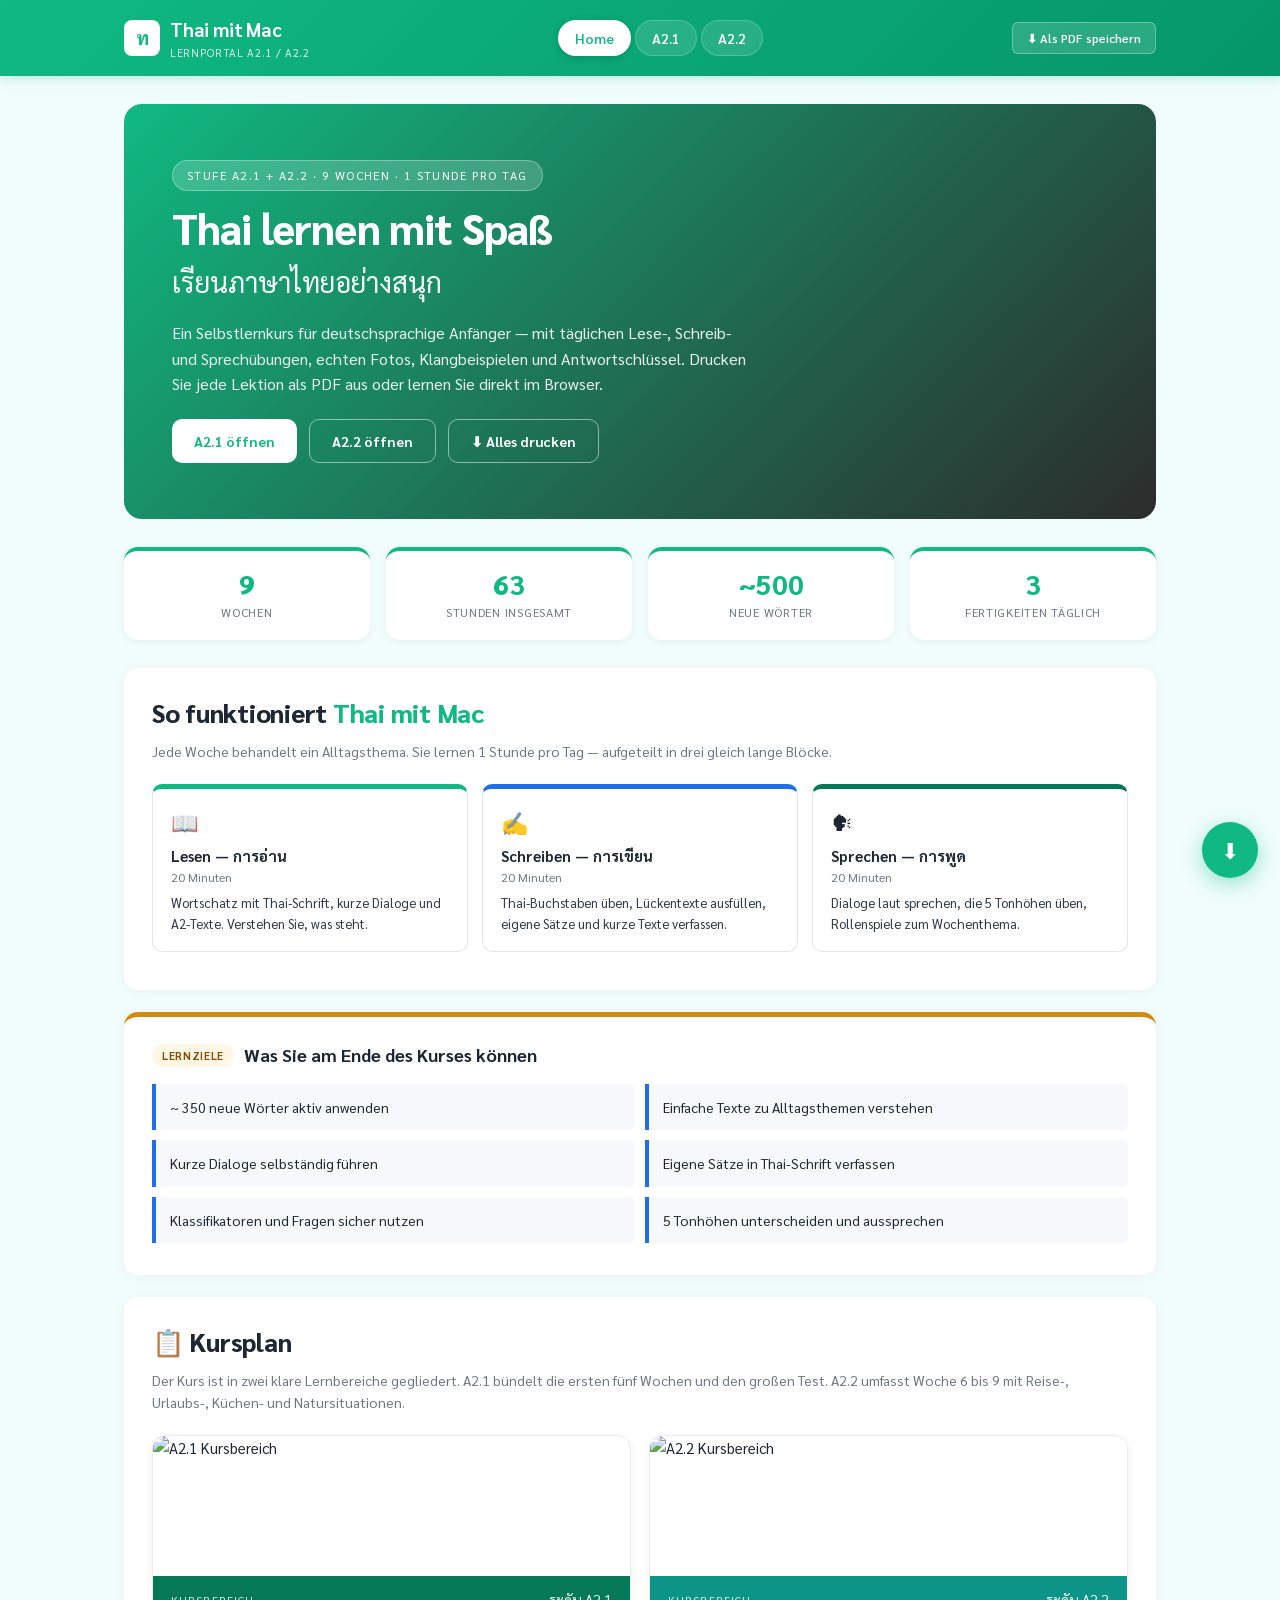
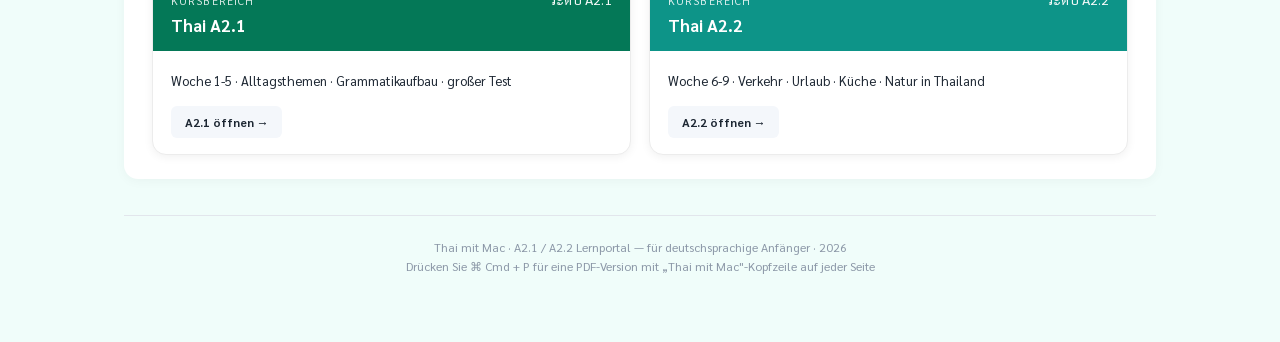
==== index.html @ 133b92b2 "Add Week 9 word-function learning tools" ====
<!DOCTYPE html>
<html lang="de">
<head>
<meta charset="UTF-8">
<title>Thai mit Mac · Lernportal A2.1 / A2.2</title>
<meta name="viewport" content="width=device-width, initial-scale=1">
<!-- Sarabun font: covers both Thai and Latin glyphs; loaded from Google Fonts -->
<link rel="preconnect" href="https://fonts.googleapis.com">
<link rel="preconnect" href="https://fonts.gstatic.com" crossorigin>
<link href="https://fonts.googleapis.com/css2?family=Sarabun:ital,wght@0,100;0,200;0,300;0,400;0,500;0,600;0,700;0,800;1,100;1,200;1,300;1,400;1,500;1,600;1,700;1,800&display=swap" rel="stylesheet">
<style>
/* ==================== BASE ==================== */
@page {
  size: A4;
  margin: 22mm 14mm 18mm;
  @top-center {
    content: "Thai mit Mac · Lernportal A2.1 / A2.2";
    font-size: 11px;
    font-weight: 700;
    color: #10b981;
    letter-spacing: 0.04em;
  }
  @bottom-center {
    content: "Seite " counter(page);
    font-size: 10px;
    color: #8a96a6;
  }
}
* { box-sizing: border-box; }
/* ==========================================================
   FONT — SARABUN
   Sarabun is a beautiful sans-serif that covers BOTH Thai and Latin
   glyphs in the same family. Loaded from Google Fonts above.
   Weights available: 100 / 200 / 300 / 400 / 500 / 600 / 700 / 800
   plus italics for each.
   ========================================================== */
html, body {
  margin: 0; padding: 0;
  font-family: "Sarabun", "Helvetica Neue", Helvetica, Arial, sans-serif;
  font-weight: 400;
  color: #1d2733;
  line-height: 1.6;
  background: #f0fdfa;
  font-size: 15px;
  -webkit-font-smoothing: antialiased;
  -moz-osx-font-smoothing: grayscale;
}
/* Apply Sarabun to every element so Thai and Latin always match */
*, *::before, *::after {
  font-family: "Sarabun", "Helvetica Neue", Helvetica, Arial, sans-serif !important;
}
/* Monospace exception — keep code-style elements in Menlo */
.formula, kbd, .grammar .formula {
  font-family: "Menlo", "SF Mono", "Courier New", monospace !important;
}
/* Thai-class elements get a slightly larger size for legibility,
   no other style change needed since Sarabun handles both scripts. */
.thai, .th {
  letter-spacing: 0;
}
/* Sarabun weight utility classes (per user's spec) */
.sarabun-thin           { font-weight: 100; font-style: normal; }
.sarabun-extralight     { font-weight: 200; font-style: normal; }
.sarabun-light          { font-weight: 300; font-style: normal; }
.sarabun-regular        { font-weight: 400; font-style: normal; }
.sarabun-medium         { font-weight: 500; font-style: normal; }
.sarabun-semibold       { font-weight: 600; font-style: normal; }
.sarabun-bold           { font-weight: 700; font-style: normal; }
.sarabun-extrabold      { font-weight: 800; font-style: normal; }
.sarabun-thin-italic        { font-weight: 100; font-style: italic; }
.sarabun-extralight-italic  { font-weight: 200; font-style: italic; }
.sarabun-light-italic       { font-weight: 300; font-style: italic; }
.sarabun-regular-italic     { font-weight: 400; font-style: italic; }
.sarabun-medium-italic      { font-weight: 500; font-style: italic; }
.sarabun-semibold-italic    { font-weight: 600; font-style: italic; }
.sarabun-bold-italic        { font-weight: 700; font-style: italic; }
.sarabun-extrabold-italic   { font-weight: 800; font-style: italic; }
/* Headings get semibold weight by default in Sarabun */
h1, h2, h3, h4, h5 { font-weight: 700; }
.brand, .stat .num, h2.section-title, .hero-block h1 { font-weight: 800; }
.th-big { font-size: 22px; }
.th-mid { font-size: 18px; }
.translit { color: #6c7785; font-style: italic; font-size: 0.94em; }

/* ==================== NAV ==================== */
.topbar {
  position: sticky;
  top: 0;
  z-index: 100;
  background: linear-gradient(135deg, #10b981 0%, #059669 100%);
  box-shadow: 0 2px 12px rgba(16, 185, 129, 0.25);
  color: #fff;
}
.topbar .inner {
  max-width: 1080px;
  margin: 0 auto;
  padding: 14px 24px;
  display: flex;
  align-items: center;
  justify-content: space-between;
  gap: 18px;
  flex-wrap: wrap;
}
.brand {
  display: flex;
  align-items: center;
  gap: 10px;
  font-weight: 700;
  font-size: 19px;
  letter-spacing: -0.01em;
}
.brand .logo {
  width: 36px; height: 36px;
  background: #fff;
  color: #10b981;
  border-radius: 8px;
  display: grid; place-items: center;
  font-size: 18px;
  font-weight: 900;
}
.brand small { display: block; font-size: 11px; opacity: 0.85; font-weight: 400; letter-spacing: 0.06em; text-transform: uppercase; }
nav.tabs {
  display: flex;
  gap: 4px;
}
nav.tabs button {
  background: rgba(255,255,255,0.12);
  border: 1px solid rgba(255,255,255,0.2);
  color: #fff;
  padding: 8px 16px;
  border-radius: 22px;
  font-family: inherit;
  font-size: 14px;
  font-weight: 600;
  cursor: pointer;
  transition: all 0.18s ease;
}
nav.tabs button:hover {
  background: rgba(255,255,255,0.22);
  transform: translateY(-1px);
}
nav.tabs button.active {
  background: #fff;
  color: #10b981;
  box-shadow: 0 2px 8px rgba(0,0,0,0.15);
}
.print-cta {
  background: rgba(255,255,255,0.15);
  border: 1px solid rgba(255,255,255,0.3);
  color: #fff;
  padding: 7px 14px;
  border-radius: 6px;
  font-size: 12px;
  font-family: inherit;
  cursor: pointer;
  font-weight: 600;
}
.print-cta:hover { background: rgba(255,255,255,0.25); }

/* ==================== LAYOUT ==================== */
main.container {
  max-width: 1080px;
  margin: 0 auto;
  padding: 28px 24px 60px;
}
section.page {
  display: none;
  animation: fadeIn 0.35s ease;
}
section.page.active { display: block; }
@keyframes fadeIn {
  from { opacity: 0; transform: translateY(6px); }
  to { opacity: 1; transform: translateY(0); }
}

/* ==================== PRINT (A4 OPTIMIZED) ==================== */
@media print {
  /* Print ONLY the section that is currently visible (saves paper).
     User: navigate to the tab you want, then ⌘+P. To print everything,
     use the "Alles drucken" button on the Home page. */
  .topbar, .print-cta, .floating-print, .print-hint { display: none !important; }
  section.page { display: none !important; }
  section.page.active { display: block !important; }
  /* When body has class "print-all", every section prints with a page break */
  body.print-all section.page { display: block !important; page-break-before: always; }
  body.print-all section.page#home { page-break-before: avoid; }

  body {
    background: #fff !important;
    font-size: 10.5pt;
    line-height: 1.42;
  }
  main.container { max-width: 100% !important; padding: 0 !important; }

  /* Don't widow headings */
  h1, h2, h3, h4 { page-break-after: avoid !important; }

  /* HERO — compact gradient banner only, photo hidden (saves big block) */
  .hero-block {
    min-height: auto !important;
    background: linear-gradient(135deg, #10b981, #047857) !important;
    margin-bottom: 10px !important;
    border-radius: 6px !important;
    page-break-inside: avoid !important;
  }
  .hero-block .bg { display: none !important; }
  .hero-block .content { padding: 14px 22px !important; align-self: stretch !important; }
  .hero-block .badge {
    font-size: 8.5pt !important;
    padding: 2px 10px !important;
    margin-bottom: 6px !important;
  }
  .hero-block h1 { font-size: 22pt !important; margin: 4px 0 2px !important; }
  .hero-block .thai-title { font-size: 16pt !important; margin-bottom: 4px !important; }
  .hero-block .lead { font-size: 10pt !important; max-width: none !important; line-height: 1.45 !important; }
  .hero-block .cta-row { display: none !important; }

  /* Stats cards — hide on home (decorative) */
  .stats { display: none !important; }

  /* CARDS — tighter padding, no shadow, thin border */
  .card {
    padding: 12px 16px !important;
    margin-bottom: 8px !important;
    box-shadow: none !important;
    border: 1px solid #e2e6ec !important;
    border-radius: 6px !important;
    break-inside: auto;
  }
  .card.green, .card.red, .card.blue, .card.amber { border-top-width: 3px !important; }
  h2.section-title { font-size: 17pt !important; margin: 0 0 4px !important; }
  .section-sub { font-size: 9.5pt !important; margin-bottom: 8px !important; }
  h3.h-card { font-size: 13pt !important; margin: 0 0 8px !important; }
  h3.h-card .pill { font-size: 8pt !important; padding: 2px 7px !important; }

  /* INFO GRID */
  .info-grid { grid-template-columns: repeat(3, 1fr) !important; gap: 6px !important; margin: 6px 0 10px !important; }
  .info-card { padding: 7px 10px !important; }
  .info-card .k { font-size: 8pt !important; }
  .info-card .v { font-size: 10pt !important; }

  /* DAILY METHOD GRID */
  .daily { gap: 8px !important; margin: 8px 0 !important; }
  .daily .seg { padding: 8px 10px !important; border-top-width: 3px !important; }
  .daily .seg .icon { font-size: 14pt !important; }
  .daily .seg .t { font-size: 10.5pt !important; }
  .daily .seg .s { font-size: 8pt !important; margin-bottom: 3px !important; }
  .daily .seg .d { font-size: 9pt !important; line-height: 1.35 !important; }

  /* WEEK CARDS */
  .weeks-grid { gap: 8px !important; }
  .week-card {
    page-break-inside: avoid !important;
    box-shadow: none !important;
    border: 1px solid #d8dde3 !important;
    border-radius: 6px !important;
  }
  .week-card .photo { height: 70px !important; }
  .week-card .head { padding: 6px 12px !important; }
  .week-card .head .n { font-size: 8pt !important; }
  .week-card .head .t { font-size: 11pt !important; }
  .week-card .head .th { font-size: 10pt !important; }
  .week-card .body { padding: 8px 12px !important; font-size: 9pt !important; }
  .week-card .body p { margin: 2px 0 !important; }
  .week-card .body .lab { min-width: 60px !important; }
  .week-card .open-link { display: none !important; } /* not useful in print */

  /* PHOTO CARD — small inline photo */
  .photo-card {
    grid-template-columns: 110px 1fr !important;
    gap: 12px !important;
    margin: 6px 0 10px !important;
    page-break-inside: avoid !important;
  }
  .photo-card .ph {
    width: 110px !important;
    aspect-ratio: 1;
    box-shadow: none !important;
    border: 1px solid #e2e6ec !important;
    border-radius: 6px !important;
  }
  .photo-card .cap { font-size: 8.5pt !important; margin-top: 3px !important; }

  /* VOCAB TABLE — tight */
  table.vocab { font-size: 10.5pt !important; margin: 6px 0 10px !important; }
  table.vocab th { padding: 4px 8px !important; font-size: 8.5pt !important; }
  table.vocab td { padding: 4px 8px !important; }
  table.vocab .col-thai { font-size: 12pt !important; }
  table.vocab .col-icon { font-size: 12pt !important; }

  /* DIALOG — compact */
  .dialog-box {
    padding: 10px 14px !important;
    margin: 6px 0 10px !important;
    page-break-inside: avoid !important;
    background: #fcfffe !important;
  }
  .dialog-photo {
    width: calc(100% + 28px) !important;
    margin: -10px -14px 8px !important;
    max-height: 90px !important;
  }
  .dialog-row { grid-template-columns: 22px 1fr !important; gap: 8px !important; margin-bottom: 6px !important; }
  .dialog-row .who { width: 22px !important; height: 22px !important; line-height: 22px !important; font-size: 9.5pt !important; }
  .dialog-row .text .thai { font-size: 12.5pt !important; line-height: 1.4 !important; }
  .dialog-row .text .translit { font-size: 8.5pt !important; }
  .dialog-row .text .de { font-size: 9.5pt !important; }

  /* READING WRAP — compact side photo */
  .reading-wrap {
    grid-template-columns: 130px 1fr !important;
    gap: 12px !important;
    margin: 6px 0 10px !important;
    page-break-inside: auto !important;
  }
  .reading-wrap .side { box-shadow: none !important; border: 1px solid #e2e6ec !important; max-height: 220px; }
  .reading { padding: 10px 14px !important; }
  .reading .thai { line-height: 1.75 !important; font-size: 11.5pt !important; }
  .reading .thai p, .reading p.thai { margin: 4px 0 !important; }
  .reading .de { font-size: 9pt !important; line-height: 1.4 !important; margin-top: 4px !important; }
  .reading .de p { margin: 3px 0 !important; }

  /* GRAMMAR */
  .grammar {
    padding: 10px 14px !important;
    margin: 8px 0 !important;
    page-break-inside: avoid !important;
  }
  .grammar .gh { font-size: 9.5pt !important; margin-bottom: 4px !important; }
  .grammar .formula { padding: 6px 10px !important; font-size: 10pt !important; margin: 5px 0 !important; }
  .grammar .ex { font-size: 10pt !important; margin: 3px 0 !important; }
  .grammar p, .grammar ul { margin: 4px 0 !important; font-size: 10pt !important; }
  .grammar li { margin-bottom: 3px !important; line-height: 1.45 !important; }

  /* EXERCISES */
  .exercise {
    padding: 10px 14px !important;
    margin: 6px 0 !important;
    page-break-inside: avoid !important;
  }
  .exercise .num { width: 20px !important; height: 20px !important; line-height: 20px !important; font-size: 10pt !important; margin-right: 6px !important; }
  .exercise h4 { font-size: 11pt !important; }
  .exercise .task { font-size: 9pt !important; margin: 4px 0 6px !important; }
  .exercise ol { margin: 4px 0 0 !important; padding-left: 22px !important; }
  .exercise li { margin-bottom: 4px !important; line-height: 1.55 !important; font-size: 10pt !important; }
  .exercise .lines { height: 18px !important; margin-bottom: 4px !important; }
  .exercise .blank { min-width: 70px !important; }
  .exercise .blank.lg { min-width: 110px !important; }

  /* TONES */
  .tones { gap: 6px !important; margin: 6px 0 !important; }
  .tones .t { padding: 6px 4px !important; border-radius: 6px !important; }
  .tones .t .name { font-size: 8.5pt !important; }
  .tones .t .word { font-size: 15pt !important; margin: 3px 0 !important; }
  .tones .t .meaning { font-size: 8pt !important; line-height: 1.25 !important; }

  /* PLAN TABLE */
  .plan-table { font-size: 9.5pt !important; margin: 4px 0 !important; box-shadow: none !important; }
  .plan-table th { padding: 5px 7px !important; font-size: 8.5pt !important; }
  .plan-table td { padding: 5px 7px !important; line-height: 1.35 !important; }
  .plan-table td.day { font-size: 9pt !important; }

  /* SPEAK CARDS */
  .speak-grid { gap: 8px !important; margin: 6px 0 !important; }
  .speak-card { padding: 8px 12px !important; page-break-inside: avoid !important; }
  .speak-card .role { font-size: 8pt !important; }
  .speak-card .line { font-size: 9.5pt !important; margin: 3px 0 !important; line-height: 1.4 !important; }
  .speak-card .line .thai { font-size: 11pt !important; }

  /* GOALS list */
  .goals { gap: 5px !important; }
  .goals li { padding: 6px 10px !important; font-size: 10pt !important; }

  /* METHOD BOX */
  .method { padding: 8px 12px !important; margin: 8px 0 !important; font-size: 10pt !important; }

  /* ANSWER KEY */
  .answer-key { padding: 12px 16px !important; margin: 10px 0 !important; }
  .answer-key h2 { font-size: 14pt !important; margin-bottom: 4px !important; }
  .answer-key h4 { font-size: 10.5pt !important; margin: 6px 0 3px !important; }
  .answer-key ol li { font-size: 9.5pt !important; margin-bottom: 2px !important; }
  .answer-key .ak-block { margin-bottom: 8px !important; }

  /* FOOTER — single line */
  footer.foot { font-size: 8.5pt !important; margin-top: 14px !important; padding: 10px 0 4px !important; }

  /* Hide hover-only / decorative */
  hr.thin { margin: 8px 0 !important; }
}

/* ==================== HERO / HOME ==================== */
.hero-block {
  position: relative;
  border-radius: 18px;
  overflow: hidden;
  margin-bottom: 28px;
  background: linear-gradient(135deg, #10b981, #2c2c2c);
  color: #fff;
  min-height: 360px;
  display: grid;
  grid-template-columns: 1fr;
}
.hero-block .bg {
  position: absolute; inset: 0;
  background-size: cover; background-position: center;
  opacity: 0.42;
}
.hero-block .content {
  position: relative;
  z-index: 1;
  padding: 56px 48px;
  align-self: center;
}
.hero-block .badge {
  display: inline-block;
  background: rgba(255,255,255,0.18);
  border: 1px solid rgba(255,255,255,0.3);
  padding: 5px 14px;
  border-radius: 20px;
  font-size: 12px;
  letter-spacing: 0.12em;
  text-transform: uppercase;
  margin-bottom: 14px;
}
.hero-block h1 {
  font-size: 42px;
  margin: 0 0 8px;
  letter-spacing: -0.02em;
  line-height: 1.1;
}
.hero-block .thai-title {
  font-size: 28px;
  opacity: 0.95;
  margin-bottom: 10px;
}
.hero-block .lead {
  font-size: 16px;
  opacity: 0.92;
  max-width: 580px;
  line-height: 1.6;
}
.hero-block .cta-row {
  display: flex; gap: 12px; margin-top: 22px; flex-wrap: wrap;
}
.btn {
  display: inline-flex;
  align-items: center;
  gap: 8px;
  padding: 12px 22px;
  border-radius: 10px;
  font-weight: 700;
  font-size: 14px;
  text-decoration: none;
  cursor: pointer;
  border: none;
  font-family: inherit;
  transition: all 0.18s ease;
}
.btn.primary { background: #fff; color: #10b981; }
.btn.primary:hover { transform: translateY(-2px); box-shadow: 0 6px 18px rgba(0,0,0,0.2); }
.btn.ghost { background: transparent; color: #fff; border: 1.5px solid rgba(255,255,255,0.5); }
.btn.ghost:hover { background: rgba(255,255,255,0.1); }
.btn.green { background: #047857; color: #fff; }
.btn.green:hover { background: #065f46; }

/* Stats strip */
.stats {
  display: grid;
  grid-template-columns: repeat(4, 1fr);
  gap: 16px;
  margin-bottom: 28px;
}
.stat {
  background: #fff;
  border-radius: 14px;
  padding: 18px 20px;
  box-shadow: 0 2px 8px rgba(0,0,0,0.05);
  border-top: 4px solid #10b981;
  text-align: center;
}
.stat .num { font-size: 28px; font-weight: 800; color: #10b981; line-height: 1; }
.stat .lab { font-size: 12px; color: #6c7785; margin-top: 6px; text-transform: uppercase; letter-spacing: 0.06em; }

/* ==================== CARDS ==================== */
.card {
  background: #fff;
  border-radius: 14px;
  padding: 24px 28px;
  margin-bottom: 22px;
  box-shadow: 0 2px 12px rgba(0,0,0,0.04);
  page-break-inside: avoid;
}
.card.green { border-top: 5px solid #047857; }
.card.red   { border-top: 5px solid #10b981; }
.card.blue  { border-top: 5px solid #1f6feb; }
.card.amber { border-top: 5px solid #d18c10; }

h2.section-title {
  font-size: 26px;
  margin: 0 0 6px;
  letter-spacing: -0.01em;
  color: #1d2733;
}
.section-title .accent { color: #10b981; }
.section-title .accent-green { color: #047857; }
.section-sub {
  color: #6c7785;
  margin-top: 0;
  margin-bottom: 22px;
  font-size: 14px;
}

h3.h-card {
  font-size: 18px;
  margin: 0 0 14px;
  color: #1d2733;
  display: flex;
  align-items: center;
  gap: 10px;
}
h3.h-card .pill {
  background: #ecfdf5; color: #047857;
  font-size: 11px; padding: 3px 10px; border-radius: 12px;
  letter-spacing: 0.06em; text-transform: uppercase; font-weight: 700;
}
h3.h-card.red .pill { background: #d1fae5; color: #10b981; }
h3.h-card.blue .pill { background: #e5efff; color: #1f6feb; }
h3.h-card.amber .pill { background: #fff7e6; color: #874d00; }

/* ==================== DAILY METHOD ==================== */
.daily {
  display: grid;
  grid-template-columns: repeat(3, 1fr);
  gap: 14px;
  margin: 14px 0;
}
.daily .seg {
  border-radius: 10px;
  padding: 16px 18px;
  border: 1px solid #e2e6ec;
  border-top: 5px solid #10b981;
  background: #fff;
}
.daily .seg.b { border-top-color: #1f6feb; }
.daily .seg.c { border-top-color: #047857; }
.daily .seg .icon { font-size: 22px; }
.daily .seg .t { font-size: 15px; font-weight: 700; margin-top: 4px; }
.daily .seg .s { font-size: 12px; color: #6c7785; margin-bottom: 6px; }
.daily .seg .d { font-size: 13px; color: #2c3744; }

/* ==================== WEEK CARDS ==================== */
.weeks-grid {
  display: grid;
  grid-template-columns: 1fr 1fr;
  gap: 18px;
}
.week-card {
  background: #fff;
  border-radius: 14px;
  overflow: hidden;
  box-shadow: 0 2px 10px rgba(0,0,0,0.06);
  transition: transform 0.18s ease, box-shadow 0.18s ease;
  cursor: pointer;
  border: 1px solid #ececec;
}
.week-card:hover { transform: translateY(-3px); box-shadow: 0 8px 24px rgba(0,0,0,0.1); }
.week-card .photo {
  width: 100%; height: 140px; object-fit: cover; display: block;
}
.week-card .head {
  padding: 12px 18px;
  background: #10b981; color: #fff;
  display: flex; justify-content: space-between; align-items: baseline;
}
.week-card .head .n { font-size: 11px; letter-spacing: 0.1em; text-transform: uppercase; opacity: 0.85; }
.week-card .head .t { font-size: 17px; font-weight: 700; margin-top: 2px; }
.week-card .head .th { font-size: 14px; opacity: 0.95; }
.week-card.green .head { background: #047857; }
.week-card.blue .head { background: #1f6feb; }
.week-card.amber .head { background: #d18c10; }
.week-card.purple .head { background: #6b3fa0; }
.week-card.teal .head { background: #0d9488; }
.week-card.red .head { background: #dc2626; }
.week-card.ocean .head { background: #0369a1; }
.week-card .body { padding: 16px 18px; font-size: 13px; }
.week-card .body p { margin: 4px 0; }
.week-card .body .lab { font-weight: 600; color: #1d2733; display: inline-block; min-width: 78px; }
.week-card .open-link {
  display: inline-block;
  margin-top: 10px; padding: 8px 14px;
  background: #f4f7fb; color: #1d2733;
  border-radius: 6px; text-decoration: none;
  font-size: 12px; font-weight: 700;
  border: none; cursor: pointer; font-family: inherit;
}
.week-card .open-link:hover { background: #e7ecf3; }

/* ==================== VOCAB TABLE ==================== */
table.vocab {
  width: 100%;
  border-collapse: collapse;
  font-size: 14px;
  margin: 12px 0 14px;
  page-break-inside: avoid;
}
table.vocab th {
  background: #ecfdf5; color: #047857;
  text-align: left; padding: 8px 12px;
  border-bottom: 2px solid #047857;
  font-size: 12px; text-transform: uppercase; letter-spacing: 0.06em;
}
table.vocab.red th { background: #d1fae5; color: #10b981; border-bottom-color: #10b981; }
table.vocab.blue th { background: #e5efff; color: #1f6feb; border-bottom-color: #1f6feb; }
table.vocab td {
  padding: 9px 12px; border-bottom: 1px solid #eef1f5; vertical-align: top;
}
table.vocab tr:nth-child(even) td { background: #fafbfd; }
table.vocab .col-thai { width: 28%; font-size: 16px; }
table.vocab .col-trans { width: 25%; }
table.vocab .col-de { width: 38%; }
table.vocab .col-icon { width: 9%; text-align: center; font-size: 18px; }

/* ==================== PHOTO CARD ==================== */
.photo-card {
  display: grid;
  grid-template-columns: 200px 1fr;
  gap: 18px;
  align-items: start;
  margin: 8px 0 14px;
  page-break-inside: avoid;
}
.photo-card .ph {
  width: 100%; aspect-ratio: 1;
  background: #ecfdf5;
  border-radius: 12px;
  overflow: hidden;
  box-shadow: 0 4px 12px rgba(0,0,0,0.08);
}
.photo-card .ph img { width: 100%; height: 100%; object-fit: cover; }
.photo-card .cap {
  font-size: 12px; color: #6c7785;
  margin-top: 6px; text-align: center;
}

/* ==================== DIALOG ==================== */
.dialog-box {
  border: 1px solid #e2e6ec;
  border-radius: 12px;
  padding: 16px 20px;
  background: #fbfdf9;
  margin: 8px 0 14px;
  page-break-inside: avoid;
}
.dialog-photo {
  width: calc(100% + 40px);
  margin: -16px -20px 14px;
  max-height: 160px;
  object-fit: cover;
  display: block;
  border-radius: 12px 12px 0 0;
}
.dialog-row {
  display: grid;
  grid-template-columns: 30px 1fr;
  gap: 12px;
  margin-bottom: 10px;
}
.dialog-row .who {
  background: #047857; color: #fff; border-radius: 50%;
  width: 30px; height: 30px; line-height: 30px;
  text-align: center; font-weight: 700; font-size: 13px;
}
.dialog-row.b .who { background: #10b981; }
.dialog-row .text .thai { display: block; font-size: 17px; }
.dialog-row .text .translit { display: block; }
.dialog-row .text .de { display: block; color: #2c3744; }

/* ==================== READING ==================== */
.reading-wrap {
  display: grid;
  grid-template-columns: 200px 1fr;
  gap: 18px;
  align-items: stretch;
  margin: 10px 0 18px;
  page-break-inside: avoid;
}
.reading-wrap .side {
  border-radius: 12px;
  overflow: hidden;
  box-shadow: 0 4px 12px rgba(0,0,0,0.08);
}
.reading-wrap .side img { width: 100%; height: 100%; object-fit: cover; }
.reading {
  background: #f9fbfa;
  border-left: 4px solid #047857;
  padding: 16px 20px;
  border-radius: 0 8px 8px 0;
  font-size: 15px;
}
.reading .thai { line-height: 1.95; }
.reading .de { color: #4a5563; font-style: italic; margin-top: 8px; font-size: 13px; }

/* ==================== WORD FUNCTION FILTER ==================== */
.role-tools {
  background: #f8fafc;
  border: 1px solid #d8dee8;
  border-left: 4px solid #0369a1;
  border-radius: 0 8px 8px 0;
  padding: 13px 14px;
  margin: 10px 0 14px;
}
.role-filter-head {
  display: flex;
  align-items: center;
  justify-content: space-between;
  gap: 12px;
  margin-bottom: 10px;
}
.role-filter-head strong { font-size: 14px; color: #1d2733; }
.role-filter-options { display: flex; flex-wrap: wrap; gap: 7px; }
.role-toggle {
  display: inline-flex;
  align-items: center;
  gap: 6px;
  min-height: 34px;
  padding: 6px 9px;
  border: 1px solid #cbd5e1;
  border-radius: 6px;
  background: #fff;
  color: #334155;
  font-size: 12px;
  font-weight: 650;
  cursor: pointer;
}
.role-toggle:hover, .role-toggle:focus-within { border-color: var(--role-color); }
.role-toggle.active { background: var(--role-bg); border-color: var(--role-color); color: #172033; }
.role-toggle input { width: 15px; height: 15px; margin: 0; accent-color: var(--role-color); }
.role-swatch { width: 11px; height: 11px; border-radius: 2px; background: var(--role-color); flex: 0 0 auto; }
.role-clear {
  border: 0;
  background: transparent;
  color: #475569;
  padding: 5px 7px;
  font: inherit;
  font-size: 12px;
  font-weight: 650;
  cursor: pointer;
}
.role-clear:hover, .role-clear:focus-visible { color: #b91c1c; text-decoration: underline; }
.role-reader .word-role {
  border-radius: 3px;
  padding: 0 2px;
  box-decoration-break: clone;
  -webkit-box-decoration-break: clone;
  transition: background-color 150ms ease, color 150ms ease, box-shadow 150ms ease;
}
.role-reader.show-subject .role-subject { background: #dbeafe; color: #1e3a8a; box-shadow: inset 0 -2px #2563eb; }
.role-reader.show-verb .role-verb { background: #fee2e2; color: #7f1d1d; box-shadow: inset 0 -2px #dc2626; }
.role-reader.show-object .role-object { background: #dcfce7; color: #14532d; box-shadow: inset 0 -2px #16a34a; }
.role-reader.show-adjective .role-adjective { background: #f3e8ff; color: #581c87; box-shadow: inset 0 -2px #9333ea; }
.role-reader.show-context .role-context { background: #fef3c7; color: #78350f; box-shadow: inset 0 -2px #d97706; }
.role-reader.show-connector .role-connector { background: #cffafe; color: #164e63; box-shadow: inset 0 -2px #0891b2; }
@media (max-width: 560px) {
  .role-filter-head { align-items: flex-start; }
  .role-toggle { flex: 1 1 calc(50% - 7px); }
}
@media print {
  .role-tools { display: none !important; }
  .role-reader .word-role { background: transparent !important; color: inherit !important; box-shadow: none !important; padding: 0 !important; }
}

/* ==================== GRAMMAR ==================== */
.grammar {
  border: 2px solid #1f6feb;
  border-radius: 12px;
  padding: 16px 20px;
  margin: 14px 0 18px;
  background: #f4f8ff;
  page-break-inside: avoid;
}
.grammar .gh {
  color: #1f6feb; font-weight: 800; font-size: 14px;
  text-transform: uppercase; letter-spacing: 0.06em;
  margin-bottom: 8px;
}
.grammar .formula {
  background: #fff; padding: 10px 14px; border-radius: 6px;
  border: 1px dashed #1f6feb;
  font-family: "Menlo", "Courier New", monospace;
  font-size: 14px;
  margin: 8px 0;
}
.grammar .ex { font-size: 14px; margin: 6px 0; }

/* ==================== EXERCISES ==================== */
.exercise {
  border: 1px solid #e2e6ec;
  border-radius: 12px;
  padding: 16px 20px;
  margin: 12px 0 16px;
  background: #fff;
  page-break-inside: avoid;
}
.exercise .num {
  display: inline-block;
  background: #10b981; color: #fff;
  border-radius: 50%;
  width: 26px; height: 26px; line-height: 26px;
  text-align: center; font-size: 13px; font-weight: 800;
  margin-right: 10px;
}
.exercise h4 { display: inline; font-size: 15px; margin: 0; }
.exercise .task { color: #5a6573; font-size: 13px; margin: 6px 0 10px; }
.exercise ol { margin: 8px 0 0; padding-left: 26px; }
.exercise li { margin-bottom: 8px; line-height: 1.7; }
.exercise .blank {
  display: inline-block; min-width: 90px;
  border-bottom: 1.5px solid #888;
  padding: 0 6px; margin: 0 2px;
}
.exercise .blank.lg { min-width: 150px; }
.exercise .lines {
  border-bottom: 1px solid #c0c7d2;
  height: 24px; margin-bottom: 6px;
}
.w6-options {
  display: grid;
  grid-template-columns: repeat(auto-fit, minmax(210px, 1fr));
  gap: 8px;
  margin: 10px 0 14px;
}
.w6-option {
  display: flex;
  align-items: center;
  gap: 9px;
  border: 2px solid #e2e6ec;
  border-radius: 10px;
  background: #fff;
  padding: 9px 12px;
  cursor: pointer;
  font: inherit;
  text-align: left;
}
.w6-option:hover, .w6-option.selected { border-color: #0d9488; background: #f0fdfa; }
.w6-option.correct { border-color: #15803d; background: #ecfdf3; }
.w6-option.wrong { border-color: #dc2626; background: #fff1f2; }
.w6-option .mark {
  width: 18px;
  height: 18px;
  border: 2px solid #8290a1;
  border-radius: 50%;
  flex: none;
}
.w6-option.selected .mark { border-color: #0d9488; background: #0d9488; box-shadow: inset 0 0 0 3px #fff; }
.w6-result { font-weight: 800; margin-top: 8px; color: #0f766e; }
.w6-check-pill {
  display: inline-flex;
  align-items: center;
  justify-content: center;
  gap: 8px;
  border: 0;
  border-radius: 999px;
  background: linear-gradient(135deg, #0d9488, #047857);
  color: #fff;
  padding: 12px 22px;
  margin-top: 12px;
  font-weight: 800;
  font-size: 15px;
  cursor: pointer;
  box-shadow: 0 8px 18px rgba(13, 148, 136, .22);
}
.w6-check-pill:hover { transform: translateY(-1px); box-shadow: 0 10px 22px rgba(13, 148, 136, .28); }
.w6-check-pill:active { transform: translateY(0); }
.w6-build { border-top: 1px dashed #d4dae3; padding: 14px 0; }
.w6-build:first-of-type { border-top: 0; }
.w6-answer {
  min-height: 46px;
  border: 2px dashed #0d9488;
  border-radius: 10px;
  background: #f0fdfa;
  padding: 7px;
  display: flex;
  flex-wrap: wrap;
  gap: 7px;
  align-items: center;
  margin: 8px 0;
}
.w6-answer:empty::before { content: "Wörter in die richtige Reihenfolge tippen"; color: #687586; font-size: 13px; }
.w6-bank { display: flex; flex-wrap: wrap; gap: 7px; }
.w6-tile {
  border: 2px solid #d18c10;
  border-radius: 10px;
  background: #fff;
  padding: 7px 12px;
  font: inherit;
  font-family: "Noto Sans Thai", "Leelawadee UI", "Thonburi", sans-serif;
  cursor: pointer;
}
.w6-answer .w6-tile { border-color: #0d9488; background: #0d9488; color: #fff; }
.w6-build.ok .w6-answer { border-color: #15803d; background: #ecfdf3; }
.w6-build.bad .w6-answer { border-color: #dc2626; background: #fff1f2; }
.w6-feedback { font-weight: 800; margin-top: 6px; }
.w6-thai-input {
  width: 100%;
  min-height: 110px;
  border: 2px solid #d4dae3;
  border-radius: 12px;
  padding: 12px;
  font-size: 20px;
  line-height: 1.7;
  resize: vertical;
  font-family: "Noto Sans Thai", "Leelawadee UI", "Thonburi", sans-serif;
}
.w6-thai-input:focus { outline: none; border-color: #0d9488; background: #f0fdfa; }
.w6-keyboard {
  position: sticky;
  bottom: 0;
  z-index: 20;
  background: #2c3d47;
  border-radius: 14px 14px 0 0;
  padding: 10px;
  margin-top: 14px;
  box-shadow: 0 -4px 18px rgba(0,0,0,.18);
}
.w6-kbhead { display: flex; align-items: center; justify-content: space-between; gap: 10px; margin-bottom: 8px; }
.w6-kbtitle { color: #d8fff1; font-size: 13px; }
.w6-krow { display: flex; justify-content: center; gap: 5px; margin-bottom: 5px; flex-wrap: wrap; }
.w6-key {
  min-width: 34px;
  height: 40px;
  border: 0;
  border-radius: 8px;
  background: #3f5560;
  color: #fff;
  font-size: 18px;
  font-family: "Noto Sans Thai", "Leelawadee UI", "Thonburi", sans-serif;
  cursor: pointer;
}
.w6-key:hover { background: #4f6a77; }
.w6-key.wide { min-width: 150px; font-size: 13px; background: #0d9488; }
.w6-key.fn { min-width: 78px; font-size: 13px; background: #54707c; }
.w6-key.del { min-width: 86px; font-size: 13px; background: #d18c10; color: #2d2104; }
.w6-key.active { background: #d18c10; color: #2d2104; }
.hidden { display: none !important; }

/* ==================== TONE BOX ==================== */
.tones {
  display: grid;
  grid-template-columns: repeat(5, 1fr);
  gap: 10px;
  margin: 12px 0;
}
.tones .t {
  border: 1px solid #e2e6ec;
  border-radius: 10px;
  padding: 12px 8px;
  text-align: center;
  background: #fff;
  transition: transform 0.15s;
}
.tones .t:hover { transform: translateY(-2px); }
.tones .t .name { font-weight: 800; color: #1f6feb; font-size: 12px; }
.tones .t .word { font-size: 22px; margin: 6px 0; }
.tones .t .meaning { color: #6c7785; font-size: 11px; }

/* ==================== 7-DAY PLAN ==================== */
table.plan-table {
  width: 100%;
  border-collapse: collapse;
  font-size: 13px;
  margin: 8px 0;
  border-radius: 10px;
  overflow: hidden;
  box-shadow: 0 2px 8px rgba(0,0,0,0.04);
}
.plan-table th {
  background: #047857; color: #fff;
  padding: 10px; text-align: left;
  font-size: 12px; text-transform: uppercase; letter-spacing: 0.06em;
}
.plan-table.red th { background: #10b981; }
.plan-table.blue th { background: #1f6feb; }
.plan-table td { padding: 10px; border: 1px solid #e2e6ec; vertical-align: top; }
.plan-table tr:nth-child(even) td { background: #fafbfd; }
.plan-table td.day { background: #ecfdf5; font-weight: 700; color: #047857; }
.plan-table.red td.day { background: #d1fae5; color: #10b981; }
.plan-table.blue td.day { background: #e5efff; color: #1f6feb; }

/* ==================== ANSWER KEY ==================== */
.answer-key {
  background: #fff7e6;
  border: 2px solid #ffd591;
  border-radius: 12px;
  padding: 20px 24px;
  margin: 18px 0;
}
.answer-key h2 { color: #874d00; margin: 0 0 8px; font-size: 22px; }
.answer-key .ak-block { margin-bottom: 14px; }
.answer-key h4 { color: #874d00; margin: 12px 0 6px; font-size: 14px; }
.answer-key ol li { margin-bottom: 4px; font-size: 13px; }

/* ==================== SPEAKING CARDS ==================== */
.speak-grid {
  display: grid;
  grid-template-columns: 1fr 1fr;
  gap: 12px;
  margin: 12px 0;
}
.speak-card {
  border: 1px solid #e2e6ec;
  border-left: 4px solid #10b981;
  padding: 14px 16px;
  border-radius: 6px;
  background: #fff;
  page-break-inside: avoid;
}
.speak-card.green { border-left-color: #047857; }
.speak-card .role {
  font-size: 11px; text-transform: uppercase;
  color: #10b981; letter-spacing: 0.08em; font-weight: 700;
}
.speak-card.green .role { color: #047857; }
.speak-card .line { font-size: 13px; margin: 4px 0; }

/* ==================== INFO GRID ==================== */
.info-grid {
  display: grid;
  grid-template-columns: repeat(3, 1fr);
  gap: 12px;
  margin: 14px 0 20px;
}
.info-card {
  background: #f6f8fb;
  padding: 12px 14px;
  border-radius: 8px;
  border-left: 4px solid #047857;
}
.info-card.red { border-left-color: #10b981; }
.info-card.blue { border-left-color: #1f6feb; }
.info-card .k { font-size: 11px; text-transform: uppercase; color: #6c7785; letter-spacing: 0.06em; }
.info-card .v { font-size: 14px; font-weight: 700; margin-top: 3px; }

/* ==================== METHOD BOX ==================== */
.method {
  background: #fff7e6;
  border: 1px solid #ffd591;
  border-radius: 8px;
  padding: 14px 18px;
  margin: 14px 0;
  font-size: 14px;
}
.method strong { color: #874d00; }

/* Floating print button */
.floating-print {
  position: fixed;
  bottom: 22px; right: 22px;
  background: #10b981; color: #fff;
  width: 56px; height: 56px;
  border-radius: 50%;
  display: grid; place-items: center;
  font-size: 22px;
  cursor: pointer;
  border: none;
  box-shadow: 0 6px 20px rgba(16, 185, 129, 0.4);
  z-index: 50;
  transition: transform 0.2s;
}
.floating-print:hover { transform: scale(1.08); }

/* Goals list */
.goals {
  display: grid;
  grid-template-columns: repeat(2, 1fr);
  gap: 10px;
  list-style: none;
  padding: 0;
  margin: 8px 0;
}
.goals li {
  padding: 12px 14px;
  background: #f6f8fb;
  border-left: 4px solid #1f6feb;
  font-size: 14px;
  border-radius: 0 6px 6px 0;
}

footer.foot {
  text-align: center;
  color: #8a96a6;
  font-size: 12px;
  margin-top: 36px;
  padding: 22px 0 6px;
  border-top: 1px solid #e2e6ec;
}

hr.thin { border: 0; border-top: 1px dashed #c0c7d2; margin: 18px 0; }

kbd {
  background: #fff; border: 1px solid #c0c7d2; border-radius: 3px;
  padding: 1px 6px; font-size: 11px; font-family: "Menlo", "Courier New", monospace;
}
.pb { page-break-before: always; }
ul, ol { padding-left: 22px; }

/* Responsive */
@media (max-width: 760px) {
  .stats { grid-template-columns: repeat(2, 1fr); }
  .weeks-grid { grid-template-columns: 1fr; }
  .daily { grid-template-columns: 1fr; }
  .photo-card, .reading-wrap { grid-template-columns: minmax(0, 1fr); }
  .photo-card > *, .reading-wrap > * { min-width: 0; }
  table.vocab { table-layout: fixed; font-size: 12px; }
  table.vocab th, table.vocab td { padding: 6px 4px; overflow-wrap: anywhere; }
  table.vocab th { font-size: 10px; letter-spacing: 0; }
  .speak-grid { grid-template-columns: 1fr; }
  .tones { grid-template-columns: repeat(2, minmax(0, 1fr)); }
  .tones .t { min-width: 0; padding: 8px 4px; }
  table.plan-table { table-layout: fixed; font-size: 10px; }
  .plan-table th, .plan-table td { padding: 5px 3px; overflow-wrap: anywhere; }
  .plan-table th { font-size: 9px; letter-spacing: 0; }
  .plan-table th:first-child, .plan-table td:first-child { width: 16%; }
  .hero-block .content { padding: 32px 24px; }
  .hero-block h1 { font-size: 30px; }
  nav.tabs { flex-wrap: wrap; }
}
</style>
</head>
<body>

<!-- ==================== TOP NAV ==================== -->
<header class="topbar">
  <div class="inner">
    <div class="brand">
      <div class="logo">ท</div>
      <div>Thai mit Mac<small>Lernportal A2.1 / A2.2</small></div>
    </div>
    <nav class="tabs">
      <button data-tab="home" class="active">Home</button>
      <button data-tab="a21">A2.1</button>
      <button data-tab="a22">A2.2</button>
    </nav>
    <button class="print-cta" onclick="window.print()">⬇ Als PDF speichern</button>
  </div>
</header>

<main class="container">

<!-- ==================== HOME ==================== -->
<section id="home" class="page active">

  <div class="hero-block">
    <div class="bg" style="background-image: url('https://images.unsplash.com/photo-1528181304800-259b08848526?w=1400&q=70&fm=jpg&auto=format');"></div>
    <div class="content">
      <span class="badge">Stufe A2.1 + A2.2 · 9 Wochen · 1 Stunde pro Tag</span>
      <h1>Thai lernen mit Spaß</h1>
      <div class="thai-title thai">เรียนภาษาไทยอย่างสนุก</div>
      <p class="lead">Ein Selbstlernkurs für deutschsprachige Anfänger — mit täglichen Lese-, Schreib- und Sprechübungen, echten Fotos, Klangbeispielen und Antwortschlüssel. Drucken Sie jede Lektion als PDF aus oder lernen Sie direkt im Browser.</p>
      <div class="cta-row">
        <button class="btn primary" onclick="showTab('a21')">A2.1 öffnen</button>
        <button class="btn ghost" onclick="showTab('a22')">A2.2 öffnen</button>
        <button class="btn ghost" onclick="printAll()">⬇ Alles drucken</button>
      </div>
    </div>
  </div>

  <div class="stats">
    <div class="stat"><div class="num">9</div><div class="lab">Wochen</div></div>
    <div class="stat"><div class="num">63</div><div class="lab">Stunden insgesamt</div></div>
    <div class="stat"><div class="num">~500</div><div class="lab">neue Wörter</div></div>
    <div class="stat"><div class="num">3</div><div class="lab">Fertigkeiten täglich</div></div>
  </div>

  <div class="card">
    <h2 class="section-title">So funktioniert <span class="accent">Thai mit Mac</span></h2>
    <p class="section-sub">Jede Woche behandelt ein Alltagsthema. Sie lernen 1 Stunde pro Tag — aufgeteilt in drei gleich lange Blöcke.</p>
    <div class="daily">
      <div class="seg">
        <div class="icon">📖</div>
        <div class="t">Lesen — การอ่าน</div>
        <div class="s">20 Minuten</div>
        <div class="d">Wortschatz mit Thai-Schrift, kurze Dialoge und A2-Texte. Verstehen Sie, was steht.</div>
      </div>
      <div class="seg b">
        <div class="icon">✍️</div>
        <div class="t">Schreiben — การเขียน</div>
        <div class="s">20 Minuten</div>
        <div class="d">Thai-Buchstaben üben, Lückentexte ausfüllen, eigene Sätze und kurze Texte verfassen.</div>
      </div>
      <div class="seg c">
        <div class="icon">🗣</div>
        <div class="t">Sprechen — การพูด</div>
        <div class="s">20 Minuten</div>
        <div class="d">Dialoge laut sprechen, die 5 Tonhöhen üben, Rollenspiele zum Wochenthema.</div>
      </div>
    </div>
  </div>

  <div class="card amber">
    <h3 class="h-card amber"><span class="pill">Lernziele</span> Was Sie am Ende des Kurses können</h3>
    <ul class="goals">
      <li>~ 350 neue Wörter aktiv anwenden</li>
      <li>Einfache Texte zu Alltagsthemen verstehen</li>
      <li>Kurze Dialoge selbständig führen</li>
      <li>Eigene Sätze in Thai-Schrift verfassen</li>
      <li>Klassifikatoren und Fragen sicher nutzen</li>
      <li>5 Tonhöhen unterscheiden und aussprechen</li>
    </ul>
  </div>

  <div class="card">
    <h2 class="section-title"><span class="accent">📋</span> Kursplan</h2>
    <p class="section-sub">Der Kurs ist in zwei klare Lernbereiche gegliedert. A2.1 bündelt die ersten fünf Wochen und den großen Test. A2.2 umfasst Woche 6 bis 9 mit Reise-, Urlaubs-, Küchen- und Natursituationen.</p>
    <div class="weeks-grid" style="grid-template-columns: 1fr 1fr;">
      <div class="week-card green" onclick="showTab('a21')">
        <img class="photo" src="https://images.unsplash.com/photo-1498050108023-c5249f4df085?w=600&q=70&fm=jpg&auto=format" alt="A2.1 Kursbereich">
        <div class="head">
          <div><div class="n">Kursbereich</div><div class="t">Thai A2.1</div></div>
          <div class="th thai">ระดับ A2.1</div>
        </div>
        <div class="body">
          <p>Woche 1-5 · Alltagsthemen · Grammatikaufbau · großer Test</p>
          <button class="open-link">A2.1 öffnen →</button>
        </div>
      </div>
      <div class="week-card teal" onclick="showTab('a22')">
        <img class="photo" src="https://images.unsplash.com/photo-1544620347-c4fd4a3d5957?w=600&q=70&fm=jpg&auto=format" alt="A2.2 Kursbereich">
        <div class="head">
          <div><div class="n">Kursbereich</div><div class="t">Thai A2.2</div></div>
          <div class="th thai">ระดับ A2.2</div>
        </div>
        <div class="body">
          <p>Woche 6-9 · Verkehr · Urlaub · Küche · Natur in Thailand</p>
          <button class="open-link">A2.2 öffnen →</button>
        </div>
      </div>
    </div>
  </div>

</section>

<!-- ==================== A2.1 HUB ==================== -->
<section id="a21" class="page">

  <div class="card">
    <h2 class="section-title"><span class="accent">A2.1</span> Wochen 1-5</h2>
    <p class="section-sub">Der A2.1-Bereich bündelt die ersten fünf Wochen: Sport und Gesundheit, Familie, Einkaufen, Formen und Technologie. Der große Test gehört ebenfalls zu diesem Bereich.</p>

    <div class="info-grid">
      <div class="info-card red"><div class="k">Niveau</div><div class="v">Thai A2.1</div></div>
      <div class="info-card"><div class="k">Umfang</div><div class="v">5 Wochen · 35 Stunden</div></div>
      <div class="info-card blue"><div class="k">Abschluss</div><div class="v">Großer Test · Woche 1-5</div></div>
    </div>
  </div>

  <div class="card">
    <h3 class="h-card"><span class="pill">Methode</span> Tagesablauf 20 – 20 – 20</h3>
    <div class="daily">
      <div class="seg"><div class="icon">📖</div><div class="t">Lesen</div><div class="s">20 Minuten</div><div class="d">Neuen Wortschatz mit Thai-Schrift lernen, kurze Dialoge und A2-Texte lesen, Lückenfragen beantworten.</div></div>
      <div class="seg b"><div class="icon">✍️</div><div class="t">Schreiben</div><div class="s">20 Minuten</div><div class="d">Thai-Buchstaben üben, Sätze nachschreiben, eigene Sätze und kurze Texte zum Wochenthema bilden.</div></div>
      <div class="seg c"><div class="icon">🗣</div><div class="t">Sprechen</div><div class="s">20 Minuten</div><div class="d">Aussprache mit Tonzeichen üben, Dialoge nachsprechen, Rollenspiele laut durchspielen.</div></div>
    </div>
    <div class="method">
      <strong>Lerntipp:</strong> Die 20–20–20-Methode hält den Tag abwechslungsreich und sorgt dafür, dass alle drei Fertigkeiten gleichmäßig wachsen. Wer mehr Zeit hat, kann am Wochenende einen vierten Block „Wiederholung" hinzufügen.
    </div>
  </div>

  <div class="card">
    <h3 class="h-card"><span class="pill">A2.1</span> Inhalte öffnen</h3>
    <div class="weeks-grid">

      <div class="week-card green" onclick="showTab('woche1')">
        <img class="photo" src="https://images.unsplash.com/photo-1552674605-db6ffd4facb5?w=600&q=70&fm=jpg&auto=format" alt="Sport">
        <div class="head">
          <div><div class="n">Woche 1</div><div class="t">Sport und Gesundheit</div></div>
          <div class="th thai">กีฬา &amp; สุขภาพ</div>
        </div>
        <div class="body">
          <p><span class="lab">Wortschatz:</span> Sportarten, Körperteile, Beim Arzt</p>
          <p><span class="lab">Grammatik:</span> Klassifikatoren, Verlaufsform กำลัง…อยู่</p>
          <p><span class="lab">Dialog:</span> Im Fitnessstudio · Beim Arzt</p>
          <button class="open-link">Lektion öffnen →</button>
        </div>
      </div>

      <div class="week-card red" onclick="showTab('woche2')">
        <img class="photo" src="https://images.unsplash.com/photo-1611024847487-e26177381a3f?w=600&q=70&fm=jpg&auto=format" alt="Familie">
        <div class="head">
          <div><div class="n">Woche 2</div><div class="t">Familie und Freunde</div></div>
          <div class="th thai">ครอบครัว &amp; เพื่อน</div>
        </div>
        <div class="body">
          <p><span class="lab">Wortschatz:</span> Verwandte, Berufe, Beziehungen</p>
          <p><span class="lab">Grammatik:</span> Fragewörter, Possessivpartikel ของ</p>
          <p><span class="lab">Dialog:</span> Über die Familie sprechen</p>
          <button class="open-link">Lektion öffnen →</button>
        </div>
      </div>

      <div class="week-card amber" onclick="showTab('woche3')">
        <img class="photo" src="https://images.unsplash.com/photo-1654435526586-aabe3af3697a?w=600&q=70&fm=jpg&auto=format" alt="Nachtmarkt in Thailand">
        <div class="head">
          <div><div class="n">Woche 3</div><div class="t">Einkaufen in Thailand</div></div>
          <div class="th thai">การช้อปปิ้งในไทย</div>
        </div>
        <div class="body">
          <p><span class="lab">Wortschatz:</span> Straßenmarkt, Nachtmarkt, Supermarkt</p>
          <p><span class="lab">Grammatik:</span> Demonstrativ นี่/นั่น/โน่น, เท่าไหร่</p>
          <p><span class="lab">Dialog:</span> Feilschen auf dem Markt</p>
          <button class="open-link">Lektion öffnen →</button>
        </div>
      </div>

      <div class="week-card blue" onclick="showTab('woche4')">
        <img class="photo" src="https://images.unsplash.com/photo-1635377090186-036bca445c6b?w=600&q=70&fm=jpg&auto=format" alt="Geometrische Formen">
        <div class="head">
          <div><div class="n">Woche 4</div><div class="t">Formen und Beschreibungen</div></div>
          <div class="th thai">รูปทรงและคำบรรยาย</div>
        </div>
        <div class="body">
          <p><span class="lab">Wortschatz:</span> Geometrische Formen, Größen, Farben, Materialien</p>
          <p><span class="lab">Grammatik:</span> Adjektivstellung, Beschreibungsmuster</p>
          <p><span class="lab">Dialog:</span> Verlorenes Objekt beschreiben</p>
          <button class="open-link">Lektion öffnen →</button>
        </div>
      </div>

      <div class="week-card purple" onclick="showTab('woche5')">
        <img class="photo" src="https://images.unsplash.com/photo-1498050108023-c5249f4df085?w=600&q=70&fm=jpg&auto=format" alt="Technologie am Arbeitsplatz">
        <div class="head">
          <div><div class="n">Woche 5</div><div class="t">Technologie im Alltag und Büro</div></div>
          <div class="th thai">เทคโนโลยีในชีวิตและที่ทำงาน</div>
        </div>
        <div class="body">
          <p><span class="lab">Wortschatz:</span> Computer, Smartphone, Drucker &amp; Büro</p>
          <p><span class="lab">Grammatik:</span> Befehle, Anleitungen ก่อนอื่น…แล้วก็…</p>
          <p><span class="lab">Dialog:</span> Der Drucker ist kaputt · IT-Hilfe</p>
          <button class="open-link">Lektion öffnen →</button>
        </div>
      </div>

    </div>
  </div>

  <div class="card red">
    <h3 class="h-card red"><span class="pill">A2.1 Test</span> Großer Test — Wiederholung Woche 1-5</h3>
    <p class="section-sub">Ein interaktiver 90-Minuten-Test mit Timer, Ziehen-&amp;-Ablegen und Thai-Bildschirmtastatur — automatische Auswertung mit voller Lösungsansicht.</p>
    <div class="info-grid">
      <div class="info-card red"><div class="k">Dauer</div><div class="v">90 Minuten</div></div>
      <div class="info-card"><div class="k">Aufgaben</div><div class="v">63 + 4 Bonus</div></div>
      <div class="info-card blue"><div class="k">Bestehen</div><div class="v">ab 60 %</div></div>
    </div>
    <div class="cta-row" style="margin-top:14px">
      <button class="btn primary" onclick="window.open('Thai_A2_Grosser_Test.html','_blank')">Test als eigene Seite öffnen</button>
    </div>
    <p class="section-sub" style="margin-top:10px;font-size:13px;">Der Test läuft unten direkt im A2.1-Bereich. Der Button öffnet dieselbe Testseite zusätzlich als eigene Seite.</p>
  </div>

  <iframe src="Thai_A2_Grosser_Test.html" title="Thai A2.1 Großer Test"
    style="width:100%; height:92vh; min-height:720px; border:0; display:block; margin-top:18px; background:#fff;"></iframe>

  <div class="card">
    <h3 class="h-card"><span class="pill">Wochen-Plan</span> Aufbau einer typischen Woche</h3>
    <table class="plan-table">
      <thead>
        <tr><th>Tag</th><th>📖 Lesen (20 min)</th><th>✍️ Schreiben (20 min)</th><th>🗣 Sprechen (20 min)</th></tr>
      </thead>
      <tbody>
        <tr><td class="day">Tag 1 (Mo)</td><td>Wochenwortschatz lernen</td><td>Wörter abschreiben, in Heft eintragen</td><td>Wörter laut nachsprechen, Tonhöhen üben</td></tr>
        <tr><td class="day">Tag 2 (Di)</td><td>Hauptdialog des Themas lesen</td><td>Lückentext zum Dialog ausfüllen</td><td>Dialog in 2 Rollen sprechen</td></tr>
        <tr><td class="day">Tag 3 (Mi)</td><td>Lesetext zum Wochenthema</td><td>Sätze umformen, Grammatik anwenden</td><td>Antworten zum Text laut formulieren</td></tr>
        <tr><td class="day">Tag 4 (Do)</td><td>Grammatik-Box des Tages</td><td>10 eigene Sätze schreiben</td><td>Eigene Sätze laut sprechen</td></tr>
        <tr><td class="day">Tag 5 (Fr)</td><td>Lesen mit Aufgaben (Wahr/Falsch)</td><td>Kurzen Text frei verfassen</td><td>Rollenspiel zum Wochenthema</td></tr>
        <tr><td class="day">Tag 6 (Sa)</td><td>Wochenwortschatz wiederholen</td><td>Tagebucheintrag (3–5 Sätze)</td><td>Mit echtem Sprecher (Tandem) üben</td></tr>
        <tr><td class="day">Tag 7 (So)</td><td>Test &amp; Selbstkontrolle</td><td>Lösungen prüfen, Fehler korrigieren</td><td>Freie Erzählung 2 Min. zum Thema</td></tr>
      </tbody>
    </table>
  </div>

</section>

<!-- ==================== A2.2 HUB ==================== -->
<section id="a22" class="page">

  <div class="hero-block" style="min-height: 280px;">
    <div class="bg" style="background-image: url('https://images.unsplash.com/photo-1544620347-c4fd4a3d5957?w=1400&q=70&fm=jpg&auto=format');"></div>
    <div class="content">
      <span class="badge" style="background: rgba(13, 148, 136, 0.88); border-color: transparent;">Thai A2.2</span>
      <h1>A2.2 Lernbereich</h1>
      <div class="thai-title thai">ระดับ A2.2</div>
      <p class="lead">Der A2.2-Bereich erweitert die Alltagssprache für Reisen und das Leben in Thailand. Nach Verkehr, Urlaub und Küche führt Woche 9 hinaus in Landschaften, Tierwelt und Meeresnatur.</p>
      <div class="cta-row">
        <button class="btn primary" onclick="showTab('woche6')">Woche 6 öffnen</button>
        <button class="btn ghost" onclick="showTab('woche7')">Woche 7 öffnen</button>
        <button class="btn ghost" onclick="showTab('woche8')">Woche 8 öffnen</button>
        <button class="btn ghost" onclick="showTab('woche9')">Woche 9 öffnen</button>
        <button class="btn ghost" onclick="printAll()">⬇ Alles drucken</button>
      </div>
    </div>
  </div>

  <div class="info-grid">
    <div class="info-card red"><div class="k">Niveau</div><div class="v">Thai A2.2</div></div>
    <div class="info-card"><div class="k">Umfang</div><div class="v">Woche 6-9 · 28 Stunden</div></div>
    <div class="info-card blue"><div class="k">Fokus</div><div class="v">Reisen, Urlaub, Küche und Natur</div></div>
  </div>

  <div class="card">
    <h3 class="h-card"><span class="pill">A2.2</span> Inhalte öffnen</h3>
    <div class="weeks-grid">
      <div class="week-card teal" onclick="showTab('woche6')">
        <img class="photo" src="https://images.unsplash.com/photo-1544620347-c4fd4a3d5957?w=900&q=70&fm=jpg&auto=format" alt="Öffentliche Verkehrsmittel in Bangkok">
        <div class="head">
          <div><div class="n">Woche 6</div><div class="t">Orientierung und Verkehr</div></div>
          <div class="th thai">การเดินทาง &amp; การถามทาง</div>
        </div>
        <div class="body">
          <p><span class="lab">Wortschatz:</span> Flughafen, Taxi, BTS/MRT, Bus, Boot und Wege</p>
          <p><span class="lab">Grammatik:</span> Richtung, Ziel, Umsteigen, höfliche Fragen</p>
          <p><span class="lab">Praxis:</span> Multiple Choice, Sätze bauen, Thai-Tastatur</p>
          <button class="open-link">Woche 6 öffnen →</button>
        </div>
      </div>
      <div class="week-card amber" onclick="showTab('woche7')">
        <img class="photo" src="https://images.unsplash.com/photo-1528181304800-259b08848526?w=900&q=70&fm=jpg&auto=format" alt="Tempel und Urlaub in Thailand">
        <div class="head">
          <div><div class="n">Woche 7</div><div class="t">Urlaub in Thailand</div></div>
          <div class="th thai">วันหยุดในประเทศไทย</div>
        </div>
        <div class="body">
          <p><span class="lab">Wortschatz:</span> Hotel, Sehenswürdigkeiten, Strand, Wetter und Ausflüge</p>
          <p><span class="lab">Grammatik:</span> Wünsche, Zukunftspläne, Gründe und Bedingungen</p>
          <p><span class="lab">Praxis:</span> Reiseplanung, Buchung, Satzbau und Thai-Tastatur</p>
          <button class="open-link">Woche 7 öffnen →</button>
        </div>
      </div>
      <div class="week-card red" onclick="showTab('woche8')">
        <img class="photo" src="https://images.unsplash.com/photo-1556911220-bff31c812dba?w=900&q=70&fm=jpg&auto=format" alt="Gemeinsames Kochen in einer Küche">
        <div class="head">
          <div><div class="n">Woche 8</div><div class="t">Kochen in der thailändischen Küche</div></div>
          <div class="th thai">ทำอาหารในครัวไทย</div>
        </div>
        <div class="body">
          <p><span class="lab">Wortschatz:</span> Zutaten, Küchenwerkzeuge, Mengen und Kochverben</p>
          <p><span class="lab">Grammatik:</span> Arbeitsfolge, Anweisungen, Mengen und Garzustände</p>
          <p><span class="lab">Praxis:</span> Rezept lesen, Gericht erklären, Satzbau und Thai-Tastatur</p>
          <button class="open-link">Woche 8 öffnen →</button>
        </div>
      </div>
      <div class="week-card ocean" onclick="showTab('woche9')">
        <img class="photo" src="https://images.unsplash.com/photo-1538475711279-0373b6bc754e?w=900&amp;q=70&amp;fm=jpg&amp;auto=format" alt="Insel, Meer und Landschaft in Thailand">
        <div class="head">
          <div><div class="n">Woche 9</div><div class="t">Unterwegs in Thailands Natur</div></div>
          <div class="th thai">เที่ยวธรรมชาติในประเทศไทย</div>
        </div>
        <div class="body">
          <p><span class="lab">Wortschatz:</span> Landschaften, Tiere, Meer und Outdoor-Aktivitäten</p>
          <p><span class="lab">Grammatik:</span> Beobachtungen, Regeln, Empfehlungen und Sicherheit</p>
          <p><span class="lab">Praxis:</span> Nationalpark, Schnorcheln, Naturbericht und Thai-Tastatur</p>
          <button class="open-link">Woche 9 öffnen →</button>
        </div>
      </div>
    </div>
  </div>

</section>

<!-- ==================== WOCHE 1: SPORT ==================== -->
<section id="woche1" class="page">

  <div class="hero-block" style="min-height: 280px;">
    <div class="bg" style="background-image: url('https://images.unsplash.com/photo-1552674605-db6ffd4facb5?w=1400&q=70&fm=jpg&auto=format');"></div>
    <div class="content">
      <span class="badge" style="background: rgba(4, 120, 87, 0.85); border-color: transparent;">Woche 1 · A2.1</span>
      <h1>Sport und Gesundheit</h1>
      <div class="thai-title thai">กีฬาและสุขภาพ</div>
      <p class="lead">Lernen Sie, über Ihre Sportroutine zu sprechen, Körperteile zu benennen und beim Arzt Ihre Beschwerden zu erklären — alles auf Thai.</p>
    </div>
  </div>

  <div class="info-grid">
    <div class="info-card"><div class="k">Wortschatz</div><div class="v">~ 30 neue Wörter</div></div>
    <div class="info-card blue"><div class="k">Grammatik</div><div class="v">Klassifikatoren · Verlaufsform</div></div>
    <div class="info-card red"><div class="k">Lernziel</div><div class="v">Über Sport &amp; Gesundheit sprechen</div></div>
  </div>

  <!-- LEKTION 1: VOKABULAR -->
  <div class="card green">
    <h3 class="h-card"><span class="pill">Lektion 1</span> Wortschatz · คำศัพท์</h3>

    <h4 style="color:#047857; margin-top: 14px;">A · Sportarten · กีฬา (gii-laa)</h4>
    <div class="photo-card">
      <div>
        <div class="ph"><img src="https://images.unsplash.com/photo-1579952363873-27f3bade9f55?w=400&q=70&fm=jpg&auto=format" alt="Fußball"></div>
        <div class="cap">ลูกฟุตบอล · der Fußball</div>
      </div>
      <table class="vocab">
        <thead><tr><th class="col-thai">Thai</th><th class="col-trans">Aussprache</th><th class="col-de">Deutsch</th><th class="col-icon">Icon</th></tr></thead>
        <tbody>
          <tr><td class="thai">ฟุตบอล</td><td class="translit">fút-bon</td><td>Fußball</td><td>⚽</td></tr>
          <tr><td class="thai">วิ่ง</td><td class="translit">wîng</td><td>laufen, rennen</td><td>🏃</td></tr>
          <tr><td class="thai">ว่ายน้ำ</td><td class="translit">wâai-náam</td><td>schwimmen</td><td>🏊</td></tr>
          <tr><td class="thai">โยคะ</td><td class="translit">yoo-ká</td><td>Yoga</td><td>🧘</td></tr>
          <tr><td class="thai">ขี่จักรยาน</td><td class="translit">khìi jàk-grà-yaan</td><td>Fahrrad fahren</td><td>🚴</td></tr>
          <tr><td class="thai">เทนนิส</td><td class="translit">then-nít</td><td>Tennis</td><td>🎾</td></tr>
          <tr><td class="thai">บาสเกตบอล</td><td class="translit">báat-gèt-bon</td><td>Basketball</td><td>🏀</td></tr>
          <tr><td class="thai">ออกกำลังกาย</td><td class="translit">òk-gam-lang-gaai</td><td>Sport treiben</td><td>💪</td></tr>
        </tbody>
      </table>
    </div>

    <h4 style="color:#047857; margin-top: 14px;">B · Körperteile · ส่วนของร่างกาย</h4>
    <div class="photo-card">
      <div>
        <div class="ph"><img src="https://images.unsplash.com/photo-1544367567-0f2fcb009e0b?w=400&q=70&fm=jpg&auto=format" alt="Yoga"></div>
        <div class="cap">ร่างกาย · der Körper</div>
      </div>
      <table class="vocab">
        <thead><tr><th class="col-thai">Thai</th><th class="col-trans">Aussprache</th><th class="col-de">Deutsch</th><th class="col-icon">Icon</th></tr></thead>
        <tbody>
          <tr><td class="thai">หัว</td><td class="translit">hǔa</td><td>Kopf</td><td>🧠</td></tr>
          <tr><td class="thai">ตา</td><td class="translit">taa</td><td>Auge</td><td>👁️</td></tr>
          <tr><td class="thai">ปาก</td><td class="translit">pàak</td><td>Mund</td><td>👄</td></tr>
          <tr><td class="thai">มือ</td><td class="translit">meu</td><td>Hand</td><td>✋</td></tr>
          <tr><td class="thai">ขา</td><td class="translit">khǎa</td><td>Bein</td><td>🦵</td></tr>
          <tr><td class="thai">เท้า</td><td class="translit">táo</td><td>Fuß</td><td>🦶</td></tr>
          <tr><td class="thai">หลัง</td><td class="translit">lǎng</td><td>Rücken</td><td>🔙</td></tr>
          <tr><td class="thai">ท้อง</td><td class="translit">tóng</td><td>Bauch</td><td>🫃</td></tr>
        </tbody>
      </table>
    </div>

    <h4 style="color:#047857; margin-top: 14px;">C · Gesundheit &amp; beim Arzt · สุขภาพและที่หาหมอ</h4>
    <div class="photo-card">
      <div>
        <div class="ph"><img src="https://images.unsplash.com/photo-1532938911079-1b06ac7ceec7?w=400&q=70&fm=jpg&auto=format" alt="Arzt"></div>
        <div class="cap">หาหมอ · Den Arzt aufsuchen</div>
      </div>
      <table class="vocab">
        <thead><tr><th class="col-thai">Thai</th><th class="col-trans">Aussprache</th><th class="col-de">Deutsch</th><th class="col-icon">Icon</th></tr></thead>
        <tbody>
          <tr><td class="thai">หมอ</td><td class="translit">mǒr</td><td>Arzt / Ärztin</td><td>👨‍⚕️</td></tr>
          <tr><td class="thai">โรงพยาบาล</td><td class="translit">rohng-pá-yaa-baan</td><td>Krankenhaus</td><td>🏥</td></tr>
          <tr><td class="thai">ยา</td><td class="translit">yaa</td><td>Medikament</td><td>💊</td></tr>
          <tr><td class="thai">ปวด</td><td class="translit">pùat</td><td>schmerzen (dumpf)</td><td>😣</td></tr>
          <tr><td class="thai">เจ็บ</td><td class="translit">jèp</td><td>weh tun (akut)</td><td>🤕</td></tr>
          <tr><td class="thai">ไข้</td><td class="translit">khâi</td><td>Fieber</td><td>🌡️</td></tr>
          <tr><td class="thai">ป่วย</td><td class="translit">pùai</td><td>krank</td><td>🤒</td></tr>
          <tr><td class="thai">สุขภาพ</td><td class="translit">sùk-kà-pâap</td><td>Gesundheit</td><td>❤️</td></tr>
          <tr><td class="thai">แข็งแรง</td><td class="translit">kǎeng-raeng</td><td>stark, gesund</td><td>💪</td></tr>
          <tr><td class="thai">พักผ่อน</td><td class="translit">pák-pòn</td><td>sich ausruhen</td><td>😴</td></tr>
        </tbody>
      </table>
    </div>
  </div>

  <!-- LEKTION 2: GRAMMATIK -->
  <div class="card blue">
    <h3 class="h-card blue"><span class="pill">Lektion 2</span> Grammatik · ไวยากรณ์</h3>

    <div class="grammar">
      <div class="gh">G1 · Klassifikatoren (Zählwörter)</div>
      <p>Im Thai braucht man bei <strong>Zahlen</strong> und Mengenangaben fast immer einen <strong>Klassifikator</strong> — ein kleines Wort, das angibt, was für eine Sorte Sache man zählt. Im Deutschen wäre das wie „drei <em>Stück</em> Brot".</p>
      <div class="formula">Substantiv + Zahl + Klassifikator</div>
      <p style="margin-top:8px;"><strong>Wichtige Klassifikatoren:</strong></p>
      <ul>
        <li><span class="thai th-mid">คน</span> <span class="translit">(kon)</span> — für <strong>Menschen</strong> ➜ <span class="thai">หมอสามคน</span> = 3 Ärzte</li>
        <li><span class="thai th-mid">ลูก</span> <span class="translit">(lûuk)</span> — für <strong>runde Dinge</strong> ➜ <span class="thai">ฟุตบอลสองลูก</span> = 2 Fußbälle</li>
        <li><span class="thai th-mid">ขวด</span> <span class="translit">(khùat)</span> — für <strong>Flaschen</strong> ➜ <span class="thai">ยาหนึ่งขวด</span> = 1 Flasche Medizin</li>
        <li><span class="thai th-mid">ตัว</span> <span class="translit">(tua)</span> — für <strong>Tiere und Kleidung</strong></li>
      </ul>
    </div>

    <div class="grammar">
      <div class="gh">G2 · Verlaufsform — gerade etwas tun</div>
      <p>Um auszudrücken, dass jemand <strong>gerade in diesem Moment</strong> etwas tut, umrahmt man das Verb mit <span class="thai th-mid">กำลัง … อยู่</span>.</p>
      <div class="formula">กำลัง (gam-lang) + Verb + อยู่ (yùu)</div>
      <p class="ex"><span class="thai th-mid">ฉันกำลังวิ่งอยู่</span> — Ich bin gerade am Laufen.</p>
      <p class="ex"><span class="thai th-mid">เขากำลังกินข้าวอยู่</span> — Er/Sie isst gerade.</p>
      <p class="ex"><span class="thai th-mid">เรากำลังเล่นฟุตบอลอยู่</span> — Wir spielen gerade Fußball.</p>
    </div>
  </div>

  <!-- LEKTION 3: LESEN -->
  <div class="card green">
    <h3 class="h-card"><span class="pill">Lektion 3</span> Lesen · การอ่าน</h3>

    <h4 style="color:#047857;">Dialog 1 · Im Fitnessstudio · ที่ฟิตเนส</h4>
    <div class="dialog-box">
      <img class="dialog-photo" src="https://images.unsplash.com/photo-1566230555350-59683b1d16e0?w=900&q=70&fm=jpg&auto=format" alt="Schwimmer">
      <div class="dialog-row a"><div class="who">A</div><div class="text"><span class="thai th-mid">สวัสดีครับ คุณกำลังทำอะไรอยู่</span><span class="translit">sà-wàt-dii kráp, khun gam-lang tham à-rai yùu?</span><span class="de">Hallo, was machst du gerade?</span></div></div>
      <div class="dialog-row b"><div class="who">B</div><div class="text"><span class="thai th-mid">ผมกำลังออกกำลังกายอยู่ครับ ผมชอบวิ่งมาก</span><span class="translit">phǒm gam-lang òk-gam-lang-gaai yùu kráp. phǒm chôp wîng mâak.</span><span class="de">Ich treibe gerade Sport. Ich laufe sehr gerne.</span></div></div>
      <div class="dialog-row a"><div class="who">A</div><div class="text"><span class="thai th-mid">คุณวิ่งทุกวันไหมครับ</span><span class="translit">khun wîng thúk-wan măi kráp?</span><span class="de">Läufst du jeden Tag?</span></div></div>
      <div class="dialog-row b"><div class="who">B</div><div class="text"><span class="thai th-mid">ใช่ครับ ผมวิ่งทุกเช้า 30 นาที สุขภาพดีมาก</span><span class="translit">châi kráp. phǒm wîng thúk-cháao 30 naa-thii. sùk-kà-pâap dii mâak.</span><span class="de">Ja. Ich laufe jeden Morgen 30 Minuten. Sehr gut für die Gesundheit.</span></div></div>
    </div>

    <h4 style="color:#047857; margin-top: 22px;">Lesetext · วันสุขภาพดีของฉัน · „Mein gesunder Tag"</h4>
    <div class="reading-wrap">
      <div class="side"><img src="https://images.unsplash.com/photo-1490474418585-ba9bad8fd0ea?w=400&q=70&fm=jpg&auto=format" alt="Obst"></div>
      <div class="reading">
        <p class="thai th-mid"><strong>1.</strong> สวัสดีครับ ผมชื่อสมชาย อายุ 25 ปี ผมเป็นคนไทย ผมอยู่ที่กรุงเทพ ผมชอบเล่นกีฬาและรักษาสุขภาพมาก ผมคิดว่าสุขภาพดีคือสิ่งที่สำคัญที่สุดในชีวิต</p>
        <p class="thai th-mid"><strong>2.</strong> ทุกวันจันทร์ถึงวันศุกร์ ผมตื่นนอนตอน 6 โมงเช้า แล้วผมไปวิ่งที่สวนสาธารณะใกล้บ้าน 30 นาที อากาศตอนเช้าเย็นสบาย หลังจากวิ่งเสร็จ ผมกลับบ้าน อาบน้ำ และกินข้าวเช้า</p>
        <p class="thai th-mid"><strong>3.</strong> ผมชอบกินอาหารที่มีประโยชน์ ตอนเช้าผมกินขนมปัง ไข่ต้ม 1 ฟอง และผลไม้ เช่น กล้วยหรือแอปเปิ้ล ผมดื่มน้ำเปล่าวันละ 8 แก้ว ผมไม่ดื่มน้ำอัดลม และไม่กินขนมหวานมาก</p>
        <p class="thai th-mid"><strong>4.</strong> ตอนเที่ยง ผมกินข้าวกับเพื่อนที่ทำงาน ผมชอบกินผัก ปลา และข้าวกล้อง ตอนเย็นหลังเลิกงาน ผมไปฟิตเนส 3 ครั้งต่อสัปดาห์ ผมว่ายน้ำ 30 นาที และกำลังเล่นโยคะอีก 20 นาทีอยู่</p>
        <p class="thai th-mid"><strong>5.</strong> วันเสาร์ ผมเล่นฟุตบอลกับเพื่อน 2 คนที่สนามใกล้บ้าน เราเล่นกัน 2 ชั่วโมง สนุกมาก วันอาทิตย์ ผมพักผ่อนอยู่ที่บ้าน อ่านหนังสือ และนอนเร็ว เพราะการพักผ่อนสำคัญต่อสุขภาพ</p>
        <p class="thai th-mid"><strong>6.</strong> ผมไม่ค่อยป่วย ปีที่แล้วผมไปหาหมอแค่ 1 ครั้ง เพราะปวดหัวและมีไข้นิดหน่อย หมอบอกว่าผมแข็งแรงดี ถ้าคุณอยากมีสุขภาพดี ต้องออกกำลังกายทุกวัน กินอาหารที่ดี ดื่มน้ำมาก ๆ และนอนให้พอครับ</p>
        <hr style="margin: 10px 0; border: 0; border-top: 1px dashed #c0c7d2;">
        <p class="de" style="font-size:12px;"><strong>1.</strong> Hallo, ich heiße Somchai, bin 25 Jahre alt und Thailänder. Ich wohne in Bangkok. Sport und Gesundheit sind mir sehr wichtig — ich glaube, Gesundheit ist das Wichtigste im Leben.</p>
        <p class="de" style="font-size:12px;"><strong>2.</strong> Von Montag bis Freitag stehe ich um sechs Uhr morgens auf und laufe 30 Minuten im Park. Die Morgenluft ist angenehm kühl. Danach gehe ich nach Hause, dusche und frühstücke.</p>
        <p class="de" style="font-size:12px;"><strong>3.</strong> Ich esse gerne gesund. Morgens gibt es Brot, ein gekochtes Ei und Obst (Banane oder Apfel). Ich trinke 8 Gläser Wasser am Tag, keine Limonade und wenig Süßigkeiten.</p>
        <p class="de" style="font-size:12px;"><strong>4.</strong> Mittags esse ich mit Kollegen — Gemüse, Fisch und Vollkornreis. Abends gehe ich 3-mal pro Woche ins Fitnessstudio: 30 Minuten schwimmen und gerade jetzt mache ich auch 20 Minuten Yoga.</p>
        <p class="de" style="font-size:12px;"><strong>5.</strong> Samstags spiele ich mit 2 Freunden 2 Stunden Fußball — sehr lustig. Sonntags ruhe ich mich aus, lese und gehe früh schlafen, denn Erholung ist wichtig.</p>
        <p class="de" style="font-size:12px;"><strong>6.</strong> Ich bin selten krank. Letztes Jahr war ich nur 1-mal beim Arzt, wegen Kopfschmerzen und leichtem Fieber. Der Arzt sagte, ich sei kerngesund. Mein Tipp: jeden Tag Sport, gut essen, viel Wasser, genug schlaf!</p>
      </div>
    </div>

    <div class="exercise">
      <span class="num">1</span><h4>Lesen — wahr (จริง) oder falsch (ไม่จริง)?</h4>
      <p class="task">Lesen Sie den Text oben und kreuzen Sie an.</p>
      <ol>
        <li>Somchai ist Thailänder und 25 Jahre alt. ☐ จริง ☐ ไม่จริง</li>
        <li>Er steht erst um neun Uhr auf. ☐ จริง ☐ ไม่จริง</li>
        <li>Morgens isst er Brot, ein Ei und Obst. ☐ จริง ☐ ไม่จริง</li>
        <li>Er trinkt drei Gläser Wasser am Tag. ☐ จริง ☐ ไม่จริง</li>
        <li>Er geht 3-mal pro Woche ins Fitnessstudio. ☐ จริง ☐ ไม่จริง</li>
        <li>Samstags spielt er mit 2 Freunden Fußball. ☐ จริง ☐ ไม่จริง</li>
        <li>Sonntags geht er auch ins Fitnessstudio. ☐ จริง ☐ ไม่จริง</li>
        <li>Letztes Jahr war er einmal beim Arzt. ☐ จริง ☐ ไม่จริง</li>
      </ol>
    </div>
  </div>

  <!-- LEKTION 4: SCHREIBEN -->
  <div class="card red">
    <h3 class="h-card red"><span class="pill">Lektion 4</span> Schreiben · การเขียน</h3>

    <div class="exercise">
      <span class="num">2</span><h4>Lückentext — die richtige Verlaufsform</h4>
      <p class="task">Ergänzen Sie mit <span class="thai">กำลัง … อยู่</span> und dem passenden Verb.</p>
      <ol>
        <li><span class="thai">เขา</span> <span class="blank"></span> <span class="thai">ว่ายน้ำ</span> <span class="blank"></span> <span class="translit">(Er schwimmt gerade.)</span></li>
        <li><span class="thai">ฉัน</span> <span class="blank"></span> <span class="thai">เล่นบาสเกตบอล</span> <span class="blank"></span> <span class="translit">(Ich spiele gerade Basketball.)</span></li>
        <li><span class="thai">หมอ</span> <span class="blank"></span> <span class="thai">ทำงาน</span> <span class="blank"></span> <span class="translit">(Der Arzt arbeitet gerade.)</span></li>
        <li><span class="thai">เด็ก ๆ</span> <span class="blank"></span> <span class="thai">วิ่ง</span> <span class="blank"></span> <span class="thai">ที่สวน</span> <span class="translit">(Die Kinder laufen gerade im Park.)</span></li>
        <li><span class="thai">สมชาย</span> <span class="blank"></span> <span class="thai">เล่นโยคะ</span> <span class="blank"></span> <span class="translit">(Somchai macht gerade Yoga.)</span></li>
        <li><span class="thai">เรา</span> <span class="blank"></span> <span class="thai">ขี่จักรยาน</span> <span class="blank"></span> <span class="translit">(Wir fahren gerade Fahrrad.)</span></li>
        <li><span class="thai">เธอ</span> <span class="blank"></span> <span class="thai">กินผลไม้</span> <span class="blank"></span> <span class="translit">(Sie isst gerade Obst.)</span></li>
        <li><span class="thai">ผม</span> <span class="blank"></span> <span class="thai">ดื่มน้ำ</span> <span class="blank"></span> <span class="translit">(Ich trinke gerade Wasser.)</span></li>
        <li><span class="thai">เพื่อน</span> <span class="blank"></span> <span class="thai">เล่นเทนนิส</span> <span class="blank"></span> <span class="translit">(Der Freund spielt gerade Tennis.)</span></li>
        <li><span class="thai">คนไข้</span> <span class="blank"></span> <span class="thai">พักผ่อน</span> <span class="blank"></span> <span class="thai">ที่บ้าน</span> <span class="translit">(Der Patient ruht sich gerade zu Hause aus.)</span></li>
      </ol>
    </div>

    <div class="exercise">
      <span class="num">3</span><h4>Klassifikatoren einsetzen</h4>
      <p class="task">Wählen Sie den richtigen Klassifikator: <span class="thai">คน · ลูก · ขวด</span></p>
      <ol>
        <li><span class="thai">หมอ 3</span> <span class="blank"></span> (3 Ärzte)</li>
        <li><span class="thai">ฟุตบอล 2</span> <span class="blank"></span> (2 Fußbälle)</li>
        <li><span class="thai">น้ำ 1</span> <span class="blank"></span> (1 Flasche Wasser)</li>
        <li><span class="thai">เพื่อน 5</span> <span class="blank"></span> (5 Freunde)</li>
        <li><span class="thai">ยา 3</span> <span class="blank"></span> (3 Flaschen Medizin)</li>
      </ol>
    </div>

    <div class="exercise">
      <span class="num">4</span><h4>Übersetzen Sie ins Thai</h4>
      <ol>
        <li>Ich bin krank.<div class="lines"></div></li>
        <li>Mein Kopf tut weh.<div class="lines"></div></li>
        <li>Sie spielt gerade Tennis.<div class="lines"></div></li>
        <li>Wir sind gesund und stark.<div class="lines"></div></li>
        <li>Ich habe Fieber.<div class="lines"></div></li>
      </ol>
    </div>

    <div class="exercise">
      <span class="num">5</span><h4>Mein eigener Text — schreiben Sie 5 Sätze über Ihre Sportroutine</h4>
      <div class="lines"></div><div class="lines"></div><div class="lines"></div><div class="lines"></div><div class="lines"></div>
    </div>
  </div>

  <!-- LEKTION 5: SPRECHEN -->
  <div class="card blue">
    <h3 class="h-card blue"><span class="pill">Lektion 5</span> Sprechen · การพูด</h3>

    <h4 style="color:#1f6feb;">Aussprache — die 5 Töne</h4>
    <p style="font-size:13px; color:#5a6573;">Im Thai entscheidet die <strong>Tonhöhe</strong> über die Bedeutung. Üben Sie diese fünf Wörter laut, jeweils 10-mal.</p>
    <div class="tones">
      <div class="t"><div class="name">Mittel</div><div class="word thai">ตา</div><div class="meaning">taa<br>Auge</div></div>
      <div class="t"><div class="name">Tief</div><div class="word thai">ข่า</div><div class="meaning">khàa<br>Galgant</div></div>
      <div class="t"><div class="name">Fallend</div><div class="word thai">ไข้</div><div class="meaning">khâi<br>Fieber</div></div>
      <div class="t"><div class="name">Hoch</div><div class="word thai">น้ำ</div><div class="meaning">náam<br>Wasser</div></div>
      <div class="t"><div class="name">Steigend</div><div class="word thai">หมอ</div><div class="meaning">mǒr<br>Arzt</div></div>
    </div>

    <div class="exercise">
      <span class="num">6</span><h4>Rollenspiel — beim Arzt</h4>
      <p class="task">Lesen Sie die Rollen mit einem Partner laut.</p>
      <div class="speak-grid">
        <div class="speak-card green">
          <div class="role">Arzt · หมอ</div>
          <p class="line"><span class="thai th-mid">สวัสดีครับ เป็นอะไรครับ</span><br><span class="translit">sà-wàt-dii kráp, pen à-rai kráp?</span><br>Was fehlt Ihnen?</p>
          <p class="line"><span class="thai th-mid">มีไข้ไหมครับ</span><br>Haben Sie Fieber?</p>
          <p class="line"><span class="thai th-mid">กินยานี้ 3 วันครับ</span><br>Nehmen Sie diese Tablette 3 Tage.</p>
        </div>
        <div class="speak-card">
          <div class="role">Patient · คนไข้</div>
          <p class="line"><span class="thai th-mid">ผมปวดหัวครับ</span><br>Ich habe Kopfschmerzen.</p>
          <p class="line"><span class="thai th-mid">ใช่ครับ มีไข้นิดหน่อย</span><br>Ja, etwas Fieber.</p>
          <p class="line"><span class="thai th-mid">ขอบคุณครับหมอ</span><br>Danke, Herr Doktor.</p>
        </div>
      </div>
    </div>

    <div class="exercise">
      <span class="num">7</span><h4>Sprechen frei — drei Fragen, drei Antworten</h4>
      <ol>
        <li><span class="thai">คุณชอบกีฬาอะไร</span> — Welchen Sport magst du?<div class="lines"></div></li>
        <li><span class="thai">คุณออกกำลังกายกี่ครั้งต่อสัปดาห์</span> — Wie oft pro Woche?<div class="lines"></div></li>
        <li><span class="thai">คุณมีสุขภาพดีไหม</span> — Bist du gesund?<div class="lines"></div></li>
      </ol>
    </div>
  </div>

  <!-- 7-DAY PLAN -->
  <div class="card green">
    <h3 class="h-card"><span class="pill">7-Tage-Plan</span> Ihr Trainingsplan</h3>
    <table class="plan-table">
      <thead><tr><th>Tag</th><th>📖 Lesen</th><th>✍️ Schreiben</th><th>🗣 Sprechen</th></tr></thead>
      <tbody>
        <tr><td class="day">Tag 1<br>Mo</td><td>Wortschatz A · 8 Wörter laut lesen</td><td>Wortschatz A 5× abschreiben</td><td>Wörter laut nachsprechen, aufnehmen</td></tr>
        <tr><td class="day">Tag 2<br>Di</td><td>Wortschatz B + C lernen</td><td>Übung 3 — Klassifikatoren</td><td>Tonübungen (5 Töne)</td></tr>
        <tr><td class="day">Tag 3<br>Mi</td><td>Dialog 1 „Im Fitnessstudio"</td><td>Übung 2 — Verlaufsform</td><td>Dialog in 2 Rollen sprechen</td></tr>
        <tr><td class="day">Tag 4<br>Do</td><td>Lesetext + Übung 1</td><td>Übung 4 — Übersetzen</td><td>Übung 7 — drei Fragen</td></tr>
        <tr><td class="day">Tag 5<br>Fr</td><td>Grammatik G1 + G2</td><td>Übung 5 — eigener Text</td><td>Eigenen Text laut vortragen</td></tr>
        <tr><td class="day">Tag 6<br>Sa</td><td>Wortschatz wiederholen</td><td>Tagebuch (3 Sätze)</td><td>Übung 6 — Rollenspiel beim Arzt</td></tr>
        <tr><td class="day">Tag 7<br>So</td><td>Selbsttest</td><td>Antwortschlüssel prüfen</td><td>2-Min-Erzählung</td></tr>
      </tbody>
    </table>
  </div>

  <!-- ANSWER KEY -->
  <div class="answer-key">
    <h2>📋 Antwortschlüssel · เฉลย</h2>
    <div class="ak-block">
      <h4>Übung 1 — Wahr / Falsch</h4>
      <ol>
        <li>จริง — er ist 25 und Thailänder</li>
        <li>ไม่จริง — er steht um <em>6 Uhr</em> auf</li>
        <li>จริง — Brot, Ei und Obst</li>
        <li>ไม่จริง — er trinkt <em>8 Gläser</em></li>
        <li>จริง — 3-mal pro Woche</li>
        <li>จริง — mit 2 Freunden</li>
        <li>ไม่จริง — sonntags ruht er sich aus</li>
        <li>จริง — wegen Kopfschmerzen und Fieber</li>
      </ol>
    </div>
    <div class="ak-block">
      <h4>Übung 2 — Verlaufsform</h4>
      <ol>
        <li>เขา <strong>กำลัง</strong> ว่ายน้ำ <strong>อยู่</strong></li>
        <li>ฉัน <strong>กำลัง</strong> เล่นบาสเกตบอล <strong>อยู่</strong></li>
        <li>หมอ <strong>กำลัง</strong> ทำงาน <strong>อยู่</strong></li>
        <li>เด็ก ๆ <strong>กำลัง</strong> วิ่ง <strong>อยู่</strong> ที่สวน</li>
        <li>สมชาย <strong>กำลัง</strong> เล่นโยคะ <strong>อยู่</strong></li>
        <li>เรา <strong>กำลัง</strong> ขี่จักรยาน <strong>อยู่</strong></li>
        <li>เธอ <strong>กำลัง</strong> กินผลไม้ <strong>อยู่</strong></li>
        <li>ผม <strong>กำลัง</strong> ดื่มน้ำ <strong>อยู่</strong></li>
        <li>เพื่อน <strong>กำลัง</strong> เล่นเทนนิส <strong>อยู่</strong></li>
        <li>คนไข้ <strong>กำลัง</strong> พักผ่อน <strong>อยู่</strong> ที่บ้าน</li>
      </ol>
    </div>
    <div class="ak-block">
      <h4>Übung 3 — Klassifikatoren</h4>
      <ol>
        <li>หมอ 3 <strong>คน</strong></li>
        <li>ฟุตบอล 2 <strong>ลูก</strong></li>
        <li>น้ำ 1 <strong>ขวด</strong></li>
        <li>เพื่อน 5 <strong>คน</strong></li>
        <li>ยา 3 <strong>ขวด</strong></li>
      </ol>
    </div>
    <div class="ak-block">
      <h4>Übung 4 — Übersetzung</h4>
      <ol>
        <li>ฉันป่วย <span class="translit">(chăn pùai)</span></li>
        <li>ฉันปวดหัว</li>
        <li>เธอกำลังเล่นเทนนิสอยู่</li>
        <li>เราแข็งแรงและสุขภาพดี</li>
        <li>ฉันมีไข้</li>
      </ol>
    </div>
  </div>

</section>

<!-- ==================== WOCHE 2: FAMILIE ==================== -->
<section id="woche2" class="page">

  <div class="hero-block" style="min-height: 280px;">
    <div class="bg" style="background-image: url('https://images.unsplash.com/photo-1611024847487-e26177381a3f?w=1400&q=70&fm=jpg&auto=format');"></div>
    <div class="content">
      <span class="badge" style="background: rgba(16, 185, 129, 0.85); border-color: transparent;">Woche 2 · A2.1</span>
      <h1>Familie und Freunde</h1>
      <div class="thai-title thai">ครอบครัวและเพื่อน</div>
      <p class="lead">Lernen Sie Verwandtschaftsbezeichnungen, beschreiben Sie Ihre Familie auf Thai und üben Sie Fragewörter wie „wer", „was" und „wie viele".</p>
    </div>
  </div>

  <div class="info-grid">
    <div class="info-card"><div class="k">Wortschatz</div><div class="v">~ 32 neue Wörter</div></div>
    <div class="info-card blue"><div class="k">Grammatik</div><div class="v">Fragewörter · Possessivpartikel ของ</div></div>
    <div class="info-card red"><div class="k">Lernziel</div><div class="v">Über Ihre Familie sprechen</div></div>
  </div>

  <!-- LEKTION 1: VOKABULAR -->
  <div class="card red">
    <h3 class="h-card red"><span class="pill">Lektion 1</span> Wortschatz · คำศัพท์</h3>

    <h4 style="color:#10b981; margin-top: 14px;">A · Eltern und Geschwister · พ่อ แม่ พี่ น้อง</h4>
    <div class="photo-card">
      <div>
        <div class="ph"><img src="https://images.unsplash.com/photo-1577896850561-dc005e5b5689?w=400&q=70&fm=jpg&auto=format" alt="Familie beim Essen"></div>
        <div class="cap">ครอบครัว · die Familie</div>
      </div>
      <table class="vocab red">
        <thead><tr><th class="col-thai">Thai</th><th class="col-trans">Aussprache</th><th class="col-de">Deutsch</th><th class="col-icon">Icon</th></tr></thead>
        <tbody>
          <tr><td class="thai">พ่อ</td><td class="translit">phôr</td><td>Vater</td><td>👨</td></tr>
          <tr><td class="thai">แม่</td><td class="translit">mâe</td><td>Mutter</td><td>👩</td></tr>
          <tr><td class="thai">พี่ชาย</td><td class="translit">phîi-chaai</td><td>älterer Bruder</td><td>🧑</td></tr>
          <tr><td class="thai">พี่สาว</td><td class="translit">phîi-sǎao</td><td>ältere Schwester</td><td>👧</td></tr>
          <tr><td class="thai">น้องชาย</td><td class="translit">nóng-chaai</td><td>jüngerer Bruder</td><td>👦</td></tr>
          <tr><td class="thai">น้องสาว</td><td class="translit">nóng-sǎao</td><td>jüngere Schwester</td><td>👧</td></tr>
          <tr><td class="thai">ลูก</td><td class="translit">lûuk</td><td>Kind</td><td>👶</td></tr>
          <tr><td class="thai">ลูกชาย</td><td class="translit">lûuk-chaai</td><td>Sohn</td><td>👦</td></tr>
          <tr><td class="thai">ลูกสาว</td><td class="translit">lûuk-sǎao</td><td>Tochter</td><td>👧</td></tr>
        </tbody>
      </table>
    </div>

    <h4 style="color:#10b981; margin-top: 18px;">B · Großeltern, Tanten, Onkel · ปู่ ย่า ตา ยาย ลุง ป้า</h4>
    <div class="photo-card">
      <div>
        <div class="ph"><img src="https://images.unsplash.com/photo-1700553856089-1ea9261143a7?w=400&q=70&fm=jpg&auto=format" alt="Großmutter"></div>
        <div class="cap">ยาย · die Großmutter</div>
      </div>
      <table class="vocab red">
        <thead><tr><th class="col-thai">Thai</th><th class="col-trans">Aussprache</th><th class="col-de">Deutsch</th><th class="col-icon">Icon</th></tr></thead>
        <tbody>
          <tr><td class="thai">ปู่</td><td class="translit">pùu</td><td>Großvater (Vaters Seite)</td><td>👴</td></tr>
          <tr><td class="thai">ย่า</td><td class="translit">yâa</td><td>Großmutter (Vaters Seite)</td><td>👵</td></tr>
          <tr><td class="thai">ตา</td><td class="translit">taa</td><td>Großvater (Mutters Seite)</td><td>👴</td></tr>
          <tr><td class="thai">ยาย</td><td class="translit">yaai</td><td>Großmutter (Mutters Seite)</td><td>👵</td></tr>
          <tr><td class="thai">ลุง</td><td class="translit">lung</td><td>Onkel (älter als Vater/Mutter)</td><td>👨</td></tr>
          <tr><td class="thai">ป้า</td><td class="translit">pâa</td><td>Tante (älter als Vater/Mutter)</td><td>👩</td></tr>
          <tr><td class="thai">น้า</td><td class="translit">náa</td><td>jüngere Tante/Onkel (Mutters Seite)</td><td>👨</td></tr>
          <tr><td class="thai">อา</td><td class="translit">aa</td><td>jüngere Tante/Onkel (Vaters Seite)</td><td>👩</td></tr>
          <tr><td class="thai">ครอบครัว</td><td class="translit">khrôp-khrua</td><td>Familie</td><td>👨‍👩‍👧</td></tr>
        </tbody>
      </table>
    </div>

    <h4 style="color:#10b981; margin-top: 18px;">C · Beziehungen &amp; Berufe · ความสัมพันธ์และอาชีพ</h4>
    <div class="photo-card">
      <div>
        <div class="ph"><img src="https://images.unsplash.com/photo-1559035843-e20a3b69c7a1?w=400&q=70&fm=jpg&auto=format" alt="Freunde"></div>
        <div class="cap">เพื่อน · Freund/in</div>
      </div>
      <table class="vocab red">
        <thead><tr><th class="col-thai">Thai</th><th class="col-trans">Aussprache</th><th class="col-de">Deutsch</th><th class="col-icon">Icon</th></tr></thead>
        <tbody>
          <tr><td class="thai">เพื่อน</td><td class="translit">phûean</td><td>Freund / Freundin</td><td>👫</td></tr>
          <tr><td class="thai">แฟน</td><td class="translit">faen</td><td>Partner/in (Freund)</td><td>💑</td></tr>
          <tr><td class="thai">สามี</td><td class="translit">sǎa-mii</td><td>Ehemann</td><td>🤵</td></tr>
          <tr><td class="thai">ภรรยา</td><td class="translit">phan-rá-yaa</td><td>Ehefrau</td><td>👰</td></tr>
          <tr><td class="thai">อายุ</td><td class="translit">aa-yú</td><td>Alter</td><td>📅</td></tr>
          <tr><td class="thai">ทำงาน</td><td class="translit">tham-ngaan</td><td>arbeiten</td><td>💼</td></tr>
          <tr><td class="thai">เรียน</td><td class="translit">rian</td><td>lernen, studieren</td><td>📚</td></tr>
          <tr><td class="thai">ครู</td><td class="translit">khruu</td><td>Lehrer/in</td><td>👩‍🏫</td></tr>
          <tr><td class="thai">นักเรียน</td><td class="translit">nák-rian</td><td>Schüler/in</td><td>👨‍🎓</td></tr>
          <tr><td class="thai">น่ารัก</td><td class="translit">nâa-rák</td><td>nett, lieb</td><td>🥰</td></tr>
          <tr><td class="thai">ใจดี</td><td class="translit">jai-dii</td><td>gutherzig</td><td>💖</td></tr>
        </tbody>
      </table>
    </div>
  </div>

  <!-- LEKTION 2: GRAMMATIK -->
  <div class="card blue">
    <h3 class="h-card blue"><span class="pill">Lektion 2</span> Grammatik · ไวยากรณ์</h3>

    <div class="grammar">
      <div class="gh">G1 · Fragewörter — คำถาม</div>
      <p>Mit diesen Wörtern stellen Sie Fragen über Personen und Dinge. Im Thai stehen Fragewörter meist <strong>am Ende</strong> des Satzes (anders als im Deutschen).</p>
      <div class="formula">Aussagesatz + Fragewort + ครับ / ค่ะ</div>
      <ul>
        <li><span class="thai th-mid">ใคร</span> <span class="translit">(khrai)</span> — wer ➜ <span class="thai">เขาเป็นใคร</span> = Wer ist er/sie?</li>
        <li><span class="thai th-mid">อะไร</span> <span class="translit">(à-rai)</span> — was ➜ <span class="thai">นี่อะไร</span> = Was ist das?</li>
        <li><span class="thai th-mid">ที่ไหน</span> <span class="translit">(thîi nǎi)</span> — wo ➜ <span class="thai">บ้านอยู่ที่ไหน</span> = Wo ist das Haus?</li>
        <li><span class="thai th-mid">เมื่อไหร่</span> <span class="translit">(mêua-rài)</span> — wann ➜ <span class="thai">มาเมื่อไหร่</span> = Wann kommst du?</li>
        <li><span class="thai th-mid">ทำไม</span> <span class="translit">(tham-mai)</span> — warum ➜ <span class="thai">ทำไมไม่มา</span> = Warum kommst du nicht?</li>
        <li><span class="thai th-mid">กี่</span> <span class="translit">(gìi)</span> — wie viele ➜ <span class="thai">ครอบครัวมีกี่คน</span> = Wie viele Familienmitglieder?</li>
      </ul>
    </div>

    <div class="grammar">
      <div class="gh">G2 · Possessivpartikel ของ — „von / 's"</div>
      <p>Um Besitz oder Zugehörigkeit auszudrücken, kommt <span class="thai th-mid">ของ</span> <span class="translit">(kŏng)</span> zwischen das Substantiv und den Besitzer.</p>
      <div class="formula">Substantiv + ของ + Besitzer</div>
      <p class="ex"><span class="thai th-mid">พ่อของฉัน</span> <span class="translit">(phôr kŏng chăn)</span> — mein Vater (wörtlich: Vater von mir)</p>
      <p class="ex"><span class="thai th-mid">บ้านของเรา</span> <span class="translit">(bâan kŏng rao)</span> — unser Haus</p>
      <p class="ex"><span class="thai th-mid">ครอบครัวของเขา</span> — seine/ihre Familie</p>
      <p style="font-size:12px; color:#5a6573; margin-top:8px;"><em>Tipp: Im Alltag wird ของ oft weggelassen —</em> <span class="thai">พ่อฉัน</span> <em>geht auch.</em></p>
    </div>
  </div>

  <!-- LEKTION 3: LESEN -->
  <div class="card red">
    <h3 class="h-card red"><span class="pill">Lektion 3</span> Lesen · การอ่าน</h3>

    <h4 style="color:#10b981;">Dialog · Über die Familie · เรื่องครอบครัว</h4>
    <div class="dialog-box">
      <img class="dialog-photo" src="https://images.unsplash.com/photo-1576089073624-b5751a8f4de9?w=900&q=70&fm=jpg&auto=format" alt="Familie">
      <div class="dialog-row a"><div class="who">A</div><div class="text"><span class="thai th-mid">สวัสดีค่ะ ครอบครัวคุณมีกี่คนคะ</span><span class="translit">sà-wàt-dii khá. khrôp-khrua khun mii gìi kon khá?</span><span class="de">Hallo. Wie viele Personen umfasst deine Familie?</span></div></div>
      <div class="dialog-row b"><div class="who">B</div><div class="text"><span class="thai th-mid">ครอบครัวของผมมี 5 คนครับ มีพ่อ แม่ พี่สาว น้องชาย และผม</span><span class="translit">khrôp-khrua kŏng phǒm mii 5 kon kráp. mii phôr, mâe, phîi-sǎao, nóng-chaai, láe phǒm.</span><span class="de">Meine Familie hat 5 Personen: Vater, Mutter, ältere Schwester, jüngerer Bruder und ich.</span></div></div>
      <div class="dialog-row a"><div class="who">A</div><div class="text"><span class="thai th-mid">พ่อของคุณทำงานอะไรคะ</span><span class="translit">phôr kŏng khun tham-ngaan à-rai khá?</span><span class="de">Was macht dein Vater beruflich?</span></div></div>
      <div class="dialog-row b"><div class="who">B</div><div class="text"><span class="thai th-mid">พ่อของผมเป็นหมอครับ แม่ของผมเป็นครู</span><span class="translit">phôr kŏng phǒm pen mǒr kráp. mâe kŏng phǒm pen khruu.</span><span class="de">Mein Vater ist Arzt. Meine Mutter ist Lehrerin.</span></div></div>
      <div class="dialog-row a"><div class="who">A</div><div class="text"><span class="thai th-mid">พี่สาวคุณอายุเท่าไหร่คะ</span><span class="translit">phîi-sǎao khun aa-yú thâo-rài khá?</span><span class="de">Wie alt ist deine ältere Schwester?</span></div></div>
      <div class="dialog-row b"><div class="who">B</div><div class="text"><span class="thai th-mid">พี่สาวอายุ 28 ปี เธอเป็นพยาบาลที่โรงพยาบาล เธอใจดีมาก</span><span class="translit">phîi-sǎao aa-yú 28 pii. thoe pen phá-yaa-baan thîi rohng-pá-yaa-baan. thoe jai-dii mâak.</span><span class="de">Sie ist 28 und Krankenschwester im Krankenhaus. Sie ist sehr gutherzig.</span></div></div>
    </div>

    <h4 style="color:#10b981; margin-top: 22px;">Lesetext · ครอบครัวของฉัน · „Meine Familie"</h4>
    <div class="reading-wrap">
      <div class="side"><img src="https://images.unsplash.com/photo-1772160029951-81b9754a6044?w=400&q=70&fm=jpg&auto=format" alt="Großmutter und Enkel"></div>
      <div class="reading">
        <p class="thai th-mid"><strong>1.</strong> สวัสดีค่ะ ฉันชื่อนภา อายุ 22 ปี ฉันเป็นนักเรียนที่กรุงเทพ ครอบครัวของฉันมี 6 คน เรารักกันมากและอยู่บ้านเดียวกัน</p>
        <p class="thai th-mid"><strong>2.</strong> พ่อของฉันชื่อสมชาย อายุ 50 ปี เขาเป็นหมอที่โรงพยาบาลใหญ่ พ่อทำงานหนักทุกวัน แต่เขาใจดีและตลกมาก พ่อชอบเล่นฟุตบอลกับน้องชายของฉัน</p>
        <p class="thai th-mid"><strong>3.</strong> แม่ของฉันชื่อมาลี อายุ 47 ปี เธอเป็นครูสอนภาษาอังกฤษที่โรงเรียน แม่น่ารักและทำอาหารอร่อยมาก ตอนเย็นฉันชอบช่วยแม่ทำอาหารในครัว</p>
        <p class="thai th-mid"><strong>4.</strong> ฉันมีพี่สาว 1 คน ชื่อพิมพ์ พี่อายุ 26 ปี เธอเป็นพยาบาลและกำลังเรียนภาษาเยอรมันอยู่ พี่อยากไปทำงานที่ประเทศเยอรมนี ฉันและพี่ไปวิ่งที่สวนทุกวันเสาร์</p>
        <p class="thai th-mid"><strong>5.</strong> น้องชายของฉันชื่อโต้ง อายุ 15 ปี เป็นนักเรียนมัธยม โต้งซน แต่ฉลาดมาก เขาชอบเล่นเกม และชอบกินขนม</p>
        <p class="thai th-mid"><strong>6.</strong> ที่บ้าน ยายของฉันก็อยู่กับเรา ยายอายุ 75 ปี ยายใจดีและเล่าเรื่องเก่า ๆ ให้พวกเราฟัง ฉันรักยายมาก ยายชอบดื่มชาและดูทีวีทุกเย็น</p>
        <p class="thai th-mid"><strong>7.</strong> ฉันมีเพื่อนสนิท 2 คน ชื่อแอนและบี เราเรียนด้วยกันที่มหาวิทยาลัย ทุกวันอาทิตย์ เราไปกินข้าวและเดินเล่นในห้างสรรพสินค้า เพื่อนของฉันใจดีและน่ารักมาก</p>
        <p class="thai th-mid"><strong>8.</strong> ครอบครัวคือสิ่งที่สำคัญที่สุดสำหรับฉัน ฉันคิดว่าฉันโชคดีมากที่มีครอบครัวที่อบอุ่น ถ้าคุณมีเวลา คุณควรอยู่กับครอบครัวของคุณมาก ๆ ค่ะ</p>
        <hr style="margin: 10px 0; border: 0; border-top: 1px dashed #c0c7d2;">
        <p class="de" style="font-size:12px;"><strong>1.</strong> Hallo, ich heiße Napa, 22 Jahre alt, und studiere in Bangkok. Meine Familie besteht aus 6 Personen — wir lieben uns sehr und wohnen im selben Haus.</p>
        <p class="de" style="font-size:12px;"><strong>2.</strong> Mein Vater Somchai ist 50 und arbeitet als Arzt in einem großen Krankenhaus. Er arbeitet hart, ist aber sehr lieb und lustig. Mit meinem kleinen Bruder spielt er gerne Fußball.</p>
        <p class="de" style="font-size:12px;"><strong>3.</strong> Meine Mutter Mali ist 47 und Englischlehrerin an einer Schule. Sie ist süß und kocht köstlich. Abends helfe ich ihr gerne in der Küche.</p>
        <p class="de" style="font-size:12px;"><strong>4.</strong> Ich habe eine ältere Schwester namens Pim, 26 Jahre alt. Sie ist Krankenschwester und lernt gerade Deutsch — sie möchte in Deutschland arbeiten. Samstags laufen wir zusammen im Park.</p>
        <p class="de" style="font-size:12px;"><strong>5.</strong> Mein kleiner Bruder Tong (15) geht aufs Gymnasium. Er ist frech, aber sehr klug. Er spielt gerne Computerspiele und nascht ständig Süßigkeiten.</p>
        <p class="de" style="font-size:12px;"><strong>6.</strong> Bei uns wohnt auch meine Großmutter (75). Sie ist gutherzig und erzählt uns alte Geschichten. Ich liebe sie sehr — sie trinkt gerne Tee und schaut jeden Abend fern.</p>
        <p class="de" style="font-size:12px;"><strong>7.</strong> Meine zwei besten Freundinnen heißen Ann und Bee. Wir studieren zusammen an der Uni. Sonntags essen wir und spazieren im Einkaufszentrum. Sie sind sehr nett.</p>
        <p class="de" style="font-size:12px;"><strong>8.</strong> Familie ist für mich das Wichtigste. Ich habe Glück mit einer so warmherzigen Familie. Wenn ihr Zeit habt, verbringt sie mit eurer Familie!</p>
      </div>
    </div>

    <div class="exercise">
      <span class="num">1</span><h4>Lesen — wahr (จริง) oder falsch (ไม่จริง)?</h4>
      <ol>
        <li>Napa ist 22 Jahre alt und Studentin. ☐ จริง ☐ ไม่จริง</li>
        <li>Ihre Familie hat 4 Personen. ☐ จริง ☐ ไม่จริง</li>
        <li>Ihr Vater ist Arzt im Krankenhaus. ☐ จริง ☐ ไม่จริง</li>
        <li>Ihre Mutter ist Englischlehrerin. ☐ จริง ☐ ไม่จริง</li>
        <li>Pim, ihre Schwester, lernt gerade Französisch. ☐ จริง ☐ ไม่จริง</li>
        <li>Ihr Bruder Tong ist 15 und sehr ruhig. ☐ จริง ☐ ไม่จริง</li>
        <li>Ihre Großmutter wohnt mit ihnen zusammen. ☐ จริง ☐ ไม่จริง</li>
        <li>Sie hat zwei beste Freundinnen, Ann und Bee. ☐ จริง ☐ ไม่จริง</li>
      </ol>
    </div>
  </div>

  <!-- LEKTION 4: SCHREIBEN -->
  <div class="card amber">
    <h3 class="h-card amber"><span class="pill">Lektion 4</span> Schreiben · การเขียน</h3>

    <div class="exercise">
      <span class="num">2</span><h4>Lückentext — das richtige Fragewort</h4>
      <p class="task">Ergänzen Sie mit <span class="thai">ใคร · อะไร · ที่ไหน · เมื่อไหร่ · ทำไม · กี่</span></p>
      <ol>
        <li><span class="thai">ครอบครัวของคุณมี</span> <span class="blank"></span> <span class="thai">คน</span> <span class="translit">(Wie viele Familienmitglieder?)</span></li>
        <li><span class="thai">พ่อทำงาน</span> <span class="blank"></span> <span class="translit">(Was macht der Vater beruflich?)</span></li>
        <li><span class="thai">บ้านของคุณอยู่</span> <span class="blank"></span> <span class="translit">(Wo ist dein Haus?)</span></li>
        <li><span class="thai">เธอชื่อ</span> <span class="blank"></span> <span class="translit">(Wer ist sie / Wie heißt sie?)</span></li>
        <li><span class="thai">น้องสาวจะมา</span> <span class="blank"></span> <span class="translit">(Wann kommt die kleine Schwester?)</span></li>
        <li><span class="thai">คุณ</span> <span class="blank"></span> <span class="thai">ไม่มาวันนี้</span> <span class="translit">(Warum kommst du heute nicht?)</span></li>
        <li><span class="thai">พี่ชายของคุณอายุ</span> <span class="blank"></span> <span class="thai">ปี</span> <span class="translit">(Wie alt ist dein älterer Bruder?)</span></li>
        <li><span class="thai">ยายชอบดื่ม</span> <span class="blank"></span> <span class="translit">(Was trinkt die Großmutter gerne?)</span></li>
        <li><span class="thai">เพื่อนของคุณเรียน</span> <span class="blank"></span> <span class="translit">(Wo lernt deine Freundin?)</span></li>
        <li><span class="thai">คุณรัก</span> <span class="blank"></span> <span class="thai">มากที่สุด</span> <span class="translit">(Wen liebst du am meisten?)</span></li>
      </ol>
    </div>

    <div class="exercise">
      <span class="num">3</span><h4>Possessivpartikel ของ einsetzen</h4>
      <p class="task">Bilden Sie die Possessivkonstruktion (von wem?).</p>
      <ol>
        <li>Mein Vater &nbsp;➜&nbsp; <span class="thai">พ่อ</span> <span class="blank"></span> <span class="thai">ฉัน</span></li>
        <li>Deine Mutter &nbsp;➜&nbsp; <span class="thai">แม่</span> <span class="blank"></span> <span class="thai">คุณ</span></li>
        <li>Seine Schwester &nbsp;➜&nbsp; <span class="thai">พี่สาว</span> <span class="blank"></span> <span class="thai">เขา</span></li>
        <li>Unsere Familie &nbsp;➜&nbsp; <span class="thai">ครอบครัว</span> <span class="blank"></span> <span class="thai">เรา</span></li>
        <li>Meiner Großmutter Haus &nbsp;➜&nbsp; <span class="thai">บ้าน</span> <span class="blank"></span> <span class="thai">ยาย</span></li>
      </ol>
    </div>

    <div class="exercise">
      <span class="num">4</span><h4>Übersetzen Sie ins Thai</h4>
      <ol>
        <li>Mein Vater ist Arzt.<div class="lines"></div></li>
        <li>Wie viele Personen hat deine Familie?<div class="lines"></div></li>
        <li>Meine ältere Schwester ist 28 Jahre alt.<div class="lines"></div></li>
        <li>Mein kleiner Bruder lernt in der Schule.<div class="lines"></div></li>
        <li>Wer ist diese Person?<div class="lines"></div></li>
      </ol>
    </div>

    <div class="exercise">
      <span class="num">5</span><h4>Mein eigener Text — beschreiben Sie Ihre Familie (5 Sätze)</h4>
      <p class="task">Verwenden Sie mindestens drei neue Wörter und einmal die Possessivpartikel <span class="thai">ของ</span>.</p>
      <div class="lines"></div><div class="lines"></div><div class="lines"></div><div class="lines"></div><div class="lines"></div>
    </div>
  </div>

  <!-- LEKTION 5: SPRECHEN -->
  <div class="card blue">
    <h3 class="h-card blue"><span class="pill">Lektion 5</span> Sprechen · การพูด</h3>

    <h4 style="color:#1f6feb;">Aussprache — Familie mit den 5 Tönen</h4>
    <div class="tones">
      <div class="t"><div class="name">Mittel</div><div class="word thai">ตา</div><div class="meaning">taa<br>Großvater (mütt.)</div></div>
      <div class="t"><div class="name">Tief</div><div class="word thai">ป้า</div><div class="meaning">pâa<br>Tante (älter)</div></div>
      <div class="t"><div class="name">Fallend</div><div class="word thai">พ่อ</div><div class="meaning">phôr<br>Vater</div></div>
      <div class="t"><div class="name">Hoch</div><div class="word thai">น้า</div><div class="meaning">náa<br>Onkel/Tante (jünger)</div></div>
      <div class="t"><div class="name">Steigend</div><div class="word thai">หมอ</div><div class="meaning">mǒr<br>Arzt</div></div>
    </div>

    <div class="exercise">
      <span class="num">6</span><h4>Rollenspiel — sich kennenlernen</h4>
      <p class="task">Spielen Sie das Gespräch mit einem Partner.</p>
      <div class="speak-grid">
        <div class="speak-card">
          <div class="role">Person A</div>
          <p class="line"><span class="thai th-mid">สวัสดีครับ ครอบครัวคุณมีกี่คน</span><br>Wie viele Personen hat deine Familie?</p>
          <p class="line"><span class="thai th-mid">พ่อทำงานอะไรครับ</span><br>Was macht dein Vater?</p>
          <p class="line"><span class="thai th-mid">คุณมีพี่น้องไหมครับ</span><br>Hast du Geschwister?</p>
          <p class="line"><span class="thai th-mid">ดีจังเลยครับ</span><br>Schön!</p>
        </div>
        <div class="speak-card green">
          <div class="role">Person B</div>
          <p class="line"><span class="thai th-mid">ครอบครัวของฉันมี 4 คนค่ะ</span><br>Meine Familie hat 4 Personen.</p>
          <p class="line"><span class="thai th-mid">พ่อเป็นครูค่ะ แม่เป็นหมอ</span><br>Vater ist Lehrer, Mutter Ärztin.</p>
          <p class="line"><span class="thai th-mid">มีค่ะ พี่สาว 1 คน อายุ 25 ปี</span><br>Ja, eine ältere Schwester (25).</p>
          <p class="line"><span class="thai th-mid">ครอบครัวของคุณล่ะคะ</span><br>Und deine Familie?</p>
        </div>
      </div>
    </div>

    <div class="exercise">
      <span class="num">7</span><h4>Sprechen frei — fünf Fragen über die Familie</h4>
      <ol>
        <li><span class="thai">ครอบครัวของคุณมีกี่คน</span> — Wie viele Personen?<div class="lines"></div></li>
        <li><span class="thai">พ่อแม่ของคุณทำงานอะไร</span> — Was machen die Eltern beruflich?<div class="lines"></div></li>
        <li><span class="thai">คุณมีพี่น้องกี่คน</span> — Wie viele Geschwister?<div class="lines"></div></li>
        <li><span class="thai">คุณรักใครมากที่สุด ทำไม</span> — Wen liebst du am meisten? Warum?<div class="lines"></div></li>
        <li><span class="thai">คุณเจอครอบครัวเมื่อไหร่</span> — Wann triffst du deine Familie?<div class="lines"></div></li>
      </ol>
    </div>
  </div>

  <!-- 7-DAY PLAN -->
  <div class="card red">
    <h3 class="h-card red"><span class="pill">7-Tage-Plan</span> Ihr Trainingsplan</h3>
    <table class="plan-table red">
      <thead><tr><th>Tag</th><th>📖 Lesen</th><th>✍️ Schreiben</th><th>🗣 Sprechen</th></tr></thead>
      <tbody>
        <tr><td class="day">Tag 1<br>Mo</td><td>Wortschatz A · Eltern und Geschwister</td><td>Wortschatz A 5× abschreiben</td><td>Wörter laut nachsprechen</td></tr>
        <tr><td class="day">Tag 2<br>Di</td><td>Wortschatz B + C lernen</td><td>Übung 3 — Possessivpartikel</td><td>Tonübungen mit Familienwörtern</td></tr>
        <tr><td class="day">Tag 3<br>Mi</td><td>Dialog „Über die Familie" lesen</td><td>Übung 2 — Fragewörter</td><td>Dialog in 2 Rollen sprechen</td></tr>
        <tr><td class="day">Tag 4<br>Do</td><td>Lesetext „Meine Familie" + Übung 1</td><td>Übung 4 — Übersetzen</td><td>Übung 7 — fünf Fragen</td></tr>
        <tr><td class="day">Tag 5<br>Fr</td><td>Grammatik G1 + G2</td><td>Übung 5 — eigener Familientext</td><td>Eigenen Text laut vortragen</td></tr>
        <tr><td class="day">Tag 6<br>Sa</td><td>Wortschatz wiederholen</td><td>Stammbaum auf Thai zeichnen</td><td>Übung 6 — Rollenspiel kennenlernen</td></tr>
        <tr><td class="day">Tag 7<br>So</td><td>Selbsttest</td><td>Antwortschlüssel prüfen</td><td>2-Min-Erzählung „Meine Familie"</td></tr>
      </tbody>
    </table>
  </div>

  <!-- ANSWER KEY -->
  <div class="answer-key">
    <h2>📋 Antwortschlüssel · เฉลย</h2>
    <div class="ak-block">
      <h4>Übung 1 — Wahr / Falsch</h4>
      <ol>
        <li>จริง — Napa ist 22 und Studentin</li>
        <li>ไม่จริง — ihre Familie hat <em>6 Personen</em></li>
        <li>จริง — Vater ist Arzt</li>
        <li>จริง — Mutter ist Englischlehrerin</li>
        <li>ไม่จริง — Pim lernt <em>Deutsch</em>, nicht Französisch</li>
        <li>ไม่จริง — Tong ist „ซน" (frech), nicht ruhig</li>
        <li>จริง — die Großmutter wohnt mit der Familie</li>
        <li>จริง — Ann und Bee</li>
      </ol>
    </div>
    <div class="ak-block">
      <h4>Übung 2 — Fragewörter</h4>
      <ol>
        <li>กี่</li>
        <li>อะไร</li>
        <li>ที่ไหน</li>
        <li>อะไร <em>(oder ใคร, wenn nach Person)</em></li>
        <li>เมื่อไหร่</li>
        <li>ทำไม</li>
        <li>กี่</li>
        <li>อะไร</li>
        <li>ที่ไหน</li>
        <li>ใคร</li>
      </ol>
    </div>
    <div class="ak-block">
      <h4>Übung 3 — Possessivpartikel ของ</h4>
      <ol>
        <li>พ่อ <strong>ของ</strong> ฉัน</li>
        <li>แม่ <strong>ของ</strong> คุณ</li>
        <li>พี่สาว <strong>ของ</strong> เขา</li>
        <li>ครอบครัว <strong>ของ</strong> เรา</li>
        <li>บ้าน <strong>ของ</strong> ยาย</li>
      </ol>
    </div>
    <div class="ak-block">
      <h4>Übung 4 — Übersetzung (Modellantworten)</h4>
      <ol>
        <li>พ่อของฉันเป็นหมอ <span class="translit">(phôr kŏng chăn pen mǒr)</span></li>
        <li>ครอบครัวของคุณมีกี่คน <span class="translit">(khrôp-khrua kŏng khun mii gìi kon)</span></li>
        <li>พี่สาวของฉันอายุ 28 ปี</li>
        <li>น้องชายของฉันเรียนที่โรงเรียน</li>
        <li>คนนี้คือใคร <span class="translit">(kon níi kheu khrai)</span></li>
      </ol>
    </div>
    <div class="ak-block">
      <h4>Übung 5 — Mustertext</h4>
      <p class="thai" style="font-size:14px;">ครอบครัวของฉันมี 4 คน พ่อของฉันเป็นวิศวกร แม่ของฉันเป็นครู ฉันมีน้องสาว 1 คน อายุ 18 ปี เธอกำลังเรียนที่มหาวิทยาลัย เรารักกันมาก</p>
      <p style="font-size:12px; font-style:italic; color:#5a6573;">Meine Familie hat 4 Personen. Mein Vater ist Ingenieur, meine Mutter Lehrerin. Ich habe eine kleine Schwester (18), die gerade an der Uni studiert. Wir lieben uns sehr.</p>
    </div>
  </div>

</section>

<!-- ==================== WOCHE 3: EINKAUFEN ==================== -->
<section id="woche3" class="page">

  <div class="hero-block" style="min-height: 280px;">
    <div class="bg" style="background-image: url('https://images.unsplash.com/photo-1654435526586-aabe3af3697a?w=1400&q=70&fm=jpg&auto=format');"></div>
    <div class="content">
      <span class="badge" style="background: rgba(16, 185, 129, 0.85); border-color: transparent;">Woche 3 · A2.1</span>
      <h1>Einkaufen in Thailand</h1>
      <div class="thai-title thai">การช้อปปิ้งในประเทศไทย</div>
      <p class="lead">Vom Frischmarkt am Morgen über den Nachtmarkt bis zum Supermarkt: lernen Sie die Wörter, Zahlen und Sätze für jeden Einkaufsort in Thailand — inklusive Feilschen.</p>
    </div>
  </div>

  <div class="info-grid">
    <div class="info-card"><div class="k">Wortschatz</div><div class="v">~ 38 neue Wörter</div></div>
    <div class="info-card blue"><div class="k">Grammatik</div><div class="v">Demonstrativ · นี่/นั่น/โน่น · เท่าไหร่</div></div>
    <div class="info-card red"><div class="k">Lernziel</div><div class="v">Einkaufen &amp; Feilschen auf Thai</div></div>
  </div>

  <!-- LEKTION 1: VOKABULAR -->
  <div class="card green">
    <h3 class="h-card"><span class="pill">Lektion 1</span> Wortschatz · คำศัพท์</h3>

    <h4 style="color:#047857; margin-top: 14px;">A · Frischmarkt · ที่ตลาดสด (thîi tà-làat-sòt)</h4>
    <div class="photo-card">
      <div>
        <div class="ph"><img src="https://images.unsplash.com/photo-1758184449358-ac6f5dcd8e04?w=400&q=70&fm=jpg&auto=format" alt="Thailand Frischmarkt"></div>
        <div class="cap">ตลาดสด · der Frischmarkt</div>
      </div>
      <table class="vocab">
        <thead><tr><th class="col-thai">Thai</th><th class="col-trans">Aussprache</th><th class="col-de">Deutsch</th><th class="col-icon">Icon</th></tr></thead>
        <tbody>
          <tr><td class="thai">ตลาด</td><td class="translit">tà-làat</td><td>Markt</td><td>🏪</td></tr>
          <tr><td class="thai">ตลาดสด</td><td class="translit">tà-làat-sòt</td><td>Frischmarkt</td><td>🍅</td></tr>
          <tr><td class="thai">แม่ค้า</td><td class="translit">mâe-kháa</td><td>Verkäuferin</td><td>👩</td></tr>
          <tr><td class="thai">พ่อค้า</td><td class="translit">phôr-kháa</td><td>Verkäufer</td><td>👨</td></tr>
          <tr><td class="thai">ลูกค้า</td><td class="translit">lûuk-kháa</td><td>Kunde</td><td>🧑</td></tr>
          <tr><td class="thai">ผลไม้</td><td class="translit">phǒn-lá-máai</td><td>Obst</td><td>🍎</td></tr>
          <tr><td class="thai">ผัก</td><td class="translit">phàk</td><td>Gemüse</td><td>🥬</td></tr>
          <tr><td class="thai">เนื้อสัตว์</td><td class="translit">néua-sàt</td><td>Fleisch</td><td>🥩</td></tr>
          <tr><td class="thai">ปลา</td><td class="translit">plaa</td><td>Fisch</td><td>🐟</td></tr>
          <tr><td class="thai">ราคา</td><td class="translit">raa-khaa</td><td>Preis</td><td>💰</td></tr>
          <tr><td class="thai">บาท</td><td class="translit">bàat</td><td>Baht (Währung)</td><td>฿</td></tr>
          <tr><td class="thai">เท่าไหร่</td><td class="translit">thâo-rài</td><td>wie viel?</td><td>❓</td></tr>
          <tr><td class="thai">ถูก</td><td class="translit">thùuk</td><td>billig</td><td>👍</td></tr>
          <tr><td class="thai">แพง</td><td class="translit">phaeng</td><td>teuer</td><td>💸</td></tr>
        </tbody>
      </table>
    </div>

    <h4 style="color:#047857; margin-top: 18px;">B · Nachtmarkt · ที่ตลาดกลางคืน (thîi tà-làat glaang-kheun)</h4>
    <div class="photo-card">
      <div>
        <div class="ph"><img src="https://images.unsplash.com/photo-1565065984462-ba608fda9ae1?w=400&q=70&fm=jpg&auto=format" alt="Nachtmarkt in Bangkok"></div>
        <div class="cap">ตลาดกลางคืน · der Nachtmarkt</div>
      </div>
      <table class="vocab">
        <thead><tr><th class="col-thai">Thai</th><th class="col-trans">Aussprache</th><th class="col-de">Deutsch</th><th class="col-icon">Icon</th></tr></thead>
        <tbody>
          <tr><td class="thai">ตลาดกลางคืน</td><td class="translit">tà-làat glaang-kheun</td><td>Nachtmarkt</td><td>🌃</td></tr>
          <tr><td class="thai">ของกิน</td><td class="translit">kŏng-gin</td><td>Essen, Lebensmittel</td><td>🍢</td></tr>
          <tr><td class="thai">ของฝาก</td><td class="translit">kŏng-fàak</td><td>Souvenir, Mitbringsel</td><td>🎁</td></tr>
          <tr><td class="thai">เสื้อ</td><td class="translit">sêua</td><td>Hemd, T-Shirt</td><td>👕</td></tr>
          <tr><td class="thai">กางเกง</td><td class="translit">gaang-geng</td><td>Hose</td><td>👖</td></tr>
          <tr><td class="thai">รองเท้า</td><td class="translit">rong-tháo</td><td>Schuhe</td><td>👟</td></tr>
          <tr><td class="thai">กระเป๋า</td><td class="translit">krà-pǎo</td><td>Tasche</td><td>👜</td></tr>
          <tr><td class="thai">ลด</td><td class="translit">lót</td><td>reduzieren</td><td>📉</td></tr>
          <tr><td class="thai">ลดราคา</td><td class="translit">lót raa-khaa</td><td>Rabatt</td><td>🏷️</td></tr>
          <tr><td class="thai">ต่อรอง</td><td class="translit">tòr-rong</td><td>feilschen</td><td>🤝</td></tr>
          <tr><td class="thai">ซื้อ</td><td class="translit">séu</td><td>kaufen</td><td>🛒</td></tr>
          <tr><td class="thai">ขาย</td><td class="translit">khǎai</td><td>verkaufen</td><td>💵</td></tr>
        </tbody>
      </table>
    </div>

    <h4 style="color:#047857; margin-top: 18px;">C · Supermarkt · ที่ซูเปอร์มาร์เก็ต (thîi suu-pôe-maa-két)</h4>
    <div class="photo-card">
      <div>
        <div class="ph"><img src="https://images.unsplash.com/photo-1670684684445-a4504dca0bbc?w=400&q=70&fm=jpg&auto=format" alt="Supermarkt"></div>
        <div class="cap">ซูเปอร์มาร์เก็ต · der Supermarkt</div>
      </div>
      <table class="vocab">
        <thead><tr><th class="col-thai">Thai</th><th class="col-trans">Aussprache</th><th class="col-de">Deutsch</th><th class="col-icon">Icon</th></tr></thead>
        <tbody>
          <tr><td class="thai">ซูเปอร์มาร์เก็ต</td><td class="translit">suu-pôe-maa-két</td><td>Supermarkt</td><td>🛒</td></tr>
          <tr><td class="thai">ห้างสรรพสินค้า</td><td class="translit">hâang-sàp-pá-sǐn-kháa</td><td>Kaufhaus / Mall</td><td>🏬</td></tr>
          <tr><td class="thai">รถเข็น</td><td class="translit">rót-khěn</td><td>Einkaufswagen</td><td>🛒</td></tr>
          <tr><td class="thai">ตะกร้า</td><td class="translit">tà-grâa</td><td>Korb</td><td>🧺</td></tr>
          <tr><td class="thai">แคชเชียร์</td><td class="translit">kháet-chia</td><td>Kassierer/in</td><td>👩‍💼</td></tr>
          <tr><td class="thai">เงิน</td><td class="translit">ngern</td><td>Geld</td><td>💵</td></tr>
          <tr><td class="thai">เงินทอน</td><td class="translit">ngern-thon</td><td>Wechselgeld</td><td>🪙</td></tr>
          <tr><td class="thai">บัตรเครดิต</td><td class="translit">bàt kre-dìt</td><td>Kreditkarte</td><td>💳</td></tr>
          <tr><td class="thai">ใบเสร็จ</td><td class="translit">bai-sèt</td><td>Quittung</td><td>🧾</td></tr>
          <tr><td class="thai">ข้าว</td><td class="translit">khâao</td><td>Reis</td><td>🍚</td></tr>
          <tr><td class="thai">น้ำตาล</td><td class="translit">nám-taan</td><td>Zucker</td><td>🍬</td></tr>
          <tr><td class="thai">เกลือ</td><td class="translit">gleua</td><td>Salz</td><td>🧂</td></tr>
          <tr><td class="thai">ขนม</td><td class="translit">khà-nǒm</td><td>Süßigkeit, Snack</td><td>🍪</td></tr>
        </tbody>
      </table>
    </div>
  </div>

  <!-- LEKTION 2: GRAMMATIK -->
  <div class="card blue">
    <h3 class="h-card blue"><span class="pill">Lektion 2</span> Grammatik · ไวยากรณ์</h3>

    <div class="grammar">
      <div class="gh">G1 · Demonstrativpronomen — „dieses / jenes" zeigen</div>
      <p>Beim Einkaufen zeigt man dauernd auf Dinge: „Was kostet <em>das hier</em>?" — „Ich nehme <em>jenes dort</em>." Auf Thai gibt es drei Demonstrativwörter — je nach Entfernung vom Sprecher:</p>
      <table class="vocab" style="margin-top:8px;">
        <thead><tr><th class="col-thai">Thai</th><th class="col-trans">Aussprache</th><th class="col-de">Deutsch</th><th>Entfernung</th></tr></thead>
        <tbody>
          <tr><td class="thai">นี่</td><td class="translit">nîi</td><td>das hier · dies</td><td>nah beim Sprecher</td></tr>
          <tr><td class="thai">นั่น</td><td class="translit">nân</td><td>das da</td><td>etwas weiter weg</td></tr>
          <tr><td class="thai">โน่น</td><td class="translit">nôon</td><td>das dort drüben</td><td>weit weg</td></tr>
        </tbody>
      </table>

      <p style="margin-top:12px;"><strong>Wichtig:</strong> Wenn Sie auf einen konkreten <em>Gegenstand</em> zeigen, kommt der <strong>Klassifikator</strong> vor das Demonstrativwort. So sagt man auf Thai z. B. nicht „dieses T-Shirt", sondern wörtlich „T-Shirt + Stück + dies" = <span class="thai">เสื้อตัวนี้</span>.</p>
      <div class="formula">Substantiv + Klassifikator + นี้/นั้น/โน้น</div>
      <p style="font-size:12px; color:#5a6573; margin-top:4px;"><em>Hinweis zur Schreibung:</em> mit Klassifikator → <span class="thai">นี้/นั้น/โน้น</span> (kurzer Vokal); allein → <span class="thai">นี่/นั่น/โน่น</span> (langer Vokal).</p>

      <p class="ex" style="margin-top:10px;"><strong>Beispiele aus dem Markt:</strong></p>
      <p class="ex"><span class="thai th-mid">เสื้อตัวนี้เท่าไหร่ครับ</span> <span class="translit">(sêua tua níi thâo-rài kráp)</span> — Was kostet dieses T-Shirt?</p>
      <p class="ex"><span class="thai th-mid">มะม่วงลูกนั้นถูกมาก</span> <span class="translit">(má-mûang lûuk nán thùuk mâak)</span> — Die Mango da ist sehr günstig.</p>
      <p class="ex"><span class="thai th-mid">กระเป๋าใบโน้นสวยจัง</span> <span class="translit">(krà-pǎo bai nóon sǔai jang)</span> — Die Tasche dort drüben ist toll!</p>
      <p class="ex"><span class="thai th-mid">เอาอันนี้ค่ะ</span> <span class="translit">(ao an níi khá)</span> — Ich nehme das hier. <span style="font-size:12px; color:#5a6573;">(อัน = allgemeiner Klassifikator „Stück / Ding")</span></p>

      <p style="margin-top:10px;"><strong>Klassifikator-Wiederholung für Einkaufen:</strong></p>
      <ul>
        <li><span class="thai th-mid">ตัว</span> <span class="translit">(tua)</span> — Kleidung &nbsp;➜ <span class="thai">เสื้อตัวนี้ · กางเกงตัวนั้น</span></li>
        <li><span class="thai th-mid">คู่</span> <span class="translit">(khûu)</span> — Paare (Schuhe) &nbsp;➜ <span class="thai">รองเท้าคู่นี้</span></li>
        <li><span class="thai th-mid">ใบ</span> <span class="translit">(bai)</span> — Taschen, Blätter &nbsp;➜ <span class="thai">กระเป๋าใบนี้</span></li>
        <li><span class="thai th-mid">ลูก</span> <span class="translit">(lûuk)</span> — Runde Dinge (Obst) &nbsp;➜ <span class="thai">มะม่วงลูกนั้น</span></li>
        <li><span class="thai th-mid">ขวด</span> <span class="translit">(khùat)</span> — Flaschen &nbsp;➜ <span class="thai">น้ำขวดนี้</span></li>
        <li><span class="thai th-mid">อัน</span> <span class="translit">(an)</span> — Allzweck-Klassifikator &nbsp;➜ <span class="thai">อันนี้ · อันนั้น</span></li>
      </ul>
    </div>

    <div class="grammar">
      <div class="gh">G2 · Preis fragen &amp; feilschen — ถามราคาและต่อรอง</div>
      <p>Diese Sätze brauchen Sie auf jedem Markt in Thailand. Höflichkeitspartikel <span class="thai">ครับ</span> (Mann) oder <span class="thai">ค่ะ</span> (Frau) immer am Ende!</p>
      <div class="formula">Frage: อันนี้ + เท่าไหร่ + ครับ/คะ</div>
      <p class="ex"><span class="thai th-mid">อันนี้เท่าไหร่ครับ</span> <span class="translit">(an níi thâo-rài kráp)</span> — Was kostet das?</p>
      <p class="ex"><span class="thai th-mid">ราคาเท่าไหร่คะ</span> <span class="translit">(raa-khaa thâo-rài khá)</span> — Wie ist der Preis?</p>
      <p class="ex"><span class="thai th-mid">โลละเท่าไหร่</span> <span class="translit">(loo-lá thâo-rài)</span> — Was kostet das Kilo?</p>
      <p class="ex"><span class="thai th-mid">ลดได้ไหมครับ</span> <span class="translit">(lót dâi măi kráp)</span> — Können Sie reduzieren?</p>
      <p class="ex"><span class="thai th-mid">แพงไป ลดหน่อยสิคะ</span> <span class="translit">(phaeng bpai, lót nòi sì khá)</span> — Zu teuer, bitte etwas Rabatt!</p>
      <p class="ex"><span class="thai th-mid">เอา 2 อันค่ะ</span> <span class="translit">(ao 2 an khá)</span> — Ich nehme 2 Stück.</p>
      <p style="font-size:12px; color:#5a6573; margin-top:8px;"><em>Auf dem Streetmarket / Nachtmarkt darf man feilschen. Im Supermarkt nicht — dort sind die Preise fest.</em></p>
    </div>
  </div>

  <!-- LEKTION 3: LESEN -->
  <div class="card green">
    <h3 class="h-card"><span class="pill">Lektion 3</span> Lesen · การอ่าน</h3>

    <h4 style="color:#047857;">Dialog · Auf dem Markt feilschen · ต่อรองที่ตลาด</h4>
    <div class="dialog-box">
      <img class="dialog-photo" src="https://images.unsplash.com/photo-1775217434748-0bd010512413?w=900&q=70&fm=jpg&auto=format" alt="Thai-Verkäuferin am Markt">
      <div class="dialog-row a"><div class="who">K</div><div class="text"><span class="thai th-mid">สวัสดีค่ะ มะม่วงโลละเท่าไหร่คะ</span><span class="translit">sà-wàt-dii khá. má-mûang loo-lá thâo-rài khá?</span><span class="de">Hallo, was kostet das Kilo Mango?</span></div></div>
      <div class="dialog-row b"><div class="who">V</div><div class="text"><span class="thai th-mid">โลละ 80 บาทค่ะ หวานมาก ๆ</span><span class="translit">loo-lá 80 bàat khá. wǎan mâak mâak.</span><span class="de">80 Baht das Kilo. Sehr süß!</span></div></div>
      <div class="dialog-row a"><div class="who">K</div><div class="text"><span class="thai th-mid">แพงไปค่ะ ลดได้ไหมคะ</span><span class="translit">phaeng bpai khá. lót dâi măi khá?</span><span class="de">Das ist zu teuer. Können Sie etwas reduzieren?</span></div></div>
      <div class="dialog-row b"><div class="who">V</div><div class="text"><span class="thai th-mid">เอา 2 โล ลดให้ 70 บาทต่อโลค่ะ</span><span class="translit">ao 2 loo, lót hâi 70 bàat tòr loo khá.</span><span class="de">Bei 2 Kilo gebe ich Ihnen 70 Baht pro Kilo.</span></div></div>
      <div class="dialog-row a"><div class="who">K</div><div class="text"><span class="thai th-mid">ตกลงค่ะ เอา 2 โล ทั้งหมดเท่าไหร่คะ</span><span class="translit">tòk-long khá. ao 2 loo. tháng-mòt thâo-rài khá?</span><span class="de">Einverstanden. Ich nehme 2 Kilo. Wie viel zusammen?</span></div></div>
      <div class="dialog-row b"><div class="who">V</div><div class="text"><span class="thai th-mid">ทั้งหมด 140 บาทค่ะ ขอบคุณค่ะ</span><span class="translit">tháng-mòt 140 bàat khá. khòp-khun khá.</span><span class="de">Insgesamt 140 Baht. Danke!</span></div></div>
    </div>

    <h4 style="color:#047857; margin-top: 22px;">Lesetext · วันช้อปปิ้งในกรุงเทพ · „Ein Einkaufstag in Bangkok"</h4>
    <div class="reading-wrap">
      <div class="side"><img src="https://images.unsplash.com/photo-1758184468790-f2b89a28a21d?w=400&q=70&fm=jpg&auto=format" alt="Bananen am Markt"></div>
      <div class="reading">
        <p class="thai th-mid"><strong>1.</strong> สวัสดีค่ะ ฉันชื่อมาลี ฉันชอบช้อปปิ้งมาก โดยเฉพาะที่ตลาดในประเทศไทย เพราะของถูกและสนุก เมื่อวานฉันไปช้อปปิ้ง 3 ที่ในกรุงเทพ</p>
        <p class="thai th-mid"><strong>2.</strong> ตอนเช้า 7 โมง ฉันไปตลาดสดใกล้บ้าน ที่นั่นมีผัก ผลไม้ ปลา และเนื้อสัตว์สด ๆ ฉันซื้อมะม่วง 2 โล ราคา 140 บาท แม่ค้าใจดีและลดราคาให้ฉัน 20 บาท</p>
        <p class="thai th-mid"><strong>3.</strong> ตอนบ่าย ฉันไปซูเปอร์มาร์เก็ตที่ห้างสรรพสินค้า ฉันเอารถเข็นและเดินซื้อของ ฉันซื้อข้าว 5 กิโล น้ำตาล 1 ถุง และขนมหลายอย่าง ทั้งหมด 850 บาท ที่ซูเปอร์มาร์เก็ตจ่ายด้วยบัตรเครดิตได้</p>
        <p class="thai th-mid"><strong>4.</strong> แคชเชียร์ใจดีมาก เขาให้ใบเสร็จและถามว่าต้องการถุงไหม ฉันบอกว่าไม่ต้อง เพราะฉันมีกระเป๋ามาเอง ที่ซูเปอร์มาร์เก็ตไม่สามารถต่อรองได้ ราคาตายตัว</p>
        <p class="thai th-mid"><strong>5.</strong> ตอนเย็น 6 โมง ฉันไปตลาดกลางคืนที่ถนนข้าวสาร ที่นั่นสนุกมาก มีเสื้อ กางเกง รองเท้า กระเป๋า และของฝากเยอะแยะ ฉันชอบที่นี่เพราะอาหารอร่อยและถูก</p>
        <p class="thai th-mid"><strong>6.</strong> ฉันต่อรองกับพ่อค้าเสื้อยืด เขาบอกว่าตัวละ 300 บาท ฉันบอกว่าแพงไป ขอ 200 บาท สุดท้ายเขาขายให้ฉัน 250 บาท ฉันซื้อ 2 ตัว ทั้งหมด 500 บาท ฉันมีความสุขมาก</p>
        <p class="thai th-mid"><strong>7.</strong> หลังจากนั้น ฉันกินของกินที่ตลาด มีผัดไทย ส้มตำ และก๋วยเตี๋ยว ทุกอย่างไม่เกิน 60 บาท ฉันชอบตลาดกลางคืนที่สุด เพราะบรรยากาศดี ของถูก และมีคนเยอะ</p>
        <p class="thai th-mid"><strong>8.</strong> ถ้าคุณมาเที่ยวประเทศไทย ฉันแนะนำให้ลองทั้ง 3 ที่ ตลาดสดตอนเช้า ซูเปอร์มาร์เก็ตตอนบ่าย และตลาดกลางคืนตอนเย็น คุณจะได้ประสบการณ์ที่น่าจดจำค่ะ</p>
        <hr style="margin: 10px 0; border: 0; border-top: 1px dashed #c0c7d2;">
        <p class="de" style="font-size:12px;"><strong>1.</strong> Hallo, ich heiße Mali. Ich liebe Shopping, besonders auf thailändischen Märkten — günstig und macht Spaß. Gestern war ich an drei Orten in Bangkok einkaufen.</p>
        <p class="de" style="font-size:12px;"><strong>2.</strong> Um 7 Uhr morgens ging ich auf den Frischmarkt in der Nähe — frisches Gemüse, Obst, Fisch und Fleisch. Ich kaufte 2 Kilo Mango für 140 Baht, die Verkäuferin war freundlich und gab mir 20 Baht Rabatt.</p>
        <p class="de" style="font-size:12px;"><strong>3.</strong> Nachmittags ging ich in den Supermarkt im Einkaufszentrum. Ich nahm einen Einkaufswagen und kaufte 5 Kilo Reis, 1 Tüte Zucker und viele Süßigkeiten — insgesamt 850 Baht. Im Supermarkt kann man mit Kreditkarte bezahlen.</p>
        <p class="de" style="font-size:12px;"><strong>4.</strong> Die Kassiererin war sehr nett, gab mir die Quittung und fragte, ob ich eine Tüte brauche. Ich verneinte — ich hatte eine eigene Tasche dabei. Im Supermarkt kann man nicht feilschen, die Preise sind fest.</p>
        <p class="de" style="font-size:12px;"><strong>5.</strong> Abends um 18 Uhr ging ich zum Nachtmarkt in der Khao San Road. Sehr lustig — T-Shirts, Hosen, Schuhe, Taschen und viele Souvenirs. Ich mag es dort, weil das Essen lecker und günstig ist.</p>
        <p class="de" style="font-size:12px;"><strong>6.</strong> Ich feilschte mit einem T-Shirt-Händler. Er wollte 300 Baht pro Stück, ich bot 200, am Ende kaufte ich für 250 Baht — zwei Stück für 500 Baht. Sehr glücklich!</p>
        <p class="de" style="font-size:12px;"><strong>7.</strong> Danach aß ich am Markt — Pad Thai, Som Tam und Nudelsuppe, alles unter 60 Baht. Ich liebe Nachtmärkte am meisten: tolle Stimmung, günstige Preise und viele Leute.</p>
        <p class="de" style="font-size:12px;"><strong>8.</strong> Wenn ihr nach Thailand reist, probiert alle drei: Frischmarkt morgens, Supermarkt nachmittags und Nachtmarkt abends. Eine unvergessliche Erfahrung!</p>
      </div>
    </div>

    <div class="exercise">
      <span class="num">1</span><h4>Lesen — wahr (จริง) oder falsch (ไม่จริง)?</h4>
      <ol>
        <li>Mali ging gestern an drei verschiedene Einkaufsorte. ☐ จริง ☐ ไม่จริง</li>
        <li>Auf dem Frischmarkt kaufte sie 2 Kilo Mango für 140 Baht. ☐ จริง ☐ ไม่จริง</li>
        <li>Im Supermarkt kann man auch feilschen. ☐ จริง ☐ ไม่จริง</li>
        <li>Mali bezahlte im Supermarkt mit Bargeld. ☐ จริง ☐ ไม่จริง</li>
        <li>Sie kaufte 2 T-Shirts für insgesamt 500 Baht. ☐ จริง ☐ ไม่จริง</li>
        <li>Auf dem Nachtmarkt waren die T-Shirts ursprünglich 300 Baht. ☐ จริง ☐ ไม่จริง</li>
        <li>Mali mag den Frischmarkt am meisten. ☐ จริง ☐ ไม่จริง</li>
        <li>Das Essen am Nachtmarkt kostete mehr als 100 Baht. ☐ จริง ☐ ไม่จริง</li>
      </ol>
    </div>
  </div>

  <!-- LEKTION 4: SCHREIBEN -->
  <div class="card amber">
    <h3 class="h-card amber"><span class="pill">Lektion 4</span> Schreiben · การเขียน</h3>

    <div class="exercise">
      <span class="num">2</span><h4>Demonstrativ + Klassifikator einsetzen</h4>
      <p class="task">Wählen Sie den richtigen Klassifikator (<span class="thai">ตัว · คู่ · ใบ · ลูก · ขวด · อัน</span>) und ergänzen Sie mit <span class="thai">นี้ · นั้น · โน้น</span>.</p>
      <ol>
        <li><span class="thai">เสื้อ</span> <span class="blank"></span> <span class="thai">เท่าไหร่ครับ</span> &nbsp; <span class="translit">(Was kostet dieses Hemd hier?)</span></li>
        <li><span class="thai">กระเป๋า</span> <span class="blank"></span> <span class="thai">สวยมาก</span> &nbsp; <span class="translit">(Die Tasche da ist sehr schön.)</span></li>
        <li><span class="thai">รองเท้า</span> <span class="blank"></span> <span class="thai">ราคาเท่าไหร่</span> &nbsp; <span class="translit">(Wie viel kosten die Schuhe dort drüben?)</span></li>
        <li><span class="thai">มะม่วง</span> <span class="blank"></span> <span class="thai">หวานไหม</span> &nbsp; <span class="translit">(Ist diese Mango hier süß?)</span></li>
        <li><span class="thai">น้ำ</span> <span class="blank"></span> <span class="thai">เย็น</span> &nbsp; <span class="translit">(Diese Wasserflasche hier ist kalt.)</span></li>
        <li><span class="thai">เอา</span> <span class="blank"></span> <span class="thai">ครับ</span> &nbsp; <span class="translit">(Ich nehme das hier. — Allzweck-Klassifikator)</span></li>
        <li><span class="thai">กางเกง</span> <span class="blank"></span> <span class="thai">แพงไป</span> &nbsp; <span class="translit">(Die Hose da ist zu teuer.)</span></li>
        <li><span class="thai">ขนม</span> <span class="blank"></span> <span class="thai">อร่อยมาก</span> &nbsp; <span class="translit">(Diese Süßigkeit hier ist sehr lecker.)</span></li>
      </ol>
    </div>

    <div class="exercise">
      <span class="num">3</span><h4>Lückentext — Einkaufsfragen</h4>
      <p class="task">Ergänzen Sie mit <span class="thai">เท่าไหร่ · ลด · ซื้อ · ขาย · แพง · ถูก · ราคา</span></p>
      <ol>
        <li><span class="thai">อันนี้</span> <span class="blank"></span> <span class="thai">ครับ</span> <span class="translit">(Was kostet das?)</span></li>
        <li><span class="thai">ราคา</span> <span class="blank"></span> <span class="thai">ไปค่ะ</span> <span class="translit">(Der Preis ist zu teuer.)</span></li>
        <li><span class="thai">มะม่วงนี้</span> <span class="blank"></span> <span class="translit">(Diese Mango ist billig.)</span></li>
        <li><span class="thai">ฉันอยาก</span> <span class="blank"></span> <span class="thai">เสื้อตัวนี้</span> <span class="translit">(Ich möchte dieses T-Shirt kaufen.)</span></li>
        <li><span class="thai">แม่ค้า</span> <span class="blank"></span> <span class="thai">ผลไม้สด</span> <span class="translit">(Die Verkäuferin verkauft frisches Obst.)</span></li>
        <li><span class="thai">คุณ</span> <span class="blank"></span> <span class="thai">ได้ไหมคะ</span> <span class="translit">(Können Sie reduzieren?)</span></li>
        <li><span class="thai">ข้าว 5 โล</span> <span class="blank"></span> <span class="thai">เท่าไหร่</span> <span class="translit">(Wie ist der Preis für 5 Kilo Reis?)</span></li>
        <li><span class="thai">ที่ซูเปอร์มาร์เก็ต ราคา</span> <span class="blank"></span> <span class="thai">กว่าตลาดสด</span> <span class="translit">(Im Supermarkt teurer als am Frischmarkt.)</span></li>
        <li><span class="thai">ฉันต้องการ</span> <span class="blank"></span> <span class="thai">ของฝาก</span> <span class="translit">(Ich möchte ein Souvenir kaufen.)</span></li>
        <li><span class="thai">เสื้อตัวนี้</span> <span class="blank"></span> <span class="thai">มาก ขอ 200 บาท</span> <span class="translit">(Dieses Shirt ist sehr teuer, ich biete 200 Baht.)</span></li>
      </ol>
    </div>

    <div class="exercise">
      <span class="num">4</span><h4>Übersetzen Sie ins Thai</h4>
      <ol>
        <li>Wie viel kostet das?<div class="lines"></div></li>
        <li>Das ist zu teuer.<div class="lines"></div></li>
        <li>Können Sie 20 Baht reduzieren?<div class="lines"></div></li>
        <li>Ich kaufe 2 Mangos.<div class="lines"></div></li>
        <li>Wo ist der Supermarkt?<div class="lines"></div></li>
      </ol>
    </div>

    <div class="exercise">
      <span class="num">5</span><h4>Mein eigener Text — beschreiben Sie Ihren Einkauf (5–7 Sätze)</h4>
      <p class="task">Wo waren Sie? Was haben Sie gekauft? Wie viel hat es gekostet? Verwenden Sie mindestens 4 neue Wörter.</p>
      <div class="lines"></div><div class="lines"></div><div class="lines"></div><div class="lines"></div><div class="lines"></div><div class="lines"></div><div class="lines"></div>
    </div>
  </div>

  <!-- LEKTION 5: SPRECHEN -->
  <div class="card blue">
    <h3 class="h-card blue"><span class="pill">Lektion 5</span> Sprechen · การพูด</h3>

    <h4 style="color:#1f6feb;">Aussprache — Geld und Märkte mit den 5 Tönen</h4>
    <div class="tones">
      <div class="t"><div class="name">Mittel</div><div class="word thai">บาท</div><div class="meaning">bàat<br>Baht</div></div>
      <div class="t"><div class="name">Tief</div><div class="word thai">ถูก</div><div class="meaning">thùuk<br>billig</div></div>
      <div class="t"><div class="name">Fallend</div><div class="word thai">ห้า</div><div class="meaning">hâa<br>fünf</div></div>
      <div class="t"><div class="name">Hoch</div><div class="word thai">ซื้อ</div><div class="meaning">séu<br>kaufen</div></div>
      <div class="t"><div class="name">Steigend</div><div class="word thai">ขาย</div><div class="meaning">khǎai<br>verkaufen</div></div>
    </div>

    <div class="exercise">
      <span class="num">6</span><h4>Rollenspiel — Feilschen am Nachtmarkt</h4>
      <p class="task">Spielen Sie mit einem Partner. Tauschen Sie nach einem Durchgang die Rollen.</p>
      <div class="speak-grid">
        <div class="speak-card">
          <div class="role">Kunde · ลูกค้า</div>
          <p class="line"><span class="thai th-mid">สวัสดีครับ เสื้อตัวนี้เท่าไหร่</span><br>Was kostet dieses T-Shirt?</p>
          <p class="line"><span class="thai th-mid">แพงไปครับ ลด 100 ได้ไหม</span><br>Zu teuer, können Sie 100 abziehen?</p>
          <p class="line"><span class="thai th-mid">เอา 2 ตัว ลดได้ไหมครับ</span><br>Bei 2 Stück — geht ein Rabatt?</p>
          <p class="line"><span class="thai th-mid">ตกลงครับ ขอบคุณ</span><br>Einverstanden, danke.</p>
        </div>
        <div class="speak-card green">
          <div class="role">Verkäufer · พ่อค้า</div>
          <p class="line"><span class="thai th-mid">ตัวละ 350 บาทค่ะ</span><br>350 Baht pro Stück.</p>
          <p class="line"><span class="thai th-mid">ไม่ได้ค่ะ ลดให้ 50 บาท</span><br>Geht nicht — 50 Baht Rabatt.</p>
          <p class="line"><span class="thai th-mid">เอา 2 ตัว ลดเหลือตัวละ 280 ค่ะ</span><br>Bei 2 Stück: 280 pro Stück.</p>
          <p class="line"><span class="thai th-mid">ทั้งหมด 560 บาทค่ะ</span><br>Insgesamt 560 Baht.</p>
        </div>
      </div>
    </div>

    <div class="exercise">
      <span class="num">7</span><h4>Sprechen frei — fünf Fragen über Ihr Einkaufsverhalten</h4>
      <ol>
        <li><span class="thai">คุณชอบช้อปปิ้งที่ไหน</span> — Wo gehen Sie gerne einkaufen?<div class="lines"></div></li>
        <li><span class="thai">คุณซื้อของฝากให้ใครบ้าง</span> — Für wen kaufen Sie Souvenirs?<div class="lines"></div></li>
        <li><span class="thai">คุณต่อรองได้ไหม</span> — Können Sie feilschen?<div class="lines"></div></li>
        <li><span class="thai">ที่เยอรมนีมีตลาดกลางคืนไหม</span> — Gibt es in Deutschland Nachtmärkte?<div class="lines"></div></li>
        <li><span class="thai">คุณซื้ออะไรล่าสุด ราคาเท่าไหร่</span> — Was haben Sie zuletzt gekauft, und wie viel hat es gekostet?<div class="lines"></div></li>
      </ol>
    </div>
  </div>

  <!-- 7-DAY PLAN -->
  <div class="card green">
    <h3 class="h-card"><span class="pill">7-Tage-Plan</span> Ihr Trainingsplan</h3>
    <table class="plan-table">
      <thead><tr><th>Tag</th><th>📖 Lesen</th><th>✍️ Schreiben</th><th>🗣 Sprechen</th></tr></thead>
      <tbody>
        <tr><td class="day">Tag 1<br>Mo</td><td>Wortschatz A · Frischmarkt</td><td>Wortschatz A 5× abschreiben</td><td>Wörter laut sprechen</td></tr>
        <tr><td class="day">Tag 2<br>Di</td><td>Wortschatz B · Nachtmarkt</td><td>Übung 2 — Demonstrativ + Klassifikator</td><td>นี้/นั้น/โน้น laut üben</td></tr>
        <tr><td class="day">Tag 3<br>Mi</td><td>Wortschatz C · Supermarkt</td><td>Übung 3 — Lückentext</td><td>Tonübungen mit Marktwörtern</td></tr>
        <tr><td class="day">Tag 4<br>Do</td><td>Dialog „Feilschen" lesen</td><td>Übung 4 — Übersetzen</td><td>Dialog in 2 Rollen sprechen</td></tr>
        <tr><td class="day">Tag 5<br>Fr</td><td>Lesetext „Ein Einkaufstag" + Übung 1</td><td>Übung 5 — Eigener Einkaufstext</td><td>Übung 7 — fünf Fragen beantworten</td></tr>
        <tr><td class="day">Tag 6<br>Sa</td><td>Grammatik G1 + G2 wiederholen</td><td>Eigene Einkaufsliste auf Thai</td><td>Übung 6 — Rollenspiel feilschen</td></tr>
        <tr><td class="day">Tag 7<br>So</td><td>Selbsttest Wortschatz A–C</td><td>Antwortschlüssel prüfen</td><td>2-Min-Erzählung „Mein Einkaufstag"</td></tr>
      </tbody>
    </table>
  </div>

  <!-- ANSWER KEY -->
  <div class="answer-key">
    <h2>📋 Antwortschlüssel · เฉลย</h2>
    <div class="ak-block">
      <h4>Übung 1 — Wahr / Falsch</h4>
      <ol>
        <li>จริง — Frischmarkt, Supermarkt, Nachtmarkt</li>
        <li>จริง — 70 Baht × 2 Kilo = 140 Baht</li>
        <li>ไม่จริง — im Supermarkt sind die Preise <em>fest</em></li>
        <li>ไม่จริง — sie zahlte mit <em>Kreditkarte</em></li>
        <li>จริง — 2 Stück × 250 Baht = 500 Baht</li>
        <li>จริง — ursprünglich 300, Endpreis 250</li>
        <li>ไม่จริง — sie mag den <em>Nachtmarkt</em> am meisten</li>
        <li>ไม่จริง — alle Gerichte waren <em>unter 60 Baht</em></li>
      </ol>
    </div>
    <div class="ak-block">
      <h4>Übung 2 — Demonstrativ + Klassifikator</h4>
      <ol>
        <li>เสื้อ <strong>ตัวนี้</strong> เท่าไหร่ครับ &nbsp; <span class="translit">(tua níi — Kleidung + hier)</span></li>
        <li>กระเป๋า <strong>ใบนั้น</strong> สวยมาก &nbsp; <span class="translit">(bai nán — Tasche + da)</span></li>
        <li>รองเท้า <strong>คู่โน้น</strong> ราคาเท่าไหร่ &nbsp; <span class="translit">(khûu nóon — Paar Schuhe + dort drüben)</span></li>
        <li>มะม่วง <strong>ลูกนี้</strong> หวานไหม &nbsp; <span class="translit">(lûuk níi — runde Frucht + hier)</span></li>
        <li>น้ำ <strong>ขวดนี้</strong> เย็น &nbsp; <span class="translit">(khùat níi — Flasche + hier)</span></li>
        <li>เอา <strong>อันนี้</strong> ครับ &nbsp; <span class="translit">(an níi — Allzweck + hier)</span></li>
        <li>กางเกง <strong>ตัวนั้น</strong> แพงไป &nbsp; <span class="translit">(tua nán — Hose + da)</span></li>
        <li>ขนม <strong>อันนี้</strong> อร่อยมาก &nbsp; <span class="translit">(an níi — Süßigkeit + hier)</span></li>
      </ol>
    </div>
    <div class="ak-block">
      <h4>Übung 3 — Lückentext</h4>
      <ol>
        <li>เท่าไหร่</li>
        <li>แพง</li>
        <li>ถูก</li>
        <li>ซื้อ</li>
        <li>ขาย</li>
        <li>ลด</li>
        <li>ราคา</li>
        <li>แพง</li>
        <li>ซื้อ</li>
        <li>แพง</li>
      </ol>
    </div>
    <div class="ak-block">
      <h4>Übung 4 — Übersetzung (Modellantworten)</h4>
      <ol>
        <li>อันนี้เท่าไหร่ครับ/คะ <span class="translit">(an níi thâo-rài kráp/khá)</span></li>
        <li>แพงไป <span class="translit">(phaeng bpai)</span></li>
        <li>ลด 20 บาทได้ไหมครับ/คะ</li>
        <li>ฉันซื้อมะม่วง 2 ลูก <span class="translit">(chăn séu má-mûang 2 lûuk)</span></li>
        <li>ซูเปอร์มาร์เก็ตอยู่ที่ไหน <span class="translit">(suu-pôe-maa-két yùu thîi nǎi)</span></li>
      </ol>
    </div>
    <div class="ak-block">
      <h4>Übung 5 — Mustertext</h4>
      <p class="thai" style="font-size:14px;">เมื่อวานฉันไปตลาดกลางคืนกับเพื่อน ฉันซื้อกระเป๋า 1 ใบ ราคา 300 บาท และเสื้อ 2 ตัว ตัวละ 200 บาท พ่อค้าใจดีและลดราคาให้ ทั้งหมด 650 บาท ฉันมีความสุขมาก</p>
      <p style="font-size:12px; font-style:italic; color:#5a6573;">Gestern war ich mit Freunden auf dem Nachtmarkt. Ich kaufte eine Tasche für 300 Baht und zwei T-Shirts für je 200 Baht. Der Verkäufer war freundlich und gab Rabatt — insgesamt 650 Baht. Sehr glücklich!</p>
    </div>
  </div>

</section>

<!-- ==================== WOCHE 4: FORMEN UND BESCHREIBUNGEN ==================== -->
<section id="woche4" class="page">

  <div class="hero-block" style="min-height: 280px;">
    <div class="bg" style="background-image: url('https://images.unsplash.com/photo-1635377090186-036bca445c6b?w=1400&q=70&fm=jpg&auto=format');"></div>
    <div class="content">
      <span class="badge" style="background: rgba(31, 111, 235, 0.85); border-color: transparent;">Woche 4 · A2.1</span>
      <h1>Formen und Beschreibungen</h1>
      <div class="thai-title thai">รูปทรงและคำบรรยาย</div>
      <p class="lead">Lernen Sie, Dinge auf Thai zu beschreiben: ihre Form, Größe, Farbe und ihr Material. Perfekt, um verlorene Gegenstände zu suchen, im Laden nach etwas zu fragen oder einfach genauer zu sprechen.</p>
    </div>
  </div>

  <div class="info-grid">
    <div class="info-card"><div class="k">Wortschatz</div><div class="v">~ 40 neue Wörter</div></div>
    <div class="info-card blue"><div class="k">Grammatik</div><div class="v">Adjektivstellung · Beschreibungsmuster</div></div>
    <div class="info-card red"><div class="k">Lernziel</div><div class="v">Objekte präzise beschreiben</div></div>
  </div>

  <!-- LEKTION 1: VOKABULAR -->
  <div class="card green">
    <h3 class="h-card"><span class="pill">Lektion 1</span> Wortschatz · คำศัพท์</h3>

    <h4 style="color:#047857; margin-top: 14px;">A · Geometrische Formen · รูปทรงเรขาคณิต (rûup-song rê-khǎa-khá-nít)</h4>
    <div class="photo-card">
      <div>
        <div class="ph"><img src="https://images.unsplash.com/photo-1605106901227-991bd663255c?w=400&q=70&fm=jpg&auto=format" alt="Bunte Buchstabenblöcke"></div>
        <div class="cap">รูปทรง · die Formen</div>
      </div>
      <table class="vocab">
        <thead><tr><th class="col-thai">Thai</th><th class="col-trans">Aussprache</th><th class="col-de">Deutsch</th><th class="col-icon">Form</th></tr></thead>
        <tbody>
          <tr><td class="thai">รูปทรง</td><td class="translit">rûup-song</td><td>Form, Gestalt</td><td>🔷</td></tr>
          <tr><td class="thai">วงกลม</td><td class="translit">wong-glom</td><td>Kreis</td><td>⭕</td></tr>
          <tr><td class="thai">สามเหลี่ยม</td><td class="translit">sǎam-lìam</td><td>Dreieck</td><td>🔺</td></tr>
          <tr><td class="thai">สี่เหลี่ยมจัตุรัส</td><td class="translit">sìi-lìam jàt-tù-rát</td><td>Quadrat</td><td>🟦</td></tr>
          <tr><td class="thai">สี่เหลี่ยมผืนผ้า</td><td class="translit">sìi-lìam phěun-phâa</td><td>Rechteck</td><td>▭</td></tr>
          <tr><td class="thai">วงรี</td><td class="translit">wong-rii</td><td>Oval, Ellipse</td><td>🥚</td></tr>
          <tr><td class="thai">ดาว</td><td class="translit">daao</td><td>Stern</td><td>⭐</td></tr>
          <tr><td class="thai">หัวใจ</td><td class="translit">hǔa-jai</td><td>Herz</td><td>❤️</td></tr>
          <tr><td class="thai">เส้น</td><td class="translit">sên</td><td>Linie, Strich</td><td>➖</td></tr>
          <tr><td class="thai">มุม</td><td class="translit">mum</td><td>Ecke, Winkel</td><td>📐</td></tr>
          <tr><td class="thai">กลม</td><td class="translit">glom</td><td>rund (Adjektiv)</td><td>🔵</td></tr>
          <tr><td class="thai">เหลี่ยม</td><td class="translit">lìam</td><td>eckig (Adjektiv)</td><td>🔶</td></tr>
        </tbody>
      </table>
    </div>

    <h4 style="color:#047857; margin-top: 18px;">B · Größen &amp; Eigenschaften · ขนาดและลักษณะ (khà-nàat láe lák-sà-nà)</h4>
    <div class="photo-card">
      <div>
        <div class="ph"><img src="https://images.unsplash.com/photo-1502691876148-a84978e59af8?w=400&q=70&fm=jpg&auto=format" alt="Bunte Wand"></div>
        <div class="cap">ลักษณะ · die Eigenschaften</div>
      </div>
      <table class="vocab">
        <thead><tr><th class="col-thai">Thai</th><th class="col-trans">Aussprache</th><th class="col-de">Deutsch</th><th class="col-icon">Symbol</th></tr></thead>
        <tbody>
          <tr><td class="thai">ใหญ่</td><td class="translit">yài</td><td>groß</td><td>🔼</td></tr>
          <tr><td class="thai">เล็ก</td><td class="translit">lék</td><td>klein</td><td>🔽</td></tr>
          <tr><td class="thai">ยาว</td><td class="translit">yaao</td><td>lang</td><td>↔️</td></tr>
          <tr><td class="thai">สั้น</td><td class="translit">sân</td><td>kurz</td><td>·</td></tr>
          <tr><td class="thai">กว้าง</td><td class="translit">gwâang</td><td>breit, weit</td><td>↔️</td></tr>
          <tr><td class="thai">แคบ</td><td class="translit">kâep</td><td>schmal, eng</td><td>‖</td></tr>
          <tr><td class="thai">สูง</td><td class="translit">sǔung</td><td>hoch</td><td>⬆️</td></tr>
          <tr><td class="thai">ต่ำ</td><td class="translit">tàm</td><td>niedrig, tief</td><td>⬇️</td></tr>
          <tr><td class="thai">หนา</td><td class="translit">nǎa</td><td>dick</td><td>📚</td></tr>
          <tr><td class="thai">บาง</td><td class="translit">baang</td><td>dünn</td><td>📄</td></tr>
          <tr><td class="thai">หนัก</td><td class="translit">nàk</td><td>schwer</td><td>⚖️</td></tr>
          <tr><td class="thai">เบา</td><td class="translit">bao</td><td>leicht</td><td>🪶</td></tr>
          <tr><td class="thai">สวย</td><td class="translit">sǔai</td><td>schön, hübsch</td><td>✨</td></tr>
          <tr><td class="thai">ใหม่</td><td class="translit">mài</td><td>neu</td><td>🆕</td></tr>
          <tr><td class="thai">เก่า</td><td class="translit">gào</td><td>alt (Sache)</td><td>📜</td></tr>
        </tbody>
      </table>
    </div>

    <h4 style="color:#047857; margin-top: 18px;">C · Farben &amp; Materialien · สีและวัสดุ (sǐi láe wát-sà-dù)</h4>
    <div class="photo-card">
      <div>
        <div class="ph"><img src="https://images.unsplash.com/photo-1589566983471-a0e73071c282?w=400&q=70&fm=jpg&auto=format" alt="Bunte Schirme"></div>
        <div class="cap">สี · die Farben</div>
      </div>
      <table class="vocab">
        <thead><tr><th class="col-thai">Thai</th><th class="col-trans">Aussprache</th><th class="col-de">Deutsch</th><th class="col-icon">Farbe</th></tr></thead>
        <tbody>
          <tr><td class="thai">สี</td><td class="translit">sǐi</td><td>Farbe</td><td>🎨</td></tr>
          <tr><td class="thai">สีแดง</td><td class="translit">sǐi daeng</td><td>rot</td><td>🔴</td></tr>
          <tr><td class="thai">สีน้ำเงิน</td><td class="translit">sǐi nám-ngern</td><td>(dunkel)blau</td><td>🔵</td></tr>
          <tr><td class="thai">สีฟ้า</td><td class="translit">sǐi fáa</td><td>hellblau, himmelblau</td><td>💧</td></tr>
          <tr><td class="thai">สีเขียว</td><td class="translit">sǐi khǐao</td><td>grün</td><td>🟢</td></tr>
          <tr><td class="thai">สีเหลือง</td><td class="translit">sǐi lěuang</td><td>gelb</td><td>🟡</td></tr>
          <tr><td class="thai">สีส้ม</td><td class="translit">sǐi sôm</td><td>orange</td><td>🟠</td></tr>
          <tr><td class="thai">สีชมพู</td><td class="translit">sǐi chom-phuu</td><td>rosa</td><td>🌸</td></tr>
          <tr><td class="thai">สีม่วง</td><td class="translit">sǐi mûang</td><td>lila, violett</td><td>🟣</td></tr>
          <tr><td class="thai">สีขาว</td><td class="translit">sǐi khǎao</td><td>weiß</td><td>⚪</td></tr>
          <tr><td class="thai">สีดำ</td><td class="translit">sǐi dam</td><td>schwarz</td><td>⚫</td></tr>
          <tr><td class="thai">สีเทา</td><td class="translit">sǐi thao</td><td>grau</td><td>◼️</td></tr>
          <tr><td class="thai">ไม้</td><td class="translit">máai</td><td>Holz</td><td>🪵</td></tr>
          <tr><td class="thai">เหล็ก</td><td class="translit">lèk</td><td>Metall, Eisen</td><td>⚙️</td></tr>
          <tr><td class="thai">พลาสติก</td><td class="translit">phláat-sà-tìk</td><td>Plastik</td><td>🥤</td></tr>
          <tr><td class="thai">แก้ว</td><td class="translit">gâeo</td><td>Glas</td><td>🥛</td></tr>
          <tr><td class="thai">กระดาษ</td><td class="translit">krà-dàat</td><td>Papier</td><td>📃</td></tr>
          <tr><td class="thai">ผ้า</td><td class="translit">phâa</td><td>Stoff</td><td>🧵</td></tr>
        </tbody>
      </table>
    </div>
  </div>

  <!-- LEKTION 2: GRAMMATIK -->
  <div class="card blue">
    <h3 class="h-card blue"><span class="pill">Lektion 2</span> Grammatik · ไวยากรณ์</h3>

    <div class="grammar">
      <div class="gh">G1 · Adjektivstellung — Adjektiv steht NACH dem Nomen</div>
      <p>Das ist der wichtigste Unterschied zum Deutschen: Im Thai steht das Adjektiv <strong>immer nach</strong> dem Nomen, das es beschreibt. Es gibt im Thai keinen Artikel und keine Endungen.</p>
      <div class="formula">Nomen + Adjektiv</div>
      <p class="ex" style="margin-top:10px;"><strong>Einfache Beispiele:</strong></p>
      <p class="ex"><span class="thai th-mid">บ้านใหญ่</span> <span class="translit">(bâan yài)</span> — großes Haus <span style="font-size:11px; color:#5a6573;">(wörtlich: Haus groß)</span></p>
      <p class="ex"><span class="thai th-mid">รถสีแดง</span> <span class="translit">(rót sǐi daeng)</span> — rotes Auto <span style="font-size:11px; color:#5a6573;">(wörtlich: Auto Farbe rot)</span></p>
      <p class="ex"><span class="thai th-mid">หนังสือใหม่</span> <span class="translit">(năng-sěu mài)</span> — neues Buch</p>
      <p class="ex"><span class="thai th-mid">กระเป๋าเล็ก</span> <span class="translit">(krà-pǎo lék)</span> — kleine Tasche</p>

      <p style="margin-top:12px;"><strong>Mehrere Adjektive</strong> werden einfach hintereinander gesetzt — Reihenfolge meist: Größe → Farbe → Material → Eigenschaft.</p>
      <p class="ex"><span class="thai th-mid">บ้านใหญ่สีขาว</span> <span class="translit">(bâan yài sǐi khǎao)</span> — großes weißes Haus</p>
      <p class="ex"><span class="thai th-mid">โต๊ะไม้กลม</span> <span class="translit">(tó máai glom)</span> — runder Holztisch</p>
      <p class="ex"><span class="thai th-mid">กระเป๋าสีดำใบเล็ก</span> <span class="translit">(krà-pǎo sǐi dam bai lék)</span> — kleine schwarze Tasche</p>
    </div>

    <div class="grammar">
      <div class="gh">G2 · Beschreibungsmuster mit เป็น / มี / เป็นรูป</div>
      <p>Drei nützliche Muster, mit denen Sie ein Objekt beschreiben können:</p>
      <div class="formula">X + เป็น + Substantiv &nbsp;|&nbsp; X + มี + Eigenschaft &nbsp;|&nbsp; X + เป็นรูป + Form</div>

      <p style="margin-top:10px;"><strong>1. เป็น</strong> <span class="translit">(pen)</span> — „ist / sein" (für Identität, Kategorie, Form):</p>
      <p class="ex"><span class="thai th-mid">มันเป็นรูปวงกลม</span> <span class="translit">(man pen rûup wong-glom)</span> — Es ist (in der Form) ein Kreis.</p>
      <p class="ex"><span class="thai th-mid">กล่องเป็นรูปสี่เหลี่ยม</span> <span class="translit">(glòng pen rûup sìi-lìam)</span> — Die Schachtel ist viereckig.</p>

      <p style="margin-top:10px;"><strong>2. มี</strong> <span class="translit">(mii)</span> — „hat / es gibt" (für Bestandteile oder Eigenschaften):</p>
      <p class="ex"><span class="thai th-mid">บ้านมีหลังคาสีแดง</span> <span class="translit">(bâan mii lăng-khaa sǐi daeng)</span> — Das Haus hat ein rotes Dach.</p>
      <p class="ex"><span class="thai th-mid">โต๊ะนี้มี 4 ขา</span> <span class="translit">(tó níi mii 4 khǎa)</span> — Dieser Tisch hat 4 Beine.</p>

      <p style="margin-top:10px;"><strong>3. ทำจาก</strong> <span class="translit">(tham-jàak)</span> — „gemacht aus" (für Material):</p>
      <p class="ex"><span class="thai th-mid">เก้าอี้ทำจากไม้</span> <span class="translit">(gâo-îi tham-jàak máai)</span> — Der Stuhl ist aus Holz.</p>
      <p class="ex"><span class="thai th-mid">แก้วทำจากพลาสติก</span> <span class="translit">(gâeo tham-jàak phláat-sà-tìk)</span> — Das Glas ist aus Plastik.</p>

      <p style="font-size:12px; color:#5a6573; margin-top:10px;"><em>Tipp: Wenn Sie ein Wort nicht kennen, beschreiben Sie es! „Es ist klein, rund, schwarz und aus Plastik" — das funktioniert oft besser als ein vergessenes Vokabel.</em></p>
    </div>
  </div>

  <!-- LEKTION 3: LESEN -->
  <div class="card green">
    <h3 class="h-card"><span class="pill">Lektion 3</span> Lesen · การอ่าน</h3>

    <h4 style="color:#047857;">Dialog · Ein verlorenes Objekt beschreiben · บรรยายของที่หายไป</h4>
    <div class="dialog-box">
      <img class="dialog-photo" src="https://images.unsplash.com/photo-1560088032-d21fe602f4bc?w=900&q=70&fm=jpg&auto=format" alt="Verschiedene Objekte">
      <div class="dialog-row a"><div class="who">K</div><div class="text"><span class="thai th-mid">สวัสดีค่ะ ฉันทำกระเป๋าหายที่นี่</span><span class="translit">sà-wàt-dii khá. chăn tham krà-pǎo hǎai thîi nîi.</span><span class="de">Hallo, ich habe hier meine Tasche verloren.</span></div></div>
      <div class="dialog-row b"><div class="who">P</div><div class="text"><span class="thai th-mid">กระเป๋าของคุณเป็นแบบไหนคะ</span><span class="translit">krà-pǎo kŏng khun pen bàep nǎi khá?</span><span class="de">Wie sieht Ihre Tasche aus?</span></div></div>
      <div class="dialog-row a"><div class="who">K</div><div class="text"><span class="thai th-mid">เป็นกระเป๋าใบเล็ก สีดำ ทำจากผ้า</span><span class="translit">pen krà-pǎo bai lék, sǐi dam, tham-jàak phâa.</span><span class="de">Eine kleine schwarze Tasche aus Stoff.</span></div></div>
      <div class="dialog-row b"><div class="who">P</div><div class="text"><span class="thai th-mid">รูปทรงเป็นอย่างไรคะ</span><span class="translit">rûup-song pen yàang-rai khá?</span><span class="de">Welche Form hat sie?</span></div></div>
      <div class="dialog-row a"><div class="who">K</div><div class="text"><span class="thai th-mid">เป็นรูปสี่เหลี่ยมผืนผ้า มีสายยาว มีดาวสีทองอยู่ข้างหน้า</span><span class="translit">pen rûup sìi-lìam phěun-phâa, mii sǎai yaao, mii daao sǐi thong yùu khâang nâa.</span><span class="de">Sie ist rechteckig, hat einen langen Riemen und vorne ist ein goldener Stern.</span></div></div>
      <div class="dialog-row b"><div class="who">P</div><div class="text"><span class="thai th-mid">นี่ใช่กระเป๋าของคุณไหมคะ</span><span class="translit">nîi châi krà-pǎo kŏng khun măi khá?</span><span class="de">Ist das Ihre Tasche hier?</span></div></div>
      <div class="dialog-row a"><div class="who">K</div><div class="text"><span class="thai th-mid">ใช่ค่ะ ขอบคุณมาก ๆ ค่ะ</span><span class="translit">châi khá. khòp-khun mâak mâak khá.</span><span class="de">Ja! Vielen Dank!</span></div></div>
    </div>

    <h4 style="color:#047857; margin-top: 22px;">Lesetext · ห้องของฉัน · „Mein Zimmer"</h4>
    <div class="reading-wrap">
      <div class="side"><img src="https://images.unsplash.com/photo-1764748661961-a13958151502?w=400&q=70&fm=jpg&auto=format" alt="Objekte im Regal"></div>
      <div class="reading">
        <p class="thai th-mid"><strong>1.</strong> สวัสดีค่ะ ฉันชื่อนุ้ย ฉันอยากเล่าเรื่องห้องนอนของฉัน ห้องของฉันไม่ใหญ่ ไม่เล็ก ขนาดกลาง สีของผนังเป็นสีฟ้าอ่อน เพราะฉันชอบสีนี้มาก</p>
        <p class="thai th-mid"><strong>2.</strong> ที่กลางห้อง มีเตียงใหญ่สีขาว เตียงทำจากไม้ มีหมอนสีชมพู 2 ใบ และผ้าห่มสีเหลืองหนา ๆ ผ้าห่มหนาเพราะหน้าหนาวที่นี่อากาศเย็น</p>
        <p class="thai th-mid"><strong>3.</strong> ข้าง ๆ เตียง มีโต๊ะหนังสือเล็ก ๆ รูปทรงเป็นสี่เหลี่ยมผืนผ้า ทำจากไม้สีน้ำตาล บนโต๊ะมีหนังสือหลายเล่ม โคมไฟวงกลมสีดำ และนาฬิกาเล็ก ๆ รูปดาวสีแดง</p>
        <p class="thai th-mid"><strong>4.</strong> ที่มุมห้อง มีตู้เสื้อผ้าสูงสีขาว ตู้นี้กว้างและหนัก ในตู้มีเสื้อผ้าของฉัน เสื้อยืดสีต่าง ๆ กางเกง 5 ตัว และรองเท้าหลายคู่ ฉันชอบเสื้อตัวสีฟ้าตัวนี้ที่สุด</p>
        <p class="thai th-mid"><strong>5.</strong> บนผนังห้อง ฉันแขวนภาพ 3 ภาพ ภาพแรกเป็นรูปวงกลม ภาพที่สองเป็นรูปสี่เหลี่ยม ภาพที่สามเป็นรูปหัวใจสีแดง ทุกภาพมีกรอบสีดำเหล็ก</p>
        <p class="thai th-mid"><strong>6.</strong> ที่หน้าต่าง มีผ้าม่านสีเขียวบาง ๆ เมื่อแสงแดดส่องเข้ามา ห้องของฉันจะดูสวยและสดใส ฉันชอบนั่งใกล้หน้าต่างและอ่านหนังสือ</p>
        <p class="thai th-mid"><strong>7.</strong> ห้องของฉันมีของเก่าหนึ่งอย่าง คือกล่องไม้เล็ก ๆ รูปสี่เหลี่ยมจัตุรัส กล่องนี้เป็นของยาย เธอให้ฉันตอนฉันอายุ 10 ขวบ ในกล่องมีรูปถ่ายเก่า ๆ ของครอบครัว</p>
        <p class="thai th-mid"><strong>8.</strong> ฉันรักห้องของฉันมาก แม้จะเล็ก แต่มีทุกอย่างที่ฉันต้องการ และเต็มไปด้วยสีที่ฉันชอบ ถ้าคุณมาเที่ยว ฉันจะพาคุณดูห้องของฉันค่ะ</p>
        <hr style="margin: 10px 0; border: 0; border-top: 1px dashed #c0c7d2;">
        <p class="de" style="font-size:12px;"><strong>1.</strong> Hallo, ich heiße Nui. Ich möchte euch von meinem Schlafzimmer erzählen. Es ist mittelgroß — nicht groß, nicht klein. Die Wände sind hellblau, weil ich diese Farbe sehr mag.</p>
        <p class="de" style="font-size:12px;"><strong>2.</strong> In der Mitte steht ein großes weißes Bett aus Holz. Darauf liegen zwei rosa Kissen und eine dicke gelbe Decke. Die Decke ist dick, weil es im Winter hier kühl wird.</p>
        <p class="de" style="font-size:12px;"><strong>3.</strong> Neben dem Bett steht ein kleiner Schreibtisch, rechteckig und aus braunem Holz. Darauf liegen mehrere Bücher, eine runde schwarze Lampe und eine kleine sternförmige rote Uhr.</p>
        <p class="de" style="font-size:12px;"><strong>4.</strong> In der Ecke steht ein hoher weißer Kleiderschrank. Er ist breit und schwer. Darin: meine T-Shirts in verschiedenen Farben, 5 Hosen und viele Paar Schuhe. Mein hellblaues Lieblings-T-Shirt mag ich am liebsten.</p>
        <p class="de" style="font-size:12px;"><strong>5.</strong> An den Wänden hängen drei Bilder: ein rundes, ein viereckiges und ein herzförmiges rotes. Alle haben einen schwarzen Metallrahmen.</p>
        <p class="de" style="font-size:12px;"><strong>6.</strong> Am Fenster hängen dünne grüne Vorhänge. Wenn die Sonne scheint, sieht mein Zimmer schön und hell aus. Ich sitze gerne am Fenster und lese.</p>
        <p class="de" style="font-size:12px;"><strong>7.</strong> Ein altes Stück habe ich auch: eine kleine quadratische Holzkiste. Sie gehörte meiner Großmutter — ich bekam sie mit 10 Jahren. Darin sind alte Familienfotos.</p>
        <p class="de" style="font-size:12px;"><strong>8.</strong> Ich liebe mein Zimmer sehr. Es ist klein, aber hat alles, was ich brauche — und ist voll mit meinen Lieblingsfarben. Wenn ihr mich besucht, zeige ich es euch!</p>
      </div>
    </div>

    <div class="exercise">
      <span class="num">1</span><h4>Lesen — wahr (จริง) oder falsch (ไม่จริง)?</h4>
      <ol>
        <li>Nuis Zimmer ist sehr groß. ☐ จริง ☐ ไม่จริง</li>
        <li>Die Wände sind hellblau. ☐ จริง ☐ ไม่จริง</li>
        <li>Das Bett ist weiß und aus Holz. ☐ จริง ☐ ไม่จริง</li>
        <li>Die Decke ist dünn. ☐ จริง ☐ ไม่จริง</li>
        <li>Der Schreibtisch hat eine sternförmige Lampe. ☐ จริง ☐ ไม่จริง</li>
        <li>Sie hat drei Bilder an der Wand: rund, viereckig, herzförmig. ☐ จริง ☐ ไม่จริง</li>
        <li>Der Kleiderschrank ist niedrig und leicht. ☐ จริง ☐ ไม่จริง</li>
        <li>Die Holzkiste war ein Geschenk von der Großmutter. ☐ จริง ☐ ไม่จริง</li>
      </ol>
    </div>
  </div>

  <!-- LEKTION 4: SCHREIBEN -->
  <div class="card amber">
    <h3 class="h-card amber"><span class="pill">Lektion 4</span> Schreiben · การเขียน</h3>

    <div class="exercise">
      <span class="num">2</span><h4>Adjektivstellung — Nomen + Adjektiv</h4>
      <p class="task">Schreiben Sie die Wortgruppe in Thai (Adjektiv kommt NACH dem Nomen).</p>
      <ol>
        <li>großes Haus → <span class="blank lg"></span></li>
        <li>rotes Auto → <span class="blank lg"></span></li>
        <li>kleine Tasche → <span class="blank lg"></span></li>
        <li>blaues T-Shirt → <span class="blank lg"></span></li>
        <li>neues Buch → <span class="blank lg"></span></li>
        <li>schwarze Schuhe → <span class="blank lg"></span></li>
        <li>langer schmaler Tisch → <span class="blank lg"></span></li>
        <li>schöne große weiße Blume → <span class="blank lg"></span></li>
      </ol>
    </div>

    <div class="exercise">
      <span class="num">3</span><h4>Lückentext — Form, Farbe oder Eigenschaft einsetzen</h4>
      <p class="task">Ergänzen Sie mit dem passenden Wort aus dem Wortschatz.</p>
      <ol>
        <li><span class="thai">ดวงอาทิตย์เป็นรูป</span> <span class="blank"></span> <span class="translit">(Die Sonne hat die Form eines Kreises.)</span></li>
        <li><span class="thai">หิมะมี</span> <span class="blank"></span> <span class="translit">(Schnee ist weiß.)</span></li>
        <li><span class="thai">หนังสือเล่มนี้</span> <span class="blank"></span> <span class="translit">(Dieses Buch ist dick.)</span></li>
        <li><span class="thai">ตึกในกรุงเทพ</span> <span class="blank"></span> <span class="translit">(Die Hochhäuser in Bangkok sind hoch.)</span></li>
        <li><span class="thai">ใบไม้</span> <span class="blank"></span> <span class="translit">(Die Blätter sind grün.)</span></li>
        <li><span class="thai">ป้ายหยุดรถ</span> <span class="blank"></span> <span class="translit">(Das Stoppschild ist rot.)</span></li>
        <li><span class="thai">นาฬิกาทำจาก</span> <span class="blank"></span> <span class="translit">(Die Uhr ist aus Metall.)</span></li>
        <li><span class="thai">หน้าต่างทำจาก</span> <span class="blank"></span> <span class="translit">(Das Fenster ist aus Glas.)</span></li>
        <li><span class="thai">มะนาวรูปทรง</span> <span class="blank"></span> <span class="translit">(Die Limette hat eine runde Form.)</span></li>
        <li><span class="thai">ดาวบนท้องฟ้าเป็นรูป</span> <span class="blank"></span> <span class="translit">(Die Sterne am Himmel sind sternförmig.)</span></li>
      </ol>
    </div>

    <div class="exercise">
      <span class="num">4</span><h4>Beschreibungsmuster — bilden Sie Sätze mit เป็น / มี / ทำจาก</h4>
      <p class="task">Bilden Sie ganze Sätze auf Thai.</p>
      <ol>
        <li>Der Ball ist rund und rot.<div class="lines"></div></li>
        <li>Mein Auto hat 4 Räder.<div class="lines"></div></li>
        <li>Der Tisch ist aus Holz und braun.<div class="lines"></div></li>
        <li>Diese Tasche ist klein und schwarz.<div class="lines"></div></li>
        <li>Das Glas ist aus Plastik.<div class="lines"></div></li>
      </ol>
    </div>

    <div class="exercise">
      <span class="num">5</span><h4>Mein eigener Text — beschreiben Sie einen Gegenstand bei Ihnen zu Hause (6–8 Sätze)</h4>
      <p class="task">Wählen Sie einen Gegenstand (Tasse, Buch, Handy, Stuhl, Bild…) und beschreiben Sie ihn: Form, Größe, Farbe, Material, Eigenschaften. Verwenden Sie mindestens 5 neue Wörter.</p>
      <div class="lines"></div><div class="lines"></div><div class="lines"></div><div class="lines"></div><div class="lines"></div><div class="lines"></div><div class="lines"></div><div class="lines"></div>
    </div>
  </div>

  <!-- LEKTION 5: SPRECHEN -->
  <div class="card blue">
    <h3 class="h-card blue"><span class="pill">Lektion 5</span> Sprechen · การพูด</h3>

    <h4 style="color:#1f6feb;">Aussprache — Farben und Formen mit den 5 Tönen</h4>
    <div class="tones">
      <div class="t"><div class="name">Mittel</div><div class="word thai">ดาว</div><div class="meaning">daao<br>Stern</div></div>
      <div class="t"><div class="name">Tief</div><div class="word thai">สั้น</div><div class="meaning">sân<br>kurz</div></div>
      <div class="t"><div class="name">Fallend</div><div class="word thai">ใหญ่</div><div class="meaning">yài<br>groß</div></div>
      <div class="t"><div class="name">Hoch</div><div class="word thai">ม่วง</div><div class="meaning">mûang<br>lila</div></div>
      <div class="t"><div class="name">Steigend</div><div class="word thai">ขาว</div><div class="meaning">khǎao<br>weiß</div></div>
    </div>

    <div class="exercise">
      <span class="num">6</span><h4>Rollenspiel — verlorenes Objekt im Fundbüro</h4>
      <p class="task">Spielen Sie das Gespräch mit einem Partner. Eine Person hat etwas verloren, die andere fragt nach der Beschreibung.</p>
      <div class="speak-grid">
        <div class="speak-card">
          <div class="role">Suchende/r · คนที่ทำของหาย</div>
          <p class="line"><span class="thai th-mid">ฉันทำกระเป๋าหายค่ะ</span><br>Ich habe eine Tasche verloren.</p>
          <p class="line"><span class="thai th-mid">เป็นกระเป๋าใบเล็ก สีดำ</span><br>Eine kleine, schwarze Tasche.</p>
          <p class="line"><span class="thai th-mid">รูปทรงสี่เหลี่ยม ทำจากผ้า</span><br>Viereckig, aus Stoff.</p>
          <p class="line"><span class="thai th-mid">ในกระเป๋ามีหนังสือสีแดง</span><br>Darin liegt ein rotes Buch.</p>
        </div>
        <div class="speak-card green">
          <div class="role">Fundbüro · คนที่อยู่เคาน์เตอร์</div>
          <p class="line"><span class="thai th-mid">กระเป๋าของคุณเป็นแบบไหนคะ</span><br>Wie sieht Ihre Tasche aus?</p>
          <p class="line"><span class="thai th-mid">สีอะไรคะ</span><br>Welche Farbe?</p>
          <p class="line"><span class="thai th-mid">มีของอะไรในกระเป๋าคะ</span><br>Was ist in der Tasche?</p>
          <p class="line"><span class="thai th-mid">นี่ใช่กระเป๋าของคุณไหมคะ</span><br>Ist das Ihre Tasche?</p>
        </div>
      </div>
    </div>

    <div class="exercise">
      <span class="num">7</span><h4>Sprechen frei — fünf Beschreibungs-Fragen</h4>
      <ol>
        <li><span class="thai">บ้านของคุณเป็นรูปทรงอะไร</span> — Welche Form hat dein Haus?<div class="lines"></div></li>
        <li><span class="thai">ห้องนอนของคุณสีอะไร</span> — Welche Farbe hat dein Schlafzimmer?<div class="lines"></div></li>
        <li><span class="thai">โทรศัพท์ของคุณเล็กหรือใหญ่</span> — Ist dein Handy klein oder groß?<div class="lines"></div></li>
        <li><span class="thai">โต๊ะที่ทำงานของคุณทำจากอะไร</span> — Aus welchem Material ist dein Schreibtisch?<div class="lines"></div></li>
        <li><span class="thai">รถของคุณสีอะไร รูปทรงอย่างไร</span> — Welche Farbe und Form hat dein Auto?<div class="lines"></div></li>
      </ol>
    </div>
  </div>

  <!-- 7-DAY PLAN -->
  <div class="card green">
    <h3 class="h-card"><span class="pill">7-Tage-Plan</span> Ihr Trainingsplan</h3>
    <table class="plan-table">
      <thead><tr><th>Tag</th><th>📖 Lesen</th><th>✍️ Schreiben</th><th>🗣 Sprechen</th></tr></thead>
      <tbody>
        <tr><td class="day">Tag 1<br>Mo</td><td>Wortschatz A · Formen</td><td>Wortschatz A 5× abschreiben</td><td>Formen laut nachsprechen</td></tr>
        <tr><td class="day">Tag 2<br>Di</td><td>Wortschatz B · Eigenschaften</td><td>Übung 2 — Adjektivstellung</td><td>Eigenschaftswörter laut üben</td></tr>
        <tr><td class="day">Tag 3<br>Mi</td><td>Wortschatz C · Farben &amp; Materialien</td><td>Übung 3 — Lückentext</td><td>Farben mit Tönen üben</td></tr>
        <tr><td class="day">Tag 4<br>Do</td><td>Dialog „Verlorenes Objekt" lesen</td><td>Übung 4 — Beschreibungsmuster</td><td>Dialog in 2 Rollen sprechen</td></tr>
        <tr><td class="day">Tag 5<br>Fr</td><td>Lesetext „Mein Zimmer" + Übung 1</td><td>Übung 5 — eigene Beschreibung</td><td>Übung 7 — fünf Fragen beantworten</td></tr>
        <tr><td class="day">Tag 6<br>Sa</td><td>Grammatik G1 + G2 wiederholen</td><td>Beschreibung 3 weiterer Gegenstände</td><td>Übung 6 — Rollenspiel Fundbüro</td></tr>
        <tr><td class="day">Tag 7<br>So</td><td>Selbsttest Wortschatz A–C</td><td>Antwortschlüssel prüfen</td><td>2-Min-Erzählung „Mein Zimmer"</td></tr>
      </tbody>
    </table>
  </div>

  <!-- ANSWER KEY -->
  <div class="answer-key">
    <h2>📋 Antwortschlüssel · เฉลย</h2>
    <div class="ak-block">
      <h4>Übung 1 — Wahr / Falsch</h4>
      <ol>
        <li>ไม่จริง — das Zimmer ist <em>mittelgroß</em>, nicht sehr groß</li>
        <li>จริง — hellblaue Wände (สีฟ้าอ่อน)</li>
        <li>จริง — weißes Bett aus Holz</li>
        <li>ไม่จริง — die Decke ist <em>dick</em> (หนา)</li>
        <li>ไม่จริง — die Lampe ist rund (โคมไฟวงกลม), die Uhr ist sternförmig</li>
        <li>จริง — Kreis, Viereck, Herz</li>
        <li>ไม่จริง — der Kleiderschrank ist <em>hoch und schwer</em></li>
        <li>จริง — von der Großmutter, als sie 10 war</li>
      </ol>
    </div>
    <div class="ak-block">
      <h4>Übung 2 — Adjektivstellung</h4>
      <ol>
        <li>บ้านใหญ่ <span class="translit">(bâan yài)</span></li>
        <li>รถสีแดง <span class="translit">(rót sǐi daeng)</span></li>
        <li>กระเป๋าเล็ก <span class="translit">(krà-pǎo lék)</span></li>
        <li>เสื้อสีฟ้า <span class="translit">(sêua sǐi fáa)</span></li>
        <li>หนังสือใหม่ <span class="translit">(năng-sěu mài)</span></li>
        <li>รองเท้าสีดำ <span class="translit">(rong-tháo sǐi dam)</span></li>
        <li>โต๊ะยาวแคบ <span class="translit">(tó yaao kâep)</span></li>
        <li>ดอกไม้สวยใหญ่สีขาว <span class="translit">(dòk-máai sǔai yài sǐi khǎao)</span></li>
      </ol>
    </div>
    <div class="ak-block">
      <h4>Übung 3 — Lückentext</h4>
      <ol>
        <li>วงกลม <span class="translit">(Kreis — die Sonne ist rund)</span></li>
        <li>สีขาว <span class="translit">(weiß)</span></li>
        <li>หนา <span class="translit">(dick)</span></li>
        <li>สูง <span class="translit">(hoch)</span></li>
        <li>สีเขียว <span class="translit">(grün)</span></li>
        <li>สีแดง <span class="translit">(rot)</span></li>
        <li>เหล็ก <span class="translit">(Metall)</span></li>
        <li>แก้ว <span class="translit">(Glas)</span></li>
        <li>กลม <span class="translit">(rund — Adjektiv)</span></li>
        <li>ดาว <span class="translit">(Stern)</span></li>
      </ol>
    </div>
    <div class="ak-block">
      <h4>Übung 4 — Beschreibungsmuster (Modellantworten)</h4>
      <ol>
        <li>ลูกบอลกลมและเป็นสีแดง <span class="translit">(lûuk-bon glom láe pen sǐi daeng)</span></li>
        <li>รถของฉันมี 4 ล้อ <span class="translit">(rót kŏng chăn mii 4 lór)</span></li>
        <li>โต๊ะทำจากไม้และเป็นสีน้ำตาล <span class="translit">(tó tham-jàak máai láe pen sǐi nám-taan)</span></li>
        <li>กระเป๋าใบนี้เล็กและสีดำ <span class="translit">(krà-pǎo bai níi lék láe sǐi dam)</span></li>
        <li>แก้วทำจากพลาสติก <span class="translit">(gâeo tham-jàak phláat-sà-tìk)</span></li>
      </ol>
    </div>
    <div class="ak-block">
      <h4>Übung 5 — Mustertext</h4>
      <p class="thai" style="font-size:14px;">ฉันมีถ้วยกาแฟใบหนึ่ง ถ้วยนี้เล็ก รูปทรงเป็นวงกลม สีของถ้วยเป็นสีฟ้า ทำจากแก้ว ถ้วยนี้เบาและสวย ฉันใช้ทุกเช้าตอนดื่มกาแฟ ถ้วยนี้เก่าแล้ว แต่ฉันยังชอบมาก เพราะแม่ของฉันให้ฉัน</p>
      <p style="font-size:12px; font-style:italic; color:#5a6573;">Ich habe eine Kaffeetasse. Sie ist klein, rund und blau, aus Glas. Sie ist leicht und schön. Ich benutze sie jeden Morgen für meinen Kaffee. Die Tasse ist schon alt, aber ich mag sie sehr, weil meine Mutter sie mir geschenkt hat.</p>
    </div>
  </div>

</section>

<!-- ==================== WOCHE 5: TECHNOLOGIE ==================== -->
<section id="woche5" class="page">

  <div class="hero-block" style="min-height: 280px;">
    <div class="bg" style="background-image: url('https://images.unsplash.com/photo-1498050108023-c5249f4df085?w=1400&q=70&fm=jpg&auto=format');"></div>
    <div class="content">
      <span class="badge" style="background: rgba(124, 58, 237, 0.85); border-color: transparent;">Woche 5 · A2.1</span>
      <h1>Technologie im Alltag und Büro</h1>
      <div class="thai-title thai">เทคโนโลยีในชีวิตประจำวันและที่ทำงาน</div>
      <p class="lead">Sprechen Sie über die Technik, die Sie täglich benutzen: Computer, Smartphone und Drucker. Sie lernen, Geräte zu bedienen, Anweisungen zu geben und einfache Probleme im Büro zu lösen.</p>
    </div>
  </div>

  <div class="info-grid">
    <div class="info-card"><div class="k">Wortschatz</div><div class="v">~ 37 neue Wörter</div></div>
    <div class="info-card blue"><div class="k">Grammatik</div><div class="v">Befehle · Anleitungen (Reihenfolge)</div></div>
    <div class="info-card red"><div class="k">Lernziel</div><div class="v">Geräte erklären &amp; Anweisungen geben</div></div>
  </div>

  <!-- LEKTION 1: VOKABULAR -->
  <div class="card green">
    <h3 class="h-card"><span class="pill">Lektion 1</span> Wortschatz · คำศัพท์</h3>

    <h4 style="color:#047857; margin-top: 14px;">A · Computer · คอมพิวเตอร์ (kom-phiu-tôe)</h4>
    <div class="photo-card">
      <div>
        <div class="ph"><img src="https://images.unsplash.com/photo-1517336714731-489689fd1ca8?w=400&q=70&fm=jpg&auto=format" alt="Laptop-Computer"></div>
        <div class="cap">คอมพิวเตอร์ · der Computer</div>
      </div>
      <table class="vocab">
        <thead><tr><th class="col-thai">Thai</th><th class="col-trans">Aussprache</th><th class="col-de">Deutsch</th><th class="col-icon">Icon</th></tr></thead>
        <tbody>
          <tr><td class="thai">คอมพิวเตอร์</td><td class="translit">kom-phiu-tôe</td><td>Computer</td><td>💻</td></tr>
          <tr><td class="thai">โน้ตบุ๊ก</td><td class="translit">nóot-búk</td><td>Laptop, Notebook</td><td>💻</td></tr>
          <tr><td class="thai">หน้าจอ</td><td class="translit">nâa-jor</td><td>Bildschirm, Monitor</td><td>🖥️</td></tr>
          <tr><td class="thai">แป้นพิมพ์</td><td class="translit">pâen-phim</td><td>Tastatur</td><td>⌨️</td></tr>
          <tr><td class="thai">เมาส์</td><td class="translit">máo</td><td>Maus</td><td>🖱️</td></tr>
          <tr><td class="thai">ไฟล์</td><td class="translit">fai</td><td>Datei</td><td>📄</td></tr>
          <tr><td class="thai">โฟลเดอร์</td><td class="translit">fon-dôe</td><td>Ordner</td><td>📁</td></tr>
          <tr><td class="thai">บันทึก</td><td class="translit">ban-théuk</td><td>speichern</td><td>💾</td></tr>
          <tr><td class="thai">ลบ</td><td class="translit">lóp</td><td>löschen</td><td>🗑️</td></tr>
        </tbody>
      </table>
    </div>

    <h4 style="color:#047857; margin-top: 18px;">B · Smartphone · สมาร์ทโฟน (sà-máat-fohn)</h4>
    <div class="photo-card">
      <div>
        <div class="ph"><img src="https://images.unsplash.com/photo-1511707171634-5f897ff02aa9?w=400&q=70&fm=jpg&auto=format" alt="Smartphone in der Hand"></div>
        <div class="cap">มือถือ · das Smartphone</div>
      </div>
      <table class="vocab">
        <thead><tr><th class="col-thai">Thai</th><th class="col-trans">Aussprache</th><th class="col-de">Deutsch</th><th class="col-icon">Icon</th></tr></thead>
        <tbody>
          <tr><td class="thai">มือถือ</td><td class="translit">meu-thěu</td><td>Handy, Smartphone</td><td>📱</td></tr>
          <tr><td class="thai">แอป</td><td class="translit">áep</td><td>App</td><td>📲</td></tr>
          <tr><td class="thai">ชาร์จ</td><td class="translit">cháat</td><td>laden, aufladen</td><td>🔌</td></tr>
          <tr><td class="thai">แบตเตอรี่</td><td class="translit">bàet-toe-rîi</td><td>Akku, Batterie</td><td>🔋</td></tr>
          <tr><td class="thai">ข้อความ</td><td class="translit">khôr-khwaam</td><td>Nachricht</td><td>💬</td></tr>
          <tr><td class="thai">โทร</td><td class="translit">thoo</td><td>anrufen</td><td>📞</td></tr>
          <tr><td class="thai">ส่ง</td><td class="translit">sòng</td><td>senden, schicken</td><td>📤</td></tr>
          <tr><td class="thai">รหัสผ่าน</td><td class="translit">rá-hàt-phàan</td><td>Passwort</td><td>🔑</td></tr>
          <tr><td class="thai">อินเทอร์เน็ต</td><td class="translit">in-thoe-nét</td><td>Internet</td><td>🌐</td></tr>
          <tr><td class="thai">ไวไฟ</td><td class="translit">wai-fai</td><td>WLAN, WiFi</td><td>📶</td></tr>
        </tbody>
      </table>
    </div>

    <h4 style="color:#047857; margin-top: 18px;">C · Drucker &amp; Büro · เครื่องพิมพ์และที่ทำงาน</h4>
    <div class="photo-card">
      <div>
        <div class="ph"><img src="https://images.unsplash.com/photo-1612815154858-60aa4c59eaa6?w=400&q=70&fm=jpg&auto=format" alt="Bürodrucker"></div>
        <div class="cap">เครื่องพิมพ์ · der Drucker</div>
      </div>
      <table class="vocab">
        <thead><tr><th class="col-thai">Thai</th><th class="col-trans">Aussprache</th><th class="col-de">Deutsch</th><th class="col-icon">Icon</th></tr></thead>
        <tbody>
          <tr><td class="thai">เครื่องพิมพ์</td><td class="translit">khrêuang-phim</td><td>Drucker</td><td>🖨️</td></tr>
          <tr><td class="thai">พิมพ์</td><td class="translit">phim</td><td>drucken; tippen</td><td>🖨️</td></tr>
          <tr><td class="thai">กระดาษ</td><td class="translit">grà-dàat</td><td>Papier</td><td>📃</td></tr>
          <tr><td class="thai">หมึก</td><td class="translit">mèuk</td><td>Tinte, Toner</td><td>🖋️</td></tr>
          <tr><td class="thai">สแกน</td><td class="translit">sà-gaen</td><td>scannen</td><td>📷</td></tr>
          <tr><td class="thai">เอกสาร</td><td class="translit">èek-gà-sǎan</td><td>Dokument</td><td>📑</td></tr>
          <tr><td class="thai">อีเมล</td><td class="translit">ii-meo</td><td>E-Mail</td><td>✉️</td></tr>
          <tr><td class="thai">สำนักงาน</td><td class="translit">sǎm-nák-ngaan</td><td>Büro</td><td>🏢</td></tr>
          <tr><td class="thai">ประชุม</td><td class="translit">prà-chum</td><td>Besprechung, Meeting</td><td>👥</td></tr>
          <tr><td class="thai">เสีย</td><td class="translit">sǐa</td><td>kaputt, defekt</td><td>⚠️</td></tr>
          <tr><td class="thai">ซ่อม</td><td class="translit">sôm</td><td>reparieren</td><td>🔧</td></tr>
        </tbody>
      </table>
    </div>

    <h4 style="color:#047857; margin-top: 18px;">D · Wichtige Verben &amp; Befehlswörter · คำกริยาสำคัญ</h4>
    <table class="vocab">
      <thead><tr><th class="col-thai">Thai</th><th class="col-trans">Aussprache</th><th class="col-de">Deutsch</th><th class="col-icon">Icon</th></tr></thead>
      <tbody>
        <tr><td class="thai">เปิด</td><td class="translit">pòet</td><td>einschalten, öffnen</td><td>🔆</td></tr>
        <tr><td class="thai">ปิด</td><td class="translit">pìt</td><td>ausschalten, schließen</td><td>🌑</td></tr>
        <tr><td class="thai">กด</td><td class="translit">gòt</td><td>drücken</td><td>👇</td></tr>
        <tr><td class="thai">ปุ่ม</td><td class="translit">pùm</td><td>Knopf, Taste, Button</td><td>🔘</td></tr>
        <tr><td class="thai">คลิก</td><td class="translit">khlík</td><td>klicken</td><td>🖱️</td></tr>
        <tr><td class="thai">ใส่</td><td class="translit">sài</td><td>eingeben, einfügen</td><td>⌨️</td></tr>
        <tr><td class="thai">เครื่อง</td><td class="translit">khrêuang</td><td>Gerät, Maschine</td><td>🖥️</td></tr>
      </tbody>
    </table>
  </div>

  <!-- LEKTION 2: GRAMMATIK -->
  <div class="card blue">
    <h3 class="h-card blue"><span class="pill">Lektion 2</span> Grammatik · ไวยากรณ์</h3>

    <div class="grammar">
      <div class="gh">G1 · Befehle und höfliche Bitten</div>
      <p>Im Thai ist der <strong>Befehl (Imperativ)</strong> ganz einfach: Man sagt nur das <strong>Verb</strong> — ohne „du" und ohne Endung. „Drücken!" = nur <span class="thai">กด</span>.</p>
      <div class="formula">Verb (+ Objekt) → เปิดคอมพิวเตอร์ = „Schalte den Computer ein!"</div>
      <p style="margin-top:8px;">Damit es <strong>höflich</strong> klingt, hängt man eine Partikel an oder benutzt ein Höflichkeitswort:</p>
      <p class="ex"><span class="thai th-mid">ช่วย … หน่อย</span> <span class="translit">(chûai … nòi)</span> — umrahmt das Verb = „bitte … mal" → <span class="thai">ช่วยเปิดเครื่องหน่อย</span> = „Schalte bitte das Gerät ein."</p>
      <p class="ex"><span class="thai th-mid">กรุณา</span> <span class="translit">(gà-rú-naa)</span> — formell, vor dem Verb → <span class="thai">กรุณาปิดมือถือ</span> = „Bitte schalten Sie das Handy aus."</p>
      <p class="ex"><span class="thai th-mid">… ครับ / ค่ะ</span> — Höflichkeitspartikel am Satzende (Mann: <span class="thai">ครับ</span> / Frau: <span class="thai">ค่ะ</span>)</p>
      <p class="ex"><strong>Verneinter Befehl:</strong> <span class="thai th-mid">อย่า</span> <span class="translit">(yàa)</span> + Verb → <span class="thai">อย่าลบไฟล์นี้</span> <span class="translit">(yàa lóp fai níi)</span> = „Lösch diese Datei nicht!"</p>
    </div>

    <div class="grammar">
      <div class="gh">G2 · Eine Anleitung geben — die Reihenfolge</div>
      <p>Um Schritt für Schritt zu erklären, wie etwas funktioniert (z. B. wie man druckt), verbindet man die Schritte mit diesen <strong>Reihenfolge-Wörtern</strong>:</p>
      <div class="formula">ก่อนอื่น … แล้วก็ … หลังจากนั้น … สุดท้าย …</div>
      <p class="ex" style="margin-top:10px;"><span class="thai th-mid">ก่อนอื่น</span> <span class="translit">(gòn-èun)</span> — zuerst, zuallererst</p>
      <p class="ex"><span class="thai th-mid">แล้วก็</span> <span class="translit">(láeo-gôr)</span> — und dann</p>
      <p class="ex"><span class="thai th-mid">หลังจากนั้น</span> <span class="translit">(lǎng-jàak-nán)</span> — danach</p>
      <p class="ex"><span class="thai th-mid">สุดท้าย</span> <span class="translit">(sùt-tháai)</span> — zuletzt, schließlich</p>
      <p style="margin-top:10px;"><strong>Beispiel — drucken:</strong></p>
      <p class="ex"><span class="thai th-mid">ก่อนอื่นเปิดคอมพิวเตอร์ แล้วก็เปิดไฟล์ หลังจากนั้นกดปุ่มพิมพ์ สุดท้ายเอากระดาษออก</span></p>
      <p class="ex"><span class="translit">gòn-èun pòet kom-phiu-tôe, láeo-gôr pòet fai, lǎng-jàak-nán gòt pùm phim, sùt-tháai ao grà-dàat òk</span></p>
      <p class="ex">↳ Zuerst den Computer einschalten, dann die Datei öffnen, danach den Druck-Knopf drücken, zuletzt das Papier herausnehmen.</p>
    </div>
  </div>

  <!-- LEKTION 3: LESEN -->
  <div class="card green">
    <h3 class="h-card"><span class="pill">Lektion 3</span> Lesen · การอ่าน</h3>

    <h4 style="color:#047857;">Dialog · Der Drucker ist kaputt · เครื่องพิมพ์เสีย</h4>
    <div class="dialog-box">
      <img class="dialog-photo" src="https://images.unsplash.com/photo-1497032628192-86f99bcd76bc?w=900&q=70&fm=jpg&auto=format" alt="Büro mit Computern">
      <div class="dialog-row a"><div class="who">M</div><div class="text"><span class="thai th-mid">ขอโทษครับ เครื่องพิมพ์ใช้ไม่ได้ ช่วยดูหน่อยได้ไหมครับ</span><span class="translit">khǒr-thôot kráp, khrêuang-phim chái mâi dâai. chûai duu nòi dâai mǎi kráp?</span><span class="de">Entschuldigung, der Drucker funktioniert nicht. Kannst du bitte mal nachsehen?</span></div></div>
      <div class="dialog-row b"><div class="who">K</div><div class="text"><span class="thai th-mid">ได้ค่ะ มีกระดาษไหมคะ และหมึกหมดหรือเปล่า</span><span class="translit">dâai khâ. mii grà-dàat mǎi khá? láe mèuk mòt rǔe-plàao?</span><span class="de">Ja, klar. Ist Papier da? Und ist die Tinte leer?</span></div></div>
      <div class="dialog-row a"><div class="who">M</div><div class="text"><span class="thai th-mid">มีกระดาษครับ แต่ผมไม่แน่ใจเรื่องหมึก</span><span class="translit">mii grà-dàat kráp, tàe phǒm mâi nâe-jai rûeang mèuk.</span><span class="de">Papier ist da, aber bei der Tinte bin ich mir nicht sicher.</span></div></div>
      <div class="dialog-row b"><div class="who">K</div><div class="text"><span class="thai th-mid">ก่อนอื่นปิดเครื่อง แล้วก็เปิดใหม่ ถ้ายังไม่ได้ เราจะโทรเรียกช่างมาซ่อมค่ะ</span><span class="translit">gòn-èun pìt khrêuang, láeo-gôr pòet mài. thâa yang mâi dâai, rao jà thoo rîak châang maa sôm khâ.</span><span class="de">Schalte zuerst das Gerät aus, dann wieder ein. Wenn es immer noch nicht geht, rufen wir einen Techniker zum Reparieren.</span></div></div>
    </div>

    <h4 style="color:#047857; margin-top: 22px;">Lesetext · วันทำงานกับเทคโนโลยี · „Mein Arbeitstag mit Technik"</h4>
    <div class="reading-wrap">
      <div class="side"><img src="https://images.unsplash.com/photo-1486312338219-ce68d2c6f44d?w=400&q=70&fm=jpg&auto=format" alt="Person arbeitet am Laptop"></div>
      <div class="reading">
        <p class="thai th-mid"><strong>1.</strong> สวัสดีครับ ผมชื่อนิว ผมทำงานที่สำนักงานในกรุงเทพ ทุกวันผมใช้เทคโนโลยีหลายอย่าง เช่น คอมพิวเตอร์ มือถือ และเครื่องพิมพ์ เทคโนโลยีช่วยให้งานของผมง่ายและเร็วขึ้นมาก</p>
        <p class="thai th-mid"><strong>2.</strong> ตอนเช้าผมไปถึงที่ทำงานแปดโมง ก่อนอื่นผมเปิดคอมพิวเตอร์ แล้วก็ใส่รหัสผ่าน หลังจากนั้นผมเปิดอีเมลและอ่านข้อความใหม่ บางวันมีอีเมลมากกว่ายี่สิบฉบับ</p>
        <p class="thai th-mid"><strong>3.</strong> ตอนสายผมมีประชุมกับเพื่อนร่วมงาน ผมใช้โน้ตบุ๊กและหน้าจอใหญ่ในห้องประชุม ก่อนประชุมผมต้องพิมพ์เอกสารให้ทุกคน แต่เมื่อวานเครื่องพิมพ์เสีย กระดาษติดและหมึกหมด ผมจึงต้องสแกนเอกสารและส่งทางอีเมลแทน</p>
        <p class="thai th-mid"><strong>4.</strong> ผมใช้มือถือตลอดวัน ผมโทรหาลูกค้า ส่งข้อความ และเปิดแอปสำหรับงาน บางครั้งแบตเตอรี่หมดเร็ว ผมจึงต้องชาร์จที่โต๊ะทำงาน ที่ออฟฟิศมีไวไฟเร็ว ผมจึงทำงานออนไลน์ได้สบาย</p>
        <p class="thai th-mid"><strong>5.</strong> ตอนเย็นก่อนกลับบ้าน ผมบันทึกไฟล์ทุกไฟล์ แล้วก็ปิดคอมพิวเตอร์ ผมไม่ลบเอกสารสำคัญ เพราะกลัวว่าจะหาไม่เจอ สุดท้ายผมปิดไฟและปิดเครื่องปรับอากาศก่อนออกจากห้อง</p>
        <p class="thai th-mid"><strong>6.</strong> ผมคิดว่าเทคโนโลยีมีประโยชน์มาก แต่บางครั้งก็มีปัญหา ถ้าอินเทอร์เน็ตช้าหรือเครื่องเสีย งานก็ช้าไปด้วย เพราะฉะนั้นเราต้องเรียนรู้วิธีใช้และวิธีแก้ปัญหาง่าย ๆ ด้วยตัวเอง</p>
        <p class="thai th-mid"><strong>7.</strong> ทุกวันนี้บริษัทของผมประชุมออนไลน์บ่อยขึ้น บางครั้งผมต้องคุยกับลูกค้าต่างประเทศผ่านวิดีโอคอล ก่อนประชุมผมตรวจสอบไวไฟ เปิดกล้อง แล้วก็ทดสอบเสียงก่อน ถ้าอินเทอร์เน็ตช้า ภาพและเสียงจะไม่ชัด งานก็จะลำบาก</p>
        <p class="thai th-mid"><strong>8.</strong> เพื่อนร่วมงานบางคนที่อายุมากไม่ค่อยถนัดเทคโนโลยี ผมจึงช่วยสอนพวกเขา เช่น วิธีบันทึกไฟล์ วิธีส่งอีเมล และวิธีสแกนเอกสาร ผมคิดว่าการช่วยเหลือกันทำให้ที่ทำงานมีความสุข และทุกคนทำงานได้เร็วขึ้น</p>
        <hr style="margin: 10px 0; border: 0; border-top: 1px dashed #c0c7d2;">
        <p class="de" style="font-size:12px;"><strong>1.</strong> Hallo, ich heiße New. Ich arbeite in einem Büro in Bangkok. Jeden Tag benutze ich viele Technikgeräte, zum Beispiel Computer, Handy und Drucker. Technik macht meine Arbeit viel leichter und schneller.</p>
        <p class="de" style="font-size:12px;"><strong>2.</strong> Morgens komme ich um acht Uhr zur Arbeit. Zuerst schalte ich den Computer ein, dann gebe ich das Passwort ein. Danach öffne ich die E-Mails und lese die neuen Nachrichten. An manchen Tagen sind es mehr als zwanzig E-Mails.</p>
        <p class="de" style="font-size:12px;"><strong>3.</strong> Am Vormittag habe ich eine Besprechung mit Kollegen. Ich benutze einen Laptop und einen großen Bildschirm im Besprechungsraum. Vor der Besprechung muss ich für alle die Unterlagen drucken, aber gestern war der Drucker kaputt: Das Papier hat sich gestaut und die Tinte war leer. Deshalb musste ich die Dokumente scannen und stattdessen per E-Mail schicken.</p>
        <p class="de" style="font-size:12px;"><strong>4.</strong> Mein Handy benutze ich den ganzen Tag. Ich rufe Kunden an, schicke Nachrichten und öffne Apps für die Arbeit. Manchmal ist der Akku schnell leer, also muss ich am Schreibtisch laden. Im Büro gibt es schnelles WLAN, deshalb kann ich bequem online arbeiten.</p>
        <p class="de" style="font-size:12px;"><strong>5.</strong> Abends, bevor ich nach Hause gehe, speichere ich alle Dateien und schalte dann den Computer aus. Wichtige Dokumente lösche ich nicht, weil ich Angst habe, sie nicht wiederzufinden. Zuletzt mache ich das Licht aus und schalte die Klimaanlage aus, bevor ich den Raum verlasse.</p>
        <p class="de" style="font-size:12px;"><strong>6.</strong> Ich finde, Technik ist sehr nützlich, aber manchmal gibt es auch Probleme. Wenn das Internet langsam ist oder ein Gerät kaputtgeht, wird auch die Arbeit langsam. Deshalb müssen wir lernen, wie man die Geräte benutzt und einfache Probleme selbst löst.</p>
        <p class="de" style="font-size:12px;"><strong>7.</strong> Heutzutage hat meine Firma immer öfter Online-Besprechungen. Manchmal muss ich mit Kunden aus dem Ausland per Videoanruf sprechen. Vor der Besprechung prüfe ich das WLAN, schalte die Kamera ein und teste dann den Ton. Wenn das Internet langsam ist, sind Bild und Ton nicht klar und die Arbeit wird schwierig.</p>
        <p class="de" style="font-size:12px;"><strong>8.</strong> Manche älteren Kollegen sind nicht so gut mit Technik. Deshalb helfe ich ihnen und zeige ihnen zum Beispiel, wie man eine Datei speichert, eine E-Mail verschickt und ein Dokument scannt. Ich finde, einander zu helfen macht das Büro angenehmer — und alle arbeiten schneller.</p>
      </div>
    </div>

    <div class="exercise">
      <span class="num">1</span><h4>Lesen — wahr (จริง) oder falsch (ไม่จริง)?</h4>
      <ol>
        <li>New arbeitet in einem Büro in Bangkok. ☐ จริง ☐ ไม่จริง</li>
        <li>Als Erstes am Morgen öffnet er seine E-Mails. ☐ จริง ☐ ไม่จริง</li>
        <li>Gestern war der Drucker kaputt. ☐ จริง ☐ ไม่จริง</li>
        <li>Weil der Drucker defekt war, hat er die Dokumente gescannt und per E-Mail geschickt. ☐ จริง ☐ ไม่จริง</li>
        <li>Im Büro gibt es kein WLAN. ☐ จริง ☐ ไม่จริง</li>
        <li>Abends löscht er alle wichtigen Dokumente. ☐ จริง ☐ ไม่จริง</li>
        <li>Bevor er geht, speichert er die Dateien und schaltet den Computer aus. ☐ จริง ☐ ไม่จริง</li>
        <li>New findet, dass Technik nie Probleme macht. ☐ จริง ☐ ไม่จริง</li>
      </ol>
    </div>
  </div>

  <!-- LEKTION 4: SCHREIBEN -->
  <div class="card amber">
    <h3 class="h-card amber"><span class="pill">Lektion 4</span> Schreiben · การเขียน</h3>

    <div class="exercise">
      <span class="num">2</span><h4>Anleitung ordnen — die richtige Reihenfolge</h4>
      <p class="task">Ergänzen Sie mit den Reihenfolge-Wörtern: <span class="thai">ก่อนอื่น · แล้วก็ · หลังจากนั้น · สุดท้าย</span> (So drucken Sie ein Dokument.)</p>
      <ol>
        <li><span class="blank lg"></span> <span class="thai">เปิดคอมพิวเตอร์</span> <span class="translit">(Zuerst den Computer einschalten.)</span></li>
        <li><span class="blank lg"></span> <span class="thai">เปิดไฟล์เอกสาร</span> <span class="translit">(Und dann die Dokument-Datei öffnen.)</span></li>
        <li><span class="blank lg"></span> <span class="thai">กดปุ่มพิมพ์</span> <span class="translit">(Danach den Druck-Knopf drücken.)</span></li>
        <li><span class="blank lg"></span> <span class="thai">เอากระดาษออกจากเครื่องพิมพ์</span> <span class="translit">(Zuletzt das Papier aus dem Drucker nehmen.)</span></li>
      </ol>
    </div>

    <div class="exercise">
      <span class="num">3</span><h4>Befehle bilden — höflich mit <span class="thai">ช่วย … หน่อย</span></h4>
      <p class="task">Schreiben Sie die Bitte höflich um. Beispiel: <span class="thai">เปิดเครื่อง → ช่วยเปิดเครื่องหน่อย</span></p>
      <ol>
        <li><span class="thai">ปิดมือถือ</span> → <span class="blank lg"></span> <span class="translit">(Schalte bitte das Handy aus.)</span></li>
        <li><span class="thai">กดปุ่มนี้</span> → <span class="blank lg"></span> <span class="translit">(Drück bitte diesen Knopf.)</span></li>
        <li><span class="thai">ส่งอีเมล</span> → <span class="blank lg"></span> <span class="translit">(Schick bitte die E-Mail.)</span></li>
        <li><span class="thai">ซ่อมเครื่องพิมพ์</span> → <span class="blank lg"></span> <span class="translit">(Repariere bitte den Drucker.)</span></li>
        <li><span class="thai">บันทึกไฟล์</span> → <span class="blank lg"></span> <span class="translit">(Speichere bitte die Datei.)</span></li>
      </ol>
    </div>

    <div class="exercise">
      <span class="num">4</span><h4>Übersetzen Sie ins Thai</h4>
      <p class="task">Schreiben Sie die Sätze auf Thai (mit Schrift, wenn möglich, oder Umschrift).</p>
      <ol>
        <li>Der Computer ist kaputt.<div class="lines"></div></li>
        <li>Schalte bitte den Drucker ein.<div class="lines"></div></li>
        <li>Mein Akku ist leer.<div class="lines"></div></li>
        <li>Lösch diese Datei nicht!<div class="lines"></div></li>
        <li>Ich schicke das Dokument per E-Mail.<div class="lines"></div></li>
      </ol>
    </div>

    <div class="exercise">
      <span class="num">5</span><h4>Mein eigener Text — schreiben Sie 5 Sätze</h4>
      <p class="task">Beschreiben Sie, welche Technik Sie im Alltag oder im Büro benutzen. Verwenden Sie mindestens 3 neue Wörter aus Lektion 1 und einmal ein Reihenfolge-Wort (<span class="thai">ก่อนอื่น / แล้วก็ …</span>).</p>
      <div class="lines"></div><div class="lines"></div><div class="lines"></div><div class="lines"></div><div class="lines"></div>
    </div>
  </div>

  <!-- LEKTION 5: SPRECHEN -->
  <div class="card blue">
    <h3 class="h-card blue"><span class="pill">Lektion 5</span> Sprechen · การพูด</h3>

    <h4 style="color:#1f6feb;">Aussprache — Technik-Wörter mit den 5 Tönen</h4>
    <div class="tones">
      <div class="t"><div class="name">Mittel</div><div class="word thai">พิมพ์</div><div class="meaning">phim<br>drucken</div></div>
      <div class="t"><div class="name">Tief</div><div class="word thai">กด</div><div class="meaning">gòt<br>drücken</div></div>
      <div class="t"><div class="name">Fallend</div><div class="word thai">ส่ง</div><div class="meaning">sòng<br>senden</div></div>
      <div class="t"><div class="name">Hoch</div><div class="word thai">ลบ</div><div class="meaning">lóp<br>löschen</div></div>
      <div class="t"><div class="name">Steigend</div><div class="word thai">เสีย</div><div class="meaning">sǐa<br>kaputt</div></div>
    </div>

    <div class="exercise">
      <span class="num">6</span><h4>Rollenspiel — IT-Hilfe im Büro</h4>
      <p class="task">Spielen Sie das Gespräch mit einem Partner. Eine Person hat ein Technik-Problem, die andere hilft.</p>
      <div class="speak-grid">
        <div class="speak-card">
          <div class="role">Mitarbeiter · พนักงาน</div>
          <p class="line"><span class="thai th-mid">คอมพิวเตอร์ของผมเปิดไม่ติดครับ</span><br>Mein Computer geht nicht an.</p>
          <p class="line"><span class="thai th-mid">ผมกดปุ่มแล้ว แต่หน้าจอมืดครับ</span><br>Ich habe den Knopf gedrückt, aber der Bildschirm bleibt dunkel.</p>
          <p class="line"><span class="thai th-mid">ขอบคุณมากครับ</span><br>Vielen Dank.</p>
        </div>
        <div class="speak-card green">
          <div class="role">IT-Hilfe · ฝ่ายไอที</div>
          <p class="line"><span class="thai th-mid">ลองเสียบสายไฟดูหน่อยครับ</span><br>Versuchen Sie mal, das Stromkabel einzustecken.</p>
          <p class="line"><span class="thai th-mid">ช่วยกดปุ่มค้างไว้ห้าวินาทีครับ</span><br>Halten Sie bitte den Knopf fünf Sekunden lang gedrückt.</p>
          <p class="line"><span class="thai th-mid">ได้แล้วครับ ใช้ได้เลย</span><br>Geschafft, jetzt funktioniert es.</p>
        </div>
      </div>
    </div>

    <div class="exercise">
      <span class="num">7</span><h4>Sprechen frei — drei Fragen, drei Antworten</h4>
      <ol>
        <li><span class="thai">คุณใช้เทคโนโลยีอะไรบ้างทุกวัน</span> — Welche Technik benutzt du jeden Tag?<div class="lines"></div></li>
        <li><span class="thai">เวลาเครื่องพิมพ์เสีย คุณทำอย่างไร</span> — Was machst du, wenn der Drucker kaputt ist?<div class="lines"></div></li>
        <li><span class="thai">คุณชอบทำงานกับคอมพิวเตอร์หรือมือถือมากกว่ากัน</span> — Arbeitest du lieber mit Computer oder Handy?<div class="lines"></div></li>
      </ol>
    </div>
  </div>

  <!-- 7-DAY PLAN -->
  <div class="card green">
    <h3 class="h-card"><span class="pill">7-Tage-Plan</span> Ihr Trainingsplan</h3>
    <table class="plan-table">
      <thead><tr><th>Tag</th><th>📖 Lesen</th><th>✍️ Schreiben</th><th>🗣 Sprechen</th></tr></thead>
      <tbody>
        <tr><td class="day">Tag 1<br>Mo</td><td>Wortschatz A · Computer</td><td>Wortschatz A 5× abschreiben</td><td>Computer-Wörter laut nachsprechen</td></tr>
        <tr><td class="day">Tag 2<br>Di</td><td>Wortschatz B · Smartphone + C · Drucker</td><td>Übung 2 — Anleitung ordnen</td><td>Wörter B + C laut, Töne üben</td></tr>
        <tr><td class="day">Tag 3<br>Mi</td><td>Dialog „Der Drucker ist kaputt"</td><td>Übung 3 — höfliche Befehle</td><td>Dialog in 2 Rollen sprechen</td></tr>
        <tr><td class="day">Tag 4<br>Do</td><td>Lesetext „Mein Arbeitstag" + Übung 1</td><td>Übung 4 — 5 Sätze übersetzen</td><td>Übung 7 — drei Fragen beantworten</td></tr>
        <tr><td class="day">Tag 5<br>Fr</td><td>Grammatik G1 + G2 wiederholen</td><td>Übung 5 — eigener Text</td><td>Eigenen Text laut vortragen</td></tr>
        <tr><td class="day">Tag 6<br>Sa</td><td>Wortschatz A–D wiederholen</td><td>Anleitung: „Wie lade ich mein Handy?" (4 Schritte)</td><td>Übung 6 — Rollenspiel IT-Hilfe</td></tr>
        <tr><td class="day">Tag 7<br>So</td><td>Selbsttest Wortschatz A–D</td><td>Antwortschlüssel prüfen</td><td>2-Min-Erzählung „Technik in meinem Alltag"</td></tr>
      </tbody>
    </table>
  </div>

  <!-- ANSWER KEY -->
  <div class="answer-key">
    <h2>📋 Antwortschlüssel · เฉลย</h2>
    <div class="ak-block">
      <h4>Übung 1 — Wahr / Falsch</h4>
      <ol>
        <li>จริง — er arbeitet in einem Büro in Bangkok</li>
        <li>ไม่จริง — als Erstes schaltet er den <em>Computer ein</em> und gibt das Passwort ein; danach öffnet er die E-Mails</li>
        <li>จริง — gestern war der Drucker kaputt (Papierstau, Tinte leer)</li>
        <li>จริง — er hat gescannt und per E-Mail geschickt</li>
        <li>ไม่จริง — im Büro gibt es <em>schnelles WLAN</em></li>
        <li>ไม่จริง — wichtige Dokumente löscht er <em>nicht</em></li>
        <li>จริง — er speichert die Dateien und schaltet den Computer aus</li>
        <li>ไม่จริง — Technik ist nützlich, macht aber <em>manchmal Probleme</em></li>
      </ol>
    </div>
    <div class="ak-block">
      <h4>Übung 2 — Reihenfolge</h4>
      <ol>
        <li><strong>ก่อนอื่น</strong> เปิดคอมพิวเตอร์ <span class="translit">(zuerst)</span></li>
        <li><strong>แล้วก็</strong> เปิดไฟล์เอกสาร <span class="translit">(und dann)</span></li>
        <li><strong>หลังจากนั้น</strong> กดปุ่มพิมพ์ <span class="translit">(danach)</span></li>
        <li><strong>สุดท้าย</strong> เอากระดาษออกจากเครื่องพิมพ์ <span class="translit">(zuletzt)</span></li>
      </ol>
    </div>
    <div class="ak-block">
      <h4>Übung 3 — Höfliche Befehle</h4>
      <ol>
        <li>ช่วย<strong>ปิดมือถือ</strong>หน่อย <span class="translit">(chûai pìt meu-thěu nòi)</span></li>
        <li>ช่วย<strong>กดปุ่มนี้</strong>หน่อย <span class="translit">(chûai gòt pùm níi nòi)</span></li>
        <li>ช่วย<strong>ส่งอีเมล</strong>หน่อย <span class="translit">(chûai sòng ii-meo nòi)</span></li>
        <li>ช่วย<strong>ซ่อมเครื่องพิมพ์</strong>หน่อย <span class="translit">(chûai sôm khrêuang-phim nòi)</span></li>
        <li>ช่วย<strong>บันทึกไฟล์</strong>หน่อย <span class="translit">(chûai ban-théuk fai nòi)</span></li>
      </ol>
    </div>
    <div class="ak-block">
      <h4>Übung 4 — Übersetzung (Modellantworten)</h4>
      <ol>
        <li>คอมพิวเตอร์เสีย <span class="translit">(kom-phiu-tôe sǐa)</span></li>
        <li>ช่วยเปิดเครื่องพิมพ์หน่อย <span class="translit">(chûai pòet khrêuang-phim nòi)</span></li>
        <li>แบตเตอรี่ของฉันหมด <span class="translit">(bàet-toe-rîi khǒng chǎn mòt)</span></li>
        <li>อย่าลบไฟล์นี้ <span class="translit">(yàa lóp fai níi)</span></li>
        <li>ฉันส่งเอกสารทางอีเมล <span class="translit">(chǎn sòng èek-gà-sǎan thaang ii-meo)</span></li>
      </ol>
    </div>
    <div class="ak-block">
      <h4>Übung 5 — Eigener Text (Mustertext)</h4>
      <p class="thai" style="font-size:14px;">ทุกวันฉันใช้คอมพิวเตอร์และมือถือที่ทำงาน ก่อนอื่นฉันเปิดเครื่องและใส่รหัสผ่าน แล้วก็เปิดอีเมล ฉันพิมพ์เอกสารด้วยเครื่องพิมพ์ ถ้าแบตเตอรี่หมด ฉันชาร์จมือถือที่โต๊ะ</p>
      <p style="font-size:12px; font-style:italic; color:#5a6573;">Jeden Tag benutze ich bei der Arbeit den Computer und das Handy. Zuerst schalte ich das Gerät ein und gebe das Passwort ein, dann öffne ich die E-Mails. Ich drucke Dokumente mit dem Drucker. Wenn der Akku leer ist, lade ich das Handy am Schreibtisch.</p>
    </div>
    <div class="ak-block">
      <h4>Übung 7 — Modellantworten zum Sprechen</h4>
      <ol>
        <li><span class="thai">ฉันใช้คอมพิวเตอร์ มือถือ และอินเทอร์เน็ตทุกวัน</span> — Ich benutze jeden Tag Computer, Handy und Internet.</li>
        <li><span class="thai">ฉันปิดเครื่องแล้วเปิดใหม่ ถ้ายังไม่ได้ ฉันโทรเรียกช่าง</span> — Ich schalte das Gerät aus und wieder ein; wenn es nicht geht, rufe ich einen Techniker.</li>
        <li><span class="thai">ฉันชอบทำงานกับคอมพิวเตอร์มากกว่า เพราะหน้าจอใหญ่</span> — Ich arbeite lieber mit dem Computer, weil der Bildschirm größer ist.</li>
      </ol>
    </div>
  </div>

</section>

<!-- ==================== WOCHE 6: ORIENTIERUNG UND VERKEHR ==================== -->
<section id="woche6" class="page">

  <div class="hero-block" style="min-height: 280px;">
    <div class="bg" style="background-image: url('https://images.unsplash.com/photo-1544620347-c4fd4a3d5957?w=1400&q=70&fm=jpg&auto=format');"></div>
    <div class="content">
      <span class="badge" style="background: rgba(13, 148, 136, 0.88); border-color: transparent;">Woche 6 · A2.2</span>
      <h1>Orientierung am Flughafen und mit öffentlichen Verkehrsmitteln</h1>
      <div class="thai-title thai">การเดินทาง สนามบิน แท็กซี่ รถไฟฟ้า และขนส่งสาธารณะ</div>
      <p class="lead">Lernen Sie, sich in Thailand zu orientieren: vom Flughafen zum Hotel, mit Taxi, BTS, MRT, Bus und Boot. Sie üben, nach dem Weg zu fragen, Ziele zu nennen, Preise zu verstehen und einfache Reiserouten zu erklären.</p>
    </div>
  </div>

  <div class="info-grid">
    <div class="info-card"><div class="k">Wortschatz</div><div class="v">~ 45 neue Wörter</div></div>
    <div class="info-card blue"><div class="k">Niveau</div><div class="v">Thai A2.2 · Routen &amp; Situationen</div></div>
    <div class="info-card red"><div class="k">Lernziel</div><div class="v">Wege fragen und Verkehrsmittel nutzen</div></div>
  </div>

  <!-- LEKTION 1: VOKABULAR -->
  <div class="card green">
    <h3 class="h-card"><span class="pill">Lektion 1</span> Wortschatz · คำศัพท์</h3>

    <h4 style="color:#047857; margin-top: 14px;">A · Flughafen · สนามบิน (sà-nǎam-bin)</h4>
    <div class="photo-card">
      <div>
        <div class="ph"><img src="https://images.unsplash.com/photo-1436491865332-7a61a109cc05?w=400&q=70&fm=jpg&auto=format" alt="Flughafen Terminal"></div>
        <div class="cap">สนามบิน · der Flughafen</div>
      </div>
      <table class="vocab">
        <thead><tr><th class="col-thai">Thai</th><th class="col-trans">Aussprache</th><th class="col-de">Deutsch</th><th class="col-icon">Icon</th></tr></thead>
        <tbody>
          <tr><td class="thai">สนามบิน</td><td class="translit">sà-nǎam-bin</td><td>Flughafen</td><td>✈️</td></tr>
          <tr><td class="thai">อาคารผู้โดยสาร</td><td class="translit">aa-khaan phûu-dooi-sǎan</td><td>Terminal</td><td>🏢</td></tr>
          <tr><td class="thai">ขาเข้า</td><td class="translit">khǎa-khâo</td><td>Ankunft</td><td>🛬</td></tr>
          <tr><td class="thai">ขาออก</td><td class="translit">khǎa-òok</td><td>Abflug</td><td>🛫</td></tr>
          <tr><td class="thai">กระเป๋าเดินทาง</td><td class="translit">grà-pǎo doen-thaang</td><td>Reisekoffer</td><td>🧳</td></tr>
          <tr><td class="thai">รับกระเป๋า</td><td class="translit">ráp grà-pǎo</td><td>Gepäck abholen</td><td>🎒</td></tr>
          <tr><td class="thai">ทางออก</td><td class="translit">thaang-òok</td><td>Ausgang</td><td>🚪</td></tr>
          <tr><td class="thai">ชั้น</td><td class="translit">chán</td><td>Etage, Ebene</td><td>↕️</td></tr>
          <tr><td class="thai">เคาน์เตอร์</td><td class="translit">khao-tôe</td><td>Schalter, Counter</td><td>🎫</td></tr>
          <tr><td class="thai">ตั๋ว</td><td class="translit">tǔa</td><td>Ticket</td><td>🎟️</td></tr>
        </tbody>
      </table>
    </div>

    <h4 style="color:#047857; margin-top: 18px;">B · Taxi und Adresse · แท็กซี่และที่อยู่</h4>
    <div class="photo-card">
      <div>
        <div class="ph"><img src="taxi-bangkok.svg" alt="Taxi in Bangkok"></div>
        <div class="cap">แท็กซี่ · das Taxi</div>
      </div>
      <table class="vocab">
        <thead><tr><th class="col-thai">Thai</th><th class="col-trans">Aussprache</th><th class="col-de">Deutsch</th><th class="col-icon">Icon</th></tr></thead>
        <tbody>
          <tr><td class="thai">แท็กซี่</td><td class="translit">tháek-sîi</td><td>Taxi</td><td>🚕</td></tr>
          <tr><td class="thai">คนขับ</td><td class="translit">khon-khàp</td><td>Fahrer/in</td><td>🧑‍✈️</td></tr>
          <tr><td class="thai">มิเตอร์</td><td class="translit">mí-tôe</td><td>Taxameter</td><td>🔢</td></tr>
          <tr><td class="thai">เปิดมิเตอร์</td><td class="translit">pòet mí-tôe</td><td>Taxameter einschalten</td><td>✅</td></tr>
          <tr><td class="thai">ที่อยู่</td><td class="translit">thîi-yùu</td><td>Adresse</td><td>📍</td></tr>
          <tr><td class="thai">โรงแรม</td><td class="translit">roong-raem</td><td>Hotel</td><td>🏨</td></tr>
          <tr><td class="thai">ซอย</td><td class="translit">soi</td><td>Nebenstraße, Soi</td><td>↪️</td></tr>
          <tr><td class="thai">ถนน</td><td class="translit">thà-nǒn</td><td>Straße</td><td>🛣️</td></tr>
          <tr><td class="thai">รถติด</td><td class="translit">rót-tìt</td><td>Stau</td><td>🚗</td></tr>
          <tr><td class="thai">ค่ารถ</td><td class="translit">khâa-rót</td><td>Fahrpreis</td><td>💵</td></tr>
        </tbody>
      </table>
    </div>

    <h4 style="color:#047857; margin-top: 18px;">C · BTS, MRT und öffentliche Verkehrsmittel · ขนส่งสาธารณะ</h4>
    <div class="photo-card">
      <div>
        <div class="ph"><img src="https://images.unsplash.com/photo-1565347878219-552c839f1447?w=400&q=70&fm=jpg&auto=format" alt="Bahnstation in Bangkok"></div>
        <div class="cap">รถไฟฟ้า · der Skytrain</div>
      </div>
      <table class="vocab">
        <thead><tr><th class="col-thai">Thai</th><th class="col-trans">Aussprache</th><th class="col-de">Deutsch</th><th class="col-icon">Icon</th></tr></thead>
        <tbody>
          <tr><td class="thai">รถไฟฟ้า</td><td class="translit">rót-fai-fáa</td><td>BTS, Skytrain</td><td>🚈</td></tr>
          <tr><td class="thai">รถไฟใต้ดิน</td><td class="translit">rót-fai tâi-din</td><td>MRT, U-Bahn</td><td>🚇</td></tr>
          <tr><td class="thai">สถานี</td><td class="translit">sà-thǎa-nii</td><td>Station</td><td>🚉</td></tr>
          <tr><td class="thai">ชานชาลา</td><td class="translit">chaan-chaa-laa</td><td>Bahnsteig</td><td>🚏</td></tr>
          <tr><td class="thai">เปลี่ยนสาย</td><td class="translit">plìan sǎai</td><td>umsteigen, Linie wechseln</td><td>🔁</td></tr>
          <tr><td class="thai">บัตร</td><td class="translit">bàt</td><td>Karte, Ticketkarte</td><td>💳</td></tr>
          <tr><td class="thai">รถเมล์</td><td class="translit">rót-mee</td><td>Bus</td><td>🚌</td></tr>
          <tr><td class="thai">เรือ</td><td class="translit">ruea</td><td>Boot</td><td>⛴️</td></tr>
          <tr><td class="thai">ท่าเรือ</td><td class="translit">thâa-ruea</td><td>Bootsanleger</td><td>⚓</td></tr>
          <tr><td class="thai">ป้ายรถเมล์</td><td class="translit">pâai rót-mee</td><td>Bushaltestelle</td><td>🚏</td></tr>
        </tbody>
      </table>
    </div>

    <h4 style="color:#047857; margin-top: 18px;">D · Orientierung · การถามทาง</h4>
    <table class="vocab">
      <thead><tr><th class="col-thai">Thai</th><th class="col-trans">Aussprache</th><th class="col-de">Deutsch</th><th class="col-icon">Icon</th></tr></thead>
      <tbody>
        <tr><td class="thai">ไป</td><td class="translit">bpai</td><td>gehen, fahren nach</td><td>➡️</td></tr>
        <tr><td class="thai">มา</td><td class="translit">maa</td><td>kommen</td><td>⬅️</td></tr>
        <tr><td class="thai">จาก</td><td class="translit">jàak</td><td>von, aus</td><td>📌</td></tr>
        <tr><td class="thai">ถึง</td><td class="translit">thěung</td><td>bis, ankommen bei</td><td>🏁</td></tr>
        <tr><td class="thai">ใกล้</td><td class="translit">glâi</td><td>nah</td><td>📍</td></tr>
        <tr><td class="thai">ไกล</td><td class="translit">glai</td><td>weit</td><td>🧭</td></tr>
        <tr><td class="thai">ตรงไป</td><td class="translit">dtrong-bpai</td><td>geradeaus</td><td>⬆️</td></tr>
        <tr><td class="thai">เลี้ยวซ้าย</td><td class="translit">líao sáai</td><td>links abbiegen</td><td>↰</td></tr>
        <tr><td class="thai">เลี้ยวขวา</td><td class="translit">líao khwǎa</td><td>rechts abbiegen</td><td>↱</td></tr>
        <tr><td class="thai">ตรงข้าม</td><td class="translit">dtrong-khâam</td><td>gegenüber</td><td>↔️</td></tr>
        <tr><td class="thai">ข้างหน้า</td><td class="translit">khâang-nâa</td><td>vorne, vor</td><td>⬆️</td></tr>
        <tr><td class="thai">ข้างหลัง</td><td class="translit">khâang-lǎng</td><td>hinten, hinter</td><td>⬇️</td></tr>
        <tr><td class="thai">ใช้เวลา</td><td class="translit">chái wee-laa</td><td>Zeit brauchen</td><td>⏱️</td></tr>
        <tr><td class="thai">กี่นาที</td><td class="translit">gìi naa-thii</td><td>wie viele Minuten?</td><td>❓</td></tr>
        <tr><td class="thai">ทางไหน</td><td class="translit">thaang nǎi</td><td>welcher Weg?</td><td>🧭</td></tr>
      </tbody>
    </table>
  </div>

  <!-- LEKTION 2: GRAMMATIK -->
  <div class="card blue">
    <h3 class="h-card blue"><span class="pill">Lektion 2</span> Grammatik · ไวยากรณ์</h3>

    <div class="grammar">
      <div class="gh">G1 · Ziel sagen mit ไป + Ort</div>
      <p>Wenn Sie sagen möchten, wohin Sie fahren, benutzen Sie <strong>ไป</strong> + Ort.</p>
      <div class="formula">ไป + Ort = nach / zu einem Ort fahren</div>
      <p class="ex"><span class="thai th-mid">ไปสนามบิน</span> <span class="translit">(bpai sà-nǎam-bin)</span> - zum Flughafen fahren</p>
      <p class="ex"><span class="thai th-mid">ไปโรงแรมนี้</span> <span class="translit">(bpai roong-raem níi)</span> - zu diesem Hotel fahren</p>
      <p class="ex"><span class="thai th-mid">ผมจะไปสถานีอโศก</span> <span class="translit">(phǒm jà bpai sà-thǎa-nii A-sòok)</span> - Ich werde zur Station Asok fahren.</p>
    </div>

    <div class="grammar">
      <div class="gh">G2 · Von ... bis ... mit จาก ... ถึง ...</div>
      <p>Für Routen und Entfernungen ist <span class="thai">จาก ... ถึง ...</span> sehr praktisch.</p>
      <div class="formula">จาก + Start + ถึง + Ziel = von ... bis ...</div>
      <p class="ex"><span class="thai th-mid">จากสนามบินถึงโรงแรมใช้เวลากี่นาที</span><br><span class="translit">jàak sà-nǎam-bin thěung roong-raem chái wee-laa gìi naa-thii?</span><br>Wie viele Minuten dauert es vom Flughafen bis zum Hotel?</p>
      <p class="ex"><span class="thai th-mid">จากสถานีนี้ถึงสยามไกลไหม</span><br><span class="translit">jàak sà-thǎa-nii níi thěung Sà-yǎam glai mǎi?</span><br>Ist es von dieser Station bis Siam weit?</p>
    </div>

    <div class="grammar">
      <div class="gh">G3 · Höflich nach dem Weg fragen</div>
      <p>Diese Frageformen klingen natürlich und höflich:</p>
      <p class="ex"><span class="thai th-mid">ไป ... ทางไหนครับ/คะ</span> - Welcher Weg führt nach ...?</p>
      <p class="ex"><span class="thai th-mid">สถานี ... อยู่ที่ไหนครับ/คะ</span> - Wo ist die Station ...?</p>
      <p class="ex"><span class="thai th-mid">ต้องเปลี่ยนสายไหมครับ/คะ</span> - Muss ich umsteigen?</p>
      <p class="ex"><span class="thai th-mid">ขึ้นรถไฟฟ้าสายไหนครับ/คะ</span> - Welche BTS-Linie nehme ich?</p>
    </div>

    <div class="grammar">
      <div class="gh">G4 · Richtung erklären</div>
      <div class="formula">ตรงไป + เลี้ยวซ้าย/ขวา + อยู่...</div>
      <p class="ex"><span class="thai th-mid">ตรงไป แล้วเลี้ยวซ้าย โรงแรมอยู่ข้างหน้า</span><br>Gehen Sie geradeaus, dann links. Das Hotel ist vorne.</p>
      <p class="ex"><span class="thai th-mid">สถานีอยู่ตรงข้ามห้าง</span><br>Die Station ist gegenüber dem Einkaufszentrum.</p>
    </div>
  </div>

  <!-- LEKTION 3: LESEN -->
  <div class="card green">
    <h3 class="h-card"><span class="pill">Lektion 3</span> Lesen · การอ่าน</h3>

    <h4 style="color:#047857;">Dialog 1 · Vom Flughafen zum Hotel · จากสนามบินไปโรงแรม</h4>
    <div class="dialog-box">
      <img class="dialog-photo" src="https://images.unsplash.com/photo-1556388158-158ea5ccacbd?w=900&q=70&fm=jpg&auto=format" alt="Flughafen Ankunft">
      <div class="dialog-row a"><div class="who">T</div><div class="text"><span class="thai th-mid">สวัสดีครับ ไปไหนครับ</span><span class="translit">sà-wàt-dii kráp, bpai nǎi kráp?</span><span class="de">Hallo, wohin fahren Sie?</span></div></div>
      <div class="dialog-row b"><div class="who">M</div><div class="text"><span class="thai th-mid">ไปโรงแรมนี้ค่ะ อยู่ซอยสิบเอ็ด ถนนสุขุมวิท</span><span class="translit">bpai roong-raem níi khâ. yùu soi sìp-èt, thà-nǒn Sù-khǔm-wít.</span><span class="de">Zu diesem Hotel bitte. Es ist in Soi 11, Sukhumvit Road.</span></div></div>
      <div class="dialog-row a"><div class="who">T</div><div class="text"><span class="thai th-mid">ได้ครับ จากสนามบินถึงโรงแรมประมาณสี่สิบห้านาที ถ้ารถไม่ติด</span><span class="translit">dâai kráp. jàak sà-nǎam-bin thěung roong-raem bprà-maan sìi-sìp-hâa naa-thii, thâa rót mâi tìt.</span><span class="de">Gerne. Vom Flughafen bis zum Hotel etwa 45 Minuten, wenn kein Stau ist.</span></div></div>
      <div class="dialog-row b"><div class="who">M</div><div class="text"><span class="thai th-mid">ช่วยเปิดมิเตอร์ด้วยนะคะ</span><span class="translit">chûai pòet mí-tôe dûai ná khá.</span><span class="de">Bitte schalten Sie das Taxameter ein.</span></div></div>
      <div class="dialog-row a"><div class="who">T</div><div class="text"><span class="thai th-mid">ครับ เปิดแล้วครับ</span><span class="translit">kráp, pòet láeo kráp.</span><span class="de">Ja, ist schon eingeschaltet.</span></div></div>
    </div>

    <h4 style="color:#047857; margin-top: 22px;">Dialog 2 · Mit der BTS fahren · นั่งรถไฟฟ้า</h4>
    <div class="dialog-box">
      <img class="dialog-photo" src="https://images.unsplash.com/photo-1581262177000-8139a463e531?w=900&q=70&fm=jpg&auto=format" alt="Bahnhof in der Stadt">
      <div class="dialog-row a"><div class="who">A</div><div class="text"><span class="thai th-mid">ขอโทษครับ สถานีสยามไปทางไหนครับ</span><span class="translit">khǒr-thôot kráp, sà-thǎa-nii Sà-yǎam bpai thaang nǎi kráp?</span><span class="de">Entschuldigung, wie komme ich zur Station Siam?</span></div></div>
      <div class="dialog-row b"><div class="who">B</div><div class="text"><span class="thai th-mid">ขึ้นรถไฟฟ้าสายสุขุมวิท แล้วไปลงสถานีสยามค่ะ</span><span class="translit">khêun rót-fai-fáa sǎai Sù-khǔm-wít, láeo bpai long sà-thǎa-nii Sà-yǎam khâ.</span><span class="de">Nehmen Sie die Sukhumvit-Linie und steigen Sie an der Station Siam aus.</span></div></div>
      <div class="dialog-row a"><div class="who">A</div><div class="text"><span class="thai th-mid">ต้องเปลี่ยนสายไหมครับ</span><span class="translit">tông plìan sǎai mǎi kráp?</span><span class="de">Muss ich umsteigen?</span></div></div>
      <div class="dialog-row b"><div class="who">B</div><div class="text"><span class="thai th-mid">ไม่ต้องค่ะ นั่งไปห้าสถานี ใช้เวลาประมาณสิบห้านาที</span><span class="translit">mâi tông khâ. nâng bpai hâa sà-thǎa-nii, chái wee-laa bprà-maan sìp-hâa naa-thii.</span><span class="de">Nein, nicht nötig. Fahren Sie fünf Stationen. Es dauert ungefähr 15 Minuten.</span></div></div>
    </div>

    <h4 style="color:#047857; margin-top: 22px;">Lesetext · วันแรกในกรุงเทพ · „Erster Tag in Bangkok"</h4>
    <div class="reading-wrap">
      <div class="side"><img src="https://images.unsplash.com/photo-1508009603885-50cf7c579365?w=400&q=70&fm=jpg&auto=format" alt="Bangkok Verkehr"></div>
      <div class="reading">
        <p class="thai th-mid"><strong>1.</strong> วันนี้เป็นวันแรกของมาร์คในกรุงเทพ เขามาถึงสนามบินสุวรรณภูมิตอนเก้าโมงเช้า หลังจากรับกระเป๋าเดินทางแล้ว เขาเดินไปที่ทางออกและมองหาป้ายแท็กซี่</p>
        <p class="thai th-mid"><strong>2.</strong> มาร์คต้องการไปโรงแรมที่ถนนสุขุมวิท ซอยสิบเอ็ด เขาเปิดแผนที่ในมือถือและให้ที่อยู่กับคนขับแท็กซี่ เขาพูดอย่างสุภาพว่า “ช่วยเปิดมิเตอร์ด้วยนะครับ”</p>
        <p class="thai th-mid"><strong>3.</strong> คนขับบอกว่า จากสนามบินถึงโรงแรมใช้เวลาประมาณสี่สิบห้านาที ถ้ารถไม่ติด แต่ตอนเช้ารถบนทางด่วนค่อนข้างเยอะ มาร์คจึงถามว่า “มีทางอื่นที่เร็วกว่าไหมครับ”</p>
        <p class="thai th-mid"><strong>4.</strong> เมื่อถึงโรงแรม มาร์คจ่ายค่ารถและขอบคุณคนขับ หลังจากเช็คอิน เขาขอแผนที่จากพนักงานโรงแรม เพราะเขาอยากเดินทางเองด้วยรถไฟฟ้าและรถไฟใต้ดิน</p>
        <p class="thai th-mid"><strong>5.</strong> ตอนบ่ายมาร์คอยากไปสยาม เขาไม่อยากนั่งแท็กซี่ เพราะรถติดมาก พนักงานโรงแรมบอกว่า ให้เดินไปสถานีรถไฟฟ้านานา แล้วขึ้นสายสุขุมวิทไปลงสถานีสยาม</p>
        <p class="thai th-mid"><strong>6.</strong> ที่สถานี มาร์คซื้อตั๋วจากเครื่องขายตั๋ว เขาไม่เข้าใจทุกอย่าง จึงถามพนักงานว่า “ไปสยามต้องเปลี่ยนสายไหมครับ” พนักงานตอบว่า “ไม่ต้องค่ะ นั่งไปห้าสถานี”</p>
        <p class="thai th-mid"><strong>7.</strong> ตอนเย็นมาร์คอยากไปตลาดใกล้แม่น้ำ เขานั่งรถไฟฟ้าไปสถานีสะพานตากสิน แล้วต่อเรือที่ท่าเรือ เขาชอบเรือ เพราะเห็นวิวแม่น้ำและไม่ต้องเจอรถติด</p>
        <p class="thai th-mid"><strong>8.</strong> ก่อนกลับโรงแรม มาร์คจดชื่อสถานี ทางออก และเวลาที่ใช้ในมือถือ เขาคิดว่าขนส่งสาธารณะในกรุงเทพมีหลายแบบ และสะดวกมากถ้ารู้ทางและถามเป็นภาษาไทยได้</p>
        <hr style="margin: 10px 0; border: 0; border-top: 1px dashed #c0c7d2;">
        <p class="de" style="font-size:12px;"><strong>1.</strong> Heute ist Marks erster Tag in Bangkok. Er kommt um 9 Uhr morgens am Flughafen Suvarnabhumi an. Nachdem er seinen Koffer abgeholt hat, geht er zum Ausgang und sucht nach dem Taxi-Schild.</p>
        <p class="de" style="font-size:12px;"><strong>2.</strong> Mark möchte zu einem Hotel in der Sukhumvit Road, Soi 11. Er öffnet die Karte auf seinem Handy, gibt dem Fahrer die Adresse und bittet höflich darum, das Taxameter einzuschalten.</p>
        <p class="de" style="font-size:12px;"><strong>3.</strong> Der Fahrer sagt, dass es vom Flughafen bis zum Hotel ungefähr 45 Minuten dauert, wenn kein Stau ist. Weil morgens viele Autos auf der Schnellstraße sind, fragt Mark nach einer schnelleren Alternative.</p>
        <p class="de" style="font-size:12px;"><strong>4.</strong> Am Hotel bezahlt Mark den Fahrpreis und bedankt sich. Nach dem Check-in bittet er die Hotelangestellte um eine Karte, weil er allein mit BTS und MRT fahren möchte.</p>
        <p class="de" style="font-size:12px;"><strong>5.</strong> Am Nachmittag möchte Mark nach Siam. Er möchte kein Taxi nehmen, weil der Verkehr sehr dicht ist. Die Hotelangestellte sagt, er soll zur BTS-Station Nana gehen und mit der Sukhumvit-Linie bis Siam fahren.</p>
        <p class="de" style="font-size:12px;"><strong>6.</strong> An der Station kauft Mark ein Ticket am Automaten. Er versteht nicht alles und fragt deshalb eine Mitarbeiterin: „Muss ich nach Siam umsteigen?" Sie antwortet: „Nein, fahren Sie fünf Stationen."</p>
        <p class="de" style="font-size:12px;"><strong>7.</strong> Am Abend möchte Mark zu einem Markt in der Nähe des Flusses. Er fährt mit der BTS bis Saphan Taksin und nimmt dort ein Boot. Er mag das Boot, weil er den Fluss sieht und keinen Stau hat.</p>
        <p class="de" style="font-size:12px;"><strong>8.</strong> Bevor er zum Hotel zurückkehrt, notiert Mark die Stationsnamen, Ausgänge und Fahrzeiten im Handy. Er findet Bangkoks öffentliche Verkehrsmittel praktisch, wenn man den Weg kennt und auf Thai fragen kann.</p>
      </div>
    </div>

    <div class="exercise" id="w6-reading-quiz">
      <span class="num">1</span><h4>Lesen - 10 Fragen mit 4 Antworten</h4>
      <p class="task">Wählen Sie die beste Antwort. Danach klicken Sie auf „Antworten prüfen".</p>

      <div class="w6-mc" data-answer="b">
        <p><strong>1.</strong> Wann kommt Mark am Flughafen an?</p>
        <div class="w6-options">
          <button class="w6-option" data-choice="a" onclick="w6PickChoice(this)"><span class="mark"></span>um sieben Uhr abends</button>
          <button class="w6-option" data-choice="b" onclick="w6PickChoice(this)"><span class="mark"></span>um neun Uhr morgens</button>
          <button class="w6-option" data-choice="c" onclick="w6PickChoice(this)"><span class="mark"></span>um elf Uhr nachts</button>
          <button class="w6-option" data-choice="d" onclick="w6PickChoice(this)"><span class="mark"></span>um sechs Uhr morgens</button>
        </div>
      </div>
      <div class="w6-mc" data-answer="c">
        <p><strong>2.</strong> Was macht Mark direkt nach der Gepäckabholung?</p>
        <div class="w6-options">
          <button class="w6-option" data-choice="a" onclick="w6PickChoice(this)"><span class="mark"></span>Er kauft eine SIM-Karte.</button>
          <button class="w6-option" data-choice="b" onclick="w6PickChoice(this)"><span class="mark"></span>Er fährt sofort mit der BTS.</button>
          <button class="w6-option" data-choice="c" onclick="w6PickChoice(this)"><span class="mark"></span>Er sucht den Ausgang und das Taxi-Schild.</button>
          <button class="w6-option" data-choice="d" onclick="w6PickChoice(this)"><span class="mark"></span>Er nimmt ein Boot.</button>
        </div>
      </div>
      <div class="w6-mc" data-answer="a">
        <p><strong>3.</strong> Wo liegt Marks Hotel?</p>
        <div class="w6-options">
          <button class="w6-option" data-choice="a" onclick="w6PickChoice(this)"><span class="mark"></span>Sukhumvit Road, Soi 11</button>
          <button class="w6-option" data-choice="b" onclick="w6PickChoice(this)"><span class="mark"></span>am Flughafen</button>
          <button class="w6-option" data-choice="c" onclick="w6PickChoice(this)"><span class="mark"></span>direkt am Fluss</button>
          <button class="w6-option" data-choice="d" onclick="w6PickChoice(this)"><span class="mark"></span>neben dem Markt</button>
        </div>
      </div>
      <div class="w6-mc" data-answer="d">
        <p><strong>4.</strong> Was sagt Mark höflich zum Taxifahrer?</p>
        <div class="w6-options">
          <button class="w6-option" data-choice="a" onclick="w6PickChoice(this)"><span class="mark"></span>Bitte fahren Sie langsamer.</button>
          <button class="w6-option" data-choice="b" onclick="w6PickChoice(this)"><span class="mark"></span>Bitte halten Sie am Bus.</button>
          <button class="w6-option" data-choice="c" onclick="w6PickChoice(this)"><span class="mark"></span>Bitte kaufen Sie ein Ticket.</button>
          <button class="w6-option" data-choice="d" onclick="w6PickChoice(this)"><span class="mark"></span>Bitte schalten Sie das Taxameter ein.</button>
        </div>
      </div>
      <div class="w6-mc" data-answer="b">
        <p><strong>5.</strong> Wie lange dauert die Fahrt zum Hotel ungefähr, wenn kein Stau ist?</p>
        <div class="w6-options">
          <button class="w6-option" data-choice="a" onclick="w6PickChoice(this)"><span class="mark"></span>15 Minuten</button>
          <button class="w6-option" data-choice="b" onclick="w6PickChoice(this)"><span class="mark"></span>45 Minuten</button>
          <button class="w6-option" data-choice="c" onclick="w6PickChoice(this)"><span class="mark"></span>2 Stunden</button>
          <button class="w6-option" data-choice="d" onclick="w6PickChoice(this)"><span class="mark"></span>5 Minuten</button>
        </div>
      </div>
      <div class="w6-mc" data-answer="a">
        <p><strong>6.</strong> Warum bittet Mark die Hotelangestellte um eine Karte?</p>
        <div class="w6-options">
          <button class="w6-option" data-choice="a" onclick="w6PickChoice(this)"><span class="mark"></span>Er möchte selbst mit BTS und MRT fahren.</button>
          <button class="w6-option" data-choice="b" onclick="w6PickChoice(this)"><span class="mark"></span>Er sucht seinen Koffer.</button>
          <button class="w6-option" data-choice="c" onclick="w6PickChoice(this)"><span class="mark"></span>Er möchte das Hotel wechseln.</button>
          <button class="w6-option" data-choice="d" onclick="w6PickChoice(this)"><span class="mark"></span>Er möchte zum Flughafen zurück.</button>
        </div>
      </div>
      <div class="w6-mc" data-answer="c">
        <p><strong>7.</strong> Warum nimmt Mark am Nachmittag kein Taxi nach Siam?</p>
        <div class="w6-options">
          <button class="w6-option" data-choice="a" onclick="w6PickChoice(this)"><span class="mark"></span>Er hat kein Geld.</button>
          <button class="w6-option" data-choice="b" onclick="w6PickChoice(this)"><span class="mark"></span>Er mag keine Taxis.</button>
          <button class="w6-option" data-choice="c" onclick="w6PickChoice(this)"><span class="mark"></span>Es gibt sehr viel Stau.</button>
          <button class="w6-option" data-choice="d" onclick="w6PickChoice(this)"><span class="mark"></span>Das Hotel verbietet Taxis.</button>
        </div>
      </div>
      <div class="w6-mc" data-answer="d">
        <p><strong>8.</strong> Muss Mark nach Siam umsteigen?</p>
        <div class="w6-options">
          <button class="w6-option" data-choice="a" onclick="w6PickChoice(this)"><span class="mark"></span>Ja, zweimal.</button>
          <button class="w6-option" data-choice="b" onclick="w6PickChoice(this)"><span class="mark"></span>Ja, an jeder Station.</button>
          <button class="w6-option" data-choice="c" onclick="w6PickChoice(this)"><span class="mark"></span>Ja, am Flughafen.</button>
          <button class="w6-option" data-choice="d" onclick="w6PickChoice(this)"><span class="mark"></span>Nein, er fährt fünf Stationen.</button>
        </div>
      </div>
      <div class="w6-mc" data-answer="b">
        <p><strong>9.</strong> Warum mag Mark das Boot am Abend?</p>
        <div class="w6-options">
          <button class="w6-option" data-choice="a" onclick="w6PickChoice(this)"><span class="mark"></span>Es fährt direkt zum Flughafen.</button>
          <button class="w6-option" data-choice="b" onclick="w6PickChoice(this)"><span class="mark"></span>Er sieht den Fluss und hat keinen Stau.</button>
          <button class="w6-option" data-choice="c" onclick="w6PickChoice(this)"><span class="mark"></span>Es ist im Hotel.</button>
          <button class="w6-option" data-choice="d" onclick="w6PickChoice(this)"><span class="mark"></span>Es kostet immer nichts.</button>
        </div>
      </div>
      <div class="w6-mc" data-answer="a">
        <p><strong>10.</strong> Was notiert Mark vor der Rückfahrt?</p>
        <div class="w6-options">
          <button class="w6-option" data-choice="a" onclick="w6PickChoice(this)"><span class="mark"></span>Stationsnamen, Ausgänge und Fahrzeiten</button>
          <button class="w6-option" data-choice="b" onclick="w6PickChoice(this)"><span class="mark"></span>nur Restaurantnamen</button>
          <button class="w6-option" data-choice="c" onclick="w6PickChoice(this)"><span class="mark"></span>alle Taxifahrer-Namen</button>
          <button class="w6-option" data-choice="d" onclick="w6PickChoice(this)"><span class="mark"></span>seine Flugnummer</button>
        </div>
      </div>
      <button class="w6-check-pill" type="button" onclick="w6CheckMC()">✓ Antworten prüfen</button>
      <div id="w6-mc-result" class="w6-result"></div>
    </div>
  </div>

  <!-- LEKTION 4: SCHREIBEN -->
  <div class="card amber">
    <h3 class="h-card amber"><span class="pill">Lektion 4</span> Schreiben · การเขียน</h3>

    <div class="exercise">
      <span class="num">2</span><h4>Sätze bauen - Route und Zeit</h4>
      <p class="task">Tippen Sie die Thai-Wörter in die richtige Reihenfolge. Tippen Sie ein gesetztes Wort erneut, um es zurückzulegen.</p>
      <div class="w6-build-set" id="w6-build-routes">
        <div class="w6-build" data-answer="จาก สนามบิน ถึง โรงแรม ใช้เวลา กี่นาที">
          <div class="task">1. Wie viele Minuten dauert es vom Flughafen bis zum Hotel?</div>
          <div class="w6-answer"></div>
          <div class="w6-bank">
            <button class="w6-tile" type="button" onclick="w6MoveTile(this)">โรงแรม</button>
            <button class="w6-tile" type="button" onclick="w6MoveTile(this)">จาก</button>
            <button class="w6-tile" type="button" onclick="w6MoveTile(this)">กี่นาที</button>
            <button class="w6-tile" type="button" onclick="w6MoveTile(this)">สนามบิน</button>
            <button class="w6-tile" type="button" onclick="w6MoveTile(this)">ใช้เวลา</button>
            <button class="w6-tile" type="button" onclick="w6MoveTile(this)">ถึง</button>
          </div>
          <div class="w6-feedback"></div>
        </div>
        <div class="w6-build" data-answer="ผม จะ ไป สถานี สยาม">
          <div class="task">2. Ich werde zur Station Siam fahren.</div>
          <div class="w6-answer"></div>
          <div class="w6-bank">
            <button class="w6-tile" type="button" onclick="w6MoveTile(this)">สยาม</button>
            <button class="w6-tile" type="button" onclick="w6MoveTile(this)">ไป</button>
            <button class="w6-tile" type="button" onclick="w6MoveTile(this)">จะ</button>
            <button class="w6-tile" type="button" onclick="w6MoveTile(this)">สถานี</button>
            <button class="w6-tile" type="button" onclick="w6MoveTile(this)">ผม</button>
          </div>
          <div class="w6-feedback"></div>
        </div>
        <div class="w6-build" data-answer="โรงแรม อยู่ ที่ ถนนสุขุมวิท ซอย สิบเอ็ด">
          <div class="task">3. Das Hotel ist in der Sukhumvit Road, Soi 11.</div>
          <div class="w6-answer"></div>
          <div class="w6-bank">
            <button class="w6-tile" type="button" onclick="w6MoveTile(this)">สุขุมวิท</button>
            <button class="w6-tile" type="button" onclick="w6MoveTile(this)">อยู่</button>
            <button class="w6-tile" type="button" onclick="w6MoveTile(this)">ซอย</button>
            <button class="w6-tile" type="button" onclick="w6MoveTile(this)">ที่</button>
            <button class="w6-tile" type="button" onclick="w6MoveTile(this)">โรงแรม</button>
            <button class="w6-tile" type="button" onclick="w6MoveTile(this)">ถนน</button>
            <button class="w6-tile" type="button" onclick="w6MoveTile(this)">สิบเอ็ด</button>
          </div>
          <div class="w6-feedback"></div>
        </div>
        <div class="w6-build" data-answer="จาก สถานี นี้ ถึง ตลาด ไกล ไหม">
          <div class="task">4. Ist es von dieser Station bis zum Markt weit?</div>
          <div class="w6-answer"></div>
          <div class="w6-bank">
            <button class="w6-tile" type="button" onclick="w6MoveTile(this)">ไกล</button>
            <button class="w6-tile" type="button" onclick="w6MoveTile(this)">สถานี</button>
            <button class="w6-tile" type="button" onclick="w6MoveTile(this)">ตลาด</button>
            <button class="w6-tile" type="button" onclick="w6MoveTile(this)">จาก</button>
            <button class="w6-tile" type="button" onclick="w6MoveTile(this)">ไหม</button>
            <button class="w6-tile" type="button" onclick="w6MoveTile(this)">ถึง</button>
            <button class="w6-tile" type="button" onclick="w6MoveTile(this)">นี้</button>
          </div>
          <div class="w6-feedback"></div>
        </div>
        <div class="w6-build" data-answer="ฉัน จะ นั่ง รถไฟฟ้า ไป สยาม">
          <div class="task">5. Ich werde mit der BTS nach Siam fahren.</div>
          <div class="w6-answer"></div>
          <div class="w6-bank">
            <button class="w6-tile" type="button" onclick="w6MoveTile(this)">สยาม</button>
            <button class="w6-tile" type="button" onclick="w6MoveTile(this)">รถไฟฟ้า</button>
            <button class="w6-tile" type="button" onclick="w6MoveTile(this)">ฉัน</button>
            <button class="w6-tile" type="button" onclick="w6MoveTile(this)">ไป</button>
            <button class="w6-tile" type="button" onclick="w6MoveTile(this)">จะ</button>
            <button class="w6-tile" type="button" onclick="w6MoveTile(this)">นั่ง</button>
          </div>
          <div class="w6-feedback"></div>
        </div>
        <div class="w6-build" data-answer="ต้อง เปลี่ยน สาย ที่ สถานี อโศก">
          <div class="task">6. Man muss an der Station Asok umsteigen.</div>
          <div class="w6-answer"></div>
          <div class="w6-bank">
            <button class="w6-tile" type="button" onclick="w6MoveTile(this)">อโศก</button>
            <button class="w6-tile" type="button" onclick="w6MoveTile(this)">ต้อง</button>
            <button class="w6-tile" type="button" onclick="w6MoveTile(this)">สถานี</button>
            <button class="w6-tile" type="button" onclick="w6MoveTile(this)">สาย</button>
            <button class="w6-tile" type="button" onclick="w6MoveTile(this)">ที่</button>
            <button class="w6-tile" type="button" onclick="w6MoveTile(this)">เปลี่ยน</button>
          </div>
          <div class="w6-feedback"></div>
        </div>
        <div class="w6-build" data-answer="ป้าย รถเมล์ อยู่ ตรงข้าม โรงแรม">
          <div class="task">7. Die Bushaltestelle ist gegenüber dem Hotel.</div>
          <div class="w6-answer"></div>
          <div class="w6-bank">
            <button class="w6-tile" type="button" onclick="w6MoveTile(this)">ตรงข้าม</button>
            <button class="w6-tile" type="button" onclick="w6MoveTile(this)">โรงแรม</button>
            <button class="w6-tile" type="button" onclick="w6MoveTile(this)">รถเมล์</button>
            <button class="w6-tile" type="button" onclick="w6MoveTile(this)">อยู่</button>
            <button class="w6-tile" type="button" onclick="w6MoveTile(this)">ป้าย</button>
          </div>
          <div class="w6-feedback"></div>
        </div>
        <div class="w6-build" data-answer="เดิน ตรงไป แล้ว เลี้ยวซ้าย">
          <div class="task">8. Gehen Sie geradeaus und dann links.</div>
          <div class="w6-answer"></div>
          <div class="w6-bank">
            <button class="w6-tile" type="button" onclick="w6MoveTile(this)">แล้ว</button>
            <button class="w6-tile" type="button" onclick="w6MoveTile(this)">เลี้ยวซ้าย</button>
            <button class="w6-tile" type="button" onclick="w6MoveTile(this)">เดิน</button>
            <button class="w6-tile" type="button" onclick="w6MoveTile(this)">ตรงไป</button>
          </div>
          <div class="w6-feedback"></div>
        </div>
        <div class="w6-build" data-answer="จาก โรงแรม ถึง ท่าเรือ ใช้เวลา สิบนาที">
          <div class="task">9. Vom Hotel bis zum Pier dauert es zehn Minuten.</div>
          <div class="w6-answer"></div>
          <div class="w6-bank">
            <button class="w6-tile" type="button" onclick="w6MoveTile(this)">ท่าเรือ</button>
            <button class="w6-tile" type="button" onclick="w6MoveTile(this)">จาก</button>
            <button class="w6-tile" type="button" onclick="w6MoveTile(this)">สิบนาที</button>
            <button class="w6-tile" type="button" onclick="w6MoveTile(this)">โรงแรม</button>
            <button class="w6-tile" type="button" onclick="w6MoveTile(this)">ถึง</button>
            <button class="w6-tile" type="button" onclick="w6MoveTile(this)">ใช้เวลา</button>
          </div>
          <div class="w6-feedback"></div>
        </div>
        <div class="w6-build" data-answer="ถ้า รถติด ฉัน จะ นั่ง รถไฟฟ้า">
          <div class="task">10. Wenn Stau ist, werde ich mit der BTS fahren.</div>
          <div class="w6-answer"></div>
          <div class="w6-bank">
            <button class="w6-tile" type="button" onclick="w6MoveTile(this)">จะ</button>
            <button class="w6-tile" type="button" onclick="w6MoveTile(this)">รถติด</button>
            <button class="w6-tile" type="button" onclick="w6MoveTile(this)">นั่ง</button>
            <button class="w6-tile" type="button" onclick="w6MoveTile(this)">ถ้า</button>
            <button class="w6-tile" type="button" onclick="w6MoveTile(this)">รถไฟฟ้า</button>
            <button class="w6-tile" type="button" onclick="w6MoveTile(this)">ฉัน</button>
          </div>
          <div class="w6-feedback"></div>
        </div>
      </div>
      <button class="w6-check-pill" type="button" onclick="w6CheckBuildSet('w6-build-routes')">✓ Sätze prüfen</button>
    </div>

    <div class="exercise">
      <span class="num">3</span><h4>Sätze bauen - höfliche Fragen</h4>
      <p class="task">Bauen Sie die höflichen Reise-Fragen. Die Partikel <span class="thai">ครับ/คะ</span> kann je nach Sprecher/in angepasst werden.</p>
      <div class="w6-build-set" id="w6-build-questions">
        <div class="w6-build" data-answer="สถานี รถไฟฟ้า อยู่ ที่ไหน ครับ">
          <div class="task">1. Wo ist die BTS-Station?</div>
          <div class="w6-answer"></div>
          <div class="w6-bank">
            <button class="w6-tile" type="button" onclick="w6MoveTile(this)">ที่ไหน</button>
            <button class="w6-tile" type="button" onclick="w6MoveTile(this)">สถานี</button>
            <button class="w6-tile" type="button" onclick="w6MoveTile(this)">ครับ</button>
            <button class="w6-tile" type="button" onclick="w6MoveTile(this)">อยู่</button>
            <button class="w6-tile" type="button" onclick="w6MoveTile(this)">รถไฟฟ้า</button>
          </div>
          <div class="w6-feedback"></div>
        </div>
        <div class="w6-build" data-answer="ไป สนามบิน ทางไหน ครับ">
          <div class="task">2. Welcher Weg führt zum Flughafen?</div>
          <div class="w6-answer"></div>
          <div class="w6-bank">
            <button class="w6-tile" type="button" onclick="w6MoveTile(this)">ครับ</button>
            <button class="w6-tile" type="button" onclick="w6MoveTile(this)">สนามบิน</button>
            <button class="w6-tile" type="button" onclick="w6MoveTile(this)">ไป</button>
            <button class="w6-tile" type="button" onclick="w6MoveTile(this)">ทางไหน</button>
          </div>
          <div class="w6-feedback"></div>
        </div>
        <div class="w6-build" data-answer="ต้อง เปลี่ยน สาย ไหม ครับ">
          <div class="task">3. Muss ich umsteigen?</div>
          <div class="w6-answer"></div>
          <div class="w6-bank">
            <button class="w6-tile" type="button" onclick="w6MoveTile(this)">ไหม</button>
            <button class="w6-tile" type="button" onclick="w6MoveTile(this)">เปลี่ยน</button>
            <button class="w6-tile" type="button" onclick="w6MoveTile(this)">ต้อง</button>
            <button class="w6-tile" type="button" onclick="w6MoveTile(this)">ครับ</button>
            <button class="w6-tile" type="button" onclick="w6MoveTile(this)">สาย</button>
          </div>
          <div class="w6-feedback"></div>
        </div>
        <div class="w6-build" data-answer="ถึง โรงแรม ใช้เวลา กี่นาที ครับ">
          <div class="task">4. Wie viele Minuten dauert es bis zum Hotel?</div>
          <div class="w6-answer"></div>
          <div class="w6-bank">
            <button class="w6-tile" type="button" onclick="w6MoveTile(this)">กี่นาที</button>
            <button class="w6-tile" type="button" onclick="w6MoveTile(this)">ถึง</button>
            <button class="w6-tile" type="button" onclick="w6MoveTile(this)">ครับ</button>
            <button class="w6-tile" type="button" onclick="w6MoveTile(this)">โรงแรม</button>
            <button class="w6-tile" type="button" onclick="w6MoveTile(this)">ใช้เวลา</button>
          </div>
          <div class="w6-feedback"></div>
        </div>
        <div class="w6-build" data-answer="ช่วย เปิด มิเตอร์ ด้วย นะ ครับ">
          <div class="task">5. Bitte schalten Sie das Taxameter ein.</div>
          <div class="w6-answer"></div>
          <div class="w6-bank">
            <button class="w6-tile" type="button" onclick="w6MoveTile(this)">ด้วย</button>
            <button class="w6-tile" type="button" onclick="w6MoveTile(this)">เปิด</button>
            <button class="w6-tile" type="button" onclick="w6MoveTile(this)">ครับ</button>
            <button class="w6-tile" type="button" onclick="w6MoveTile(this)">มิเตอร์</button>
            <button class="w6-tile" type="button" onclick="w6MoveTile(this)">ช่วย</button>
            <button class="w6-tile" type="button" onclick="w6MoveTile(this)">นะ</button>
          </div>
          <div class="w6-feedback"></div>
        </div>
        <div class="w6-build" data-answer="ขึ้น รถไฟฟ้า สาย ไหน ครับ">
          <div class="task">6. Welche BTS-Linie nehme ich?</div>
          <div class="w6-answer"></div>
          <div class="w6-bank">
            <button class="w6-tile" type="button" onclick="w6MoveTile(this)">สาย</button>
            <button class="w6-tile" type="button" onclick="w6MoveTile(this)">ขึ้น</button>
            <button class="w6-tile" type="button" onclick="w6MoveTile(this)">ครับ</button>
            <button class="w6-tile" type="button" onclick="w6MoveTile(this)">ไหน</button>
            <button class="w6-tile" type="button" onclick="w6MoveTile(this)">รถไฟฟ้า</button>
          </div>
          <div class="w6-feedback"></div>
        </div>
        <div class="w6-build" data-answer="ตั๋ว ราคา เท่าไหร่ ครับ">
          <div class="task">7. Wie viel kostet das Ticket?</div>
          <div class="w6-answer"></div>
          <div class="w6-bank">
            <button class="w6-tile" type="button" onclick="w6MoveTile(this)">เท่าไหร่</button>
            <button class="w6-tile" type="button" onclick="w6MoveTile(this)">ครับ</button>
            <button class="w6-tile" type="button" onclick="w6MoveTile(this)">ตั๋ว</button>
            <button class="w6-tile" type="button" onclick="w6MoveTile(this)">ราคา</button>
          </div>
          <div class="w6-feedback"></div>
        </div>
        <div class="w6-build" data-answer="ทางออก อยู่ ชั้น ไหน ครับ">
          <div class="task">8. Auf welcher Etage ist der Ausgang?</div>
          <div class="w6-answer"></div>
          <div class="w6-bank">
            <button class="w6-tile" type="button" onclick="w6MoveTile(this)">ชั้น</button>
            <button class="w6-tile" type="button" onclick="w6MoveTile(this)">ครับ</button>
            <button class="w6-tile" type="button" onclick="w6MoveTile(this)">ทางออก</button>
            <button class="w6-tile" type="button" onclick="w6MoveTile(this)">ไหน</button>
            <button class="w6-tile" type="button" onclick="w6MoveTile(this)">อยู่</button>
          </div>
          <div class="w6-feedback"></div>
        </div>
        <div class="w6-build" data-answer="ไป ตลาด ต้อง นั่ง เรือ ไหม ครับ">
          <div class="task">9. Muss ich zum Markt mit dem Boot fahren?</div>
          <div class="w6-answer"></div>
          <div class="w6-bank">
            <button class="w6-tile" type="button" onclick="w6MoveTile(this)">ต้อง</button>
            <button class="w6-tile" type="button" onclick="w6MoveTile(this)">ครับ</button>
            <button class="w6-tile" type="button" onclick="w6MoveTile(this)">นั่ง</button>
            <button class="w6-tile" type="button" onclick="w6MoveTile(this)">ตลาด</button>
            <button class="w6-tile" type="button" onclick="w6MoveTile(this)">ไป</button>
            <button class="w6-tile" type="button" onclick="w6MoveTile(this)">ไหม</button>
            <button class="w6-tile" type="button" onclick="w6MoveTile(this)">เรือ</button>
          </div>
          <div class="w6-feedback"></div>
        </div>
        <div class="w6-build" data-answer="ช่วย บอก ทาง ไป โรงแรม หน่อย ครับ">
          <div class="task">10. Können Sie mir bitte den Weg zum Hotel sagen?</div>
          <div class="w6-answer"></div>
          <div class="w6-bank">
            <button class="w6-tile" type="button" onclick="w6MoveTile(this)">โรงแรม</button>
            <button class="w6-tile" type="button" onclick="w6MoveTile(this)">ทาง</button>
            <button class="w6-tile" type="button" onclick="w6MoveTile(this)">ครับ</button>
            <button class="w6-tile" type="button" onclick="w6MoveTile(this)">ช่วย</button>
            <button class="w6-tile" type="button" onclick="w6MoveTile(this)">หน่อย</button>
            <button class="w6-tile" type="button" onclick="w6MoveTile(this)">บอก</button>
            <button class="w6-tile" type="button" onclick="w6MoveTile(this)">ไป</button>
          </div>
          <div class="w6-feedback"></div>
        </div>
      </div>
      <button class="w6-check-pill" type="button" onclick="w6CheckBuildSet('w6-build-questions')">✓ Sätze prüfen</button>
    </div>

    <div class="exercise">
      <span class="num">4</span><h4>Wegbeschreibung schreiben</h4>
      <p class="task">Schreiben Sie 4 Thai-Sätze: vom Flughafen zum Hotel oder von Ihrem Hotel zur BTS/MRT-Station. Benutzen Sie mindestens 3 Wörter aus Lektion 1.</p>
      <textarea class="w6-thai-input thai" rows="4" placeholder="พิมพ์ภาษาไทยที่นี่..." onfocus="w6SetField(this)"></textarea>
    </div>

    <div class="exercise">
      <span class="num">5</span><h4>Mini-Text - Mein Weg in Bangkok</h4>
      <p class="task">Schreiben Sie 5 Sätze auf Thai oder mit Umschrift: Wo starten Sie? Wohin fahren Sie? Welches Verkehrsmittel nehmen Sie? Wie lange dauert es?</p>
      <textarea class="w6-thai-input thai" rows="6" placeholder="ตัวอย่าง: วันนี้ฉันไปสยามจากโรงแรม..." onfocus="w6SetField(this)"></textarea>
    </div>

    <div id="w6Keyboard" class="w6-keyboard hidden">
      <div class="w6-kbhead">
        <span class="w6-kbtitle">แป้นพิมพ์ไทย · Thai-Tastatur für Woche 6</span>
        <button class="w6-key fn" type="button" onclick="w6HideKeyboard()">ausblenden</button>
      </div>
      <div id="w6Keys"></div>
    </div>
  </div>

  <!-- LEKTION 5: SPRECHEN -->
  <div class="card blue">
    <h3 class="h-card blue"><span class="pill">Lektion 5</span> Sprechen · การพูด</h3>

    <h4 style="color:#1f6feb;">Aussprache - Verkehrswörter mit den 5 Tönen</h4>
    <div class="tones">
      <div class="t"><div class="name">Mittel</div><div class="word thai">ไป</div><div class="meaning">bpai<br>gehen/fahren</div></div>
      <div class="t"><div class="name">Tief</div><div class="word thai">บัตร</div><div class="meaning">bàt<br>Karte</div></div>
      <div class="t"><div class="name">Fallend</div><div class="word thai">ที่</div><div class="meaning">thîi<br>bei/an</div></div>
      <div class="t"><div class="name">Hoch</div><div class="word thai">รถ</div><div class="meaning">rót<br>Fahrzeug</div></div>
      <div class="t"><div class="name">Steigend</div><div class="word thai">สาย</div><div class="meaning">sǎai<br>Linie</div></div>
    </div>

    <div class="exercise">
      <span class="num">6</span><h4>Rollenspiel - Taxi vom Flughafen</h4>
      <p class="task">Eine Person ist Tourist/in, eine Person ist Taxifahrer/in. Wechseln Sie danach die Rollen.</p>
      <div class="speak-grid">
        <div class="speak-card">
          <div class="role">Tourist/in · นักท่องเที่ยว</div>
          <p class="line"><span class="thai th-mid">ไปโรงแรมนี้ค่ะ</span><br>Zu diesem Hotel bitte.</p>
          <p class="line"><span class="thai th-mid">ช่วยเปิดมิเตอร์ด้วยนะคะ</span><br>Bitte schalten Sie das Taxameter ein.</p>
          <p class="line"><span class="thai th-mid">จากสนามบินถึงโรงแรมใช้เวลากี่นาทีคะ</span><br>Wie lange dauert es vom Flughafen bis zum Hotel?</p>
        </div>
        <div class="speak-card green">
          <div class="role">Taxifahrer/in · คนขับแท็กซี่</div>
          <p class="line"><span class="thai th-mid">ได้ครับ โรงแรมอยู่ถนนไหนครับ</span><br>Gerne. In welcher Straße ist das Hotel?</p>
          <p class="line"><span class="thai th-mid">เปิดแล้วครับ</span><br>Das Taxameter ist an.</p>
          <p class="line"><span class="thai th-mid">ประมาณสี่สิบห้านาที ถ้ารถไม่ติดครับ</span><br>Ungefähr 45 Minuten, wenn kein Stau ist.</p>
        </div>
      </div>
    </div>

    <div class="exercise">
      <span class="num">7</span><h4>Sprechen frei - fünf Reisefragen</h4>
      <ol>
        <li><span class="thai">คุณเดินทางจากสนามบินไปโรงแรมอย่างไร</span> - Wie fahren Sie vom Flughafen zum Hotel?<div class="lines"></div></li>
        <li><span class="thai">คุณชอบนั่งแท็กซี่หรือรถไฟฟ้ามากกว่า</span> - Fahren Sie lieber Taxi oder BTS?<div class="lines"></div></li>
        <li><span class="thai">สถานีรถไฟฟ้าที่ใกล้บ้านคุณชื่ออะไร</span> - Wie heißt die BTS/MRT-Station in Ihrer Nähe?<div class="lines"></div></li>
        <li><span class="thai">เวลาไปตลาด คุณใช้ขนส่งสาธารณะไหม</span> - Nutzen Sie öffentliche Verkehrsmittel, wenn Sie zum Markt fahren?<div class="lines"></div></li>
        <li><span class="thai">ถ้ารถติด คุณทำอย่างไร</span> - Was machen Sie, wenn Stau ist?<div class="lines"></div></li>
      </ol>
    </div>
  </div>

  <!-- 7-DAY PLAN -->
  <div class="card green">
    <h3 class="h-card"><span class="pill">7-Tage-Plan</span> Ihr Trainingsplan</h3>
    <table class="plan-table">
      <thead><tr><th>Tag</th><th>📖 Lesen</th><th>✍️ Schreiben</th><th>🗣 Sprechen</th></tr></thead>
      <tbody>
        <tr><td class="day">Tag 1<br>Mo</td><td>Wortschatz A · Flughafen</td><td>10 Flughafen-Wörter abschreiben</td><td>Wörter A laut mit Tönen üben</td></tr>
        <tr><td class="day">Tag 2<br>Di</td><td>Wortschatz B · Taxi</td><td>3 Taxi-Sätze schreiben</td><td>Rollenspiel Taxi kurz sprechen</td></tr>
        <tr><td class="day">Tag 3<br>Mi</td><td>Wortschatz C · BTS/MRT/Bus</td><td>Route mit จาก...ถึง... schreiben</td><td>Stationen und Linien laut sagen</td></tr>
        <tr><td class="day">Tag 4<br>Do</td><td>Dialoge 1 und 2 lesen</td><td>Übung 2 und 3</td><td>Dialoge in 2 Rollen sprechen</td></tr>
        <tr><td class="day">Tag 5<br>Fr</td><td>Lesetext „Erster Tag in Bangkok"</td><td>Übung 4 - Wegbeschreibung</td><td>5 Reisefragen beantworten</td></tr>
        <tr><td class="day">Tag 6<br>Sa</td><td>Alle Vokabeln wiederholen</td><td>Mini-Text „Mein Weg in Bangkok"</td><td>2-Minuten-Erzählung aufnehmen</td></tr>
        <tr><td class="day">Tag 7<br>So</td><td>Selbsttest + Antwortschlüssel</td><td>Fehler korrigieren</td><td>Taxi + BTS Rollenspiel wiederholen</td></tr>
      </tbody>
    </table>
  </div>

  <!-- ANSWER KEY -->
  <div class="answer-key">
    <h2>📋 Antwortschlüssel · เฉลย</h2>
    <div class="ak-block">
      <h4>Übung 1 - Multiple Choice</h4>
      <ol>
        <li>b - um neun Uhr morgens</li>
        <li>c - Er sucht den Ausgang und das Taxi-Schild.</li>
        <li>a - Sukhumvit Road, Soi 11</li>
        <li>d - Bitte schalten Sie das Taxameter ein.</li>
        <li>b - 45 Minuten</li>
        <li>a - Er möchte selbst mit BTS und MRT fahren.</li>
        <li>c - Es gibt sehr viel Stau.</li>
        <li>d - Nein, er fährt fünf Stationen.</li>
        <li>b - Er sieht den Fluss und hat keinen Stau.</li>
        <li>a - Stationsnamen, Ausgänge und Fahrzeiten</li>
      </ol>
    </div>
    <div class="ak-block">
      <h4>Übung 2 - Sätze bauen</h4>
      <ol>
        <li><strong>จาก</strong> สนามบิน <strong>ถึง</strong> โรงแรม ใช้เวลา <strong>กี่นาที</strong></li>
        <li>ผมจะไปสถานีสยาม</li>
        <li>โรงแรมอยู่ <strong>ที่</strong> ถนนสุขุมวิท ซอยสิบเอ็ด</li>
        <li><strong>จาก</strong> สถานีนี้ <strong>ถึง</strong> ตลาดไกลไหม</li>
        <li>ฉันจะนั่งรถไฟฟ้าไปสยาม</li>
        <li>ต้องเปลี่ยนสายที่สถานีอโศก</li>
        <li>ป้ายรถเมล์อยู่ตรงข้ามโรงแรม</li>
        <li>เดินตรงไปแล้วเลี้ยวซ้าย</li>
        <li>จากโรงแรมถึงท่าเรือใช้เวลาสิบนาที</li>
        <li>ถ้ารถติด ฉันจะนั่งรถไฟฟ้า</li>
      </ol>
    </div>
    <div class="ak-block">
      <h4>Übung 3 - Sätze bauen</h4>
      <ol>
        <li>สถานีรถไฟฟ้าอยู่ที่ไหนครับ/คะ</li>
        <li>ไปสนามบินทางไหนครับ/คะ</li>
        <li>ต้องเปลี่ยนสายไหมครับ/คะ</li>
        <li>ถึงโรงแรมใช้เวลากี่นาทีครับ/คะ</li>
        <li>ช่วยเปิดมิเตอร์ด้วยนะครับ/คะ</li>
        <li>ขึ้นรถไฟฟ้าสายไหนครับ/คะ</li>
        <li>ตั๋วราคาเท่าไหร่ครับ/คะ</li>
        <li>ทางออกอยู่ชั้นไหนครับ/คะ</li>
        <li>ไปตลาดต้องนั่งเรือไหมครับ/คะ</li>
        <li>ช่วยบอกทางไปโรงแรมหน่อยครับ/คะ</li>
      </ol>
    </div>
    <div class="ak-block">
      <h4>Übung 4 - Wegbeschreibung (Muster)</h4>
      <p class="thai" style="font-size:14px;">จากสนามบินไปโรงแรม ฉันนั่งแท็กซี่ โรงแรมอยู่ที่ถนนสุขุมวิท ซอยสิบเอ็ด ถ้ารถไม่ติด ใช้เวลาประมาณสี่สิบห้านาที</p>
      <p style="font-size:12px; font-style:italic; color:#5a6573;">Vom Flughafen zum Hotel nehme ich ein Taxi. Das Hotel ist in der Sukhumvit Road, Soi 11. Wenn kein Stau ist, dauert es ungefähr 45 Minuten.</p>
    </div>
    <div class="ak-block">
      <h4>Übung 5 - Mini-Text (Muster)</h4>
      <p class="thai" style="font-size:14px;">วันนี้ฉันไปสยามจากโรงแรม ก่อนอื่นฉันเดินไปสถานีรถไฟฟ้านานา แล้วซื้อตั๋ว หลังจากนั้นฉันขึ้นสายสุขุมวิทและลงที่สถานีสยาม ใช้เวลาประมาณสิบห้านาที</p>
      <p style="font-size:12px; font-style:italic; color:#5a6573;">Heute fahre ich vom Hotel nach Siam. Zuerst gehe ich zur BTS-Station Nana und kaufe ein Ticket. Danach nehme ich die Sukhumvit-Linie und steige an der Station Siam aus. Es dauert ungefähr 15 Minuten.</p>
    </div>
  </div>

</section>

<!-- ==================== WOCHE 7: URLAUB IN THAILAND ==================== -->
<section id="woche7" class="page">

  <div class="hero-block" style="min-height: 280px;">
    <div class="bg" style="background-image: url('https://images.unsplash.com/photo-1528181304800-259b08848526?w=1400&q=70&fm=jpg&auto=format');"></div>
    <div class="content">
      <span class="badge" style="background: rgba(209, 140, 16, 0.9); border-color: transparent;">Woche 7 · A2.2</span>
      <h1>Urlaub in Thailand</h1>
      <div class="thai-title thai">วันหยุดในประเทศไทย</div>
      <p class="lead">Planen Sie einen Urlaub in Thailand: ein Hotel buchen, Sehenswürdigkeiten besuchen, einen Ausflug organisieren und über Strand, Wetter und Reisepläne sprechen.</p>
    </div>
  </div>

  <div class="info-grid">
    <div class="info-card"><div class="k">Wortschatz</div><div class="v">~ 42 neue Wörter</div></div>
    <div class="info-card blue"><div class="k">Niveau</div><div class="v">Thai A2.2 · Urlaub &amp; Planung</div></div>
    <div class="info-card red"><div class="k">Lernziel</div><div class="v">Urlaub planen und Wünsche ausdrücken</div></div>
  </div>

  <!-- LEKTION 1: VOKABULAR -->
  <div class="card green">
    <h3 class="h-card"><span class="pill">Lektion 1</span> Wortschatz · คำศัพท์</h3>

    <h4 style="color:#047857; margin-top: 14px;">A · Hotel und Unterkunft · โรงแรมและที่พัก</h4>
    <div class="photo-card">
      <div>
        <div class="ph"><img src="https://images.unsplash.com/photo-1566073771259-6a8506099945?w=400&q=70&fm=jpg&auto=format" alt="Ferienhotel in Thailand"></div>
        <div class="cap">ที่พัก · die Unterkunft</div>
      </div>
      <table class="vocab">
        <thead><tr><th class="col-thai">Thai</th><th class="col-trans">Aussprache</th><th class="col-de">Deutsch</th><th class="col-icon">Icon</th></tr></thead>
        <tbody>
          <tr><td class="thai">ที่พัก</td><td class="translit">thîi-phák</td><td>Unterkunft</td><td>🏨</td></tr>
          <tr><td class="thai">ห้องพัก</td><td class="translit">hông-phák</td><td>Hotelzimmer</td><td>🛏️</td></tr>
          <tr><td class="thai">จอง</td><td class="translit">joong</td><td>buchen, reservieren</td><td>📝</td></tr>
          <tr><td class="thai">เช็คอิน</td><td class="translit">chék-in</td><td>einchecken</td><td>🔑</td></tr>
          <tr><td class="thai">เช็คเอาท์</td><td class="translit">chék-ao</td><td>auschecken</td><td>🧾</td></tr>
          <tr><td class="thai">ห้องเดี่ยว</td><td class="translit">hông-dìao</td><td>Einzelzimmer</td><td>🛌</td></tr>
          <tr><td class="thai">ห้องคู่</td><td class="translit">hông-khûu</td><td>Doppelzimmer</td><td>🛏️</td></tr>
          <tr><td class="thai">รวมอาหารเช้า</td><td class="translit">ruam aa-hǎan-cháao</td><td>inklusive Frühstück</td><td>🥣</td></tr>
          <tr><td class="thai">คืน</td><td class="translit">kheun</td><td>Nacht</td><td>🌙</td></tr>
          <tr><td class="thai">ว่าง</td><td class="translit">wâang</td><td>frei, verfügbar</td><td>✅</td></tr>
        </tbody>
      </table>
    </div>

    <h4 style="color:#047857; margin-top: 18px;">B · Sehenswürdigkeiten und Aktivitäten · สถานที่ท่องเที่ยวและกิจกรรม</h4>
    <div class="photo-card">
      <div>
        <div class="ph"><img src="https://images.unsplash.com/photo-1528181304800-259b08848526?w=400&q=70&fm=jpg&auto=format" alt="Thailändischer Tempel"></div>
        <div class="cap">สถานที่ท่องเที่ยว · die Sehenswürdigkeit</div>
      </div>
      <table class="vocab">
        <thead><tr><th class="col-thai">Thai</th><th class="col-trans">Aussprache</th><th class="col-de">Deutsch</th><th class="col-icon">Icon</th></tr></thead>
        <tbody>
          <tr><td class="thai">สถานที่ท่องเที่ยว</td><td class="translit">sà-thǎan-thîi thông-thîao</td><td>Sehenswürdigkeit</td><td>📍</td></tr>
          <tr><td class="thai">วัด</td><td class="translit">wát</td><td>Tempel</td><td>🛕</td></tr>
          <tr><td class="thai">พระราชวัง</td><td class="translit">phrá-râat-chá-wang</td><td>Palast</td><td>🏯</td></tr>
          <tr><td class="thai">พิพิธภัณฑ์</td><td class="translit">phí-phít-thá-phan</td><td>Museum</td><td>🏛️</td></tr>
          <tr><td class="thai">ตลาดกลางคืน</td><td class="translit">dtà-làat glaang-kheun</td><td>Nachtmarkt</td><td>🏮</td></tr>
          <tr><td class="thai">เที่ยว</td><td class="translit">thîao</td><td>reisen, besichtigen</td><td>🧭</td></tr>
          <tr><td class="thai">ถ่ายรูป</td><td class="translit">thàai-rûup</td><td>fotografieren</td><td>📷</td></tr>
          <tr><td class="thai">ไกด์</td><td class="translit">gái</td><td>Reiseführer/in</td><td>🧑‍🏫</td></tr>
          <tr><td class="thai">ทัวร์</td><td class="translit">thua</td><td>Tour, Ausflug</td><td>🚌</td></tr>
          <tr><td class="thai">ค่าเข้า</td><td class="translit">khâa-khâo</td><td>Eintrittspreis</td><td>🎟️</td></tr>
        </tbody>
      </table>
    </div>

    <h4 style="color:#047857; margin-top: 18px;">C · Strand und Wetter · ชายหาดและอากาศ</h4>
    <div class="photo-card">
      <div>
        <div class="ph"><img src="https://images.unsplash.com/photo-1507525428034-b723cf961d3e?w=400&q=70&fm=jpg&auto=format" alt="Tropischer Strand"></div>
        <div class="cap">ชายหาด · der Strand</div>
      </div>
      <table class="vocab">
        <thead><tr><th class="col-thai">Thai</th><th class="col-trans">Aussprache</th><th class="col-de">Deutsch</th><th class="col-icon">Icon</th></tr></thead>
        <tbody>
          <tr><td class="thai">ชายหาด</td><td class="translit">chaai-hàat</td><td>Strand</td><td>🏖️</td></tr>
          <tr><td class="thai">ทะเล</td><td class="translit">thá-lee</td><td>Meer</td><td>🌊</td></tr>
          <tr><td class="thai">เกาะ</td><td class="translit">gò</td><td>Insel</td><td>🏝️</td></tr>
          <tr><td class="thai">ว่ายน้ำ</td><td class="translit">wâai-nám</td><td>schwimmen</td><td>🏊</td></tr>
          <tr><td class="thai">ดำน้ำ</td><td class="translit">dam-nám</td><td>tauchen, schnorcheln</td><td>🤿</td></tr>
          <tr><td class="thai">อากาศ</td><td class="translit">aa-gàat</td><td>Wetter</td><td>🌤️</td></tr>
          <tr><td class="thai">แดดออก</td><td class="translit">dàet-òok</td><td>sonnig</td><td>☀️</td></tr>
          <tr><td class="thai">ฝนตก</td><td class="translit">fǒn-dtòk</td><td>es regnet</td><td>🌧️</td></tr>
          <tr><td class="thai">ร้อน</td><td class="translit">rón</td><td>heiß</td><td>🌡️</td></tr>
          <tr><td class="thai">ครีมกันแดด</td><td class="translit">khriim gan-dàet</td><td>Sonnencreme</td><td>🧴</td></tr>
        </tbody>
      </table>
    </div>

    <h4 style="color:#047857; margin-top: 18px;">D · Reiseplanung · การวางแผนเดินทาง</h4>
    <table class="vocab">
      <thead><tr><th class="col-thai">Thai</th><th class="col-trans">Aussprache</th><th class="col-de">Deutsch</th><th class="col-icon">Icon</th></tr></thead>
      <tbody>
        <tr><td class="thai">วันหยุด</td><td class="translit">wan-yùt</td><td>Urlaub, Feiertag</td><td>🗓️</td></tr>
        <tr><td class="thai">แผนการเดินทาง</td><td class="translit">phǎen gaan-doen-thaang</td><td>Reiseplan</td><td>🗺️</td></tr>
        <tr><td class="thai">เดินทาง</td><td class="translit">doen-thaang</td><td>reisen</td><td>🧳</td></tr>
        <tr><td class="thai">พัก</td><td class="translit">phák</td><td>übernachten, sich ausruhen</td><td>😴</td></tr>
        <tr><td class="thai">อยาก</td><td class="translit">yàak</td><td>möchten</td><td>💭</td></tr>
        <tr><td class="thai">จะ</td><td class="translit">jà</td><td>werden, wollen</td><td>➡️</td></tr>
        <tr><td class="thai">กี่วัน</td><td class="translit">gìi-wan</td><td>wie viele Tage?</td><td>❓</td></tr>
        <tr><td class="thai">พรุ่งนี้</td><td class="translit">phrûng-níi</td><td>morgen</td><td>🌅</td></tr>
        <tr><td class="thai">สัปดาห์หน้า</td><td class="translit">sàp-daa nâa</td><td>nächste Woche</td><td>📅</td></tr>
        <tr><td class="thai">เพราะ</td><td class="translit">phró</td><td>weil</td><td>💡</td></tr>
        <tr><td class="thai">ถ้า</td><td class="translit">thâa</td><td>wenn, falls</td><td>🔀</td></tr>
        <tr><td class="thai">แนะนำ</td><td class="translit">náe-nam</td><td>empfehlen</td><td>👍</td></tr>
      </tbody>
    </table>
  </div>

  <!-- LEKTION 2: GRAMMATIK -->
  <div class="card blue">
    <h3 class="h-card blue"><span class="pill">Lektion 2</span> Grammatik · ไวยากรณ์</h3>

    <div class="grammar">
      <div class="gh">G1 · Wünsche ausdrücken mit อยาก</div>
      <p><span class="thai">อยาก</span> steht vor dem Verb und bedeutet „möchten" oder „Lust haben".</p>
      <div class="formula">อยาก + Verb (+ Objekt) = etwas tun möchten</div>
      <p class="ex"><span class="thai th-mid">ฉันอยากไปทะเล</span> <span class="translit">(chǎn yàak bpai thá-lee)</span> - Ich möchte ans Meer fahren.</p>
      <p class="ex"><span class="thai th-mid">เราอยากเที่ยวเชียงใหม่</span> <span class="translit">(rao yàak thîao Chiiang-Mài)</span> - Wir möchten Chiang Mai besuchen.</p>
    </div>

    <div class="grammar">
      <div class="gh">G2 · Zukunft und feste Pläne mit จะ</div>
      <p><span class="thai">จะ</span> steht vor dem Verb und zeigt einen Plan oder eine Handlung in der Zukunft.</p>
      <div class="formula">Zeit + Subjekt + จะ + Verb + Ort</div>
      <p class="ex"><span class="thai th-mid">พรุ่งนี้เราจะไปวัด</span> <span class="translit">(phrûng-níi rao jà bpai wát)</span> - Morgen werden wir zum Tempel gehen.</p>
      <p class="ex"><span class="thai th-mid">สัปดาห์หน้าฉันจะพักที่ภูเก็ต</span> <span class="translit">(sàp-daa nâa chǎn jà phák thîi Phuu-gèt)</span> - Nächste Woche werde ich in Phuket übernachten.</p>
    </div>

    <div class="grammar">
      <div class="gh">G3 · Einen Grund nennen mit เพราะ</div>
      <p>Mit <span class="thai">เพราะ</span> erklären Sie, warum Sie etwas tun oder mögen.</p>
      <div class="formula">Aussage + เพราะ + Grund</div>
      <p class="ex"><span class="thai th-mid">ฉันชอบกระบี่ เพราะทะเลสวย</span><br><span class="translit">chǎn chôop Grà-bìi, phró thá-lee sǔai</span><br>Ich mag Krabi, weil das Meer schön ist.</p>
      <p class="ex"><span class="thai th-mid">เราอยู่โรงแรมนี้ เพราะใกล้ชายหาด</span><br>Wir wohnen in diesem Hotel, weil es nah am Strand ist.</p>
    </div>

    <div class="grammar">
      <div class="gh">G4 · Bedingungen mit ถ้า ... จะ ...</div>
      <p>Für einen Plan, der vom Wetter oder einer Situation abhängt, benutzen Sie <span class="thai">ถ้า</span> und oft <span class="thai">จะ</span>.</p>
      <div class="formula">ถ้า + Bedingung, (Subjekt) + จะ + Handlung</div>
      <p class="ex"><span class="thai th-mid">ถ้าแดดออก เราจะไปชายหาด</span><br>Wenn es sonnig ist, fahren wir zum Strand.</p>
      <p class="ex"><span class="thai th-mid">ถ้าฝนตก ฉันจะไปพิพิธภัณฑ์</span><br>Wenn es regnet, gehe ich ins Museum.</p>
    </div>
  </div>

  <!-- LEKTION 3: LESEN -->
  <div class="card green">
    <h3 class="h-card"><span class="pill">Lektion 3</span> Lesen · การอ่าน</h3>

    <h4 style="color:#047857;">Dialog 1 · Im Hotel einchecken · เช็คอินที่โรงแรม</h4>
    <div class="dialog-box">
      <img class="dialog-photo" src="https://images.unsplash.com/photo-1566073771259-6a8506099945?w=900&q=70&fm=jpg&auto=format" alt="Rezeption eines Ferienhotels">
      <div class="dialog-row a"><div class="who">G</div><div class="text"><span class="thai th-mid">สวัสดีค่ะ ฉันจองห้องพักไว้สองคืนค่ะ</span><span class="translit">sà-wàt-dii khâ, chǎn joong hông-phák wái sǒng kheun khâ.</span><span class="de">Hallo, ich habe ein Zimmer für zwei Nächte reserviert.</span></div></div>
      <div class="dialog-row b"><div class="who">R</div><div class="text"><span class="thai th-mid">ขอชื่อและพาสปอร์ตด้วยค่ะ</span><span class="translit">khǒr chêu láe pháat-sà-bpòot dûai khâ.</span><span class="de">Darf ich bitte Ihren Namen und Reisepass haben?</span></div></div>
      <div class="dialog-row a"><div class="who">G</div><div class="text"><span class="thai th-mid">ได้ค่ะ ห้องนี้รวมอาหารเช้าไหมคะ</span><span class="translit">dâai khâ. hông níi ruam aa-hǎan-cháao mǎi khá?</span><span class="de">Gerne. Ist bei diesem Zimmer Frühstück inklusive?</span></div></div>
      <div class="dialog-row b"><div class="who">R</div><div class="text"><span class="thai th-mid">รวมค่ะ อาหารเช้าเริ่มเจ็ดโมง ห้องของคุณอยู่ชั้นสามค่ะ</span><span class="translit">ruam khâ. aa-hǎan-cháao rôem jèt moong. hông khǒng khun yùu chán sǎam khâ.</span><span class="de">Ja. Das Frühstück beginnt um sieben Uhr. Ihr Zimmer ist im dritten Stock.</span></div></div>
    </div>

    <h4 style="color:#047857; margin-top: 22px;">Dialog 2 · Einen Inselausflug buchen · จองทัวร์เกาะ</h4>
    <div class="dialog-box">
      <img class="dialog-photo" src="https://images.unsplash.com/photo-1507525428034-b723cf961d3e?w=900&q=70&fm=jpg&auto=format" alt="Strand und Meer bei einem Inselausflug">
      <div class="dialog-row a"><div class="who">A</div><div class="text"><span class="thai th-mid">พรุ่งนี้มีทัวร์เกาะไหมครับ</span><span class="translit">phrûng-níi mii thua gò mǎi kráp?</span><span class="de">Gibt es morgen eine Inseltour?</span></div></div>
      <div class="dialog-row b"><div class="who">B</div><div class="text"><span class="thai th-mid">มีค่ะ ออกแปดโมงเช้าและกลับห้าโมงเย็นค่ะ</span><span class="translit">mii khâ. òok bpàet moong cháao láe glàp hâa moong yen khâ.</span><span class="de">Ja. Sie startet um acht Uhr morgens und kommt um fünf Uhr abends zurück.</span></div></div>
      <div class="dialog-row a"><div class="who">A</div><div class="text"><span class="thai th-mid">ราคาเท่าไหร่ครับ และรวมอาหารกลางวันไหมครับ</span><span class="translit">raa-khaa thâo-rài kráp, láe ruam aa-hǎan glaang-wan mǎi kráp?</span><span class="de">Wie viel kostet sie, und ist Mittagessen inklusive?</span></div></div>
      <div class="dialog-row b"><div class="who">B</div><div class="text"><span class="thai th-mid">หนึ่งพันสองร้อยบาทค่ะ รวมอาหารและอุปกรณ์ดำน้ำค่ะ</span><span class="translit">nèung phan sǒng rói bàat khâ. ruam aa-hǎan láe ù-bpà-gon dam-nám khâ.</span><span class="de">1.200 Baht. Essen und Schnorchelausrüstung sind inklusive.</span></div></div>
    </div>

    <h4 style="color:#047857; margin-top: 22px;">Lesetext · วันหยุดหนึ่งสัปดาห์ในประเทศไทย · „Eine Woche Urlaub in Thailand"</h4>
    <div class="reading-wrap">
      <div class="side"><img src="https://images.unsplash.com/photo-1528181304800-259b08848526?w=400&q=70&fm=jpg&auto=format" alt="Urlaubsreise durch Thailand"></div>
      <div class="reading">
        <p class="thai th-mid"><strong>1.</strong> แอนนามาจากเยอรมนีและมีวันหยุดหนึ่งสัปดาห์ในประเทศไทย เธอวางแผนไปกรุงเทพ เชียงใหม่ และกระบี่ เพราะอยากเห็นทั้งเมือง วัด ภูเขา และทะเล</p>
        <p class="thai th-mid"><strong>2.</strong> สองคืนแรกแอนนาพักที่โรงแรมเล็ก ๆ ในกรุงเทพ โรงแรมอยู่ใกล้รถไฟฟ้าและรวมอาหารเช้า ตอนเช้าเธอไปพระราชวังและวัด ตอนเย็นเธอเดินเที่ยวตลาดกลางคืน</p>
        <p class="thai th-mid"><strong>3.</strong> วันที่สามเธอบินไปเชียงใหม่ ที่นั่นอากาศเย็นกว่ากรุงเทพ เธอจองทัวร์กับไกด์หนึ่งวัน เพื่อไปวัดบนภูเขาและเรียนทำอาหารไทย</p>
        <p class="thai th-mid"><strong>4.</strong> แอนนาชอบเชียงใหม่ เพราะเมืองสงบและอาหารอร่อย เธอถ่ายรูปหลายรูปและซื้อของฝากให้ครอบครัว แต่เธอพักที่นั่นเพียงสองคืน</p>
        <p class="thai th-mid"><strong>5.</strong> หลังจากนั้นเธอบินไปกระบี่และพักที่โรงแรมใกล้ชายหาด พนักงานแนะนำทัวร์เกาะ แอนนาจึงจองทัวร์สำหรับวันถัดไป ราคา 1,200 บาท รวมอาหารกลางวันและอุปกรณ์ดำน้ำ</p>
        <p class="thai th-mid"><strong>6.</strong> ตอนเช้าวันทัวร์แดดออกและทะเลสวยมาก เธอนั่งเรือไปสองเกาะ ว่ายน้ำและดำน้ำกับนักท่องเที่ยวคนอื่น เธอทาครีมกันแดด เพราะอากาศร้อนมาก</p>
        <p class="thai th-mid"><strong>7.</strong> วันสุดท้ายฝนตก แอนนาจึงไม่ไปชายหาด เธอไปพิพิธภัณฑ์เล็ก ๆ และนวดไทยแทน ตอนเย็นเธอเช็คเอาท์และเดินทางไปสนามบิน</p>
        <p class="thai th-mid"><strong>8.</strong> แอนนาคิดว่าหนึ่งสัปดาห์สั้นเกินไป ครั้งหน้าเธอจะอยู่ประเทศไทยสองสัปดาห์ เพราะยังมีสถานที่ท่องเที่ยวอีกหลายแห่งที่เธออยากไป</p>
        <hr style="margin: 10px 0; border: 0; border-top: 1px dashed #c0c7d2;">
        <p class="de" style="font-size:12px;"><strong>1.</strong> Anna kommt aus Deutschland und hat eine Woche Urlaub in Thailand. Sie plant Bangkok, Chiang Mai und Krabi, weil sie Stadt, Tempel, Berge und Meer erleben möchte.</p>
        <p class="de" style="font-size:12px;"><strong>2.</strong> Die ersten zwei Nächte wohnt Anna in einem kleinen Hotel in Bangkok. Es liegt nahe der BTS und das Frühstück ist inklusive. Morgens besucht sie Palast und Tempel, abends einen Nachtmarkt.</p>
        <p class="de" style="font-size:12px;"><strong>3.</strong> Am dritten Tag fliegt sie nach Chiang Mai. Dort ist es kühler als in Bangkok. Sie bucht eine Tagestour mit Guide zu einem Bergtempel und nimmt an einem Thai-Kochkurs teil.</p>
        <p class="de" style="font-size:12px;"><strong>4.</strong> Anna mag Chiang Mai, weil die Stadt ruhig und das Essen lecker ist. Sie macht viele Fotos und kauft Souvenirs für ihre Familie, bleibt aber nur zwei Nächte.</p>
        <p class="de" style="font-size:12px;"><strong>5.</strong> Danach fliegt sie nach Krabi und wohnt nahe am Strand. Eine Mitarbeiterin empfiehlt eine Inseltour. Anna bucht sie für den nächsten Tag; 1.200 Baht inklusive Mittagessen und Schnorchelausrüstung.</p>
        <p class="de" style="font-size:12px;"><strong>6.</strong> Am Ausflugstag scheint die Sonne und das Meer ist sehr schön. Sie fährt zu zwei Inseln, schwimmt und schnorchelt. Wegen der Hitze benutzt sie Sonnencreme.</p>
        <p class="de" style="font-size:12px;"><strong>7.</strong> Am letzten Tag regnet es. Anna fährt deshalb nicht zum Strand, sondern besucht ein kleines Museum und lässt sich massieren. Abends checkt sie aus und fährt zum Flughafen.</p>
        <p class="de" style="font-size:12px;"><strong>8.</strong> Anna findet eine Woche zu kurz. Beim nächsten Mal möchte sie zwei Wochen bleiben, weil es noch viele Orte gibt, die sie besuchen möchte.</p>
      </div>
    </div>

    <div class="exercise" id="w7-reading-quiz">
      <span class="num">1</span><h4>Lesen - 10 Fragen mit 4 Antworten</h4>
      <p class="task">Wählen Sie die beste Antwort. Danach klicken Sie auf „Antworten prüfen".</p>

      <div class="w6-mc" data-answer="c"><p><strong>1.</strong> Wie lange ist Anna in Thailand?</p><div class="w6-options">
        <button class="w6-option" data-choice="a" onclick="w6PickChoice(this)"><span class="mark"></span>drei Tage</button><button class="w6-option" data-choice="b" onclick="w6PickChoice(this)"><span class="mark"></span>einen Monat</button><button class="w6-option" data-choice="c" onclick="w6PickChoice(this)"><span class="mark"></span>eine Woche</button><button class="w6-option" data-choice="d" onclick="w6PickChoice(this)"><span class="mark"></span>zwei Wochen</button>
      </div></div>
      <div class="w6-mc" data-answer="a"><p><strong>2.</strong> Welche drei Orte besucht sie?</p><div class="w6-options">
        <button class="w6-option" data-choice="a" onclick="w6PickChoice(this)"><span class="mark"></span>Bangkok, Chiang Mai und Krabi</button><button class="w6-option" data-choice="b" onclick="w6PickChoice(this)"><span class="mark"></span>Phuket, Pattaya und Hua Hin</button><button class="w6-option" data-choice="c" onclick="w6PickChoice(this)"><span class="mark"></span>Berlin, Wien und Bangkok</button><button class="w6-option" data-choice="d" onclick="w6PickChoice(this)"><span class="mark"></span>nur Bangkok</button>
      </div></div>
      <div class="w6-mc" data-answer="d"><p><strong>3.</strong> Was ist im Hotel in Bangkok inklusive?</p><div class="w6-options">
        <button class="w6-option" data-choice="a" onclick="w6PickChoice(this)"><span class="mark"></span>eine Inseltour</button><button class="w6-option" data-choice="b" onclick="w6PickChoice(this)"><span class="mark"></span>ein Mietwagen</button><button class="w6-option" data-choice="c" onclick="w6PickChoice(this)"><span class="mark"></span>Abendessen</button><button class="w6-option" data-choice="d" onclick="w6PickChoice(this)"><span class="mark"></span>Frühstück</button>
      </div></div>
      <div class="w6-mc" data-answer="b"><p><strong>4.</strong> Was macht Anna in Chiang Mai?</p><div class="w6-options">
        <button class="w6-option" data-choice="a" onclick="w6PickChoice(this)"><span class="mark"></span>Sie taucht im Meer.</button><button class="w6-option" data-choice="b" onclick="w6PickChoice(this)"><span class="mark"></span>Sie besucht einen Bergtempel und kocht Thai.</button><button class="w6-option" data-choice="c" onclick="w6PickChoice(this)"><span class="mark"></span>Sie bleibt am Flughafen.</button><button class="w6-option" data-choice="d" onclick="w6PickChoice(this)"><span class="mark"></span>Sie arbeitet im Hotel.</button>
      </div></div>
      <div class="w6-mc" data-answer="c"><p><strong>5.</strong> Warum mag Anna Chiang Mai?</p><div class="w6-options">
        <button class="w6-option" data-choice="a" onclick="w6PickChoice(this)"><span class="mark"></span>Weil dort viel Stau ist.</button><button class="w6-option" data-choice="b" onclick="w6PickChoice(this)"><span class="mark"></span>Weil es direkt am Meer liegt.</button><button class="w6-option" data-choice="c" onclick="w6PickChoice(this)"><span class="mark"></span>Weil die Stadt ruhig und das Essen lecker ist.</button><button class="w6-option" data-choice="d" onclick="w6PickChoice(this)"><span class="mark"></span>Weil alles kostenlos ist.</button>
      </div></div>
      <div class="w6-mc" data-answer="a"><p><strong>6.</strong> Wie viel kostet die Inseltour?</p><div class="w6-options">
        <button class="w6-option" data-choice="a" onclick="w6PickChoice(this)"><span class="mark"></span>1.200 Baht</button><button class="w6-option" data-choice="b" onclick="w6PickChoice(this)"><span class="mark"></span>120 Baht</button><button class="w6-option" data-choice="c" onclick="w6PickChoice(this)"><span class="mark"></span>12.000 Baht</button><button class="w6-option" data-choice="d" onclick="w6PickChoice(this)"><span class="mark"></span>Sie ist kostenlos.</button>
      </div></div>
      <div class="w6-mc" data-answer="d"><p><strong>7.</strong> Was ist bei der Inseltour dabei?</p><div class="w6-options">
        <button class="w6-option" data-choice="a" onclick="w6PickChoice(this)"><span class="mark"></span>nur das Hotelzimmer</button><button class="w6-option" data-choice="b" onclick="w6PickChoice(this)"><span class="mark"></span>ein Flug nach Deutschland</button><button class="w6-option" data-choice="c" onclick="w6PickChoice(this)"><span class="mark"></span>nur Sonnencreme</button><button class="w6-option" data-choice="d" onclick="w6PickChoice(this)"><span class="mark"></span>Mittagessen und Schnorchelausrüstung</button>
      </div></div>
      <div class="w6-mc" data-answer="b"><p><strong>8.</strong> Warum benutzt Anna Sonnencreme?</p><div class="w6-options">
        <button class="w6-option" data-choice="a" onclick="w6PickChoice(this)"><span class="mark"></span>Weil es kalt ist.</button><button class="w6-option" data-choice="b" onclick="w6PickChoice(this)"><span class="mark"></span>Weil es sehr heiß ist.</button><button class="w6-option" data-choice="c" onclick="w6PickChoice(this)"><span class="mark"></span>Weil es schneit.</button><button class="w6-option" data-choice="d" onclick="w6PickChoice(this)"><span class="mark"></span>Weil sie im Museum ist.</button>
      </div></div>
      <div class="w6-mc" data-answer="c"><p><strong>9.</strong> Was macht Anna am Regentag?</p><div class="w6-options">
        <button class="w6-option" data-choice="a" onclick="w6PickChoice(this)"><span class="mark"></span>Sie fährt zur Insel.</button><button class="w6-option" data-choice="b" onclick="w6PickChoice(this)"><span class="mark"></span>Sie bleibt nur im Flugzeug.</button><button class="w6-option" data-choice="c" onclick="w6PickChoice(this)"><span class="mark"></span>Sie besucht ein Museum und bekommt eine Massage.</button><button class="w6-option" data-choice="d" onclick="w6PickChoice(this)"><span class="mark"></span>Sie geht schnorcheln.</button>
      </div></div>
      <div class="w6-mc" data-answer="a"><p><strong>10.</strong> Was plant Anna für die nächste Reise?</p><div class="w6-options">
        <button class="w6-option" data-choice="a" onclick="w6PickChoice(this)"><span class="mark"></span>zwei Wochen in Thailand</button><button class="w6-option" data-choice="b" onclick="w6PickChoice(this)"><span class="mark"></span>nur einen Tag in Bangkok</button><button class="w6-option" data-choice="c" onclick="w6PickChoice(this)"><span class="mark"></span>nie wieder Urlaub</button><button class="w6-option" data-choice="d" onclick="w6PickChoice(this)"><span class="mark"></span>vier Monate im Hotel</button>
      </div></div>
      <button class="w6-check-pill" type="button" onclick="w7CheckMC()">✓ Antworten prüfen</button>
      <div id="w7-mc-result" class="w6-result"></div>
    </div>
  </div>

  <!-- LEKTION 4: SCHREIBEN -->
  <div class="card amber">
    <h3 class="h-card amber"><span class="pill">Lektion 4</span> Schreiben · การเขียน</h3>

    <div class="exercise">
      <span class="num">2</span><h4>Sätze bauen - Urlaubswünsche und Pläne</h4>
      <p class="task">Klicken Sie die Thai-Bausteine in der richtigen Reihenfolge an.</p>
      <div class="w6-build-set" id="w7-build-plans">
        <div class="w6-build" data-answer="ฉัน อยาก ไป ทะเล"><div class="task">1. Ich möchte ans Meer fahren.</div><div class="w6-answer"></div><div class="w6-bank"><button class="w6-tile" type="button" onclick="w6MoveTile(this)">ทะเล</button><button class="w6-tile" type="button" onclick="w6MoveTile(this)">ฉัน</button><button class="w6-tile" type="button" onclick="w6MoveTile(this)">ไป</button><button class="w6-tile" type="button" onclick="w6MoveTile(this)">อยาก</button></div><div class="w6-feedback"></div></div>
        <div class="w6-build" data-answer="พรุ่งนี้ เรา จะ ไป วัด"><div class="task">2. Morgen werden wir zum Tempel gehen.</div><div class="w6-answer"></div><div class="w6-bank"><button class="w6-tile" type="button" onclick="w6MoveTile(this)">วัด</button><button class="w6-tile" type="button" onclick="w6MoveTile(this)">จะ</button><button class="w6-tile" type="button" onclick="w6MoveTile(this)">พรุ่งนี้</button><button class="w6-tile" type="button" onclick="w6MoveTile(this)">ไป</button><button class="w6-tile" type="button" onclick="w6MoveTile(this)">เรา</button></div><div class="w6-feedback"></div></div>
        <div class="w6-build" data-answer="ฉัน ชอบ กระบี่ เพราะ ทะเล สวย"><div class="task">3. Ich mag Krabi, weil das Meer schön ist.</div><div class="w6-answer"></div><div class="w6-bank"><button class="w6-tile" type="button" onclick="w6MoveTile(this)">เพราะ</button><button class="w6-tile" type="button" onclick="w6MoveTile(this)">สวย</button><button class="w6-tile" type="button" onclick="w6MoveTile(this)">ฉัน</button><button class="w6-tile" type="button" onclick="w6MoveTile(this)">กระบี่</button><button class="w6-tile" type="button" onclick="w6MoveTile(this)">ชอบ</button><button class="w6-tile" type="button" onclick="w6MoveTile(this)">ทะเล</button></div><div class="w6-feedback"></div></div>
        <div class="w6-build" data-answer="ถ้า ฝนตก ฉัน จะ ไป พิพิธภัณฑ์"><div class="task">4. Wenn es regnet, gehe ich ins Museum.</div><div class="w6-answer"></div><div class="w6-bank"><button class="w6-tile" type="button" onclick="w6MoveTile(this)">พิพิธภัณฑ์</button><button class="w6-tile" type="button" onclick="w6MoveTile(this)">ถ้า</button><button class="w6-tile" type="button" onclick="w6MoveTile(this)">ไป</button><button class="w6-tile" type="button" onclick="w6MoveTile(this)">ฉัน</button><button class="w6-tile" type="button" onclick="w6MoveTile(this)">ฝนตก</button><button class="w6-tile" type="button" onclick="w6MoveTile(this)">จะ</button></div><div class="w6-feedback"></div></div>
        <div class="w6-build" data-answer="เรา จะ พัก ที่นี่ สาม คืน"><div class="task">5. Wir werden hier drei Nächte bleiben.</div><div class="w6-answer"></div><div class="w6-bank"><button class="w6-tile" type="button" onclick="w6MoveTile(this)">สาม</button><button class="w6-tile" type="button" onclick="w6MoveTile(this)">พัก</button><button class="w6-tile" type="button" onclick="w6MoveTile(this)">เรา</button><button class="w6-tile" type="button" onclick="w6MoveTile(this)">คืน</button><button class="w6-tile" type="button" onclick="w6MoveTile(this)">จะ</button><button class="w6-tile" type="button" onclick="w6MoveTile(this)">ที่นี่</button></div><div class="w6-feedback"></div></div>
        <div class="w6-build" data-answer="เธอ อยาก ถ่ายรูป ที่ ตลาดกลางคืน"><div class="task">6. Sie möchte auf dem Nachtmarkt fotografieren.</div><div class="w6-answer"></div><div class="w6-bank"><button class="w6-tile" type="button" onclick="w6MoveTile(this)">ถ่ายรูป</button><button class="w6-tile" type="button" onclick="w6MoveTile(this)">ตลาดกลางคืน</button><button class="w6-tile" type="button" onclick="w6MoveTile(this)">อยาก</button><button class="w6-tile" type="button" onclick="w6MoveTile(this)">เธอ</button><button class="w6-tile" type="button" onclick="w6MoveTile(this)">ที่</button></div><div class="w6-feedback"></div></div>
      </div>
      <button class="w6-check-pill" type="button" onclick="w6CheckBuildSet('w7-build-plans')">✓ Sätze prüfen</button>
    </div>

    <div class="exercise">
      <span class="num">3</span><h4>Sätze bauen - Fragen im Urlaub</h4>
      <p class="task">Bauen Sie höfliche Fragen für Hotel, Ausflug und Reiseplanung.</p>
      <div class="w6-build-set" id="w7-build-questions">
        <div class="w6-build" data-answer="มี ห้องคู่ ว่าง ไหม คะ"><div class="task">1. Ist ein Doppelzimmer frei?</div><div class="w6-answer"></div><div class="w6-bank"><button class="w6-tile" type="button" onclick="w6MoveTile(this)">ว่าง</button><button class="w6-tile" type="button" onclick="w6MoveTile(this)">คะ</button><button class="w6-tile" type="button" onclick="w6MoveTile(this)">ห้องคู่</button><button class="w6-tile" type="button" onclick="w6MoveTile(this)">ไหม</button><button class="w6-tile" type="button" onclick="w6MoveTile(this)">มี</button></div><div class="w6-feedback"></div></div>
        <div class="w6-build" data-answer="ห้อง นี้ รวม อาหารเช้า ไหม คะ"><div class="task">2. Ist bei diesem Zimmer Frühstück inklusive?</div><div class="w6-answer"></div><div class="w6-bank"><button class="w6-tile" type="button" onclick="w6MoveTile(this)">ไหม</button><button class="w6-tile" type="button" onclick="w6MoveTile(this)">รวม</button><button class="w6-tile" type="button" onclick="w6MoveTile(this)">ห้อง</button><button class="w6-tile" type="button" onclick="w6MoveTile(this)">คะ</button><button class="w6-tile" type="button" onclick="w6MoveTile(this)">อาหารเช้า</button><button class="w6-tile" type="button" onclick="w6MoveTile(this)">นี้</button></div><div class="w6-feedback"></div></div>
        <div class="w6-build" data-answer="พรุ่งนี้ มี ทัวร์ เกาะ ไหม ครับ"><div class="task">3. Gibt es morgen eine Inseltour?</div><div class="w6-answer"></div><div class="w6-bank"><button class="w6-tile" type="button" onclick="w6MoveTile(this)">เกาะ</button><button class="w6-tile" type="button" onclick="w6MoveTile(this)">มี</button><button class="w6-tile" type="button" onclick="w6MoveTile(this)">ไหม</button><button class="w6-tile" type="button" onclick="w6MoveTile(this)">พรุ่งนี้</button><button class="w6-tile" type="button" onclick="w6MoveTile(this)">ครับ</button><button class="w6-tile" type="button" onclick="w6MoveTile(this)">ทัวร์</button></div><div class="w6-feedback"></div></div>
        <div class="w6-build" data-answer="ทัวร์ ราคา เท่าไหร่ ครับ"><div class="task">4. Wie viel kostet die Tour?</div><div class="w6-answer"></div><div class="w6-bank"><button class="w6-tile" type="button" onclick="w6MoveTile(this)">เท่าไหร่</button><button class="w6-tile" type="button" onclick="w6MoveTile(this)">ทัวร์</button><button class="w6-tile" type="button" onclick="w6MoveTile(this)">ครับ</button><button class="w6-tile" type="button" onclick="w6MoveTile(this)">ราคา</button></div><div class="w6-feedback"></div></div>
        <div class="w6-build" data-answer="คุณ แนะนำ ที่ไหน คะ"><div class="task">5. Welchen Ort empfehlen Sie?</div><div class="w6-answer"></div><div class="w6-bank"><button class="w6-tile" type="button" onclick="w6MoveTile(this)">ที่ไหน</button><button class="w6-tile" type="button" onclick="w6MoveTile(this)">คุณ</button><button class="w6-tile" type="button" onclick="w6MoveTile(this)">คะ</button><button class="w6-tile" type="button" onclick="w6MoveTile(this)">แนะนำ</button></div><div class="w6-feedback"></div></div>
        <div class="w6-build" data-answer="เรา จะ ไป เที่ยว กี่วัน ครับ"><div class="task">6. Wie viele Tage werden wir reisen?</div><div class="w6-answer"></div><div class="w6-bank"><button class="w6-tile" type="button" onclick="w6MoveTile(this)">กี่วัน</button><button class="w6-tile" type="button" onclick="w6MoveTile(this)">จะ</button><button class="w6-tile" type="button" onclick="w6MoveTile(this)">ครับ</button><button class="w6-tile" type="button" onclick="w6MoveTile(this)">เที่ยว</button><button class="w6-tile" type="button" onclick="w6MoveTile(this)">เรา</button><button class="w6-tile" type="button" onclick="w6MoveTile(this)">ไป</button></div><div class="w6-feedback"></div></div>
      </div>
      <button class="w6-check-pill" type="button" onclick="w6CheckBuildSet('w7-build-questions')">✓ Sätze prüfen</button>
    </div>

    <div class="exercise">
      <span class="num">4</span><h4>Reiseplan schreiben</h4>
      <p class="task">Schreiben Sie 4 Thai-Sätze über zwei Urlaubstage. Benutzen Sie mindestens einmal <span class="thai">อยาก</span>, <span class="thai">จะ</span> und <span class="thai">เพราะ</span>.</p>
      <textarea class="w6-thai-input thai" rows="4" placeholder="พิมพ์ภาษาไทยที่นี่..." onfocus="w6SetField(this, 'w7')"></textarea>
    </div>

    <div class="exercise">
      <span class="num">5</span><h4>Mini-Text - Mein Urlaub in Thailand</h4>
      <p class="task">Schreiben Sie 5-6 Sätze: Wohin fahren Sie? Wie lange bleiben Sie? Was möchten Sie machen? Was tun Sie, wenn es regnet?</p>
      <textarea class="w6-thai-input thai" rows="6" placeholder="ตัวอย่าง: สัปดาห์หน้าฉันจะไปเที่ยวประเทศไทย..." onfocus="w6SetField(this, 'w7')"></textarea>
    </div>

    <div id="w7Keyboard" class="w6-keyboard hidden">
      <div class="w6-kbhead"><span class="w6-kbtitle">แป้นพิมพ์ไทย · Thai-Tastatur für Woche 7</span><button class="w6-key fn" type="button" onclick="w6HideKeyboard()">ausblenden</button></div>
      <div id="w7Keys"></div>
    </div>
  </div>

  <!-- LEKTION 5: SPRECHEN -->
  <div class="card blue">
    <h3 class="h-card blue"><span class="pill">Lektion 5</span> Sprechen · การพูด</h3>

    <h4 style="color:#1f6feb;">Aussprache - Urlaubswörter mit den 5 Tönen</h4>
    <div class="tones">
      <div class="t"><div class="name">Mittel</div><div class="word thai">จอง</div><div class="meaning">joong<br>buchen</div></div>
      <div class="t"><div class="name">Tief</div><div class="word thai">เกาะ</div><div class="meaning">gò<br>Insel</div></div>
      <div class="t"><div class="name">Fallend</div><div class="word thai">เที่ยว</div><div class="meaning">thîao<br>reisen</div></div>
      <div class="t"><div class="name">Hoch</div><div class="word thai">พัก</div><div class="meaning">phák<br>übernachten</div></div>
      <div class="t"><div class="name">Steigend</div><div class="word thai">ห้อง</div><div class="meaning">hông<br>Zimmer</div></div>
    </div>

    <div class="exercise">
      <span class="num">6</span><h4>Rollenspiel - Hotel und Ausflug</h4>
      <p class="task">Eine Person ist Gast, eine Person arbeitet an der Rezeption. Fragen Sie nach Zimmer und Ausflug; wechseln Sie danach die Rollen.</p>
      <div class="speak-grid">
        <div class="speak-card">
          <div class="role">Gast · แขก</div>
          <p class="line"><span class="thai th-mid">มีห้องคู่ว่างสองคืนไหมคะ</span><br>Ist ein Doppelzimmer für zwei Nächte frei?</p>
          <p class="line"><span class="thai th-mid">ห้องนี้รวมอาหารเช้าไหมคะ</span><br>Ist Frühstück inklusive?</p>
          <p class="line"><span class="thai th-mid">พรุ่งนี้มีทัวร์เกาะไหมคะ</span><br>Gibt es morgen eine Inseltour?</p>
        </div>
        <div class="speak-card green">
          <div class="role">Rezeption · พนักงานต้อนรับ</div>
          <p class="line"><span class="thai th-mid">มีค่ะ คืนละสองพันบาทค่ะ</span><br>Ja, für 2.000 Baht pro Nacht.</p>
          <p class="line"><span class="thai th-mid">รวมค่ะ อาหารเช้าเริ่มเจ็ดโมงค่ะ</span><br>Ja, Frühstück beginnt um sieben Uhr.</p>
          <p class="line"><span class="thai th-mid">มีค่ะ ออกแปดโมงเช้า ราคา 1,200 บาทค่ะ</span><br>Ja, Start um acht Uhr, Preis 1.200 Baht.</p>
        </div>
      </div>
    </div>

    <div class="exercise">
      <span class="num">7</span><h4>Sprechen frei - fünf Urlaubsfragen</h4>
      <ol>
        <li><span class="thai">คุณอยากไปเที่ยวที่ไหนในประเทศไทย</span> - Wohin möchten Sie in Thailand reisen?<div class="lines"></div></li>
        <li><span class="thai">คุณจะพักกี่คืน</span> - Wie viele Nächte werden Sie bleiben?<div class="lines"></div></li>
        <li><span class="thai">คุณชอบเที่ยวเมืองหรือทะเลมากกว่า เพราะอะไร</span> - Mögen Sie Stadt oder Meer lieber, und warum?<div class="lines"></div></li>
        <li><span class="thai">ถ้าฝนตก คุณจะทำอะไร</span> - Was werden Sie tun, wenn es regnet?<div class="lines"></div></li>
        <li><span class="thai">คุณอยากลองกิจกรรมอะไรในวันหยุด</span> - Welche Aktivität möchten Sie im Urlaub ausprobieren?<div class="lines"></div></li>
      </ol>
    </div>
  </div>

  <!-- 7-DAY PLAN -->
  <div class="card green">
    <h3 class="h-card"><span class="pill">7-Tage-Plan</span> Ihr Trainingsplan</h3>
    <table class="plan-table">
      <thead><tr><th>Tag</th><th>📖 Lesen</th><th>✍️ Schreiben</th><th>🗣 Sprechen</th></tr></thead>
      <tbody>
        <tr><td class="day">Tag 1<br>Mo</td><td>Wortschatz A · Hotel</td><td>10 Hotel-Wörter abschreiben</td><td>Check-in-Sätze laut üben</td></tr>
        <tr><td class="day">Tag 2<br>Di</td><td>Wortschatz B · Sehenswürdigkeiten</td><td>3 Wünsche mit อยาก schreiben</td><td>Lieblingsorte nennen</td></tr>
        <tr><td class="day">Tag 3<br>Mi</td><td>Wortschatz C · Strand und Wetter</td><td>3 Wenn-Sätze mit ถ้า schreiben</td><td>Über Wetter und Aktivitäten sprechen</td></tr>
        <tr><td class="day">Tag 4<br>Do</td><td>Dialoge 1 und 2 lesen</td><td>Übung 2 und 3</td><td>Dialoge in zwei Rollen sprechen</td></tr>
        <tr><td class="day">Tag 5<br>Fr</td><td>Lesetext „Eine Woche Urlaub"</td><td>Übung 4 · Reiseplan</td><td>Fünf Urlaubsfragen beantworten</td></tr>
        <tr><td class="day">Tag 6<br>Sa</td><td>Alle Vokabeln wiederholen</td><td>Mini-Text „Mein Urlaub"</td><td>2-Minuten-Reiseplan aufnehmen</td></tr>
        <tr><td class="day">Tag 7<br>So</td><td>Selbsttest + Antwortschlüssel</td><td>Fehler korrigieren</td><td>Hotel-Rollenspiel wiederholen</td></tr>
      </tbody>
    </table>
  </div>

  <!-- ANSWER KEY -->
  <div class="answer-key">
    <h2>📋 Antwortschlüssel · เฉลย</h2>
    <div class="ak-block"><h4>Übung 1 - Multiple Choice</h4><ol>
      <li>c - eine Woche</li><li>a - Bangkok, Chiang Mai und Krabi</li><li>d - Frühstück</li><li>b - Sie besucht einen Bergtempel und kocht Thai.</li><li>c - Die Stadt ist ruhig und das Essen lecker.</li><li>a - 1.200 Baht</li><li>d - Mittagessen und Schnorchelausrüstung</li><li>b - weil es sehr heiß ist</li><li>c - Museum und Thai-Massage</li><li>a - zwei Wochen in Thailand</li>
    </ol></div>
    <div class="ak-block"><h4>Übung 2 - Urlaubswünsche und Pläne</h4><ol>
      <li>ฉันอยากไปทะเล</li><li>พรุ่งนี้เราจะไปวัด</li><li>ฉันชอบกระบี่ เพราะทะเลสวย</li><li>ถ้าฝนตก ฉันจะไปพิพิธภัณฑ์</li><li>เราจะพักที่นี่สามคืน</li><li>เธออยากถ่ายรูปที่ตลาดกลางคืน</li>
    </ol></div>
    <div class="ak-block"><h4>Übung 3 - Fragen im Urlaub</h4><ol>
      <li>มีห้องคู่ว่างไหมคะ/ครับ</li><li>ห้องนี้รวมอาหารเช้าไหมคะ/ครับ</li><li>พรุ่งนี้มีทัวร์เกาะไหมคะ/ครับ</li><li>ทัวร์ราคาเท่าไหร่คะ/ครับ</li><li>คุณแนะนำที่ไหนคะ/ครับ</li><li>เราจะไปเที่ยวกี่วันคะ/ครับ</li>
    </ol></div>
    <div class="ak-block">
      <h4>Übung 4 - Reiseplan (Muster)</h4>
      <p class="thai" style="font-size:14px;">พรุ่งนี้ฉันจะไปเที่ยวเชียงใหม่ ฉันอยากไปวัดและตลาดกลางคืน ฉันจะพักสองคืน เพราะเมืองนี้สวยและอาหารอร่อย ถ้าฝนตก ฉันจะไปพิพิธภัณฑ์</p>
      <p style="font-size:12px; font-style:italic; color:#5a6573;">Morgen reise ich nach Chiang Mai. Ich möchte einen Tempel und den Nachtmarkt besuchen. Ich bleibe zwei Nächte, weil die Stadt schön und das Essen lecker ist. Wenn es regnet, gehe ich ins Museum.</p>
    </div>
    <div class="ak-block">
      <h4>Übung 5 - Mini-Text (Muster)</h4>
      <p class="thai" style="font-size:14px;">สัปดาห์หน้าฉันจะไปเที่ยวประเทศไทย ฉันจะพักที่กระบี่ห้าคืน โรงแรมอยู่ใกล้ชายหาด ฉันอยากว่ายน้ำ ดำน้ำ และเที่ยวเกาะ เพราะฉันชอบทะเล ถ้าฝนตก ฉันจะนวดไทยและไปพิพิธภัณฑ์</p>
      <p style="font-size:12px; font-style:italic; color:#5a6573;">Nächste Woche reise ich nach Thailand. Ich bleibe fünf Nächte in Krabi. Das Hotel liegt nahe am Strand. Ich möchte schwimmen, schnorcheln und Inseln besuchen, weil ich das Meer mag. Wenn es regnet, gehe ich zur Thai-Massage und ins Museum.</p>
    </div>
  </div>

</section>

<!-- ==================== WOCHE 8: KOCHEN IN DER KUECHE ==================== -->
<section id="woche8" class="page">

  <div class="hero-block" style="min-height: 280px;">
    <div class="bg" style="background-image: url('https://images.unsplash.com/photo-1556911220-bff31c812dba?w=1400&q=70&fm=jpg&auto=format');"></div>
    <div class="content">
      <span class="badge" style="background: rgba(220, 38, 38, 0.88); border-color: transparent;">Woche 8 · A2.2</span>
      <h1>Kochen in der thailändischen Küche</h1>
      <div class="thai-title thai">ทำอาหารในครัวไทย</div>
      <p class="lead">Lernen Sie die wichtigsten Zutaten, Küchenwerkzeuge und Kochverben. Sie lesen ein einfaches Thai-Rezept, geben Anweisungen und erklären Schritt für Schritt, wie ein Gericht zubereitet wird.</p>
    </div>
  </div>

  <div class="info-grid">
    <div class="info-card"><div class="k">Wortschatz</div><div class="v">~ 45 neue Wörter</div></div>
    <div class="info-card blue"><div class="k">Niveau</div><div class="v">Thai A2.2 · Küche &amp; Rezepte</div></div>
    <div class="info-card red"><div class="k">Lernziel</div><div class="v">Ein Gericht zubereiten und erklären</div></div>
  </div>

  <!-- LEKTION 1: VOKABULAR -->
  <div class="card green">
    <h3 class="h-card"><span class="pill">Lektion 1</span> Wortschatz · คำศัพท์</h3>

    <h4 style="color:#047857; margin-top: 14px;">A · Grundzutaten · วัตถุดิบหลัก</h4>
    <div class="photo-card">
      <div>
        <div class="ph"><img src="https://images.unsplash.com/photo-1540420773420-3366772f4999?w=400&q=70&fm=jpg&auto=format" alt="Frische Zutaten und Gemüse"></div>
        <div class="cap">วัตถุดิบ · die Zutaten</div>
      </div>
      <table class="vocab">
        <thead><tr><th class="col-thai">Thai</th><th class="col-trans">Aussprache</th><th class="col-de">Deutsch</th><th class="col-icon">Icon</th></tr></thead>
        <tbody>
          <tr><td class="thai">วัตถุดิบ</td><td class="translit">wát-thù-dìp</td><td>Zutat</td><td>🧺</td></tr>
          <tr><td class="thai">ข้าว</td><td class="translit">khâao</td><td>Reis</td><td>🍚</td></tr>
          <tr><td class="thai">เนื้อหมู</td><td class="translit">nuea-mǔu</td><td>Schweinefleisch</td><td>🥩</td></tr>
          <tr><td class="thai">เนื้อไก่</td><td class="translit">nuea-gài</td><td>Hühnerfleisch</td><td>🍗</td></tr>
          <tr><td class="thai">ปลา</td><td class="translit">bplaa</td><td>Fisch</td><td>🐟</td></tr>
          <tr><td class="thai">กุ้ง</td><td class="translit">gûng</td><td>Garnele</td><td>🍤</td></tr>
          <tr><td class="thai">ไข่</td><td class="translit">khài</td><td>Ei</td><td>🥚</td></tr>
          <tr><td class="thai">ผัก</td><td class="translit">phàk</td><td>Gemüse</td><td>🥬</td></tr>
          <tr><td class="thai">เต้าหู้</td><td class="translit">dtâo-hûu</td><td>Tofu</td><td>⬜</td></tr>
          <tr><td class="thai">กะทิ</td><td class="translit">gà-thí</td><td>Kokosmilch</td><td>🥥</td></tr>
        </tbody>
      </table>
    </div>

    <h4 style="color:#047857; margin-top: 18px;">B · Gemüse, Kräuter und Gewürze · ผัก สมุนไพร และเครื่องปรุง</h4>
    <div class="photo-card">
      <div>
        <div class="ph"><img src="https://images.unsplash.com/photo-1542838132-92c53300491e?w=400&q=70&fm=jpg&auto=format" alt="Gemüse und Kräuter auf einem Markt"></div>
        <div class="cap">เครื่องปรุง · die Gewürze</div>
      </div>
      <table class="vocab">
        <thead><tr><th class="col-thai">Thai</th><th class="col-trans">Aussprache</th><th class="col-de">Deutsch</th><th class="col-icon">Icon</th></tr></thead>
        <tbody>
          <tr><td class="thai">กระเทียม</td><td class="translit">grà-thiam</td><td>Knoblauch</td><td>🧄</td></tr>
          <tr><td class="thai">หอมใหญ่</td><td class="translit">hǒm-yài</td><td>Zwiebel</td><td>🧅</td></tr>
          <tr><td class="thai">พริก</td><td class="translit">phrík</td><td>Chili</td><td>🌶️</td></tr>
          <tr><td class="thai">มะนาว</td><td class="translit">má-naao</td><td>Limette</td><td>🍋</td></tr>
          <tr><td class="thai">มะเขือเทศ</td><td class="translit">má-khǔea-thêet</td><td>Tomate</td><td>🍅</td></tr>
          <tr><td class="thai">เห็ด</td><td class="translit">hèt</td><td>Pilz</td><td>🍄</td></tr>
          <tr><td class="thai">ใบกะเพรา</td><td class="translit">bai gà-phrao</td><td>Thai-Basilikum</td><td>🌿</td></tr>
          <tr><td class="thai">น้ำปลา</td><td class="translit">nám-bplaa</td><td>Fischsauce</td><td>🫙</td></tr>
          <tr><td class="thai">น้ำตาล</td><td class="translit">nám-dtaan</td><td>Zucker</td><td>🥄</td></tr>
          <tr><td class="thai">เกลือ</td><td class="translit">gluea</td><td>Salz</td><td>🧂</td></tr>
        </tbody>
      </table>
    </div>

    <h4 style="color:#047857; margin-top: 18px;">C · Küchenwerkzeuge · อุปกรณ์ครัว</h4>
    <div class="photo-card">
      <div>
        <div class="ph"><img src="https://images.unsplash.com/photo-1556910103-1c02745aae4d?w=400&q=70&fm=jpg&auto=format" alt="Werkzeuge in einer Küche"></div>
        <div class="cap">อุปกรณ์ครัว · Küchenwerkzeuge</div>
      </div>
      <table class="vocab">
        <thead><tr><th class="col-thai">Thai</th><th class="col-trans">Aussprache</th><th class="col-de">Deutsch</th><th class="col-icon">Icon</th></tr></thead>
        <tbody>
          <tr><td class="thai">มีด</td><td class="translit">mîit</td><td>Messer</td><td>🔪</td></tr>
          <tr><td class="thai">เขียง</td><td class="translit">khǐang</td><td>Schneidebrett</td><td>🟫</td></tr>
          <tr><td class="thai">กระทะ</td><td class="translit">grà-thá</td><td>Pfanne, Wok</td><td>🍳</td></tr>
          <tr><td class="thai">หม้อ</td><td class="translit">môr</td><td>Topf</td><td>🥘</td></tr>
          <tr><td class="thai">เตา</td><td class="translit">dtao</td><td>Herd</td><td>🔥</td></tr>
          <tr><td class="thai">ตะหลิว</td><td class="translit">dtà-lǐu</td><td>Pfannenwender</td><td>🥄</td></tr>
          <tr><td class="thai">ช้อน</td><td class="translit">chón</td><td>Löffel</td><td>🥄</td></tr>
          <tr><td class="thai">ถ้วย</td><td class="translit">thûai</td><td>Schüssel, Tasse</td><td>🥣</td></tr>
          <tr><td class="thai">จาน</td><td class="translit">jaan</td><td>Teller</td><td>🍽️</td></tr>
          <tr><td class="thai">ตู้เย็น</td><td class="translit">dtûu-yen</td><td>Kühlschrank</td><td>🧊</td></tr>
        </tbody>
      </table>
    </div>

    <h4 style="color:#047857; margin-top: 18px;">D · Kochverben · คำกริยาทำอาหาร</h4>
    <table class="vocab">
      <thead><tr><th class="col-thai">Thai</th><th class="col-trans">Aussprache</th><th class="col-de">Deutsch</th><th class="col-icon">Icon</th></tr></thead>
      <tbody>
        <tr><td class="thai">ล้าง</td><td class="translit">láang</td><td>waschen</td><td>🚿</td></tr>
        <tr><td class="thai">หั่น</td><td class="translit">hàn</td><td>schneiden</td><td>🔪</td></tr>
        <tr><td class="thai">สับ</td><td class="translit">sàp</td><td>hacken</td><td>🔪</td></tr>
        <tr><td class="thai">ปอก</td><td class="translit">bpòok</td><td>schälen</td><td>🥕</td></tr>
        <tr><td class="thai">ใส่</td><td class="translit">sài</td><td>hineingeben</td><td>➕</td></tr>
        <tr><td class="thai">เท</td><td class="translit">thee</td><td>gießen</td><td>🫗</td></tr>
        <tr><td class="thai">คน</td><td class="translit">khon</td><td>umrühren</td><td>🥄</td></tr>
        <tr><td class="thai">ต้ม</td><td class="translit">dtôm</td><td>kochen</td><td>🍲</td></tr>
        <tr><td class="thai">ผัด</td><td class="translit">phàt</td><td>im Wok braten</td><td>🍳</td></tr>
        <tr><td class="thai">ทอด</td><td class="translit">thôt</td><td>frittieren, braten</td><td>🥘</td></tr>
        <tr><td class="thai">ย่าง</td><td class="translit">yâang</td><td>grillen</td><td>♨️</td></tr>
        <tr><td class="thai">นึ่ง</td><td class="translit">nêung</td><td>dämpfen</td><td>♨️</td></tr>
        <tr><td class="thai">ชิม</td><td class="translit">chim</td><td>probieren, abschmecken</td><td>😋</td></tr>
        <tr><td class="thai">ปรุง</td><td class="translit">bprung</td><td>würzen, zubereiten</td><td>🧂</td></tr>
        <tr><td class="thai">เสิร์ฟ</td><td class="translit">sòep</td><td>servieren</td><td>🍽️</td></tr>
      </tbody>
    </table>
  </div>

  <!-- LEKTION 2: GRAMMATIK -->
  <div class="card blue">
    <h3 class="h-card blue"><span class="pill">Lektion 2</span> Grammatik · ไวยากรณ์</h3>

    <div class="grammar">
      <div class="gh">G1 · Kochanweisungen: Verb + Zutat</div>
      <p>Thai-Anweisungen beginnen meist direkt mit dem Verb. Das Objekt steht danach.</p>
      <div class="formula">Kochverb + Zutat = Arbeitsschritt</div>
      <p class="ex"><span class="thai th-mid">ล้างผัก</span> <span class="translit">(láang phàk)</span> - das Gemüse waschen</p>
      <p class="ex"><span class="thai th-mid">หั่นเนื้อไก่</span> <span class="translit">(hàn nuea-gài)</span> - das Hühnerfleisch schneiden</p>
      <p class="ex"><span class="thai th-mid">สับกระเทียม</span> <span class="translit">(sàp grà-thiam)</span> - den Knoblauch hacken</p>
    </div>

    <div class="grammar">
      <div class="gh">G2 · Ein Rezept ordnen</div>
      <p>Mit Reihenfolge-Wörtern wird aus einzelnen Arbeitsschritten ein verständliches Rezept.</p>
      <div class="formula">ก่อนอื่น ... ต่อไป ... แล้ว ... สุดท้าย ...</div>
      <p class="ex"><span class="thai th-mid">ก่อนอื่นล้างผัก ต่อไปหั่นผัก แล้วใส่ลงในกระทะ สุดท้ายปรุงด้วยน้ำปลา</span></p>
      <p class="ex">Zuerst das Gemüse waschen, als Nächstes schneiden, dann in die Pfanne geben und zuletzt mit Fischsauce würzen.</p>
    </div>

    <div class="grammar">
      <div class="gh">G3 · Mengen in der Küche</div>
      <p>Die Menge steht nach der Zutat. Häufige Maße sind <span class="thai">ช้อนโต๊ะ</span> (Esslöffel), <span class="thai">ช้อนชา</span> (Teelöffel), <span class="thai">ถ้วย</span> (Tasse) und <span class="thai">นิดหน่อย</span> (ein wenig).</p>
      <div class="formula">Zutat + Zahl + Maßeinheit</div>
      <p class="ex"><span class="thai th-mid">น้ำปลาหนึ่งช้อนโต๊ะ</span> - ein Esslöffel Fischsauce</p>
      <p class="ex"><span class="thai th-mid">น้ำตาลหนึ่งช้อนชา</span> - ein Teelöffel Zucker</p>
      <p class="ex"><span class="thai th-mid">ใส่เกลือนิดหน่อย</span> - etwas Salz hinzufügen</p>
    </div>

    <div class="grammar">
      <div class="gh">G4 · Kochen bis etwas fertig ist: จน + Zustand</div>
      <p><span class="thai">จน</span> bedeutet „bis". Es verbindet eine Kochhandlung mit dem gewünschten Ergebnis.</p>
      <div class="formula">Kochverb + จน + Zustand</div>
      <p class="ex"><span class="thai th-mid">ผัดจนสุก</span> <span class="translit">(phàt jon sùk)</span> - braten, bis es gar ist</p>
      <p class="ex"><span class="thai th-mid">ต้มจนน้ำเดือด</span> <span class="translit">(dtôm jon nám dèuat)</span> - kochen, bis das Wasser siedet</p>
      <p class="ex"><span class="thai th-mid">ทอดจนเหลือง</span> <span class="translit">(thôt jon lǔeang)</span> - braten, bis es goldgelb ist</p>
    </div>
  </div>

  <!-- LEKTION 3: LESEN -->
  <div class="card green">
    <h3 class="h-card"><span class="pill">Lektion 3</span> Lesen · การอ่าน</h3>

    <h4 style="color:#047857;">Dialog 1 · Vor dem Kochen · ก่อนทำอาหาร</h4>
    <div class="dialog-box">
      <img class="dialog-photo" src="https://images.unsplash.com/photo-1556911220-bff31c812dba?w=900&q=70&fm=jpg&auto=format" alt="Menschen bereiten gemeinsam Essen zu">
      <div class="dialog-row a"><div class="who">M</div><div class="text"><span class="thai th-mid">วันนี้เราจะทำผัดกะเพรา ต้องใช้วัตถุดิบอะไรบ้างครับ</span><span class="translit">wan-níi rao jà tham phàt-gà-phrao. dtông chái wát-thù-dìp à-rai bâang kráp?</span><span class="de">Heute machen wir Pad Krapao. Welche Zutaten brauchen wir?</span></div></div>
      <div class="dialog-row b"><div class="who">K</div><div class="text"><span class="thai th-mid">มีหมู ใบกะเพรา กระเทียม พริก และน้ำปลาค่ะ</span><span class="translit">mii mǔu, bai gà-phrao, grà-thiam, phrík láe nám-bplaa khâ.</span><span class="de">Wir haben Schweinefleisch, Thai-Basilikum, Knoblauch, Chili und Fischsauce.</span></div></div>
      <div class="dialog-row a"><div class="who">M</div><div class="text"><span class="thai th-mid">ผมต้องทำอะไรก่อนครับ</span><span class="translit">phǒm dtông tham à-rai gòn kráp?</span><span class="de">Was soll ich zuerst machen?</span></div></div>
      <div class="dialog-row b"><div class="who">K</div><div class="text"><span class="thai th-mid">ช่วยล้างใบกะเพรา แล้วสับกระเทียมกับพริกค่ะ</span><span class="translit">chûai láang bai gà-phrao, láeo sàp grà-thiam gàp phrík khâ.</span><span class="de">Bitte waschen Sie das Basilikum und hacken Sie dann Knoblauch und Chili.</span></div></div>
    </div>

    <h4 style="color:#047857; margin-top: 22px;">Dialog 2 · Am Herd · ที่เตา</h4>
    <div class="dialog-box">
      <img class="dialog-photo" src="https://images.unsplash.com/photo-1551218808-94e220e084d2?w=900&q=70&fm=jpg&auto=format" alt="Koch arbeitet am Herd">
      <div class="dialog-row a"><div class="who">K</div><div class="text"><span class="thai th-mid">ก่อนอื่นใส่น้ำมันลงในกระทะ แล้วใส่กระเทียมกับพริกค่ะ</span><span class="translit">gòn-èun sài nám-man long nai grà-thá, láeo sài grà-thiam gàp phrík khâ.</span><span class="de">Zuerst Öl in die Pfanne geben, dann Knoblauch und Chili hinzufügen.</span></div></div>
      <div class="dialog-row b"><div class="who">M</div><div class="text"><span class="thai th-mid">ต่อไปใส่หมูใช่ไหมครับ</span><span class="translit">dtòr-bpai sài mǔu châi mǎi kráp?</span><span class="de">Als Nächstes kommt das Schweinefleisch hinein, richtig?</span></div></div>
      <div class="dialog-row a"><div class="who">K</div><div class="text"><span class="thai th-mid">ใช่ค่ะ ผัดจนหมูสุก แล้วปรุงด้วยน้ำปลากับน้ำตาลค่ะ</span><span class="translit">châi khâ. phàt jon mǔu sùk, láeo bprung dûai nám-bplaa gàp nám-dtaan khâ.</span><span class="de">Ja. Braten Sie, bis das Fleisch gar ist, und würzen Sie dann mit Fischsauce und Zucker.</span></div></div>
      <div class="dialog-row b"><div class="who">M</div><div class="text"><span class="thai th-mid">สุดท้ายใส่ใบกะเพรา ชิม แล้วเสิร์ฟกับข้าวครับ</span><span class="translit">sùt-tháai sài bai gà-phrao, chim, láeo sòep gàp khâao kráp.</span><span class="de">Zuletzt Basilikum hinzufügen, abschmecken und mit Reis servieren.</span></div></div>
    </div>

    <h4 style="color:#047857; margin-top: 22px;">Lesetext · เรียนทำอาหารไทย · „Thai kochen lernen"</h4>
    <div class="reading-wrap">
      <div class="side"><img src="https://images.unsplash.com/photo-1551218808-94e220e084d2?w=400&q=70&fm=jpg&auto=format" alt="Kochkurs in einer Küche"></div>
      <div class="reading">
        <p class="thai th-mid"><strong>1.</strong> วันนี้มาร์คไปเรียนทำอาหารไทยที่โรงเรียนสอนทำอาหารในเชียงใหม่ เขาชอบกินอาหารไทย แต่ยังทำเองไม่เป็น เมนูวันนี้คือผัดกะเพราหมูและต้มข่าไก่</p>
        <p class="thai th-mid"><strong>2.</strong> ก่อนเริ่มเรียน ครูพานักเรียนไปดูวัตถุดิบ บนโต๊ะมีเนื้อหมู เนื้อไก่ ผัก เห็ด พริก กระเทียม ใบกะเพรา มะนาว กะทิ น้ำปลา และน้ำตาล</p>
        <p class="thai th-mid"><strong>3.</strong> ครูแนะนำอุปกรณ์ครัว มีมีด เขียง กระทะ หม้อ เตา ตะหลิว ช้อน ถ้วย และจาน ครูบอกให้ทุกคนระวังมีดและล้างมือก่อนทำอาหาร</p>
        <p class="thai th-mid"><strong>4.</strong> เมนูแรกคือผัดกะเพราหมู ก่อนอื่นมาร์คล้างใบกะเพรา แล้วสับกระเทียมกับพริก ต่อไปเขาหั่นหมูเป็นชิ้นเล็ก ๆ และตั้งกระทะบนเตา</p>
        <p class="thai th-mid"><strong>5.</strong> เขาใส่น้ำมัน กระเทียม และพริกลงในกระทะ แล้วใส่หมู เขาผัดจนหมูสุก จากนั้นปรุงด้วยน้ำปลาหนึ่งช้อนโต๊ะและน้ำตาลหนึ่งช้อนชา</p>
        <p class="thai th-mid"><strong>6.</strong> สุดท้ายเขาใส่ใบกะเพรา คนเร็ว ๆ แล้วปิดเตา เขาชิมอาหารและคิดว่าเผ็ดไปนิดหน่อย แต่ครูบอกว่ารสชาติดีมาก</p>
        <p class="thai th-mid"><strong>7.</strong> เมนูที่สองคือต้มข่าไก่ มาร์คต้มกะทิในหม้อ ใส่เนื้อไก่ เห็ด และเครื่องปรุง เขาต้มจนไก่สุก แล้วใส่น้ำมะนาวหลังปิดเตา</p>
        <p class="thai th-mid"><strong>8.</strong> ตอนเที่ยงนักเรียนทุกคนนั่งกินอาหารด้วยกัน มาร์ครู้สึกภูมิใจ เพราะเขาทำอาหารไทยสองอย่างได้แล้ว เขาจดสูตรไว้และจะทำให้เพื่อนกินเมื่อกลับเยอรมนี</p>
        <hr style="margin: 10px 0; border: 0; border-top: 1px dashed #c0c7d2;">
        <p class="de" style="font-size:12px;"><strong>1.</strong> Heute besucht Mark eine Thai-Kochschule in Chiang Mai. Er isst gern thailändisch, kann die Gerichte aber noch nicht selbst kochen. Heute stehen Pad Krapao mit Schweinefleisch und Tom Kha Gai auf dem Plan.</p>
        <p class="de" style="font-size:12px;"><strong>2.</strong> Vor dem Unterricht zeigt die Lehrerin die Zutaten. Auf dem Tisch liegen Schwein, Huhn, Gemüse, Pilze, Chili, Knoblauch, Thai-Basilikum, Limette, Kokosmilch, Fischsauce und Zucker.</p>
        <p class="de" style="font-size:12px;"><strong>3.</strong> Danach erklärt sie die Küchenwerkzeuge: Messer, Schneidebrett, Pfanne, Topf, Herd, Pfannenwender, Löffel, Schüsseln und Teller. Alle sollen mit dem Messer vorsichtig sein und zuerst die Hände waschen.</p>
        <p class="de" style="font-size:12px;"><strong>4.</strong> Das erste Gericht ist Pad Krapao. Mark wäscht das Basilikum, hackt Knoblauch und Chili, schneidet das Fleisch klein und stellt die Pfanne auf den Herd.</p>
        <p class="de" style="font-size:12px;"><strong>5.</strong> Er gibt Öl, Knoblauch und Chili in die Pfanne, fügt das Fleisch hinzu und brät es gar. Dann würzt er mit einem Esslöffel Fischsauce und einem Teelöffel Zucker.</p>
        <p class="de" style="font-size:12px;"><strong>6.</strong> Zuletzt gibt er Basilikum hinzu, rührt schnell um und schaltet den Herd aus. Das Gericht ist etwas zu scharf, aber die Lehrerin findet den Geschmack sehr gut.</p>
        <p class="de" style="font-size:12px;"><strong>7.</strong> Für Tom Kha Gai kocht Mark Kokosmilch im Topf, fügt Huhn, Pilze und Gewürze hinzu und kocht alles, bis das Huhn gar ist. Limettensaft kommt erst nach dem Ausschalten des Herds hinein.</p>
        <p class="de" style="font-size:12px;"><strong>8.</strong> Mittags essen alle gemeinsam. Mark ist stolz, weil er nun zwei Thai-Gerichte kochen kann. Er notiert die Rezepte und möchte sie später für seine Freunde in Deutschland kochen.</p>
      </div>
    </div>

    <div class="exercise" id="w8-reading-quiz">
      <span class="num">1</span><h4>Lesen - 10 Fragen mit 4 Antworten</h4>
      <p class="task">Wählen Sie die beste Antwort. Danach klicken Sie auf „Antworten prüfen".</p>
      <div class="w6-mc" data-answer="b"><p><strong>1.</strong> Wo besucht Mark den Kochkurs?</p><div class="w6-options"><button class="w6-option" data-choice="a" onclick="w6PickChoice(this)"><span class="mark"></span>in Berlin</button><button class="w6-option" data-choice="b" onclick="w6PickChoice(this)"><span class="mark"></span>in Chiang Mai</button><button class="w6-option" data-choice="c" onclick="w6PickChoice(this)"><span class="mark"></span>am Flughafen</button><button class="w6-option" data-choice="d" onclick="w6PickChoice(this)"><span class="mark"></span>am Strand</button></div></div>
      <div class="w6-mc" data-answer="d"><p><strong>2.</strong> Welche zwei Gerichte kocht die Gruppe?</p><div class="w6-options"><button class="w6-option" data-choice="a" onclick="w6PickChoice(this)"><span class="mark"></span>Pizza und Suppe</button><button class="w6-option" data-choice="b" onclick="w6PickChoice(this)"><span class="mark"></span>Pad Thai und Curry</button><button class="w6-option" data-choice="c" onclick="w6PickChoice(this)"><span class="mark"></span>Reis und Salat</button><button class="w6-option" data-choice="d" onclick="w6PickChoice(this)"><span class="mark"></span>Pad Krapao und Tom Kha Gai</button></div></div>
      <div class="w6-mc" data-answer="a"><p><strong>3.</strong> Was sollen alle vor dem Kochen tun?</p><div class="w6-options"><button class="w6-option" data-choice="a" onclick="w6PickChoice(this)"><span class="mark"></span>die Hände waschen</button><button class="w6-option" data-choice="b" onclick="w6PickChoice(this)"><span class="mark"></span>den Herd ausschalten</button><button class="w6-option" data-choice="c" onclick="w6PickChoice(this)"><span class="mark"></span>das Essen servieren</button><button class="w6-option" data-choice="d" onclick="w6PickChoice(this)"><span class="mark"></span>nach Hause gehen</button></div></div>
      <div class="w6-mc" data-answer="c"><p><strong>4.</strong> Was hackt Mark für Pad Krapao?</p><div class="w6-options"><button class="w6-option" data-choice="a" onclick="w6PickChoice(this)"><span class="mark"></span>Reis und Ei</button><button class="w6-option" data-choice="b" onclick="w6PickChoice(this)"><span class="mark"></span>Pilze und Huhn</button><button class="w6-option" data-choice="c" onclick="w6PickChoice(this)"><span class="mark"></span>Knoblauch und Chili</button><button class="w6-option" data-choice="d" onclick="w6PickChoice(this)"><span class="mark"></span>Limette und Zucker</button></div></div>
      <div class="w6-mc" data-answer="b"><p><strong>5.</strong> Wie lange brät Mark das Fleisch?</p><div class="w6-options"><button class="w6-option" data-choice="a" onclick="w6PickChoice(this)"><span class="mark"></span>bis es kalt ist</button><button class="w6-option" data-choice="b" onclick="w6PickChoice(this)"><span class="mark"></span>bis es gar ist</button><button class="w6-option" data-choice="c" onclick="w6PickChoice(this)"><span class="mark"></span>genau eine Stunde</button><button class="w6-option" data-choice="d" onclick="w6PickChoice(this)"><span class="mark"></span>gar nicht</button></div></div>
      <div class="w6-mc" data-answer="a"><p><strong>6.</strong> Wie viel Fischsauce verwendet er?</p><div class="w6-options"><button class="w6-option" data-choice="a" onclick="w6PickChoice(this)"><span class="mark"></span>einen Esslöffel</button><button class="w6-option" data-choice="b" onclick="w6PickChoice(this)"><span class="mark"></span>eine Tasse</button><button class="w6-option" data-choice="c" onclick="w6PickChoice(this)"><span class="mark"></span>einen Liter</button><button class="w6-option" data-choice="d" onclick="w6PickChoice(this)"><span class="mark"></span>keine</button></div></div>
      <div class="w6-mc" data-answer="d"><p><strong>7.</strong> Wie schmeckt Marks Pad Krapao?</p><div class="w6-options"><button class="w6-option" data-choice="a" onclick="w6PickChoice(this)"><span class="mark"></span>zu süß</button><button class="w6-option" data-choice="b" onclick="w6PickChoice(this)"><span class="mark"></span>zu salzig</button><button class="w6-option" data-choice="c" onclick="w6PickChoice(this)"><span class="mark"></span>zu kalt</button><button class="w6-option" data-choice="d" onclick="w6PickChoice(this)"><span class="mark"></span>etwas zu scharf</button></div></div>
      <div class="w6-mc" data-answer="c"><p><strong>8.</strong> Worin kocht Mark die Kokosmilch?</p><div class="w6-options"><button class="w6-option" data-choice="a" onclick="w6PickChoice(this)"><span class="mark"></span>auf einem Teller</button><button class="w6-option" data-choice="b" onclick="w6PickChoice(this)"><span class="mark"></span>in einer Tasse</button><button class="w6-option" data-choice="c" onclick="w6PickChoice(this)"><span class="mark"></span>in einem Topf</button><button class="w6-option" data-choice="d" onclick="w6PickChoice(this)"><span class="mark"></span>im Kühlschrank</button></div></div>
      <div class="w6-mc" data-answer="b"><p><strong>9.</strong> Wann gibt er Limettensaft in die Suppe?</p><div class="w6-options"><button class="w6-option" data-choice="a" onclick="w6PickChoice(this)"><span class="mark"></span>vor dem Waschen</button><button class="w6-option" data-choice="b" onclick="w6PickChoice(this)"><span class="mark"></span>nach dem Ausschalten des Herds</button><button class="w6-option" data-choice="c" onclick="w6PickChoice(this)"><span class="mark"></span>am nächsten Tag</button><button class="w6-option" data-choice="d" onclick="w6PickChoice(this)"><span class="mark"></span>überhaupt nicht</button></div></div>
      <div class="w6-mc" data-answer="a"><p><strong>10.</strong> Warum ist Mark stolz?</p><div class="w6-options"><button class="w6-option" data-choice="a" onclick="w6PickChoice(this)"><span class="mark"></span>Er kann jetzt zwei Thai-Gerichte kochen.</button><button class="w6-option" data-choice="b" onclick="w6PickChoice(this)"><span class="mark"></span>Er hat ein Restaurant gekauft.</button><button class="w6-option" data-choice="c" onclick="w6PickChoice(this)"><span class="mark"></span>Er muss nie wieder kochen.</button><button class="w6-option" data-choice="d" onclick="w6PickChoice(this)"><span class="mark"></span>Er hat kein Gemüse benutzt.</button></div></div>
      <button class="w6-check-pill" type="button" onclick="w8CheckMC()">✓ Antworten prüfen</button>
      <div id="w8-mc-result" class="w6-result"></div>
    </div>
  </div>

  <!-- LEKTION 4: SCHREIBEN -->
  <div class="card amber">
    <h3 class="h-card amber"><span class="pill">Lektion 4</span> Schreiben · การเขียน</h3>

    <div class="exercise">
      <span class="num">2</span><h4>Sätze bauen - Arbeitsschritte</h4>
      <p class="task">Klicken Sie die Thai-Bausteine in der richtigen Reihenfolge an.</p>
      <div class="w6-build-set" id="w8-build-steps">
        <div class="w6-build" data-answer="ก่อนอื่น ล้าง ผัก"><div class="task">1. Zuerst das Gemüse waschen.</div><div class="w6-answer"></div><div class="w6-bank"><button class="w6-tile" type="button" onclick="w6MoveTile(this)">ผัก</button><button class="w6-tile" type="button" onclick="w6MoveTile(this)">ก่อนอื่น</button><button class="w6-tile" type="button" onclick="w6MoveTile(this)">ล้าง</button></div><div class="w6-feedback"></div></div>
        <div class="w6-build" data-answer="ต่อไป หั่น เนื้อไก่"><div class="task">2. Als Nächstes das Hühnerfleisch schneiden.</div><div class="w6-answer"></div><div class="w6-bank"><button class="w6-tile" type="button" onclick="w6MoveTile(this)">เนื้อไก่</button><button class="w6-tile" type="button" onclick="w6MoveTile(this)">หั่น</button><button class="w6-tile" type="button" onclick="w6MoveTile(this)">ต่อไป</button></div><div class="w6-feedback"></div></div>
        <div class="w6-build" data-answer="ใส่ น้ำมัน ลงใน กระทะ"><div class="task">3. Öl in die Pfanne geben.</div><div class="w6-answer"></div><div class="w6-bank"><button class="w6-tile" type="button" onclick="w6MoveTile(this)">กระทะ</button><button class="w6-tile" type="button" onclick="w6MoveTile(this)">ใส่</button><button class="w6-tile" type="button" onclick="w6MoveTile(this)">ลงใน</button><button class="w6-tile" type="button" onclick="w6MoveTile(this)">น้ำมัน</button></div><div class="w6-feedback"></div></div>
        <div class="w6-build" data-answer="ผัด หมู จน สุก"><div class="task">4. Das Schweinefleisch braten, bis es gar ist.</div><div class="w6-answer"></div><div class="w6-bank"><button class="w6-tile" type="button" onclick="w6MoveTile(this)">สุก</button><button class="w6-tile" type="button" onclick="w6MoveTile(this)">หมู</button><button class="w6-tile" type="button" onclick="w6MoveTile(this)">ผัด</button><button class="w6-tile" type="button" onclick="w6MoveTile(this)">จน</button></div><div class="w6-feedback"></div></div>
        <div class="w6-build" data-answer="ปรุง ด้วย น้ำปลา และ น้ำตาล"><div class="task">5. Mit Fischsauce und Zucker würzen.</div><div class="w6-answer"></div><div class="w6-bank"><button class="w6-tile" type="button" onclick="w6MoveTile(this)">น้ำตาล</button><button class="w6-tile" type="button" onclick="w6MoveTile(this)">ด้วย</button><button class="w6-tile" type="button" onclick="w6MoveTile(this)">ปรุง</button><button class="w6-tile" type="button" onclick="w6MoveTile(this)">และ</button><button class="w6-tile" type="button" onclick="w6MoveTile(this)">น้ำปลา</button></div><div class="w6-feedback"></div></div>
        <div class="w6-build" data-answer="สุดท้าย ชิม แล้ว เสิร์ฟ กับ ข้าว"><div class="task">6. Zuletzt abschmecken und mit Reis servieren.</div><div class="w6-answer"></div><div class="w6-bank"><button class="w6-tile" type="button" onclick="w6MoveTile(this)">ข้าว</button><button class="w6-tile" type="button" onclick="w6MoveTile(this)">แล้ว</button><button class="w6-tile" type="button" onclick="w6MoveTile(this)">ชิม</button><button class="w6-tile" type="button" onclick="w6MoveTile(this)">สุดท้าย</button><button class="w6-tile" type="button" onclick="w6MoveTile(this)">กับ</button><button class="w6-tile" type="button" onclick="w6MoveTile(this)">เสิร์ฟ</button></div><div class="w6-feedback"></div></div>
      </div>
      <button class="w6-check-pill" type="button" onclick="w6CheckBuildSet('w8-build-steps')">✓ Sätze prüfen</button>
    </div>

    <div class="exercise">
      <span class="num">3</span><h4>Sätze bauen - Fragen und Bitten in der Küche</h4>
      <p class="task">Bauen Sie natürliche Fragen und höfliche Bitten.</p>
      <div class="w6-build-set" id="w8-build-questions">
        <div class="w6-build" data-answer="ต้อง ใช้ วัตถุดิบ อะไร บ้าง ครับ"><div class="task">1. Welche Zutaten brauchen wir?</div><div class="w6-answer"></div><div class="w6-bank"><button class="w6-tile" type="button" onclick="w6MoveTile(this)">อะไร</button><button class="w6-tile" type="button" onclick="w6MoveTile(this)">วัตถุดิบ</button><button class="w6-tile" type="button" onclick="w6MoveTile(this)">ครับ</button><button class="w6-tile" type="button" onclick="w6MoveTile(this)">ใช้</button><button class="w6-tile" type="button" onclick="w6MoveTile(this)">บ้าง</button><button class="w6-tile" type="button" onclick="w6MoveTile(this)">ต้อง</button></div><div class="w6-feedback"></div></div>
        <div class="w6-build" data-answer="ช่วย ล้าง ผัก หน่อย ค่ะ"><div class="task">2. Bitte waschen Sie das Gemüse.</div><div class="w6-answer"></div><div class="w6-bank"><button class="w6-tile" type="button" onclick="w6MoveTile(this)">หน่อย</button><button class="w6-tile" type="button" onclick="w6MoveTile(this)">ผัก</button><button class="w6-tile" type="button" onclick="w6MoveTile(this)">ช่วย</button><button class="w6-tile" type="button" onclick="w6MoveTile(this)">ค่ะ</button><button class="w6-tile" type="button" onclick="w6MoveTile(this)">ล้าง</button></div><div class="w6-feedback"></div></div>
        <div class="w6-build" data-answer="มี มีด กับ เขียง ไหม ครับ"><div class="task">3. Gibt es ein Messer und ein Schneidebrett?</div><div class="w6-answer"></div><div class="w6-bank"><button class="w6-tile" type="button" onclick="w6MoveTile(this)">เขียง</button><button class="w6-tile" type="button" onclick="w6MoveTile(this)">ไหม</button><button class="w6-tile" type="button" onclick="w6MoveTile(this)">มี</button><button class="w6-tile" type="button" onclick="w6MoveTile(this)">ครับ</button><button class="w6-tile" type="button" onclick="w6MoveTile(this)">กับ</button><button class="w6-tile" type="button" onclick="w6MoveTile(this)">มีด</button></div><div class="w6-feedback"></div></div>
        <div class="w6-build" data-answer="ใส่ น้ำปลา กี่ ช้อนโต๊ะ คะ"><div class="task">4. Wie viele Esslöffel Fischsauce kommen hinein?</div><div class="w6-answer"></div><div class="w6-bank"><button class="w6-tile" type="button" onclick="w6MoveTile(this)">ช้อนโต๊ะ</button><button class="w6-tile" type="button" onclick="w6MoveTile(this)">น้ำปลา</button><button class="w6-tile" type="button" onclick="w6MoveTile(this)">คะ</button><button class="w6-tile" type="button" onclick="w6MoveTile(this)">กี่</button><button class="w6-tile" type="button" onclick="w6MoveTile(this)">ใส่</button></div><div class="w6-feedback"></div></div>
        <div class="w6-build" data-answer="ต้อง ผัด นาน เท่าไหร่ ครับ"><div class="task">5. Wie lange muss man braten?</div><div class="w6-answer"></div><div class="w6-bank"><button class="w6-tile" type="button" onclick="w6MoveTile(this)">เท่าไหร่</button><button class="w6-tile" type="button" onclick="w6MoveTile(this)">ผัด</button><button class="w6-tile" type="button" onclick="w6MoveTile(this)">ครับ</button><button class="w6-tile" type="button" onclick="w6MoveTile(this)">นาน</button><button class="w6-tile" type="button" onclick="w6MoveTile(this)">ต้อง</button></div><div class="w6-feedback"></div></div>
        <div class="w6-build" data-answer="ช่วย ชิม ให้ หน่อย ค่ะ"><div class="task">6. Bitte probieren Sie einmal.</div><div class="w6-answer"></div><div class="w6-bank"><button class="w6-tile" type="button" onclick="w6MoveTile(this)">หน่อย</button><button class="w6-tile" type="button" onclick="w6MoveTile(this)">ช่วย</button><button class="w6-tile" type="button" onclick="w6MoveTile(this)">ให้</button><button class="w6-tile" type="button" onclick="w6MoveTile(this)">ค่ะ</button><button class="w6-tile" type="button" onclick="w6MoveTile(this)">ชิม</button></div><div class="w6-feedback"></div></div>
      </div>
      <button class="w6-check-pill" type="button" onclick="w6CheckBuildSet('w8-build-questions')">✓ Sätze prüfen</button>
    </div>

    <div class="exercise">
      <span class="num">4</span><h4>Ein Mini-Rezept schreiben</h4>
      <p class="task">Schreiben Sie 4 Thai-Sätze. Benutzen Sie mindestens drei Kochverben und zwei Reihenfolge-Wörter.</p>
      <textarea class="w6-thai-input thai" rows="4" placeholder="พิมพ์สูตรอาหารภาษาไทยที่นี่..." onfocus="w6SetField(this, 'w8')"></textarea>
    </div>

    <div class="exercise">
      <span class="num">5</span><h4>Mein Lieblingsgericht</h4>
      <p class="task">Schreiben Sie 5-6 Sätze: Wie heißt das Gericht? Welche Zutaten und Werkzeuge brauchen Sie? Wie bereiten Sie es zu? Wie schmeckt es?</p>
      <textarea class="w6-thai-input thai" rows="6" placeholder="ตัวอย่าง: อาหารที่ฉันชอบคือ..." onfocus="w6SetField(this, 'w8')"></textarea>
    </div>

    <div id="w8Keyboard" class="w6-keyboard hidden">
      <div class="w6-kbhead"><span class="w6-kbtitle">แป้นพิมพ์ไทย · Thai-Tastatur für Woche 8</span><button class="w6-key fn" type="button" onclick="w6HideKeyboard()">ausblenden</button></div>
      <div id="w8Keys"></div>
    </div>
  </div>

  <!-- LEKTION 5: SPRECHEN -->
  <div class="card blue">
    <h3 class="h-card blue"><span class="pill">Lektion 5</span> Sprechen · การพูด</h3>
    <h4 style="color:#1f6feb;">Aussprache - Kochverben mit den 5 Tönen</h4>
    <div class="tones">
      <div class="t"><div class="name">Mittel</div><div class="word thai">ชิม</div><div class="meaning">chim<br>probieren</div></div>
      <div class="t"><div class="name">Tief</div><div class="word thai">ผัด</div><div class="meaning">phàt<br>im Wok braten</div></div>
      <div class="t"><div class="name">Fallend</div><div class="word thai">นึ่ง</div><div class="meaning">nêung<br>dämpfen</div></div>
      <div class="t"><div class="name">Hoch</div><div class="word thai">ล้าง</div><div class="meaning">láang<br>waschen</div></div>
      <div class="t"><div class="name">Steigend</div><div class="word thai">เขียง</div><div class="meaning">khǐang<br>Schneidebrett</div></div>
    </div>

    <div class="exercise">
      <span class="num">6</span><h4>Rollenspiel - Gemeinsam kochen</h4>
      <p class="task">Eine Person ist Kochlehrer/in, die andere lernt. Wechseln Sie anschließend die Rollen.</p>
      <div class="speak-grid">
        <div class="speak-card">
          <div class="role">Lernende Person · นักเรียน</div>
          <p class="line"><span class="thai th-mid">วันนี้เราจะทำเมนูอะไรครับ</span><br>Welches Gericht kochen wir heute?</p>
          <p class="line"><span class="thai th-mid">ผมต้องทำอะไรก่อนครับ</span><br>Was soll ich zuerst tun?</p>
          <p class="line"><span class="thai th-mid">ใส่น้ำปลากี่ช้อนโต๊ะครับ</span><br>Wie viele Esslöffel Fischsauce kommen hinein?</p>
        </div>
        <div class="speak-card green">
          <div class="role">Kochlehrer/in · ครูสอนทำอาหาร</div>
          <p class="line"><span class="thai th-mid">วันนี้เราจะทำผัดกะเพราค่ะ</span><br>Heute kochen wir Pad Krapao.</p>
          <p class="line"><span class="thai th-mid">ก่อนอื่นล้างผัก แล้วสับกระเทียมค่ะ</span><br>Waschen Sie zuerst das Gemüse und hacken Sie dann Knoblauch.</p>
          <p class="line"><span class="thai th-mid">ใส่หนึ่งช้อนโต๊ะ แล้วชิมก่อนค่ะ</span><br>Geben Sie einen Esslöffel hinein und probieren Sie dann.</p>
        </div>
      </div>
    </div>

    <div class="exercise">
      <span class="num">7</span><h4>Sprechen frei - fünf Küchenfragen</h4>
      <ol>
        <li><span class="thai">คุณชอบทำอาหารอะไร</span> - Was kochen Sie gern?<div class="lines"></div></li>
        <li><span class="thai">ในตู้เย็นของคุณมีวัตถุดิบอะไรบ้าง</span> - Welche Zutaten sind in Ihrem Kühlschrank?<div class="lines"></div></li>
        <li><span class="thai">คุณใช้มีดและกระทะทำอะไร</span> - Wofür benutzen Sie Messer und Pfanne?<div class="lines"></div></li>
        <li><span class="thai">คุณชอบอาหารต้ม ผัด ทอด หรือย่างมากที่สุด</span> - Mögen Sie gekochte, gebratene, frittierte oder gegrillte Gerichte am liebsten?<div class="lines"></div></li>
        <li><span class="thai">อาหารไทยเมนูไหนที่คุณอยากทำเป็น</span> - Welches Thai-Gericht möchten Sie kochen können?<div class="lines"></div></li>
      </ol>
    </div>
  </div>

  <!-- 7-DAY PLAN -->
  <div class="card green">
    <h3 class="h-card"><span class="pill">7-Tage-Plan</span> Ihr Trainingsplan</h3>
    <table class="plan-table">
      <thead><tr><th>Tag</th><th>📖 Lesen</th><th>✍️ Schreiben</th><th>🗣 Sprechen</th></tr></thead>
      <tbody>
        <tr><td class="day">Tag 1<br>Mo</td><td>Wortschatz A · Grundzutaten</td><td>10 Zutaten abschreiben</td><td>Zutaten laut benennen</td></tr>
        <tr><td class="day">Tag 2<br>Di</td><td>Wortschatz B · Gewürze</td><td>Eigene Einkaufsliste schreiben</td><td>Geschmack und Gewürze nennen</td></tr>
        <tr><td class="day">Tag 3<br>Mi</td><td>Wortschatz C + D · Werkzeuge und Verben</td><td>6 Verb-Objekt-Sätze bilden</td><td>Kochbewegungen mit Verben sprechen</td></tr>
        <tr><td class="day">Tag 4<br>Do</td><td>Dialoge 1 und 2 lesen</td><td>Übung 2 und 3</td><td>Dialoge in zwei Rollen sprechen</td></tr>
        <tr><td class="day">Tag 5<br>Fr</td><td>Lesetext „Thai kochen lernen"</td><td>Übung 4 · Mini-Rezept</td><td>Fünf Küchenfragen beantworten</td></tr>
        <tr><td class="day">Tag 6<br>Sa</td><td>Alle Vokabeln wiederholen</td><td>Lieblingsgericht beschreiben</td><td>2-Minuten-Rezept aufnehmen</td></tr>
        <tr><td class="day">Tag 7<br>So</td><td>Selbsttest + Antwortschlüssel</td><td>Fehler korrigieren</td><td>Koch-Rollenspiel wiederholen</td></tr>
      </tbody>
    </table>
  </div>

  <!-- ANSWER KEY -->
  <div class="answer-key">
    <h2>📋 Antwortschlüssel · เฉลย</h2>
    <div class="ak-block"><h4>Übung 1 - Multiple Choice</h4><ol><li>b - in Chiang Mai</li><li>d - Pad Krapao und Tom Kha Gai</li><li>a - die Hände waschen</li><li>c - Knoblauch und Chili</li><li>b - bis es gar ist</li><li>a - einen Esslöffel</li><li>d - etwas zu scharf</li><li>c - in einem Topf</li><li>b - nach dem Ausschalten des Herds</li><li>a - Er kann jetzt zwei Thai-Gerichte kochen.</li></ol></div>
    <div class="ak-block"><h4>Übung 2 - Arbeitsschritte</h4><ol><li>ก่อนอื่นล้างผัก</li><li>ต่อไปหั่นเนื้อไก่</li><li>ใส่น้ำมันลงในกระทะ</li><li>ผัดหมูจนสุก</li><li>ปรุงด้วยน้ำปลาและน้ำตาล</li><li>สุดท้ายชิมแล้วเสิร์ฟกับข้าว</li></ol></div>
    <div class="ak-block"><h4>Übung 3 - Fragen und Bitten</h4><ol><li>ต้องใช้วัตถุดิบอะไรบ้างครับ/คะ</li><li>ช่วยล้างผักหน่อยครับ/ค่ะ</li><li>มีมีดกับเขียงไหมครับ/คะ</li><li>ใส่น้ำปลากี่ช้อนโต๊ะครับ/คะ</li><li>ต้องผัดนานเท่าไหร่ครับ/คะ</li><li>ช่วยชิมให้หน่อยครับ/ค่ะ</li></ol></div>
    <div class="ak-block"><h4>Übung 4 - Mini-Rezept (Muster)</h4><p class="thai" style="font-size:14px;">ก่อนอื่นล้างผักและหั่นเนื้อไก่ ต่อไปใส่น้ำมันลงในกระทะ แล้วผัดไก่จนสุก สุดท้ายใส่ผัก ปรุงด้วยน้ำปลา และเสิร์ฟกับข้าว</p><p style="font-size:12px; font-style:italic; color:#5a6573;">Zuerst Gemüse waschen und Huhn schneiden. Als Nächstes Öl in die Pfanne geben und das Huhn gar braten. Zuletzt Gemüse hinzufügen, mit Fischsauce würzen und mit Reis servieren.</p></div>
    <div class="ak-block"><h4>Übung 5 - Lieblingsgericht (Muster)</h4><p class="thai" style="font-size:14px;">อาหารที่ฉันชอบคือข้าวผัด ฉันใช้ข้าว ไข่ ผัก กระเทียม และน้ำปลา ฉันต้องใช้มีด เขียง และกระทะ ก่อนอื่นฉันหั่นผัก แล้วผัดกระเทียมกับไข่ ต่อไปใส่ข้าวและผัก ปรุงด้วยน้ำปลา รสชาติอร่อยและไม่เผ็ดมาก</p><p style="font-size:12px; font-style:italic; color:#5a6573;">Mein Lieblingsgericht ist gebratener Reis. Ich verwende Reis, Ei, Gemüse, Knoblauch und Fischsauce sowie Messer, Brett und Pfanne. Zuerst schneide ich das Gemüse und brate Knoblauch mit Ei. Dann kommen Reis und Gemüse dazu. Mit Fischsauce würzen; es schmeckt lecker und ist nicht sehr scharf.</p></div>
  </div>

</section>

<!-- ==================== WOCHE 9: NATUR IN THAILAND ==================== -->
<section id="woche9" class="page">

  <div class="hero-block" style="min-height: 280px;">
    <div class="bg" style="background-image: url('https://images.unsplash.com/photo-1538475711279-0373b6bc754e?w=1400&amp;q=70&amp;fm=jpg&amp;auto=format');"></div>
    <div class="content">
      <span class="badge" style="background: rgba(3, 105, 161, 0.9); border-color: transparent;">Woche 9 · A2.2</span>
      <h1>Unterwegs in Thailands Natur</h1>
      <div class="thai-title thai">เที่ยวธรรมชาติในประเทศไทย</div>
      <p class="lead">Entdecken Sie Landschaften, Tiere und die Meereswelt Thailands. Sie beschreiben Naturerlebnisse, sprechen über Beobachtungen und lernen wichtige Regeln für Nationalparks, Wanderwege und Korallenriffe.</p>
    </div>
  </div>

  <div class="info-grid">
    <div class="info-card"><div class="k">Wortschatz</div><div class="v">~ 50 neue Wörter</div></div>
    <div class="info-card blue"><div class="k">Niveau</div><div class="v">Thai A2.2 · Natur &amp; Meer</div></div>
    <div class="info-card red"><div class="k">Lernziel</div><div class="v">Natur erleben und verantwortungsvoll handeln</div></div>
  </div>

  <!-- LEKTION 1: VOKABULAR -->
  <div class="card green">
    <h3 class="h-card"><span class="pill">Lektion 1</span> Wortschatz · คำศัพท์</h3>

    <h4 style="color:#047857; margin-top: 14px;">A · Landschaften · ภูมิประเทศ</h4>
    <div class="photo-card">
      <div>
        <div class="ph"><img src="https://images.unsplash.com/photo-1432405972618-c60b0225b8f9?w=500&amp;q=70&amp;fm=jpg&amp;auto=format" alt="Wasserfall in einem grünen Wald"></div>
        <div class="cap">ธรรมชาติ · die Natur</div>
      </div>
      <table class="vocab">
        <thead><tr><th class="col-thai">Thai</th><th class="col-trans">Aussprache</th><th class="col-de">Deutsch</th><th class="col-icon">Icon</th></tr></thead>
        <tbody>
          <tr><td class="thai">ธรรมชาติ</td><td class="translit">tham-má-châat</td><td>Natur</td><td>🌿</td></tr>
          <tr><td class="thai">ทิวทัศน์</td><td class="translit">thiu-thát</td><td>Landschaft, Aussicht</td><td>🏞️</td></tr>
          <tr><td class="thai">ภูเขา</td><td class="translit">phuu-khǎo</td><td>Berg</td><td>⛰️</td></tr>
          <tr><td class="thai">ป่า</td><td class="translit">bpàa</td><td>Wald</td><td>🌳</td></tr>
          <tr><td class="thai">ป่าดิบชื้น</td><td class="translit">bpàa-dìp-chúeun</td><td>Regenwald</td><td>🌴</td></tr>
          <tr><td class="thai">น้ำตก</td><td class="translit">nám-dtòk</td><td>Wasserfall</td><td>💧</td></tr>
          <tr><td class="thai">แม่น้ำ</td><td class="translit">mâe-nám</td><td>Fluss</td><td>🏞️</td></tr>
          <tr><td class="thai">ทะเลสาบ</td><td class="translit">thá-lee-sàap</td><td>See</td><td>🛶</td></tr>
          <tr><td class="thai">ถ้ำ</td><td class="translit">thâm</td><td>Höhle</td><td>🪨</td></tr>
          <tr><td class="thai">เกาะ</td><td class="translit">gòr</td><td>Insel</td><td>🏝️</td></tr>
        </tbody>
      </table>
    </div>

    <h4 style="color:#047857; margin-top: 18px;">B · Meer und Küste · ทะเลและชายฝั่ง</h4>
    <div class="photo-card">
      <div>
        <div class="ph"><img src="https://images.unsplash.com/photo-1561742459-d22efa16c03b?w=500&amp;q=70&amp;fm=jpg&amp;auto=format" alt="Grüne Insel im klaren Meer"></div>
        <div class="cap">ทะเล · das Meer</div>
      </div>
      <table class="vocab">
        <thead><tr><th class="col-thai">Thai</th><th class="col-trans">Aussprache</th><th class="col-de">Deutsch</th><th class="col-icon">Icon</th></tr></thead>
        <tbody>
          <tr><td class="thai">ทะเล</td><td class="translit">thá-lee</td><td>Meer</td><td>🌊</td></tr>
          <tr><td class="thai">ชายหาด</td><td class="translit">chaai-hàat</td><td>Strand</td><td>🏖️</td></tr>
          <tr><td class="thai">ชายฝั่ง</td><td class="translit">chaai-fàng</td><td>Küste</td><td>🗺️</td></tr>
          <tr><td class="thai">อ่าว</td><td class="translit">àao</td><td>Bucht</td><td>⛵</td></tr>
          <tr><td class="thai">แนวปะการัง</td><td class="translit">naeo bpà-gaa-rang</td><td>Korallenriff</td><td>🪸</td></tr>
          <tr><td class="thai">คลื่น</td><td class="translit">khlêun</td><td>Welle</td><td>🌊</td></tr>
          <tr><td class="thai">ทราย</td><td class="translit">saai</td><td>Sand</td><td>🏝️</td></tr>
          <tr><td class="thai">น้ำขึ้นน้ำลง</td><td class="translit">nám-khêun nám-long</td><td>Gezeiten</td><td>↕️</td></tr>
          <tr><td class="thai">ป่าชายเลน</td><td class="translit">bpàa-chaai-leen</td><td>Mangrovenwald</td><td>🌱</td></tr>
          <tr><td class="thai">อุทยานแห่งชาติทางทะเล</td><td class="translit">ùt-thá-yaan hàeng-châat thaang thá-lee</td><td>Meeresnationalpark</td><td>🛟</td></tr>
        </tbody>
      </table>
    </div>

    <h4 style="color:#047857; margin-top: 18px;">C · Tiere · สัตว์</h4>
    <div class="photo-card">
      <div>
        <div class="ph"><img src="https://images.unsplash.com/photo-1702041035515-a49e2c4ded4f?w=500&amp;q=70&amp;fm=jpg&amp;auto=format" alt="Nashornvogel in einem Baum"></div>
        <div class="cap">สัตว์ป่า · wilde Tiere</div>
      </div>
      <table class="vocab">
        <thead><tr><th class="col-thai">Thai</th><th class="col-trans">Aussprache</th><th class="col-de">Deutsch</th><th class="col-icon">Icon</th></tr></thead>
        <tbody>
          <tr><td class="thai">สัตว์</td><td class="translit">sàt</td><td>Tier</td><td>🐾</td></tr>
          <tr><td class="thai">สัตว์ป่า</td><td class="translit">sàt-bpàa</td><td>wildes Tier</td><td>🌿</td></tr>
          <tr><td class="thai">ช้าง</td><td class="translit">cháang</td><td>Elefant</td><td>🐘</td></tr>
          <tr><td class="thai">ลิง</td><td class="translit">ling</td><td>Affe</td><td>🐒</td></tr>
          <tr><td class="thai">ชะนี</td><td class="translit">chá-nii</td><td>Gibbon</td><td>🐒</td></tr>
          <tr><td class="thai">นกเงือก</td><td class="translit">nók-ngêuak</td><td>Nashornvogel</td><td>🐦</td></tr>
          <tr><td class="thai">งู</td><td class="translit">nguu</td><td>Schlange</td><td>🐍</td></tr>
          <tr><td class="thai">กิ้งก่า</td><td class="translit">gîng-gàa</td><td>Eidechse</td><td>🦎</td></tr>
          <tr><td class="thai">เต่าทะเล</td><td class="translit">dtào-thá-lee</td><td>Meeresschildkröte</td><td>🐢</td></tr>
          <tr><td class="thai">โลมา</td><td class="translit">loo-maa</td><td>Delfin</td><td>🐬</td></tr>
        </tbody>
      </table>
    </div>

    <h4 style="color:#047857; margin-top: 18px;">D · Draußen aktiv und sicher · กิจกรรมและความปลอดภัย</h4>
    <table class="vocab">
      <thead><tr><th class="col-thai">Thai</th><th class="col-trans">Aussprache</th><th class="col-de">Deutsch</th><th class="col-icon">Icon</th></tr></thead>
      <tbody>
        <tr><td class="thai">เดินป่า</td><td class="translit">doen-bpàa</td><td>wandern</td><td>🥾</td></tr>
        <tr><td class="thai">ตั้งแคมป์</td><td class="translit">dtâng-khaem</td><td>campen</td><td>⛺</td></tr>
        <tr><td class="thai">ปีนเขา</td><td class="translit">bpiin-khǎo</td><td>bergsteigen</td><td>🧗</td></tr>
        <tr><td class="thai">ว่ายน้ำ</td><td class="translit">wâai-nám</td><td>schwimmen</td><td>🏊</td></tr>
        <tr><td class="thai">ดำน้ำ</td><td class="translit">dam-nám</td><td>tauchen</td><td>🤿</td></tr>
        <tr><td class="thai">ดำน้ำตื้น</td><td class="translit">dam-nám-dtêun</td><td>schnorcheln</td><td>🥽</td></tr>
        <tr><td class="thai">ดูสัตว์</td><td class="translit">duu-sàt</td><td>Tiere beobachten</td><td>🔭</td></tr>
        <tr><td class="thai">อนุรักษ์</td><td class="translit">à-nú-rák</td><td>schützen, erhalten</td><td>♻️</td></tr>
        <tr><td class="thai">ให้อาหาร</td><td class="translit">hâi-aa-hǎan</td><td>füttern</td><td>🍌</td></tr>
        <tr><td class="thai">ทิ้งขยะ</td><td class="translit">thíng-khà-yà</td><td>Müll wegwerfen</td><td>🚯</td></tr>
        <tr><td class="thai">อันตราย</td><td class="translit">an-dtà-raai</td><td>gefährlich</td><td>⚠️</td></tr>
        <tr><td class="thai">ลื่น</td><td class="translit">lêun</td><td>rutschig</td><td>💦</td></tr>
        <tr><td class="thai">ลึก</td><td class="translit">léuk</td><td>tief</td><td>⬇️</td></tr>
        <tr><td class="thai">สะอาด</td><td class="translit">sà-àat</td><td>sauber</td><td>✨</td></tr>
        <tr><td class="thai">สงบ</td><td class="translit">sà-ngòp</td><td>ruhig</td><td>🤫</td></tr>
      </tbody>
    </table>
  </div>

  <!-- LEKTION 2: GRAMMATIK -->
  <div class="card blue">
    <h3 class="h-card blue"><span class="pill">Lektion 2</span> Grammatik · ไวยากรณ์</h3>
    <div class="grammar">
      <div class="gh">G1 · Unterwegs sein: จะไป + Aktivität + ที่ + Ort</div>
      <p>Mit <span class="thai">จะไป</span> kündigen Sie ein Ziel oder eine Aktivität an. <span class="thai">ที่</span> verbindet die Aktivität mit dem Ort; <span class="thai">เดินทาง</span> betont die Reise dorthin.</p>
      <div class="formula">Subjekt + จะไป + Aktivität + ที่ + Ort</div>
      <p class="ex"><span class="thai th-mid">พรุ่งนี้เราจะไปเดินป่าที่อุทยานแห่งชาติ</span> - Morgen gehen wir im Nationalpark wandern.</p>
      <p class="ex"><span class="thai th-mid">เขาจะเดินทางไปเกาะเพื่อดำน้ำ</span> - Er reist zum Tauchen auf eine Insel.</p>
    </div>
    <div class="grammar">
      <div class="gh">G2 · Tiere beobachten: เห็น + Zahl + Zähleinheit</div>
      <p>Für Tiere steht häufig die Zähleinheit <span class="thai">ตัว</span>. Mit <span class="thai">เห็น</span> beschreiben Sie, was Sie sehen.</p>
      <div class="formula">เห็น + Tier + Zahl + ตัว</div>
      <p class="ex"><span class="thai th-mid">ฉันเห็นช้างสองตัว</span> - Ich sehe zwei Elefanten.</p>
      <p class="ex"><span class="thai th-mid">คุณเห็นลิงกี่ตัว</span> - Wie viele Affen sehen Sie?</p>
    </div>
    <div class="grammar">
      <div class="gh">G3 · Regeln in der Natur: ห้าม + Verb</div>
      <p><span class="thai">ห้าม</span> bedeutet „verboten" oder „nicht dürfen". Es steht direkt vor der unerlaubten Handlung.</p>
      <div class="formula">ห้าม + Verb + Objekt</div>
      <p class="ex"><span class="thai th-mid">ห้ามให้อาหารสัตว์</span> - Tiere füttern verboten.</p>
      <p class="ex"><span class="thai th-mid">ห้ามจับปะการัง</span> - Korallen nicht berühren.</p>
      <p class="ex"><span class="thai th-mid">ห้ามทิ้งขยะในป่า</span> - Keinen Müll im Wald wegwerfen.</p>
    </div>
    <div class="grammar">
      <div class="gh">G4 · Rat und Sicherheit: ควร / ต้อง / ถ้า ... ก็ ...</div>
      <p><span class="thai">ควร</span> gibt eine Empfehlung, <span class="thai">ต้อง</span> eine Notwendigkeit. Mit <span class="thai">ถ้า ... ก็ ...</span> nennen Sie eine Bedingung und ihre Folge.</p>
      <div class="formula">ควร = sollte · ต้อง = muss · ถ้า ... ก็ ... = wenn ... dann ...</div>
      <p class="ex"><span class="thai th-mid">ควรใส่รองเท้าเดินป่า</span> - Man sollte Wanderschuhe tragen.</p>
      <p class="ex"><span class="thai th-mid">ต้องฟังเจ้าหน้าที่อุทยาน</span> - Man muss auf die Parkangestellten hören.</p>
      <p class="ex"><span class="thai th-mid">ถ้าฝนตก เส้นทางก็ลื่น</span> - Wenn es regnet, ist der Weg rutschig.</p>
    </div>
  </div>

  <!-- LEKTION 3: LESEN -->
  <div class="card green">
    <h3 class="h-card"><span class="pill">Lektion 3</span> Lesen · การอ่าน</h3>
    <h4 style="color:#047857;">Dialog 1 · Im Nationalpark · ในอุทยานแห่งชาติ</h4>
    <div class="dialog-box">
      <img class="dialog-photo" src="https://images.unsplash.com/photo-1441974231531-c6227db76b6e?w=900&amp;q=70&amp;fm=jpg&amp;auto=format" alt="Wanderweg durch einen dichten Wald">
      <div class="dialog-row a"><div class="who">M</div><div class="text"><span class="thai th-mid">พรุ่งนี้ผมอยากไปเดินป่าในอุทยานแห่งชาติครับ</span><span class="translit">phrûng-níi phǒm yàak bpai doen-bpàa nai ùt-thá-yaan hàeng-châat kráp.</span><span class="de">Morgen möchte ich im Nationalpark wandern.</span></div></div>
      <div class="dialog-row b"><div class="who">R</div><div class="text"><span class="thai th-mid">ได้ค่ะ เส้นทางนี้ยาวห้ากิโลเมตรและผ่านน้ำตกค่ะ</span><span class="translit">dâai khâ. sên-thaang níi yaao hâa gì-loo-mét láe phàan nám-dtòk khâ.</span><span class="de">Gern. Dieser Weg ist fünf Kilometer lang und führt an einem Wasserfall vorbei.</span></div></div>
      <div class="dialog-row a"><div class="who">M</div><div class="text"><span class="thai th-mid">ที่นี่มีสัตว์อะไรบ้างครับ</span><span class="translit">thîi-nîi mii sàt à-rai bâang kráp?</span><span class="de">Welche Tiere gibt es hier?</span></div></div>
      <div class="dialog-row b"><div class="who">R</div><div class="text"><span class="thai th-mid">อาจจะเห็นลิง ชะนี นกเงือก และช้าง แต่ห้ามเข้าใกล้หรือให้อาหารสัตว์นะคะ</span><span class="translit">àat jà hěn ling, chá-nii, nók-ngêuak láe cháang. dtàe hâam khâo-glâi rǔe hâi aa-hǎan sàt ná-khá.</span><span class="de">Vielleicht sehen Sie Affen, Gibbons, Nashornvögel und Elefanten. Aber nicht nahe herangehen oder Tiere füttern.</span></div></div>
    </div>

    <h4 style="color:#047857; margin-top: 22px;">Dialog 2 · Vor dem Schnorcheln · ก่อนดำน้ำตื้น</h4>
    <div class="dialog-box">
      <img class="dialog-photo" src="https://images.unsplash.com/photo-1583212292454-1fe6229603b7?w=900&amp;q=70&amp;fm=jpg&amp;auto=format" alt="Schnorcheln über einem Korallenriff">
      <div class="dialog-row a"><div class="who">G</div><div class="text"><span class="thai th-mid">วันนี้คลื่นไม่แรง เราจะนั่งเรือไปอ่าวเล็กครับ</span><span class="translit">wan-níi khlêun mâi raeng. rao jà nâng ruea bpai àao lék kráp.</span><span class="de">Heute sind die Wellen nicht stark. Wir fahren mit dem Boot zu einer kleinen Bucht.</span></div></div>
      <div class="dialog-row b"><div class="who">L</div><div class="text"><span class="thai th-mid">ที่นั่นดูปะการังได้ไหมคะ</span><span class="translit">thîi-nân duu bpà-gaa-rang dâai mǎi khá?</span><span class="de">Kann man dort Korallen ansehen?</span></div></div>
      <div class="dialog-row a"><div class="who">G</div><div class="text"><span class="thai th-mid">ได้ครับ แต่ห้ามจับปะการังและต้องใส่เสื้อชูชีพครับ</span><span class="translit">dâai kráp. dtàe hâam jàp bpà-gaa-rang láe dtông sài sûea-chuu-chîip kráp.</span><span class="de">Ja. Aber Korallen dürfen nicht berührt werden und Sie müssen eine Schwimmweste tragen.</span></div></div>
      <div class="dialog-row b"><div class="who">L</div><div class="text"><span class="thai th-mid">ถ้าเห็นเต่าทะเล ควรทำอย่างไรคะ</span><span class="translit">thâa hěn dtào-thá-lee, khuan tham yàang-rai khá?</span><span class="de">Was sollte ich tun, wenn ich eine Meeresschildkröte sehe?</span></div></div>
      <div class="dialog-row a"><div class="who">G</div><div class="text"><span class="thai th-mid">ควรอยู่ห่าง ๆ และดูอย่างสงบครับ</span><span class="translit">khuan yùu hàang-hàang láe duu yàang sà-ngòp kráp.</span><span class="de">Bleiben Sie auf Abstand und beobachten Sie sie ruhig.</span></div></div>
    </div>

    <h4 style="color:#047857; margin-top: 22px;">Lesetext · Ein Wochenende zwischen Wald und Meer</h4>
    <div class="role-tools" id="w9-role-tools">
      <div class="role-filter-head">
        <strong>Wortfunktionen filtern · หน้าที่ของคำ</strong>
        <button class="role-clear" type="button" onclick="clearWordRoles('w9-role-reader', 'w9-role-tools')">× Markierungen aus</button>
      </div>
      <div class="role-filter-options">
        <label class="role-toggle" style="--role-color:#2563eb; --role-bg:#dbeafe;"><input type="checkbox" onchange="toggleWordRole('w9-role-reader', 'subject', this)"><span class="role-swatch"></span>Subjekt · ประธาน</label>
        <label class="role-toggle" style="--role-color:#dc2626; --role-bg:#fee2e2;"><input type="checkbox" onchange="toggleWordRole('w9-role-reader', 'verb', this)"><span class="role-swatch"></span>Verb · กริยา</label>
        <label class="role-toggle" style="--role-color:#16a34a; --role-bg:#dcfce7;"><input type="checkbox" onchange="toggleWordRole('w9-role-reader', 'object', this)"><span class="role-swatch"></span>Objekt · กรรม</label>
        <label class="role-toggle" style="--role-color:#9333ea; --role-bg:#f3e8ff;"><input type="checkbox" onchange="toggleWordRole('w9-role-reader', 'adjective', this)"><span class="role-swatch"></span>Adjektiv · คำคุณศัพท์</label>
        <label class="role-toggle" style="--role-color:#d97706; --role-bg:#fef3c7;"><input type="checkbox" onchange="toggleWordRole('w9-role-reader', 'context', this)"><span class="role-swatch"></span>Ort / Zeit · สถานที่ / เวลา</label>
        <label class="role-toggle" style="--role-color:#0891b2; --role-bg:#cffafe;"><input type="checkbox" onchange="toggleWordRole('w9-role-reader', 'connector', this)"><span class="role-swatch"></span>Konnektor · คำเชื่อม</label>
      </div>
    </div>
    <div class="reading-wrap">
      <div class="side"><img src="https://images.unsplash.com/photo-1538475711279-0373b6bc754e?w=700&amp;q=70&amp;fm=jpg&amp;auto=format" alt="Thailändische Insel zwischen Wald und Meer"></div>
      <div class="reading role-reader" id="w9-role-reader">
        <p class="thai th-mid"><strong>1.</strong> <span class="word-role role-context">สุดสัปดาห์นี้</span><span class="word-role role-subject">เลนา</span><span class="word-role role-verb">เที่ยว</span><span class="word-role role-object">ธรรมชาติ</span><span class="word-role role-context">ในประเทศไทย</span> <span class="word-role role-context">วันแรก</span><span class="word-role role-subject">เธอ</span><span class="word-role role-verb">ไป</span><span class="word-role role-context">อุทยานแห่งชาติเขาใหญ่</span> <span class="word-role role-connector">และ</span><span class="word-role role-context">วันที่สอง</span><span class="word-role role-subject">เธอ</span><span class="word-role role-verb">เดินทางไป</span><span class="word-role role-context">เกาะ</span><span class="word-role role-adjective">เล็ก ๆ</span><span class="word-role role-context">ทางใต้</span></p>
        <p class="thai th-mid"><strong>2.</strong> <span class="word-role role-context">ก่อนไปเดินป่า</span> <span class="word-role role-subject">เลนา</span><span class="word-role role-verb">เตรียม</span><span class="word-role role-object">น้ำดื่ม เสื้อกันฝน หมวก และรองเท้าเดินป่า</span> <span class="word-role role-subject">เจ้าหน้าที่</span><span class="word-role role-verb">บอก</span><span class="word-role role-connector">ว่า</span><span class="word-role role-subject">เส้นทาง</span><span class="word-role role-adjective">ยาว</span><span class="word-role role-object">หกกิโลเมตร</span><span class="word-role role-connector">และ</span><span class="word-role role-context">บางช่วง</span><span class="word-role role-adjective">ลื่น</span></p>
        <p class="thai th-mid"><strong>3.</strong> <span class="word-role role-context">ตอนเช้า</span><span class="word-role role-subject">ป่า</span><span class="word-role role-adjective">เงียบ</span><span class="word-role role-connector">และ</span><span class="word-role role-subject">อากาศ</span><span class="word-role role-adjective">เย็น</span> <span class="word-role role-subject">เธอ</span><span class="word-role role-verb">ได้ยิน</span><span class="word-role role-object">เสียงชะนี</span><span class="word-role role-connector">และ</span><span class="word-role role-verb">เห็น</span><span class="word-role role-object">นกเงือกสองตัว</span><span class="word-role role-context">บนต้นไม้</span><span class="word-role role-adjective">สูง</span> <span class="word-role role-subject">ไกด์</span><span class="word-role role-verb">บอก</span><span class="word-role role-connector">ว่า</span><span class="word-role role-verb">ไม่ควรส่งเสียง</span><span class="word-role role-adjective">ดัง</span></p>
        <p class="thai th-mid"><strong>4.</strong> <span class="word-role role-context">ต่อมา</span><span class="word-role role-subject">กลุ่ม</span><span class="word-role role-verb">เห็น</span><span class="word-role role-object">ช้างหนึ่งตัว</span><span class="word-role role-verb">อยู่</span><span class="word-role role-context">ไกล ๆ</span> <span class="word-role role-subject">ทุกคน</span><span class="word-role role-verb">หยุดเดิน</span><span class="word-role role-connector">และ</span><span class="word-role role-verb">ฟัง</span><span class="word-role role-object">เจ้าหน้าที่</span> <span class="word-role role-subject">ไม่มีใคร</span><span class="word-role role-verb">เข้าใกล้</span><span class="word-role role-connector">หรือ</span><span class="word-role role-verb">ให้อาหาร</span><span class="word-role role-object">ช้าง</span></p>
        <p class="thai th-mid"><strong>5.</strong> <span class="word-role role-context">ตอนบ่าย</span><span class="word-role role-subject">พวกเขา</span><span class="word-role role-verb">ไปถึง</span><span class="word-role role-context">น้ำตก</span> <span class="word-role role-subject">น้ำ</span><span class="word-role role-adjective">สวย</span><span class="word-role role-connector">แต่</span><span class="word-role role-verb">ไหล</span><span class="word-role role-adjective">แรง</span> <span class="word-role role-subject">เจ้าหน้าที่</span><span class="word-role role-connector">จึง</span><span class="word-role role-verb">ห้ามว่ายน้ำ</span> <span class="word-role role-subject">เลนา</span><span class="word-role role-verb">ถ่ายรูป</span><span class="word-role role-connector">และ</span><span class="word-role role-verb">เก็บ</span><span class="word-role role-object">ขยะชิ้นหนึ่ง</span><span class="word-role role-connector">ที่</span><span class="word-role role-verb">อยู่</span><span class="word-role role-context">ใกล้ทางเดิน</span></p>
        <p class="thai th-mid"><strong>6.</strong> <span class="word-role role-context">วันต่อมา</span><span class="word-role role-subject">เลนา</span><span class="word-role role-verb">นั่งเรือไป</span><span class="word-role role-context">อุทยานแห่งชาติทางทะเล</span> <span class="word-role role-subject">ทะเล</span><span class="word-role role-adjective">ใส</span><span class="word-role role-connector">และ</span><span class="word-role role-subject">คลื่น</span><span class="word-role role-adjective">สงบ</span> <span class="word-role role-subject">ไกด์</span><span class="word-role role-verb">ให้</span><span class="word-role role-object">เสื้อชูชีพ</span><span class="word-role role-connector">และ</span><span class="word-role role-verb">อธิบาย</span><span class="word-role role-object">กฎ</span><span class="word-role role-context">ก่อนดำน้ำตื้น</span></p>
        <p class="thai th-mid"><strong>7.</strong> <span class="word-role role-context">ในน้ำ</span><span class="word-role role-subject">เลนา</span><span class="word-role role-verb">เห็น</span><span class="word-role role-object">ปลา ปะการัง และเต่าทะเลหนึ่งตัว</span> <span class="word-role role-subject">เธอ</span><span class="word-role role-verb">อยู่</span><span class="word-role role-context">ห่างจากเต่า</span> <span class="word-role role-verb">ไม่จับ</span><span class="word-role role-object">ปะการัง</span> <span class="word-role role-connector">และ</span><span class="word-role role-verb">ไม่ทิ้ง</span><span class="word-role role-object">อะไร</span><span class="word-role role-context">ลงในทะเล</span></p>
        <p class="thai th-mid"><strong>8.</strong> <span class="word-role role-subject">เลนา</span><span class="word-role role-verb">ชอบ</span><span class="word-role role-object">ทั้งป่าและทะเล</span> <span class="word-role role-subject">เธอ</span><span class="word-role role-verb">คิด</span><span class="word-role role-connector">ว่า</span><span class="word-role role-subject">การเที่ยวธรรมชาติ</span><span class="word-role role-adjective">สนุกมาก</span> <span class="word-role role-connector">แต่</span><span class="word-role role-subject">เราทุกคน</span><span class="word-role role-verb">ต้องช่วยกันอนุรักษ์</span><span class="word-role role-object">สัตว์และสถานที่เหล่านี้</span></p>
        <hr style="margin: 10px 0; border: 0; border-top: 1px dashed #c0c7d2;">
        <p class="de" style="font-size:12px;"><strong>1.</strong> Lena verbringt ein Wochenende in Thailands Natur: zuerst im Khao-Yai-Nationalpark, danach auf einer kleinen Insel im Süden.</p>
        <p class="de" style="font-size:12px;"><strong>2.</strong> Für die sechs Kilometer lange Wanderung nimmt sie Wasser, Regenjacke, Hut und Wanderschuhe mit. Manche Abschnitte sind rutschig.</p>
        <p class="de" style="font-size:12px;"><strong>3.</strong> Im kühlen, stillen Morgenwald hört sie Gibbons und sieht zwei Nashornvögel. Der Guide bittet die Gruppe, leise zu sein.</p>
        <p class="de" style="font-size:12px;"><strong>4.</strong> Später sieht die Gruppe aus der Entfernung einen Elefanten. Alle bleiben stehen, hören auf den Ranger und nähern sich dem Tier nicht.</p>
        <p class="de" style="font-size:12px;"><strong>5.</strong> Am Wasserfall ist die Strömung zu stark zum Schwimmen. Lena fotografiert und hebt ein Stück Müll am Weg auf.</p>
        <p class="de" style="font-size:12px;"><strong>6.</strong> Am nächsten Tag fährt sie in einen Meeresnationalpark. Das Wasser ist klar und ruhig; vor dem Schnorcheln erklärt der Guide die Regeln.</p>
        <p class="de" style="font-size:12px;"><strong>7.</strong> Lena sieht Fische, Korallen und eine Meeresschildkröte. Sie hält Abstand, berührt nichts und lässt keinen Müll zurück.</p>
        <p class="de" style="font-size:12px;"><strong>8.</strong> Wald und Meer gefallen ihr gleichermaßen. Naturreisen machen Spaß, aber alle müssen Tiere und Orte schützen.</p>
      </div>
    </div>

    <div class="exercise" id="w9-role-quiz">
      <h4>Wortfunktionen · Multiple Choice</h4>
      <p class="task">Welche Funktion hat der markierte Ausdruck im Satz?</p>
      <div class="w6-mc" data-answer="a"><p><strong>1.</strong> <span class="thai">เลนา</span>เที่ยวธรรมชาติ - Welche Funktion hat <span class="thai">เลนา</span>?</p><div class="w6-options"><button class="w6-option" data-choice="a" onclick="w6PickChoice(this)"><span class="mark"></span>Subjekt</button><button class="w6-option" data-choice="b" onclick="w6PickChoice(this)"><span class="mark"></span>Verb</button><button class="w6-option" data-choice="c" onclick="w6PickChoice(this)"><span class="mark"></span>Objekt</button><button class="w6-option" data-choice="d" onclick="w6PickChoice(this)"><span class="mark"></span>Adjektiv</button></div></div>
      <div class="w6-mc" data-answer="b"><p><strong>2.</strong> เลนา<span class="thai">เตรียม</span>น้ำดื่ม - Welche Funktion hat <span class="thai">เตรียม</span>?</p><div class="w6-options"><button class="w6-option" data-choice="a" onclick="w6PickChoice(this)"><span class="mark"></span>Subjekt</button><button class="w6-option" data-choice="b" onclick="w6PickChoice(this)"><span class="mark"></span>Verb</button><button class="w6-option" data-choice="c" onclick="w6PickChoice(this)"><span class="mark"></span>Ort / Zeit</button><button class="w6-option" data-choice="d" onclick="w6PickChoice(this)"><span class="mark"></span>Konnektor</button></div></div>
      <div class="w6-mc" data-answer="c"><p><strong>3.</strong> เลนาเตรียม<span class="thai">น้ำดื่ม เสื้อกันฝน หมวก และรองเท้าเดินป่า</span> - Welche Funktion hat die Liste?</p><div class="w6-options"><button class="w6-option" data-choice="a" onclick="w6PickChoice(this)"><span class="mark"></span>Adjektiv</button><button class="w6-option" data-choice="b" onclick="w6PickChoice(this)"><span class="mark"></span>Subjekt</button><button class="w6-option" data-choice="c" onclick="w6PickChoice(this)"><span class="mark"></span>Objekt</button><button class="w6-option" data-choice="d" onclick="w6PickChoice(this)"><span class="mark"></span>Verb</button></div></div>
      <div class="w6-mc" data-answer="d"><p><strong>4.</strong> <span class="thai">ตอนเช้า</span>ป่าเงียบ - Welche Funktion hat <span class="thai">ตอนเช้า</span>?</p><div class="w6-options"><button class="w6-option" data-choice="a" onclick="w6PickChoice(this)"><span class="mark"></span>Objekt</button><button class="w6-option" data-choice="b" onclick="w6PickChoice(this)"><span class="mark"></span>Verb</button><button class="w6-option" data-choice="c" onclick="w6PickChoice(this)"><span class="mark"></span>Subjekt</button><button class="w6-option" data-choice="d" onclick="w6PickChoice(this)"><span class="mark"></span>Zeitangabe</button></div></div>
      <div class="w6-mc" data-answer="d"><p><strong>5.</strong> ป่า<span class="thai">เงียบ</span> - Welche Funktion hat <span class="thai">เงียบ</span>?</p><div class="w6-options"><button class="w6-option" data-choice="a" onclick="w6PickChoice(this)"><span class="mark"></span>Konnektor</button><button class="w6-option" data-choice="b" onclick="w6PickChoice(this)"><span class="mark"></span>Objekt</button><button class="w6-option" data-choice="c" onclick="w6PickChoice(this)"><span class="mark"></span>Ort / Zeit</button><button class="w6-option" data-choice="d" onclick="w6PickChoice(this)"><span class="mark"></span>Adjektiv / Beschreibung</button></div></div>
      <div class="w6-mc" data-answer="c"><p><strong>6.</strong> ป่าเงียบ<span class="thai">และ</span>อากาศเย็น - Welche Funktion hat <span class="thai">และ</span>?</p><div class="w6-options"><button class="w6-option" data-choice="a" onclick="w6PickChoice(this)"><span class="mark"></span>Verb</button><button class="w6-option" data-choice="b" onclick="w6PickChoice(this)"><span class="mark"></span>Objekt</button><button class="w6-option" data-choice="c" onclick="w6PickChoice(this)"><span class="mark"></span>Konnektor</button><button class="w6-option" data-choice="d" onclick="w6PickChoice(this)"><span class="mark"></span>Subjekt</button></div></div>
      <div class="w6-mc" data-answer="b"><p><strong>7.</strong> กลุ่มเห็น<span class="thai">ช้างหนึ่งตัว</span> - Welche Funktion hat <span class="thai">ช้างหนึ่งตัว</span>?</p><div class="w6-options"><button class="w6-option" data-choice="a" onclick="w6PickChoice(this)"><span class="mark"></span>Subjekt</button><button class="w6-option" data-choice="b" onclick="w6PickChoice(this)"><span class="mark"></span>Objekt</button><button class="w6-option" data-choice="c" onclick="w6PickChoice(this)"><span class="mark"></span>Verb</button><button class="w6-option" data-choice="d" onclick="w6PickChoice(this)"><span class="mark"></span>Adjektiv</button></div></div>
      <div class="w6-mc" data-answer="a"><p><strong>8.</strong> ตอนบ่าย<span class="thai">พวกเขา</span>ไปถึงน้ำตก - Welche Funktion hat <span class="thai">พวกเขา</span>?</p><div class="w6-options"><button class="w6-option" data-choice="a" onclick="w6PickChoice(this)"><span class="mark"></span>Subjekt</button><button class="w6-option" data-choice="b" onclick="w6PickChoice(this)"><span class="mark"></span>Ort / Zeit</button><button class="w6-option" data-choice="c" onclick="w6PickChoice(this)"><span class="mark"></span>Konnektor</button><button class="w6-option" data-choice="d" onclick="w6PickChoice(this)"><span class="mark"></span>Objekt</button></div></div>
      <button class="w6-check-pill" type="button" onclick="w9CheckRoleQuiz()">✓ Wortfunktionen prüfen</button>
      <div id="w9-role-result" class="w6-result"></div>
    </div>

    <div class="exercise" id="w9-reading-quiz">
      <span class="num">1</span><h4>Lesen - 10 Fragen mit 4 Antworten</h4>
      <p class="task">Wählen Sie die beste Antwort. Danach klicken Sie auf „Antworten prüfen".</p>
      <div class="w6-mc" data-answer="b"><p><strong>1.</strong> Wohin reist Lena am ersten Tag?</p><div class="w6-options"><button class="w6-option" data-choice="a" onclick="w6PickChoice(this)"><span class="mark"></span>nach Bangkok</button><button class="w6-option" data-choice="b" onclick="w6PickChoice(this)"><span class="mark"></span>in den Khao-Yai-Nationalpark</button><button class="w6-option" data-choice="c" onclick="w6PickChoice(this)"><span class="mark"></span>zu einem Kochkurs</button><button class="w6-option" data-choice="d" onclick="w6PickChoice(this)"><span class="mark"></span>zum Flughafen</button></div></div>
      <div class="w6-mc" data-answer="d"><p><strong>2.</strong> Wie lang ist der Wanderweg?</p><div class="w6-options"><button class="w6-option" data-choice="a" onclick="w6PickChoice(this)"><span class="mark"></span>ein Kilometer</button><button class="w6-option" data-choice="b" onclick="w6PickChoice(this)"><span class="mark"></span>drei Kilometer</button><button class="w6-option" data-choice="c" onclick="w6PickChoice(this)"><span class="mark"></span>fünf Kilometer</button><button class="w6-option" data-choice="d" onclick="w6PickChoice(this)"><span class="mark"></span>sechs Kilometer</button></div></div>
      <div class="w6-mc" data-answer="a"><p><strong>3.</strong> Welche Tiere sieht Lena am Morgen?</p><div class="w6-options"><button class="w6-option" data-choice="a" onclick="w6PickChoice(this)"><span class="mark"></span>zwei Nashornvögel</button><button class="w6-option" data-choice="b" onclick="w6PickChoice(this)"><span class="mark"></span>zwei Delfine</button><button class="w6-option" data-choice="c" onclick="w6PickChoice(this)"><span class="mark"></span>drei Schildkröten</button><button class="w6-option" data-choice="d" onclick="w6PickChoice(this)"><span class="mark"></span>keine Tiere</button></div></div>
      <div class="w6-mc" data-answer="c"><p><strong>4.</strong> Was tut die Gruppe beim Elefanten?</p><div class="w6-options"><button class="w6-option" data-choice="a" onclick="w6PickChoice(this)"><span class="mark"></span>Sie füttert ihn.</button><button class="w6-option" data-choice="b" onclick="w6PickChoice(this)"><span class="mark"></span>Sie geht näher.</button><button class="w6-option" data-choice="c" onclick="w6PickChoice(this)"><span class="mark"></span>Sie bleibt stehen und hört auf den Ranger.</button><button class="w6-option" data-choice="d" onclick="w6PickChoice(this)"><span class="mark"></span>Sie läuft weg.</button></div></div>
      <div class="w6-mc" data-answer="b"><p><strong>5.</strong> Warum darf Lena am Wasserfall nicht schwimmen?</p><div class="w6-options"><button class="w6-option" data-choice="a" onclick="w6PickChoice(this)"><span class="mark"></span>Das Wasser ist zu kalt.</button><button class="w6-option" data-choice="b" onclick="w6PickChoice(this)"><span class="mark"></span>Das Wasser fließt zu stark.</button><button class="w6-option" data-choice="c" onclick="w6PickChoice(this)"><span class="mark"></span>Sie hat keine Zeit.</button><button class="w6-option" data-choice="d" onclick="w6PickChoice(this)"><span class="mark"></span>Der Wasserfall ist geschlossen.</button></div></div>
      <div class="w6-mc" data-answer="a"><p><strong>6.</strong> Was hebt Lena am Weg auf?</p><div class="w6-options"><button class="w6-option" data-choice="a" onclick="w6PickChoice(this)"><span class="mark"></span>ein Stück Müll</button><button class="w6-option" data-choice="b" onclick="w6PickChoice(this)"><span class="mark"></span>eine Schlange</button><button class="w6-option" data-choice="c" onclick="w6PickChoice(this)"><span class="mark"></span>eine Koralle</button><button class="w6-option" data-choice="d" onclick="w6PickChoice(this)"><span class="mark"></span>einen Hut</button></div></div>
      <div class="w6-mc" data-answer="d"><p><strong>7.</strong> Wie ist das Meer am zweiten Tag?</p><div class="w6-options"><button class="w6-option" data-choice="a" onclick="w6PickChoice(this)"><span class="mark"></span>dunkel und gefährlich</button><button class="w6-option" data-choice="b" onclick="w6PickChoice(this)"><span class="mark"></span>kalt und tief</button><button class="w6-option" data-choice="c" onclick="w6PickChoice(this)"><span class="mark"></span>schmutzig und laut</button><button class="w6-option" data-choice="d" onclick="w6PickChoice(this)"><span class="mark"></span>klar und ruhig</button></div></div>
      <div class="w6-mc" data-answer="c"><p><strong>8.</strong> Was gibt der Guide Lena?</p><div class="w6-options"><button class="w6-option" data-choice="a" onclick="w6PickChoice(this)"><span class="mark"></span>Wanderschuhe</button><button class="w6-option" data-choice="b" onclick="w6PickChoice(this)"><span class="mark"></span>Futter</button><button class="w6-option" data-choice="c" onclick="w6PickChoice(this)"><span class="mark"></span>eine Schwimmweste</button><button class="w6-option" data-choice="d" onclick="w6PickChoice(this)"><span class="mark"></span>einen Regenschirm</button></div></div>
      <div class="w6-mc" data-answer="b"><p><strong>9.</strong> Wie verhält sich Lena bei der Meeresschildkröte?</p><div class="w6-options"><button class="w6-option" data-choice="a" onclick="w6PickChoice(this)"><span class="mark"></span>Sie berührt sie.</button><button class="w6-option" data-choice="b" onclick="w6PickChoice(this)"><span class="mark"></span>Sie hält Abstand.</button><button class="w6-option" data-choice="c" onclick="w6PickChoice(this)"><span class="mark"></span>Sie füttert sie.</button><button class="w6-option" data-choice="d" onclick="w6PickChoice(this)"><span class="mark"></span>Sie nimmt sie mit.</button></div></div>
      <div class="w6-mc" data-answer="a"><p><strong>10.</strong> Was ist Lenas wichtigste Erkenntnis?</p><div class="w6-options"><button class="w6-option" data-choice="a" onclick="w6PickChoice(this)"><span class="mark"></span>Alle müssen Natur und Tiere schützen.</button><button class="w6-option" data-choice="b" onclick="w6PickChoice(this)"><span class="mark"></span>Nur das Meer ist schön.</button><button class="w6-option" data-choice="c" onclick="w6PickChoice(this)"><span class="mark"></span>Wandern ist immer gefährlich.</button><button class="w6-option" data-choice="d" onclick="w6PickChoice(this)"><span class="mark"></span>Tiere brauchen Futter von Touristen.</button></div></div>
      <button class="w6-check-pill" type="button" onclick="w9CheckMC()">✓ Antworten prüfen</button>
      <div id="w9-mc-result" class="w6-result"></div>
    </div>
  </div>

  <!-- LEKTION 4: SCHREIBEN -->
  <div class="card amber">
    <h3 class="h-card amber"><span class="pill">Lektion 4</span> Schreiben · การเขียน</h3>
    <div class="exercise">
      <span class="num">2</span><h4>Sätze bauen - Natur beobachten</h4>
      <p class="task">Klicken Sie die Thai-Bausteine in der richtigen Reihenfolge an.</p>
      <div class="w6-build-set" id="w9-build-nature">
        <div class="w6-build" data-answer="ใน ป่า มี น้ำตก สวย"><div class="task">1. Im Wald gibt es einen schönen Wasserfall.</div><div class="w6-answer"></div><div class="w6-bank"><button class="w6-tile" type="button" onclick="w6MoveTile(this)">สวย</button><button class="w6-tile" type="button" onclick="w6MoveTile(this)">มี</button><button class="w6-tile" type="button" onclick="w6MoveTile(this)">ใน</button><button class="w6-tile" type="button" onclick="w6MoveTile(this)">น้ำตก</button><button class="w6-tile" type="button" onclick="w6MoveTile(this)">ป่า</button></div><div class="w6-feedback"></div></div>
        <div class="w6-build" data-answer="เรา เห็น ช้าง สอง ตัว"><div class="task">2. Wir sehen zwei Elefanten.</div><div class="w6-answer"></div><div class="w6-bank"><button class="w6-tile" type="button" onclick="w6MoveTile(this)">ตัว</button><button class="w6-tile" type="button" onclick="w6MoveTile(this)">ช้าง</button><button class="w6-tile" type="button" onclick="w6MoveTile(this)">เรา</button><button class="w6-tile" type="button" onclick="w6MoveTile(this)">สอง</button><button class="w6-tile" type="button" onclick="w6MoveTile(this)">เห็น</button></div><div class="w6-feedback"></div></div>
        <div class="w6-build" data-answer="นกเงือก อยู่ บน ต้นไม้"><div class="task">3. Der Nashornvogel sitzt auf dem Baum.</div><div class="w6-answer"></div><div class="w6-bank"><button class="w6-tile" type="button" onclick="w6MoveTile(this)">ต้นไม้</button><button class="w6-tile" type="button" onclick="w6MoveTile(this)">อยู่</button><button class="w6-tile" type="button" onclick="w6MoveTile(this)">นกเงือก</button><button class="w6-tile" type="button" onclick="w6MoveTile(this)">บน</button></div><div class="w6-feedback"></div></div>
        <div class="w6-build" data-answer="ทะเล วันนี้ ใส และ สงบ"><div class="task">4. Das Meer ist heute klar und ruhig.</div><div class="w6-answer"></div><div class="w6-bank"><button class="w6-tile" type="button" onclick="w6MoveTile(this)">สงบ</button><button class="w6-tile" type="button" onclick="w6MoveTile(this)">วันนี้</button><button class="w6-tile" type="button" onclick="w6MoveTile(this)">ทะเล</button><button class="w6-tile" type="button" onclick="w6MoveTile(this)">และ</button><button class="w6-tile" type="button" onclick="w6MoveTile(this)">ใส</button></div><div class="w6-feedback"></div></div>
        <div class="w6-build" data-answer="ฉัน อยาก ไป เดินป่า"><div class="task">5. Ich möchte wandern gehen.</div><div class="w6-answer"></div><div class="w6-bank"><button class="w6-tile" type="button" onclick="w6MoveTile(this)">เดินป่า</button><button class="w6-tile" type="button" onclick="w6MoveTile(this)">ฉัน</button><button class="w6-tile" type="button" onclick="w6MoveTile(this)">ไป</button><button class="w6-tile" type="button" onclick="w6MoveTile(this)">อยาก</button></div><div class="w6-feedback"></div></div>
        <div class="w6-build" data-answer="พรุ่งนี้ เรา จะ ไป เกาะ"><div class="task">6. Morgen fahren wir zu einer Insel.</div><div class="w6-answer"></div><div class="w6-bank"><button class="w6-tile" type="button" onclick="w6MoveTile(this)">เกาะ</button><button class="w6-tile" type="button" onclick="w6MoveTile(this)">จะ</button><button class="w6-tile" type="button" onclick="w6MoveTile(this)">พรุ่งนี้</button><button class="w6-tile" type="button" onclick="w6MoveTile(this)">ไป</button><button class="w6-tile" type="button" onclick="w6MoveTile(this)">เรา</button></div><div class="w6-feedback"></div></div>
      </div>
      <button class="w6-check-pill" type="button" onclick="w6CheckBuildSet('w9-build-nature')">✓ Sätze prüfen</button>
    </div>

    <div class="exercise">
      <span class="num">3</span><h4>Sätze bauen - Regeln und Sicherheit</h4>
      <p class="task">Bauen Sie Regeln, Empfehlungen und Bedingungen.</p>
      <div class="w6-build-set" id="w9-build-rules">
        <div class="w6-build" data-answer="ห้าม ให้ อาหาร สัตว์"><div class="task">1. Tiere füttern verboten.</div><div class="w6-answer"></div><div class="w6-bank"><button class="w6-tile" type="button" onclick="w6MoveTile(this)">สัตว์</button><button class="w6-tile" type="button" onclick="w6MoveTile(this)">อาหาร</button><button class="w6-tile" type="button" onclick="w6MoveTile(this)">ห้าม</button><button class="w6-tile" type="button" onclick="w6MoveTile(this)">ให้</button></div><div class="w6-feedback"></div></div>
        <div class="w6-build" data-answer="ห้าม ทิ้ง ขยะ ใน ป่า"><div class="task">2. Keinen Müll im Wald wegwerfen.</div><div class="w6-answer"></div><div class="w6-bank"><button class="w6-tile" type="button" onclick="w6MoveTile(this)">ขยะ</button><button class="w6-tile" type="button" onclick="w6MoveTile(this)">ป่า</button><button class="w6-tile" type="button" onclick="w6MoveTile(this)">ทิ้ง</button><button class="w6-tile" type="button" onclick="w6MoveTile(this)">ใน</button><button class="w6-tile" type="button" onclick="w6MoveTile(this)">ห้าม</button></div><div class="w6-feedback"></div></div>
        <div class="w6-build" data-answer="ควร ใส่ รองเท้า เดินป่า"><div class="task">3. Man sollte Wanderschuhe tragen.</div><div class="w6-answer"></div><div class="w6-bank"><button class="w6-tile" type="button" onclick="w6MoveTile(this)">เดินป่า</button><button class="w6-tile" type="button" onclick="w6MoveTile(this)">ควร</button><button class="w6-tile" type="button" onclick="w6MoveTile(this)">รองเท้า</button><button class="w6-tile" type="button" onclick="w6MoveTile(this)">ใส่</button></div><div class="w6-feedback"></div></div>
        <div class="w6-build" data-answer="ต้อง ฟัง เจ้าหน้าที่ อุทยาน"><div class="task">4. Man muss auf die Parkangestellten hören.</div><div class="w6-answer"></div><div class="w6-bank"><button class="w6-tile" type="button" onclick="w6MoveTile(this)">อุทยาน</button><button class="w6-tile" type="button" onclick="w6MoveTile(this)">ต้อง</button><button class="w6-tile" type="button" onclick="w6MoveTile(this)">เจ้าหน้าที่</button><button class="w6-tile" type="button" onclick="w6MoveTile(this)">ฟัง</button></div><div class="w6-feedback"></div></div>
        <div class="w6-build" data-answer="ถ้า ฝนตก เส้นทาง ก็ ลื่น"><div class="task">5. Wenn es regnet, ist der Weg rutschig.</div><div class="w6-answer"></div><div class="w6-bank"><button class="w6-tile" type="button" onclick="w6MoveTile(this)">ลื่น</button><button class="w6-tile" type="button" onclick="w6MoveTile(this)">เส้นทาง</button><button class="w6-tile" type="button" onclick="w6MoveTile(this)">ถ้า</button><button class="w6-tile" type="button" onclick="w6MoveTile(this)">ก็</button><button class="w6-tile" type="button" onclick="w6MoveTile(this)">ฝนตก</button></div><div class="w6-feedback"></div></div>
        <div class="w6-build" data-answer="อย่า จับ ปะการัง นะคะ"><div class="task">6. Bitte berühren Sie die Korallen nicht.</div><div class="w6-answer"></div><div class="w6-bank"><button class="w6-tile" type="button" onclick="w6MoveTile(this)">นะคะ</button><button class="w6-tile" type="button" onclick="w6MoveTile(this)">ปะการัง</button><button class="w6-tile" type="button" onclick="w6MoveTile(this)">อย่า</button><button class="w6-tile" type="button" onclick="w6MoveTile(this)">จับ</button></div><div class="w6-feedback"></div></div>
      </div>
      <button class="w6-check-pill" type="button" onclick="w6CheckBuildSet('w9-build-rules')">✓ Sätze prüfen</button>
    </div>

    <div class="exercise">
      <span class="num">4</span><h4>Einen Naturtag beschreiben</h4>
      <p class="task">Schreiben Sie 4 Thai-Sätze: Wohin gehen Sie? Was sehen Sie? Was machen Sie? Welche Regel beachten Sie?</p>
      <textarea class="w6-thai-input thai" rows="4" placeholder="พิมพ์เรื่องเที่ยวธรรมชาติที่นี่..." onfocus="w6SetField(this, 'w9')"></textarea>
    </div>
    <div class="exercise">
      <span class="num">5</span><h4>Meine Lieblingslandschaft</h4>
      <p class="task">Schreiben Sie 5-6 Sätze über Wald, Berge, Wasserfall, Insel oder Meer. Beschreiben Sie Landschaft, Tiere, Aktivitäten und Schutz.</p>
      <textarea class="w6-thai-input thai" rows="6" placeholder="ตัวอย่าง: ฉันชอบทะเลเพราะ..." onfocus="w6SetField(this, 'w9')"></textarea>
    </div>
    <div id="w9Keyboard" class="w6-keyboard hidden">
      <div class="w6-kbhead"><span class="w6-kbtitle">แป้นพิมพ์ไทย · Thai-Tastatur für Woche 9</span><button class="w6-key fn" type="button" onclick="w6HideKeyboard()">ausblenden</button></div>
      <div id="w9Keys"></div>
    </div>
  </div>

  <!-- LEKTION 5: SPRECHEN -->
  <div class="card blue">
    <h3 class="h-card blue"><span class="pill">Lektion 5</span> Sprechen · การพูด</h3>
    <h4 style="color:#1f6feb;">Aussprache - Naturwörter mit den 5 Tönen</h4>
    <div class="tones">
      <div class="t"><div class="name">Mittel</div><div class="word thai">ทราย</div><div class="meaning">saai<br>Sand</div></div>
      <div class="t"><div class="name">Tief</div><div class="word thai">ป่า</div><div class="meaning">bpàa<br>Wald</div></div>
      <div class="t"><div class="name">Fallend</div><div class="word thai">ถ้ำ</div><div class="meaning">thâm<br>Höhle</div></div>
      <div class="t"><div class="name">Hoch</div><div class="word thai">น้ำ</div><div class="meaning">nám<br>Wasser</div></div>
      <div class="t"><div class="name">Steigend</div><div class="word thai">เขา</div><div class="meaning">khǎo<br>Berg</div></div>
    </div>
    <div class="exercise">
      <span class="num">6</span><h4>Rollenspiel - Ranger und Reisende</h4>
      <p class="task">Eine Person fragt nach Route, Tieren und Regeln. Die andere erklärt den Weg und gibt Sicherheitshinweise.</p>
      <div class="speak-grid">
        <div class="speak-card">
          <div class="role">Reisende Person · นักท่องเที่ยว</div>
          <p class="line"><span class="thai th-mid">เส้นทางนี้ยาวกี่กิโลเมตรครับ</span><br>Wie lang ist dieser Weg?</p>
          <p class="line"><span class="thai th-mid">ที่นี่มีสัตว์อะไรบ้างครับ</span><br>Welche Tiere gibt es hier?</p>
          <p class="line"><span class="thai th-mid">ถ้าเห็นช้าง ผมควรทำอย่างไรครับ</span><br>Was soll ich tun, wenn ich einen Elefanten sehe?</p>
        </div>
        <div class="speak-card green">
          <div class="role">Ranger/in · เจ้าหน้าที่อุทยาน</div>
          <p class="line"><span class="thai th-mid">เส้นทางยาวห้ากิโลเมตรค่ะ</span><br>Der Weg ist fünf Kilometer lang.</p>
          <p class="line"><span class="thai th-mid">อาจจะเห็นลิง ชะนี และนกเงือกค่ะ</span><br>Vielleicht sehen Sie Affen, Gibbons und Nashornvögel.</p>
          <p class="line"><span class="thai th-mid">ต้องอยู่ห่าง ๆ และห้ามให้อาหารช้างค่ะ</span><br>Bleiben Sie auf Abstand und füttern Sie den Elefanten nicht.</p>
        </div>
      </div>
    </div>
    <div class="exercise">
      <span class="num">7</span><h4>Sprechen frei - fünf Naturfragen</h4>
      <ol>
        <li><span class="thai">คุณชอบภูเขา ป่า หรือทะเลมากที่สุด</span> - Mögen Sie Berge, Wald oder Meer am liebsten?<div class="lines"></div></li>
        <li><span class="thai">คุณเคยเห็นสัตว์ป่าอะไรในประเทศไทย</span> - Welche wilden Tiere haben Sie in Thailand gesehen?<div class="lines"></div></li>
        <li><span class="thai">เวลาเดินป่า คุณต้องเตรียมอะไรบ้าง</span> - Was müssen Sie für eine Wanderung vorbereiten?<div class="lines"></div></li>
        <li><span class="thai">เราควรทำอย่างไรเพื่ออนุรักษ์ทะเล</span> - Wie sollten wir das Meer schützen?<div class="lines"></div></li>
        <li><span class="thai">คุณอยากไปเที่ยวอุทยานแห่งชาติไหน เพราะอะไร</span> - Welchen Nationalpark möchten Sie besuchen und warum?<div class="lines"></div></li>
      </ol>
    </div>
  </div>

  <!-- 7-DAY PLAN -->
  <div class="card green">
    <h3 class="h-card"><span class="pill">7-Tage-Plan</span> Ihr Trainingsplan</h3>
    <table class="plan-table">
      <thead><tr><th>Tag</th><th>📖 Lesen</th><th>✍️ Schreiben</th><th>🗣 Sprechen</th></tr></thead>
      <tbody>
        <tr><td class="day">Tag 1<br>Mo</td><td>Wortschatz A · Landschaften</td><td>10 Landschaftswörter abschreiben</td><td>Eigene Aussicht beschreiben</td></tr>
        <tr><td class="day">Tag 2<br>Di</td><td>Wortschatz B · Meer und Küste</td><td>Fünf Meeressätze bilden</td><td>Strand und Meer vergleichen</td></tr>
        <tr><td class="day">Tag 3<br>Mi</td><td>Wortschatz C + D · Tiere und Aktivitäten</td><td>Tierliste mit Zähleinheit ตัว</td><td>Tiere und Aktivitäten nennen</td></tr>
        <tr><td class="day">Tag 4<br>Do</td><td>Grammatik + Dialoge</td><td>Übung 2 und 3</td><td>Dialoge in zwei Rollen sprechen</td></tr>
        <tr><td class="day">Tag 5<br>Fr</td><td>Lesetext „Wald und Meer"</td><td>Übung 4 · Naturtag</td><td>Fünf Naturfragen beantworten</td></tr>
        <tr><td class="day">Tag 6<br>Sa</td><td>Alle Naturregeln wiederholen</td><td>Lieblingslandschaft beschreiben</td><td>Ranger-Rollenspiel aufnehmen</td></tr>
        <tr><td class="day">Tag 7<br>So</td><td>Selbsttest + Antwortschlüssel</td><td>Fehler korrigieren</td><td>Zwei Minuten frei über Natur sprechen</td></tr>
      </tbody>
    </table>
  </div>

  <!-- ANSWER KEY -->
  <div class="answer-key">
    <h2>📋 Antwortschlüssel · เฉลย</h2>
    <div class="ak-block"><h4>Wortfunktionen - Multiple Choice</h4><ol><li>a - Subjekt</li><li>b - Verb</li><li>c - Objekt</li><li>d - Zeitangabe</li><li>d - Adjektiv / Beschreibung</li><li>c - Konnektor</li><li>b - Objekt</li><li>a - Subjekt</li></ol></div>
    <div class="ak-block"><h4>Übung 1 - Multiple Choice</h4><ol><li>b - Khao-Yai-Nationalpark</li><li>d - sechs Kilometer</li><li>a - zwei Nashornvögel</li><li>c - stehen bleiben und auf den Ranger hören</li><li>b - das Wasser fließt zu stark</li><li>a - ein Stück Müll</li><li>d - klar und ruhig</li><li>c - eine Schwimmweste</li><li>b - sie hält Abstand</li><li>a - Natur und Tiere schützen</li></ol></div>
    <div class="ak-block"><h4>Übung 2 - Natur beobachten</h4><ol><li>ในป่ามีน้ำตกสวย</li><li>เราเห็นช้างสองตัว</li><li>นกเงือกอยู่บนต้นไม้</li><li>ทะเลวันนี้ใสและสงบ</li><li>ฉันอยากไปเดินป่า</li><li>พรุ่งนี้เราจะไปเกาะ</li></ol></div>
    <div class="ak-block"><h4>Übung 3 - Regeln und Sicherheit</h4><ol><li>ห้ามให้อาหารสัตว์</li><li>ห้ามทิ้งขยะในป่า</li><li>ควรใส่รองเท้าเดินป่า</li><li>ต้องฟังเจ้าหน้าที่อุทยาน</li><li>ถ้าฝนตก เส้นทางก็ลื่น</li><li>อย่าจับปะการังนะคะ/ครับ</li></ol></div>
    <div class="ak-block"><h4>Übung 4 - Naturtag (Muster)</h4><p class="thai" style="font-size:14px;">พรุ่งนี้ฉันจะไปเดินป่าในอุทยานแห่งชาติ ฉันอยากเห็นน้ำตกและนกเงือก ฉันจะใส่รองเท้าเดินป่าและเอาน้ำดื่มไป ห้ามทิ้งขยะและห้ามให้อาหารสัตว์</p><p style="font-size:12px; font-style:italic; color:#5a6573;">Morgen wandere ich im Nationalpark. Ich möchte einen Wasserfall und Nashornvögel sehen. Ich trage Wanderschuhe und nehme Wasser mit. Müll wegwerfen und Tiere füttern sind verboten.</p></div>
    <div class="ak-block"><h4>Übung 5 - Lieblingslandschaft (Muster)</h4><p class="thai" style="font-size:14px;">ฉันชอบทะเลมากที่สุด เพราะน้ำใสและทิวทัศน์สวย ฉันชอบว่ายน้ำและดำน้ำตื้น บางครั้งฉันเห็นปลาและเต่าทะเล เราไม่ควรจับปะการังหรือทิ้งขยะ เราต้องช่วยกันอนุรักษ์ทะเล</p><p style="font-size:12px; font-style:italic; color:#5a6573;">Ich mag das Meer am liebsten, weil das Wasser klar und die Landschaft schön ist. Ich schwimme und schnorchle gern. Manchmal sehe ich Fische und Schildkröten. Wir sollten keine Korallen berühren oder Müll wegwerfen und müssen das Meer gemeinsam schützen.</p></div>
  </div>

</section>

<footer class="foot">
  Thai mit Mac · A2.1 / A2.2 Lernportal — für deutschsprachige Anfänger · 2026<br>
  Drücken Sie ⌘ Cmd + P für eine PDF-Version mit „Thai mit Mac"-Kopfzeile auf jeder Seite
</footer>

</main>

<button class="floating-print" onclick="window.print()" title="Als PDF speichern">⬇</button>

<script>
function w6PickChoice(btn) {
  const group = btn.closest('.w6-mc');
  group.querySelectorAll('.w6-option').forEach(o => o.classList.remove('selected', 'correct', 'wrong'));
  btn.classList.add('selected');
}

function w6CheckMC() {
  const questions = document.querySelectorAll('#w6-reading-quiz .w6-mc');
  let score = 0;
  questions.forEach(q => {
    const answer = q.dataset.answer;
    const selected = q.querySelector('.w6-option.selected');
    q.querySelectorAll('.w6-option').forEach(opt => {
      opt.classList.remove('correct', 'wrong');
      if (opt.dataset.choice === answer) opt.classList.add('correct');
    });
    if (selected && selected.dataset.choice === answer) score++;
    if (selected && selected.dataset.choice !== answer) selected.classList.add('wrong');
  });
  const result = document.getElementById('w6-mc-result');
  result.textContent = `Ergebnis: ${score} / ${questions.length} richtig`;
  result.style.color = score >= 7 ? '#15803d' : '#dc2626';
}

function w7CheckMC() {
  const questions = document.querySelectorAll('#w7-reading-quiz .w6-mc');
  let score = 0;
  questions.forEach(q => {
    const answer = q.dataset.answer;
    const selected = q.querySelector('.w6-option.selected');
    q.querySelectorAll('.w6-option').forEach(opt => {
      opt.classList.remove('correct', 'wrong');
      if (opt.dataset.choice === answer) opt.classList.add('correct');
    });
    if (selected && selected.dataset.choice === answer) score++;
    if (selected && selected.dataset.choice !== answer) selected.classList.add('wrong');
  });
  const result = document.getElementById('w7-mc-result');
  result.textContent = `Ergebnis: ${score} / ${questions.length} richtig`;
  result.style.color = score >= 7 ? '#15803d' : '#dc2626';
}

function w8CheckMC() {
  const questions = document.querySelectorAll('#w8-reading-quiz .w6-mc');
  let score = 0;
  questions.forEach(q => {
    const answer = q.dataset.answer;
    const selected = q.querySelector('.w6-option.selected');
    q.querySelectorAll('.w6-option').forEach(opt => {
      opt.classList.remove('correct', 'wrong');
      if (opt.dataset.choice === answer) opt.classList.add('correct');
    });
    if (selected && selected.dataset.choice === answer) score++;
    if (selected && selected.dataset.choice !== answer) selected.classList.add('wrong');
  });
  const result = document.getElementById('w8-mc-result');
  result.textContent = `Ergebnis: ${score} / ${questions.length} richtig`;
  result.style.color = score >= 7 ? '#15803d' : '#dc2626';
}

function w9CheckMC() {
  const questions = document.querySelectorAll('#w9-reading-quiz .w6-mc');
  let score = 0;
  questions.forEach(q => {
    const answer = q.dataset.answer;
    const selected = q.querySelector('.w6-option.selected');
    q.querySelectorAll('.w6-option').forEach(opt => {
      opt.classList.remove('correct', 'wrong');
      if (opt.dataset.choice === answer) opt.classList.add('correct');
    });
    if (selected && selected.dataset.choice === answer) score++;
    if (selected && selected.dataset.choice !== answer) selected.classList.add('wrong');
  });
  const result = document.getElementById('w9-mc-result');
  result.textContent = `Ergebnis: ${score} / ${questions.length} richtig`;
  result.style.color = score >= 7 ? '#15803d' : '#dc2626';
}

function toggleWordRole(readerId, role, input) {
  const reader = document.getElementById(readerId);
  if (!reader) return;
  reader.classList.toggle(`show-${role}`, input.checked);
  const toggle = input.closest('.role-toggle');
  if (toggle) toggle.classList.toggle('active', input.checked);
}

function clearWordRoles(readerId, toolsId) {
  const reader = document.getElementById(readerId);
  const tools = document.getElementById(toolsId);
  if (reader) {
    ['subject', 'verb', 'object', 'adjective', 'context', 'connector'].forEach(role => {
      reader.classList.remove(`show-${role}`);
    });
  }
  if (tools) {
    tools.querySelectorAll('input[type="checkbox"]').forEach(input => { input.checked = false; });
    tools.querySelectorAll('.role-toggle').forEach(toggle => toggle.classList.remove('active'));
  }
}

function w9CheckRoleQuiz() {
  const questions = document.querySelectorAll('#w9-role-quiz .w6-mc');
  let score = 0;
  questions.forEach(q => {
    const answer = q.dataset.answer;
    const selected = q.querySelector('.w6-option.selected');
    q.querySelectorAll('.w6-option').forEach(opt => {
      opt.classList.remove('correct', 'wrong');
      if (opt.dataset.choice === answer) opt.classList.add('correct');
    });
    if (selected && selected.dataset.choice === answer) score++;
    if (selected && selected.dataset.choice !== answer) selected.classList.add('wrong');
  });
  const result = document.getElementById('w9-role-result');
  result.textContent = `Ergebnis: ${score} / ${questions.length} richtig`;
  result.style.color = score >= 6 ? '#15803d' : '#dc2626';
}

function w6MoveTile(tile) {
  const build = tile.closest('.w6-build');
  const answer = build.querySelector('.w6-answer');
  const bank = build.querySelector('.w6-bank');
  build.classList.remove('ok', 'bad');
  build.querySelector('.w6-feedback').textContent = '';
  if (tile.parentElement === answer) bank.appendChild(tile);
  else answer.appendChild(tile);
}

function w6Normalize(text) {
  return text.replace(/\s+/g, ' ').trim();
}

function w6CheckBuildSet(id) {
  const set = document.getElementById(id);
  let score = 0;
  const items = set.querySelectorAll('.w6-build');
  items.forEach(item => {
    const answer = w6Normalize([...item.querySelectorAll('.w6-answer .w6-tile')].map(t => t.textContent).join(' '));
    const correct = w6Normalize(item.dataset.answer);
    const feedback = item.querySelector('.w6-feedback');
    item.classList.remove('ok', 'bad');
    if (answer === correct) {
      item.classList.add('ok');
      feedback.style.color = '#15803d';
      feedback.textContent = 'Richtig';
      score++;
    } else {
      item.classList.add('bad');
      feedback.style.color = '#dc2626';
      feedback.textContent = `Noch nicht. Lösung: ${correct}`;
    }
  });
  const old = set.querySelector('.w6-result');
  if (old) old.remove();
  const result = document.createElement('div');
  result.className = 'w6-result';
  result.textContent = `Ergebnis: ${score} / ${items.length} richtig`;
  result.style.color = score === items.length ? '#15803d' : '#dc2626';
  set.appendChild(result);
}

const W6_KB_LOWER = [
  ["ๅ","/","-","ภ","ถ","ุ","ึ","ค","ต","จ","ข","ช"],
  ["ๆ","ไ","ำ","พ","ะ","ั","ี","ร","น","ย","บ","ล"],
  ["ฟ","ห","ก","ด","เ","้","่","า","ส","ว","ง"],
  ["ผ","ป","แ","อ","ิ","ื","ท","ม","ใ","ฝ"]
];
const W6_KB_UPPER = [
  ["+","๑","๒","๓","๔","ู","฿","๕","๖","๗","๘","๙"],
  ["๐","\"","ฎ","ฑ","ธ","ํ","๊","ณ","ฯ","ญ","ฐ",","],
  ["ฤ","ฆ","ฏ","โ","ฌ","็","๋","ษ","ศ","ซ","."],
  ["(",")","ฉ","ฮ","ฺ","์","?","ฒ","ฬ","ฦ"]
];
let w6ActiveField = null;
let w6ShiftOn = false;
let w6KeyboardWeek = 'w6';

function w6SetField(field, week = 'w6') {
  w6ActiveField = field;
  w6KeyboardWeek = week;
  w6RenderKeyboard();
  document.getElementById(`${week}Keyboard`).classList.remove('hidden');
}

function w6HideKeyboard() {
  ['w6Keyboard', 'w7Keyboard', 'w8Keyboard', 'w9Keyboard'].forEach(id => {
    const keyboard = document.getElementById(id);
    if (keyboard) keyboard.classList.add('hidden');
  });
}

function w6RenderKeyboard() {
  const keys = document.getElementById(`${w6KeyboardWeek}Keys`);
  if (!keys) return;
  keys.innerHTML = '';
  const layout = w6ShiftOn ? W6_KB_UPPER : W6_KB_LOWER;
  layout.forEach(row => {
    const r = document.createElement('div');
    r.className = 'w6-krow';
    row.forEach(key => r.appendChild(w6MakeKey('', key, () => w6TypeKey(key))));
    keys.appendChild(r);
  });
  const controls = document.createElement('div');
  controls.className = 'w6-krow';
  controls.appendChild(w6MakeKey('fn' + (w6ShiftOn ? ' active' : ''), 'Shift', () => { w6ShiftOn = !w6ShiftOn; w6RenderKeyboard(); }));
  controls.appendChild(w6MakeKey('wide', 'เว้นวรรค · Leerzeichen', () => w6TypeKey(' ')));
  controls.appendChild(w6MakeKey('del', 'löschen', w6Backspace));
  controls.appendChild(w6MakeKey('fn', 'ausblenden', w6HideKeyboard));
  keys.appendChild(controls);
}

function w6MakeKey(cls, label, fn) {
  const btn = document.createElement('button');
  btn.className = `w6-key ${cls}`;
  btn.type = 'button';
  btn.textContent = label;
  btn.addEventListener('mousedown', e => e.preventDefault());
  btn.addEventListener('click', fn);
  return btn;
}

function w6TypeKey(char) {
  if (!w6ActiveField) return;
  const start = w6ActiveField.selectionStart ?? w6ActiveField.value.length;
  const end = w6ActiveField.selectionEnd ?? w6ActiveField.value.length;
  w6ActiveField.value = w6ActiveField.value.slice(0, start) + char + w6ActiveField.value.slice(end);
  w6ActiveField.focus();
  w6ActiveField.selectionStart = w6ActiveField.selectionEnd = start + char.length;
}

function w6Backspace() {
  if (!w6ActiveField) return;
  const start = w6ActiveField.selectionStart ?? w6ActiveField.value.length;
  const end = w6ActiveField.selectionEnd ?? w6ActiveField.value.length;
  if (start !== end) {
    w6ActiveField.value = w6ActiveField.value.slice(0, start) + w6ActiveField.value.slice(end);
    w6ActiveField.selectionStart = w6ActiveField.selectionEnd = start;
  } else if (start > 0) {
    w6ActiveField.value = w6ActiveField.value.slice(0, start - 1) + w6ActiveField.value.slice(start);
    w6ActiveField.selectionStart = w6ActiveField.selectionEnd = start - 1;
  }
  w6ActiveField.focus();
}

function showTab(name) {
  if (document.getElementById('w6Keyboard')) w6HideKeyboard();
  const aliases = { kursplan: 'home', test: 'a21' };
  name = aliases[name] || name;
  document.querySelectorAll('section.page').forEach(s => s.classList.remove('active'));
  document.querySelectorAll('nav.tabs button').forEach(b => b.classList.remove('active'));
  const sec = document.getElementById(name);
  if (sec) sec.classList.add('active');
  let navName = name;
  if (['woche1', 'woche2', 'woche3', 'woche4', 'woche5'].includes(name)) navName = 'a21';
  if (['woche6', 'woche7', 'woche8', 'woche9'].includes(name)) navName = 'a22';
  const btn = document.querySelector('nav.tabs button[data-tab="' + navName + '"]');
  if (btn) btn.classList.add('active');
  window.scrollTo({ top: 0, behavior: 'smooth' });
}
document.querySelectorAll('nav.tabs button').forEach(btn => {
  btn.addEventListener('click', () => showTab(btn.dataset.tab));
});
// Allow direct hash links: e.g. #woche2
if (location.hash) {
  const tab = location.hash.replace('#', '');
  if (document.getElementById(tab)) showTab(tab);
}
// Print full course (all sections) — used by "Alles drucken" button
function printAll() {
  document.body.classList.add('print-all');
  setTimeout(() => {
    window.print();
    setTimeout(() => document.body.classList.remove('print-all'), 200);
  }, 50);
}
</script>

</body>
</html>
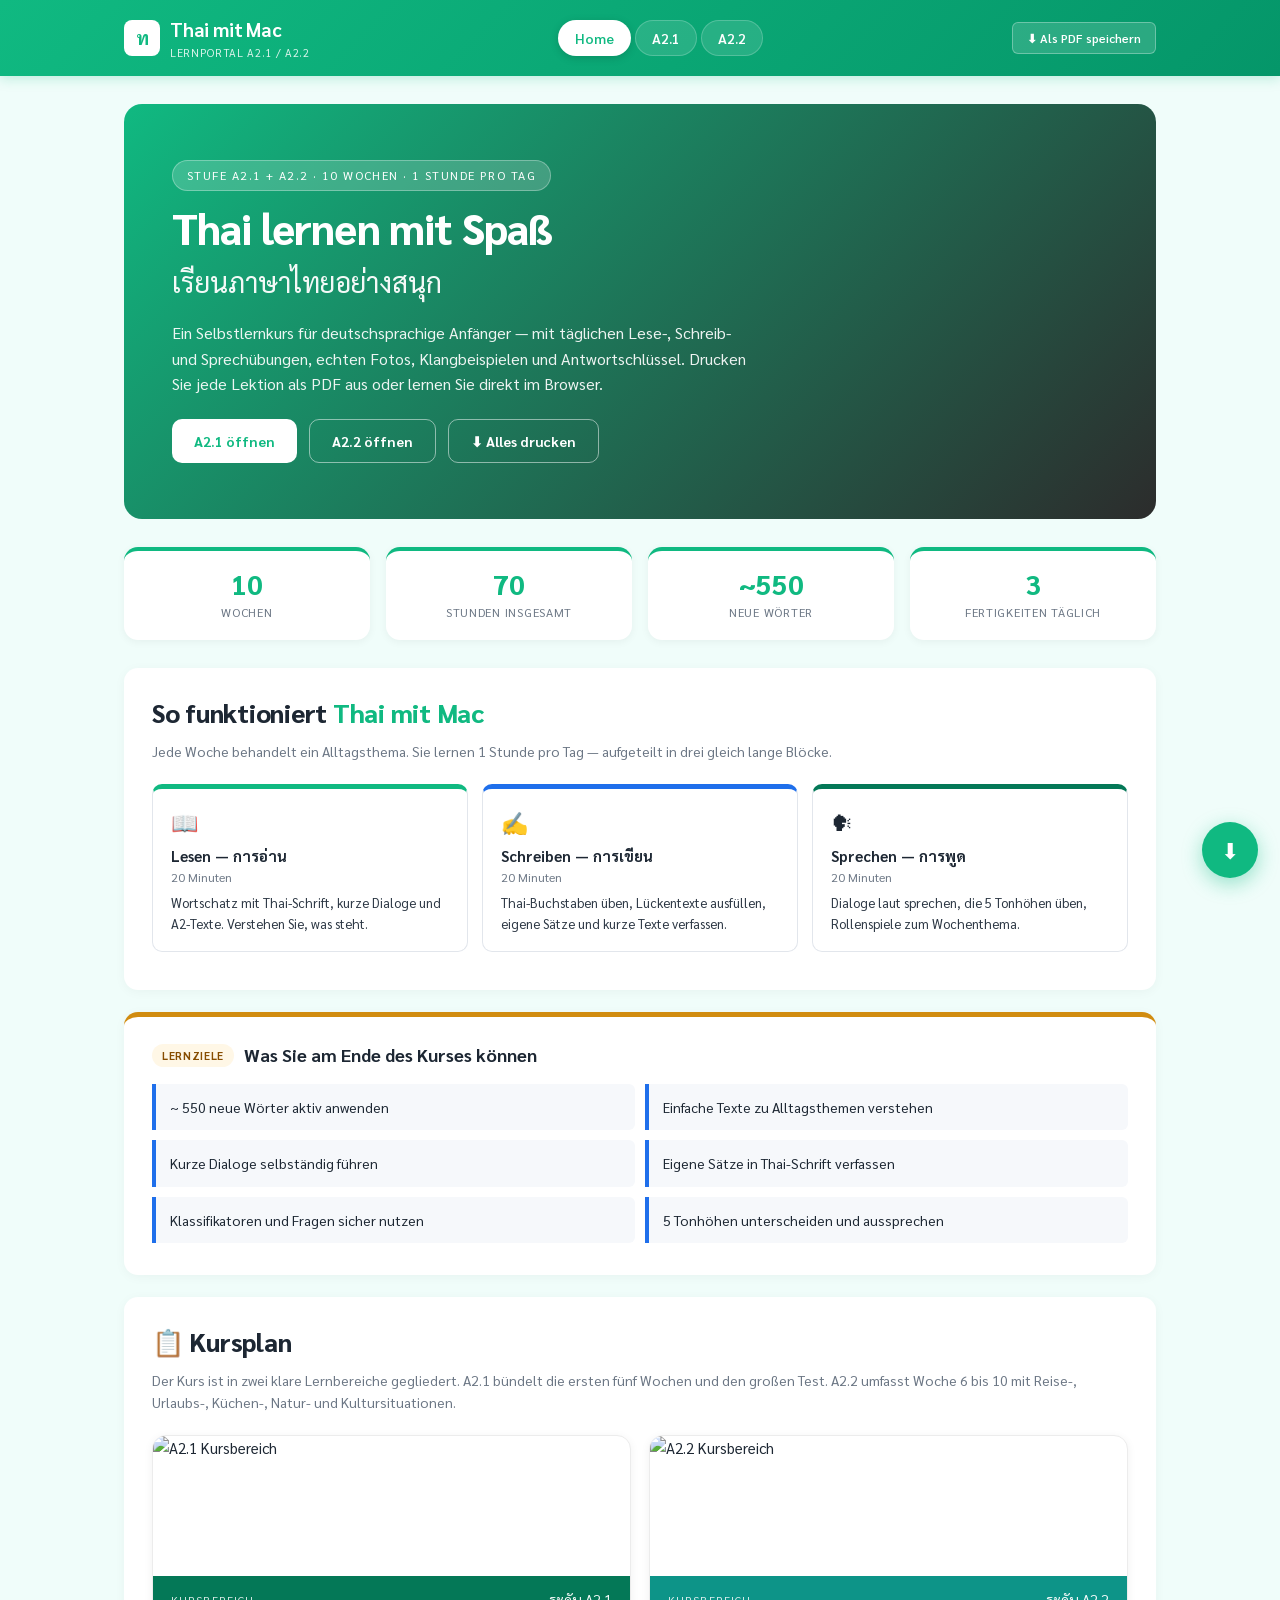
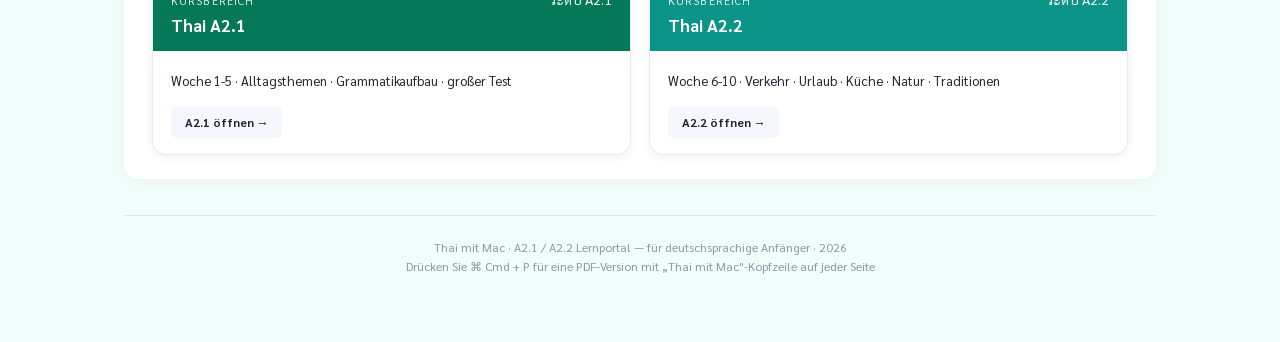
==== commit 75a1372f: "Unify word-type and sentence-function filters" ====
--- a/index.html
+++ b/index.html
@@ -582,6 +582,7 @@
 .week-card.teal .head { background: #0d9488; }
 .week-card.red .head { background: #dc2626; }
 .week-card.ocean .head { background: #0369a1; }
+.week-card.gold .head { background: #a16207; }
 .week-card .body { padding: 16px 18px; font-size: 13px; }
 .week-card .body p { margin: 4px 0; }
 .week-card .body .lab { font-weight: 600; color: #1d2733; display: inline-block; min-width: 78px; }
@@ -619,6 +620,37 @@
 table.vocab .col-trans { width: 25%; }
 table.vocab .col-de { width: 38%; }
 table.vocab .col-icon { width: 9%; text-align: center; font-size: 18px; }
+table.vocab.has-types .col-thai { width: 20%; }
+table.vocab.has-types .col-trans { width: 20%; }
+table.vocab.has-types .col-de { width: 32%; }
+table.vocab.has-types .col-type { width: 20%; }
+table.vocab.has-types .col-icon { width: 8%; }
+.vocab-type-note {
+  color: #475569;
+  font-size: 12px;
+  line-height: 1.55;
+  margin: 8px 0 14px;
+}
+.word-type {
+  display: inline-block;
+  max-width: 100%;
+  padding: 3px 7px;
+  border: 1px solid transparent;
+  border-radius: 4px;
+  font-size: 10px;
+  font-weight: 750;
+  line-height: 1.25;
+  overflow-wrap: anywhere;
+}
+.word-type.noun { background: #dbeafe; border-color: #93c5fd; color: #1e3a8a; }
+.word-type.verb { background: #fee2e2; border-color: #fca5a5; color: #7f1d1d; }
+.word-type.phrase { background: #ffedd5; border-color: #fdba74; color: #7c2d12; }
+.word-type.adjective { background: #f3e8ff; border-color: #d8b4fe; color: #581c87; }
+.word-type.name { background: #fef3c7; border-color: #fcd34d; color: #78350f; }
+.word-type.expression { background: #ccfbf1; border-color: #5eead4; color: #134e4a; }
+.word-type.time { background: #fef3c7; border-color: #fcd34d; color: #78350f; }
+.word-type.connector { background: #cffafe; border-color: #67e8f9; color: #164e63; }
+.word-type.particle { background: #e2e8f0; border-color: #94a3b8; color: #334155; }
 
 /* ==================== PHOTO CARD ==================== */
 .photo-card {
@@ -717,7 +749,10 @@
   margin-bottom: 10px;
 }
 .role-filter-head strong { font-size: 14px; color: #1d2733; }
-.role-filter-options { display: flex; flex-wrap: wrap; gap: 7px; }
+.role-filter-options { display: grid; gap: 10px; }
+.role-filter-group { display: grid; grid-template-columns: 145px minmax(0, 1fr); gap: 10px; align-items: start; }
+.role-filter-label { color: #334155; font-size: 11px; font-weight: 800; line-height: 34px; }
+.role-filter-items { display: flex; flex-wrap: wrap; gap: 7px; min-width: 0; }
 .role-toggle {
   display: inline-flex;
   align-items: center;
@@ -754,19 +789,30 @@
   -webkit-box-decoration-break: clone;
   transition: background-color 150ms ease, color 150ms ease, box-shadow 150ms ease;
 }
-.role-reader.show-subject .role-subject { background: #dbeafe; color: #1e3a8a; box-shadow: inset 0 -2px #2563eb; }
-.role-reader.show-verb .role-verb { background: #fee2e2; color: #7f1d1d; box-shadow: inset 0 -2px #dc2626; }
-.role-reader.show-object .role-object { background: #dcfce7; color: #14532d; box-shadow: inset 0 -2px #16a34a; }
-.role-reader.show-adjective .role-adjective { background: #f3e8ff; color: #581c87; box-shadow: inset 0 -2px #9333ea; }
-.role-reader.show-context .role-context { background: #fef3c7; color: #78350f; box-shadow: inset 0 -2px #d97706; }
-.role-reader.show-connector .role-connector { background: #cffafe; color: #164e63; box-shadow: inset 0 -2px #0891b2; }
+.role-reader.show-type-noun .type-noun { background: #dbeafe; color: #1e3a8a; box-shadow: inset 0 -2px #2563eb; }
+.role-reader.show-type-name .type-name { background: #fef9c3; color: #713f12; box-shadow: inset 0 -2px #ca8a04; }
+.role-reader.show-type-verb .type-verb { background: #fee2e2; color: #7f1d1d; box-shadow: inset 0 -2px #dc2626; }
+.role-reader.show-type-phrase .type-phrase { background: #ffedd5; color: #7c2d12; box-shadow: inset 0 -2px #ea580c; }
+.role-reader.show-type-adjective .type-adjective { background: #f3e8ff; color: #581c87; box-shadow: inset 0 -2px #9333ea; }
+.role-reader.show-type-context .type-context { background: #fef3c7; color: #78350f; box-shadow: inset 0 -2px #d97706; }
+.role-reader.show-type-connector .type-connector { background: #cffafe; color: #164e63; box-shadow: inset 0 -2px #0891b2; }
+.role-reader.show-type-particle .type-particle { background: #e2e8f0; color: #334155; box-shadow: inset 0 -2px #64748b; }
+.role-reader.show-type-expression .type-expression { background: #ccfbf1; color: #134e4a; box-shadow: inset 0 -2px #0f766e; }
+.role-reader.show-subject .role-subject { outline: 1px solid #4f46e5; box-shadow: inset 0 -3px #4f46e5; }
+.role-reader.show-verb .role-verb { outline: 1px solid #be123c; box-shadow: inset 0 -3px #be123c; }
+.role-reader.show-object .role-object { outline: 1px solid #16a34a; box-shadow: inset 0 -3px #16a34a; }
+.role-reader.show-adjective .role-adjective { outline: 1px solid #7e22ce; box-shadow: inset 0 -3px #7e22ce; }
+.role-reader.show-context .role-context { outline: 1px solid #b45309; box-shadow: inset 0 -3px #b45309; }
+.role-reader.show-connector .role-connector { outline: 1px solid #0e7490; box-shadow: inset 0 -3px #0e7490; }
 @media (max-width: 560px) {
   .role-filter-head { align-items: flex-start; }
-  .role-toggle { flex: 1 1 calc(50% - 7px); }
+  .role-filter-group { grid-template-columns: minmax(0, 1fr); gap: 4px; }
+  .role-filter-label { line-height: 1.4; }
+  .role-toggle { flex: 1 1 calc(50% - 7px); min-width: 0; }
 }
 @media print {
   .role-tools { display: none !important; }
-  .role-reader .word-role { background: transparent !important; color: inherit !important; box-shadow: none !important; padding: 0 !important; }
+  .role-reader .word-role { background: transparent !important; color: inherit !important; box-shadow: none !important; outline: 0 !important; padding: 0 !important; }
 }
 
 /* ==================== GRAMMAR ==================== */
@@ -1113,6 +1159,7 @@
   table.vocab { table-layout: fixed; font-size: 12px; }
   table.vocab th, table.vocab td { padding: 6px 4px; overflow-wrap: anywhere; }
   table.vocab th { font-size: 10px; letter-spacing: 0; }
+  table.vocab.has-types .word-type { padding: 2px 4px; font-size: 9px; }
   .speak-grid { grid-template-columns: 1fr; }
   .tones { grid-template-columns: repeat(2, minmax(0, 1fr)); }
   .tones .t { min-width: 0; padding: 8px 4px; }
@@ -1152,7 +1199,7 @@
   <div class="hero-block">
     <div class="bg" style="background-image: url('https://images.unsplash.com/photo-1528181304800-259b08848526?w=1400&q=70&fm=jpg&auto=format');"></div>
     <div class="content">
-      <span class="badge">Stufe A2.1 + A2.2 · 9 Wochen · 1 Stunde pro Tag</span>
+      <span class="badge">Stufe A2.1 + A2.2 · 10 Wochen · 1 Stunde pro Tag</span>
       <h1>Thai lernen mit Spaß</h1>
       <div class="thai-title thai">เรียนภาษาไทยอย่างสนุก</div>
       <p class="lead">Ein Selbstlernkurs für deutschsprachige Anfänger — mit täglichen Lese-, Schreib- und Sprechübungen, echten Fotos, Klangbeispielen und Antwortschlüssel. Drucken Sie jede Lektion als PDF aus oder lernen Sie direkt im Browser.</p>
@@ -1165,9 +1212,9 @@
   </div>
 
   <div class="stats">
-    <div class="stat"><div class="num">9</div><div class="lab">Wochen</div></div>
-    <div class="stat"><div class="num">63</div><div class="lab">Stunden insgesamt</div></div>
-    <div class="stat"><div class="num">~500</div><div class="lab">neue Wörter</div></div>
+    <div class="stat"><div class="num">10</div><div class="lab">Wochen</div></div>
+    <div class="stat"><div class="num">70</div><div class="lab">Stunden insgesamt</div></div>
+    <div class="stat"><div class="num">~550</div><div class="lab">neue Wörter</div></div>
     <div class="stat"><div class="num">3</div><div class="lab">Fertigkeiten täglich</div></div>
   </div>
 
@@ -1199,7 +1246,7 @@
   <div class="card amber">
     <h3 class="h-card amber"><span class="pill">Lernziele</span> Was Sie am Ende des Kurses können</h3>
     <ul class="goals">
-      <li>~ 350 neue Wörter aktiv anwenden</li>
+      <li>~ 550 neue Wörter aktiv anwenden</li>
       <li>Einfache Texte zu Alltagsthemen verstehen</li>
       <li>Kurze Dialoge selbständig führen</li>
       <li>Eigene Sätze in Thai-Schrift verfassen</li>
@@ -1210,7 +1257,7 @@
 
   <div class="card">
     <h2 class="section-title"><span class="accent">📋</span> Kursplan</h2>
-    <p class="section-sub">Der Kurs ist in zwei klare Lernbereiche gegliedert. A2.1 bündelt die ersten fünf Wochen und den großen Test. A2.2 umfasst Woche 6 bis 9 mit Reise-, Urlaubs-, Küchen- und Natursituationen.</p>
+    <p class="section-sub">Der Kurs ist in zwei klare Lernbereiche gegliedert. A2.1 bündelt die ersten fünf Wochen und den großen Test. A2.2 umfasst Woche 6 bis 10 mit Reise-, Urlaubs-, Küchen-, Natur- und Kultursituationen.</p>
     <div class="weeks-grid" style="grid-template-columns: 1fr 1fr;">
       <div class="week-card green" onclick="showTab('a21')">
         <img class="photo" src="https://images.unsplash.com/photo-1498050108023-c5249f4df085?w=600&q=70&fm=jpg&auto=format" alt="A2.1 Kursbereich">
@@ -1230,7 +1277,7 @@
           <div class="th thai">ระดับ A2.2</div>
         </div>
         <div class="body">
-          <p>Woche 6-9 · Verkehr · Urlaub · Küche · Natur in Thailand</p>
+          <p>Woche 6-10 · Verkehr · Urlaub · Küche · Natur · Traditionen</p>
           <button class="open-link">A2.2 öffnen →</button>
         </div>
       </div>
@@ -1388,12 +1435,13 @@
       <span class="badge" style="background: rgba(13, 148, 136, 0.88); border-color: transparent;">Thai A2.2</span>
       <h1>A2.2 Lernbereich</h1>
       <div class="thai-title thai">ระดับ A2.2</div>
-      <p class="lead">Der A2.2-Bereich erweitert die Alltagssprache für Reisen und das Leben in Thailand. Nach Verkehr, Urlaub und Küche führt Woche 9 hinaus in Landschaften, Tierwelt und Meeresnatur.</p>
+      <p class="lead">Der A2.2-Bereich erweitert die Alltagssprache für Reisen und das Leben in Thailand. Woche 10 ergänzt die Themen um Buddhismus, Tempelbesuche und thailändische Traditionen.</p>
       <div class="cta-row">
         <button class="btn primary" onclick="showTab('woche6')">Woche 6 öffnen</button>
         <button class="btn ghost" onclick="showTab('woche7')">Woche 7 öffnen</button>
         <button class="btn ghost" onclick="showTab('woche8')">Woche 8 öffnen</button>
         <button class="btn ghost" onclick="showTab('woche9')">Woche 9 öffnen</button>
+        <button class="btn ghost" onclick="showTab('woche10')">Woche 10 öffnen</button>
         <button class="btn ghost" onclick="printAll()">⬇ Alles drucken</button>
       </div>
     </div>
@@ -1401,8 +1449,8 @@
 
   <div class="info-grid">
     <div class="info-card red"><div class="k">Niveau</div><div class="v">Thai A2.2</div></div>
-    <div class="info-card"><div class="k">Umfang</div><div class="v">Woche 6-9 · 28 Stunden</div></div>
-    <div class="info-card blue"><div class="k">Fokus</div><div class="v">Reisen, Urlaub, Küche und Natur</div></div>
+    <div class="info-card"><div class="k">Umfang</div><div class="v">Woche 6-10 · 35 Stunden</div></div>
+    <div class="info-card blue"><div class="k">Fokus</div><div class="v">Reisen, Alltag, Natur und Kultur</div></div>
   </div>
 
   <div class="card">
@@ -1460,6 +1508,19 @@
           <button class="open-link">Woche 9 öffnen →</button>
         </div>
       </div>
+      <div class="week-card gold" onclick="showTab('woche10')">
+        <img class="photo" src="https://images.unsplash.com/photo-1528181304800-259b08848526?w=900&amp;q=70&amp;fm=jpg&amp;auto=format" alt="Buddhistischer Tempel in Thailand">
+        <div class="head">
+          <div><div class="n">Woche 10</div><div class="t">Buddhismus und Traditionen</div></div>
+          <div class="th thai">พุทธศาสนาและประเพณีไทย</div>
+        </div>
+        <div class="body">
+          <p><span class="lab">Wortschatz:</span> Tempel, Buddhismus, Respekt, Feste und Bräuche</p>
+          <p><span class="lab">Grammatik:</span> Erfahrungen, Bedeutungen, Unterschiede und Bräuche</p>
+          <p><span class="lab">Praxis:</span> Tempelbesuch, Loi Krathong, Wortfilter und Thai-Tastatur</p>
+          <button class="open-link">Woche 10 öffnen →</button>
+        </div>
+      </div>
     </div>
   </div>
 
@@ -1487,7 +1548,6 @@
   <!-- LEKTION 1: VOKABULAR -->
   <div class="card green">
     <h3 class="h-card"><span class="pill">Lektion 1</span> Wortschatz · คำศัพท์</h3>
-
     <h4 style="color:#047857; margin-top: 14px;">A · Sportarten · กีฬา (gii-laa)</h4>
     <div class="photo-card">
       <div>
@@ -4158,17 +4218,28 @@
     </div>
 
     <h4 style="color:#047857; margin-top: 22px;">Lesetext · วันหยุดหนึ่งสัปดาห์ในประเทศไทย · „Eine Woche Urlaub in Thailand"</h4>
+    <div class="role-tools" id="w7-role-tools">
+      <div class="role-filter-head"><strong>Wortfunktionen filtern · หน้าที่ของคำ</strong><button class="role-clear" type="button" onclick="clearWordRoles('w7-role-reader', 'w7-role-tools')">× Markierungen aus</button></div>
+      <div class="role-filter-options">
+        <label class="role-toggle" style="--role-color:#2563eb; --role-bg:#dbeafe;"><input type="checkbox" onchange="toggleWordRole('w7-role-reader', 'subject', this)"><span class="role-swatch"></span>Subjekt · ประธาน</label>
+        <label class="role-toggle" style="--role-color:#dc2626; --role-bg:#fee2e2;"><input type="checkbox" onchange="toggleWordRole('w7-role-reader', 'verb', this)"><span class="role-swatch"></span>Verb · กริยา</label>
+        <label class="role-toggle" style="--role-color:#16a34a; --role-bg:#dcfce7;"><input type="checkbox" onchange="toggleWordRole('w7-role-reader', 'object', this)"><span class="role-swatch"></span>Objekt · กรรม</label>
+        <label class="role-toggle" style="--role-color:#9333ea; --role-bg:#f3e8ff;"><input type="checkbox" onchange="toggleWordRole('w7-role-reader', 'adjective', this)"><span class="role-swatch"></span>Adjektiv · คำคุณศัพท์</label>
+        <label class="role-toggle" style="--role-color:#d97706; --role-bg:#fef3c7;"><input type="checkbox" onchange="toggleWordRole('w7-role-reader', 'context', this)"><span class="role-swatch"></span>Ort / Zeit · สถานที่ / เวลา</label>
+        <label class="role-toggle" style="--role-color:#0891b2; --role-bg:#cffafe;"><input type="checkbox" onchange="toggleWordRole('w7-role-reader', 'connector', this)"><span class="role-swatch"></span>Konnektor · คำเชื่อม</label>
+      </div>
+    </div>
     <div class="reading-wrap">
       <div class="side"><img src="https://images.unsplash.com/photo-1528181304800-259b08848526?w=400&q=70&fm=jpg&auto=format" alt="Urlaubsreise durch Thailand"></div>
-      <div class="reading">
-        <p class="thai th-mid"><strong>1.</strong> แอนนามาจากเยอรมนีและมีวันหยุดหนึ่งสัปดาห์ในประเทศไทย เธอวางแผนไปกรุงเทพ เชียงใหม่ และกระบี่ เพราะอยากเห็นทั้งเมือง วัด ภูเขา และทะเล</p>
-        <p class="thai th-mid"><strong>2.</strong> สองคืนแรกแอนนาพักที่โรงแรมเล็ก ๆ ในกรุงเทพ โรงแรมอยู่ใกล้รถไฟฟ้าและรวมอาหารเช้า ตอนเช้าเธอไปพระราชวังและวัด ตอนเย็นเธอเดินเที่ยวตลาดกลางคืน</p>
-        <p class="thai th-mid"><strong>3.</strong> วันที่สามเธอบินไปเชียงใหม่ ที่นั่นอากาศเย็นกว่ากรุงเทพ เธอจองทัวร์กับไกด์หนึ่งวัน เพื่อไปวัดบนภูเขาและเรียนทำอาหารไทย</p>
-        <p class="thai th-mid"><strong>4.</strong> แอนนาชอบเชียงใหม่ เพราะเมืองสงบและอาหารอร่อย เธอถ่ายรูปหลายรูปและซื้อของฝากให้ครอบครัว แต่เธอพักที่นั่นเพียงสองคืน</p>
-        <p class="thai th-mid"><strong>5.</strong> หลังจากนั้นเธอบินไปกระบี่และพักที่โรงแรมใกล้ชายหาด พนักงานแนะนำทัวร์เกาะ แอนนาจึงจองทัวร์สำหรับวันถัดไป ราคา 1,200 บาท รวมอาหารกลางวันและอุปกรณ์ดำน้ำ</p>
-        <p class="thai th-mid"><strong>6.</strong> ตอนเช้าวันทัวร์แดดออกและทะเลสวยมาก เธอนั่งเรือไปสองเกาะ ว่ายน้ำและดำน้ำกับนักท่องเที่ยวคนอื่น เธอทาครีมกันแดด เพราะอากาศร้อนมาก</p>
-        <p class="thai th-mid"><strong>7.</strong> วันสุดท้ายฝนตก แอนนาจึงไม่ไปชายหาด เธอไปพิพิธภัณฑ์เล็ก ๆ และนวดไทยแทน ตอนเย็นเธอเช็คเอาท์และเดินทางไปสนามบิน</p>
-        <p class="thai th-mid"><strong>8.</strong> แอนนาคิดว่าหนึ่งสัปดาห์สั้นเกินไป ครั้งหน้าเธอจะอยู่ประเทศไทยสองสัปดาห์ เพราะยังมีสถานที่ท่องเที่ยวอีกหลายแห่งที่เธออยากไป</p>
+      <div class="reading role-reader" id="w7-role-reader">
+        <p class="thai th-mid"><strong>1.</strong> <span class="word-role role-subject">แอนนา</span><span class="word-role role-verb">มาจาก</span><span class="word-role role-context">เยอรมนี</span><span class="word-role role-connector">และ</span><span class="word-role role-verb">มี</span><span class="word-role role-object">วันหยุดหนึ่งสัปดาห์</span><span class="word-role role-context">ในประเทศไทย</span> <span class="word-role role-subject">เธอ</span><span class="word-role role-verb">วางแผนไป</span><span class="word-role role-object">กรุงเทพ เชียงใหม่ และกระบี่</span> <span class="word-role role-connector">เพราะ</span><span class="word-role role-verb">อยากเห็น</span><span class="word-role role-object">ทั้งเมือง วัด ภูเขา และทะเล</span></p>
+        <p class="thai th-mid"><strong>2.</strong> <span class="word-role role-context">สองคืนแรก</span><span class="word-role role-subject">แอนนา</span><span class="word-role role-verb">พัก</span><span class="word-role role-context">ที่โรงแรม</span><span class="word-role role-adjective">เล็ก ๆ</span> <span class="word-role role-context">ในกรุงเทพ</span> <span class="word-role role-subject">โรงแรม</span><span class="word-role role-verb">อยู่</span><span class="word-role role-context">ใกล้รถไฟฟ้า</span><span class="word-role role-connector">และ</span><span class="word-role role-verb">รวม</span><span class="word-role role-object">อาหารเช้า</span> <span class="word-role role-context">ตอนเช้า</span><span class="word-role role-subject">เธอ</span><span class="word-role role-verb">ไป</span><span class="word-role role-object">พระราชวังและวัด</span> <span class="word-role role-context">ตอนเย็น</span><span class="word-role role-subject">เธอ</span><span class="word-role role-verb">เดินเที่ยว</span><span class="word-role role-object">ตลาดกลางคืน</span></p>
+        <p class="thai th-mid"><strong>3.</strong> <span class="word-role role-context">วันที่สาม</span><span class="word-role role-subject">เธอ</span><span class="word-role role-verb">บินไป</span><span class="word-role role-context">เชียงใหม่</span> <span class="word-role role-context">ที่นั่น</span><span class="word-role role-subject">อากาศ</span><span class="word-role role-adjective">เย็นกว่ากรุงเทพ</span> <span class="word-role role-subject">เธอ</span><span class="word-role role-verb">จอง</span><span class="word-role role-object">ทัวร์กับไกด์หนึ่งวัน</span> <span class="word-role role-connector">เพื่อ</span><span class="word-role role-verb">ไป</span><span class="word-role role-context">วัดบนภูเขา</span><span class="word-role role-connector">และ</span><span class="word-role role-verb">เรียนทำ</span><span class="word-role role-object">อาหารไทย</span></p>
+        <p class="thai th-mid"><strong>4.</strong> <span class="word-role role-subject">แอนนา</span><span class="word-role role-verb">ชอบ</span><span class="word-role role-object">เชียงใหม่</span> <span class="word-role role-connector">เพราะ</span><span class="word-role role-subject">เมือง</span><span class="word-role role-adjective">สงบ</span><span class="word-role role-connector">และ</span><span class="word-role role-subject">อาหาร</span><span class="word-role role-adjective">อร่อย</span> <span class="word-role role-subject">เธอ</span><span class="word-role role-verb">ถ่าย</span><span class="word-role role-object">รูปหลายรูป</span><span class="word-role role-connector">และ</span><span class="word-role role-verb">ซื้อ</span><span class="word-role role-object">ของฝากให้ครอบครัว</span> <span class="word-role role-connector">แต่</span><span class="word-role role-subject">เธอ</span><span class="word-role role-verb">พัก</span><span class="word-role role-context">ที่นั่นเพียงสองคืน</span></p>
+        <p class="thai th-mid"><strong>5.</strong> <span class="word-role role-context">หลังจากนั้น</span><span class="word-role role-subject">เธอ</span><span class="word-role role-verb">บินไป</span><span class="word-role role-context">กระบี่</span><span class="word-role role-connector">และ</span><span class="word-role role-verb">พัก</span><span class="word-role role-context">ที่โรงแรมใกล้ชายหาด</span> <span class="word-role role-subject">พนักงาน</span><span class="word-role role-verb">แนะนำ</span><span class="word-role role-object">ทัวร์เกาะ</span> <span class="word-role role-subject">แอนนา</span><span class="word-role role-connector">จึง</span><span class="word-role role-verb">จอง</span><span class="word-role role-object">ทัวร์</span><span class="word-role role-context">สำหรับวันถัดไป</span> <span class="word-role role-subject">ราคา</span> <span class="word-role role-object">1,200 บาท</span> <span class="word-role role-verb">รวม</span><span class="word-role role-object">อาหารกลางวันและอุปกรณ์ดำน้ำ</span></p>
+        <p class="thai th-mid"><strong>6.</strong> <span class="word-role role-context">ตอนเช้าวันทัวร์</span><span class="word-role role-subject">แดด</span><span class="word-role role-verb">ออก</span><span class="word-role role-connector">และ</span><span class="word-role role-subject">ทะเล</span><span class="word-role role-adjective">สวยมาก</span> <span class="word-role role-subject">เธอ</span><span class="word-role role-verb">นั่งเรือไป</span><span class="word-role role-object">สองเกาะ</span> <span class="word-role role-verb">ว่ายน้ำ</span><span class="word-role role-connector">และ</span><span class="word-role role-verb">ดำน้ำ</span><span class="word-role role-context">กับนักท่องเที่ยวคนอื่น</span> <span class="word-role role-subject">เธอ</span><span class="word-role role-verb">ทา</span><span class="word-role role-object">ครีมกันแดด</span> <span class="word-role role-connector">เพราะ</span><span class="word-role role-subject">อากาศ</span><span class="word-role role-adjective">ร้อนมาก</span></p>
+        <p class="thai th-mid"><strong>7.</strong> <span class="word-role role-context">วันสุดท้าย</span><span class="word-role role-subject">ฝน</span><span class="word-role role-verb">ตก</span> <span class="word-role role-subject">แอนนา</span><span class="word-role role-connector">จึง</span><span class="word-role role-verb">ไม่ไป</span><span class="word-role role-context">ชายหาด</span> <span class="word-role role-subject">เธอ</span><span class="word-role role-verb">ไป</span><span class="word-role role-object">พิพิธภัณฑ์</span><span class="word-role role-adjective">เล็ก ๆ</span> <span class="word-role role-connector">และ</span><span class="word-role role-verb">นวด</span><span class="word-role role-object">ไทย</span><span class="word-role role-adjective">แทน</span> <span class="word-role role-context">ตอนเย็น</span><span class="word-role role-subject">เธอ</span><span class="word-role role-verb">เช็คเอาท์</span><span class="word-role role-connector">และ</span><span class="word-role role-verb">เดินทางไป</span><span class="word-role role-context">สนามบิน</span></p>
+        <p class="thai th-mid"><strong>8.</strong> <span class="word-role role-subject">แอนนา</span><span class="word-role role-verb">คิด</span><span class="word-role role-connector">ว่า</span><span class="word-role role-subject">หนึ่งสัปดาห์</span><span class="word-role role-adjective">สั้นเกินไป</span> <span class="word-role role-context">ครั้งหน้า</span><span class="word-role role-subject">เธอ</span><span class="word-role role-verb">จะอยู่</span><span class="word-role role-context">ประเทศไทยสองสัปดาห์</span> <span class="word-role role-connector">เพราะ</span><span class="word-role role-verb">ยังมี</span><span class="word-role role-subject">สถานที่ท่องเที่ยวอีกหลายแห่ง</span><span class="word-role role-connector">ที่</span><span class="word-role role-subject">เธอ</span><span class="word-role role-verb">อยากไป</span></p>
         <hr style="margin: 10px 0; border: 0; border-top: 1px dashed #c0c7d2;">
         <p class="de" style="font-size:12px;"><strong>1.</strong> Anna kommt aus Deutschland und hat eine Woche Urlaub in Thailand. Sie plant Bangkok, Chiang Mai und Krabi, weil sie Stadt, Tempel, Berge und Meer erleben möchte.</p>
         <p class="de" style="font-size:12px;"><strong>2.</strong> Die ersten zwei Nächte wohnt Anna in einem kleinen Hotel in Bangkok. Es liegt nahe der BTS und das Frühstück ist inklusive. Morgens besucht sie Palast und Tempel, abends einen Nachtmarkt.</p>
@@ -4179,6 +4250,19 @@
         <p class="de" style="font-size:12px;"><strong>7.</strong> Am letzten Tag regnet es. Anna fährt deshalb nicht zum Strand, sondern besucht ein kleines Museum und lässt sich massieren. Abends checkt sie aus und fährt zum Flughafen.</p>
         <p class="de" style="font-size:12px;"><strong>8.</strong> Anna findet eine Woche zu kurz. Beim nächsten Mal möchte sie zwei Wochen bleiben, weil es noch viele Orte gibt, die sie besuchen möchte.</p>
       </div>
+    </div>
+
+    <div class="exercise" id="w7-role-quiz">
+      <h4>Wortfunktionen · Multiple Choice</h4><p class="task">Welche Funktion hat der markierte Ausdruck im Satz?</p>
+      <div class="w6-mc" data-answer="a"><p><strong>1.</strong> <span class="thai">แอนนา</span>มาจากเยอรมนี</p><div class="w6-options"><button class="w6-option" type="button" data-choice="a" onclick="w6PickChoice(this)"><span class="mark"></span>Subjekt</button><button class="w6-option" type="button" data-choice="b" onclick="w6PickChoice(this)"><span class="mark"></span>Verb</button><button class="w6-option" type="button" data-choice="c" onclick="w6PickChoice(this)"><span class="mark"></span>Objekt</button><button class="w6-option" type="button" data-choice="d" onclick="w6PickChoice(this)"><span class="mark"></span>Adjektiv</button></div></div>
+      <div class="w6-mc" data-answer="b"><p><strong>2.</strong> เธอ<span class="thai">วางแผนไป</span>กรุงเทพ</p><div class="w6-options"><button class="w6-option" type="button" data-choice="a" onclick="w6PickChoice(this)"><span class="mark"></span>Subjekt</button><button class="w6-option" type="button" data-choice="b" onclick="w6PickChoice(this)"><span class="mark"></span>Verb</button><button class="w6-option" type="button" data-choice="c" onclick="w6PickChoice(this)"><span class="mark"></span>Ort / Zeit</button><button class="w6-option" type="button" data-choice="d" onclick="w6PickChoice(this)"><span class="mark"></span>Konnektor</button></div></div>
+      <div class="w6-mc" data-answer="c"><p><strong>3.</strong> แอนนามี<span class="thai">วันหยุดหนึ่งสัปดาห์</span></p><div class="w6-options"><button class="w6-option" type="button" data-choice="a" onclick="w6PickChoice(this)"><span class="mark"></span>Adjektiv</button><button class="w6-option" type="button" data-choice="b" onclick="w6PickChoice(this)"><span class="mark"></span>Subjekt</button><button class="w6-option" type="button" data-choice="c" onclick="w6PickChoice(this)"><span class="mark"></span>Objekt</button><button class="w6-option" type="button" data-choice="d" onclick="w6PickChoice(this)"><span class="mark"></span>Verb</button></div></div>
+      <div class="w6-mc" data-answer="d"><p><strong>4.</strong> <span class="thai">สองคืนแรก</span>แอนนาพักในกรุงเทพ</p><div class="w6-options"><button class="w6-option" type="button" data-choice="a" onclick="w6PickChoice(this)"><span class="mark"></span>Objekt</button><button class="w6-option" type="button" data-choice="b" onclick="w6PickChoice(this)"><span class="mark"></span>Verb</button><button class="w6-option" type="button" data-choice="c" onclick="w6PickChoice(this)"><span class="mark"></span>Subjekt</button><button class="w6-option" type="button" data-choice="d" onclick="w6PickChoice(this)"><span class="mark"></span>Zeitangabe</button></div></div>
+      <div class="w6-mc" data-answer="d"><p><strong>5.</strong> โรงแรม<span class="thai">เล็ก ๆ</span></p><div class="w6-options"><button class="w6-option" type="button" data-choice="a" onclick="w6PickChoice(this)"><span class="mark"></span>Konnektor</button><button class="w6-option" type="button" data-choice="b" onclick="w6PickChoice(this)"><span class="mark"></span>Objekt</button><button class="w6-option" type="button" data-choice="c" onclick="w6PickChoice(this)"><span class="mark"></span>Ort / Zeit</button><button class="w6-option" type="button" data-choice="d" onclick="w6PickChoice(this)"><span class="mark"></span>Adjektiv / Beschreibung</button></div></div>
+      <div class="w6-mc" data-answer="c"><p><strong>6.</strong> แอนนาชอบเชียงใหม่<span class="thai">เพราะ</span>เมืองสงบ</p><div class="w6-options"><button class="w6-option" type="button" data-choice="a" onclick="w6PickChoice(this)"><span class="mark"></span>Verb</button><button class="w6-option" type="button" data-choice="b" onclick="w6PickChoice(this)"><span class="mark"></span>Objekt</button><button class="w6-option" type="button" data-choice="c" onclick="w6PickChoice(this)"><span class="mark"></span>Konnektor</button><button class="w6-option" type="button" data-choice="d" onclick="w6PickChoice(this)"><span class="mark"></span>Subjekt</button></div></div>
+      <div class="w6-mc" data-answer="b"><p><strong>7.</strong> พนักงานแนะนำ<span class="thai">ทัวร์เกาะ</span></p><div class="w6-options"><button class="w6-option" type="button" data-choice="a" onclick="w6PickChoice(this)"><span class="mark"></span>Subjekt</button><button class="w6-option" type="button" data-choice="b" onclick="w6PickChoice(this)"><span class="mark"></span>Objekt</button><button class="w6-option" type="button" data-choice="c" onclick="w6PickChoice(this)"><span class="mark"></span>Verb</button><button class="w6-option" type="button" data-choice="d" onclick="w6PickChoice(this)"><span class="mark"></span>Adjektiv</button></div></div>
+      <div class="w6-mc" data-answer="a"><p><strong>8.</strong> <span class="thai">พนักงาน</span>แนะนำทัวร์เกาะ</p><div class="w6-options"><button class="w6-option" type="button" data-choice="a" onclick="w6PickChoice(this)"><span class="mark"></span>Subjekt</button><button class="w6-option" type="button" data-choice="b" onclick="w6PickChoice(this)"><span class="mark"></span>Ort / Zeit</button><button class="w6-option" type="button" data-choice="c" onclick="w6PickChoice(this)"><span class="mark"></span>Konnektor</button><button class="w6-option" type="button" data-choice="d" onclick="w6PickChoice(this)"><span class="mark"></span>Objekt</button></div></div>
+      <button class="w6-check-pill" type="button" onclick="w7CheckRoleQuiz()">✓ Wortfunktionen prüfen</button><div id="w7-role-result" class="w6-result"></div>
     </div>
 
     <div class="exercise" id="w7-reading-quiz">
@@ -4324,9 +4408,9 @@
         <tr><td class="day">Tag 2<br>Di</td><td>Wortschatz B · Sehenswürdigkeiten</td><td>3 Wünsche mit อยาก schreiben</td><td>Lieblingsorte nennen</td></tr>
         <tr><td class="day">Tag 3<br>Mi</td><td>Wortschatz C · Strand und Wetter</td><td>3 Wenn-Sätze mit ถ้า schreiben</td><td>Über Wetter und Aktivitäten sprechen</td></tr>
         <tr><td class="day">Tag 4<br>Do</td><td>Dialoge 1 und 2 lesen</td><td>Übung 2 und 3</td><td>Dialoge in zwei Rollen sprechen</td></tr>
-        <tr><td class="day">Tag 5<br>Fr</td><td>Lesetext „Eine Woche Urlaub"</td><td>Übung 4 · Reiseplan</td><td>Fünf Urlaubsfragen beantworten</td></tr>
+        <tr><td class="day">Tag 5<br>Fr</td><td>Lesetext mit Wortfiltern</td><td>Übung 4 · Reiseplan</td><td>Fünf Urlaubsfragen beantworten</td></tr>
         <tr><td class="day">Tag 6<br>Sa</td><td>Alle Vokabeln wiederholen</td><td>Mini-Text „Mein Urlaub"</td><td>2-Minuten-Reiseplan aufnehmen</td></tr>
-        <tr><td class="day">Tag 7<br>So</td><td>Selbsttest + Antwortschlüssel</td><td>Fehler korrigieren</td><td>Hotel-Rollenspiel wiederholen</td></tr>
+        <tr><td class="day">Tag 7<br>So</td><td>Beide Multiple-Choice-Tests</td><td>Fehler korrigieren</td><td>Hotel-Rollenspiel wiederholen</td></tr>
       </tbody>
     </table>
   </div>
@@ -4334,6 +4418,7 @@
   <!-- ANSWER KEY -->
   <div class="answer-key">
     <h2>📋 Antwortschlüssel · เฉลย</h2>
+    <div class="ak-block"><h4>Wortfunktionen - Multiple Choice</h4><ol><li>a - Subjekt</li><li>b - Verb</li><li>c - Objekt</li><li>d - Zeitangabe</li><li>d - Adjektiv / Beschreibung</li><li>c - Konnektor</li><li>b - Objekt</li><li>a - Subjekt</li></ol></div>
     <div class="ak-block"><h4>Übung 1 - Multiple Choice</h4><ol>
       <li>c - eine Woche</li><li>a - Bangkok, Chiang Mai und Krabi</li><li>d - Frühstück</li><li>b - Sie besucht einen Bergtempel und kocht Thai.</li><li>c - Die Stadt ist ruhig und das Essen lecker.</li><li>a - 1.200 Baht</li><li>d - Mittagessen und Schnorchelausrüstung</li><li>b - weil es sehr heiß ist</li><li>c - Museum und Thai-Massage</li><li>a - zwei Wochen in Thailand</li>
     </ol></div>
@@ -4535,17 +4620,28 @@
     </div>
 
     <h4 style="color:#047857; margin-top: 22px;">Lesetext · เรียนทำอาหารไทย · „Thai kochen lernen"</h4>
+    <div class="role-tools" id="w8-role-tools">
+      <div class="role-filter-head"><strong>Wortfunktionen filtern · หน้าที่ของคำ</strong><button class="role-clear" type="button" onclick="clearWordRoles('w8-role-reader', 'w8-role-tools')">× Markierungen aus</button></div>
+      <div class="role-filter-options">
+        <label class="role-toggle" style="--role-color:#2563eb; --role-bg:#dbeafe;"><input type="checkbox" onchange="toggleWordRole('w8-role-reader', 'subject', this)"><span class="role-swatch"></span>Subjekt · ประธาน</label>
+        <label class="role-toggle" style="--role-color:#dc2626; --role-bg:#fee2e2;"><input type="checkbox" onchange="toggleWordRole('w8-role-reader', 'verb', this)"><span class="role-swatch"></span>Verb · กริยา</label>
+        <label class="role-toggle" style="--role-color:#16a34a; --role-bg:#dcfce7;"><input type="checkbox" onchange="toggleWordRole('w8-role-reader', 'object', this)"><span class="role-swatch"></span>Objekt · กรรม</label>
+        <label class="role-toggle" style="--role-color:#9333ea; --role-bg:#f3e8ff;"><input type="checkbox" onchange="toggleWordRole('w8-role-reader', 'adjective', this)"><span class="role-swatch"></span>Adjektiv · คำคุณศัพท์</label>
+        <label class="role-toggle" style="--role-color:#d97706; --role-bg:#fef3c7;"><input type="checkbox" onchange="toggleWordRole('w8-role-reader', 'context', this)"><span class="role-swatch"></span>Ort / Zeit · สถานที่ / เวลา</label>
+        <label class="role-toggle" style="--role-color:#0891b2; --role-bg:#cffafe;"><input type="checkbox" onchange="toggleWordRole('w8-role-reader', 'connector', this)"><span class="role-swatch"></span>Konnektor · คำเชื่อม</label>
+      </div>
+    </div>
     <div class="reading-wrap">
       <div class="side"><img src="https://images.unsplash.com/photo-1551218808-94e220e084d2?w=400&q=70&fm=jpg&auto=format" alt="Kochkurs in einer Küche"></div>
-      <div class="reading">
-        <p class="thai th-mid"><strong>1.</strong> วันนี้มาร์คไปเรียนทำอาหารไทยที่โรงเรียนสอนทำอาหารในเชียงใหม่ เขาชอบกินอาหารไทย แต่ยังทำเองไม่เป็น เมนูวันนี้คือผัดกะเพราหมูและต้มข่าไก่</p>
-        <p class="thai th-mid"><strong>2.</strong> ก่อนเริ่มเรียน ครูพานักเรียนไปดูวัตถุดิบ บนโต๊ะมีเนื้อหมู เนื้อไก่ ผัก เห็ด พริก กระเทียม ใบกะเพรา มะนาว กะทิ น้ำปลา และน้ำตาล</p>
-        <p class="thai th-mid"><strong>3.</strong> ครูแนะนำอุปกรณ์ครัว มีมีด เขียง กระทะ หม้อ เตา ตะหลิว ช้อน ถ้วย และจาน ครูบอกให้ทุกคนระวังมีดและล้างมือก่อนทำอาหาร</p>
-        <p class="thai th-mid"><strong>4.</strong> เมนูแรกคือผัดกะเพราหมู ก่อนอื่นมาร์คล้างใบกะเพรา แล้วสับกระเทียมกับพริก ต่อไปเขาหั่นหมูเป็นชิ้นเล็ก ๆ และตั้งกระทะบนเตา</p>
-        <p class="thai th-mid"><strong>5.</strong> เขาใส่น้ำมัน กระเทียม และพริกลงในกระทะ แล้วใส่หมู เขาผัดจนหมูสุก จากนั้นปรุงด้วยน้ำปลาหนึ่งช้อนโต๊ะและน้ำตาลหนึ่งช้อนชา</p>
-        <p class="thai th-mid"><strong>6.</strong> สุดท้ายเขาใส่ใบกะเพรา คนเร็ว ๆ แล้วปิดเตา เขาชิมอาหารและคิดว่าเผ็ดไปนิดหน่อย แต่ครูบอกว่ารสชาติดีมาก</p>
-        <p class="thai th-mid"><strong>7.</strong> เมนูที่สองคือต้มข่าไก่ มาร์คต้มกะทิในหม้อ ใส่เนื้อไก่ เห็ด และเครื่องปรุง เขาต้มจนไก่สุก แล้วใส่น้ำมะนาวหลังปิดเตา</p>
-        <p class="thai th-mid"><strong>8.</strong> ตอนเที่ยงนักเรียนทุกคนนั่งกินอาหารด้วยกัน มาร์ครู้สึกภูมิใจ เพราะเขาทำอาหารไทยสองอย่างได้แล้ว เขาจดสูตรไว้และจะทำให้เพื่อนกินเมื่อกลับเยอรมนี</p>
+      <div class="reading role-reader" id="w8-role-reader">
+        <p class="thai th-mid"><strong>1.</strong> <span class="word-role role-context">วันนี้</span><span class="word-role role-subject">มาร์ค</span><span class="word-role role-verb">ไปเรียนทำ</span><span class="word-role role-object">อาหารไทย</span><span class="word-role role-context">ที่โรงเรียนสอนทำอาหารในเชียงใหม่</span> <span class="word-role role-subject">เขา</span><span class="word-role role-verb">ชอบกิน</span><span class="word-role role-object">อาหารไทย</span> <span class="word-role role-connector">แต่</span><span class="word-role role-verb">ยังทำเองไม่เป็น</span> <span class="word-role role-subject">เมนูวันนี้</span><span class="word-role role-verb">คือ</span><span class="word-role role-object">ผัดกะเพราหมูและต้มข่าไก่</span></p>
+        <p class="thai th-mid"><strong>2.</strong> <span class="word-role role-context">ก่อนเริ่มเรียน</span> <span class="word-role role-subject">ครู</span><span class="word-role role-verb">พา</span><span class="word-role role-object">นักเรียน</span><span class="word-role role-verb">ไปดู</span><span class="word-role role-object">วัตถุดิบ</span> <span class="word-role role-context">บนโต๊ะ</span><span class="word-role role-verb">มี</span><span class="word-role role-object">เนื้อหมู เนื้อไก่ ผัก เห็ด พริก กระเทียม ใบกะเพรา มะนาว กะทิ น้ำปลา และน้ำตาล</span></p>
+        <p class="thai th-mid"><strong>3.</strong> <span class="word-role role-subject">ครู</span><span class="word-role role-verb">แนะนำ</span><span class="word-role role-object">อุปกรณ์ครัว</span> <span class="word-role role-verb">มี</span><span class="word-role role-object">มีด เขียง กระทะ หม้อ เตา ตะหลิว ช้อน ถ้วย และจาน</span> <span class="word-role role-subject">ครู</span><span class="word-role role-verb">บอก</span><span class="word-role role-connector">ให้</span><span class="word-role role-subject">ทุกคน</span><span class="word-role role-verb">ระวัง</span><span class="word-role role-object">มีด</span><span class="word-role role-connector">และ</span><span class="word-role role-verb">ล้าง</span><span class="word-role role-object">มือ</span><span class="word-role role-context">ก่อนทำอาหาร</span></p>
+        <p class="thai th-mid"><strong>4.</strong> <span class="word-role role-subject">เมนูแรก</span><span class="word-role role-verb">คือ</span><span class="word-role role-object">ผัดกะเพราหมู</span> <span class="word-role role-context">ก่อนอื่น</span><span class="word-role role-subject">มาร์ค</span><span class="word-role role-verb">ล้าง</span><span class="word-role role-object">ใบกะเพรา</span> <span class="word-role role-connector">แล้ว</span><span class="word-role role-verb">สับ</span><span class="word-role role-object">กระเทียมกับพริก</span> <span class="word-role role-context">ต่อไป</span><span class="word-role role-subject">เขา</span><span class="word-role role-verb">หั่น</span><span class="word-role role-object">หมู</span><span class="word-role role-adjective">เป็นชิ้นเล็ก ๆ</span> <span class="word-role role-connector">และ</span><span class="word-role role-verb">ตั้ง</span><span class="word-role role-object">กระทะ</span><span class="word-role role-context">บนเตา</span></p>
+        <p class="thai th-mid"><strong>5.</strong> <span class="word-role role-subject">เขา</span><span class="word-role role-verb">ใส่</span><span class="word-role role-object">น้ำมัน กระเทียม และพริก</span><span class="word-role role-context">ลงในกระทะ</span> <span class="word-role role-connector">แล้ว</span><span class="word-role role-verb">ใส่</span><span class="word-role role-object">หมู</span> <span class="word-role role-subject">เขา</span><span class="word-role role-verb">ผัด</span><span class="word-role role-connector">จน</span><span class="word-role role-subject">หมู</span><span class="word-role role-adjective">สุก</span> <span class="word-role role-context">จากนั้น</span><span class="word-role role-verb">ปรุง</span><span class="word-role role-object">ด้วยน้ำปลาหนึ่งช้อนโต๊ะและน้ำตาลหนึ่งช้อนชา</span></p>
+        <p class="thai th-mid"><strong>6.</strong> <span class="word-role role-context">สุดท้าย</span><span class="word-role role-subject">เขา</span><span class="word-role role-verb">ใส่</span><span class="word-role role-object">ใบกะเพรา</span> <span class="word-role role-verb">คน</span><span class="word-role role-adjective">เร็ว ๆ</span> <span class="word-role role-connector">แล้ว</span><span class="word-role role-verb">ปิด</span><span class="word-role role-object">เตา</span> <span class="word-role role-subject">เขา</span><span class="word-role role-verb">ชิม</span><span class="word-role role-object">อาหาร</span><span class="word-role role-connector">และ</span><span class="word-role role-verb">คิด</span><span class="word-role role-connector">ว่า</span><span class="word-role role-adjective">เผ็ดไปนิดหน่อย</span> <span class="word-role role-connector">แต่</span><span class="word-role role-subject">ครู</span><span class="word-role role-verb">บอก</span><span class="word-role role-connector">ว่า</span><span class="word-role role-subject">รสชาติ</span><span class="word-role role-adjective">ดีมาก</span></p>
+        <p class="thai th-mid"><strong>7.</strong> <span class="word-role role-subject">เมนูที่สอง</span><span class="word-role role-verb">คือ</span><span class="word-role role-object">ต้มข่าไก่</span> <span class="word-role role-subject">มาร์ค</span><span class="word-role role-verb">ต้ม</span><span class="word-role role-object">กะทิ</span><span class="word-role role-context">ในหม้อ</span> <span class="word-role role-verb">ใส่</span><span class="word-role role-object">เนื้อไก่ เห็ด และเครื่องปรุง</span> <span class="word-role role-subject">เขา</span><span class="word-role role-verb">ต้ม</span><span class="word-role role-connector">จน</span><span class="word-role role-subject">ไก่</span><span class="word-role role-adjective">สุก</span> <span class="word-role role-connector">แล้ว</span><span class="word-role role-verb">ใส่</span><span class="word-role role-object">น้ำมะนาว</span><span class="word-role role-context">หลังปิดเตา</span></p>
+        <p class="thai th-mid"><strong>8.</strong> <span class="word-role role-context">ตอนเที่ยง</span><span class="word-role role-subject">นักเรียนทุกคน</span><span class="word-role role-verb">นั่งกิน</span><span class="word-role role-object">อาหาร</span><span class="word-role role-context">ด้วยกัน</span> <span class="word-role role-subject">มาร์ค</span><span class="word-role role-verb">รู้สึก</span><span class="word-role role-adjective">ภูมิใจ</span> <span class="word-role role-connector">เพราะ</span><span class="word-role role-subject">เขา</span><span class="word-role role-verb">ทำ</span><span class="word-role role-object">อาหารไทยสองอย่าง</span><span class="word-role role-verb">ได้แล้ว</span> <span class="word-role role-subject">เขา</span><span class="word-role role-verb">จด</span><span class="word-role role-object">สูตรไว้</span><span class="word-role role-connector">และ</span><span class="word-role role-verb">จะทำให้</span><span class="word-role role-object">เพื่อน</span><span class="word-role role-verb">กิน</span><span class="word-role role-context">เมื่อกลับเยอรมนี</span></p>
         <hr style="margin: 10px 0; border: 0; border-top: 1px dashed #c0c7d2;">
         <p class="de" style="font-size:12px;"><strong>1.</strong> Heute besucht Mark eine Thai-Kochschule in Chiang Mai. Er isst gern thailändisch, kann die Gerichte aber noch nicht selbst kochen. Heute stehen Pad Krapao mit Schweinefleisch und Tom Kha Gai auf dem Plan.</p>
         <p class="de" style="font-size:12px;"><strong>2.</strong> Vor dem Unterricht zeigt die Lehrerin die Zutaten. Auf dem Tisch liegen Schwein, Huhn, Gemüse, Pilze, Chili, Knoblauch, Thai-Basilikum, Limette, Kokosmilch, Fischsauce und Zucker.</p>
@@ -4556,6 +4652,19 @@
         <p class="de" style="font-size:12px;"><strong>7.</strong> Für Tom Kha Gai kocht Mark Kokosmilch im Topf, fügt Huhn, Pilze und Gewürze hinzu und kocht alles, bis das Huhn gar ist. Limettensaft kommt erst nach dem Ausschalten des Herds hinein.</p>
         <p class="de" style="font-size:12px;"><strong>8.</strong> Mittags essen alle gemeinsam. Mark ist stolz, weil er nun zwei Thai-Gerichte kochen kann. Er notiert die Rezepte und möchte sie später für seine Freunde in Deutschland kochen.</p>
       </div>
+    </div>
+
+    <div class="exercise" id="w8-role-quiz">
+      <h4>Wortfunktionen · Multiple Choice</h4><p class="task">Welche Funktion hat der markierte Ausdruck im Satz?</p>
+      <div class="w6-mc" data-answer="a"><p><strong>1.</strong> วันนี้<span class="thai">มาร์ค</span>ไปเรียนทำอาหารไทย</p><div class="w6-options"><button class="w6-option" type="button" data-choice="a" onclick="w6PickChoice(this)"><span class="mark"></span>Subjekt</button><button class="w6-option" type="button" data-choice="b" onclick="w6PickChoice(this)"><span class="mark"></span>Verb</button><button class="w6-option" type="button" data-choice="c" onclick="w6PickChoice(this)"><span class="mark"></span>Objekt</button><button class="w6-option" type="button" data-choice="d" onclick="w6PickChoice(this)"><span class="mark"></span>Adjektiv</button></div></div>
+      <div class="w6-mc" data-answer="b"><p><strong>2.</strong> มาร์ค<span class="thai">ไปเรียนทำ</span>อาหารไทย</p><div class="w6-options"><button class="w6-option" type="button" data-choice="a" onclick="w6PickChoice(this)"><span class="mark"></span>Subjekt</button><button class="w6-option" type="button" data-choice="b" onclick="w6PickChoice(this)"><span class="mark"></span>Verb</button><button class="w6-option" type="button" data-choice="c" onclick="w6PickChoice(this)"><span class="mark"></span>Ort / Zeit</button><button class="w6-option" type="button" data-choice="d" onclick="w6PickChoice(this)"><span class="mark"></span>Konnektor</button></div></div>
+      <div class="w6-mc" data-answer="c"><p><strong>3.</strong> มาร์คชอบกิน<span class="thai">อาหารไทย</span></p><div class="w6-options"><button class="w6-option" type="button" data-choice="a" onclick="w6PickChoice(this)"><span class="mark"></span>Adjektiv</button><button class="w6-option" type="button" data-choice="b" onclick="w6PickChoice(this)"><span class="mark"></span>Subjekt</button><button class="w6-option" type="button" data-choice="c" onclick="w6PickChoice(this)"><span class="mark"></span>Objekt</button><button class="w6-option" type="button" data-choice="d" onclick="w6PickChoice(this)"><span class="mark"></span>Verb</button></div></div>
+      <div class="w6-mc" data-answer="d"><p><strong>4.</strong> <span class="thai">วันนี้</span>มาร์คไปโรงเรียนสอนทำอาหาร</p><div class="w6-options"><button class="w6-option" type="button" data-choice="a" onclick="w6PickChoice(this)"><span class="mark"></span>Objekt</button><button class="w6-option" type="button" data-choice="b" onclick="w6PickChoice(this)"><span class="mark"></span>Verb</button><button class="w6-option" type="button" data-choice="c" onclick="w6PickChoice(this)"><span class="mark"></span>Subjekt</button><button class="w6-option" type="button" data-choice="d" onclick="w6PickChoice(this)"><span class="mark"></span>Zeitangabe</button></div></div>
+      <div class="w6-mc" data-answer="d"><p><strong>5.</strong> มาร์คหั่นหมูเป็นชิ้น<span class="thai">เล็ก ๆ</span></p><div class="w6-options"><button class="w6-option" type="button" data-choice="a" onclick="w6PickChoice(this)"><span class="mark"></span>Konnektor</button><button class="w6-option" type="button" data-choice="b" onclick="w6PickChoice(this)"><span class="mark"></span>Objekt</button><button class="w6-option" type="button" data-choice="c" onclick="w6PickChoice(this)"><span class="mark"></span>Ort / Zeit</button><button class="w6-option" type="button" data-choice="d" onclick="w6PickChoice(this)"><span class="mark"></span>Adjektiv / Beschreibung</button></div></div>
+      <div class="w6-mc" data-answer="c"><p><strong>6.</strong> เขาชอบอาหารไทย<span class="thai">แต่</span>ยังทำเองไม่เป็น</p><div class="w6-options"><button class="w6-option" type="button" data-choice="a" onclick="w6PickChoice(this)"><span class="mark"></span>Verb</button><button class="w6-option" type="button" data-choice="b" onclick="w6PickChoice(this)"><span class="mark"></span>Objekt</button><button class="w6-option" type="button" data-choice="c" onclick="w6PickChoice(this)"><span class="mark"></span>Konnektor</button><button class="w6-option" type="button" data-choice="d" onclick="w6PickChoice(this)"><span class="mark"></span>Subjekt</button></div></div>
+      <div class="w6-mc" data-answer="b"><p><strong>7.</strong> ครูแนะนำ<span class="thai">อุปกรณ์ครัว</span></p><div class="w6-options"><button class="w6-option" type="button" data-choice="a" onclick="w6PickChoice(this)"><span class="mark"></span>Subjekt</button><button class="w6-option" type="button" data-choice="b" onclick="w6PickChoice(this)"><span class="mark"></span>Objekt</button><button class="w6-option" type="button" data-choice="c" onclick="w6PickChoice(this)"><span class="mark"></span>Verb</button><button class="w6-option" type="button" data-choice="d" onclick="w6PickChoice(this)"><span class="mark"></span>Adjektiv</button></div></div>
+      <div class="w6-mc" data-answer="a"><p><strong>8.</strong> <span class="thai">ครู</span>แนะนำอุปกรณ์ครัว</p><div class="w6-options"><button class="w6-option" type="button" data-choice="a" onclick="w6PickChoice(this)"><span class="mark"></span>Subjekt</button><button class="w6-option" type="button" data-choice="b" onclick="w6PickChoice(this)"><span class="mark"></span>Ort / Zeit</button><button class="w6-option" type="button" data-choice="c" onclick="w6PickChoice(this)"><span class="mark"></span>Konnektor</button><button class="w6-option" type="button" data-choice="d" onclick="w6PickChoice(this)"><span class="mark"></span>Objekt</button></div></div>
+      <button class="w6-check-pill" type="button" onclick="w8CheckRoleQuiz()">✓ Wortfunktionen prüfen</button><div id="w8-role-result" class="w6-result"></div>
     </div>
 
     <div class="exercise" id="w8-reading-quiz">
@@ -4679,9 +4788,9 @@
         <tr><td class="day">Tag 2<br>Di</td><td>Wortschatz B · Gewürze</td><td>Eigene Einkaufsliste schreiben</td><td>Geschmack und Gewürze nennen</td></tr>
         <tr><td class="day">Tag 3<br>Mi</td><td>Wortschatz C + D · Werkzeuge und Verben</td><td>6 Verb-Objekt-Sätze bilden</td><td>Kochbewegungen mit Verben sprechen</td></tr>
         <tr><td class="day">Tag 4<br>Do</td><td>Dialoge 1 und 2 lesen</td><td>Übung 2 und 3</td><td>Dialoge in zwei Rollen sprechen</td></tr>
-        <tr><td class="day">Tag 5<br>Fr</td><td>Lesetext „Thai kochen lernen"</td><td>Übung 4 · Mini-Rezept</td><td>Fünf Küchenfragen beantworten</td></tr>
+        <tr><td class="day">Tag 5<br>Fr</td><td>Lesetext mit Wortfiltern</td><td>Übung 4 · Mini-Rezept</td><td>Fünf Küchenfragen beantworten</td></tr>
         <tr><td class="day">Tag 6<br>Sa</td><td>Alle Vokabeln wiederholen</td><td>Lieblingsgericht beschreiben</td><td>2-Minuten-Rezept aufnehmen</td></tr>
-        <tr><td class="day">Tag 7<br>So</td><td>Selbsttest + Antwortschlüssel</td><td>Fehler korrigieren</td><td>Koch-Rollenspiel wiederholen</td></tr>
+        <tr><td class="day">Tag 7<br>So</td><td>Beide Multiple-Choice-Tests</td><td>Fehler korrigieren</td><td>Koch-Rollenspiel wiederholen</td></tr>
       </tbody>
     </table>
   </div>
@@ -4689,6 +4798,7 @@
   <!-- ANSWER KEY -->
   <div class="answer-key">
     <h2>📋 Antwortschlüssel · เฉลย</h2>
+    <div class="ak-block"><h4>Wortfunktionen - Multiple Choice</h4><ol><li>a - Subjekt</li><li>b - Verb</li><li>c - Objekt</li><li>d - Zeitangabe</li><li>d - Adjektiv / Beschreibung</li><li>c - Konnektor</li><li>b - Objekt</li><li>a - Subjekt</li></ol></div>
     <div class="ak-block"><h4>Übung 1 - Multiple Choice</h4><ol><li>b - in Chiang Mai</li><li>d - Pad Krapao und Tom Kha Gai</li><li>a - die Hände waschen</li><li>c - Knoblauch und Chili</li><li>b - bis es gar ist</li><li>a - einen Esslöffel</li><li>d - etwas zu scharf</li><li>c - in einem Topf</li><li>b - nach dem Ausschalten des Herds</li><li>a - Er kann jetzt zwei Thai-Gerichte kochen.</li></ol></div>
     <div class="ak-block"><h4>Übung 2 - Arbeitsschritte</h4><ol><li>ก่อนอื่นล้างผัก</li><li>ต่อไปหั่นเนื้อไก่</li><li>ใส่น้ำมันลงในกระทะ</li><li>ผัดหมูจนสุก</li><li>ปรุงด้วยน้ำปลาและน้ำตาล</li><li>สุดท้ายชิมแล้วเสิร์ฟกับข้าว</li></ol></div>
     <div class="ak-block"><h4>Übung 3 - Fragen und Bitten</h4><ol><li>ต้องใช้วัตถุดิบอะไรบ้างครับ/คะ</li><li>ช่วยล้างผักหน่อยครับ/ค่ะ</li><li>มีมีดกับเขียงไหมครับ/คะ</li><li>ใส่น้ำปลากี่ช้อนโต๊ะครับ/คะ</li><li>ต้องผัดนานเท่าไหร่ครับ/คะ</li><li>ช่วยชิมให้หน่อยครับ/ค่ะ</li></ol></div>
@@ -5039,9 +5149,9 @@
         <tr><td class="day">Tag 2<br>Di</td><td>Wortschatz B · Meer und Küste</td><td>Fünf Meeressätze bilden</td><td>Strand und Meer vergleichen</td></tr>
         <tr><td class="day">Tag 3<br>Mi</td><td>Wortschatz C + D · Tiere und Aktivitäten</td><td>Tierliste mit Zähleinheit ตัว</td><td>Tiere und Aktivitäten nennen</td></tr>
         <tr><td class="day">Tag 4<br>Do</td><td>Grammatik + Dialoge</td><td>Übung 2 und 3</td><td>Dialoge in zwei Rollen sprechen</td></tr>
-        <tr><td class="day">Tag 5<br>Fr</td><td>Lesetext „Wald und Meer"</td><td>Übung 4 · Naturtag</td><td>Fünf Naturfragen beantworten</td></tr>
+        <tr><td class="day">Tag 5<br>Fr</td><td>Lesetext mit Wortfiltern</td><td>Übung 4 · Naturtag</td><td>Fünf Naturfragen beantworten</td></tr>
         <tr><td class="day">Tag 6<br>Sa</td><td>Alle Naturregeln wiederholen</td><td>Lieblingslandschaft beschreiben</td><td>Ranger-Rollenspiel aufnehmen</td></tr>
-        <tr><td class="day">Tag 7<br>So</td><td>Selbsttest + Antwortschlüssel</td><td>Fehler korrigieren</td><td>Zwei Minuten frei über Natur sprechen</td></tr>
+        <tr><td class="day">Tag 7<br>So</td><td>Beide Multiple-Choice-Tests</td><td>Fehler korrigieren</td><td>Zwei Minuten frei über Natur sprechen</td></tr>
       </tbody>
     </table>
   </div>
@@ -5059,6 +5169,284 @@
 
 </section>
 
+<!-- ==================== WOCHE 10: BUDDHISMUS UND TRADITIONEN ==================== -->
+<section id="woche10" class="page">
+
+  <div class="hero-block" style="min-height: 280px;">
+    <div class="bg" style="background-image: url('https://images.unsplash.com/photo-1528181304800-259b08848526?w=1400&amp;q=70&amp;fm=jpg&amp;auto=format');"></div>
+    <div class="content">
+      <span class="badge" style="background: rgba(161, 98, 7, 0.9); border-color: transparent;">Woche 10 · A2.2</span>
+      <h1>Buddhismus und Traditionen in Thailand</h1>
+      <div class="thai-title thai">พุทธศาสนาและประเพณีไทย</div>
+      <p class="lead">Lernen Sie Wörter und Redemittel für einen respektvollen Tempelbesuch, religiöse Bräuche und thailändische Feste. Sie sprechen über angemessenes Verhalten und erleben Loi Krathong mit einer thailändischen Familie.</p>
+    </div>
+  </div>
+
+  <div class="info-grid">
+    <div class="info-card"><div class="k">Wortschatz</div><div class="v">~ 45 neue Wörter</div></div>
+    <div class="info-card blue"><div class="k">Niveau</div><div class="v">Thai A2.2 · Kultur &amp; Tradition</div></div>
+    <div class="info-card red"><div class="k">Lernziel</div><div class="v">Respektvoll fragen und teilnehmen</div></div>
+  </div>
+
+  <!-- LEKTION 1: VOKABULAR -->
+  <div class="card green">
+    <h3 class="h-card"><span class="pill">Lektion 1</span> Wortschatz · คำศัพท์</h3>
+    <p class="vocab-type-note"><strong>Worttyp · ชนิดคำ:</strong> Das Label zeigt, was ein Wort oder Ausdruck grundsätzlich ist. Seine Satzfunktion, zum Beispiel Subjekt oder Objekt, hängt vom jeweiligen Satz ab.</p>
+
+    <h4 style="color:#047857; margin-top:14px;">A · Buddhismus und Tempel · พุทธศาสนาและวัด</h4>
+    <div class="photo-card">
+      <div><div class="ph"><img src="https://images.unsplash.com/photo-1528181304800-259b08848526?w=500&amp;q=70&amp;fm=jpg&amp;auto=format" alt="Buddhistischer Tempel in Thailand"></div><div class="cap">วัด · der Tempel</div></div>
+      <table class="vocab has-types">
+        <thead><tr><th class="col-thai">Thai</th><th class="col-trans">Aussprache</th><th class="col-de">Deutsch</th><th class="col-type">Worttyp</th><th class="col-icon">Icon</th></tr></thead>
+        <tbody>
+          <tr><td class="thai">พุทธศาสนา</td><td class="translit">phút-thá-sàat-sà-nǎa</td><td>Buddhismus</td><td><span class="word-type noun">Nomen</span></td><td>☸️</td></tr>
+          <tr><td class="thai">วัด</td><td class="translit">wát</td><td>Tempel</td><td><span class="word-type noun">Nomen</span></td><td>🛕</td></tr>
+          <tr><td class="thai">พระพุทธรูป</td><td class="translit">phrá-phút-thá-rûup</td><td>Buddhafigur</td><td><span class="word-type noun">Nomen</span></td><td>🙏</td></tr>
+          <tr><td class="thai">พระสงฆ์</td><td class="translit">phrá-sǒng</td><td>buddhistischer Mönch</td><td><span class="word-type noun">Nomen</span></td><td>🟧</td></tr>
+          <tr><td class="thai">สามเณร</td><td class="translit">sǎam-má-neen</td><td>Novize</td><td><span class="word-type noun">Nomen</span></td><td>🧘</td></tr>
+          <tr><td class="thai">อุโบสถ</td><td class="translit">ù-boo-sòt</td><td>Ordinationshalle</td><td><span class="word-type noun">Nomen</span></td><td>🏛️</td></tr>
+          <tr><td class="thai">บุญ</td><td class="translit">bun</td><td>Verdienst, gutes Werk</td><td><span class="word-type noun">Nomen</span></td><td>✨</td></tr>
+          <tr><td class="thai">ธูป</td><td class="translit">thûup</td><td>Räucherstäbchen</td><td><span class="word-type noun">Nomen</span></td><td>♨️</td></tr>
+          <tr><td class="thai">เทียน</td><td class="translit">thian</td><td>Kerze</td><td><span class="word-type noun">Nomen</span></td><td>🕯️</td></tr>
+          <tr><td class="thai">ดอกบัว</td><td class="translit">dòk-bua</td><td>Lotusblume</td><td><span class="word-type noun">Nomen</span></td><td>🪷</td></tr>
+        </tbody>
+      </table>
+    </div>
+
+    <h4 style="color:#047857; margin-top:18px;">B · Respekt und Verhalten · ความเคารพและมารยาท</h4>
+    <div class="photo-card">
+      <div><div class="ph"><img src="https://images.unsplash.com/photo-1516026672322-bc52d61a55d5?w=500&amp;q=70&amp;fm=jpg&amp;auto=format" alt="Buddhistischer Mönch in ruhiger Umgebung"></div><div class="cap">ความเคารพ · der Respekt</div></div>
+      <table class="vocab has-types">
+        <thead><tr><th class="col-thai">Thai</th><th class="col-trans">Aussprache</th><th class="col-de">Deutsch</th><th class="col-type">Worttyp</th><th class="col-icon">Icon</th></tr></thead>
+        <tbody>
+          <tr><td class="thai">ความเคารพ</td><td class="translit">khwaam-khao-róp</td><td>Respekt</td><td><span class="word-type noun">Nomen</span></td><td>🙏</td></tr>
+          <tr><td class="thai">ไหว้</td><td class="translit">wâi</td><td>einen Wai machen</td><td><span class="word-type verb">Verb</span></td><td>🙏</td></tr>
+          <tr><td class="thai">ถอดรองเท้า</td><td class="translit">thòt-rong-tháao</td><td>Schuhe ausziehen</td><td><span class="word-type phrase">Verbgruppe</span></td><td>👟</td></tr>
+          <tr><td class="thai">แต่งกายสุภาพ</td><td class="translit">dtàeng-gaai sù-phâap</td><td>sich angemessen kleiden</td><td><span class="word-type phrase">Verbgruppe</span></td><td>👔</td></tr>
+          <tr><td class="thai">พูดเบา ๆ</td><td class="translit">phûut bao-bao</td><td>leise sprechen</td><td><span class="word-type phrase">Verbgruppe</span></td><td>🤫</td></tr>
+          <tr><td class="thai">ขออนุญาต</td><td class="translit">khǒr à-nú-yâat</td><td>um Erlaubnis bitten</td><td><span class="word-type expression">Redemittel</span></td><td>🙋</td></tr>
+          <tr><td class="thai">ศีรษะ</td><td class="translit">sǐi-sà</td><td>Kopf</td><td><span class="word-type noun">Nomen</span></td><td>🙂</td></tr>
+          <tr><td class="thai">เท้า</td><td class="translit">tháao</td><td>Fuß</td><td><span class="word-type noun">Nomen</span></td><td>🦶</td></tr>
+          <tr><td class="thai">ของถวาย</td><td class="translit">khǒng-thà-wǎai</td><td>Opfergabe</td><td><span class="word-type noun">Nomen</span></td><td>🎁</td></tr>
+          <tr><td class="thai">ใส่บาตร</td><td class="translit">sài-bàat</td><td>Mönchen Essen geben</td><td><span class="word-type phrase">Verbgruppe</span></td><td>🍚</td></tr>
+        </tbody>
+      </table>
+    </div>
+
+    <h4 style="color:#047857; margin-top:18px;">C · Feste und Traditionen · เทศกาลและประเพณี</h4>
+    <div class="photo-card">
+      <div><div class="ph"><img src="https://www.gothaibefree.com/wp-content/uploads/2012/11/LoyKrathong1940x1300.jpg" alt="Loi-Krathong-Lichter auf dem Wasser"></div><div class="cap">ลอยกระทง · Loi Krathong</div></div>
+      <table class="vocab has-types">
+        <thead><tr><th class="col-thai">Thai</th><th class="col-trans">Aussprache</th><th class="col-de">Deutsch</th><th class="col-type">Worttyp</th><th class="col-icon">Icon</th></tr></thead>
+        <tbody>
+          <tr><td class="thai">ประเพณี</td><td class="translit">bprà-phee-nii</td><td>Tradition, Brauch</td><td><span class="word-type noun">Nomen</span></td><td>🎎</td></tr>
+          <tr><td class="thai">วัฒนธรรม</td><td class="translit">wát-thá-ná-tham</td><td>Kultur</td><td><span class="word-type noun">Nomen</span></td><td>🇹🇭</td></tr>
+          <tr><td class="thai">สงกรานต์</td><td class="translit">sǒng-graan</td><td>Songkran</td><td><span class="word-type name">Eigenname</span></td><td>💦</td></tr>
+          <tr><td class="thai">ลอยกระทง</td><td class="translit">loi-grà-thong</td><td>Loi Krathong</td><td><span class="word-type name">Eigenname</span></td><td>🪷</td></tr>
+          <tr><td class="thai">วันวิสาขบูชา</td><td class="translit">wan wí-sǎa-khà-buu-chaa</td><td>Visakha Bucha</td><td><span class="word-type name">Eigenname</span></td><td>🌕</td></tr>
+          <tr><td class="thai">เวียนเทียน</td><td class="translit">wian-thian</td><td>an einer Kerzenprozession teilnehmen</td><td><span class="word-type phrase">Verbgruppe</span></td><td>🕯️</td></tr>
+          <tr><td class="thai">รดน้ำดำหัว</td><td class="translit">rót-nám-dam-hǔa</td><td>ein Segensritual mit Wasser vollziehen</td><td><span class="word-type phrase">Verbgruppe</span></td><td>💧</td></tr>
+          <tr><td class="thai">งานวัด</td><td class="translit">ngaan-wát</td><td>Tempelfest</td><td><span class="word-type noun">Nomen</span></td><td>🎪</td></tr>
+          <tr><td class="thai">ขบวนแห่</td><td class="translit">khà-buan-hàe</td><td>Festumzug</td><td><span class="word-type noun">Nomen</span></td><td>🎊</td></tr>
+          <tr><td class="thai">ครอบครัว</td><td class="translit">khrôp-khrua</td><td>Familie</td><td><span class="word-type noun">Nomen</span></td><td>👨‍👩‍👧</td></tr>
+        </tbody>
+      </table>
+    </div>
+
+    <h4 style="color:#047857; margin-top:18px;">D · Handlungen und Beschreibungen · การกระทำและคำบรรยาย</h4>
+    <table class="vocab has-types">
+      <thead><tr><th class="col-thai">Thai</th><th class="col-trans">Aussprache</th><th class="col-de">Deutsch</th><th class="col-type">Worttyp</th><th class="col-icon">Icon</th></tr></thead>
+      <tbody>
+        <tr><td class="thai">ทำบุญ</td><td class="translit">tham-bun</td><td>Verdienst erwerben</td><td><span class="word-type phrase">Verbgruppe</span></td><td>✨</td></tr>
+        <tr><td class="thai">ถวาย</td><td class="translit">thà-wǎai</td><td>religiös überreichen</td><td><span class="word-type verb">Verb</span></td><td>🎁</td></tr>
+        <tr><td class="thai">ไหว้พระ</td><td class="translit">wâi-phrá</td><td>vor Buddha Respekt zeigen</td><td><span class="word-type phrase">Verbgruppe</span></td><td>🙏</td></tr>
+        <tr><td class="thai">นั่งสมาธิ</td><td class="translit">nâng-sà-maa-thí</td><td>meditieren</td><td><span class="word-type phrase">Verbgruppe</span></td><td>🧘</td></tr>
+        <tr><td class="thai">รับพร</td><td class="translit">ráp-phon</td><td>einen Segen empfangen</td><td><span class="word-type phrase">Verbgruppe</span></td><td>🙌</td></tr>
+        <tr><td class="thai">เชื่อ</td><td class="translit">chûea</td><td>glauben</td><td><span class="word-type verb">Verb</span></td><td>💭</td></tr>
+        <tr><td class="thai">เคารพ</td><td class="translit">khao-róp</td><td>respektieren</td><td><span class="word-type verb">Verb</span></td><td>🙏</td></tr>
+        <tr><td class="thai">ฉลอง</td><td class="translit">chà-lǒng</td><td>feiern</td><td><span class="word-type verb">Verb</span></td><td>🎉</td></tr>
+        <tr><td class="thai">เข้าร่วม</td><td class="translit">khâo-rûam</td><td>teilnehmen</td><td><span class="word-type verb">Verb</span></td><td>👥</td></tr>
+        <tr><td class="thai">รักษา</td><td class="translit">rák-sǎa</td><td>bewahren</td><td><span class="word-type verb">Verb</span></td><td>🤲</td></tr>
+        <tr><td class="thai">ศักดิ์สิทธิ์</td><td class="translit">sàk-sìt</td><td>heilig</td><td><span class="word-type adjective">Adjektiv</span></td><td>✨</td></tr>
+        <tr><td class="thai">สุภาพ</td><td class="translit">sù-phâap</td><td>höflich, angemessen</td><td><span class="word-type adjective">Adjektiv</span></td><td>🙂</td></tr>
+        <tr><td class="thai">สงบ</td><td class="translit">sà-ngòp</td><td>ruhig, friedlich</td><td><span class="word-type adjective">Adjektiv</span></td><td>🤫</td></tr>
+        <tr><td class="thai">สำคัญ</td><td class="translit">sǎm-khan</td><td>wichtig</td><td><span class="word-type adjective">Adjektiv</span></td><td>❗</td></tr>
+        <tr><td class="thai">เหมาะสม</td><td class="translit">mòr-sǒm</td><td>angemessen</td><td><span class="word-type adjective">Adjektiv</span></td><td>✅</td></tr>
+      </tbody>
+    </table>
+  </div>
+
+  <!-- LEKTION 2: GRAMMATIK -->
+  <div class="card blue">
+    <h3 class="h-card blue"><span class="pill">Lektion 2</span> Grammatik · ไวยากรณ์</h3>
+    <div class="grammar"><div class="gh">G1 · Über Erfahrungen sprechen: เคย ... ไหม</div><p><span class="thai">เคย</span> fragt oder erzählt, ob jemand eine Erfahrung schon einmal gemacht hat. Für „noch nie" verwendet man <span class="thai">ยังไม่เคย</span>.</p><div class="formula">Frage: Subjekt + เคย + Verb + ไหม · Antwort: เคย + Verb / ยังไม่เคย + Verb</div><p class="ex"><span class="thai th-mid">คุณเคยไปวัดไทยไหม</span> - Waren Sie schon einmal in einem thailändischen Tempel?</p><p class="ex"><span class="thai th-mid">ฉันยังไม่เคยเข้าร่วมเวียนเทียน</span> - Ich habe noch nie an einer Kerzenprozession teilgenommen.</p></div>
+    <div class="grammar"><div class="gh">G2 · Namen und Bedeutung erklären: เรียกว่า / หมายถึง</div><p><span class="thai">เรียกว่า</span> nennt den Namen einer Sache. <span class="thai">หมายถึง</span> erklärt, was ein Wort, Zeichen oder Brauch bedeutet.</p><div class="formula">Sache + เรียกว่า + Name · Wort / Brauch + หมายถึง + Bedeutung</div><p class="ex"><span class="thai th-mid">เทศกาลนี้เรียกว่าลอยกระทง</span> - Dieses Fest heißt Loi Krathong.</p><p class="ex"><span class="thai th-mid">การไหว้หมายถึงการแสดงความเคารพ</span> - Der Wai bedeutet, Respekt zu zeigen.</p></div>
+    <div class="grammar"><div class="gh">G3 · Unterschiede ausdrücken: แต่ละ</div><p><span class="thai">แต่ละ</span> bedeutet „jede/jeder/jedes einzeln". Damit beschreibt man, dass Familien, Tempel oder Regionen etwas unterschiedlich machen.</p><div class="formula">แต่ละ + Nomen + ... + ต่างกัน / ไม่เหมือนกัน</div><p class="ex"><span class="thai th-mid">แต่ละครอบครัวมีประเพณีต่างกัน</span> - Jede Familie hat unterschiedliche Traditionen.</p><p class="ex"><span class="thai th-mid">แต่ละวัดมีกฎไม่เหมือนกัน</span> - Jeder Tempel hat andere Regeln.</p></div>
+    <div class="grammar"><div class="gh">G4 · Bräuchen und Hinweisen folgen: ตาม</div><p><span class="thai">ตาม</span> steht nach einem Handlungsverb und bedeutet „gemäß", „entsprechend" oder „folgen".</p><div class="formula">Verb + ตาม + Brauch / Regel / Empfehlung</div><p class="ex"><span class="thai th-mid">กรุณาแต่งกายตามกฎของวัด</span> - Bitte kleiden Sie sich entsprechend den Tempelregeln.</p><p class="ex"><span class="thai th-mid">เราทำตามคำแนะนำของพระสงฆ์</span> - Wir folgen den Hinweisen der Mönche.</p></div>
+  </div>
+
+  <!-- LEKTION 3: LESEN -->
+  <div class="card green">
+    <h3 class="h-card"><span class="pill">Lektion 3</span> Lesen · การอ่าน</h3>
+    <h4 style="color:#047857;">Dialog 1 · Vor dem Tempelbesuch · ก่อนไปวัด</h4>
+    <div class="dialog-box">
+      <img class="dialog-photo" src="https://images.unsplash.com/photo-1528181304800-259b08848526?w=900&amp;q=70&amp;fm=jpg&amp;auto=format" alt="Tempelanlage in Thailand">
+      <div class="dialog-row a"><div class="who">A</div><div class="text"><span class="thai th-mid">พรุ่งนี้เราไปวัด ฉันควรแต่งตัวอย่างไรคะ</span><span class="translit">phrûng-níi rao bpai wát. chǎn khuan dtàeng-dtua yàang-rai khá?</span><span class="de">Morgen gehen wir zum Tempel. Wie sollte ich mich kleiden?</span></div></div>
+      <div class="dialog-row b"><div class="who">M</div><div class="text"><span class="thai th-mid">ควรใส่เสื้อปิดไหล่และกางเกงหรือกระโปรงยาวค่ะ</span><span class="translit">khuan sài sûea bpìt lài láe gaang-geeng rǔe grà-bproong yaao khâ.</span><span class="de">Sie sollten ein Oberteil mit bedeckten Schultern und eine lange Hose oder einen langen Rock tragen.</span></div></div>
+      <div class="dialog-row a"><div class="who">A</div><div class="text"><span class="thai th-mid">ก่อนเข้าอุโบสถต้องทำอะไรคะ</span><span class="translit">gòn khâo ù-boo-sòt dtông tham à-rai khá?</span><span class="de">Was muss ich vor dem Betreten der Halle tun?</span></div></div>
+      <div class="dialog-row b"><div class="who">M</div><div class="text"><span class="thai th-mid">ต้องถอดรองเท้า พูดเบา ๆ และไม่ควรชี้เท้าไปทางพระพุทธรูปค่ะ</span><span class="translit">dtông thòt rong-tháao, phûut bao-bao láe mâi khuan chíi tháao bpai thaang phrá-phút-thá-rûup khâ.</span><span class="de">Schuhe ausziehen, leise sprechen und die Füße nicht zur Buddhafigur richten.</span></div></div>
+      <div class="dialog-row a"><div class="who">A</div><div class="text"><span class="thai th-mid">ถ่ายรูปได้ไหมคะ</span><span class="translit">thàai-rûup dâai mǎi khá?</span><span class="de">Darf ich fotografieren?</span></div></div>
+      <div class="dialog-row b"><div class="who">M</div><div class="text"><span class="thai th-mid">ควรถามก่อนค่ะ เพราะบางสถานที่ห้ามถ่ายรูป</span><span class="translit">khuan thǎam gòn khâ, phrór baang sà-thǎan-thîi hâam thàai-rûup.</span><span class="de">Fragen Sie vorher, denn an manchen Orten ist Fotografieren verboten.</span></div></div>
+    </div>
+
+    <h4 style="color:#047857; margin-top:22px;">Dialog 2 · Loi Krathong mit der Familie · ลอยกระทงกับครอบครัว</h4>
+    <div class="dialog-box">
+      <img class="dialog-photo" src="https://www.frasershospitality.com/en/locations/thailand/bangkok/fraser-suites-sukhumvit/city-guide/loy-krathong-festival.thumb.800.480.png?ck=1756297328" alt="Familie lässt einen Krathong zu Wasser">
+      <div class="dialog-row a"><div class="who">T</div><div class="text"><span class="thai th-mid">เย็นนี้ครอบครัวของคุณจะไปไหนครับ</span><span class="translit">yen-níi khrôp-khrua khǒng khun jà bpai nǎi kráp?</span><span class="de">Wohin geht Ihre Familie heute Abend?</span></div></div>
+      <div class="dialog-row b"><div class="who">M</div><div class="text"><span class="thai th-mid">เราจะไปลอยกระทงที่แม่น้ำค่ะ แต่ก่อนอื่นเราจะทำกระทงด้วยกัน</span><span class="translit">rao jà bpai loi-grà-thong thîi mâe-nám khâ. dtàe gòn-èun rao jà tham grà-thong dûai-gan.</span><span class="de">Wir gehen zum Fluss, um Krathongs schwimmen zu lassen. Zuerst basteln wir sie zusammen.</span></div></div>
+      <div class="dialog-row a"><div class="who">T</div><div class="text"><span class="thai th-mid">กระทงทำจากอะไรครับ</span><span class="translit">grà-thong tham jàak à-rai kráp?</span><span class="de">Woraus besteht der Krathong?</span></div></div>
+      <div class="dialog-row b"><div class="who">M</div><div class="text"><span class="thai th-mid">ทำจากใบตอง ดอกไม้ และเทียน เราไม่ใช้พลาสติกค่ะ</span><span class="translit">tham jàak bai-dtong, dòk-máai láe thian. rao mâi chái phlát-dtìk khâ.</span><span class="de">Aus Bananenblättern, Blumen und einer Kerze. Wir verwenden kein Plastik.</span></div></div>
+      <div class="dialog-row a"><div class="who">T</div><div class="text"><span class="thai th-mid">ทำไมเราถึงลอยกระทงครับ</span><span class="translit">tham-mai rao thěung loi-grà-thong kráp?</span><span class="de">Warum lassen wir einen Krathong schwimmen?</span></div></div>
+      <div class="dialog-row b"><div class="who">M</div><div class="text"><span class="thai th-mid">หลายคนทำเพื่อขอบคุณน้ำและขอพร แต่แต่ละครอบครัวอาจให้ความหมายต่างกันค่ะ</span><span class="translit">lǎai khon tham phûea khòp-khun nám láe khǒr-phon, dtàe dtàe-lá khrôp-khrua àat hâi khwaam-mǎai dtàang-gan khâ.</span><span class="de">Viele tun es aus Dankbarkeit gegenüber dem Wasser und wünschen sich Segen. Familien können es unterschiedlich deuten.</span></div></div>
+    </div>
+
+    <h4 style="color:#047857; margin-top:22px;">Lesetext · Ein respektvoller Tag zwischen Tempel und Lichterfest</h4>
+    <div class="role-tools" id="w10-role-tools">
+      <div class="role-filter-head"><strong>Wortfunktionen filtern · หน้าที่ของคำ</strong><button class="role-clear" type="button" onclick="clearWordRoles('w10-role-reader', 'w10-role-tools')">× Markierungen aus</button></div>
+      <div class="role-filter-options">
+        <label class="role-toggle" style="--role-color:#2563eb; --role-bg:#dbeafe;"><input type="checkbox" onchange="toggleWordRole('w10-role-reader', 'subject', this)"><span class="role-swatch"></span>Subjekt · ประธาน</label>
+        <label class="role-toggle" style="--role-color:#dc2626; --role-bg:#fee2e2;"><input type="checkbox" onchange="toggleWordRole('w10-role-reader', 'verb', this)"><span class="role-swatch"></span>Verb · กริยา</label>
+        <label class="role-toggle" style="--role-color:#16a34a; --role-bg:#dcfce7;"><input type="checkbox" onchange="toggleWordRole('w10-role-reader', 'object', this)"><span class="role-swatch"></span>Objekt · กรรม</label>
+        <label class="role-toggle" style="--role-color:#9333ea; --role-bg:#f3e8ff;"><input type="checkbox" onchange="toggleWordRole('w10-role-reader', 'adjective', this)"><span class="role-swatch"></span>Adjektiv · คำคุณศัพท์</label>
+        <label class="role-toggle" style="--role-color:#d97706; --role-bg:#fef3c7;"><input type="checkbox" onchange="toggleWordRole('w10-role-reader', 'context', this)"><span class="role-swatch"></span>Ort / Zeit · สถานที่ / เวลา</label>
+        <label class="role-toggle" style="--role-color:#0891b2; --role-bg:#cffafe;"><input type="checkbox" onchange="toggleWordRole('w10-role-reader', 'connector', this)"><span class="role-swatch"></span>Konnektor · คำเชื่อม</label>
+      </div>
+    </div>
+    <div class="reading-wrap">
+      <div class="side"><img src="https://images.unsplash.com/photo-1552550049-db097c9480d1?w=700&amp;q=70&amp;fm=jpg&amp;auto=format" alt="Goldener Tempel in Thailand"></div>
+      <div class="reading role-reader" id="w10-role-reader">
+        <p class="thai th-mid"><strong>1.</strong> <span class="word-role role-context">สัปดาห์นี้</span><span class="word-role role-subject">อันนา</span><span class="word-role role-verb">มาเที่ยว</span><span class="word-role role-context">เชียงใหม่</span><span class="word-role role-context">ช่วงเทศกาลลอยกระทง</span> <span class="word-role role-subject">เธอ</span><span class="word-role role-verb">พัก</span><span class="word-role role-context">กับครอบครัวของมะลิ</span><span class="word-role role-connector">และ</span><span class="word-role role-verb">อยากเรียนรู้</span><span class="word-role role-object">ประเพณีไทย</span><span class="word-role role-adjective">อย่างสุภาพ</span></p>
+        <p class="thai th-mid"><strong>2.</strong> <span class="word-role role-context">ตอนเช้า</span><span class="word-role role-subject">มะลิและอันนา</span><span class="word-role role-verb">ไป</span><span class="word-role role-context">วัดใกล้บ้าน</span> <span class="word-role role-context">ก่อนเข้าอุโบสถ</span><span class="word-role role-subject">ทั้งสองคน</span><span class="word-role role-verb">ถอด</span><span class="word-role role-object">รองเท้า</span><span class="word-role role-connector">และ</span><span class="word-role role-verb">ปิดเสียง</span><span class="word-role role-object">โทรศัพท์</span></p>
+        <p class="thai th-mid"><strong>3.</strong> <span class="word-role role-subject">ครอบครัวของมะลิ</span><span class="word-role role-verb">เตรียม</span><span class="word-role role-object">อาหาร</span><span class="word-role role-connector">เพื่อ</span><span class="word-role role-verb">ใส่บาตร</span> <span class="word-role role-subject">อันนา</span><span class="word-role role-verb">ทำตาม</span><span class="word-role role-object">คำแนะนำของมะลิ</span><span class="word-role role-connector">และ</span><span class="word-role role-verb">พูด</span><span class="word-role role-adjective">เบา ๆ</span></p>
+        <p class="thai th-mid"><strong>4.</strong> <span class="word-role role-context">ในอุโบสถ</span><span class="word-role role-subject">อันนา</span><span class="word-role role-verb">เห็น</span><span class="word-role role-object">พระพุทธรูป ดอกบัว และเทียน</span> <span class="word-role role-subject">เธอ</span><span class="word-role role-verb">นั่ง</span><span class="word-role role-adjective">สงบ</span><span class="word-role role-connector">และ</span><span class="word-role role-verb">ไม่ชี้</span><span class="word-role role-object">เท้า</span><span class="word-role role-context">ไปทางพระพุทธรูป</span></p>
+        <p class="thai th-mid"><strong>5.</strong> <span class="word-role role-context">ตอนบ่าย</span><span class="word-role role-subject">คุณยายของมะลิ</span><span class="word-role role-verb">อธิบาย</span><span class="word-role role-object">ความหมายของประเพณี</span> <span class="word-role role-subject">คุณยาย</span><span class="word-role role-verb">บอก</span><span class="word-role role-connector">ว่า</span><span class="word-role role-subject">แต่ละครอบครัว</span><span class="word-role role-verb">อาจปฏิบัติ</span><span class="word-role role-object">ประเพณี</span><span class="word-role role-adjective">ต่างกัน</span></p>
+        <p class="thai th-mid"><strong>6.</strong> <span class="word-role role-context">ก่อนเย็น</span><span class="word-role role-subject">ทุกคน</span><span class="word-role role-verb">ช่วยกันทำ</span><span class="word-role role-object">กระทง</span> <span class="word-role role-subject">พวกเขา</span><span class="word-role role-verb">ใช้</span><span class="word-role role-object">ใบตอง ดอกไม้ และเทียน</span><span class="word-role role-connector">เพราะ</span><span class="word-role role-subject">วัสดุธรรมชาติ</span><span class="word-role role-adjective">เหมาะสมกว่า</span><span class="word-role role-object">พลาสติก</span></p>
+        <p class="thai th-mid"><strong>7.</strong> <span class="word-role role-context">ตอนค่ำ</span><span class="word-role role-subject">ครอบครัว</span><span class="word-role role-verb">เดินไป</span><span class="word-role role-context">ที่แม่น้ำ</span> <span class="word-role role-subject">อันนา</span><span class="word-role role-verb">จุด</span><span class="word-role role-object">เทียน</span><span class="word-role role-verb">ขอ</span><span class="word-role role-object">พร</span><span class="word-role role-connector">แล้ว</span><span class="word-role role-verb">ลอย</span><span class="word-role role-object">กระทง</span><span class="word-role role-adjective">อย่างระมัดระวัง</span></p>
+        <p class="thai th-mid"><strong>8.</strong> <span class="word-role role-subject">อันนา</span><span class="word-role role-verb">เรียนรู้</span><span class="word-role role-connector">ว่า</span><span class="word-role role-subject">พุทธศาสนาและประเพณี</span><span class="word-role role-adjective">สำคัญ</span><span class="word-role role-context">ในชีวิตของหลายครอบครัว</span> <span class="word-role role-subject">ผู้มาเยือน</span><span class="word-role role-verb">ควรถาม ฟัง และเคารพ</span><span class="word-role role-object">คนและสถานที่</span></p>
+        <hr style="margin:10px 0; border:0; border-top:1px dashed #c0c7d2;">
+        <p class="de" style="font-size:12px;"><strong>1.</strong> Anna besucht Chiang Mai während Loi Krathong. Sie wohnt bei Malis Familie und möchte thailändische Traditionen respektvoll kennenlernen.</p>
+        <p class="de" style="font-size:12px;"><strong>2.</strong> Morgens gehen Mali und Anna zu einem Tempel in der Nähe. Vor der Halle ziehen beide die Schuhe aus und schalten ihre Telefone lautlos.</p>
+        <p class="de" style="font-size:12px;"><strong>3.</strong> Malis Familie bereitet Essen für die Almosengabe vor. Anna folgt Malis Hinweisen und spricht leise.</p>
+        <p class="de" style="font-size:12px;"><strong>4.</strong> In der Halle sieht Anna eine Buddhafigur, Lotusblumen und Kerzen. Sie sitzt ruhig und richtet ihre Füße nicht zur Figur.</p>
+        <p class="de" style="font-size:12px;"><strong>5.</strong> Nachmittags erklärt Malis Großmutter die Traditionen. Jede Familie kann Bräuche etwas anders praktizieren.</p>
+        <p class="de" style="font-size:12px;"><strong>6.</strong> Vor dem Abend basteln alle Krathongs aus Bananenblättern, Blumen und Kerzen. Naturmaterialien sind geeigneter als Plastik.</p>
+        <p class="de" style="font-size:12px;"><strong>7.</strong> Abends geht die Familie zum Fluss. Anna zündet eine Kerze an, wünscht sich Segen und setzt ihren Krathong vorsichtig aufs Wasser.</p>
+        <p class="de" style="font-size:12px;"><strong>8.</strong> Anna lernt, dass Buddhismus und Traditionen für viele Familien wichtig sind. Gäste sollten fragen, zuhören und Menschen sowie Orte respektieren.</p>
+      </div>
+    </div>
+
+    <div class="exercise" id="w10-role-quiz">
+      <h4>Wortfunktionen · Multiple Choice</h4><p class="task">Welche Funktion hat der markierte Ausdruck im Satz?</p>
+      <div class="w6-mc" data-answer="a"><p><strong>1.</strong> <span class="thai">อันนา</span>มาเที่ยวเชียงใหม่</p><div class="w6-options"><button class="w6-option" data-choice="a" onclick="w6PickChoice(this)"><span class="mark"></span>Subjekt</button><button class="w6-option" data-choice="b" onclick="w6PickChoice(this)"><span class="mark"></span>Verb</button><button class="w6-option" data-choice="c" onclick="w6PickChoice(this)"><span class="mark"></span>Objekt</button><button class="w6-option" data-choice="d" onclick="w6PickChoice(this)"><span class="mark"></span>Adjektiv</button></div></div>
+      <div class="w6-mc" data-answer="b"><p><strong>2.</strong> ครอบครัว<span class="thai">เตรียม</span>อาหาร</p><div class="w6-options"><button class="w6-option" data-choice="a" onclick="w6PickChoice(this)"><span class="mark"></span>Subjekt</button><button class="w6-option" data-choice="b" onclick="w6PickChoice(this)"><span class="mark"></span>Verb</button><button class="w6-option" data-choice="c" onclick="w6PickChoice(this)"><span class="mark"></span>Ort / Zeit</button><button class="w6-option" data-choice="d" onclick="w6PickChoice(this)"><span class="mark"></span>Konnektor</button></div></div>
+      <div class="w6-mc" data-answer="c"><p><strong>3.</strong> อันนาเห็น<span class="thai">พระพุทธรูป ดอกบัว และเทียน</span></p><div class="w6-options"><button class="w6-option" data-choice="a" onclick="w6PickChoice(this)"><span class="mark"></span>Adjektiv</button><button class="w6-option" data-choice="b" onclick="w6PickChoice(this)"><span class="mark"></span>Subjekt</button><button class="w6-option" data-choice="c" onclick="w6PickChoice(this)"><span class="mark"></span>Objekt</button><button class="w6-option" data-choice="d" onclick="w6PickChoice(this)"><span class="mark"></span>Verb</button></div></div>
+      <div class="w6-mc" data-answer="d"><p><strong>4.</strong> <span class="thai">ตอนบ่าย</span>คุณยายอธิบายประเพณี</p><div class="w6-options"><button class="w6-option" data-choice="a" onclick="w6PickChoice(this)"><span class="mark"></span>Objekt</button><button class="w6-option" data-choice="b" onclick="w6PickChoice(this)"><span class="mark"></span>Verb</button><button class="w6-option" data-choice="c" onclick="w6PickChoice(this)"><span class="mark"></span>Subjekt</button><button class="w6-option" data-choice="d" onclick="w6PickChoice(this)"><span class="mark"></span>Zeitangabe</button></div></div>
+      <div class="w6-mc" data-answer="d"><p><strong>5.</strong> วัสดุธรรมชาติ<span class="thai">เหมาะสมกว่า</span>พลาสติก</p><div class="w6-options"><button class="w6-option" data-choice="a" onclick="w6PickChoice(this)"><span class="mark"></span>Konnektor</button><button class="w6-option" data-choice="b" onclick="w6PickChoice(this)"><span class="mark"></span>Objekt</button><button class="w6-option" data-choice="c" onclick="w6PickChoice(this)"><span class="mark"></span>Ort / Zeit</button><button class="w6-option" data-choice="d" onclick="w6PickChoice(this)"><span class="mark"></span>Adjektiv / Beschreibung</button></div></div>
+      <div class="w6-mc" data-answer="c"><p><strong>6.</strong> เธอพักกับครอบครัว<span class="thai">และ</span>อยากเรียนรู้ประเพณี</p><div class="w6-options"><button class="w6-option" data-choice="a" onclick="w6PickChoice(this)"><span class="mark"></span>Verb</button><button class="w6-option" data-choice="b" onclick="w6PickChoice(this)"><span class="mark"></span>Objekt</button><button class="w6-option" data-choice="c" onclick="w6PickChoice(this)"><span class="mark"></span>Konnektor</button><button class="w6-option" data-choice="d" onclick="w6PickChoice(this)"><span class="mark"></span>Subjekt</button></div></div>
+      <div class="w6-mc" data-answer="b"><p><strong>7.</strong> อันนาจุด<span class="thai">เทียน</span></p><div class="w6-options"><button class="w6-option" data-choice="a" onclick="w6PickChoice(this)"><span class="mark"></span>Subjekt</button><button class="w6-option" data-choice="b" onclick="w6PickChoice(this)"><span class="mark"></span>Objekt</button><button class="w6-option" data-choice="c" onclick="w6PickChoice(this)"><span class="mark"></span>Verb</button><button class="w6-option" data-choice="d" onclick="w6PickChoice(this)"><span class="mark"></span>Adjektiv</button></div></div>
+      <div class="w6-mc" data-answer="a"><p><strong>8.</strong> <span class="thai">ผู้มาเยือน</span>ควรถามและฟัง</p><div class="w6-options"><button class="w6-option" data-choice="a" onclick="w6PickChoice(this)"><span class="mark"></span>Subjekt</button><button class="w6-option" data-choice="b" onclick="w6PickChoice(this)"><span class="mark"></span>Ort / Zeit</button><button class="w6-option" data-choice="c" onclick="w6PickChoice(this)"><span class="mark"></span>Konnektor</button><button class="w6-option" data-choice="d" onclick="w6PickChoice(this)"><span class="mark"></span>Objekt</button></div></div>
+      <button class="w6-check-pill" type="button" onclick="w10CheckRoleQuiz()">✓ Wortfunktionen prüfen</button><div id="w10-role-result" class="w6-result"></div>
+    </div>
+
+    <div class="exercise" id="w10-reading-quiz">
+      <span class="num">1</span><h4>Lesen - 10 Fragen mit 4 Antworten</h4><p class="task">Wählen Sie die beste Antwort.</p>
+      <div class="w6-mc" data-answer="b"><p><strong>1.</strong> Warum ist Anna in Chiang Mai?</p><div class="w6-options"><button class="w6-option" data-choice="a" onclick="w6PickChoice(this)"><span class="mark"></span>für einen Kochkurs</button><button class="w6-option" data-choice="b" onclick="w6PickChoice(this)"><span class="mark"></span>während Loi Krathong</button><button class="w6-option" data-choice="c" onclick="w6PickChoice(this)"><span class="mark"></span>für einen Arzttermin</button><button class="w6-option" data-choice="d" onclick="w6PickChoice(this)"><span class="mark"></span>zum Tauchen</button></div></div>
+      <div class="w6-mc" data-answer="d"><p><strong>2.</strong> Was tun beide vor der Tempelhalle?</p><div class="w6-options"><button class="w6-option" data-choice="a" onclick="w6PickChoice(this)"><span class="mark"></span>Sie essen.</button><button class="w6-option" data-choice="b" onclick="w6PickChoice(this)"><span class="mark"></span>Sie fotografieren.</button><button class="w6-option" data-choice="c" onclick="w6PickChoice(this)"><span class="mark"></span>Sie telefonieren.</button><button class="w6-option" data-choice="d" onclick="w6PickChoice(this)"><span class="mark"></span>Sie ziehen die Schuhe aus.</button></div></div>
+      <div class="w6-mc" data-answer="a"><p><strong>3.</strong> Wofür bereitet die Familie Essen vor?</p><div class="w6-options"><button class="w6-option" data-choice="a" onclick="w6PickChoice(this)"><span class="mark"></span>für die Almosengabe</button><button class="w6-option" data-choice="b" onclick="w6PickChoice(this)"><span class="mark"></span>für ein Restaurant</button><button class="w6-option" data-choice="c" onclick="w6PickChoice(this)"><span class="mark"></span>für die Reise</button><button class="w6-option" data-choice="d" onclick="w6PickChoice(this)"><span class="mark"></span>für den Markt</button></div></div>
+      <div class="w6-mc" data-answer="c"><p><strong>4.</strong> Was sieht Anna in der Halle?</p><div class="w6-options"><button class="w6-option" data-choice="a" onclick="w6PickChoice(this)"><span class="mark"></span>einen Bus</button><button class="w6-option" data-choice="b" onclick="w6PickChoice(this)"><span class="mark"></span>einen Wasserfall</button><button class="w6-option" data-choice="c" onclick="w6PickChoice(this)"><span class="mark"></span>Buddhafigur, Lotus und Kerzen</button><button class="w6-option" data-choice="d" onclick="w6PickChoice(this)"><span class="mark"></span>Küchengeräte</button></div></div>
+      <div class="w6-mc" data-answer="b"><p><strong>5.</strong> Was erklärt Malis Großmutter?</p><div class="w6-options"><button class="w6-option" data-choice="a" onclick="w6PickChoice(this)"><span class="mark"></span>einen Fahrplan</button><button class="w6-option" data-choice="b" onclick="w6PickChoice(this)"><span class="mark"></span>die Bedeutung der Traditionen</button><button class="w6-option" data-choice="c" onclick="w6PickChoice(this)"><span class="mark"></span>ein Rezept</button><button class="w6-option" data-choice="d" onclick="w6PickChoice(this)"><span class="mark"></span>die Hotelregeln</button></div></div>
+      <div class="w6-mc" data-answer="a"><p><strong>6.</strong> Woraus besteht der Krathong?</p><div class="w6-options"><button class="w6-option" data-choice="a" onclick="w6PickChoice(this)"><span class="mark"></span>Bananenblätter, Blumen und Kerze</button><button class="w6-option" data-choice="b" onclick="w6PickChoice(this)"><span class="mark"></span>nur Plastik</button><button class="w6-option" data-choice="c" onclick="w6PickChoice(this)"><span class="mark"></span>Metall und Glas</button><button class="w6-option" data-choice="d" onclick="w6PickChoice(this)"><span class="mark"></span>Papier und Farbe</button></div></div>
+      <div class="w6-mc" data-answer="d"><p><strong>7.</strong> Wohin geht die Familie am Abend?</p><div class="w6-options"><button class="w6-option" data-choice="a" onclick="w6PickChoice(this)"><span class="mark"></span>zum Flughafen</button><button class="w6-option" data-choice="b" onclick="w6PickChoice(this)"><span class="mark"></span>zum Berg</button><button class="w6-option" data-choice="c" onclick="w6PickChoice(this)"><span class="mark"></span>zum Hotel</button><button class="w6-option" data-choice="d" onclick="w6PickChoice(this)"><span class="mark"></span>zum Fluss</button></div></div>
+      <div class="w6-mc" data-answer="c"><p><strong>8.</strong> Was macht Anna vor dem Schwimmenlassen?</p><div class="w6-options"><button class="w6-option" data-choice="a" onclick="w6PickChoice(this)"><span class="mark"></span>Sie zieht Schuhe an.</button><button class="w6-option" data-choice="b" onclick="w6PickChoice(this)"><span class="mark"></span>Sie kauft Plastik.</button><button class="w6-option" data-choice="c" onclick="w6PickChoice(this)"><span class="mark"></span>Sie zündet die Kerze an und wünscht sich Segen.</button><button class="w6-option" data-choice="d" onclick="w6PickChoice(this)"><span class="mark"></span>Sie füttert Tiere.</button></div></div>
+      <div class="w6-mc" data-answer="b"><p><strong>9.</strong> Praktizieren alle Familien Traditionen gleich?</p><div class="w6-options"><button class="w6-option" data-choice="a" onclick="w6PickChoice(this)"><span class="mark"></span>Ja, immer.</button><button class="w6-option" data-choice="b" onclick="w6PickChoice(this)"><span class="mark"></span>Nein, es kann Unterschiede geben.</button><button class="w6-option" data-choice="c" onclick="w6PickChoice(this)"><span class="mark"></span>Nur Touristen feiern.</button><button class="w6-option" data-choice="d" onclick="w6PickChoice(this)"><span class="mark"></span>Im Text steht nichts.</button></div></div>
+      <div class="w6-mc" data-answer="a"><p><strong>10.</strong> Wie sollten sich Gäste verhalten?</p><div class="w6-options"><button class="w6-option" data-choice="a" onclick="w6PickChoice(this)"><span class="mark"></span>fragen, zuhören und respektieren</button><button class="w6-option" data-choice="b" onclick="w6PickChoice(this)"><span class="mark"></span>laut sprechen</button><button class="w6-option" data-choice="c" onclick="w6PickChoice(this)"><span class="mark"></span>alles fotografieren</button><button class="w6-option" data-choice="d" onclick="w6PickChoice(this)"><span class="mark"></span>Regeln ignorieren</button></div></div>
+      <button class="w6-check-pill" type="button" onclick="w10CheckMC()">✓ Antworten prüfen</button><div id="w10-mc-result" class="w6-result"></div>
+    </div>
+  </div>
+
+  <!-- LEKTION 4: SCHREIBEN -->
+  <div class="card amber">
+    <h3 class="h-card amber"><span class="pill">Lektion 4</span> Schreiben · การเขียน</h3>
+    <div class="exercise"><span class="num">2</span><h4>Sätze bauen - Erfahrungen, Namen und Bedeutung</h4><p class="task">Üben Sie เคย ... ไหม, เรียกว่า und หมายถึง.</p>
+      <div class="w6-build-set" id="w10-build-customs">
+        <div class="w6-build" data-answer="คุณ เคย ไป วัด ไทย ไหม"><div class="task">1. Waren Sie schon einmal in einem thailändischen Tempel?</div><div class="w6-answer"></div><div class="w6-bank"><button class="w6-tile" type="button" onclick="w6MoveTile(this)">วัด</button><button class="w6-tile" type="button" onclick="w6MoveTile(this)">เคย</button><button class="w6-tile" type="button" onclick="w6MoveTile(this)">ไหม</button><button class="w6-tile" type="button" onclick="w6MoveTile(this)">ไทย</button><button class="w6-tile" type="button" onclick="w6MoveTile(this)">คุณ</button><button class="w6-tile" type="button" onclick="w6MoveTile(this)">ไป</button></div><div class="w6-feedback"></div></div>
+        <div class="w6-build" data-answer="ฉัน ยัง ไม่เคย เข้าร่วม เวียนเทียน"><div class="task">2. Ich habe noch nie an einer Kerzenprozession teilgenommen.</div><div class="w6-answer"></div><div class="w6-bank"><button class="w6-tile" type="button" onclick="w6MoveTile(this)">เวียนเทียน</button><button class="w6-tile" type="button" onclick="w6MoveTile(this)">ยัง</button><button class="w6-tile" type="button" onclick="w6MoveTile(this)">ฉัน</button><button class="w6-tile" type="button" onclick="w6MoveTile(this)">เข้าร่วม</button><button class="w6-tile" type="button" onclick="w6MoveTile(this)">ไม่เคย</button></div><div class="w6-feedback"></div></div>
+        <div class="w6-build" data-answer="เทศกาล นี้ เรียกว่า ลอยกระทง"><div class="task">3. Dieses Fest heißt Loi Krathong.</div><div class="w6-answer"></div><div class="w6-bank"><button class="w6-tile" type="button" onclick="w6MoveTile(this)">ลอยกระทง</button><button class="w6-tile" type="button" onclick="w6MoveTile(this)">เทศกาล</button><button class="w6-tile" type="button" onclick="w6MoveTile(this)">เรียกว่า</button><button class="w6-tile" type="button" onclick="w6MoveTile(this)">นี้</button></div><div class="w6-feedback"></div></div>
+        <div class="w6-build" data-answer="การไหว้ หมายถึง การแสดง ความเคารพ"><div class="task">4. Der Wai bedeutet, Respekt zu zeigen.</div><div class="w6-answer"></div><div class="w6-bank"><button class="w6-tile" type="button" onclick="w6MoveTile(this)">ความเคารพ</button><button class="w6-tile" type="button" onclick="w6MoveTile(this)">หมายถึง</button><button class="w6-tile" type="button" onclick="w6MoveTile(this)">การไหว้</button><button class="w6-tile" type="button" onclick="w6MoveTile(this)">การแสดง</button></div><div class="w6-feedback"></div></div>
+        <div class="w6-build" data-answer="ประเพณี นี้ เรียกว่า สงกรานต์"><div class="task">5. Diese Tradition heißt Songkran.</div><div class="w6-answer"></div><div class="w6-bank"><button class="w6-tile" type="button" onclick="w6MoveTile(this)">สงกรานต์</button><button class="w6-tile" type="button" onclick="w6MoveTile(this)">นี้</button><button class="w6-tile" type="button" onclick="w6MoveTile(this)">ประเพณี</button><button class="w6-tile" type="button" onclick="w6MoveTile(this)">เรียกว่า</button></div><div class="w6-feedback"></div></div>
+        <div class="w6-build" data-answer="คุณ เคย ใส่บาตร ไหม"><div class="task">6. Haben Sie schon einmal Mönchen Essen gegeben?</div><div class="w6-answer"></div><div class="w6-bank"><button class="w6-tile" type="button" onclick="w6MoveTile(this)">ใส่บาตร</button><button class="w6-tile" type="button" onclick="w6MoveTile(this)">ไหม</button><button class="w6-tile" type="button" onclick="w6MoveTile(this)">คุณ</button><button class="w6-tile" type="button" onclick="w6MoveTile(this)">เคย</button></div><div class="w6-feedback"></div></div>
+      </div><button class="w6-check-pill" type="button" onclick="w6CheckBuildSet('w10-build-customs')">✓ Sätze prüfen</button>
+    </div>
+    <div class="exercise"><span class="num">3</span><h4>Sätze bauen - Unterschiede und Regeln</h4><p class="task">Üben Sie แต่ละ und ตาม in praktischen Kultursituationen.</p>
+      <div class="w6-build-set" id="w10-build-respect">
+        <div class="w6-build" data-answer="แต่ละ ครอบครัว มี ประเพณี ต่างกัน"><div class="task">1. Jede Familie hat unterschiedliche Traditionen.</div><div class="w6-answer"></div><div class="w6-bank"><button class="w6-tile" type="button" onclick="w6MoveTile(this)">ต่างกัน</button><button class="w6-tile" type="button" onclick="w6MoveTile(this)">ครอบครัว</button><button class="w6-tile" type="button" onclick="w6MoveTile(this)">แต่ละ</button><button class="w6-tile" type="button" onclick="w6MoveTile(this)">ประเพณี</button><button class="w6-tile" type="button" onclick="w6MoveTile(this)">มี</button></div><div class="w6-feedback"></div></div>
+        <div class="w6-build" data-answer="แต่ละ วัด มี กฎ ไม่เหมือนกัน"><div class="task">2. Jeder Tempel hat andere Regeln.</div><div class="w6-answer"></div><div class="w6-bank"><button class="w6-tile" type="button" onclick="w6MoveTile(this)">กฎ</button><button class="w6-tile" type="button" onclick="w6MoveTile(this)">ไม่เหมือนกัน</button><button class="w6-tile" type="button" onclick="w6MoveTile(this)">แต่ละ</button><button class="w6-tile" type="button" onclick="w6MoveTile(this)">มี</button><button class="w6-tile" type="button" onclick="w6MoveTile(this)">วัด</button></div><div class="w6-feedback"></div></div>
+        <div class="w6-build" data-answer="กรุณา แต่งกาย ตาม กฎ ของ วัด"><div class="task">3. Bitte kleiden Sie sich entsprechend den Tempelregeln.</div><div class="w6-answer"></div><div class="w6-bank"><button class="w6-tile" type="button" onclick="w6MoveTile(this)">วัด</button><button class="w6-tile" type="button" onclick="w6MoveTile(this)">ตาม</button><button class="w6-tile" type="button" onclick="w6MoveTile(this)">กรุณา</button><button class="w6-tile" type="button" onclick="w6MoveTile(this)">กฎ</button><button class="w6-tile" type="button" onclick="w6MoveTile(this)">แต่งกาย</button><button class="w6-tile" type="button" onclick="w6MoveTile(this)">ของ</button></div><div class="w6-feedback"></div></div>
+        <div class="w6-build" data-answer="เรา ทำ ตาม คำแนะนำ ของ พระสงฆ์"><div class="task">4. Wir folgen den Hinweisen der Mönche.</div><div class="w6-answer"></div><div class="w6-bank"><button class="w6-tile" type="button" onclick="w6MoveTile(this)">พระสงฆ์</button><button class="w6-tile" type="button" onclick="w6MoveTile(this)">เรา</button><button class="w6-tile" type="button" onclick="w6MoveTile(this)">ตาม</button><button class="w6-tile" type="button" onclick="w6MoveTile(this)">คำแนะนำ</button><button class="w6-tile" type="button" onclick="w6MoveTile(this)">ทำ</button><button class="w6-tile" type="button" onclick="w6MoveTile(this)">ของ</button></div><div class="w6-feedback"></div></div>
+        <div class="w6-build" data-answer="แต่ละ ภาค ฉลอง สงกรานต์ ต่างกัน"><div class="task">5. Jede Region feiert Songkran anders.</div><div class="w6-answer"></div><div class="w6-bank"><button class="w6-tile" type="button" onclick="w6MoveTile(this)">สงกรานต์</button><button class="w6-tile" type="button" onclick="w6MoveTile(this)">ต่างกัน</button><button class="w6-tile" type="button" onclick="w6MoveTile(this)">ภาค</button><button class="w6-tile" type="button" onclick="w6MoveTile(this)">ฉลอง</button><button class="w6-tile" type="button" onclick="w6MoveTile(this)">แต่ละ</button></div><div class="w6-feedback"></div></div>
+        <div class="w6-build" data-answer="ผู้มาเยือน ปฏิบัติ ตาม มารยาท ไทย"><div class="task">6. Besucher folgen der thailändischen Etikette.</div><div class="w6-answer"></div><div class="w6-bank"><button class="w6-tile" type="button" onclick="w6MoveTile(this)">ไทย</button><button class="w6-tile" type="button" onclick="w6MoveTile(this)">ตาม</button><button class="w6-tile" type="button" onclick="w6MoveTile(this)">ผู้มาเยือน</button><button class="w6-tile" type="button" onclick="w6MoveTile(this)">มารยาท</button><button class="w6-tile" type="button" onclick="w6MoveTile(this)">ปฏิบัติ</button></div><div class="w6-feedback"></div></div>
+      </div><button class="w6-check-pill" type="button" onclick="w6CheckBuildSet('w10-build-respect')">✓ Sätze prüfen</button>
+    </div>
+    <div class="exercise"><span class="num">4</span><h4>Einen ersten Tempelbesuch vorbereiten</h4><p class="task">Schreiben Sie vier Thai-Sätze. Verwenden Sie ยังไม่เคย für Ihre Erfahrung und ตาม für Regeln oder Hinweise.</p><textarea class="w6-thai-input thai" rows="4" placeholder="ตัวอย่าง: ฉันยังไม่เคยไปวัดไทย..." onfocus="w6SetField(this, 'w10')"></textarea></div>
+    <div class="exercise"><span class="num">5</span><h4>Eine Tradition erklären</h4><p class="task">Schreiben Sie 5-6 Sätze über eine Tradition. Verwenden Sie เรียกว่า, หมายถึง und แต่ละ, um Name, Bedeutung und Unterschiede zu erklären.</p><textarea class="w6-thai-input thai" rows="6" placeholder="ตัวอย่าง: ประเพณีนี้เรียกว่า..." onfocus="w6SetField(this, 'w10')"></textarea></div>
+    <div id="w10Keyboard" class="w6-keyboard hidden"><div class="w6-kbhead"><span class="w6-kbtitle">แป้นพิมพ์ไทย · Thai-Tastatur für Woche 10</span><button class="w6-key fn" type="button" onclick="w6HideKeyboard()">ausblenden</button></div><div id="w10Keys"></div></div>
+  </div>
+
+  <!-- LEKTION 5: SPRECHEN -->
+  <div class="card blue">
+    <h3 class="h-card blue"><span class="pill">Lektion 5</span> Sprechen · การพูด</h3>
+    <h4 style="color:#1f6feb;">Aussprache - Kulturwörter mit den 5 Tönen</h4>
+    <div class="tones">
+      <div class="t"><div class="name">Mittel</div><div class="word thai">บุญ</div><div class="meaning">bun<br>Verdienst</div></div>
+      <div class="t"><div class="name">Tief</div><div class="word thai">ก่อน</div><div class="meaning">gòn<br>vorher</div></div>
+      <div class="t"><div class="name">Fallend</div><div class="word thai">ไหว้</div><div class="meaning">wâi<br>Wai-Gruß</div></div>
+      <div class="t"><div class="name">Hoch</div><div class="word thai">วัด</div><div class="meaning">wát<br>Tempel</div></div>
+      <div class="t"><div class="name">Steigend</div><div class="word thai">ขอ</div><div class="meaning">khǒr<br>bitten</div></div>
+    </div>
+    <div class="exercise"><span class="num">6</span><h4>Rollenspiel - Erster Tempelbesuch</h4><p class="task">Sprechen Sie über Erfahrung, den Namen einer Zeremonie und die Regeln vor Ort.</p><div class="speak-grid">
+      <div class="speak-card"><div class="role">Gast · ผู้มาเยือน</div><p class="line"><span class="thai th-mid">ฉันยังไม่เคยมาวัดไทยค่ะ</span><br>Ich war noch nie in einem thailändischen Tempel.</p><p class="line"><span class="thai th-mid">พิธีนี้เรียกว่าอะไรคะ</span><br>Wie heißt diese Zeremonie?</p><p class="line"><span class="thai th-mid">ฉันต้องทำตามกฎอะไรบ้างคะ</span><br>Welche Regeln muss ich befolgen?</p></div>
+      <div class="speak-card green"><div class="role">Begleitung · ผู้แนะนำ</div><p class="line"><span class="thai th-mid">ไม่เป็นไรค่ะ ฉันจะอธิบายให้ฟัง</span><br>Kein Problem, ich erkläre es Ihnen.</p><p class="line"><span class="thai th-mid">พิธีนี้เรียกว่าเวียนเทียนค่ะ</span><br>Diese Zeremonie heißt Wian Thian.</p><p class="line"><span class="thai th-mid">กรุณาถอดรองเท้าและทำตามคำแนะนำค่ะ</span><br>Bitte ziehen Sie die Schuhe aus und folgen Sie den Hinweisen.</p></div>
+    </div></div>
+    <div class="exercise"><span class="num">7</span><h4>Sprechen frei - fünf Kulturfragen</h4><ol>
+      <li><span class="thai">คุณเคยไปวัดไทยไหม</span> - Waren Sie schon einmal in einem thailändischen Tempel?<div class="lines"></div></li>
+      <li><span class="thai">พิธีนี้เรียกว่าอะไร</span> - Wie heißt diese Zeremonie?<div class="lines"></div></li>
+      <li><span class="thai">การไหว้หมายถึงอะไร</span> - Was bedeutet der Wai?<div class="lines"></div></li>
+      <li><span class="thai">แต่ละครอบครัวฉลองเหมือนกันไหม</span> - Feiern alle Familien auf dieselbe Weise?<div class="lines"></div></li>
+      <li><span class="thai">ผู้มาเยือนควรทำตามกฎอะไรบ้าง</span> - Welche Regeln sollten Besucher befolgen?<div class="lines"></div></li>
+    </ol></div>
+  </div>
+
+  <div class="card green"><h3 class="h-card"><span class="pill">7-Tage-Plan</span> Ihr Trainingsplan</h3><table class="plan-table"><thead><tr><th>Tag</th><th>📖 Lesen</th><th>✍️ Schreiben</th><th>🗣 Sprechen</th></tr></thead><tbody>
+    <tr><td class="day">Tag 1<br>Mo</td><td>Wortschatz A · Buddhismus</td><td>10 Tempelwörter abschreiben</td><td>Wörter und Töne sprechen</td></tr>
+    <tr><td class="day">Tag 2<br>Di</td><td>Wortschatz B · Respekt</td><td>Vier Verhaltensregeln</td><td>Regeln höflich sagen</td></tr>
+    <tr><td class="day">Tag 3<br>Mi</td><td>Wortschatz C + D · Traditionen</td><td>Eigenes Fest-Wortnetz</td><td>Eine Tradition beschreiben</td></tr>
+    <tr><td class="day">Tag 4<br>Do</td><td>Grammatik + Dialoge</td><td>Übung 2 und 3</td><td>Dialoge in Rollen sprechen</td></tr>
+    <tr><td class="day">Tag 5<br>Fr</td><td>Lesetext mit Wortfiltern</td><td>Übung 4 · Tempelbesuch</td><td>Fünf Kulturfragen beantworten</td></tr>
+    <tr><td class="day">Tag 6<br>Sa</td><td>Loi-Krathong-Text wiederholen</td><td>Tradition vorstellen</td><td>Rollenspiel aufnehmen</td></tr>
+    <tr><td class="day">Tag 7<br>So</td><td>Beide Multiple-Choice-Tests</td><td>Fehler korrigieren</td><td>Zwei Minuten frei sprechen</td></tr>
+  </tbody></table></div>
+
+  <div class="answer-key"><h2>📋 Antwortschlüssel · เฉลย</h2>
+    <div class="ak-block"><h4>Wortfunktionen - Multiple Choice</h4><ol><li>a - Subjekt</li><li>b - Verb</li><li>c - Objekt</li><li>d - Zeitangabe</li><li>d - Adjektiv / Beschreibung</li><li>c - Konnektor</li><li>b - Objekt</li><li>a - Subjekt</li></ol></div>
+    <div class="ak-block"><h4>Übung 1 - Multiple Choice</h4><ol><li>b - während Loi Krathong</li><li>d - Schuhe ausziehen</li><li>a - für die Almosengabe</li><li>c - Buddhafigur, Lotus und Kerzen</li><li>b - Bedeutung der Traditionen</li><li>a - Bananenblätter, Blumen und Kerze</li><li>d - zum Fluss</li><li>c - Kerze anzünden und Segen wünschen</li><li>b - Familien können Bräuche unterschiedlich praktizieren</li><li>a - fragen, zuhören und respektieren</li></ol></div>
+    <div class="ak-block"><h4>Übung 2 - Erfahrungen, Namen und Bedeutung</h4><ol><li>คุณเคยไปวัดไทยไหม</li><li>ฉันยังไม่เคยเข้าร่วมเวียนเทียน</li><li>เทศกาลนี้เรียกว่าลอยกระทง</li><li>การไหว้หมายถึงการแสดงความเคารพ</li><li>ประเพณีนี้เรียกว่าสงกรานต์</li><li>คุณเคยใส่บาตรไหม</li></ol></div>
+    <div class="ak-block"><h4>Übung 3 - Unterschiede und Regeln</h4><ol><li>แต่ละครอบครัวมีประเพณีต่างกัน</li><li>แต่ละวัดมีกฎไม่เหมือนกัน</li><li>กรุณาแต่งกายตามกฎของวัด</li><li>เราทำตามคำแนะนำของพระสงฆ์</li><li>แต่ละภาคฉลองสงกรานต์ต่างกัน</li><li>ผู้มาเยือนปฏิบัติตามมารยาทไทย</li></ol></div>
+    <div class="ak-block"><h4>Übung 4 - Erster Tempelbesuch (Muster)</h4><p class="thai" style="font-size:14px;">ฉันยังไม่เคยไปวัดไทย พรุ่งนี้ฉันจะไปกับมะลิ ฉันจะทำตามกฎของวัดและคำแนะนำของมะลิ ก่อนถ่ายรูปฉันจะขออนุญาต</p><p style="font-size:12px; font-style:italic; color:#5a6573;">Ich war noch nie in einem thailändischen Tempel. Morgen gehe ich mit Mali. Ich werde die Tempelregeln und Malis Hinweise befolgen. Vor dem Fotografieren bitte ich um Erlaubnis.</p></div>
+    <div class="ak-block"><h4>Übung 5 - Tradition erklären (Muster)</h4><p class="thai" style="font-size:14px;">ประเพณีนี้เรียกว่าลอยกระทง การลอยกระทงหมายถึงการขอบคุณน้ำ หลายครอบครัวทำกระทงด้วยใบตอง ดอกไม้ และเทียน ตอนค่ำทุกคนไปที่แม่น้ำ แต่ละครอบครัวอาจฉลองต่างกัน เราควรทำตามกฎเพื่อรักษาแม่น้ำ</p><p style="font-size:12px; font-style:italic; color:#5a6573;">Diese Tradition heißt Loi Krathong. Sie drückt Dankbarkeit gegenüber dem Wasser aus. Viele Familien basteln Krathongs aus Bananenblättern, Blumen und Kerzen. Abends gehen alle zum Fluss, wobei jede Familie etwas anders feiern kann. Regeln helfen, den Fluss zu schützen.</p></div>
+  </div>
+
+</section>
+
 <footer class="foot">
   Thai mit Mac · A2.1 / A2.2 Lernportal — für deutschsprachige Anfänger · 2026<br>
   Drücken Sie ⌘ Cmd + P für eine PDF-Version mit „Thai mit Mac"-Kopfzeile auf jeder Seite
@@ -5069,6 +5457,162 @@
 <button class="floating-print" onclick="window.print()" title="Als PDF speichern">⬇</button>
 
 <script>
+function enhanceVocabularyTypes() {
+  const noun = ['noun', 'Nomen'];
+  const weekTypes = {
+    woche7: {
+      จอง: ['verb', 'Verb'], เช็คอิน: ['verb', 'Verb'], เช็คเอาท์: ['verb', 'Verb'],
+      เที่ยว: ['verb', 'Verb'], เดินทาง: ['verb', 'Verb'], พัก: ['verb', 'Verb'],
+      อยาก: ['verb', 'Verb'], แนะนำ: ['verb', 'Verb'],
+      รวมอาหารเช้า: ['phrase', 'Verbgruppe'], ถ่ายรูป: ['phrase', 'Verbgruppe'],
+      ว่ายน้ำ: ['phrase', 'Verbgruppe'], ดำน้ำ: ['phrase', 'Verbgruppe'],
+      แดดออก: ['phrase', 'Verbgruppe'], ฝนตก: ['phrase', 'Verbgruppe'],
+      ว่าง: ['adjective', 'Adjektiv'], ร้อน: ['adjective', 'Adjektiv'],
+      จะ: ['particle', 'Partikel'], กี่วัน: ['expression', 'Redemittel'],
+      พรุ่งนี้: ['time', 'Zeitangabe'], สัปดาห์หน้า: ['time', 'Zeitangabe'],
+      เพราะ: ['connector', 'Konnektor'], ถ้า: ['connector', 'Konnektor']
+    },
+    woche8: {
+      ล้าง: ['verb', 'Verb'], หั่น: ['verb', 'Verb'], สับ: ['verb', 'Verb'],
+      ปอก: ['verb', 'Verb'], ใส่: ['verb', 'Verb'], เท: ['verb', 'Verb'],
+      คน: ['verb', 'Verb'], ต้ม: ['verb', 'Verb'], ผัด: ['verb', 'Verb'],
+      ทอด: ['verb', 'Verb'], ย่าง: ['verb', 'Verb'], นึ่ง: ['verb', 'Verb'],
+      ชิม: ['verb', 'Verb'], ปรุง: ['verb', 'Verb'], เสิร์ฟ: ['verb', 'Verb']
+    },
+    woche9: {
+      เดินป่า: ['phrase', 'Verbgruppe'], ตั้งแคมป์: ['phrase', 'Verbgruppe'],
+      ปีนเขา: ['phrase', 'Verbgruppe'], ว่ายน้ำ: ['phrase', 'Verbgruppe'],
+      ดำน้ำ: ['phrase', 'Verbgruppe'], ดำน้ำตื้น: ['phrase', 'Verbgruppe'],
+      ดูสัตว์: ['phrase', 'Verbgruppe'], ให้อาหาร: ['phrase', 'Verbgruppe'],
+      ทิ้งขยะ: ['phrase', 'Verbgruppe'], อนุรักษ์: ['verb', 'Verb'],
+      อันตราย: ['adjective', 'Adjektiv'], ลื่น: ['adjective', 'Adjektiv'],
+      ลึก: ['adjective', 'Adjektiv'], สะอาด: ['adjective', 'Adjektiv'],
+      สงบ: ['adjective', 'Adjektiv']
+    }
+  };
+
+  Object.entries(weekTypes).forEach(([weekId, types]) => {
+    const section = document.getElementById(weekId);
+    if (!section) return;
+    const vocabHeading = section.querySelector('.card.green .h-card');
+    if (vocabHeading && !section.querySelector('.vocab-type-note')) {
+      const note = document.createElement('p');
+      note.className = 'vocab-type-note';
+      note.innerHTML = '<strong>Worttyp · ชนิดคำ:</strong> Das Label zeigt, was ein Wort oder Ausdruck grundsätzlich ist. Seine Satzfunktion, zum Beispiel Subjekt oder Objekt, hängt vom jeweiligen Satz ab.';
+      vocabHeading.insertAdjacentElement('afterend', note);
+    }
+
+    section.querySelectorAll('table.vocab').forEach(table => {
+      if (table.classList.contains('has-types')) return;
+      table.classList.add('has-types');
+      const iconHead = table.querySelector('th.col-icon');
+      if (iconHead) {
+        const typeHead = document.createElement('th');
+        typeHead.className = 'col-type';
+        typeHead.textContent = 'Worttyp';
+        iconHead.before(typeHead);
+      }
+      table.querySelectorAll('tbody tr').forEach(row => {
+        const thai = row.querySelector('td.thai')?.textContent.trim();
+        const iconCell = row.lastElementChild;
+        if (!thai || !iconCell) return;
+        const [typeClass, label] = types[thai] || noun;
+        const typeCell = document.createElement('td');
+        typeCell.innerHTML = `<span class="word-type ${typeClass}">${label}</span>`;
+        iconCell.before(typeCell);
+      });
+    });
+  });
+}
+
+function enhanceReadingAnalysis() {
+  const names = new Set([
+    'แอนนา', 'อันนา', 'มาร์ค', 'เลนา', 'เยอรมนี', 'เชียงใหม่', 'กระบี่',
+    'กรุงเทพ เชียงใหม่ และกระบี่', 'อุทยานแห่งชาติเขาใหญ่',
+    'มะลิและอันนา', 'ช่วงเทศกาลลอยกระทง'
+  ]);
+  const particles = new Set(['ว่า', 'ที่', 'ให้', 'ได้แล้ว']);
+  const expressions = new Set([
+    'อยากเห็น', 'ยังทำเองไม่เป็น', 'ไม่ควรส่งเสียง', 'ห้ามว่ายน้ำ',
+    'ควรถาม ฟัง และเคารพ', 'ต้องช่วยกันอนุรักษ์'
+  ]);
+  const verbPhrases = new Set([
+    'เข้าใกล้', 'จะทำให้', 'จะอยู่', 'ช่วยกันทำ', 'ชอบกิน', 'เช็คเอาท์',
+    'เดินทางไป', 'เดินเที่ยว', 'เดินไป', 'นั่งกิน', 'นั่งเรือไป', 'บินไป',
+    'ปิดเสียง', 'ไปดู', 'ไปถึง', 'ไปเรียนทำ', 'มาจาก', 'มาเที่ยว',
+    'ไม่จับ', 'ไม่ชี้', 'ไม่ทิ้ง', 'ไม่ไป', 'ยังมี', 'เรียนทำ', 'ทำตาม',
+    'วางแผนไป', 'หยุดเดิน', 'อยากไป', 'อยากเรียนรู้', 'อาจปฏิบัติ',
+    'ใส่บาตร', 'ให้อาหาร'
+  ]);
+  const groups = [
+    {
+      label: 'Worttyp · ชนิดคำ',
+      filters: [
+        ['type-noun', 'Nomen · คำนาม', '#2563eb', '#dbeafe'],
+        ['type-name', 'Eigenname · ชื่อเฉพาะ', '#ca8a04', '#fef9c3'],
+        ['type-verb', 'Verb · คำกริยา', '#dc2626', '#fee2e2'],
+        ['type-phrase', 'Verbgruppe · กลุ่มคำกริยา', '#ea580c', '#ffedd5'],
+        ['type-adjective', 'Adjektiv · คำคุณศัพท์', '#9333ea', '#f3e8ff']
+      ]
+    },
+    {
+      label: 'Kleine Wörter · คำเล็ก',
+      filters: [
+        ['type-context', 'Zeit / Ort · เวลา / สถานที่', '#d97706', '#fef3c7'],
+        ['type-connector', 'Konnektor · คำเชื่อม', '#0891b2', '#cffafe'],
+        ['type-particle', 'Partikel · คำช่วย', '#64748b', '#e2e8f0'],
+        ['type-expression', 'Redemittel · สำนวน', '#0f766e', '#ccfbf1']
+      ]
+    },
+    {
+      label: 'Satzfunktion · หน้าที่ในประโยค',
+      filters: [
+        ['subject', 'Subjekt · ประธาน', '#4f46e5', '#e0e7ff'],
+        ['verb', 'Prädikat · ภาคแสดง', '#be123c', '#ffe4e6'],
+        ['object', 'Objekt · กรรม', '#16a34a', '#dcfce7'],
+        ['adjective', 'Beschreibung · ส่วนขยาย', '#7e22ce', '#fae8ff'],
+        ['context', 'Zeit / Ort · เวลา / สถานที่', '#b45309', '#fff7ed'],
+        ['connector', 'Verknüpfung · คำเชื่อม', '#0e7490', '#ecfeff']
+      ]
+    }
+  ];
+
+  document.querySelectorAll('.role-reader').forEach(reader => {
+    reader.querySelectorAll('.word-role').forEach(span => {
+      const text = span.textContent.trim();
+      let type = 'type-noun';
+      if (names.has(text)) type = 'type-name';
+      else if (particles.has(text)) type = 'type-particle';
+      else if (expressions.has(text)) type = 'type-expression';
+      else if (span.classList.contains('role-verb')) type = verbPhrases.has(text) ? 'type-phrase' : 'type-verb';
+      else if (span.classList.contains('role-adjective')) type = 'type-adjective';
+      else if (span.classList.contains('role-context')) type = 'type-context';
+      else if (span.classList.contains('role-connector')) type = 'type-connector';
+      span.classList.add(type);
+    });
+
+    const tools = reader.closest('.card')?.querySelector(`#${reader.id.replace('reader', 'tools')}`);
+    if (!tools) return;
+    const title = tools.querySelector('.role-filter-head strong');
+    if (title) title.textContent = 'Worttyp und Satzfunktion filtern · ชนิดคำและหน้าที่ในประโยค';
+    const options = tools.querySelector('.role-filter-options');
+    if (!options) return;
+    options.innerHTML = groups.map(group => `
+      <div class="role-filter-group">
+        <div class="role-filter-label">${group.label}</div>
+        <div class="role-filter-items">
+          ${group.filters.map(([filter, label, color, bg]) => `
+            <label class="role-toggle" style="--role-color:${color}; --role-bg:${bg};">
+              <input type="checkbox" data-filter="${filter}"><span class="role-swatch"></span>${label}
+            </label>`).join('')}
+        </div>
+      </div>`).join('');
+    options.querySelectorAll('input[data-filter]').forEach(input => {
+      input.addEventListener('change', () => toggleWordRole(reader.id, input.dataset.filter, input));
+    });
+  });
+}
+
 function w6PickChoice(btn) {
   const group = btn.closest('.w6-mc');
   group.querySelectorAll('.w6-option').forEach(o => o.classList.remove('selected', 'correct', 'wrong'));
@@ -5147,6 +5691,24 @@
   result.style.color = score >= 7 ? '#15803d' : '#dc2626';
 }
 
+function w10CheckMC() {
+  const questions = document.querySelectorAll('#w10-reading-quiz .w6-mc');
+  let score = 0;
+  questions.forEach(q => {
+    const answer = q.dataset.answer;
+    const selected = q.querySelector('.w6-option.selected');
+    q.querySelectorAll('.w6-option').forEach(opt => {
+      opt.classList.remove('correct', 'wrong');
+      if (opt.dataset.choice === answer) opt.classList.add('correct');
+    });
+    if (selected && selected.dataset.choice === answer) score++;
+    if (selected && selected.dataset.choice !== answer) selected.classList.add('wrong');
+  });
+  const result = document.getElementById('w10-mc-result');
+  result.textContent = `Ergebnis: ${score} / ${questions.length} richtig`;
+  result.style.color = score >= 7 ? '#15803d' : '#dc2626';
+}
+
 function toggleWordRole(readerId, role, input) {
   const reader = document.getElementById(readerId);
   if (!reader) return;
@@ -5159,8 +5721,8 @@
   const reader = document.getElementById(readerId);
   const tools = document.getElementById(toolsId);
   if (reader) {
-    ['subject', 'verb', 'object', 'adjective', 'context', 'connector'].forEach(role => {
-      reader.classList.remove(`show-${role}`);
+    [...reader.classList].forEach(className => {
+      if (className.startsWith('show-')) reader.classList.remove(className);
     });
   }
   if (tools) {
@@ -5168,6 +5730,27 @@
     tools.querySelectorAll('.role-toggle').forEach(toggle => toggle.classList.remove('active'));
   }
 }
+
+function checkRoleQuiz(week) {
+  const questions = document.querySelectorAll(`#w${week}-role-quiz .w6-mc`);
+  let score = 0;
+  questions.forEach(q => {
+    const answer = q.dataset.answer;
+    const selected = q.querySelector('.w6-option.selected');
+    q.querySelectorAll('.w6-option').forEach(opt => {
+      opt.classList.remove('correct', 'wrong');
+      if (opt.dataset.choice === answer) opt.classList.add('correct');
+    });
+    if (selected && selected.dataset.choice === answer) score++;
+    if (selected && selected.dataset.choice !== answer) selected.classList.add('wrong');
+  });
+  const result = document.getElementById(`w${week}-role-result`);
+  result.textContent = `Ergebnis: ${score} / ${questions.length} richtig`;
+  result.style.color = score >= 6 ? '#15803d' : '#dc2626';
+}
+
+function w7CheckRoleQuiz() { checkRoleQuiz(7); }
+function w8CheckRoleQuiz() { checkRoleQuiz(8); }
 
 function w9CheckRoleQuiz() {
   const questions = document.querySelectorAll('#w9-role-quiz .w6-mc');
@@ -5183,6 +5766,24 @@
     if (selected && selected.dataset.choice !== answer) selected.classList.add('wrong');
   });
   const result = document.getElementById('w9-role-result');
+  result.textContent = `Ergebnis: ${score} / ${questions.length} richtig`;
+  result.style.color = score >= 6 ? '#15803d' : '#dc2626';
+}
+
+function w10CheckRoleQuiz() {
+  const questions = document.querySelectorAll('#w10-role-quiz .w6-mc');
+  let score = 0;
+  questions.forEach(q => {
+    const answer = q.dataset.answer;
+    const selected = q.querySelector('.w6-option.selected');
+    q.querySelectorAll('.w6-option').forEach(opt => {
+      opt.classList.remove('correct', 'wrong');
+      if (opt.dataset.choice === answer) opt.classList.add('correct');
+    });
+    if (selected && selected.dataset.choice === answer) score++;
+    if (selected && selected.dataset.choice !== answer) selected.classList.add('wrong');
+  });
+  const result = document.getElementById('w10-role-result');
   result.textContent = `Ergebnis: ${score} / ${questions.length} richtig`;
   result.style.color = score >= 6 ? '#15803d' : '#dc2626';
 }
@@ -5254,7 +5855,7 @@
 }
 
 function w6HideKeyboard() {
-  ['w6Keyboard', 'w7Keyboard', 'w8Keyboard', 'w9Keyboard'].forEach(id => {
+  ['w6Keyboard', 'w7Keyboard', 'w8Keyboard', 'w9Keyboard', 'w10Keyboard'].forEach(id => {
     const keyboard = document.getElementById(id);
     if (keyboard) keyboard.classList.add('hidden');
   });
@@ -5323,7 +5924,7 @@
   if (sec) sec.classList.add('active');
   let navName = name;
   if (['woche1', 'woche2', 'woche3', 'woche4', 'woche5'].includes(name)) navName = 'a21';
-  if (['woche6', 'woche7', 'woche8', 'woche9'].includes(name)) navName = 'a22';
+  if (['woche6', 'woche7', 'woche8', 'woche9', 'woche10'].includes(name)) navName = 'a22';
   const btn = document.querySelector('nav.tabs button[data-tab="' + navName + '"]');
   if (btn) btn.classList.add('active');
   window.scrollTo({ top: 0, behavior: 'smooth' });
@@ -5331,6 +5932,8 @@
 document.querySelectorAll('nav.tabs button').forEach(btn => {
   btn.addEventListener('click', () => showTab(btn.dataset.tab));
 });
+enhanceVocabularyTypes();
+enhanceReadingAnalysis();
 // Allow direct hash links: e.g. #woche2
 if (location.hash) {
   const tab = location.hash.replace('#', '');
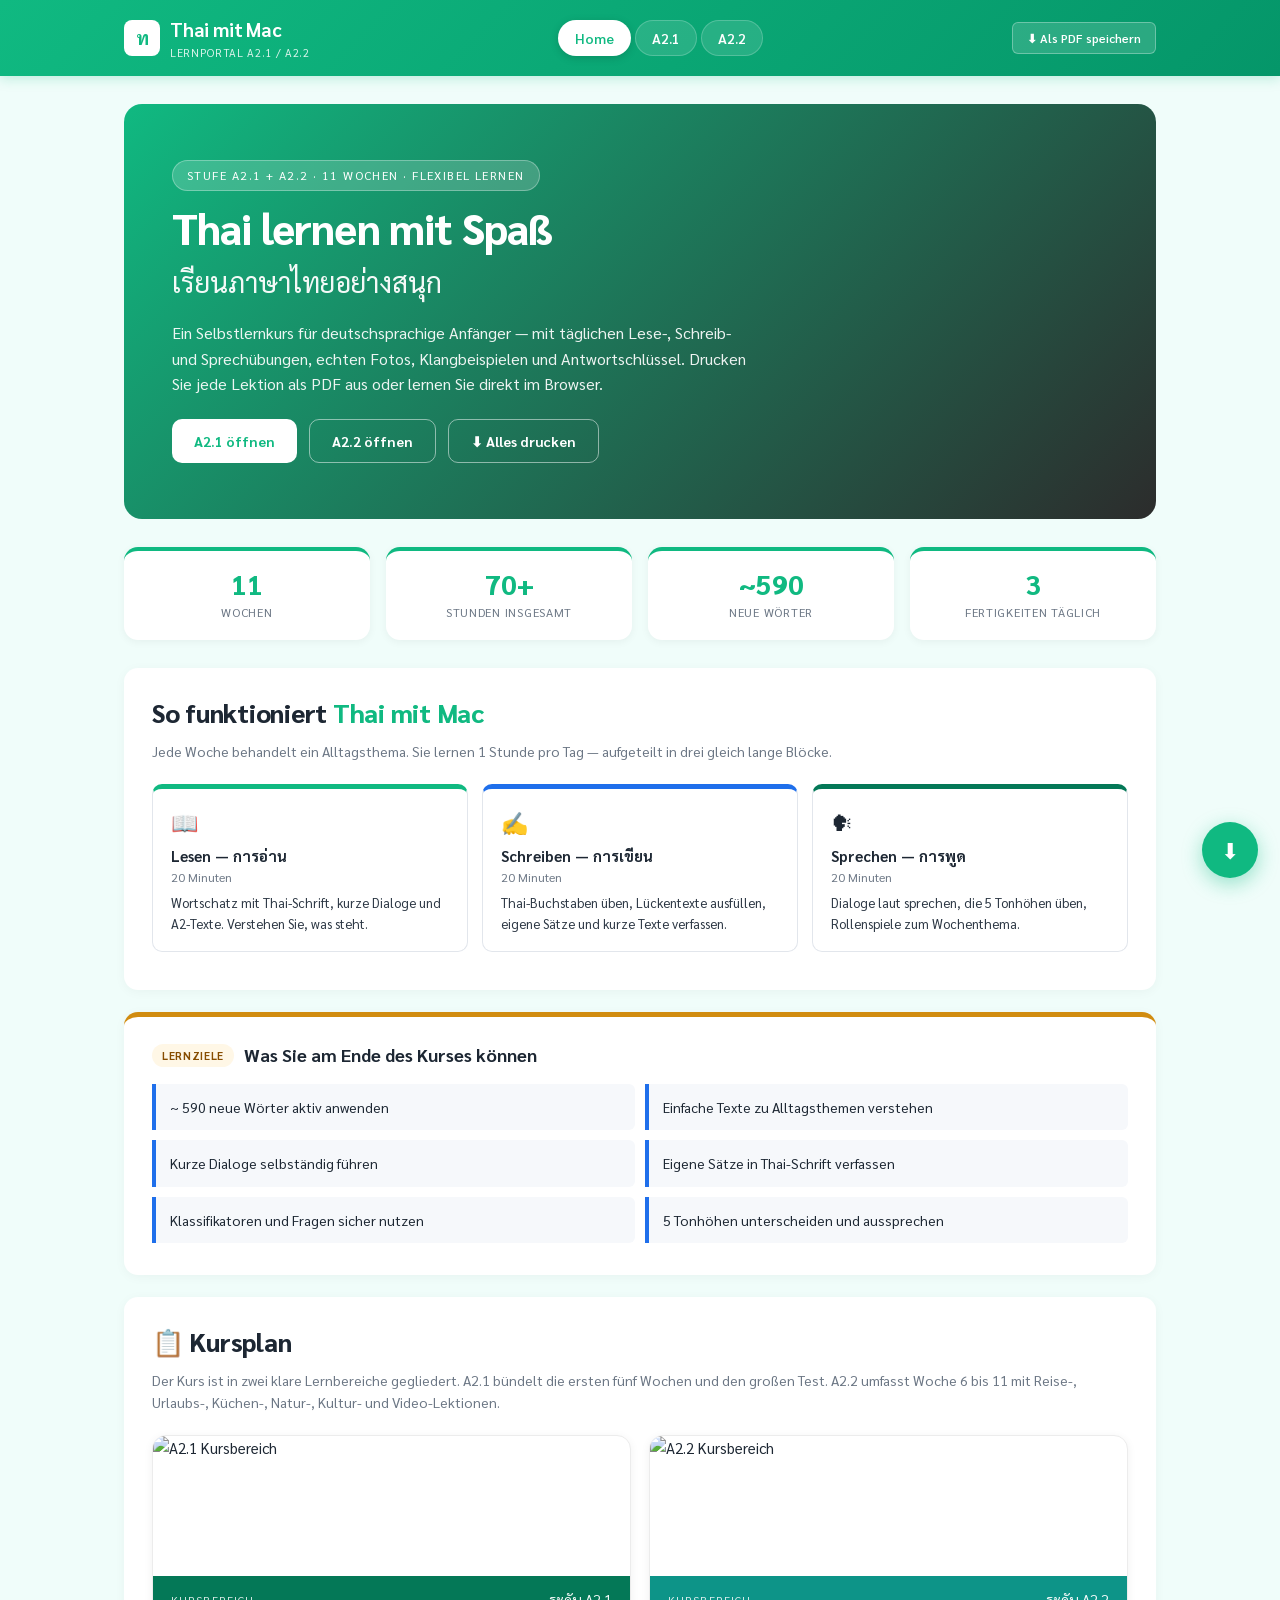
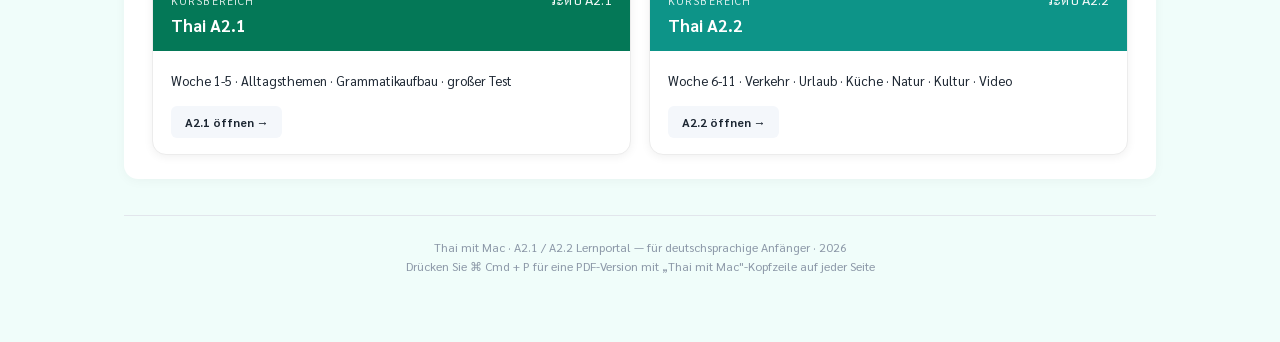
==== commit ebfb59df: "Add Week 11 Nan video lesson" ====
--- a/index.html
+++ b/index.html
@@ -583,6 +583,7 @@
 .week-card.red .head { background: #dc2626; }
 .week-card.ocean .head { background: #0369a1; }
 .week-card.gold .head { background: #a16207; }
+.week-card.berry .head { background: #9f1239; }
 .week-card .body { padding: 16px 18px; font-size: 13px; }
 .week-card .body p { margin: 4px 0; }
 .week-card .body .lab { font-weight: 600; color: #1d2733; display: inline-block; min-width: 78px; }
@@ -813,6 +814,106 @@
 @media print {
   .role-tools { display: none !important; }
   .role-reader .word-role { background: transparent !important; color: inherit !important; box-shadow: none !important; outline: 0 !important; padding: 0 !important; }
+}
+
+/* ==================== VIDEO LESSON ==================== */
+.video-session-head {
+  display: flex;
+  align-items: flex-start;
+  justify-content: space-between;
+  gap: 16px;
+  margin-bottom: 14px;
+}
+.video-session-head h3 { margin: 0; font-size: 19px; color: #1d2733; }
+.video-session-head p { margin: 5px 0 0; color: #566273; font-size: 13px; }
+.video-duration {
+  flex: 0 0 auto;
+  background: #172033;
+  color: #fff;
+  border-radius: 5px;
+  padding: 6px 9px;
+  font-size: 11px;
+  font-weight: 800;
+}
+.video-shell {
+  display: grid;
+  grid-template-columns: minmax(0, 1.6fr) minmax(230px, .8fr);
+  gap: 18px;
+  align-items: start;
+}
+.video-frame {
+  width: 100%;
+  height: 100%;
+  border: 0;
+  background: #111827;
+  display: block;
+}
+.video-player {
+  position: relative;
+  width: 100%;
+  aspect-ratio: 16 / 9;
+  background: #111827;
+  overflow: hidden;
+}
+.video-file-fallback {
+  display: none;
+  position: absolute;
+  inset: 0;
+  align-items: center;
+  justify-content: center;
+  text-align: center;
+  padding: 24px;
+  color: #fff;
+  background-position: center;
+  background-size: cover;
+}
+.video-file-fallback::before { content: ''; position: absolute; inset: 0; background: rgba(15, 23, 42, .78); }
+.video-file-fallback > div { position: relative; max-width: 420px; }
+.video-file-fallback strong { display: block; font-size: 18px; margin-bottom: 7px; }
+.video-file-fallback p { margin: 0 0 13px; color: #e2e8f0; font-size: 12px; line-height: 1.5; }
+.video-file-fallback a {
+  display: inline-block;
+  padding: 8px 12px;
+  border-radius: 5px;
+  background: #fff;
+  color: #172033;
+  font-size: 12px;
+  font-weight: 800;
+  text-decoration: none;
+}
+.video-player.file-mode .video-frame { display: none; }
+.video-player.file-mode .video-file-fallback { display: flex; }
+.video-chapters { border-left: 3px solid #be123c; padding-left: 13px; }
+.video-chapters h4 { margin: 0 0 8px; color: #881337; font-size: 13px; }
+.video-chapters a {
+  display: block;
+  color: #334155;
+  padding: 7px 0;
+  border-bottom: 1px solid #e2e8f0;
+  font-size: 12px;
+  text-decoration: none;
+}
+.video-chapters a:hover, .video-chapters a:focus-visible { color: #9f1239; text-decoration: underline; }
+.video-chapters time { display: inline-block; width: 48px; color: #9f1239; font-weight: 800; }
+.watch-pass {
+  display: grid;
+  grid-template-columns: repeat(3, minmax(0, 1fr));
+  gap: 10px;
+  margin: 15px 0;
+}
+.watch-pass > div { border-top: 3px solid #0369a1; padding: 9px 10px 0; min-width: 0; }
+.watch-pass strong { display: block; color: #0c4a6e; font-size: 12px; margin-bottom: 3px; }
+.watch-pass span { color: #566273; font-size: 12px; line-height: 1.45; }
+.source-note { color: #64748b; font-size: 11px; line-height: 1.5; margin-top: 10px; }
+@media (max-width: 760px) {
+  .video-shell { grid-template-columns: minmax(0, 1fr); }
+  .watch-pass { grid-template-columns: minmax(0, 1fr); }
+  .video-session-head { display: block; }
+  .video-duration { display: inline-block; margin-top: 8px; }
+}
+@media print {
+  .video-frame { display: none !important; }
+  .video-shell { grid-template-columns: 1fr; }
 }
 
 /* ==================== GRAMMAR ==================== */
@@ -1199,7 +1300,7 @@
   <div class="hero-block">
     <div class="bg" style="background-image: url('https://images.unsplash.com/photo-1528181304800-259b08848526?w=1400&q=70&fm=jpg&auto=format');"></div>
     <div class="content">
-      <span class="badge">Stufe A2.1 + A2.2 · 10 Wochen · 1 Stunde pro Tag</span>
+      <span class="badge">Stufe A2.1 + A2.2 · 11 Wochen · flexibel lernen</span>
       <h1>Thai lernen mit Spaß</h1>
       <div class="thai-title thai">เรียนภาษาไทยอย่างสนุก</div>
       <p class="lead">Ein Selbstlernkurs für deutschsprachige Anfänger — mit täglichen Lese-, Schreib- und Sprechübungen, echten Fotos, Klangbeispielen und Antwortschlüssel. Drucken Sie jede Lektion als PDF aus oder lernen Sie direkt im Browser.</p>
@@ -1212,9 +1313,9 @@
   </div>
 
   <div class="stats">
-    <div class="stat"><div class="num">10</div><div class="lab">Wochen</div></div>
-    <div class="stat"><div class="num">70</div><div class="lab">Stunden insgesamt</div></div>
-    <div class="stat"><div class="num">~550</div><div class="lab">neue Wörter</div></div>
+    <div class="stat"><div class="num">11</div><div class="lab">Wochen</div></div>
+    <div class="stat"><div class="num">70+</div><div class="lab">Stunden insgesamt</div></div>
+    <div class="stat"><div class="num">~590</div><div class="lab">neue Wörter</div></div>
     <div class="stat"><div class="num">3</div><div class="lab">Fertigkeiten täglich</div></div>
   </div>
 
@@ -1246,7 +1347,7 @@
   <div class="card amber">
     <h3 class="h-card amber"><span class="pill">Lernziele</span> Was Sie am Ende des Kurses können</h3>
     <ul class="goals">
-      <li>~ 550 neue Wörter aktiv anwenden</li>
+      <li>~ 590 neue Wörter aktiv anwenden</li>
       <li>Einfache Texte zu Alltagsthemen verstehen</li>
       <li>Kurze Dialoge selbständig führen</li>
       <li>Eigene Sätze in Thai-Schrift verfassen</li>
@@ -1257,7 +1358,7 @@
 
   <div class="card">
     <h2 class="section-title"><span class="accent">📋</span> Kursplan</h2>
-    <p class="section-sub">Der Kurs ist in zwei klare Lernbereiche gegliedert. A2.1 bündelt die ersten fünf Wochen und den großen Test. A2.2 umfasst Woche 6 bis 10 mit Reise-, Urlaubs-, Küchen-, Natur- und Kultursituationen.</p>
+    <p class="section-sub">Der Kurs ist in zwei klare Lernbereiche gegliedert. A2.1 bündelt die ersten fünf Wochen und den großen Test. A2.2 umfasst Woche 6 bis 11 mit Reise-, Urlaubs-, Küchen-, Natur-, Kultur- und Video-Lektionen.</p>
     <div class="weeks-grid" style="grid-template-columns: 1fr 1fr;">
       <div class="week-card green" onclick="showTab('a21')">
         <img class="photo" src="https://images.unsplash.com/photo-1498050108023-c5249f4df085?w=600&q=70&fm=jpg&auto=format" alt="A2.1 Kursbereich">
@@ -1277,7 +1378,7 @@
           <div class="th thai">ระดับ A2.2</div>
         </div>
         <div class="body">
-          <p>Woche 6-10 · Verkehr · Urlaub · Küche · Natur · Traditionen</p>
+          <p>Woche 6-11 · Verkehr · Urlaub · Küche · Natur · Kultur · Video</p>
           <button class="open-link">A2.2 öffnen →</button>
         </div>
       </div>
@@ -1435,13 +1536,14 @@
       <span class="badge" style="background: rgba(13, 148, 136, 0.88); border-color: transparent;">Thai A2.2</span>
       <h1>A2.2 Lernbereich</h1>
       <div class="thai-title thai">ระดับ A2.2</div>
-      <p class="lead">Der A2.2-Bereich erweitert die Alltagssprache für Reisen und das Leben in Thailand. Woche 10 ergänzt die Themen um Buddhismus, Tempelbesuche und thailändische Traditionen.</p>
+      <p class="lead">Der A2.2-Bereich erweitert die Alltagssprache für Reisen und das Leben in Thailand. Woche 11 trainiert authentisches Hörverstehen mit einem Food- und Reisevideo aus Nan.</p>
       <div class="cta-row">
         <button class="btn primary" onclick="showTab('woche6')">Woche 6 öffnen</button>
         <button class="btn ghost" onclick="showTab('woche7')">Woche 7 öffnen</button>
         <button class="btn ghost" onclick="showTab('woche8')">Woche 8 öffnen</button>
         <button class="btn ghost" onclick="showTab('woche9')">Woche 9 öffnen</button>
         <button class="btn ghost" onclick="showTab('woche10')">Woche 10 öffnen</button>
+        <button class="btn ghost" onclick="showTab('woche11')">Woche 11 öffnen</button>
         <button class="btn ghost" onclick="printAll()">⬇ Alles drucken</button>
       </div>
     </div>
@@ -1449,8 +1551,8 @@
 
   <div class="info-grid">
     <div class="info-card red"><div class="k">Niveau</div><div class="v">Thai A2.2</div></div>
-    <div class="info-card"><div class="k">Umfang</div><div class="v">Woche 6-10 · 35 Stunden</div></div>
-    <div class="info-card blue"><div class="k">Fokus</div><div class="v">Reisen, Alltag, Natur und Kultur</div></div>
+    <div class="info-card"><div class="k">Umfang</div><div class="v">Woche 6-11 · Präsenz + Video</div></div>
+    <div class="info-card blue"><div class="k">Fokus</div><div class="v">Reisen, Alltag, Natur, Kultur und Hörverstehen</div></div>
   </div>
 
   <div class="card">
@@ -1519,6 +1621,19 @@
           <p><span class="lab">Grammatik:</span> Erfahrungen, Bedeutungen, Unterschiede und Bräuche</p>
           <p><span class="lab">Praxis:</span> Tempelbesuch, Loi Krathong, Wortfilter und Thai-Tastatur</p>
           <button class="open-link">Woche 10 öffnen →</button>
+        </div>
+      </div>
+      <div class="week-card berry" onclick="showTab('woche11')">
+        <img class="photo" src="https://img.youtube.com/vi/ful41w7EPeM/hqdefault.jpg" alt="Food- und Reisevideo über Restaurants in Nan">
+        <div class="head">
+          <div><div class="n">Woche 11</div><div class="t">Essen gehen in Nan · Video-Lektion</div></div>
+          <div class="th thai">ตะลุยกินที่น่าน</div>
+        </div>
+        <div class="body">
+          <p><span class="lab">Video:</span> zwei Sessions à 15 Minuten + freiwilliger Ausklang</p>
+          <p><span class="lab">Sprache:</span> Geschmack, Empfehlungen und gesprochene Alltagssprache</p>
+          <p><span class="lab">Praxis:</span> Hörfragen, Wortfilter, Restaurantkritik und Empfehlung</p>
+          <button class="open-link">Woche 11 öffnen →</button>
         </div>
       </div>
     </div>
@@ -5443,6 +5558,264 @@
     <div class="ak-block"><h4>Übung 3 - Unterschiede und Regeln</h4><ol><li>แต่ละครอบครัวมีประเพณีต่างกัน</li><li>แต่ละวัดมีกฎไม่เหมือนกัน</li><li>กรุณาแต่งกายตามกฎของวัด</li><li>เราทำตามคำแนะนำของพระสงฆ์</li><li>แต่ละภาคฉลองสงกรานต์ต่างกัน</li><li>ผู้มาเยือนปฏิบัติตามมารยาทไทย</li></ol></div>
     <div class="ak-block"><h4>Übung 4 - Erster Tempelbesuch (Muster)</h4><p class="thai" style="font-size:14px;">ฉันยังไม่เคยไปวัดไทย พรุ่งนี้ฉันจะไปกับมะลิ ฉันจะทำตามกฎของวัดและคำแนะนำของมะลิ ก่อนถ่ายรูปฉันจะขออนุญาต</p><p style="font-size:12px; font-style:italic; color:#5a6573;">Ich war noch nie in einem thailändischen Tempel. Morgen gehe ich mit Mali. Ich werde die Tempelregeln und Malis Hinweise befolgen. Vor dem Fotografieren bitte ich um Erlaubnis.</p></div>
     <div class="ak-block"><h4>Übung 5 - Tradition erklären (Muster)</h4><p class="thai" style="font-size:14px;">ประเพณีนี้เรียกว่าลอยกระทง การลอยกระทงหมายถึงการขอบคุณน้ำ หลายครอบครัวทำกระทงด้วยใบตอง ดอกไม้ และเทียน ตอนค่ำทุกคนไปที่แม่น้ำ แต่ละครอบครัวอาจฉลองต่างกัน เราควรทำตามกฎเพื่อรักษาแม่น้ำ</p><p style="font-size:12px; font-style:italic; color:#5a6573;">Diese Tradition heißt Loi Krathong. Sie drückt Dankbarkeit gegenüber dem Wasser aus. Viele Familien basteln Krathongs aus Bananenblättern, Blumen und Kerzen. Abends gehen alle zum Fluss, wobei jede Familie etwas anders feiern kann. Regeln helfen, den Fluss zu schützen.</p></div>
+  </div>
+
+</section>
+
+<!-- ==================== WOCHE 11: VIDEO-LEKTION NAN ==================== -->
+<section id="woche11" class="page">
+
+  <div class="hero-block" style="min-height: 300px;">
+    <div class="bg" style="background-image: url('https://img.youtube.com/vi/ful41w7EPeM/maxresdefault.jpg');"></div>
+    <div class="content">
+      <span class="badge" style="background: rgba(159, 18, 57, 0.9); border-color: transparent;">Woche 11 · A2.2 · Video</span>
+      <h1>Essen gehen in Nan</h1>
+      <div class="thai-title thai">ตะลุยกินที่น่าน</div>
+      <p class="lead">Trainieren Sie authentisches Hörverstehen mit einem thailändischen Food- und Reisevideo. Zwei Abschnitte à 15 Minuten führen durch Restaurants, Cafés, Geschmacksbeschreibungen und spontane Gespräche in Nan.</p>
+    </div>
+  </div>
+
+  <div class="info-grid">
+    <div class="info-card"><div class="k">Video</div><div class="v">2 Sessions × 15 Minuten</div></div>
+    <div class="info-card blue"><div class="k">Sprache</div><div class="v">Gesprochenes Thai im Food-Vlog</div></div>
+    <div class="info-card red"><div class="k">Lernziel</div><div class="v">Verstehen, bewerten und empfehlen</div></div>
+  </div>
+
+  <div class="card green">
+    <h3 class="h-card"><span class="pill">Lektion 1</span> Videowortschatz · คำศัพท์จากวิดีโอ</h3>
+    <p class="vocab-type-note"><strong>Worttyp · ชนิดคำ:</strong> Die Auswahl stammt aus den beiden Videosegmenten. Geschmack, Konsistenz, Empfehlungen und typische Vlog-Ausdrücke stehen im Mittelpunkt.</p>
+
+    <h4 style="color:#047857; margin-top:14px;">A · Restaurants und Gerichte · ร้านอาหารและอาหาร</h4>
+    <table class="vocab has-types">
+      <thead><tr><th class="col-thai">Thai</th><th class="col-trans">Aussprache</th><th class="col-de">Deutsch</th><th class="col-type">Worttyp</th><th class="col-icon">Icon</th></tr></thead>
+      <tbody>
+        <tr><td class="thai">ร้านอาหาร</td><td class="translit">ráan-aa-hǎan</td><td>Restaurant</td><td><span class="word-type noun">Nomen</span></td><td>🍽️</td></tr>
+        <tr><td class="thai">เมนู</td><td class="translit">mee-nuu</td><td>Speisekarte, Gericht</td><td><span class="word-type noun">Nomen</span></td><td>📋</td></tr>
+        <tr><td class="thai">น้ำซุป</td><td class="translit">náam-súp</td><td>Brühe</td><td><span class="word-type noun">Nomen</span></td><td>🥣</td></tr>
+        <tr><td class="thai">เครื่องใน</td><td class="translit">khrʉ̂ang-nai</td><td>Innereien</td><td><span class="word-type noun">Nomen</span></td><td>🥩</td></tr>
+        <tr><td class="thai">บะหมี่</td><td class="translit">bà-mìi</td><td>Eiernudeln</td><td><span class="word-type noun">Nomen</span></td><td>🍜</td></tr>
+        <tr><td class="thai">ขนมเปี๊ยะ</td><td class="translit">khà-nǒm-pía</td><td>gefülltes chinesisch-thailändisches Gebäck</td><td><span class="word-type noun">Nomen</span></td><td>🥮</td></tr>
+        <tr><td class="thai">น้ำเงี้ยว</td><td class="translit">náam-ngíao</td><td>nordthailändische Nudelsuppe</td><td><span class="word-type noun">Nomen</span></td><td>🍲</td></tr>
+        <tr><td class="thai">ข้าวซอย</td><td class="translit">khâao-soi</td><td>nordthailändische Curry-Nudeln</td><td><span class="word-type noun">Nomen</span></td><td>🍛</td></tr>
+        <tr><td class="thai">ขนมจีน</td><td class="translit">khà-nǒm-jiin</td><td>fermentierte Reisnudeln</td><td><span class="word-type noun">Nomen</span></td><td>🍝</td></tr>
+        <tr><td class="thai">มะแขว่น</td><td class="translit">má-khwàen</td><td>nordthailändisches Gewürz</td><td><span class="word-type noun">Nomen</span></td><td>🌿</td></tr>
+        <tr><td class="thai">ถั่วเน่า</td><td class="translit">thùa-nâo</td><td>fermentierte Sojabohnen</td><td><span class="word-type noun">Nomen</span></td><td>🫘</td></tr>
+        <tr><td class="thai">เตาถ่าน</td><td class="translit">tao-thàan</td><td>Holzkohleherd</td><td><span class="word-type noun">Nomen</span></td><td>🔥</td></tr>
+      </tbody>
+    </table>
+
+    <h4 style="color:#047857; margin-top:20px;">B · Geschmack und Konsistenz · รสชาติและเนื้อสัมผัส</h4>
+    <table class="vocab has-types">
+      <thead><tr><th class="col-thai">Thai</th><th class="col-trans">Aussprache</th><th class="col-de">Deutsch</th><th class="col-type">Worttyp</th><th class="col-icon">Icon</th></tr></thead>
+      <tbody>
+        <tr><td class="thai">รสชาติ</td><td class="translit">rót-châat</td><td>Geschmack</td><td><span class="word-type noun">Nomen</span></td><td>👅</td></tr>
+        <tr><td class="thai">อร่อย</td><td class="translit">à-ròi</td><td>lecker</td><td><span class="word-type adjective">Adjektiv</span></td><td>😋</td></tr>
+        <tr><td class="thai">เข้มข้น</td><td class="translit">khêm-khôn</td><td>intensiv, kräftig</td><td><span class="word-type adjective">Adjektiv</span></td><td>🟤</td></tr>
+        <tr><td class="thai">จัดจ้าน</td><td class="translit">jàt-jâan</td><td>kräftig gewürzt</td><td><span class="word-type adjective">Adjektiv</span></td><td>🌶️</td></tr>
+        <tr><td class="thai">เผ็ด</td><td class="translit">phèt</td><td>scharf</td><td><span class="word-type adjective">Adjektiv</span></td><td>🌶️</td></tr>
+        <tr><td class="thai">หอม</td><td class="translit">hǒom</td><td>duftend, aromatisch</td><td><span class="word-type adjective">Adjektiv</span></td><td>👃</td></tr>
+        <tr><td class="thai">นุ่ม</td><td class="translit">nûm</td><td>weich, zart</td><td><span class="word-type adjective">Adjektiv</span></td><td>☁️</td></tr>
+        <tr><td class="thai">กรอบ</td><td class="translit">kròp</td><td>knusprig</td><td><span class="word-type adjective">Adjektiv</span></td><td>✨</td></tr>
+        <tr><td class="thai">สดใหม่</td><td class="translit">sòt-mài</td><td>frisch</td><td><span class="word-type adjective">Adjektiv</span></td><td>🥬</td></tr>
+        <tr><td class="thai">สดชื่น</td><td class="translit">sòt-chʉ̂ʉn</td><td>erfrischend</td><td><span class="word-type adjective">Adjektiv</span></td><td>🧊</td></tr>
+        <tr><td class="thai">ไม่หวานมาก</td><td class="translit">mâi-wǎan-mâak</td><td>nicht sehr süß</td><td><span class="word-type phrase">Adjektivgruppe</span></td><td>🍬</td></tr>
+        <tr><td class="thai">น่ากิน</td><td class="translit">nâa-gin</td><td>appetitlich</td><td><span class="word-type adjective">Adjektiv</span></td><td>🤩</td></tr>
+      </tbody>
+    </table>
+
+    <h4 style="color:#047857; margin-top:20px;">C · Handlungen und Empfehlungen · การกระทำและคำแนะนำ</h4>
+    <table class="vocab has-types">
+      <thead><tr><th class="col-thai">Thai</th><th class="col-trans">Aussprache</th><th class="col-de">Deutsch</th><th class="col-type">Worttyp</th><th class="col-icon">Icon</th></tr></thead>
+      <tbody>
+        <tr><td class="thai">แนะนำ</td><td class="translit">náe-nam</td><td>empfehlen</td><td><span class="word-type verb">Verb</span></td><td>💡</td></tr>
+        <tr><td class="thai">ชิม</td><td class="translit">chim</td><td>probieren, kosten</td><td><span class="word-type verb">Verb</span></td><td>🥄</td></tr>
+        <tr><td class="thai">ปรุง</td><td class="translit">prung</td><td>abschmecken, würzen</td><td><span class="word-type verb">Verb</span></td><td>🧂</td></tr>
+        <tr><td class="thai">สั่ง</td><td class="translit">sàng</td><td>bestellen</td><td><span class="word-type verb">Verb</span></td><td>🧾</td></tr>
+        <tr><td class="thai">ทำเอง</td><td class="translit">tham-eeng</td><td>selbst machen</td><td><span class="word-type phrase">Verbgruppe</span></td><td>🙌</td></tr>
+        <tr><td class="thai">ทำสดใหม่ทุกวัน</td><td class="translit">tham-sòt-mài-thúk-wan</td><td>jeden Tag frisch zubereiten</td><td><span class="word-type phrase">Verbgruppe</span></td><td>📅</td></tr>
+        <tr><td class="thai">เปิดปุ๊บเต็มปั๊บ</td><td class="translit">pə̀ət-púp-tem-páp</td><td>sofort nach dem Öffnen voll sein</td><td><span class="word-type expression">Redemittel</span></td><td>⚡</td></tr>
+        <tr><td class="thai">หมดก่อน</td><td class="translit">mòt-gòn</td><td>früher ausverkauft sein</td><td><span class="word-type phrase">Verbgruppe</span></td><td>⏳</td></tr>
+        <tr><td class="thai">ถ่ายรูป</td><td class="translit">thàai-rûup</td><td>fotografieren</td><td><span class="word-type phrase">Verbgruppe</span></td><td>📷</td></tr>
+        <tr><td class="thai">สนับสนุนเกษตรกร</td><td class="translit">sà-nàp-sà-nǔn-gà-sèet-trà-gɔɔn</td><td>Landwirte unterstützen</td><td><span class="word-type phrase">Verbgruppe</span></td><td>🤝</td></tr>
+      </tbody>
+    </table>
+
+    <h4 style="color:#047857; margin-top:20px;">D · Gesprochenes Thai · ภาษาไทยพูด</h4>
+    <table class="vocab has-types">
+      <thead><tr><th class="col-thai">Thai</th><th class="col-trans">Aussprache</th><th class="col-de">Deutsch</th><th class="col-type">Worttyp</th><th class="col-icon">Icon</th></tr></thead>
+      <tbody>
+        <tr><td class="thai">ถ้าเกิด</td><td class="translit">thâa-gə̀ət</td><td>falls, wenn</td><td><span class="word-type connector">Konnektor</span></td><td>🔀</td></tr>
+        <tr><td class="thai">เพราะฉะนั้น</td><td class="translit">phrɔ́-chà-nán</td><td>deshalb</td><td><span class="word-type connector">Konnektor</span></td><td>➡️</td></tr>
+        <tr><td class="thai">ก่อน</td><td class="translit">gɔ̀ɔn</td><td>zuerst, vorher</td><td><span class="word-type time">Zeitangabe</span></td><td>1️⃣</td></tr>
+        <tr><td class="thai">แล้วก็</td><td class="translit">láeo-gɔ̂</td><td>und dann, außerdem</td><td><span class="word-type connector">Konnektor</span></td><td>➕</td></tr>
+        <tr><td class="thai">เหมือน</td><td class="translit">mʉ̌an</td><td>wie, ähnlich</td><td><span class="word-type connector">Vergleich</span></td><td>🟰</td></tr>
+        <tr><td class="thai">ประมาณ</td><td class="translit">prà-maan</td><td>ungefähr</td><td><span class="word-type particle">Partikel</span></td><td>≈</td></tr>
+        <tr><td class="thai">เนี่ย</td><td class="translit">nîa</td><td>dies hier; Fokuspartikel</td><td><span class="word-type particle">Partikel</span></td><td>👉</td></tr>
+        <tr><td class="thai">ผมขอแนะนำว่า</td><td class="translit">phǒm-khǒr-náe-nam-wâa</td><td>Ich möchte empfehlen, dass …</td><td><span class="word-type expression">Redemittel</span></td><td>🗣️</td></tr>
+      </tbody>
+    </table>
+  </div>
+
+  <div class="card blue">
+    <div class="video-session-head">
+      <div><h3>Session 1 · Essen in der Stadt Nan</h3><p class="thai">ช่วงที่ 1 · ตะลุยกินในตัวเมืองน่าน</p></div>
+      <span class="video-duration">00:00–15:00 · 15 Min.</span>
+    </div>
+    <div class="video-shell">
+      <div class="video-player" data-video-src="https://www.youtube-nocookie.com/embed/ful41w7EPeM?start=0&amp;end=900&amp;rel=0">
+        <iframe class="video-frame" title="Woche 11 Session 1: Restaurants in Nan, Minute 0 bis 15" loading="lazy" referrerpolicy="strict-origin-when-cross-origin" allow="accelerometer; autoplay; clipboard-write; encrypted-media; gyroscope; picture-in-picture; web-share" allowfullscreen></iframe>
+        <div class="video-file-fallback" style="background-image:url('https://img.youtube.com/vi/ful41w7EPeM/hqdefault.jpg');"><div><strong>Session 1 · 00:00–15:00</strong><p>Direkt geöffnete HTML-Dateien können YouTube keinen gültigen Absender übermitteln. Nutzen Sie die lokale Vorschau oder öffnen Sie dieses Segment auf YouTube.</p><a href="https://www.youtube.com/watch?v=ful41w7EPeM&amp;t=0s" target="_blank" rel="noopener">Auf YouTube ansehen</a></div></div>
+      </div>
+      <div class="video-chapters">
+        <h4>Orientierung im Video</h4>
+        <a href="https://www.youtube.com/watch?v=ful41w7EPeM&amp;t=70s" target="_blank" rel="noopener"><time>01:10</time> เลิศรส · Frühstückssuppe</a>
+        <a href="https://www.youtube.com/watch?v=ful41w7EPeM&amp;t=341s" target="_blank" rel="noopener"><time>05:41</time> สหายสายเตี๋ยว · hausgemachte Nudeln</a>
+        <a href="https://www.youtube.com/watch?v=ful41w7EPeM&amp;t=474s" target="_blank" rel="noopener"><time>07:54</time> โวล่านิรวาณ · Café im alten Haus</a>
+        <a href="https://www.youtube.com/watch?v=ful41w7EPeM&amp;t=704s" target="_blank" rel="noopener"><time>11:44</time> เสน่ห์เหนือ · nordthailändische Küche</a>
+      </div>
+    </div>
+    <div class="watch-pass">
+      <div><strong>Vor dem Sehen · 2 Min.</strong><span>Markieren Sie fünf Wörter aus Lektion 1, die Sie in einem Food-Vlog erwarten.</span></div>
+      <div><strong>Erstes Sehen · 15 Min.</strong><span>Notieren Sie nur Restauranttyp, Hauptgericht und eine Geschmacksbeschreibung.</span></div>
+      <div><strong>Gezieltes Hören · 5 Min.</strong><span>Spulen Sie zu zwei Kapiteln zurück und achten Sie auf Öffnungszeiten, Preise oder Zutaten.</span></div>
+    </div>
+    <div class="exercise" id="w11-s1-quiz"><span class="num">1</span><h4>Hörverstehen · Session 1</h4><p class="task">Wählen Sie nach dem ersten Videosehen die beste Antwort.</p>
+      <div class="w6-mc" data-answer="b"><p><strong>1.</strong> In welcher Provinz findet die Tour statt?</p><div class="w6-options"><button class="w6-option" data-choice="a" onclick="w6PickChoice(this)"><span class="mark"></span>Phuket</button><button class="w6-option" data-choice="b" onclick="w6PickChoice(this)"><span class="mark"></span>Nan</button><button class="w6-option" data-choice="c" onclick="w6PickChoice(this)"><span class="mark"></span>Trat</button><button class="w6-option" data-choice="d" onclick="w6PickChoice(this)"><span class="mark"></span>Krabi</button></div></div>
+      <div class="w6-mc" data-answer="c"><p><strong>2.</strong> Was empfiehlt der Moderator als leichtes Frühstück?</p><div class="w6-options"><button class="w6-option" data-choice="a" onclick="w6PickChoice(this)"><span class="mark"></span>Klebreis mit Mango</button><button class="w6-option" data-choice="b" onclick="w6PickChoice(this)"><span class="mark"></span>grünes Curry</button><button class="w6-option" data-choice="c" onclick="w6PickChoice(this)"><span class="mark"></span>Schweineblutsuppe</button><button class="w6-option" data-choice="d" onclick="w6PickChoice(this)"><span class="mark"></span>gebratenen Reis</button></div></div>
+      <div class="w6-mc" data-answer="a"><p><strong>3.</strong> Wann sollte man zum Restaurant Lert Ros kommen?</p><div class="w6-options"><button class="w6-option" data-choice="a" onclick="w6PickChoice(this)"><span class="mark"></span>am Morgen</button><button class="w6-option" data-choice="b" onclick="w6PickChoice(this)"><span class="mark"></span>spät am Abend</button><button class="w6-option" data-choice="c" onclick="w6PickChoice(this)"><span class="mark"></span>nach Mitternacht</button><button class="w6-option" data-choice="d" onclick="w6PickChoice(this)"><span class="mark"></span>nur sonntags</button></div></div>
+      <div class="w6-mc" data-answer="d"><p><strong>4.</strong> Was ist bei Sahai Sai Tiao hausgemacht?</p><div class="w6-options"><button class="w6-option" data-choice="a" onclick="w6PickChoice(this)"><span class="mark"></span>die Stühle</button><button class="w6-option" data-choice="b" onclick="w6PickChoice(this)"><span class="mark"></span>der Kaffee</button><button class="w6-option" data-choice="c" onclick="w6PickChoice(this)"><span class="mark"></span>das Eis</button><button class="w6-option" data-choice="d" onclick="w6PickChoice(this)"><span class="mark"></span>die Nudeln</button></div></div>
+      <div class="w6-mc" data-answer="b"><p><strong>5.</strong> Welche Spezialität backt das Café im alten Haus?</p><div class="w6-options"><button class="w6-option" data-choice="a" onclick="w6PickChoice(this)"><span class="mark"></span>Baguette</button><button class="w6-option" data-choice="b" onclick="w6PickChoice(this)"><span class="mark"></span>Khanom Pia</button><button class="w6-option" data-choice="c" onclick="w6PickChoice(this)"><span class="mark"></span>Pizza</button><button class="w6-option" data-choice="d" onclick="w6PickChoice(this)"><span class="mark"></span>Waffeln</button></div></div>
+      <div class="w6-mc" data-answer="c"><p><strong>6.</strong> Was soll man bei Saneh Nuea vor dem Nachwürzen tun?</p><div class="w6-options"><button class="w6-option" data-choice="a" onclick="w6PickChoice(this)"><span class="mark"></span>bezahlen</button><button class="w6-option" data-choice="b" onclick="w6PickChoice(this)"><span class="mark"></span>fotografieren</button><button class="w6-option" data-choice="c" onclick="w6PickChoice(this)"><span class="mark"></span>zuerst probieren</button><button class="w6-option" data-choice="d" onclick="w6PickChoice(this)"><span class="mark"></span>Wasser bestellen</button></div></div>
+      <button class="w6-check-pill" type="button" onclick="w11CheckSession('w11-s1-quiz','w11-s1-result')">✓ Session 1 prüfen</button><div id="w11-s1-result" class="w6-result"></div>
+    </div>
+  </div>
+
+  <div class="card red">
+    <div class="video-session-head">
+      <div><h3>Session 2 · Lokale Küche auf dem Weg nach Pua</h3><p class="thai">ช่วงที่ 2 · อาหารท้องถิ่นระหว่างทางไปปัว</p></div>
+      <span class="video-duration">15:00–30:00 · 15 Min.</span>
+    </div>
+    <div class="video-shell">
+      <div class="video-player" data-video-src="https://www.youtube-nocookie.com/embed/ful41w7EPeM?start=900&amp;end=1800&amp;rel=0">
+        <iframe class="video-frame" title="Woche 11 Session 2: Lokale Küche und Pua, Minute 15 bis 30" loading="lazy" referrerpolicy="strict-origin-when-cross-origin" allow="accelerometer; autoplay; clipboard-write; encrypted-media; gyroscope; picture-in-picture; web-share" allowfullscreen></iframe>
+        <div class="video-file-fallback" style="background-image:url('https://img.youtube.com/vi/ful41w7EPeM/hqdefault.jpg');"><div><strong>Session 2 · 15:00–30:00</strong><p>Direkt geöffnete HTML-Dateien können YouTube keinen gültigen Absender übermitteln. Nutzen Sie die lokale Vorschau oder öffnen Sie dieses Segment auf YouTube.</p><a href="https://www.youtube.com/watch?v=ful41w7EPeM&amp;t=900s" target="_blank" rel="noopener">Auf YouTube ansehen</a></div></div>
+      </div>
+      <div class="video-chapters">
+        <h4>Orientierung im Video</h4>
+        <a href="https://www.youtube.com/watch?v=ful41w7EPeM&amp;t=900s" target="_blank" rel="noopener"><time>15:00</time> เสน่ห์เหนือ · Geschmack und Makhwaen</a>
+        <a href="https://www.youtube.com/watch?v=ful41w7EPeM&amp;t=1166s" target="_blank" rel="noopener"><time>19:26</time> เจ๊โอชิน · lokale Reisnudeln</a>
+        <a href="https://www.youtube.com/watch?v=ful41w7EPeM&amp;t=1314s" target="_blank" rel="noopener"><time>21:54</time> เตาถ่าน · Kochen über Holzkohle</a>
+        <a href="https://www.youtube.com/watch?v=ful41w7EPeM&amp;t=1550s" target="_blank" rel="noopener"><time>25:50</time> โรงบ่มปัว · altes Tabaklager als Café</a>
+      </div>
+    </div>
+    <div class="watch-pass">
+      <div><strong>Vor dem Sehen · 2 Min.</strong><span>Ordnen Sie มะแขว่น, เตาถ่าน, ขนมจีน und โรงบ่ม den Kategorien Zutat, Werkzeug, Gericht und Ort zu.</span></div>
+      <div><strong>Erstes Sehen · 15 Min.</strong><span>Hören Sie auf Begründungen: Warum kocht die Besitzerin selbst, und warum dürfen Gäste nicht überall hinein?</span></div>
+      <div><strong>Gezieltes Hören · 5 Min.</strong><span>Notieren Sie drei Wörter für Geschmack oder Konsistenz und einen traditionellen Arbeitsschritt.</span></div>
+    </div>
+    <div class="exercise" id="w11-s2-quiz"><span class="num">2</span><h4>Hörverstehen · Session 2</h4><p class="task">Achten Sie auf Gründe, Herstellung und lokale Besonderheiten.</p>
+      <div class="w6-mc" data-answer="a"><p><strong>1.</strong> Welches nordthailändische Gewürz wird mit Sichuanpfeffer verglichen?</p><div class="w6-options"><button class="w6-option" data-choice="a" onclick="w6PickChoice(this)"><span class="mark"></span>มะแขว่น</button><button class="w6-option" data-choice="b" onclick="w6PickChoice(this)"><span class="mark"></span>อัญชัน</button><button class="w6-option" data-choice="c" onclick="w6PickChoice(this)"><span class="mark"></span>ใบเตย</button><button class="w6-option" data-choice="d" onclick="w6PickChoice(this)"><span class="mark"></span>ลำไย</button></div></div>
+      <div class="w6-mc" data-answer="d"><p><strong>2.</strong> Warum begann Je Oshin selbst Khanom Jin zu kochen?</p><div class="w6-options"><button class="w6-option" data-choice="a" onclick="w6PickChoice(this)"><span class="mark"></span>Sie wollte ein Hotel eröffnen.</button><button class="w6-option" data-choice="b" onclick="w6PickChoice(this)"><span class="mark"></span>Sie erbte eine Fabrik.</button><button class="w6-option" data-choice="c" onclick="w6PickChoice(this)"><span class="mark"></span>Sie mochte keine Nudeln.</button><button class="w6-option" data-choice="d" onclick="w6PickChoice(this)"><span class="mark"></span>Anderswo traf der Geschmack nicht ihren Geschmack.</button></div></div>
+      <div class="w6-mc" data-answer="b"><p><strong>3.</strong> Womit kocht das Restaurant traditionelle Gerichte?</p><div class="w6-options"><button class="w6-option" data-choice="a" onclick="w6PickChoice(this)"><span class="mark"></span>Mikrowelle</button><button class="w6-option" data-choice="b" onclick="w6PickChoice(this)"><span class="mark"></span>Holzkohle- und Holzherd</button><button class="w6-option" data-choice="c" onclick="w6PickChoice(this)"><span class="mark"></span>Solarofen</button><button class="w6-option" data-choice="d" onclick="w6PickChoice(this)"><span class="mark"></span>Induktionsplatte</button></div></div>
+      <div class="w6-mc" data-answer="c"><p><strong>4.</strong> Was kann mittags passieren?</p><div class="w6-options"><button class="w6-option" data-choice="a" onclick="w6PickChoice(this)"><span class="mark"></span>Das Café wird zum Hotel.</button><button class="w6-option" data-choice="b" onclick="w6PickChoice(this)"><span class="mark"></span>Es schneit.</button><button class="w6-option" data-choice="c" onclick="w6PickChoice(this)"><span class="mark"></span>Das Essen ist früh ausverkauft.</button><button class="w6-option" data-choice="d" onclick="w6PickChoice(this)"><span class="mark"></span>Die Preise verdoppeln sich.</button></div></div>
+      <div class="w6-mc" data-answer="a"><p><strong>5.</strong> Was waren die ungewöhnlichen Gebäude in Pua ursprünglich?</p><div class="w6-options"><button class="w6-option" data-choice="a" onclick="w6PickChoice(this)"><span class="mark"></span>Tabak-Trocknungs- und Reifehäuser</button><button class="w6-option" data-choice="b" onclick="w6PickChoice(this)"><span class="mark"></span>Bahnhöfe</button><button class="w6-option" data-choice="c" onclick="w6PickChoice(this)"><span class="mark"></span>Tempel</button><button class="w6-option" data-choice="d" onclick="w6PickChoice(this)"><span class="mark"></span>Schulen</button></div></div>
+      <div class="w6-mc" data-answer="d"><p><strong>6.</strong> Woher stammen die Kaffeebohnen des Cafés?</p><div class="w6-options"><button class="w6-option" data-choice="a" onclick="w6PickChoice(this)"><span class="mark"></span>Brasilien</button><button class="w6-option" data-choice="b" onclick="w6PickChoice(this)"><span class="mark"></span>Japan</button><button class="w6-option" data-choice="c" onclick="w6PickChoice(this)"><span class="mark"></span>Frankreich</button><button class="w6-option" data-choice="d" onclick="w6PickChoice(this)"><span class="mark"></span>Nan</button></div></div>
+      <button class="w6-check-pill" type="button" onclick="w11CheckSession('w11-s2-quiz','w11-s2-result')">✓ Session 2 prüfen</button><div id="w11-s2-result" class="w6-result"></div>
+    </div>
+    <p class="source-note"><strong>Freiwilliger Ausklang:</strong> Minute 30:00–33:32 zeigt Bua-Loy-Desserts und Spezialitätenkaffee. Dieser Teil gehört nicht zu den beiden 15-Minuten-Kernsessions.</p>
+  </div>
+
+  <div class="card amber">
+    <h3 class="h-card amber"><span class="pill">Lektion 2</span> Sprache eines Food-Vlogs · ภาษาของวิดีโอรีวิวอาหาร</h3>
+    <div class="grammar">
+      <h4>1 · Bewerten, ohne nur อร่อย zu sagen</h4>
+      <table><thead><tr><th>Muster</th><th>Beispiel</th><th>Bedeutung</th></tr></thead><tbody>
+        <tr><td><strong>น่า + Verb</strong></td><td class="thai">อาหารร้านนี้น่ากินมาก</td><td>Das Essen dieses Restaurants sieht sehr appetitlich aus.</td></tr>
+        <tr><td><strong>ไม่ + Adjektiv + มาก</strong></td><td class="thai">ขนมไม่หวานมาก</td><td>Das Dessert ist nicht sehr süß.</td></tr>
+        <tr><td><strong>มีความ + Adjektiv</strong></td><td class="thai">น้ำซุปมีความเข้มข้น</td><td>Die Brühe hat eine kräftige Intensität. Umgangssprachlich im Review.</td></tr>
+        <tr><td><strong>Adjektiv + ที่สุด</strong></td><td class="thai">เมนูนี้อร่อยที่สุด</td><td>Dieses Gericht ist am leckersten.</td></tr>
+      </tbody></table>
+    </div>
+    <div class="grammar">
+      <h4>2 · Vergleichen, erklären und weiterführen</h4>
+      <table><thead><tr><th>Muster</th><th>Beispiel</th><th>Funktion</th></tr></thead><tbody>
+        <tr><td><strong>เหมือน</strong></td><td class="thai">มะแขว่นเหมือนพริกเสฉวน</td><td>Ähnlichkeit ausdrücken</td></tr>
+        <tr><td><strong>กว่า</strong></td><td class="thai">เตาถ่านร้อนลึกกว่าเตาแก๊ส</td><td>zwei Dinge vergleichen</td></tr>
+        <tr><td><strong>ก่อน … แล้วก็ …</strong></td><td class="thai">ชิมก่อน แล้วก็ปรุงเพิ่ม</td><td>Handlungen ordnen</td></tr>
+        <tr><td><strong>เพราะฉะนั้น</strong></td><td class="thai">คนเยอะ เพราะฉะนั้นควรมาเร็ว</td><td>eine Schlussfolgerung einleiten</td></tr>
+      </tbody></table>
+    </div>
+    <div class="tip"><strong>Hörtipp:</strong> เนี่ย, คือ, ก็ und แบบ strukturieren spontane Rede. Beim ersten Hören müssen Sie diese Partikeln nicht übersetzen; hören Sie auf die Inhaltswörter direkt danach.</div>
+  </div>
+
+  <div class="card purple">
+    <h3 class="h-card purple"><span class="pill">Lektion 3</span> Gekürzter Hörtext · ใจความสำคัญจากวิดีโอ</h3>
+    <p class="section-sub">Die folgenden Sätze fassen den bereitgestellten automatischen Videotext in korrigiertem Lern-Thai zusammen. Sie sind keine wörtliche Abschrift.</p>
+    <div class="role-tools" id="w11-role-tools">
+      <div class="role-filter-head"><strong>Worttyp und Satzfunktion filtern · ชนิดคำและหน้าที่ในประโยค</strong><button class="role-clear" type="button" onclick="clearWordRoles('w11-role-reader','w11-role-tools')">× Markierungen aus</button></div>
+      <div class="role-filter-options"></div>
+    </div>
+    <div class="reading role-reader" id="w11-role-reader">
+      <p class="thai th-mid"><span class="word-role role-context">ในวิดีโอนี้</span> <span class="word-role role-subject">ผู้ดำเนินรายการ</span> <span class="word-role role-verb">พาไปชิม</span> <span class="word-role role-object">อาหารท้องถิ่นหลายร้าน</span> <span class="word-role role-context">ที่จังหวัดน่าน</span></p><p class="de">In diesem Video führt der Moderator durch mehrere lokale Restaurants in der Provinz Nan.</p>
+      <p class="thai th-mid"><span class="word-role role-context">ตอนเช้า</span> <span class="word-role role-subject">ร้านเลิศรส</span> <span class="word-role role-verb">เสิร์ฟ</span> <span class="word-role role-object">ต้มเลือดหมูร้อน ๆ</span> <span class="word-role role-connector">และ</span> <span class="word-role role-subject">เครื่องใน</span> <span class="word-role role-adjective">สะอาดมาก</span></p><p class="de">Am Morgen serviert Lert Ros heiße Schweineblutsuppe; die Innereien sind sehr sauber.</p>
+      <p class="thai th-mid"><span class="word-role role-context">ต่อมา</span> <span class="word-role role-subject">ร้านสหายสายเตี๋ยว</span> <span class="word-role role-verb">ทำ</span> <span class="word-role role-object">เส้นบะหมี่</span> <span class="word-role role-connector">เอง</span> <span class="word-role role-adjective">เหนียวนุ่ม</span></p><p class="de">Danach stellt Sahai Sai Tiao seine elastisch-weichen Nudeln selbst her.</p>
+      <p class="thai th-mid"><span class="word-role role-context">ในบ้านเก่า</span> <span class="word-role role-subject">คาเฟ่โวล่านิรวาณ</span> <span class="word-role role-verb">ขาย</span> <span class="word-role role-object">กาแฟและขนมเปี๊ยะ</span> <span class="word-role role-adjective">แบบโบราณ</span></p><p class="de">In einem alten Haus verkauft das Café Voila Nirvanan Kaffee und traditionelles Khanom Pia.</p>
+      <p class="thai th-mid"><span class="word-role role-context">หลังนาทีที่สิบห้า</span> <span class="word-role role-subject">อาหารเหนือ</span> <span class="word-role role-verb">มี</span> <span class="word-role role-object">รสชาติจากมะแขว่นและถั่วเน่า</span> <span class="word-role role-adjective">เข้มข้น</span></p><p class="de">Nach Minute 15 prägen Makhwaen und fermentierte Sojabohnen den kräftigen Geschmack nordthailändischer Gerichte.</p>
+      <p class="thai th-mid"><span class="word-role role-context">ระหว่างทางไปปัว</span> <span class="word-role role-subject">เจ๊โอชิน</span> <span class="word-role role-verb">ทำ</span> <span class="word-role role-object">ขนมจีนและแกง</span> <span class="word-role role-adjective">สดใหม่ทุกวัน</span></p><p class="de">Auf dem Weg nach Pua bereitet Je Oshin jeden Tag frische Reisnudeln und Currys zu.</p>
+      <p class="thai th-mid"><span class="word-role role-subject">ร้านนี้</span> <span class="word-role role-verb">ใช้</span> <span class="word-role role-object">เตาถ่าน</span> <span class="word-role role-connector">เพราะ</span> <span class="word-role role-subject">เจ้าของร้าน</span> <span class="word-role role-verb">เชื่อว่า</span> <span class="word-role role-object">ความร้อนแบบนี้</span> <span class="word-role role-adjective">เหมาะกับสูตรเก่า</span></p><p class="de">Das Restaurant verwendet Holzkohle, weil die Besitzerin diese Hitze für traditionelle Rezepte passend findet.</p>
+      <p class="thai th-mid"><span class="word-role role-context">ที่โรงบ่มปัว</span> <span class="word-role role-subject">อาคารเก่า</span> <span class="word-role role-verb">กลายเป็น</span> <span class="word-role role-object">คาเฟ่</span> <span class="word-role role-connector">และ</span> <span class="word-role role-subject">ผู้ดำเนินรายการ</span> <span class="word-role role-verb">ขอแนะนำให้</span> <span class="word-role role-object">ลองกาแฟจากน่าน</span></p><p class="de">In Rong Bom Pua wurden alte Gebäude zum Café; der Moderator empfiehlt, Kaffee aus Nan zu probieren.</p>
+    </div>
+
+    <div class="exercise" id="w11-role-quiz"><span class="num">3</span><h4>Wortfunktionen · หน้าที่ของคำ</h4><p class="task">Welche Satzfunktion hat der markierte Ausdruck im zusammengefassten Hörtext?</p>
+      <div class="w6-mc" data-answer="a"><p><strong>1.</strong> <span class="thai">ผู้ดำเนินรายการ</span></p><div class="w6-options"><button class="w6-option" data-choice="a" onclick="w6PickChoice(this)"><span class="mark"></span>Subjekt</button><button class="w6-option" data-choice="b" onclick="w6PickChoice(this)"><span class="mark"></span>Prädikat</button><button class="w6-option" data-choice="c" onclick="w6PickChoice(this)"><span class="mark"></span>Objekt</button><button class="w6-option" data-choice="d" onclick="w6PickChoice(this)"><span class="mark"></span>Zeit/Ort</button></div></div>
+      <div class="w6-mc" data-answer="b"><p><strong>2.</strong> <span class="thai">พาไปชิม</span></p><div class="w6-options"><button class="w6-option" data-choice="a" onclick="w6PickChoice(this)"><span class="mark"></span>Subjekt</button><button class="w6-option" data-choice="b" onclick="w6PickChoice(this)"><span class="mark"></span>Prädikat</button><button class="w6-option" data-choice="c" onclick="w6PickChoice(this)"><span class="mark"></span>Objekt</button><button class="w6-option" data-choice="d" onclick="w6PickChoice(this)"><span class="mark"></span>Beschreibung</button></div></div>
+      <div class="w6-mc" data-answer="c"><p><strong>3.</strong> <span class="thai">อาหารท้องถิ่นหลายร้าน</span></p><div class="w6-options"><button class="w6-option" data-choice="a" onclick="w6PickChoice(this)"><span class="mark"></span>Subjekt</button><button class="w6-option" data-choice="b" onclick="w6PickChoice(this)"><span class="mark"></span>Prädikat</button><button class="w6-option" data-choice="c" onclick="w6PickChoice(this)"><span class="mark"></span>Objekt</button><button class="w6-option" data-choice="d" onclick="w6PickChoice(this)"><span class="mark"></span>Verknüpfung</button></div></div>
+      <div class="w6-mc" data-answer="d"><p><strong>4.</strong> <span class="thai">ตอนเช้า</span></p><div class="w6-options"><button class="w6-option" data-choice="a" onclick="w6PickChoice(this)"><span class="mark"></span>Subjekt</button><button class="w6-option" data-choice="b" onclick="w6PickChoice(this)"><span class="mark"></span>Prädikat</button><button class="w6-option" data-choice="c" onclick="w6PickChoice(this)"><span class="mark"></span>Objekt</button><button class="w6-option" data-choice="d" onclick="w6PickChoice(this)"><span class="mark"></span>Zeit/Ort</button></div></div>
+      <div class="w6-mc" data-answer="b"><p><strong>5.</strong> <span class="thai">เหนียวนุ่ม</span></p><div class="w6-options"><button class="w6-option" data-choice="a" onclick="w6PickChoice(this)"><span class="mark"></span>Objekt</button><button class="w6-option" data-choice="b" onclick="w6PickChoice(this)"><span class="mark"></span>Beschreibung</button><button class="w6-option" data-choice="c" onclick="w6PickChoice(this)"><span class="mark"></span>Subjekt</button><button class="w6-option" data-choice="d" onclick="w6PickChoice(this)"><span class="mark"></span>Prädikat</button></div></div>
+      <div class="w6-mc" data-answer="c"><p><strong>6.</strong> <span class="thai">เพราะ</span></p><div class="w6-options"><button class="w6-option" data-choice="a" onclick="w6PickChoice(this)"><span class="mark"></span>Objekt</button><button class="w6-option" data-choice="b" onclick="w6PickChoice(this)"><span class="mark"></span>Zeit/Ort</button><button class="w6-option" data-choice="c" onclick="w6PickChoice(this)"><span class="mark"></span>Verknüpfung</button><button class="w6-option" data-choice="d" onclick="w6PickChoice(this)"><span class="mark"></span>Beschreibung</button></div></div>
+      <div class="w6-mc" data-answer="a"><p><strong>7.</strong> <span class="thai">เจ๊โอชิน</span></p><div class="w6-options"><button class="w6-option" data-choice="a" onclick="w6PickChoice(this)"><span class="mark"></span>Subjekt</button><button class="w6-option" data-choice="b" onclick="w6PickChoice(this)"><span class="mark"></span>Objekt</button><button class="w6-option" data-choice="c" onclick="w6PickChoice(this)"><span class="mark"></span>Beschreibung</button><button class="w6-option" data-choice="d" onclick="w6PickChoice(this)"><span class="mark"></span>Verknüpfung</button></div></div>
+      <div class="w6-mc" data-answer="d"><p><strong>8.</strong> <span class="thai">เมล็ดกาแฟจากน่าน</span></p><div class="w6-options"><button class="w6-option" data-choice="a" onclick="w6PickChoice(this)"><span class="mark"></span>Prädikat</button><button class="w6-option" data-choice="b" onclick="w6PickChoice(this)"><span class="mark"></span>Subjekt</button><button class="w6-option" data-choice="c" onclick="w6PickChoice(this)"><span class="mark"></span>Zeit/Ort</button><button class="w6-option" data-choice="d" onclick="w6PickChoice(this)"><span class="mark"></span>Objekt</button></div></div>
+      <button class="w6-check-pill" type="button" onclick="w11CheckRoleQuiz()">✓ Wortfunktionen prüfen</button><div id="w11-role-result" class="w6-result"></div>
+    </div>
+  </div>
+
+  <div class="card amber">
+    <h3 class="h-card amber"><span class="pill">Lektion 4</span> Schreiben und Sprechen · เขียนและพูด</h3>
+    <div class="exercise"><span class="num">4</span><h4>Sätze für eine Restaurantbewertung bauen</h4><p class="task">Ordnen Sie die Wörter. Die Sätze verwenden die Sprache aus dem Video.</p>
+      <div class="w6-build-set" id="w11-build-review">
+        <div class="w6-build" data-answer="อาหาร ร้าน นี้ น่ากิน มาก"><div class="task">1. Das Essen dieses Restaurants sieht sehr appetitlich aus.</div><div class="w6-answer"></div><div class="w6-bank"><button class="w6-tile" type="button" onclick="w6MoveTile(this)">น่ากิน</button><button class="w6-tile" type="button" onclick="w6MoveTile(this)">นี้</button><button class="w6-tile" type="button" onclick="w6MoveTile(this)">อาหาร</button><button class="w6-tile" type="button" onclick="w6MoveTile(this)">มาก</button><button class="w6-tile" type="button" onclick="w6MoveTile(this)">ร้าน</button></div><div class="w6-feedback"></div></div>
+        <div class="w6-build" data-answer="ขนม ไม่ หวาน มาก"><div class="task">2. Das Dessert ist nicht sehr süß.</div><div class="w6-answer"></div><div class="w6-bank"><button class="w6-tile" type="button" onclick="w6MoveTile(this)">มาก</button><button class="w6-tile" type="button" onclick="w6MoveTile(this)">ขนม</button><button class="w6-tile" type="button" onclick="w6MoveTile(this)">หวาน</button><button class="w6-tile" type="button" onclick="w6MoveTile(this)">ไม่</button></div><div class="w6-feedback"></div></div>
+        <div class="w6-build" data-answer="ชิม ก่อน แล้วก็ ปรุง เพิ่ม"><div class="task">3. Probieren Sie zuerst und würzen Sie dann nach.</div><div class="w6-answer"></div><div class="w6-bank"><button class="w6-tile" type="button" onclick="w6MoveTile(this)">เพิ่ม</button><button class="w6-tile" type="button" onclick="w6MoveTile(this)">ก่อน</button><button class="w6-tile" type="button" onclick="w6MoveTile(this)">ชิม</button><button class="w6-tile" type="button" onclick="w6MoveTile(this)">ปรุง</button><button class="w6-tile" type="button" onclick="w6MoveTile(this)">แล้วก็</button></div><div class="w6-feedback"></div></div>
+        <div class="w6-build" data-answer="ร้าน คน เยอะ เพราะฉะนั้น ควร มา เร็ว"><div class="task">4. Das Restaurant ist voll; deshalb sollte man früh kommen.</div><div class="w6-answer"></div><div class="w6-bank"><button class="w6-tile" type="button" onclick="w6MoveTile(this)">มา</button><button class="w6-tile" type="button" onclick="w6MoveTile(this)">เพราะฉะนั้น</button><button class="w6-tile" type="button" onclick="w6MoveTile(this)">เร็ว</button><button class="w6-tile" type="button" onclick="w6MoveTile(this)">ร้าน</button><button class="w6-tile" type="button" onclick="w6MoveTile(this)">เยอะ</button><button class="w6-tile" type="button" onclick="w6MoveTile(this)">ควร</button><button class="w6-tile" type="button" onclick="w6MoveTile(this)">คน</button></div><div class="w6-feedback"></div></div>
+        <div class="w6-build" data-answer="ผม ขอ แนะนำ เมนู นี้"><div class="task">5. Ich möchte dieses Gericht empfehlen.</div><div class="w6-answer"></div><div class="w6-bank"><button class="w6-tile" type="button" onclick="w6MoveTile(this)">เมนู</button><button class="w6-tile" type="button" onclick="w6MoveTile(this)">แนะนำ</button><button class="w6-tile" type="button" onclick="w6MoveTile(this)">ผม</button><button class="w6-tile" type="button" onclick="w6MoveTile(this)">นี้</button><button class="w6-tile" type="button" onclick="w6MoveTile(this)">ขอ</button></div><div class="w6-feedback"></div></div>
+        <div class="w6-build" data-answer="น้ำซุป มี ความ เข้มข้น และ หอม"><div class="task">6. Die Brühe ist kräftig und aromatisch.</div><div class="w6-answer"></div><div class="w6-bank"><button class="w6-tile" type="button" onclick="w6MoveTile(this)">หอม</button><button class="w6-tile" type="button" onclick="w6MoveTile(this)">ความ</button><button class="w6-tile" type="button" onclick="w6MoveTile(this)">และ</button><button class="w6-tile" type="button" onclick="w6MoveTile(this)">มี</button><button class="w6-tile" type="button" onclick="w6MoveTile(this)">น้ำซุป</button><button class="w6-tile" type="button" onclick="w6MoveTile(this)">เข้มข้น</button></div><div class="w6-feedback"></div></div>
+      </div><button class="w6-check-pill" type="button" onclick="w6CheckBuildSet('w11-build-review')">✓ Sätze prüfen</button>
+    </div>
+    <div class="exercise"><span class="num">5</span><h4>Mini-Restaurantkritik</h4><p class="task">Schreiben Sie 5–6 Thai-Sätze über einen Ort aus dem Video. Nennen Sie Gericht, Geschmack, Konsistenz, Preis oder Zeitpunkt und eine Empfehlung.</p><textarea class="w6-thai-input thai" rows="6" placeholder="ตัวอย่าง: ผมขอแนะนำร้าน... เมนูนี้..." onfocus="w6SetField(this,'w11')"></textarea></div>
+    <div class="exercise"><span class="num">6</span><h4>30-Sekunden-Food-Vlog</h4><p class="task">Sprechen Sie frei und verwenden Sie mindestens vier Bausteine: ร้านนี้, เมนูนี้, รสชาติ, น่ากิน, ไม่...มาก, ผม/ฉันขอแนะนำว่า, เพราะฉะนั้น.</p><div class="speak-grid">
+      <div class="speak-card"><div class="role">Moderator · ผู้ดำเนินรายการ</div><p class="line"><span class="thai th-mid">วันนี้ผมจะพาไปกินร้านเด็ดที่น่านครับ</span><br>Heute nehme ich euch zu einem tollen Restaurant in Nan mit.</p><p class="line"><span class="thai th-mid">เมนูนี้น่ากินมาก รสชาติเข้มข้นและหอม</span><br>Dieses Gericht sieht sehr gut aus; es schmeckt kräftig und aromatisch.</p></div>
+      <div class="speak-card green"><div class="role">Empfehlung · คำแนะนำ</div><p class="line"><span class="thai th-mid">ผมขอแนะนำให้ชิมก่อนปรุงครับ</span><br>Ich empfehle, vor dem Nachwürzen zu probieren.</p><p class="line"><span class="thai th-mid">ตอนกลางวันคนเยอะ เพราะฉะนั้นควรมาเร็ว</span><br>Mittags ist es voll; deshalb sollte man früh kommen.</p></div>
+    </div></div>
+    <div id="w11Keyboard" class="w6-keyboard hidden"><div class="w6-kbhead"><span class="w6-kbtitle">แป้นพิมพ์ไทย · Thai-Tastatur für Woche 11</span><button class="w6-key fn" type="button" onclick="w6HideKeyboard()">ausblenden</button></div><div id="w11Keys"></div></div>
+  </div>
+
+  <div class="card green">
+    <h3 class="h-card"><span class="pill">2-Sessions-Plan</span> Kompakt lernen</h3>
+    <table class="plan-table"><thead><tr><th>Schritt</th><th>Session 1 · 00:00–15:00</th><th>Session 2 · 15:00–30:00</th></tr></thead><tbody>
+      <tr><td class="day">Vorbereiten</td><td>Restaurant- und Gerichtswörter markieren</td><td>Zutaten, Werkzeuge und Orte zuordnen</td></tr>
+      <tr><td class="day">Ansehen</td><td>Vier Stationen und Hauptgerichte notieren</td><td>Gründe, Herstellung und Tradition notieren</td></tr>
+      <tr><td class="day">Prüfen</td><td>Sechs Hörfragen beantworten</td><td>Sechs Hörfragen beantworten</td></tr>
+      <tr><td class="day">Vertiefen</td><td>Geschmack und Konsistenz beschreiben</td><td>Vergleiche und Schlussfolgerungen bilden</td></tr>
+      <tr><td class="day">Produzieren</td><td colspan="2">Eine Mini-Kritik schreiben und einen 30-Sekunden-Food-Vlog sprechen</td></tr>
+    </tbody></table>
+  </div>
+
+  <div class="answer-key"><h2>📋 Antwortschlüssel · เฉลย</h2>
+    <div class="ak-block"><h4>Session 1 · Hörverstehen</h4><ol><li>b – Nan</li><li>c – Schweineblutsuppe</li><li>a – am Morgen</li><li>d – die Nudeln</li><li>b – Khanom Pia</li><li>c – zuerst probieren</li></ol></div>
+    <div class="ak-block"><h4>Session 2 · Hörverstehen</h4><ol><li>a – มะแขว่น</li><li>d – Anderswo traf der Geschmack nicht ihren Geschmack.</li><li>b – Holzkohle- und Holzherd</li><li>c – Das Essen ist früh ausverkauft.</li><li>a – Tabak-Trocknungs- und Reifehäuser</li><li>d – Nan</li></ol></div>
+    <div class="ak-block"><h4>Wortfunktionen</h4><ol><li>a – Subjekt</li><li>b – Prädikat</li><li>c – Objekt</li><li>d – Zeit/Ort</li><li>b – Beschreibung</li><li>c – Verknüpfung</li><li>a – Subjekt</li><li>d – Objekt</li></ol></div>
+    <div class="ak-block"><h4>Restaurantbewertung</h4><ol><li>อาหารร้านนี้น่ากินมาก</li><li>ขนมไม่หวานมาก</li><li>ชิมก่อนแล้วก็ปรุงเพิ่ม</li><li>ร้านคนเยอะ เพราะฉะนั้นควรมาเร็ว</li><li>ผมขอแนะนำเมนูนี้</li><li>น้ำซุปมีความเข้มข้นและหอม</li></ol></div>
+    <div class="ak-block"><h4>Mini-Kritik · Muster</h4><p class="thai" style="font-size:14px;">ผมขอแนะนำร้านเจ๊โอชินที่อำเภอปัว ร้านนี้มีขนมจีนหลายเมนู น้ำเงี้ยวขาหมูมีรสชาติเข้มข้นและหอม เนื้อหมูนุ่มและผักสดมาก ตอนกลางวันคนอาจจะเยอะ เพราะฉะนั้นควรมาเร็วครับ</p><p style="font-size:12px; font-style:italic; color:#5a6573;">Ich empfehle Je Oshin im Bezirk Pua. Das Restaurant hat mehrere Khanom-Jin-Gerichte. Die Nam-Ngiao-Suppe mit Schweinehaxe schmeckt kräftig und aromatisch, das Fleisch ist zart und das Gemüse sehr frisch. Mittags kann es voll werden, deshalb sollte man früh kommen.</p></div>
   </div>
 
 </section>
@@ -5525,16 +5898,32 @@
   });
 }
 
+function prepareVideoPlayers() {
+  const canEmbed = location.protocol === 'http:' || location.protocol === 'https:';
+  document.querySelectorAll('.video-player[data-video-src]').forEach(player => {
+    const iframe = player.querySelector('.video-frame');
+    if (!iframe) return;
+    if (!canEmbed) {
+      player.classList.add('file-mode');
+      return;
+    }
+    const url = new URL(player.dataset.videoSrc);
+    url.searchParams.set('origin', location.origin);
+    iframe.src = url.toString();
+  });
+}
+
 function enhanceReadingAnalysis() {
   const names = new Set([
     'แอนนา', 'อันนา', 'มาร์ค', 'เลนา', 'เยอรมนี', 'เชียงใหม่', 'กระบี่',
     'กรุงเทพ เชียงใหม่ และกระบี่', 'อุทยานแห่งชาติเขาใหญ่',
-    'มะลิและอันนา', 'ช่วงเทศกาลลอยกระทง'
+    'มะลิและอันนา', 'ช่วงเทศกาลลอยกระทง', 'จังหวัดน่าน', 'ร้านเลิศรส',
+    'ร้านสหายสายเตี๋ยว', 'คาเฟ่โวล่านิรวาณ', 'เจ๊โอชิน', 'โรงบ่มปัว'
   ]);
-  const particles = new Set(['ว่า', 'ที่', 'ให้', 'ได้แล้ว']);
+  const particles = new Set(['ว่า', 'ที่', 'ให้', 'ได้แล้ว', 'เอง']);
   const expressions = new Set([
     'อยากเห็น', 'ยังทำเองไม่เป็น', 'ไม่ควรส่งเสียง', 'ห้ามว่ายน้ำ',
-    'ควรถาม ฟัง และเคารพ', 'ต้องช่วยกันอนุรักษ์'
+    'ควรถาม ฟัง และเคารพ', 'ต้องช่วยกันอนุรักษ์', 'ขอแนะนำให้'
   ]);
   const verbPhrases = new Set([
     'เข้าใกล้', 'จะทำให้', 'จะอยู่', 'ช่วยกันทำ', 'ชอบกิน', 'เช็คเอาท์',
@@ -5542,7 +5931,7 @@
     'ปิดเสียง', 'ไปดู', 'ไปถึง', 'ไปเรียนทำ', 'มาจาก', 'มาเที่ยว',
     'ไม่จับ', 'ไม่ชี้', 'ไม่ทิ้ง', 'ไม่ไป', 'ยังมี', 'เรียนทำ', 'ทำตาม',
     'วางแผนไป', 'หยุดเดิน', 'อยากไป', 'อยากเรียนรู้', 'อาจปฏิบัติ',
-    'ใส่บาตร', 'ให้อาหาร'
+    'ใส่บาตร', 'ให้อาหาร', 'พาไปชิม', 'เชื่อว่า', 'กลายเป็น'
   ]);
   const groups = [
     {
@@ -5709,6 +6098,24 @@
   result.style.color = score >= 7 ? '#15803d' : '#dc2626';
 }
 
+function w11CheckSession(quizId, resultId) {
+  const questions = document.querySelectorAll(`#${quizId} .w6-mc`);
+  let score = 0;
+  questions.forEach(q => {
+    const answer = q.dataset.answer;
+    const selected = q.querySelector('.w6-option.selected');
+    q.querySelectorAll('.w6-option').forEach(opt => {
+      opt.classList.remove('correct', 'wrong');
+      if (opt.dataset.choice === answer) opt.classList.add('correct');
+    });
+    if (selected && selected.dataset.choice === answer) score++;
+    if (selected && selected.dataset.choice !== answer) selected.classList.add('wrong');
+  });
+  const result = document.getElementById(resultId);
+  result.textContent = `Ergebnis: ${score} / ${questions.length} richtig`;
+  result.style.color = score >= 5 ? '#15803d' : '#dc2626';
+}
+
 function toggleWordRole(readerId, role, input) {
   const reader = document.getElementById(readerId);
   if (!reader) return;
@@ -5787,6 +6194,8 @@
   result.textContent = `Ergebnis: ${score} / ${questions.length} richtig`;
   result.style.color = score >= 6 ? '#15803d' : '#dc2626';
 }
+
+function w11CheckRoleQuiz() { checkRoleQuiz(11); }
 
 function w6MoveTile(tile) {
   const build = tile.closest('.w6-build');
@@ -5855,7 +6264,7 @@
 }
 
 function w6HideKeyboard() {
-  ['w6Keyboard', 'w7Keyboard', 'w8Keyboard', 'w9Keyboard', 'w10Keyboard'].forEach(id => {
+  ['w6Keyboard', 'w7Keyboard', 'w8Keyboard', 'w9Keyboard', 'w10Keyboard', 'w11Keyboard'].forEach(id => {
     const keyboard = document.getElementById(id);
     if (keyboard) keyboard.classList.add('hidden');
   });
@@ -5924,7 +6333,7 @@
   if (sec) sec.classList.add('active');
   let navName = name;
   if (['woche1', 'woche2', 'woche3', 'woche4', 'woche5'].includes(name)) navName = 'a21';
-  if (['woche6', 'woche7', 'woche8', 'woche9', 'woche10'].includes(name)) navName = 'a22';
+  if (['woche6', 'woche7', 'woche8', 'woche9', 'woche10', 'woche11'].includes(name)) navName = 'a22';
   const btn = document.querySelector('nav.tabs button[data-tab="' + navName + '"]');
   if (btn) btn.classList.add('active');
   window.scrollTo({ top: 0, behavior: 'smooth' });
@@ -5934,6 +6343,7 @@
 });
 enhanceVocabularyTypes();
 enhanceReadingAnalysis();
+prepareVideoPlayers();
 // Allow direct hash links: e.g. #woche2
 if (location.hash) {
   const tab = location.hash.replace('#', '');
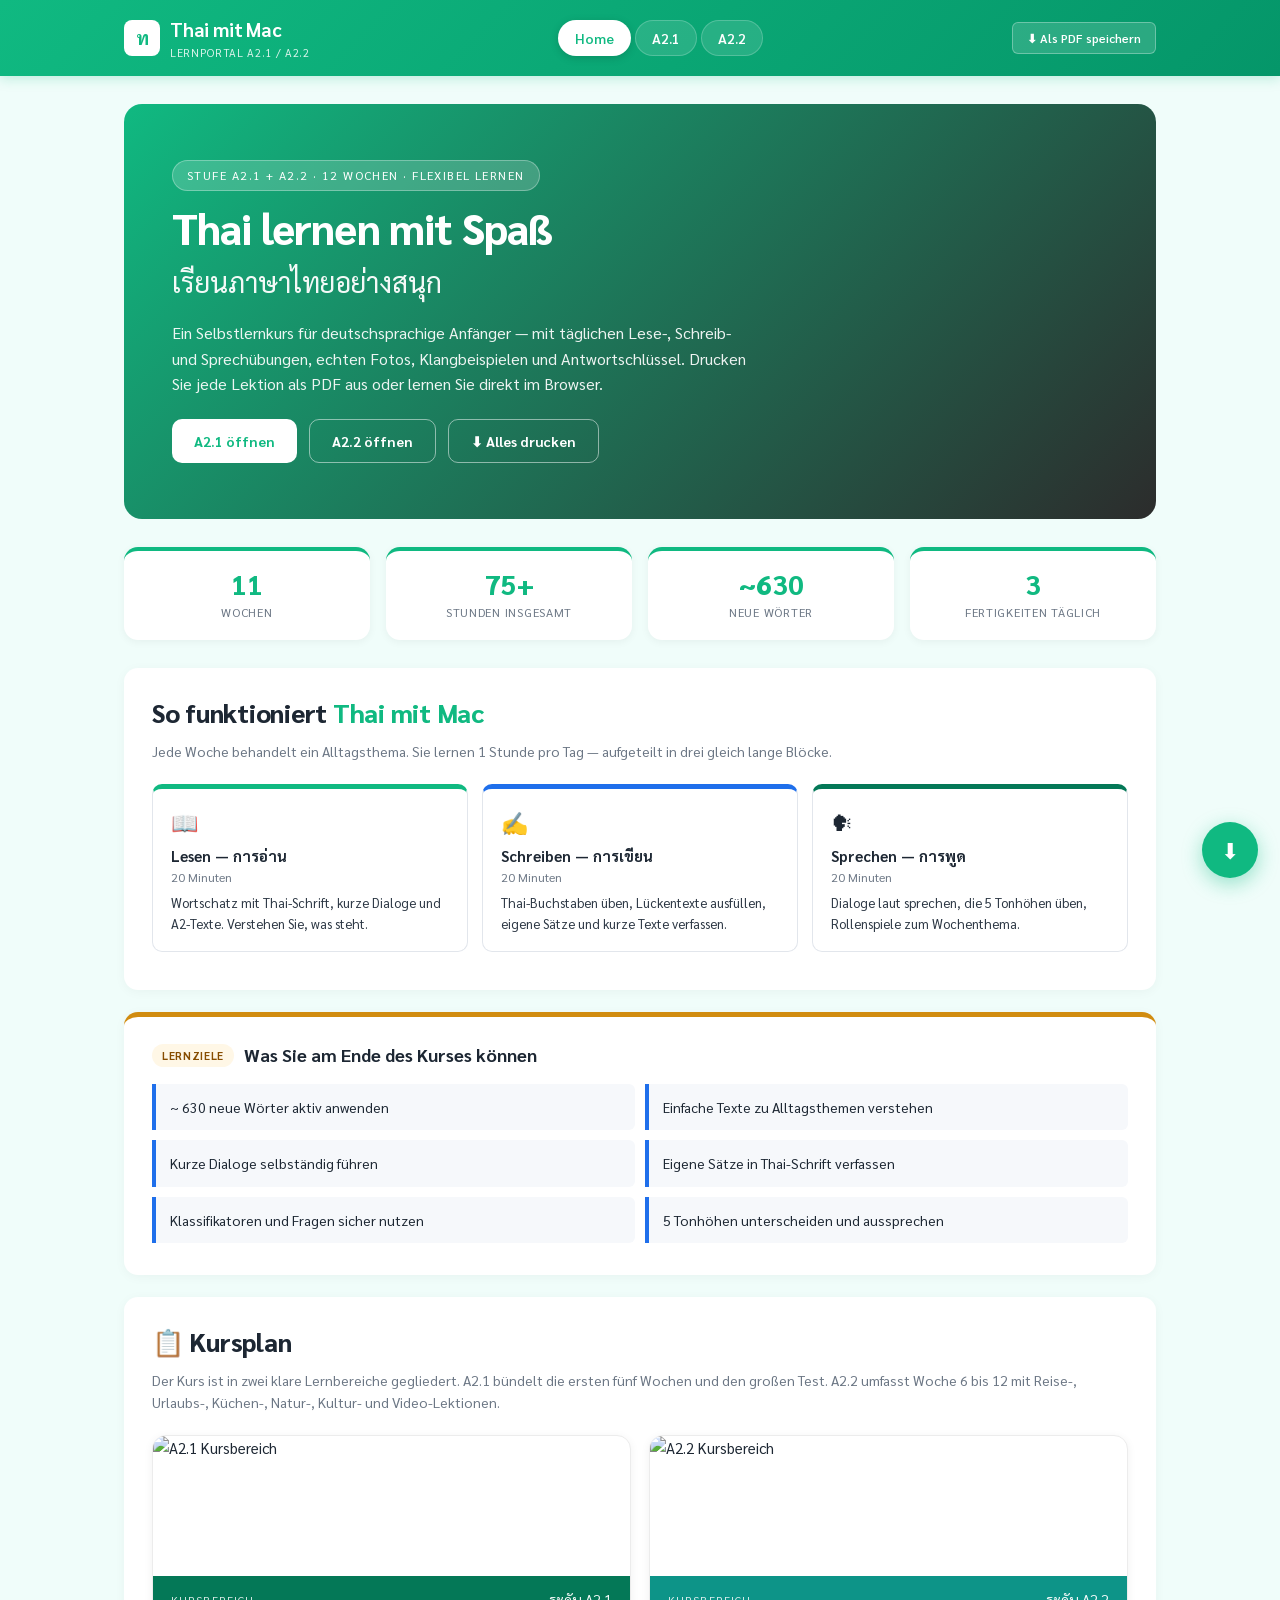
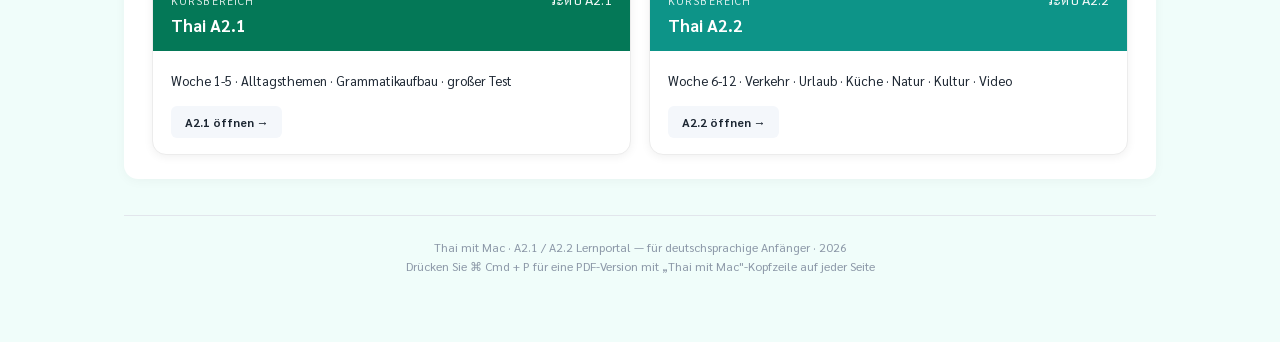
==== commit 05850ffb: "Add files via upload" ====
--- a/index.html
+++ b/index.html
@@ -584,6 +584,7 @@
 .week-card.ocean .head { background: #0369a1; }
 .week-card.gold .head { background: #a16207; }
 .week-card.berry .head { background: #9f1239; }
+.week-card.forest .head { background: #365314; }
 .week-card .body { padding: 16px 18px; font-size: 13px; }
 .week-card .body p { margin: 4px 0; }
 .week-card .body .lab { font-weight: 600; color: #1d2733; display: inline-block; min-width: 78px; }
@@ -805,6 +806,17 @@
 .role-reader.show-adjective .role-adjective { outline: 1px solid #7e22ce; box-shadow: inset 0 -3px #7e22ce; }
 .role-reader.show-context .role-context { outline: 1px solid #b45309; box-shadow: inset 0 -3px #b45309; }
 .role-reader.show-connector .role-connector { outline: 1px solid #0e7490; box-shadow: inset 0 -3px #0e7490; }
+.exercise[id$="-role-quiz"] .w6-mc > p .thai {
+  display: inline-block;
+  margin-left: 5px;
+  padding: 3px 8px;
+  border: 1px solid #f59e0b;
+  border-bottom-width: 3px;
+  border-radius: 4px;
+  background: #fffbeb;
+  color: #78350f;
+  font-weight: 800;
+}
 @media (max-width: 560px) {
   .role-filter-head { align-items: flex-start; }
   .role-filter-group { grid-template-columns: minmax(0, 1fr); gap: 4px; }
@@ -1300,7 +1312,7 @@
   <div class="hero-block">
     <div class="bg" style="background-image: url('https://images.unsplash.com/photo-1528181304800-259b08848526?w=1400&q=70&fm=jpg&auto=format');"></div>
     <div class="content">
-      <span class="badge">Stufe A2.1 + A2.2 · 11 Wochen · flexibel lernen</span>
+      <span class="badge">Stufe A2.1 + A2.2 · 12 Wochen · flexibel lernen</span>
       <h1>Thai lernen mit Spaß</h1>
       <div class="thai-title thai">เรียนภาษาไทยอย่างสนุก</div>
       <p class="lead">Ein Selbstlernkurs für deutschsprachige Anfänger — mit täglichen Lese-, Schreib- und Sprechübungen, echten Fotos, Klangbeispielen und Antwortschlüssel. Drucken Sie jede Lektion als PDF aus oder lernen Sie direkt im Browser.</p>
@@ -1314,8 +1326,8 @@
 
   <div class="stats">
     <div class="stat"><div class="num">11</div><div class="lab">Wochen</div></div>
-    <div class="stat"><div class="num">70+</div><div class="lab">Stunden insgesamt</div></div>
-    <div class="stat"><div class="num">~590</div><div class="lab">neue Wörter</div></div>
+    <div class="stat"><div class="num">75+</div><div class="lab">Stunden insgesamt</div></div>
+    <div class="stat"><div class="num">~630</div><div class="lab">neue Wörter</div></div>
     <div class="stat"><div class="num">3</div><div class="lab">Fertigkeiten täglich</div></div>
   </div>
 
@@ -1347,7 +1359,7 @@
   <div class="card amber">
     <h3 class="h-card amber"><span class="pill">Lernziele</span> Was Sie am Ende des Kurses können</h3>
     <ul class="goals">
-      <li>~ 590 neue Wörter aktiv anwenden</li>
+      <li>~ 630 neue Wörter aktiv anwenden</li>
       <li>Einfache Texte zu Alltagsthemen verstehen</li>
       <li>Kurze Dialoge selbständig führen</li>
       <li>Eigene Sätze in Thai-Schrift verfassen</li>
@@ -1358,7 +1370,7 @@
 
   <div class="card">
     <h2 class="section-title"><span class="accent">📋</span> Kursplan</h2>
-    <p class="section-sub">Der Kurs ist in zwei klare Lernbereiche gegliedert. A2.1 bündelt die ersten fünf Wochen und den großen Test. A2.2 umfasst Woche 6 bis 11 mit Reise-, Urlaubs-, Küchen-, Natur-, Kultur- und Video-Lektionen.</p>
+    <p class="section-sub">Der Kurs ist in zwei klare Lernbereiche gegliedert. A2.1 bündelt die ersten fünf Wochen und den großen Test. A2.2 umfasst Woche 6 bis 12 mit Reise-, Urlaubs-, Küchen-, Natur-, Kultur- und Video-Lektionen.</p>
     <div class="weeks-grid" style="grid-template-columns: 1fr 1fr;">
       <div class="week-card green" onclick="showTab('a21')">
         <img class="photo" src="https://images.unsplash.com/photo-1498050108023-c5249f4df085?w=600&q=70&fm=jpg&auto=format" alt="A2.1 Kursbereich">
@@ -1378,7 +1390,7 @@
           <div class="th thai">ระดับ A2.2</div>
         </div>
         <div class="body">
-          <p>Woche 6-11 · Verkehr · Urlaub · Küche · Natur · Kultur · Video</p>
+          <p>Woche 6-12 · Verkehr · Urlaub · Küche · Natur · Kultur · Video</p>
           <button class="open-link">A2.2 öffnen →</button>
         </div>
       </div>
@@ -1536,7 +1548,7 @@
       <span class="badge" style="background: rgba(13, 148, 136, 0.88); border-color: transparent;">Thai A2.2</span>
       <h1>A2.2 Lernbereich</h1>
       <div class="thai-title thai">ระดับ A2.2</div>
-      <p class="lead">Der A2.2-Bereich erweitert die Alltagssprache für Reisen und das Leben in Thailand. Woche 11 trainiert authentisches Hörverstehen mit einem Food- und Reisevideo aus Nan.</p>
+      <p class="lead">Der A2.2-Bereich erweitert die Alltagssprache für Reisen und das Leben in Thailand. Woche 11 und 12 trainieren authentisches Hörverstehen mit Food-, Natur- und Reisevideos.</p>
       <div class="cta-row">
         <button class="btn primary" onclick="showTab('woche6')">Woche 6 öffnen</button>
         <button class="btn ghost" onclick="showTab('woche7')">Woche 7 öffnen</button>
@@ -1544,6 +1556,7 @@
         <button class="btn ghost" onclick="showTab('woche9')">Woche 9 öffnen</button>
         <button class="btn ghost" onclick="showTab('woche10')">Woche 10 öffnen</button>
         <button class="btn ghost" onclick="showTab('woche11')">Woche 11 öffnen</button>
+        <button class="btn ghost" onclick="showTab('woche12')">Woche 12 öffnen</button>
         <button class="btn ghost" onclick="printAll()">⬇ Alles drucken</button>
       </div>
     </div>
@@ -1551,7 +1564,7 @@
 
   <div class="info-grid">
     <div class="info-card red"><div class="k">Niveau</div><div class="v">Thai A2.2</div></div>
-    <div class="info-card"><div class="k">Umfang</div><div class="v">Woche 6-11 · Präsenz + Video</div></div>
+    <div class="info-card"><div class="k">Umfang</div><div class="v">Woche 6-12 · Präsenz + Video</div></div>
     <div class="info-card blue"><div class="k">Fokus</div><div class="v">Reisen, Alltag, Natur, Kultur und Hörverstehen</div></div>
   </div>
 
@@ -1634,6 +1647,19 @@
           <p><span class="lab">Sprache:</span> Geschmack, Empfehlungen und gesprochene Alltagssprache</p>
           <p><span class="lab">Praxis:</span> Hörfragen, Wortfilter, Restaurantkritik und Empfehlung</p>
           <button class="open-link">Woche 11 öffnen →</button>
+        </div>
+      </div>
+      <div class="week-card forest" onclick="showTab('woche12')">
+        <img class="photo" src="https://img.youtube.com/vi/GExlfYpC9lE/hqdefault.jpg" alt="Reisevideo über den Süden der Provinz Chiang Mai">
+        <div class="head">
+          <div><div class="n">Woche 12</div><div class="t">Orientierung südlich von Chiang Mai</div></div>
+          <div class="th thai">การเดินทางและบอกทาง</div>
+        </div>
+        <div class="body">
+          <p><span class="lab">Video:</span> zwei kompakte Sessions · insgesamt 24 Minuten</p>
+          <p><span class="lab">Sprache:</span> Richtungen, Entfernungen, Wege und Orientierungspunkte</p>
+          <p><span class="lab">Praxis:</span> Hörfragen, Wortfilter, Routenplan und Wegbeschreibung</p>
+          <button class="open-link">Woche 12 öffnen →</button>
         </div>
       </div>
     </div>
@@ -5816,6 +5842,303 @@
     <div class="ak-block"><h4>Wortfunktionen</h4><ol><li>a – Subjekt</li><li>b – Prädikat</li><li>c – Objekt</li><li>d – Zeit/Ort</li><li>b – Beschreibung</li><li>c – Verknüpfung</li><li>a – Subjekt</li><li>d – Objekt</li></ol></div>
     <div class="ak-block"><h4>Restaurantbewertung</h4><ol><li>อาหารร้านนี้น่ากินมาก</li><li>ขนมไม่หวานมาก</li><li>ชิมก่อนแล้วก็ปรุงเพิ่ม</li><li>ร้านคนเยอะ เพราะฉะนั้นควรมาเร็ว</li><li>ผมขอแนะนำเมนูนี้</li><li>น้ำซุปมีความเข้มข้นและหอม</li></ol></div>
     <div class="ak-block"><h4>Mini-Kritik · Muster</h4><p class="thai" style="font-size:14px;">ผมขอแนะนำร้านเจ๊โอชินที่อำเภอปัว ร้านนี้มีขนมจีนหลายเมนู น้ำเงี้ยวขาหมูมีรสชาติเข้มข้นและหอม เนื้อหมูนุ่มและผักสดมาก ตอนกลางวันคนอาจจะเยอะ เพราะฉะนั้นควรมาเร็วครับ</p><p style="font-size:12px; font-style:italic; color:#5a6573;">Ich empfehle Je Oshin im Bezirk Pua. Das Restaurant hat mehrere Khanom-Jin-Gerichte. Die Nam-Ngiao-Suppe mit Schweinehaxe schmeckt kräftig und aromatisch, das Fleisch ist zart und das Gemüse sehr frisch. Mittags kann es voll werden, deshalb sollte man früh kommen.</p></div>
+  </div>
+
+</section>
+
+<!-- ==================== WOCHE 12: ORIENTIERUNG IN CHIANG MAI ==================== -->
+<section id="woche12" class="page">
+
+  <div class="hero-block" style="min-height: 300px;">
+    <div class="bg" style="background-image: url('https://img.youtube.com/vi/GExlfYpC9lE/maxresdefault.jpg');"></div>
+    <div class="content">
+      <span class="badge" style="background: rgba(54, 83, 20, 0.92); border-color: transparent;">Woche 12 · A2.2 · Video</span>
+      <h1>Orientierung südlich von Chiang Mai</h1>
+      <div class="thai-title thai">การเดินทางและบอกทางเชียงใหม่ตอนใต้</div>
+      <p class="lead">Folgen Sie der Route aus dem Video: von Chiang Mai zu Wasserfällen, Schluchten, Omkoi und einem Kiefernwald. Sie lernen, Richtungen, Entfernungen, Orientierungspunkte und die Reihenfolge einer Reise auf Thai zu erklären.</p>
+    </div>
+  </div>
+
+  <div class="info-grid">
+    <div class="info-card"><div class="k">Video</div><div class="v">2 Sessions · insgesamt 24 Min.</div></div>
+    <div class="info-card blue"><div class="k">Sprache</div><div class="v">Richtung, Strecke und Orientierung</div></div>
+    <div class="info-card red"><div class="k">Lernziel</div><div class="v">Eine Route verstehen und erklären</div></div>
+  </div>
+
+  <div class="card green">
+    <h3 class="h-card"><span class="pill">Lektion 1</span> Wortschatz zur Orientierung · คำศัพท์การบอกทาง</h3>
+    <p class="vocab-type-note"><strong>Worttyp · ชนิดคำ:</strong> Die Auswahl folgt der Reise im Video. Ortsangaben zeigen eine Position, Verben beschreiben die Bewegung und Redemittel helfen beim Erklären einer längeren Route.</p>
+
+    <h4 style="color:#047857; margin-top:14px;">A · Himmelsrichtung und Position · ทิศและตำแหน่ง</h4>
+    <table class="vocab has-types">
+      <thead><tr><th class="col-thai">Thai</th><th class="col-trans">Aussprache</th><th class="col-de">Deutsch</th><th class="col-type">Worttyp</th><th class="col-icon">Icon</th></tr></thead>
+      <tbody>
+        <tr><td class="thai">ทิศเหนือ</td><td class="translit">thít-nʉ̌a</td><td>Norden</td><td><span class="word-type time">Ortsangabe</span></td><td>⬆️</td></tr>
+        <tr><td class="thai">ทิศใต้</td><td class="translit">thít-tâi</td><td>Süden</td><td><span class="word-type time">Ortsangabe</span></td><td>⬇️</td></tr>
+        <tr><td class="thai">ทิศตะวันออก</td><td class="translit">thít-tà-wan-ɔ̀ɔk</td><td>Osten</td><td><span class="word-type time">Ortsangabe</span></td><td>➡️</td></tr>
+        <tr><td class="thai">ทิศตะวันตก</td><td class="translit">thít-tà-wan-tòk</td><td>Westen</td><td><span class="word-type time">Ortsangabe</span></td><td>⬅️</td></tr>
+        <tr><td class="thai">ข้างใน</td><td class="translit">khâang-nai</td><td>drinnen, innerhalb</td><td><span class="word-type time">Ortsangabe</span></td><td>↘️</td></tr>
+        <tr><td class="thai">ตรงกลาง</td><td class="translit">trong-glaang</td><td>in der Mitte</td><td><span class="word-type time">Ortsangabe</span></td><td>⏺️</td></tr>
+        <tr><td class="thai">ข้างๆ</td><td class="translit">khâang-khâang</td><td>direkt daneben</td><td><span class="word-type time">Ortsangabe</span></td><td>↔️</td></tr>
+        <tr><td class="thai">ระหว่าง</td><td class="translit">rá-wàang</td><td>zwischen</td><td><span class="word-type time">Ortsangabe</span></td><td>↔️</td></tr>
+        <tr><td class="thai">ใกล้</td><td class="translit">glâi</td><td>nah</td><td><span class="word-type adjective">Adjektiv</span></td><td>📍</td></tr>
+        <tr><td class="thai">ไกล</td><td class="translit">glai</td><td>weit entfernt</td><td><span class="word-type adjective">Adjektiv</span></td><td>🛣️</td></tr>
+      </tbody>
+    </table>
+
+    <h4 style="color:#047857; margin-top:20px;">B · Einer Route folgen · เดินทางตามเส้นทาง</h4>
+    <table class="vocab has-types">
+      <thead><tr><th class="col-thai">Thai</th><th class="col-trans">Aussprache</th><th class="col-de">Deutsch</th><th class="col-type">Worttyp</th><th class="col-icon">Icon</th></tr></thead>
+      <tbody>
+        <tr><td class="thai">ตรงไป</td><td class="translit">trong-pai</td><td>geradeaus gehen/fahren</td><td><span class="word-type phrase">Verbgruppe</span></td><td>⬆️</td></tr>
+        <tr><td class="thai">เลี้ยวซ้าย</td><td class="translit">líao-sáai</td><td>links abbiegen</td><td><span class="word-type phrase">Verbgruppe</span></td><td>↩️</td></tr>
+        <tr><td class="thai">เลี้ยวขวา</td><td class="translit">líao-khwǎa</td><td>rechts abbiegen</td><td><span class="word-type phrase">Verbgruppe</span></td><td>↪️</td></tr>
+        <tr><td class="thai">ผ่าน</td><td class="translit">phàan</td><td>passieren, vorbeifahren</td><td><span class="word-type verb">Verb</span></td><td>🚗</td></tr>
+        <tr><td class="thai">ข้าม</td><td class="translit">khâam</td><td>überqueren</td><td><span class="word-type verb">Verb</span></td><td>🌉</td></tr>
+        <tr><td class="thai">เข้าไป</td><td class="translit">khâo-pai</td><td>hineingehen, hineinfahren</td><td><span class="word-type phrase">Verbgruppe</span></td><td>➡️</td></tr>
+        <tr><td class="thai">ออกจาก</td><td class="translit">ɔ̀ɔk-jàak</td><td>verlassen, herausfahren aus</td><td><span class="word-type phrase">Verbgruppe</span></td><td>🚪</td></tr>
+        <tr><td class="thai">มุ่งหน้าไป</td><td class="translit">mûng-nâa-pai</td><td>sich auf den Weg machen nach</td><td><span class="word-type phrase">Verbgruppe</span></td><td>🧭</td></tr>
+        <tr><td class="thai">เดินตามทาง</td><td class="translit">dəən-taam-thaang</td><td>dem Weg folgen</td><td><span class="word-type phrase">Verbgruppe</span></td><td>🥾</td></tr>
+        <tr><td class="thai">ไปต่อ</td><td class="translit">pai-tɔ̀ɔ</td><td>weiterfahren, weitergehen</td><td><span class="word-type phrase">Verbgruppe</span></td><td>⏭️</td></tr>
+      </tbody>
+    </table>
+
+    <h4 style="color:#047857; margin-top:20px;">C · Orientierungspunkte · จุดสังเกต</h4>
+    <table class="vocab has-types">
+      <thead><tr><th class="col-thai">Thai</th><th class="col-trans">Aussprache</th><th class="col-de">Deutsch</th><th class="col-type">Worttyp</th><th class="col-icon">Icon</th></tr></thead>
+      <tbody>
+        <tr><td class="thai">จุดสังเกต</td><td class="translit">jùt-sǎng-gèet</td><td>Orientierungspunkt</td><td><span class="word-type noun">Nomen</span></td><td>📌</td></tr>
+        <tr><td class="thai">น้ำตก</td><td class="translit">náam-tòk</td><td>Wasserfall</td><td><span class="word-type noun">Nomen</span></td><td>💧</td></tr>
+        <tr><td class="thai">หน้าผา</td><td class="translit">nâa-phǎa</td><td>Klippe, Felswand</td><td><span class="word-type noun">Nomen</span></td><td>⛰️</td></tr>
+        <tr><td class="thai">ช่องเขา</td><td class="translit">chɔ̂ng-khǎo</td><td>Schlucht, Gebirgspass</td><td><span class="word-type noun">Nomen</span></td><td>🏞️</td></tr>
+        <tr><td class="thai">สะพานแขวน</td><td class="translit">sà-phaan-khwǎen</td><td>Hängebrücke</td><td><span class="word-type noun">Nomen</span></td><td>🌉</td></tr>
+        <tr><td class="thai">ที่ทำการอุทยาน</td><td class="translit">thîi-tham-gaan-ùt-thá-yaan</td><td>Parkverwaltung</td><td><span class="word-type noun">Nomengruppe</span></td><td>🏢</td></tr>
+        <tr><td class="thai">สวนป่า</td><td class="translit">sǔan-pàa</td><td>Waldpark, Forstgarten</td><td><span class="word-type noun">Nomen</span></td><td>🌲</td></tr>
+        <tr><td class="thai">วัด</td><td class="translit">wát</td><td>Tempel</td><td><span class="word-type noun">Nomen</span></td><td>🛕</td></tr>
+        <tr><td class="thai">ร้านอาหาร</td><td class="translit">ráan-aa-hǎan</td><td>Restaurant</td><td><span class="word-type noun">Nomen</span></td><td>🍜</td></tr>
+        <tr><td class="thai">สนามบิน</td><td class="translit">sà-nǎam-bin</td><td>Flughafen</td><td><span class="word-type noun">Nomen</span></td><td>✈️</td></tr>
+      </tbody>
+    </table>
+
+    <h4 style="color:#047857; margin-top:20px;">D · Entfernung und Reihenfolge · ระยะทางและลำดับ</h4>
+    <table class="vocab has-types">
+      <thead><tr><th class="col-thai">Thai</th><th class="col-trans">Aussprache</th><th class="col-de">Deutsch</th><th class="col-type">Worttyp</th><th class="col-icon">Icon</th></tr></thead>
+      <tbody>
+        <tr><td class="thai">ไกลแค่ไหน</td><td class="translit">glai-khâe-nǎi</td><td>Wie weit?</td><td><span class="word-type expression">Redemittel</span></td><td>❓</td></tr>
+        <tr><td class="thai">ประมาณ</td><td class="translit">prà-maan</td><td>ungefähr</td><td><span class="word-type particle">Partikel</span></td><td>≈</td></tr>
+        <tr><td class="thai">เมตร</td><td class="translit">mêet</td><td>Meter</td><td><span class="word-type noun">Nomen</span></td><td>📏</td></tr>
+        <tr><td class="thai">กิโลเมตร</td><td class="translit">gì-loo-mêet</td><td>Kilometer</td><td><span class="word-type noun">Nomen</span></td><td>🛣️</td></tr>
+        <tr><td class="thai">อยู่บนเส้นทาง</td><td class="translit">yùu-bon-sên-thaang</td><td>auf der Strecke liegen</td><td><span class="word-type phrase">Verbgruppe</span></td><td>📍</td></tr>
+        <tr><td class="thai">ลึกเข้าไปในป่า</td><td class="translit">lʉ́k-khâo-pai-nai-pàa</td><td>tief im Wald</td><td><span class="word-type time">Ortsangabe</span></td><td>🌳</td></tr>
+        <tr><td class="thai">จุดแรก</td><td class="translit">jùt-râek</td><td>erste Station</td><td><span class="word-type time">Reihenfolge</span></td><td>1️⃣</td></tr>
+        <tr><td class="thai">ต่อไป</td><td class="translit">tɔ̀ɔ-pai</td><td>als Nächstes</td><td><span class="word-type connector">Konnektor</span></td><td>2️⃣</td></tr>
+        <tr><td class="thai">จากนั้น</td><td class="translit">jàak-nán</td><td>danach</td><td><span class="word-type connector">Konnektor</span></td><td>3️⃣</td></tr>
+        <tr><td class="thai">สุดท้าย</td><td class="translit">sùt-tháai</td><td>schließlich, zuletzt</td><td><span class="word-type connector">Konnektor</span></td><td>🏁</td></tr>
+      </tbody>
+    </table>
+  </div>
+
+  <div class="card blue">
+    <div class="video-session-head">
+      <div><h3>Session 1 · Von Chiang Mai nach Omkoi</h3><p class="thai">ช่วงที่ 1 · จากเชียงใหม่ไปอมก๋อย</p></div>
+      <span class="video-duration">00:00–12:00 · 12 Min.</span>
+    </div>
+    <div class="video-shell">
+      <div class="video-player" data-video-src="https://www.youtube-nocookie.com/embed/GExlfYpC9lE?start=0&amp;end=720&amp;rel=0">
+        <iframe class="video-frame" title="Woche 12 Session 1: Von Chiang Mai nach Omkoi" loading="lazy" referrerpolicy="strict-origin-when-cross-origin" allow="accelerometer; autoplay; clipboard-write; encrypted-media; gyroscope; picture-in-picture; web-share" allowfullscreen></iframe>
+        <div class="video-file-fallback" style="background-image:url('https://img.youtube.com/vi/GExlfYpC9lE/hqdefault.jpg');"><div><strong>Session 1 · 00:00–12:00</strong><p>Direkt geöffnete HTML-Dateien können YouTube keinen gültigen Absender übermitteln. Öffnen Sie das Segment auf YouTube oder nutzen Sie die veröffentlichte Seite.</p><a href="https://www.youtube.com/watch?v=GExlfYpC9lE&amp;t=0s" target="_blank" rel="noopener">Auf YouTube ansehen</a></div></div>
+      </div>
+      <div class="video-chapters">
+        <h4>Route im Video</h4>
+        <a href="https://www.youtube.com/watch?v=GExlfYpC9lE&amp;t=113s" target="_blank" rel="noopener"><time>01:53</time> Mae-Tia-Wasserfall · erster Halt</a>
+        <a href="https://www.youtube.com/watch?v=GExlfYpC9lE&amp;t=298s" target="_blank" rel="noopener"><time>04:58</time> Weiterfahrt nach Ob Luang</a>
+        <a href="https://www.youtube.com/watch?v=GExlfYpC9lE&amp;t=319s" target="_blank" rel="noopener"><time>05:19</time> Kussende Klippen und Schlucht</a>
+        <a href="https://www.youtube.com/watch?v=GExlfYpC9lE&amp;t=518s" target="_blank" rel="noopener"><time>08:38</time> Straße in Richtung Omkoi</a>
+      </div>
+    </div>
+    <div class="watch-pass">
+      <div><strong>Vor dem Sehen · 2 Min.</strong><span>Lesen Sie die vier Stationen. Sagen Sie voraus, welche Orientierungspunkte zu sehen sind.</span></div>
+      <div><strong>Erstes Sehen · 12 Min.</strong><span>Notieren Sie die Route nur als Pfeilkette: Start → Halt 1 → Halt 2 → Ziel.</span></div>
+      <div><strong>Gezieltes Hören · 5 Min.</strong><span>Achten Sie beim zweiten Durchgang auf Meter, Kilometer, Lage und Straßenverhältnisse.</span></div>
+    </div>
+    <div class="exercise" id="w12-s1-quiz"><span class="num">1</span><h4>Hörverstehen · Session 1</h4><p class="task">Wählen Sie die beste Antwort zur Route.</p>
+      <div class="w6-mc" data-answer="b"><p><strong>1.</strong> In welche Richtung fährt die Gruppe von Chiang Mai?</p><div class="w6-options"><button class="w6-option" data-choice="a" onclick="w6PickChoice(this)"><span class="mark"></span>nach Norden</button><button class="w6-option" data-choice="b" onclick="w6PickChoice(this)"><span class="mark"></span>nach Süden</button><button class="w6-option" data-choice="c" onclick="w6PickChoice(this)"><span class="mark"></span>nach Osten</button><button class="w6-option" data-choice="d" onclick="w6PickChoice(this)"><span class="mark"></span>nach Westen</button></div></div>
+      <div class="w6-mc" data-answer="a"><p><strong>2.</strong> Was ist der erste Halt?</p><div class="w6-options"><button class="w6-option" data-choice="a" onclick="w6PickChoice(this)"><span class="mark"></span>Mae-Tia-Wasserfall</button><button class="w6-option" data-choice="b" onclick="w6PickChoice(this)"><span class="mark"></span>Flughafen</button><button class="w6-option" data-choice="c" onclick="w6PickChoice(this)"><span class="mark"></span>Doi Bo Luang</button><button class="w6-option" data-choice="d" onclick="w6PickChoice(this)"><span class="mark"></span>Wat Kiu Lom</button></div></div>
+      <div class="w6-mc" data-answer="d"><p><strong>3.</strong> Wo liegt der Mae-Tia-Wasserfall?</p><div class="w6-options"><button class="w6-option" data-choice="a" onclick="w6PickChoice(this)"><span class="mark"></span>neben dem Flughafen</button><button class="w6-option" data-choice="b" onclick="w6PickChoice(this)"><span class="mark"></span>im Stadtzentrum</button><button class="w6-option" data-choice="c" onclick="w6PickChoice(this)"><span class="mark"></span>am Meer</button><button class="w6-option" data-choice="d" onclick="w6PickChoice(this)"><span class="mark"></span>tief im Wald</button></div></div>
+      <div class="w6-mc" data-answer="c"><p><strong>4.</strong> Wie weit ist der kurze Weg zu den Kussenden Klippen?</p><div class="w6-options"><button class="w6-option" data-choice="a" onclick="w6PickChoice(this)"><span class="mark"></span>15 Meter</button><button class="w6-option" data-choice="b" onclick="w6PickChoice(this)"><span class="mark"></span>80 Meter</button><button class="w6-option" data-choice="c" onclick="w6PickChoice(this)"><span class="mark"></span>150 Meter</button><button class="w6-option" data-choice="d" onclick="w6PickChoice(this)"><span class="mark"></span>5 Kilometer</button></div></div>
+      <div class="w6-mc" data-answer="b"><p><strong>5.</strong> Was verbindet die beiden Klippen?</p><div class="w6-options"><button class="w6-option" data-choice="a" onclick="w6PickChoice(this)"><span class="mark"></span>ein Tunnel</button><button class="w6-option" data-choice="b" onclick="w6PickChoice(this)"><span class="mark"></span>eine Hängebrücke</button><button class="w6-option" data-choice="c" onclick="w6PickChoice(this)"><span class="mark"></span>eine Seilbahn</button><button class="w6-option" data-choice="d" onclick="w6PickChoice(this)"><span class="mark"></span>eine Fähre</button></div></div>
+      <div class="w6-mc" data-answer="d"><p><strong>6.</strong> Warum muss man die Fahrt nach Omkoi gut planen?</p><div class="w6-options"><button class="w6-option" data-choice="a" onclick="w6PickChoice(this)"><span class="mark"></span>Die Strecke führt nur über das Meer.</button><button class="w6-option" data-choice="b" onclick="w6PickChoice(this)"><span class="mark"></span>Es gibt keinen Flughafen.</button><button class="w6-option" data-choice="c" onclick="w6PickChoice(this)"><span class="mark"></span>Der Bezirk liegt im Norden.</button><button class="w6-option" data-choice="d" onclick="w6PickChoice(this)"><span class="mark"></span>Die Straße ist weit, steil und kurvenreich.</button></div></div>
+      <button class="w6-check-pill" type="button" onclick="w11CheckSession('w12-s1-quiz','w12-s1-result')">✓ Session 1 prüfen</button><div id="w12-s1-result" class="w6-result"></div>
+    </div>
+  </div>
+
+  <div class="card red">
+    <div class="video-session-head">
+      <div><h3>Session 2 · Vom Obstgarten zum Flughafen</h3><p class="thai">ช่วงที่ 2 · จากสวนไปสนามบิน</p></div>
+      <span class="video-duration">12:00–24:35 · 12 Min. 35 Sek.</span>
+    </div>
+    <div class="video-shell">
+      <div class="video-player" data-video-src="https://www.youtube-nocookie.com/embed/GExlfYpC9lE?start=720&amp;end=1475&amp;rel=0">
+        <iframe class="video-frame" title="Woche 12 Session 2: Vom Obstgarten zum Flughafen" loading="lazy" referrerpolicy="strict-origin-when-cross-origin" allow="accelerometer; autoplay; clipboard-write; encrypted-media; gyroscope; picture-in-picture; web-share" allowfullscreen></iframe>
+        <div class="video-file-fallback" style="background-image:url('https://img.youtube.com/vi/GExlfYpC9lE/hqdefault.jpg');"><div><strong>Session 2 · 12:00–24:35</strong><p>Direkt geöffnete HTML-Dateien können YouTube keinen gültigen Absender übermitteln. Öffnen Sie das Segment auf YouTube oder nutzen Sie die veröffentlichte Seite.</p><a href="https://www.youtube.com/watch?v=GExlfYpC9lE&amp;t=720s" target="_blank" rel="noopener">Auf YouTube ansehen</a></div></div>
+      </div>
+      <div class="video-chapters">
+        <h4>Route im Video</h4>
+        <a href="https://www.youtube.com/watch?v=GExlfYpC9lE&amp;t=802s" target="_blank" rel="noopener"><time>13:22</time> Obstgarten in Omkoi</a>
+        <a href="https://www.youtube.com/watch?v=GExlfYpC9lE&amp;t=1020s" target="_blank" rel="noopener"><time>17:00</time> Doi-Bo-Luang-Waldpark</a>
+        <a href="https://www.youtube.com/watch?v=GExlfYpC9lE&amp;t=1259s" target="_blank" rel="noopener"><time>20:59</time> Restaurant bei Wat Kiu Lom</a>
+        <a href="https://www.youtube.com/watch?v=GExlfYpC9lE&amp;t=1325s" target="_blank" rel="noopener"><time>22:05</time> Café vor dem Flughafen</a>
+      </div>
+    </div>
+    <div class="watch-pass">
+      <div><strong>Vor dem Sehen · 2 Min.</strong><span>Ordnen Sie: Obstgarten, Waldpark, Restaurant, Café, Flughafen.</span></div>
+      <div><strong>Erstes Sehen · 12 Min.</strong><span>Notieren Sie nach jedem Ortswechsel den nächsten Orientierungspunkt.</span></div>
+      <div><strong>Gezieltes Hören · 5 Min.</strong><span>Achten Sie auf „in der Nähe“, „neben“, „vor“ und die Uhrzeit beim Einchecken.</span></div>
+    </div>
+    <div class="exercise" id="w12-s2-quiz"><span class="num">2</span><h4>Hörverstehen · Session 2</h4><p class="task">Rekonstruieren Sie den zweiten Teil der Reise.</p>
+      <div class="w6-mc" data-answer="c"><p><strong>1.</strong> Wohin fährt die Gruppe nach dem Besuch in Omkoi?</p><div class="w6-options"><button class="w6-option" data-choice="a" onclick="w6PickChoice(this)"><span class="mark"></span>zum Meer</button><button class="w6-option" data-choice="b" onclick="w6PickChoice(this)"><span class="mark"></span>nach Bangkok</button><button class="w6-option" data-choice="c" onclick="w6PickChoice(this)"><span class="mark"></span>zum Doi-Bo-Luang-Waldpark</button><button class="w6-option" data-choice="d" onclick="w6PickChoice(this)"><span class="mark"></span>zur Hängebrücke</button></div></div>
+      <div class="w6-mc" data-answer="a"><p><strong>2.</strong> Bis wann muss man im Waldpark einchecken?</p><div class="w6-options"><button class="w6-option" data-choice="a" onclick="w6PickChoice(this)"><span class="mark"></span>vor 18 Uhr</button><button class="w6-option" data-choice="b" onclick="w6PickChoice(this)"><span class="mark"></span>vor 12 Uhr</button><button class="w6-option" data-choice="c" onclick="w6PickChoice(this)"><span class="mark"></span>nach 22 Uhr</button><button class="w6-option" data-choice="d" onclick="w6PickChoice(this)"><span class="mark"></span>genau um Mitternacht</button></div></div>
+      <div class="w6-mc" data-answer="b"><p><strong>3.</strong> Wann kann man den Nebel besonders gut sehen?</p><div class="w6-options"><button class="w6-option" data-choice="a" onclick="w6PickChoice(this)"><span class="mark"></span>mittags</button><button class="w6-option" data-choice="b" onclick="w6PickChoice(this)"><span class="mark"></span>früh am Morgen</button><button class="w6-option" data-choice="c" onclick="w6PickChoice(this)"><span class="mark"></span>nur am Abend</button><button class="w6-option" data-choice="d" onclick="w6PickChoice(this)"><span class="mark"></span>nie</button></div></div>
+      <div class="w6-mc" data-answer="d"><p><strong>4.</strong> Neben welchem Orientierungspunkt liegt das Restaurant?</p><div class="w6-options"><button class="w6-option" data-choice="a" onclick="w6PickChoice(this)"><span class="mark"></span>Mae-Tia-Wasserfall</button><button class="w6-option" data-choice="b" onclick="w6PickChoice(this)"><span class="mark"></span>Parkverwaltung</button><button class="w6-option" data-choice="c" onclick="w6PickChoice(this)"><span class="mark"></span>Flughafen</button><button class="w6-option" data-choice="d" onclick="w6PickChoice(this)"><span class="mark"></span>Wat Kiu Lom</button></div></div>
+      <div class="w6-mc" data-answer="c"><p><strong>5.</strong> Wo hält die Gruppe vor der Fahrt zum Flughafen?</p><div class="w6-options"><button class="w6-option" data-choice="a" onclick="w6PickChoice(this)"><span class="mark"></span>an einer Höhle</button><button class="w6-option" data-choice="b" onclick="w6PickChoice(this)"><span class="mark"></span>an einer Schule</button><button class="w6-option" data-choice="c" onclick="w6PickChoice(this)"><span class="mark"></span>an einem Café</button><button class="w6-option" data-choice="d" onclick="w6PickChoice(this)"><span class="mark"></span>an einem Bahnhof</button></div></div>
+      <div class="w6-mc" data-answer="a"><p><strong>6.</strong> Was ist das letzte Ziel der Reise im Video?</p><div class="w6-options"><button class="w6-option" data-choice="a" onclick="w6PickChoice(this)"><span class="mark"></span>der Flughafen</button><button class="w6-option" data-choice="b" onclick="w6PickChoice(this)"><span class="mark"></span>der Wasserfall</button><button class="w6-option" data-choice="c" onclick="w6PickChoice(this)"><span class="mark"></span>die Schlucht</button><button class="w6-option" data-choice="d" onclick="w6PickChoice(this)"><span class="mark"></span>der Obstgarten</button></div></div>
+      <button class="w6-check-pill" type="button" onclick="w11CheckSession('w12-s2-quiz','w12-s2-result')">✓ Session 2 prüfen</button><div id="w12-s2-result" class="w6-result"></div>
+    </div>
+    <p class="source-note">Grundlage: vom Nutzer bereitgestelltes deutsches Videotranskript. Die Thai-Texte sind didaktische A2.2-Zusammenfassungen und keine wortgetreuen Untertitel.</p>
+  </div>
+
+  <div class="card">
+    <h3 class="h-card"><span class="pill">Lektion 2</span> Grammatik · Lage und Strecke</h3>
+    <div class="grammar">
+      <div class="gh">1 · Lage mit อยู่ + Position + ของ</div>
+      <p><strong>Ort A + อยู่ + Positionsangabe + ของ + Ort B</strong></p>
+      <div class="formula"><span class="thai">อมก๋อย + อยู่ + ทางใต้ + ของ + เชียงใหม่</span><br>Omkoi liegt südlich von Chiang Mai.</div>
+      <p class="thai">ร้านอาหารอยู่ข้างๆ วัดกิ่วลม</p>
+      <p>Das Restaurant liegt direkt neben Wat Kiu Lom.</p>
+      <p class="thai">สะพานแขวนอยู่ระหว่างหน้าผาสองด้าน</p>
+      <p>Die Hängebrücke liegt zwischen den beiden Felswänden.</p>
+    </div>
+    <div class="grammar">
+      <div class="gh">2 · Strecke mit จาก … ไป … ผ่าน …</div>
+      <p><strong>จาก + Start + ไป + Ziel + ผ่าน + Orientierungspunkt</strong></p>
+      <div class="formula"><span class="thai">จากเชียงใหม่ไปอมก๋อย ผ่านจอมทองและออบหลวง</span><br>Von Chiang Mai nach Omkoi fährt man über Chom Thong und Ob Luang.</div>
+      <p class="thai">ออกจากสวนป่า แล้วไปต่อที่ร้านอาหาร</p>
+      <p>Man verlässt den Waldpark und fährt dann weiter zum Restaurant.</p>
+      <p><strong>Reihenfolge:</strong> <span class="thai">จุดแรก</span> zuerst · <span class="thai">ต่อไป</span> als Nächstes · <span class="thai">จากนั้น</span> danach · <span class="thai">สุดท้าย</span> zuletzt.</p>
+    </div>
+    <div class="exercise"><span class="num">3</span><h4>Route lesen</h4><p class="task">Ergänzen Sie mündlich eine passende Lage oder Bewegung.</p>
+      <table class="plan-table"><thead><tr><th>Thai-Baustein</th><th>Aufgabe</th><th>Muster</th></tr></thead><tbody>
+        <tr><td class="thai">อยู่ทางใต้ของ</td><td>Omkoi / Chiang Mai</td><td class="thai">อมก๋อยอยู่ทางใต้ของเชียงใหม่</td></tr>
+        <tr><td class="thai">อยู่ข้างๆ</td><td>Restaurant / Tempel</td><td class="thai">ร้านอาหารอยู่ข้างๆ วัด</td></tr>
+        <tr><td class="thai">จาก … ไป …</td><td>Waldpark / Flughafen</td><td class="thai">จากสวนป่าไปสนามบิน</td></tr>
+        <tr><td class="thai">ผ่าน</td><td>Chom Thong</td><td class="thai">ขับรถผ่านจอมทอง</td></tr>
+      </tbody></table>
+    </div>
+  </div>
+
+  <div class="card blue">
+    <h3 class="h-card blue"><span class="pill">Lektion 3</span> Route mit Wortfilter · อ่านเส้นทาง</h3>
+    <div class="role-tools" id="w12-role-tools">
+      <div class="role-filter-head"><strong>Worttyp und Satzfunktion filtern · ชนิดคำและหน้าที่ในประโยค</strong><button class="role-clear" type="button" onclick="clearWordRoles('w12-role-reader','w12-role-tools')">× Markierungen aus</button></div>
+      <div class="role-filter-options"></div>
+    </div>
+    <div class="reading role-reader" id="w12-role-reader">
+      <p class="thai">
+        <span class="word-role role-context">ในวิดีโอนี้</span>
+        <span class="word-role role-subject">ผู้ดำเนินรายการ</span>
+        <span class="word-role role-verb">เดินทางไป</span>
+        <span class="word-role role-object">จังหวัดเชียงใหม่</span>
+        <span class="word-role role-connector">แต่</span>
+        <span class="word-role role-context">ครั้งนี้</span>
+        <span class="word-role role-subject">เขา</span>
+        <span class="word-role role-verb">มุ่งหน้าไป</span>
+        <span class="word-role role-context">ทางใต้</span>
+        <span class="word-role role-connector">จุดแรก</span>
+        <span class="word-role role-verb">คือ</span>
+        <span class="word-role role-subject">น้ำตกแม่เตี๊ยะ</span>
+        <span class="word-role role-adjective">ที่อยู่ลึกเข้าไปในป่า</span>
+        <span class="word-role role-connector">จากนั้น</span>
+        <span class="word-role role-subject">ทีมเดินทาง</span>
+        <span class="word-role role-verb">ไปต่อ</span>
+        <span class="word-role role-object">อุทยานแห่งชาติออบหลวง</span>
+        <span class="word-role role-context">ที่นั่น</span>
+        <span class="word-role role-subject">สะพานแขวน</span>
+        <span class="word-role role-verb">เชื่อม</span>
+        <span class="word-role role-object">หน้าผาสองด้าน</span>
+        <span class="word-role role-connector">ต่อไป</span>
+        <span class="word-role role-subject">ถนน</span>
+        <span class="word-role role-verb">พาเข้าไป</span>
+        <span class="word-role role-object">อำเภออมก๋อย</span>
+        <span class="word-role role-adjective">ซึ่งอยู่ไกลและมีทางคดเคี้ยว</span>
+        <span class="word-role role-context">วันต่อมา</span>
+        <span class="word-role role-subject">กลุ่มนักเดินทาง</span>
+        <span class="word-role role-verb">ออกจาก</span>
+        <span class="word-role role-object">สวนป่าดอยบ่อหลวง</span>
+        <span class="word-role role-connector">แล้ว</span>
+        <span class="word-role role-verb">แวะกินข้าว</span>
+        <span class="word-role role-context">ข้างๆ วัดกิ่วลม</span>
+        <span class="word-role role-connector">สุดท้าย</span>
+        <span class="word-role role-subject">พวกเขา</span>
+        <span class="word-role role-verb">แวะ</span>
+        <span class="word-role role-object">คาเฟ่</span>
+        <span class="word-role role-connector">ก่อน</span>
+        <span class="word-role role-verb">ไป</span>
+        <span class="word-role role-object">สนามบินเชียงใหม่</span>
+      </p>
+      <p class="de">In diesem Video reist der Moderator nach Chiang Mai, fährt diesmal aber nach Süden. Der erste Halt ist der tief im Wald gelegene Mae-Tia-Wasserfall. Danach geht es zum Ob-Luang-Nationalpark, wo eine Hängebrücke zwei Felsseiten verbindet. Die kurvenreiche Straße führt weiter nach Omkoi. Am nächsten Tag verlässt die Gruppe den Waldpark, isst neben Wat Kiu Lom und hält schließlich vor dem Flughafen noch an einem Café.</p>
+    </div>
+    <div class="exercise" id="w12-role-quiz"><span class="num">4</span><h4>Wortfunktionen · หน้าที่ของคำ</h4><p class="task">Welche Satzfunktion hat der markierte Ausdruck in der Routenzusammenfassung?</p>
+      <div class="w6-mc" data-answer="a"><p><strong>1.</strong> <span class="thai">ผู้ดำเนินรายการ</span></p><div class="w6-options"><button class="w6-option" data-choice="a" onclick="w6PickChoice(this)"><span class="mark"></span>Subjekt</button><button class="w6-option" data-choice="b" onclick="w6PickChoice(this)"><span class="mark"></span>Prädikat</button><button class="w6-option" data-choice="c" onclick="w6PickChoice(this)"><span class="mark"></span>Objekt</button><button class="w6-option" data-choice="d" onclick="w6PickChoice(this)"><span class="mark"></span>Zeit/Ort</button></div></div>
+      <div class="w6-mc" data-answer="b"><p><strong>2.</strong> <span class="thai">มุ่งหน้าไป</span></p><div class="w6-options"><button class="w6-option" data-choice="a" onclick="w6PickChoice(this)"><span class="mark"></span>Subjekt</button><button class="w6-option" data-choice="b" onclick="w6PickChoice(this)"><span class="mark"></span>Prädikat</button><button class="w6-option" data-choice="c" onclick="w6PickChoice(this)"><span class="mark"></span>Objekt</button><button class="w6-option" data-choice="d" onclick="w6PickChoice(this)"><span class="mark"></span>Beschreibung</button></div></div>
+      <div class="w6-mc" data-answer="d"><p><strong>3.</strong> <span class="thai">ทางใต้</span></p><div class="w6-options"><button class="w6-option" data-choice="a" onclick="w6PickChoice(this)"><span class="mark"></span>Objekt</button><button class="w6-option" data-choice="b" onclick="w6PickChoice(this)"><span class="mark"></span>Subjekt</button><button class="w6-option" data-choice="c" onclick="w6PickChoice(this)"><span class="mark"></span>Beschreibung</button><button class="w6-option" data-choice="d" onclick="w6PickChoice(this)"><span class="mark"></span>Zeit/Ort</button></div></div>
+      <div class="w6-mc" data-answer="c"><p><strong>4.</strong> <span class="thai">อุทยานแห่งชาติออบหลวง</span></p><div class="w6-options"><button class="w6-option" data-choice="a" onclick="w6PickChoice(this)"><span class="mark"></span>Subjekt</button><button class="w6-option" data-choice="b" onclick="w6PickChoice(this)"><span class="mark"></span>Verknüpfung</button><button class="w6-option" data-choice="c" onclick="w6PickChoice(this)"><span class="mark"></span>Objekt</button><button class="w6-option" data-choice="d" onclick="w6PickChoice(this)"><span class="mark"></span>Prädikat</button></div></div>
+      <div class="w6-mc" data-answer="b"><p><strong>5.</strong> <span class="thai">ที่อยู่ลึกเข้าไปในป่า</span></p><div class="w6-options"><button class="w6-option" data-choice="a" onclick="w6PickChoice(this)"><span class="mark"></span>Subjekt</button><button class="w6-option" data-choice="b" onclick="w6PickChoice(this)"><span class="mark"></span>Beschreibung</button><button class="w6-option" data-choice="c" onclick="w6PickChoice(this)"><span class="mark"></span>Objekt</button><button class="w6-option" data-choice="d" onclick="w6PickChoice(this)"><span class="mark"></span>Zeit/Ort</button></div></div>
+      <div class="w6-mc" data-answer="c"><p><strong>6.</strong> <span class="thai">จากนั้น</span></p><div class="w6-options"><button class="w6-option" data-choice="a" onclick="w6PickChoice(this)"><span class="mark"></span>Subjekt</button><button class="w6-option" data-choice="b" onclick="w6PickChoice(this)"><span class="mark"></span>Objekt</button><button class="w6-option" data-choice="c" onclick="w6PickChoice(this)"><span class="mark"></span>Verknüpfung</button><button class="w6-option" data-choice="d" onclick="w6PickChoice(this)"><span class="mark"></span>Beschreibung</button></div></div>
+      <div class="w6-mc" data-answer="a"><p><strong>7.</strong> <span class="thai">สะพานแขวน</span></p><div class="w6-options"><button class="w6-option" data-choice="a" onclick="w6PickChoice(this)"><span class="mark"></span>Subjekt</button><button class="w6-option" data-choice="b" onclick="w6PickChoice(this)"><span class="mark"></span>Prädikat</button><button class="w6-option" data-choice="c" onclick="w6PickChoice(this)"><span class="mark"></span>Objekt</button><button class="w6-option" data-choice="d" onclick="w6PickChoice(this)"><span class="mark"></span>Verknüpfung</button></div></div>
+      <div class="w6-mc" data-answer="d"><p><strong>8.</strong> <span class="thai">ข้างๆ วัดกิ่วลม</span></p><div class="w6-options"><button class="w6-option" data-choice="a" onclick="w6PickChoice(this)"><span class="mark"></span>Beschreibung</button><button class="w6-option" data-choice="b" onclick="w6PickChoice(this)"><span class="mark"></span>Objekt</button><button class="w6-option" data-choice="c" onclick="w6PickChoice(this)"><span class="mark"></span>Subjekt</button><button class="w6-option" data-choice="d" onclick="w6PickChoice(this)"><span class="mark"></span>Zeit/Ort</button></div></div>
+      <button class="w6-check-pill" type="button" onclick="w12CheckRoleQuiz()">✓ Wortfunktionen prüfen</button><div id="w12-role-result" class="w6-result"></div>
+    </div>
+  </div>
+
+  <div class="card amber">
+    <h3 class="h-card amber"><span class="pill">Lektion 4</span> Route bauen, schreiben und sprechen</h3>
+    <div class="exercise"><span class="num">5</span><h4>Wegbeschreibungen bauen</h4><p class="task">Ordnen Sie die Wörter zu vollständigen Routen-Sätzen.</p>
+      <div class="w6-build-set" id="w12-build-route">
+        <div class="w6-build" data-answer="อมก๋อย อยู่ ทางใต้ ของ เชียงใหม่"><div class="task">1. Omkoi liegt südlich von Chiang Mai.</div><div class="w6-answer"></div><div class="w6-bank"><button class="w6-tile" type="button" onclick="w6MoveTile(this)">ของ</button><button class="w6-tile" type="button" onclick="w6MoveTile(this)">ทางใต้</button><button class="w6-tile" type="button" onclick="w6MoveTile(this)">เชียงใหม่</button><button class="w6-tile" type="button" onclick="w6MoveTile(this)">อมก๋อย</button><button class="w6-tile" type="button" onclick="w6MoveTile(this)">อยู่</button></div><div class="w6-feedback"></div></div>
+        <div class="w6-build" data-answer="น้ำตก อยู่ ลึก เข้าไป ใน ป่า"><div class="task">2. Der Wasserfall liegt tief im Wald.</div><div class="w6-answer"></div><div class="w6-bank"><button class="w6-tile" type="button" onclick="w6MoveTile(this)">ใน</button><button class="w6-tile" type="button" onclick="w6MoveTile(this)">อยู่</button><button class="w6-tile" type="button" onclick="w6MoveTile(this)">ป่า</button><button class="w6-tile" type="button" onclick="w6MoveTile(this)">เข้าไป</button><button class="w6-tile" type="button" onclick="w6MoveTile(this)">น้ำตก</button><button class="w6-tile" type="button" onclick="w6MoveTile(this)">ลึก</button></div><div class="w6-feedback"></div></div>
+        <div class="w6-build" data-answer="จาก เชียงใหม่ ไป อมก๋อย ผ่าน จอมทอง"><div class="task">3. Von Chiang Mai fährt man über Chom Thong nach Omkoi.</div><div class="w6-answer"></div><div class="w6-bank"><button class="w6-tile" type="button" onclick="w6MoveTile(this)">อมก๋อย</button><button class="w6-tile" type="button" onclick="w6MoveTile(this)">ผ่าน</button><button class="w6-tile" type="button" onclick="w6MoveTile(this)">จาก</button><button class="w6-tile" type="button" onclick="w6MoveTile(this)">จอมทอง</button><button class="w6-tile" type="button" onclick="w6MoveTile(this)">ไป</button><button class="w6-tile" type="button" onclick="w6MoveTile(this)">เชียงใหม่</button></div><div class="w6-feedback"></div></div>
+        <div class="w6-build" data-answer="ร้านอาหาร อยู่ ข้างๆ วัดกิ่วลม"><div class="task">4. Das Restaurant liegt neben Wat Kiu Lom.</div><div class="w6-answer"></div><div class="w6-bank"><button class="w6-tile" type="button" onclick="w6MoveTile(this)">วัดกิ่วลม</button><button class="w6-tile" type="button" onclick="w6MoveTile(this)">ร้านอาหาร</button><button class="w6-tile" type="button" onclick="w6MoveTile(this)">ข้างๆ</button><button class="w6-tile" type="button" onclick="w6MoveTile(this)">อยู่</button></div><div class="w6-feedback"></div></div>
+        <div class="w6-build" data-answer="ออกจาก สวนป่า แล้ว ไปต่อ ที่ ร้านอาหาร"><div class="task">5. Verlassen Sie den Waldpark und fahren Sie zum Restaurant weiter.</div><div class="w6-answer"></div><div class="w6-bank"><button class="w6-tile" type="button" onclick="w6MoveTile(this)">ร้านอาหาร</button><button class="w6-tile" type="button" onclick="w6MoveTile(this)">ไปต่อ</button><button class="w6-tile" type="button" onclick="w6MoveTile(this)">ออกจาก</button><button class="w6-tile" type="button" onclick="w6MoveTile(this)">แล้ว</button><button class="w6-tile" type="button" onclick="w6MoveTile(this)">ที่</button><button class="w6-tile" type="button" onclick="w6MoveTile(this)">สวนป่า</button></div><div class="w6-feedback"></div></div>
+        <div class="w6-build" data-answer="สุดท้าย แวะ คาเฟ่ ก่อน ไป สนามบิน"><div class="task">6. Halten Sie zuletzt vor dem Flughafen an einem Café.</div><div class="w6-answer"></div><div class="w6-bank"><button class="w6-tile" type="button" onclick="w6MoveTile(this)">สนามบิน</button><button class="w6-tile" type="button" onclick="w6MoveTile(this)">แวะ</button><button class="w6-tile" type="button" onclick="w6MoveTile(this)">ก่อน</button><button class="w6-tile" type="button" onclick="w6MoveTile(this)">สุดท้าย</button><button class="w6-tile" type="button" onclick="w6MoveTile(this)">คาเฟ่</button><button class="w6-tile" type="button" onclick="w6MoveTile(this)">ไป</button></div><div class="w6-feedback"></div></div>
+      </div><button class="w6-check-pill" type="button" onclick="w6CheckBuildSet('w12-build-route')">✓ Sätze prüfen</button>
+    </div>
+    <div class="exercise"><span class="num">6</span><h4>Meine Route</h4><p class="task">Schreiben Sie 5–6 Thai-Sätze für eine Route mit mindestens vier Stationen. Verwenden Sie จาก…ไป…, ผ่าน, อยู่ข้างๆ, ต่อไป, จากนั้น und สุดท้าย.</p><textarea class="w6-thai-input thai" rows="6" placeholder="ตัวอย่าง: จากเชียงใหม่ไปอมก๋อย..." onfocus="w6SetField(this,'w12')"></textarea></div>
+    <div class="exercise"><span class="num">7</span><h4>45-Sekunden-Navigation</h4><p class="task">Eine Person fragt nach dem Weg, die andere erklärt die Strecke. Tauschen Sie danach die Rollen.</p><div class="speak-grid">
+      <div class="speak-card"><div class="role">Reisender · นักท่องเที่ยว</div><p class="line"><span class="thai th-mid">ขอโทษครับ จากเชียงใหม่ไปอมก๋อยไปทางไหนครับ</span><br>Entschuldigung, wie fährt man von Chiang Mai nach Omkoi?</p><p class="line"><span class="thai th-mid">ไกลแค่ไหนครับ แล้วผ่านที่ไหนบ้าง</span><br>Wie weit ist es, und an welchen Orten kommt man vorbei?</p></div>
+      <div class="speak-card green"><div class="role">Wegweiser · คนบอกทาง</div><p class="line"><span class="thai th-mid">มุ่งหน้าไปทางใต้ ผ่านจอมทองและออบหลวงครับ</span><br>Fahren Sie Richtung Süden über Chom Thong und Ob Luang.</p><p class="line"><span class="thai th-mid">ทางคดเคี้ยวและค่อนข้างไกล ควรวางแผนล่วงหน้าครับ</span><br>Die Straße ist kurvenreich und ziemlich weit; planen Sie besser im Voraus.</p></div>
+    </div></div>
+    <div id="w12Keyboard" class="w6-keyboard hidden"><div class="w6-kbhead"><span class="w6-kbtitle">แป้นพิมพ์ไทย · Thai-Tastatur für Woche 12</span><button class="w6-key fn" type="button" onclick="w6HideKeyboard()">ausblenden</button></div><div id="w12Keys"></div></div>
+  </div>
+
+  <div class="card green">
+    <h3 class="h-card"><span class="pill">Reiseplan</span> Die Videoroute auf einen Blick</h3>
+    <table class="plan-table"><thead><tr><th>Reihenfolge</th><th>Station</th><th>Orientierungssprache</th></tr></thead><tbody>
+      <tr><td class="day">Start</td><td>Chiang Mai</td><td class="thai">มุ่งหน้าไปทางใต้</td></tr>
+      <tr><td class="day">1</td><td>Mae-Tia-Wasserfall</td><td class="thai">ลึกเข้าไปในป่า</td></tr>
+      <tr><td class="day">2</td><td>Ob Luang und Kussende Klippen</td><td class="thai">เดินตามทางประมาณ 150 เมตร</td></tr>
+      <tr><td class="day">3</td><td>Omkoi</td><td class="thai">อยู่ไกลทางใต้ของเชียงใหม่</td></tr>
+      <tr><td class="day">4</td><td>Doi-Bo-Luang-Waldpark</td><td class="thai">ต้องเช็กอินก่อนหกโมงเย็น</td></tr>
+      <tr><td class="day">5</td><td>Restaurant bei Wat Kiu Lom</td><td class="thai">อยู่ข้างๆ วัดกิ่วลม</td></tr>
+      <tr><td class="day">Ziel</td><td>Café und Flughafen</td><td class="thai">แวะคาเฟ่ก่อน แล้วไปสนามบิน</td></tr>
+    </tbody></table>
+  </div>
+
+  <div class="answer-key"><h2>📋 Antwortschlüssel · เฉลย</h2>
+    <div class="ak-block"><h4>Session 1 · Hörverstehen</h4><ol><li>b – nach Süden</li><li>a – Mae-Tia-Wasserfall</li><li>d – tief im Wald</li><li>c – 150 Meter</li><li>b – eine Hängebrücke</li><li>d – Die Straße ist weit, steil und kurvenreich.</li></ol></div>
+    <div class="ak-block"><h4>Session 2 · Hörverstehen</h4><ol><li>c – zum Doi-Bo-Luang-Waldpark</li><li>a – vor 18 Uhr</li><li>b – früh am Morgen</li><li>d – Wat Kiu Lom</li><li>c – an einem Café</li><li>a – der Flughafen</li></ol></div>
+    <div class="ak-block"><h4>Wortfunktionen</h4><ol><li>a – Subjekt</li><li>b – Prädikat</li><li>d – Zeit/Ort</li><li>c – Objekt</li><li>b – Beschreibung</li><li>c – Verknüpfung</li><li>a – Subjekt</li><li>d – Zeit/Ort</li></ol></div>
+    <div class="ak-block"><h4>Wegbeschreibungen</h4><ol><li>อมก๋อยอยู่ทางใต้ของเชียงใหม่</li><li>น้ำตกอยู่ลึกเข้าไปในป่า</li><li>จากเชียงใหม่ไปอมก๋อยผ่านจอมทอง</li><li>ร้านอาหารอยู่ข้างๆ วัดกิ่วลม</li><li>ออกจากสวนป่าแล้วไปต่อที่ร้านอาหาร</li><li>สุดท้ายแวะคาเฟ่ก่อนไปสนามบิน</li></ol></div>
+    <div class="ak-block"><h4>Meine Route · Muster</h4><p class="thai" style="font-size:14px;">เราออกจากเชียงใหม่และมุ่งหน้าไปทางใต้ จุดแรกคือน้ำตกแม่เตี๊ยะที่อยู่ลึกเข้าไปในป่า ต่อไปเราไปอุทยานแห่งชาติออบหลวง จากนั้นขับรถผ่านภูเขาไปอมก๋อย วันต่อมาเราออกจากสวนป่าและแวะกินข้าวข้างๆ วัดกิ่วลม สุดท้ายเราแวะคาเฟ่ก่อนไปสนามบินเชียงใหม่</p><p style="font-size:12px; font-style:italic; color:#5a6573;">Wir verlassen Chiang Mai und fahren nach Süden. Der erste Halt ist der tief im Wald gelegene Mae-Tia-Wasserfall. Danach besuchen wir Ob Luang und fahren über die Berge nach Omkoi. Am nächsten Tag verlassen wir den Waldpark, essen neben Wat Kiu Lom und halten vor dem Flughafen noch an einem Café.</p></div>
   </div>
 
 </section>
@@ -5918,12 +6241,16 @@
     'แอนนา', 'อันนา', 'มาร์ค', 'เลนา', 'เยอรมนี', 'เชียงใหม่', 'กระบี่',
     'กรุงเทพ เชียงใหม่ และกระบี่', 'อุทยานแห่งชาติเขาใหญ่',
     'มะลิและอันนา', 'ช่วงเทศกาลลอยกระทง', 'จังหวัดน่าน', 'ร้านเลิศรส',
-    'ร้านสหายสายเตี๋ยว', 'คาเฟ่โวล่านิรวาณ', 'เจ๊โอชิน', 'โรงบ่มปัว'
+    'ร้านสหายสายเตี๋ยว', 'คาเฟ่โวล่านิรวาณ', 'เจ๊โอชิน', 'โรงบ่มปัว',
+    'จังหวัดเชียงใหม่', 'น้ำตกแม่เตี๊ยะ', 'อุทยานแห่งชาติออบหลวง',
+    'ผาจูบกัน', 'อำเภออมก๋อย', 'สวนป่าดอยบ่อหลวง', 'ชาวปกาเกอะญอ',
+    'วัดกิ่วลม', 'สนามบินเชียงใหม่'
   ]);
   const particles = new Set(['ว่า', 'ที่', 'ให้', 'ได้แล้ว', 'เอง']);
   const expressions = new Set([
     'อยากเห็น', 'ยังทำเองไม่เป็น', 'ไม่ควรส่งเสียง', 'ห้ามว่ายน้ำ',
-    'ควรถาม ฟัง และเคารพ', 'ต้องช่วยกันอนุรักษ์', 'ขอแนะนำให้'
+    'ควรถาม ฟัง และเคารพ', 'ต้องช่วยกันอนุรักษ์', 'ขอแนะนำให้',
+    'ต้องจองล่วงหน้า', 'อยู่ร่วมกับป่า', 'ทำให้มีรายได้'
   ]);
   const verbPhrases = new Set([
     'เข้าใกล้', 'จะทำให้', 'จะอยู่', 'ช่วยกันทำ', 'ชอบกิน', 'เช็คเอาท์',
@@ -5931,7 +6258,10 @@
     'ปิดเสียง', 'ไปดู', 'ไปถึง', 'ไปเรียนทำ', 'มาจาก', 'มาเที่ยว',
     'ไม่จับ', 'ไม่ชี้', 'ไม่ทิ้ง', 'ไม่ไป', 'ยังมี', 'เรียนทำ', 'ทำตาม',
     'วางแผนไป', 'หยุดเดิน', 'อยากไป', 'อยากเรียนรู้', 'อาจปฏิบัติ',
-    'ใส่บาตร', 'ให้อาหาร', 'พาไปชิม', 'เชื่อว่า', 'กลายเป็น'
+    'ใส่บาตร', 'ให้อาหาร', 'พาไปชิม', 'เชื่อว่า', 'กลายเป็น',
+    'เดินทางไป', 'ไหลผ่าน', 'ปลูกขึ้นใหม่', 'เก็บจากป่า', 'นำไปตากแห้ง',
+    'ช่วยบรรเทา', 'สร้างรายได้', 'ตื่นเช้า', 'มองเห็นหมอก', 'มุ่งหน้าไป',
+    'พาเข้าไป', 'แวะกินข้าว', 'ออกจาก', 'ไปต่อ'
   ]);
   const groups = [
     {
@@ -6196,6 +6526,7 @@
 }
 
 function w11CheckRoleQuiz() { checkRoleQuiz(11); }
+function w12CheckRoleQuiz() { checkRoleQuiz(12); }
 
 function w6MoveTile(tile) {
   const build = tile.closest('.w6-build');
@@ -6264,7 +6595,7 @@
 }
 
 function w6HideKeyboard() {
-  ['w6Keyboard', 'w7Keyboard', 'w8Keyboard', 'w9Keyboard', 'w10Keyboard', 'w11Keyboard'].forEach(id => {
+  ['w6Keyboard', 'w7Keyboard', 'w8Keyboard', 'w9Keyboard', 'w10Keyboard', 'w11Keyboard', 'w12Keyboard'].forEach(id => {
     const keyboard = document.getElementById(id);
     if (keyboard) keyboard.classList.add('hidden');
   });
@@ -6333,7 +6664,7 @@
   if (sec) sec.classList.add('active');
   let navName = name;
   if (['woche1', 'woche2', 'woche3', 'woche4', 'woche5'].includes(name)) navName = 'a21';
-  if (['woche6', 'woche7', 'woche8', 'woche9', 'woche10', 'woche11'].includes(name)) navName = 'a22';
+  if (['woche6', 'woche7', 'woche8', 'woche9', 'woche10', 'woche11', 'woche12'].includes(name)) navName = 'a22';
   const btn = document.querySelector('nav.tabs button[data-tab="' + navName + '"]');
   if (btn) btn.classList.add('active');
   window.scrollTo({ top: 0, behavior: 'smooth' });
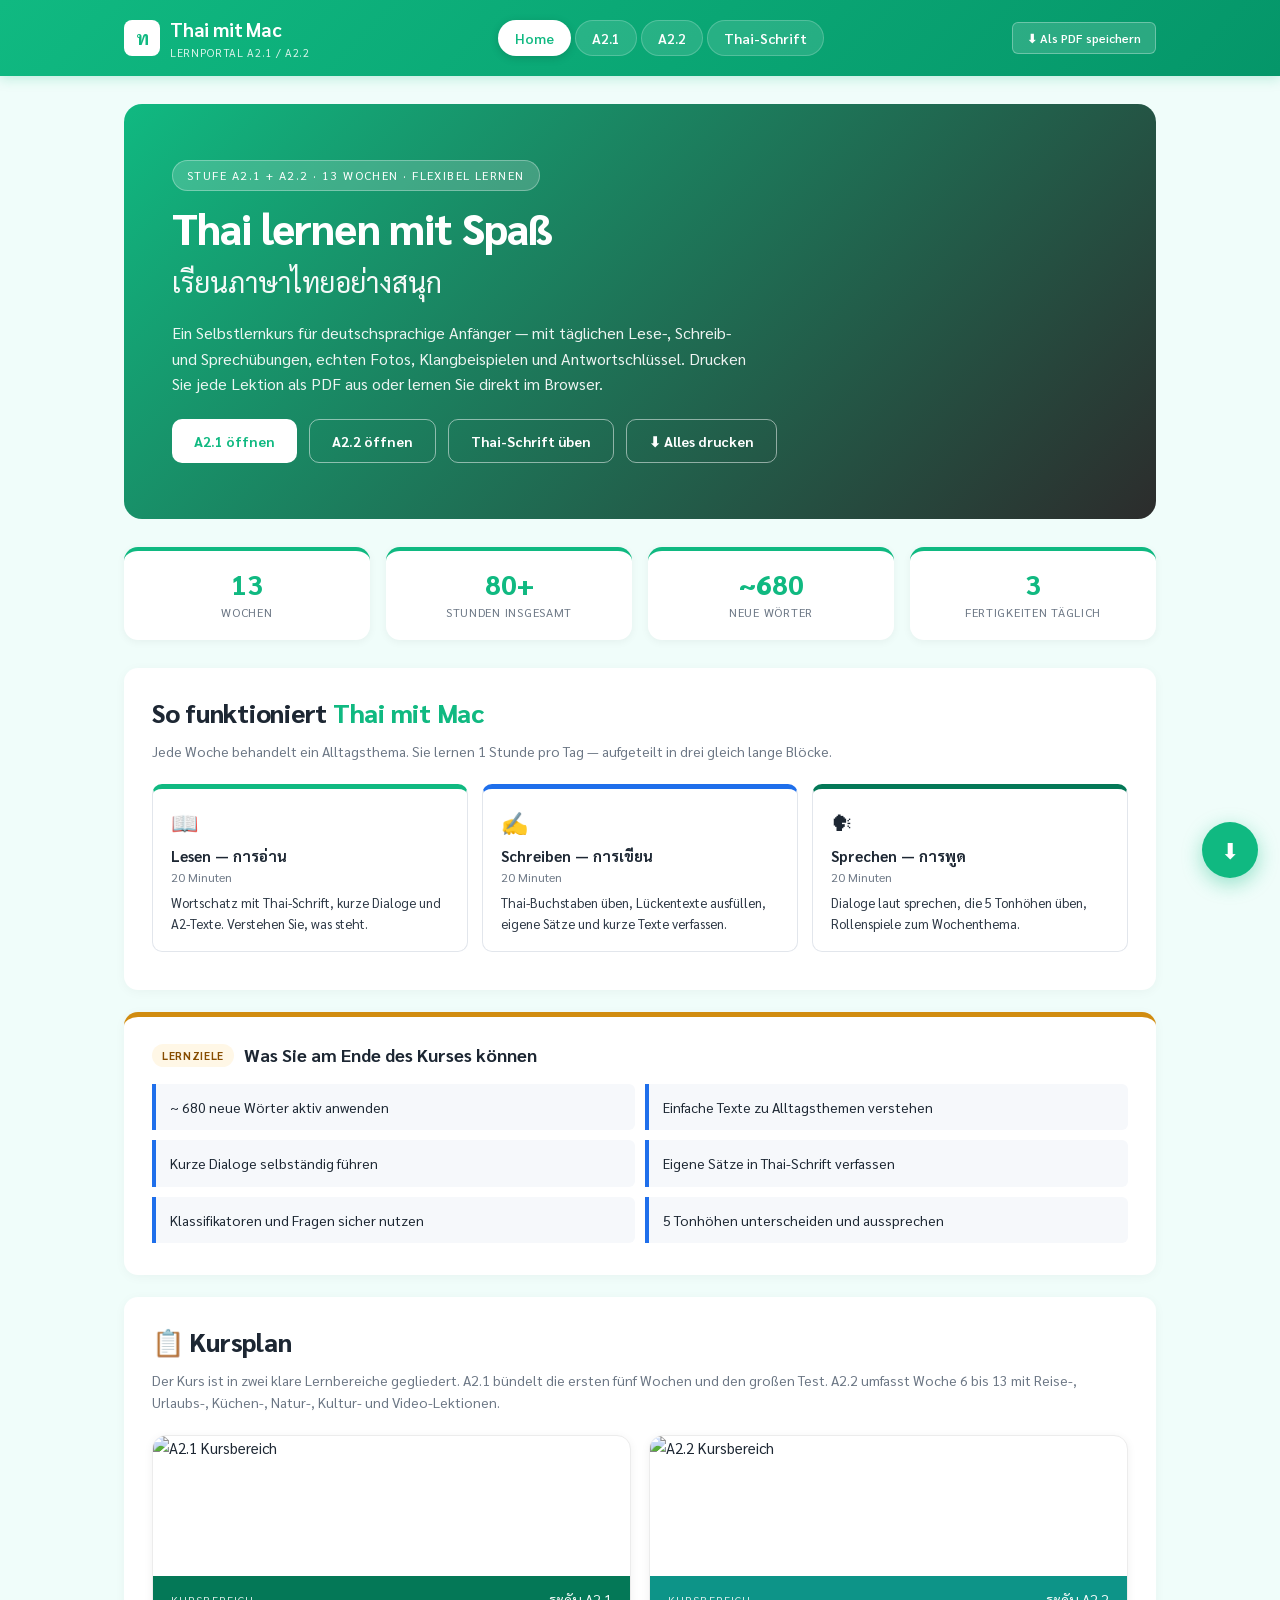
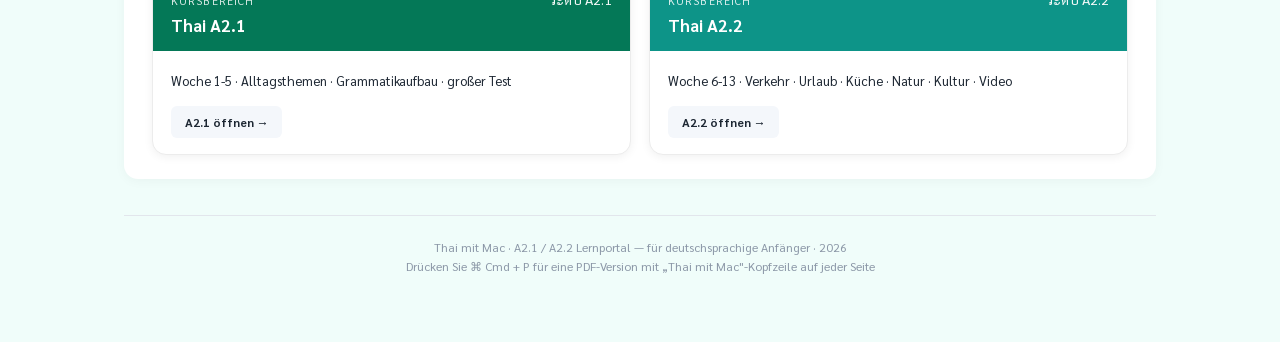
==== commit dc0256cd: "Add Thai alphabet practice room and Week 13 market lesson" ====
--- a/index.html
+++ b/index.html
@@ -4,6 +4,7 @@
 <meta charset="UTF-8">
 <title>Thai mit Mac · Lernportal A2.1 / A2.2</title>
 <meta name="viewport" content="width=device-width, initial-scale=1">
+<link rel="stylesheet" href="alphabet.css">
 <!-- Sarabun font: covers both Thai and Latin glyphs; loaded from Google Fonts -->
 <link rel="preconnect" href="https://fonts.googleapis.com">
 <link rel="preconnect" href="https://fonts.gstatic.com" crossorigin>
@@ -585,6 +586,7 @@
 .week-card.gold .head { background: #a16207; }
 .week-card.berry .head { background: #9f1239; }
 .week-card.forest .head { background: #365314; }
+.week-card.market .head { background: #b91c1c; }
 .week-card .body { padding: 16px 18px; font-size: 13px; }
 .week-card .body p { margin: 4px 0; }
 .week-card .body .lab { font-weight: 600; color: #1d2733; display: inline-block; min-width: 78px; }
@@ -1299,6 +1301,7 @@
       <button data-tab="home" class="active">Home</button>
       <button data-tab="a21">A2.1</button>
       <button data-tab="a22">A2.2</button>
+      <button data-tab="alphabet">Thai-Schrift</button>
     </nav>
     <button class="print-cta" onclick="window.print()">⬇ Als PDF speichern</button>
   </div>
@@ -1312,22 +1315,23 @@
   <div class="hero-block">
     <div class="bg" style="background-image: url('https://images.unsplash.com/photo-1528181304800-259b08848526?w=1400&q=70&fm=jpg&auto=format');"></div>
     <div class="content">
-      <span class="badge">Stufe A2.1 + A2.2 · 12 Wochen · flexibel lernen</span>
+      <span class="badge">Stufe A2.1 + A2.2 · 13 Wochen · flexibel lernen</span>
       <h1>Thai lernen mit Spaß</h1>
       <div class="thai-title thai">เรียนภาษาไทยอย่างสนุก</div>
       <p class="lead">Ein Selbstlernkurs für deutschsprachige Anfänger — mit täglichen Lese-, Schreib- und Sprechübungen, echten Fotos, Klangbeispielen und Antwortschlüssel. Drucken Sie jede Lektion als PDF aus oder lernen Sie direkt im Browser.</p>
       <div class="cta-row">
         <button class="btn primary" onclick="showTab('a21')">A2.1 öffnen</button>
         <button class="btn ghost" onclick="showTab('a22')">A2.2 öffnen</button>
+        <button class="btn ghost" onclick="showTab('alphabet')">Thai-Schrift üben</button>
         <button class="btn ghost" onclick="printAll()">⬇ Alles drucken</button>
       </div>
     </div>
   </div>
 
   <div class="stats">
-    <div class="stat"><div class="num">11</div><div class="lab">Wochen</div></div>
-    <div class="stat"><div class="num">75+</div><div class="lab">Stunden insgesamt</div></div>
-    <div class="stat"><div class="num">~630</div><div class="lab">neue Wörter</div></div>
+    <div class="stat"><div class="num">13</div><div class="lab">Wochen</div></div>
+    <div class="stat"><div class="num">80+</div><div class="lab">Stunden insgesamt</div></div>
+    <div class="stat"><div class="num">~680</div><div class="lab">neue Wörter</div></div>
     <div class="stat"><div class="num">3</div><div class="lab">Fertigkeiten täglich</div></div>
   </div>
 
@@ -1359,7 +1363,7 @@
   <div class="card amber">
     <h3 class="h-card amber"><span class="pill">Lernziele</span> Was Sie am Ende des Kurses können</h3>
     <ul class="goals">
-      <li>~ 630 neue Wörter aktiv anwenden</li>
+      <li>~ 680 neue Wörter aktiv anwenden</li>
       <li>Einfache Texte zu Alltagsthemen verstehen</li>
       <li>Kurze Dialoge selbständig führen</li>
       <li>Eigene Sätze in Thai-Schrift verfassen</li>
@@ -1370,7 +1374,7 @@
 
   <div class="card">
     <h2 class="section-title"><span class="accent">📋</span> Kursplan</h2>
-    <p class="section-sub">Der Kurs ist in zwei klare Lernbereiche gegliedert. A2.1 bündelt die ersten fünf Wochen und den großen Test. A2.2 umfasst Woche 6 bis 12 mit Reise-, Urlaubs-, Küchen-, Natur-, Kultur- und Video-Lektionen.</p>
+    <p class="section-sub">Der Kurs ist in zwei klare Lernbereiche gegliedert. A2.1 bündelt die ersten fünf Wochen und den großen Test. A2.2 umfasst Woche 6 bis 13 mit Reise-, Urlaubs-, Küchen-, Natur-, Kultur- und Video-Lektionen.</p>
     <div class="weeks-grid" style="grid-template-columns: 1fr 1fr;">
       <div class="week-card green" onclick="showTab('a21')">
         <img class="photo" src="https://images.unsplash.com/photo-1498050108023-c5249f4df085?w=600&q=70&fm=jpg&auto=format" alt="A2.1 Kursbereich">
@@ -1390,7 +1394,7 @@
           <div class="th thai">ระดับ A2.2</div>
         </div>
         <div class="body">
-          <p>Woche 6-12 · Verkehr · Urlaub · Küche · Natur · Kultur · Video</p>
+          <p>Woche 6-13 · Verkehr · Urlaub · Küche · Natur · Kultur · Video</p>
           <button class="open-link">A2.2 öffnen →</button>
         </div>
       </div>
@@ -1548,7 +1552,7 @@
       <span class="badge" style="background: rgba(13, 148, 136, 0.88); border-color: transparent;">Thai A2.2</span>
       <h1>A2.2 Lernbereich</h1>
       <div class="thai-title thai">ระดับ A2.2</div>
-      <p class="lead">Der A2.2-Bereich erweitert die Alltagssprache für Reisen und das Leben in Thailand. Woche 11 und 12 trainieren authentisches Hörverstehen mit Food-, Natur- und Reisevideos.</p>
+      <p class="lead">Der A2.2-Bereich erweitert die Alltagssprache für Reisen und das Leben in Thailand. Woche 11 bis 13 trainieren authentisches Hörverstehen mit Food-, Natur- und Reisevideos. Woche 13 führt auf den Frühstücksmarkt Trok Mor.</p>
       <div class="cta-row">
         <button class="btn primary" onclick="showTab('woche6')">Woche 6 öffnen</button>
         <button class="btn ghost" onclick="showTab('woche7')">Woche 7 öffnen</button>
@@ -1557,6 +1561,7 @@
         <button class="btn ghost" onclick="showTab('woche10')">Woche 10 öffnen</button>
         <button class="btn ghost" onclick="showTab('woche11')">Woche 11 öffnen</button>
         <button class="btn ghost" onclick="showTab('woche12')">Woche 12 öffnen</button>
+        <button class="btn ghost" onclick="showTab('woche13')">Woche 13 öffnen</button>
         <button class="btn ghost" onclick="printAll()">⬇ Alles drucken</button>
       </div>
     </div>
@@ -1564,7 +1569,7 @@
 
   <div class="info-grid">
     <div class="info-card red"><div class="k">Niveau</div><div class="v">Thai A2.2</div></div>
-    <div class="info-card"><div class="k">Umfang</div><div class="v">Woche 6-12 · Präsenz + Video</div></div>
+    <div class="info-card"><div class="k">Umfang</div><div class="v">Woche 6-13 · Präsenz + Video</div></div>
     <div class="info-card blue"><div class="k">Fokus</div><div class="v">Reisen, Alltag, Natur, Kultur und Hörverstehen</div></div>
   </div>
 
@@ -1660,6 +1665,19 @@
           <p><span class="lab">Sprache:</span> Richtungen, Entfernungen, Wege und Orientierungspunkte</p>
           <p><span class="lab">Praxis:</span> Hörfragen, Wortfilter, Routenplan und Wegbeschreibung</p>
           <button class="open-link">Woche 12 öffnen →</button>
+        </div>
+      </div>
+      <div class="week-card market" onclick="showTab('woche13')">
+        <img class="photo" src="https://img.youtube.com/vi/zmOepv_8iGI/hqdefault.jpg" alt="Frühstück und Gespräche auf dem Markt Trok Mor">
+        <div class="head">
+          <div><div class="n">Woche 13</div><div class="t">Essen auf dem Markt kaufen</div></div>
+          <div class="th thai">ซื้อของกินที่ตลาดตรอกหม้อ</div>
+        </div>
+        <div class="body">
+          <p><span class="lab">Video:</span> zwei Sessions à 15 Minuten + kurzer Ausklang</p>
+          <p><span class="lab">Sprache:</span> Einkaufsphrasen, Marktgerichte, Portionen und Bezahlen</p>
+          <p><span class="lab">Praxis:</span> Hörfragen, Wortfilter, Marktgespräche und Einkaufsnotiz</p>
+          <button class="open-link">Woche 13 öffnen →</button>
         </div>
       </div>
     </div>
@@ -6141,6 +6159,329 @@
     <div class="ak-block"><h4>Meine Route · Muster</h4><p class="thai" style="font-size:14px;">เราออกจากเชียงใหม่และมุ่งหน้าไปทางใต้ จุดแรกคือน้ำตกแม่เตี๊ยะที่อยู่ลึกเข้าไปในป่า ต่อไปเราไปอุทยานแห่งชาติออบหลวง จากนั้นขับรถผ่านภูเขาไปอมก๋อย วันต่อมาเราออกจากสวนป่าและแวะกินข้าวข้างๆ วัดกิ่วลม สุดท้ายเราแวะคาเฟ่ก่อนไปสนามบินเชียงใหม่</p><p style="font-size:12px; font-style:italic; color:#5a6573;">Wir verlassen Chiang Mai und fahren nach Süden. Der erste Halt ist der tief im Wald gelegene Mae-Tia-Wasserfall. Danach besuchen wir Ob Luang und fahren über die Berge nach Omkoi. Am nächsten Tag verlassen wir den Waldpark, essen neben Wat Kiu Lom und halten vor dem Flughafen noch an einem Café.</p></div>
   </div>
 
+</section>
+
+<!-- ==================== WOCHE 13: MARKTESSEN EINKAUFEN ==================== -->
+<section id="woche13" class="page">
+
+  <div class="hero-block" style="min-height:300px;">
+    <div class="bg" style="background-image:url('https://img.youtube.com/vi/zmOepv_8iGI/hqdefault.jpg');"></div>
+    <div class="content">
+      <span class="badge" style="background:rgba(185,28,28,.92);border-color:transparent;">Woche 13 · A2.2 · Video</span>
+      <h1>Essen auf dem Markt kaufen</h1>
+      <div class="thai-title thai">ซื้อของกินที่ตลาดตรอกหม้อ</div>
+      <p class="lead">Ein Morgen auf dem Markt Trok Mor: Schweinespieße, Klebreis, Getränke und traditionelle Süßspeisen. Lernen Sie die Namen der Gerichte und kaufen Sie auf Thai ein: nachfragen, bestellen, Portionen wählen und bezahlen.</p>
+    </div>
+  </div>
+  <div class="info-grid">
+    <div class="info-card"><div class="k">Video</div><div class="v">2 Sessions × 15 Minuten</div></div>
+    <div class="info-card blue"><div class="k">Wortschatz</div><div class="v">50 Wörter und Einkaufsphrasen</div></div>
+    <div class="info-card red"><div class="k">Lernziel</div><div class="v">Essen am Marktstand kaufen</div></div>
+  </div>
+
+  <div class="card green">
+    <h3 class="h-card"><span class="pill">Lektion 1</span> Marktessen · ของกินในตลาด</h3>
+    <p class="vocab-type-note">Die Auswahl stammt aus dem bereitgestellten Videotranskript. Die Aussprachehilfe markiert hohe, tiefe, fallende und steigende Töne; unmarkierte Silben haben einen mittleren Ton.</p>
+    <h4 style="color:#047857;">A · Herzhaftes Frühstück · ของคาว</h4>
+    <table class="vocab has-types">
+      <thead><tr><th class="col-thai">Thai</th><th class="col-trans">Aussprache</th><th class="col-de">Deutsch</th><th class="col-type">Worttyp</th><th class="col-icon">Icon</th></tr></thead>
+      <tbody>
+        <tr><td class="thai">ตลาดเช้า</td><td class="translit">tà-làat-cháao</td><td>Morgenmarkt</td><td><span class="word-type noun">Nomen</span></td><td>🛒</td></tr>
+        <tr><td class="thai">หมูปิ้ง</td><td class="translit">mǔu-pîng</td><td>gegrillte Schweinespieße</td><td><span class="word-type noun">Nomen</span></td><td>🍢</td></tr>
+        <tr><td class="thai">ไก่ปิ้ง</td><td class="translit">gài-pîng</td><td>gegrillte Hähnchenspieße</td><td><span class="word-type noun">Nomen</span></td><td>🍢</td></tr>
+        <tr><td class="thai">ข้าวเหนียว</td><td class="translit">khâao-nǐao</td><td>Klebreis</td><td><span class="word-type noun">Nomen</span></td><td>🍚</td></tr>
+        <tr><td class="thai">โจ๊ก</td><td class="translit">jóok</td><td>Reisbrei</td><td><span class="word-type noun">Nomen</span></td><td>🥣</td></tr>
+        <tr><td class="thai">ทอดมันปลา</td><td class="translit">thɔ̂ɔt-man-plaa</td><td>würzige Fischküchlein</td><td><span class="word-type noun">Nomen</span></td><td>🐟</td></tr>
+        <tr><td class="thai">หมูทอด</td><td class="translit">mǔu-thɔ̂ɔt</td><td>frittiertes Schweinefleisch</td><td><span class="word-type noun">Nomen</span></td><td>🥩</td></tr>
+        <tr><td class="thai">ไก่ทอด</td><td class="translit">gài-thɔ̂ɔt</td><td>frittiertes Hähnchen</td><td><span class="word-type noun">Nomen</span></td><td>🍗</td></tr>
+        <tr><td class="thai">หมูสามชั้น</td><td class="translit">mǔu-sǎam-chán</td><td>Schweinebauch</td><td><span class="word-type noun">Nomen</span></td><td>🥓</td></tr>
+        <tr><td class="thai">หมูแดง</td><td class="translit">mǔu-daeeng</td><td>rot mariniertes Schweinefleisch</td><td><span class="word-type noun">Nomen</span></td><td>🥩</td></tr>
+        <tr><td class="thai">ซาลาเปา</td><td class="translit">saa-laa-pao</td><td>gedämpftes, gefülltes Brötchen</td><td><span class="word-type noun">Nomen</span></td><td>🥟</td></tr>
+        <tr><td class="thai">โรตีมะตะบะ</td><td class="translit">roo-tii-má-tà-bà</td><td>gefülltes Roti, Murtabak</td><td><span class="word-type noun">Nomen</span></td><td>🫓</td></tr>
+      </tbody>
+    </table>
+    <h4 style="color:#047857;margin-top:20px;">B · Süßspeisen und Getränke · ของหวานและเครื่องดื่ม</h4>
+    <table class="vocab has-types">
+      <thead><tr><th class="col-thai">Thai</th><th class="col-trans">Aussprache</th><th class="col-de">Deutsch</th><th class="col-type">Worttyp</th><th class="col-icon">Icon</th></tr></thead>
+      <tbody>
+        <tr><td class="thai">ขนมต้ม</td><td class="translit">khà-nǒm-tôm</td><td>Kokoskugeln aus Klebreisteig</td><td><span class="word-type noun">Nomen</span></td><td>🥥</td></tr>
+        <tr><td class="thai">ขนมมัน</td><td class="translit">khà-nǒm-man</td><td>Maniok-Süßspeise</td><td><span class="word-type noun">Nomen</span></td><td>🍠</td></tr>
+        <tr><td class="thai">ขนมเปี๊ยะ</td><td class="translit">khà-nǒm-pía</td><td>gefülltes chinesisch-thailändisches Gebäck</td><td><span class="word-type noun">Nomen</span></td><td>🥮</td></tr>
+        <tr><td class="thai">ขนมครก</td><td class="translit">khà-nǒm-khrók</td><td>kleine Kokospfannküchlein</td><td><span class="word-type noun">Nomen</span></td><td>🥥</td></tr>
+        <tr><td class="thai">เผือกทอด</td><td class="translit">phʉ̀ak-thɔ̂ɔt</td><td>frittierte Taro-Stücke</td><td><span class="word-type noun">Nomen</span></td><td>🍠</td></tr>
+        <tr><td class="thai">ไส้งาดำ</td><td class="translit">sâi-ngaa-dam</td><td>Füllung aus schwarzem Sesam</td><td><span class="word-type noun">Nomengruppe</span></td><td>⚫</td></tr>
+        <tr><td class="thai">ชาไทย</td><td class="translit">chaa-thai</td><td>Thai-Tee</td><td><span class="word-type noun">Nomen</span></td><td>🧋</td></tr>
+        <tr><td class="thai">กาแฟ</td><td class="translit">gaa-fae</td><td>Kaffee</td><td><span class="word-type noun">Nomen</span></td><td>☕</td></tr>
+        <tr><td class="thai">น้ำจับเลี้ยง</td><td class="translit">náam-jàp-líang</td><td>chinesisch-thailändisches Kräutergetränk</td><td><span class="word-type noun">Nomen</span></td><td>🍵</td></tr>
+        <tr><td class="thai">น้ำจิ้ม</td><td class="translit">náam-jîm</td><td>Dipsauce</td><td><span class="word-type noun">Nomen</span></td><td>🥣</td></tr>
+      </tbody>
+    </table>
+    <h4 style="color:#047857;margin-top:20px;">C · Einkaufssprache · คำพูดเวลาซื้อของ</h4>
+    <table class="vocab has-types">
+      <thead><tr><th class="col-thai">Thai</th><th class="col-trans">Aussprache</th><th class="col-de">Deutsch</th><th class="col-type">Worttyp</th><th class="col-icon">Icon</th></tr></thead>
+      <tbody>
+        <tr><td class="thai">ขายอะไรบ้าง</td><td class="translit">khǎai-à-rai-bâang</td><td>Was verkaufen Sie alles?</td><td><span class="word-type expression">Redemittel</span></td><td>❓</td></tr>
+        <tr><td class="thai">ขายยังไง</td><td class="translit">khǎai-yang-ngai</td><td>Wie wird es verkauft / was kostet es?</td><td><span class="word-type expression">Redemittel</span></td><td>🏷️</td></tr>
+        <tr><td class="thai">เท่าไหร่</td><td class="translit">thâo-rài</td><td>Wie viel kostet es?</td><td><span class="word-type expression">Redemittel</span></td><td>💰</td></tr>
+        <tr><td class="thai">เอา</td><td class="translit">ao</td><td>nehmen; beim Bestellen: ich nehme</td><td><span class="word-type verb">Verb</span></td><td>🛍️</td></tr>
+        <tr><td class="thai">ขอ</td><td class="translit">khɔ̌ɔ</td><td>bitten um, erbitten</td><td><span class="word-type verb">Verb</span></td><td>🙏</td></tr>
+        <tr><td class="thai">ชิม</td><td class="translit">chim</td><td>kosten, probieren</td><td><span class="word-type verb">Verb</span></td><td>🥄</td></tr>
+        <tr><td class="thai">ซื้อเพิ่ม</td><td class="translit">sʉ́ʉ-phə̂əm</td><td>mehr dazukaufen</td><td><span class="word-type phrase">Verbgruppe</span></td><td>➕</td></tr>
+        <tr><td class="thai">ผสมกันได้ไหม</td><td class="translit">phà-sǒm-gan-dâi-mǎi</td><td>Kann man Sorten mischen?</td><td><span class="word-type expression">Redemittel</span></td><td>🔀</td></tr>
+        <tr><td class="thai">สั่งไว้</td><td class="translit">sàng-wái</td><td>vorbestellen, eine Bestellung hinterlassen</td><td><span class="word-type phrase">Verbgruppe</span></td><td>📝</td></tr>
+        <tr><td class="thai">กลับมารับ</td><td class="translit">glàp-maa-ráp</td><td>zurückkommen und abholen</td><td><span class="word-type phrase">Verbgruppe</span></td><td>↩️</td></tr>
+        <tr><td class="thai">หมดแล้ว</td><td class="translit">mòt-láeo</td><td>schon ausverkauft</td><td><span class="word-type phrase">Verbgruppe</span></td><td>⏳</td></tr>
+        <tr><td class="thai">ยังมีไหม</td><td class="translit">yang-mii-mǎi</td><td>Gibt es noch etwas davon?</td><td><span class="word-type expression">Redemittel</span></td><td>❓</td></tr>
+        <tr><td class="thai">มีสแกนไหม</td><td class="translit">mii-sà-gaen-mǎi</td><td>Kann ich per QR-Code bezahlen?</td><td><span class="word-type expression">Redemittel</span></td><td>📱</td></tr>
+        <tr><td class="thai">ทั้งหมด</td><td class="translit">tháng-mòt</td><td>alles zusammen, insgesamt</td><td><span class="word-type expression">Redemittel</span></td><td>🧾</td></tr>
+      </tbody>
+    </table>
+    <h4 style="color:#047857;margin-top:20px;">D · Portionen und Bestellwünsche · จำนวนและความต้องการ</h4>
+    <table class="vocab has-types">
+      <thead><tr><th class="col-thai">Thai</th><th class="col-trans">Aussprache</th><th class="col-de">Deutsch</th><th class="col-type">Worttyp</th><th class="col-icon">Icon</th></tr></thead>
+      <tbody>
+        <tr><td class="thai">ไม้</td><td class="translit">máai</td><td>Spieß; Zähleinheit für Spieße</td><td><span class="word-type noun">Nomen/Zählwort</span></td><td>🍢</td></tr>
+        <tr><td class="thai">ถุง</td><td class="translit">thǔng</td><td>Tüte; Zähleinheit für Tüten</td><td><span class="word-type noun">Nomen/Zählwort</span></td><td>🛍️</td></tr>
+        <tr><td class="thai">ชิ้น</td><td class="translit">chín</td><td>Stück; Zähleinheit</td><td><span class="word-type noun">Nomen/Zählwort</span></td><td>🍗</td></tr>
+        <tr><td class="thai">แก้ว</td><td class="translit">gâeo</td><td>Glas, Becher; Zähleinheit</td><td><span class="word-type noun">Nomen/Zählwort</span></td><td>🥤</td></tr>
+        <tr><td class="thai">กล่อง</td><td class="translit">glɔ̀ng</td><td>Schachtel; Zähleinheit</td><td><span class="word-type noun">Nomen/Zählwort</span></td><td>📦</td></tr>
+        <tr><td class="thai">ละ</td><td class="translit">lá</td><td>pro, je</td><td><span class="word-type particle">Partikel</span></td><td>÷</td></tr>
+        <tr><td class="thai">อีก</td><td class="translit">ìik</td><td>noch, zusätzlich</td><td><span class="word-type particle">Partikel</span></td><td>➕</td></tr>
+        <tr><td class="thai">เพิ่ง</td><td class="translit">phə̂ng</td><td>gerade erst</td><td><span class="word-type particle">Partikel</span></td><td>⏱️</td></tr>
+        <tr><td class="thai">หวานน้อย</td><td class="translit">wǎan-nɔ́ɔi</td><td>weniger süß; wenig Zucker</td><td><span class="word-type adjective">Adjektivgruppe</span></td><td>🧋</td></tr>
+        <tr><td class="thai">ไม่หวาน</td><td class="translit">mâi-wǎan</td><td>nicht süß; beim Getränk: ungesüßt</td><td><span class="word-type adjective">Adjektivgruppe</span></td><td>☕</td></tr>
+        <tr><td class="thai">กรอบ</td><td class="translit">grɔ̀ɔp</td><td>knusprig</td><td><span class="word-type adjective">Adjektiv</span></td><td>🍗</td></tr>
+        <tr><td class="thai">นุ่ม</td><td class="translit">nûm</td><td>weich, zart</td><td><span class="word-type adjective">Adjektiv</span></td><td>🫓</td></tr>
+        <tr><td class="thai">หอม</td><td class="translit">hɔ̌ɔm</td><td>aromatisch, duftend</td><td><span class="word-type adjective">Adjektiv</span></td><td>👃</td></tr>
+        <tr><td class="thai">บาท</td><td class="translit">bàat</td><td>Baht</td><td><span class="word-type noun">Nomen</span></td><td>฿</td></tr>
+      </tbody>
+    </table>
+  </div>
+
+  <div class="card blue">
+    <div class="video-session-head"><div><h3>Session 1 · Am Frühstücksstand bestellen</h3><p class="thai">ช่วงที่ 1 · ซื้ออาหารเช้า</p></div><span class="video-duration">00:00–15:00 · 15 Min.</span></div>
+    <div class="video-shell">
+      <div class="video-player" data-video-src="https://www.youtube-nocookie.com/embed/zmOepv_8iGI?start=0&amp;end=900&amp;rel=0">
+        <iframe class="video-frame" title="Woche 13 Session 1: Frühstück auf dem Markt kaufen" loading="lazy" referrerpolicy="strict-origin-when-cross-origin" allow="accelerometer; autoplay; clipboard-write; encrypted-media; gyroscope; picture-in-picture; web-share" allowfullscreen></iframe>
+        <div class="video-file-fallback" style="background-image:url('https://img.youtube.com/vi/zmOepv_8iGI/hqdefault.jpg');"><div><strong>Session 1 · 00:00–15:00</strong><a href="https://www.youtube.com/watch?v=zmOepv_8iGI&amp;t=0s" target="_blank" rel="noopener">Auf YouTube ansehen</a></div></div>
+      </div>
+      <div class="video-chapters"><h4>Einkaufssituationen</h4>
+        <a href="https://www.youtube.com/watch?v=zmOepv_8iGI&amp;t=210s" target="_blank" rel="noopener"><time>03:30</time> Schweinespieße und Klebreis bestellen</a>
+        <a href="https://www.youtube.com/watch?v=zmOepv_8iGI&amp;t=456s" target="_blank" rel="noopener"><time>07:36</time> Fischküchlein · Preis pro Tüte</a>
+        <a href="https://www.youtube.com/watch?v=zmOepv_8iGI&amp;t=761s" target="_blank" rel="noopener"><time>12:41</time> Gefüllte Dampfbrötchen</a>
+        <a href="https://www.youtube.com/watch?v=zmOepv_8iGI&amp;t=850s" target="_blank" rel="noopener"><time>14:10</time> Eiskaffee ohne Zucker</a>
+      </div>
+    </div>
+    <div class="watch-pass">
+      <div><strong>Vorbereiten · 2 Min.</strong><span>Wählen Sie fünf Lebensmittel und die passenden Portionen: ไม้, ถุง, ชิ้น, แก้ว.</span></div>
+      <div><strong>Ansehen · 15 Min.</strong><span>Notieren Sie drei Bestellungen als „Gericht + Menge + Wunsch“.</span></div>
+      <div><strong>Nachhören · 5 Min.</strong><span>Hören Sie auf ขายยังไง, เอา, เท่าไหร่ und die genannten Preise.</span></div>
+    </div>
+    <div class="exercise" id="w13-s1-quiz"><span class="num">1</span><h4>Hörverstehen · Einkaufen am Stand</h4><p class="task">Die Preise beziehen sich auf die Aussagen im Video.</p>
+      <div class="w6-mc" data-answer="b"><p><strong>1.</strong> Was bestellt der Moderator beim Grillstand?</p><div class="w6-options"><button class="w6-option" data-choice="a" onclick="w6PickChoice(this)"><span class="mark"></span>Thai-Tee und Roti</button><button class="w6-option" data-choice="b" onclick="w6PickChoice(this)"><span class="mark"></span>einen Schweinespieß und Klebreis</button><button class="w6-option" data-choice="c" onclick="w6PickChoice(this)"><span class="mark"></span>Reisbrei und Fisch</button><button class="w6-option" data-choice="d" onclick="w6PickChoice(this)"><span class="mark"></span>zwei Dampfbrötchen</button></div></div>
+      <div class="w6-mc" data-answer="c"><p><strong>2.</strong> Wie viel kostet eine Tüte Fischküchlein?</p><div class="w6-options"><button class="w6-option" data-choice="a" onclick="w6PickChoice(this)"><span class="mark"></span>15 Baht</button><button class="w6-option" data-choice="b" onclick="w6PickChoice(this)"><span class="mark"></span>25 Baht</button><button class="w6-option" data-choice="c" onclick="w6PickChoice(this)"><span class="mark"></span>50 Baht</button><button class="w6-option" data-choice="d" onclick="w6PickChoice(this)"><span class="mark"></span>100 Baht</button></div></div>
+      <div class="w6-mc" data-answer="a"><p><strong>3.</strong> Was sagt die Fischküchlein-Verkäuferin über die Zubereitung?</p><div class="w6-options"><button class="w6-option" data-choice="a" onclick="w6PickChoice(this)"><span class="mark"></span>Sie knetet und schneidet selbst.</button><button class="w6-option" data-choice="b" onclick="w6PickChoice(this)"><span class="mark"></span>Sie verkauft nur Tiefkühlware.</button><button class="w6-option" data-choice="c" onclick="w6PickChoice(this)"><span class="mark"></span>Alles wird am Vortag gegrillt.</button><button class="w6-option" data-choice="d" onclick="w6PickChoice(this)"><span class="mark"></span>Es gibt heute keine Ware.</button></div></div>
+      <div class="w6-mc" data-answer="d"><p><strong>4.</strong> Wie viel kostet ein Dampfbrötchen?</p><div class="w6-options"><button class="w6-option" data-choice="a" onclick="w6PickChoice(this)"><span class="mark"></span>5 Baht</button><button class="w6-option" data-choice="b" onclick="w6PickChoice(this)"><span class="mark"></span>15 Baht</button><button class="w6-option" data-choice="c" onclick="w6PickChoice(this)"><span class="mark"></span>60 Baht</button><button class="w6-option" data-choice="d" onclick="w6PickChoice(this)"><span class="mark"></span>25 Baht</button></div></div>
+      <div class="w6-mc" data-answer="b"><p><strong>5.</strong> Wie bestellt er seinen Americano?</p><div class="w6-options"><button class="w6-option" data-choice="a" onclick="w6PickChoice(this)"><span class="mark"></span>heiß mit Milch</button><button class="w6-option" data-choice="b" onclick="w6PickChoice(this)"><span class="mark"></span>eisgekühlt und ungesüßt</button><button class="w6-option" data-choice="c" onclick="w6PickChoice(this)"><span class="mark"></span>mit viel Zucker</button><button class="w6-option" data-choice="d" onclick="w6PickChoice(this)"><span class="mark"></span>ohne Kaffee</button></div></div>
+      <div class="w6-mc" data-answer="c"><p><strong>6.</strong> Welcher Preis wird für den Americano genannt?</p><div class="w6-options"><button class="w6-option" data-choice="a" onclick="w6PickChoice(this)"><span class="mark"></span>20 Baht</button><button class="w6-option" data-choice="b" onclick="w6PickChoice(this)"><span class="mark"></span>40 Baht</button><button class="w6-option" data-choice="c" onclick="w6PickChoice(this)"><span class="mark"></span>60 Baht</button><button class="w6-option" data-choice="d" onclick="w6PickChoice(this)"><span class="mark"></span>150 Baht</button></div></div>
+      <button class="w6-check-pill" type="button" onclick="w11CheckSession('w13-s1-quiz','w13-s1-result')">✓ Session 1 prüfen</button><div id="w13-s1-result" class="w6-result"></div>
+    </div>
+  </div>
+
+  <div class="card red">
+    <div class="video-session-head"><div><h3>Session 2 · Sorten wählen und später abholen</h3><p class="thai">ช่วงที่ 2 · เลือกของกินและกลับมารับ</p></div><span class="video-duration">15:00–30:00 · 15 Min.</span></div>
+    <div class="video-shell">
+      <div class="video-player" data-video-src="https://www.youtube-nocookie.com/embed/zmOepv_8iGI?start=900&amp;end=1800&amp;rel=0">
+        <iframe class="video-frame" title="Woche 13 Session 2: Süßspeisen, Portionen und Bestellungen" loading="lazy" referrerpolicy="strict-origin-when-cross-origin" allow="accelerometer; autoplay; clipboard-write; encrypted-media; gyroscope; picture-in-picture; web-share" allowfullscreen></iframe>
+        <div class="video-file-fallback" style="background-image:url('https://img.youtube.com/vi/zmOepv_8iGI/hqdefault.jpg');"><div><strong>Session 2 · 15:00–30:00</strong><a href="https://www.youtube.com/watch?v=zmOepv_8iGI&amp;t=900s" target="_blank" rel="noopener">Auf YouTube ansehen</a></div></div>
+      </div>
+      <div class="video-chapters"><h4>Einkaufssituationen</h4>
+        <a href="https://www.youtube.com/watch?v=zmOepv_8iGI&amp;t=938s" target="_blank" rel="noopener"><time>15:38</time> Zwei Süßspeisen für 20 Baht mischen</a>
+        <a href="https://www.youtube.com/watch?v=zmOepv_8iGI&amp;t=1018s" target="_blank" rel="noopener"><time>16:58</time> Sesamgebäck vorbestellen</a>
+        <a href="https://www.youtube.com/watch?v=zmOepv_8iGI&amp;t=1060s" target="_blank" rel="noopener"><time>17:40</time> Frisches Hähnchen · Preis pro Stück</a>
+        <a href="https://www.youtube.com/watch?v=zmOepv_8iGI&amp;t=1309s" target="_blank" rel="noopener"><time>21:49</time> Thai-Tee mit wenig Zucker</a>
+        <a href="https://www.youtube.com/watch?v=zmOepv_8iGI&amp;t=1745s" target="_blank" rel="noopener"><time>29:05</time> Bestellung abholen und bezahlen</a>
+      </div>
+    </div>
+    <div class="watch-pass">
+      <div><strong>Vorbereiten · 2 Min.</strong><span>Lesen Sie die Bestellphrasen ผสมกันได้ไหม, สั่งไว้ und กลับมารับ.</span></div>
+      <div><strong>Ansehen · 15 Min.</strong><span>Notieren Sie ein gemischtes Angebot, eine Wartezeit und zwei Stückpreise.</span></div>
+      <div><strong>Nachhören · 5 Min.</strong><span>Wiederholen Sie eine Bestellung und die passende Antwort der Verkäuferin.</span></div>
+    </div>
+    <div class="exercise" id="w13-s2-quiz"><span class="num">2</span><h4>Hörverstehen · Portionen und Bestellwünsche</h4><p class="task">Achten Sie auf Mengen, Verfügbarkeit und Bezahlen.</p>
+      <div class="w6-mc" data-answer="a"><p><strong>1.</strong> Welche beiden Süßspeisen lässt der Moderator mischen?</p><div class="w6-options"><button class="w6-option" data-choice="a" onclick="w6PickChoice(this)"><span class="mark"></span>Khanom Tom und Khanom Man</button><button class="w6-option" data-choice="b" onclick="w6PickChoice(this)"><span class="mark"></span>Khanom Krok und Roti</button><button class="w6-option" data-choice="c" onclick="w6PickChoice(this)"><span class="mark"></span>Klebreis und Reisbrei</button><button class="w6-option" data-choice="d" onclick="w6PickChoice(this)"><span class="mark"></span>Sesamgebäck und Taro</button></div></div>
+      <div class="w6-mc" data-answer="d"><p><strong>2.</strong> Was bekommt er für 20 Baht?</p><div class="w6-options"><button class="w6-option" data-choice="a" onclick="w6PickChoice(this)"><span class="mark"></span>zwei Becher Tee</button><button class="w6-option" data-choice="b" onclick="w6PickChoice(this)"><span class="mark"></span>zehn Spieße</button><button class="w6-option" data-choice="c" onclick="w6PickChoice(this)"><span class="mark"></span>ein Roti</button><button class="w6-option" data-choice="d" onclick="w6PickChoice(this)"><span class="mark"></span>fünf Süßspeisen-Stücke insgesamt</button></div></div>
+      <div class="w6-mc" data-answer="b"><p><strong>3.</strong> Wie lange soll er auf die nächste Charge Sesamgebäck warten?</p><div class="w6-options"><button class="w6-option" data-choice="a" onclick="w6PickChoice(this)"><span class="mark"></span>fünf Minuten</button><button class="w6-option" data-choice="b" onclick="w6PickChoice(this)"><span class="mark"></span>eine halbe Stunde</button><button class="w6-option" data-choice="c" onclick="w6PickChoice(this)"><span class="mark"></span>zwei Stunden</button><button class="w6-option" data-choice="d" onclick="w6PickChoice(this)"><span class="mark"></span>bis morgen</button></div></div>
+      <div class="w6-mc" data-answer="c"><p><strong>4.</strong> Was kostet ein Stück frisch frittiertes Hähnchen?</p><div class="w6-options"><button class="w6-option" data-choice="a" onclick="w6PickChoice(this)"><span class="mark"></span>10 Baht</button><button class="w6-option" data-choice="b" onclick="w6PickChoice(this)"><span class="mark"></span>20 Baht</button><button class="w6-option" data-choice="c" onclick="w6PickChoice(this)"><span class="mark"></span>25 Baht</button><button class="w6-option" data-choice="d" onclick="w6PickChoice(this)"><span class="mark"></span>50 Baht</button></div></div>
+      <div class="w6-mc" data-answer="a"><p><strong>5.</strong> Welchen Wunsch nennt er beim Thai-Tee?</p><div class="w6-options"><button class="w6-option" data-choice="a" onclick="w6PickChoice(this)"><span class="mark"></span>หวานน้อย · weniger süß</button><button class="w6-option" data-choice="b" onclick="w6PickChoice(this)"><span class="mark"></span>เผ็ดมาก · sehr scharf</button><button class="w6-option" data-choice="c" onclick="w6PickChoice(this)"><span class="mark"></span>ร้อนมาก · sehr heiß</button><button class="w6-option" data-choice="d" onclick="w6PickChoice(this)"><span class="mark"></span>ไม่เอาชา · keinen Tee</button></div></div>
+      <div class="w6-mc" data-answer="d"><p><strong>6.</strong> Was bezahlt er beim Abholen der Gebäckbestellung?</p><div class="w6-options"><button class="w6-option" data-choice="a" onclick="w6PickChoice(this)"><span class="mark"></span>30 Baht</button><button class="w6-option" data-choice="b" onclick="w6PickChoice(this)"><span class="mark"></span>50 Baht</button><button class="w6-option" data-choice="c" onclick="w6PickChoice(this)"><span class="mark"></span>60 Baht</button><button class="w6-option" data-choice="d" onclick="w6PickChoice(this)"><span class="mark"></span>100 Baht</button></div></div>
+      <button class="w6-check-pill" type="button" onclick="w11CheckSession('w13-s2-quiz','w13-s2-result')">✓ Session 2 prüfen</button><div id="w13-s2-result" class="w6-result"></div>
+    </div>
+    <p class="source-note"><strong>Freiwilliger Ausklang ab 30:11:</strong> <a href="https://www.youtube.com/watch?v=zmOepv_8iGI&amp;t=1811s" target="_blank" rel="noopener">Khanom Krok ansehen</a>. Eine Schale kostet im Video 30 Baht; verschiedene Füllungen können gemischt werden. Der Abschluss enthält Hinweise zum Besuchszeitpunkt.</p>
+  </div>
+
+  <div class="card amber">
+    <h3 class="h-card amber"><span class="pill">Lektion 2</span> Einkaufsmuster · ประโยคซื้อของ</h3>
+    <div class="grammar"><div class="gh">G1 · Einheitspreis mit ละ</div><p><strong>Zähleinheit + ละ + Betrag + บาท</strong> nennt den Preis pro Portion.</p><div class="formula"><span class="thai">ถุงละห้าสิบบาท · ชิ้นละยี่สิบห้าบาท · แก้วละหกสิบบาท</span><br>50 Baht pro Tüte · 25 Baht pro Stück · 60 Baht pro Becher</div><p class="ex"><span class="thai th-mid">ทอดมันถุงละเท่าไหร่ครับ</span><br>Wie viel kostet eine Tüte Fischküchlein?</p></div>
+    <div class="grammar"><div class="gh">G2 · Bestellen und ergänzen mit เอา / ขอ … อีก …</div><p><strong>เอา + Lebensmittel + Zahl + Zähleinheit</strong> ist eine übliche Bestellung. <strong>ขอ + Lebensmittel + อีก + Zahl + Zähleinheit</strong> bestellt etwas zusätzlich.</p><div class="formula"><span class="thai">เอาหมูปิ้งสองไม้ครับ</span><br>Ich nehme zwei Schweinespieße.</div><p class="ex"><span class="thai th-mid">ขอข้าวเหนียวอีกหนึ่งถุงค่ะ</span><br>Ich hätte gern noch eine Tüte Klebreis.</p><p>Mit <span class="thai">ครับ</span> oder <span class="thai">ค่ะ</span> klingt die Bestellung höflich. Beides sind übliche Höflichkeitspartikeln; verwenden Sie die Form, die zu Ihrer Sprechweise passt.</p></div>
+    <div class="grammar"><div class="gh">G3 · Frisch, noch vorhanden oder schon ausverkauft</div><table><thead><tr><th>Muster</th><th>Beispiel</th><th>Deutsch</th></tr></thead><tbody>
+      <tr><td class="thai">เพิ่ง + Verb</td><td class="thai">ไก่เพิ่งทอด</td><td>Das Hähnchen wurde gerade erst frittiert.</td></tr>
+      <tr><td class="thai">ยัง + มี + ไหม</td><td class="thai">ไส้งาดำยังมีไหมครับ</td><td>Gibt es noch die Sesamfüllung?</td></tr>
+      <tr><td class="thai">หมด + แล้ว</td><td class="thai">ไส้งาดำหมดแล้วค่ะ</td><td>Die Sesamfüllung ist schon ausverkauft.</td></tr>
+    </tbody></table><p class="ex"><span class="thai th-mid">ขอสั่งไว้ก่อน แล้วกลับมารับได้ไหมครับ</span><br>Kann ich vorbestellen und später zurückkommen, um es abzuholen?</p></div>
+    <div class="tip"><strong>Bestellwunsch:</strong> <span class="thai">หวานน้อย</span> bedeutet weniger süß, <span class="thai">ไม่หวาน</span> ungesüßt. <span class="thai">ผสมกันได้ไหม</span> fragt, ob verschiedene Sorten in einer Portion gemischt werden können.</div>
+  </div>
+
+  <div class="card blue">
+    <h3 class="h-card blue"><span class="pill">Lesetext A</span> Frühstück kaufen · ซื้ออาหารเช้า</h3>
+    <p class="section-sub">Gekürztes, korrigiertes Lern-Thai aus Session 1.</p>
+    <div class="role-tools" id="w13-s1-role-tools"><div class="role-filter-head"><strong>Worttyp und Satzfunktion filtern</strong><button class="role-clear" type="button" onclick="clearWordRoles('w13-s1-role-reader','w13-s1-role-tools')">× Markierungen aus</button></div><div class="role-filter-options"></div></div>
+    <div class="reading role-reader" id="w13-s1-role-reader">
+      <p class="thai"><span class="word-role role-context" data-word-type="context">ตอนเช้า</span> <span class="word-role role-subject" data-word-type="name">นัท</span> <span class="word-role role-verb" data-word-type="verb">ไป</span> <span class="word-role role-object" data-word-type="name">ตลาดตรอกหม้อ</span> <span class="word-role role-context" data-word-type="context">ใกล้เสาชิงช้า</span> <span class="word-role role-subject" data-word-type="noun">เขา</span> <span class="word-role role-verb" data-word-type="verb">ถาม</span> <span class="word-role role-object" data-word-type="noun">แม่ค้า</span> <span class="word-role" data-word-type="particle">ว่า</span> “<span class="word-role" data-word-type="expression">ขายอะไรบ้าง</span><span class="word-role" data-word-type="particle">ครับ</span>”
+      <span class="word-role role-subject" data-word-type="noun">แม่ค้า</span> <span class="word-role role-verb" data-word-type="verb">ขาย</span> <span class="word-role role-object" data-word-type="noun">หมูปิ้ง</span> <span class="word-role role-connector" data-word-type="connector">และ</span> <span class="word-role role-object" data-word-type="noun">ไก่ปิ้ง</span> <span class="word-role role-subject" data-word-type="noun">นัท</span> <span class="word-role role-verb" data-word-type="verb">สั่ง</span> <span class="word-role role-object" data-word-type="noun">หมูปิ้งหนึ่งไม้</span> <span class="word-role role-connector" data-word-type="connector">กับ</span> <span class="word-role role-object" data-word-type="noun">ข้าวเหนียว</span>
+      <span class="word-role role-subject" data-word-type="noun">หมูปิ้ง</span> <span class="word-role role-adjective" data-word-type="adjective">ร้อนและหอม</span> <span class="word-role role-subject" data-word-type="noun">เขา</span> <span class="word-role role-verb" data-word-type="phrase">ซื้อเพิ่ม</span> <span class="word-role role-object" data-word-type="noun">อีกหนึ่งไม้</span>
+      <span class="word-role role-connector" data-word-type="connector">ต่อมา</span> <span class="word-role role-subject" data-word-type="noun">เขา</span> <span class="word-role role-verb" data-word-type="verb">ซื้อ</span> <span class="word-role role-object" data-word-type="noun">ทอดมัน</span> <span class="word-role role-adjective" data-word-type="expression">ถุงละห้าสิบบาท</span>
+      <span class="word-role role-subject" data-word-type="noun">แม่ค้า</span> <span class="word-role role-verb" data-word-type="verb">ทำ</span> <span class="word-role role-object" data-word-type="noun">ทอดมัน</span> <span class="word-role" data-word-type="particle">เอง</span>
+      <span class="word-role role-context" data-word-type="context">ที่ร้านกาแฟ</span> <span class="word-role role-subject" data-word-type="noun">นัท</span> <span class="word-role role-verb" data-word-type="verb">สั่ง</span> <span class="word-role role-object" data-word-type="noun">อเมริกาโนเย็น</span> <span class="word-role role-adjective" data-word-type="adjective">ไม่หวาน</span>
+      <span class="word-role role-subject" data-word-type="noun">กาแฟ</span> <span class="word-role role-adjective" data-word-type="expression">แก้วละหกสิบบาท</span></p>
+      <p class="de">Morgens geht Nat zum Markt Trok Mor nahe der Großen Schaukel. Er fragt eine Verkäuferin, was sie verkauft, und bestellt einen Schweinespieß mit Klebreis. Der Spieß ist heiß und aromatisch; er kauft noch einen. Danach kauft er eine Tüte hausgemachte Fischküchlein für 50 Baht. Im Café bestellt er einen ungesüßten Iced Americano für 60 Baht.</p>
+    </div>
+  </div>
+
+  <div class="card blue">
+    <h3 class="h-card blue"><span class="pill">Lesetext B</span> Süßspeisen auswählen · เลือกขนม</h3>
+    <p class="section-sub">Gekürztes, korrigiertes Lern-Thai aus Session 2.</p>
+    <div class="role-tools" id="w13-s2-role-tools"><div class="role-filter-head"><strong>Worttyp und Satzfunktion filtern</strong><button class="role-clear" type="button" onclick="clearWordRoles('w13-s2-role-reader','w13-s2-role-tools')">× Markierungen aus</button></div><div class="role-filter-options"></div></div>
+    <div class="reading role-reader" id="w13-s2-role-reader">
+      <p class="thai"><span class="word-role role-subject" data-word-type="name">นัท</span> <span class="word-role role-verb" data-word-type="verb">ซื้อ</span> <span class="word-role role-object" data-word-type="noun">ขนมต้ม</span> <span class="word-role role-connector" data-word-type="connector">กับ</span> <span class="word-role role-object" data-word-type="noun">ขนมมัน</span>
+      <span class="word-role role-subject" data-word-type="noun">เขา</span> <span class="word-role role-verb" data-word-type="verb">ขอ</span> <span class="word-role role-object" data-word-type="noun">ขนมผสมกัน</span> <span class="word-role role-adjective" data-word-type="expression">ยี่สิบบาท</span>
+      <span class="word-role role-subject" data-word-type="noun">แม่ค้า</span> <span class="word-role role-verb" data-word-type="verb">ให้</span> <span class="word-role role-object" data-word-type="noun">ขนมห้าลูก</span>
+      <span class="word-role role-context" data-word-type="context">ที่ร้านขนมเปี๊ยะ</span> <span class="word-role role-subject" data-word-type="noun">ไส้งาดำ</span> <span class="word-role role-verb" data-word-type="verb">หมด</span><span class="word-role" data-word-type="particle">แล้ว</span>
+      <span class="word-role role-subject" data-word-type="noun">นัท</span> <span class="word-role role-verb" data-word-type="phrase">สั่งไว้</span> <span class="word-role role-object" data-word-type="noun">หนึ่งกล่อง</span> <span class="word-role role-connector" data-word-type="connector">แล้ว</span> <span class="word-role role-verb" data-word-type="phrase">กลับมารับ</span> <span class="word-role role-context" data-word-type="context">หลังจากครึ่งชั่วโมง</span>
+      <span class="word-role role-context" data-word-type="context">ระหว่างรอ</span> <span class="word-role role-subject" data-word-type="noun">เขา</span> <span class="word-role role-verb" data-word-type="verb">ซื้อ</span> <span class="word-role role-object" data-word-type="noun">ไก่ทอด</span> <span class="word-role role-adjective" data-word-type="expression">ชิ้นละยี่สิบห้าบาท</span>
+      <span class="word-role role-subject" data-word-type="noun">ไก่</span> <span class="word-role" data-word-type="particle">เพิ่ง</span><span class="word-role role-verb" data-word-type="verb">ทอด</span>
+      <span class="word-role role-subject" data-word-type="noun">หนัง</span> <span class="word-role role-adjective" data-word-type="adjective">กรอบ</span>
+      <span class="word-role role-subject" data-word-type="noun">นัท</span> <span class="word-role role-verb" data-word-type="verb">สั่ง</span> <span class="word-role role-object" data-word-type="noun">ชาไทย</span> <span class="word-role role-adjective" data-word-type="adjective">หวานน้อย</span>
+      <span class="word-role role-context" data-word-type="context">ตอนกลับมารับขนม</span> <span class="word-role role-subject" data-word-type="noun">เขา</span> <span class="word-role role-verb" data-word-type="verb">จ่าย</span> <span class="word-role role-object" data-word-type="noun">หนึ่งร้อยบาท</span></p>
+      <p class="de">Nat kauft eine gemischte Portion Khanom Tom und Khanom Man für 20 Baht und erhält fünf Stücke. Am Gebäckstand ist die Sesamfüllung schon ausverkauft. Er bestellt eine Schachtel vor und kommt nach einer halben Stunde zurück. Währenddessen kauft er frisch frittiertes Hähnchen für 25 Baht pro Stück und bestellt Thai-Tee mit wenig Zucker. Beim Abholen des Gebäcks bezahlt er 100 Baht.</p>
+    </div>
+    <p class="source-note">Die Lesetexte und Übungsdialoge sind an den bereitgestellten automatischen Untertiteln orientiert und für A2.2 vereinfacht. Übliche Einkaufsphrasen ergänzen die Sprache des Videos.</p>
+    <div class="exercise" id="w13-role-quiz"><span class="num">3</span><h4>Wortfunktionen · หน้าที่ของคำ</h4><p class="task">Der gelb hervorgehobene Ausdruck ist das Ziel. Der zugehörige Satz steht jeweils darunter.</p>
+      <div class="w6-mc" data-answer="a"><p><strong>1.</strong> <span class="thai">แม่ค้า</span><br>Im Satz: แม่ค้าขายหมูปิ้งและไก่ปิ้ง</p><div class="w6-options"><button class="w6-option" data-choice="a" onclick="w6PickChoice(this)"><span class="mark"></span>Subjekt</button><button class="w6-option" data-choice="b" onclick="w6PickChoice(this)"><span class="mark"></span>Prädikat</button><button class="w6-option" data-choice="c" onclick="w6PickChoice(this)"><span class="mark"></span>Objekt</button><button class="w6-option" data-choice="d" onclick="w6PickChoice(this)"><span class="mark"></span>Ort</button></div></div>
+      <div class="w6-mc" data-answer="b"><p><strong>2.</strong> <span class="thai">ซื้อเพิ่ม</span><br>Im Satz: เขาซื้อเพิ่มอีกหนึ่งไม้</p><div class="w6-options"><button class="w6-option" data-choice="a" onclick="w6PickChoice(this)"><span class="mark"></span>Subjekt</button><button class="w6-option" data-choice="b" onclick="w6PickChoice(this)"><span class="mark"></span>Prädikat · Verbgruppe</button><button class="w6-option" data-choice="c" onclick="w6PickChoice(this)"><span class="mark"></span>Objekt</button><button class="w6-option" data-choice="d" onclick="w6PickChoice(this)"><span class="mark"></span>Konnektor</button></div></div>
+      <div class="w6-mc" data-answer="c"><p><strong>3.</strong> <span class="thai">ข้าวเหนียว</span><br>Im Satz: นัทสั่งหมูปิ้งหนึ่งไม้กับข้าวเหนียว</p><div class="w6-options"><button class="w6-option" data-choice="a" onclick="w6PickChoice(this)"><span class="mark"></span>Zeit</button><button class="w6-option" data-choice="b" onclick="w6PickChoice(this)"><span class="mark"></span>Prädikat</button><button class="w6-option" data-choice="c" onclick="w6PickChoice(this)"><span class="mark"></span>Teil des Objekts</button><button class="w6-option" data-choice="d" onclick="w6PickChoice(this)"><span class="mark"></span>Subjekt</button></div></div>
+      <div class="w6-mc" data-answer="d"><p><strong>4.</strong> <span class="thai">ที่ร้านกาแฟ</span><br>Im Satz: ที่ร้านกาแฟ นัทสั่งอเมริกาโนเย็นไม่หวาน</p><div class="w6-options"><button class="w6-option" data-choice="a" onclick="w6PickChoice(this)"><span class="mark"></span>Objekt</button><button class="w6-option" data-choice="b" onclick="w6PickChoice(this)"><span class="mark"></span>Subjekt</button><button class="w6-option" data-choice="c" onclick="w6PickChoice(this)"><span class="mark"></span>Prädikat</button><button class="w6-option" data-choice="d" onclick="w6PickChoice(this)"><span class="mark"></span>Ortsangabe</button></div></div>
+      <div class="w6-mc" data-answer="b"><p><strong>5.</strong> <span class="thai">หวานน้อย</span><br>Im Satz: นัทสั่งชาไทยหวานน้อย</p><div class="w6-options"><button class="w6-option" data-choice="a" onclick="w6PickChoice(this)"><span class="mark"></span>Subjekt</button><button class="w6-option" data-choice="b" onclick="w6PickChoice(this)"><span class="mark"></span>Beschreibung · Bestellwunsch</button><button class="w6-option" data-choice="c" onclick="w6PickChoice(this)"><span class="mark"></span>Ortsangabe</button><button class="w6-option" data-choice="d" onclick="w6PickChoice(this)"><span class="mark"></span>Konnektor</button></div></div>
+      <div class="w6-mc" data-answer="c"><p><strong>6.</strong> <span class="thai">แล้ว</span><br>Im Satz: นัทสั่งไว้หนึ่งกล่อง แล้วกลับมารับหลังจากครึ่งชั่วโมง</p><div class="w6-options"><button class="w6-option" data-choice="a" onclick="w6PickChoice(this)"><span class="mark"></span>Objekt</button><button class="w6-option" data-choice="b" onclick="w6PickChoice(this)"><span class="mark"></span>Subjekt</button><button class="w6-option" data-choice="c" onclick="w6PickChoice(this)"><span class="mark"></span>Verknüpfung · danach</button><button class="w6-option" data-choice="d" onclick="w6PickChoice(this)"><span class="mark"></span>Beschreibung</button></div></div>
+      <div class="w6-mc" data-answer="a"><p><strong>7.</strong> <span class="thai">เพิ่ง</span><br>Im Satz: ไก่เพิ่งทอด</p><div class="w6-options"><button class="w6-option" data-choice="a" onclick="w6PickChoice(this)"><span class="mark"></span>Partikel · gerade erst</button><button class="w6-option" data-choice="b" onclick="w6PickChoice(this)"><span class="mark"></span>Eigenname</button><button class="w6-option" data-choice="c" onclick="w6PickChoice(this)"><span class="mark"></span>Nomen</button><button class="w6-option" data-choice="d" onclick="w6PickChoice(this)"><span class="mark"></span>Objekt</button></div></div>
+      <div class="w6-mc" data-answer="d"><p><strong>8.</strong> <span class="thai">ขายอะไรบ้าง</span><br>In der Frage: ขายอะไรบ้างครับ</p><div class="w6-options"><button class="w6-option" data-choice="a" onclick="w6PickChoice(this)"><span class="mark"></span>Eigenname</button><button class="w6-option" data-choice="b" onclick="w6PickChoice(this)"><span class="mark"></span>Ortsangabe</button><button class="w6-option" data-choice="c" onclick="w6PickChoice(this)"><span class="mark"></span>Nomen</button><button class="w6-option" data-choice="d" onclick="w6PickChoice(this)"><span class="mark"></span>Redemittel · Einkaufsfrage</button></div></div>
+      <button class="w6-check-pill" type="button" onclick="w13CheckRoleQuiz()">✓ Wortfunktionen prüfen</button><div id="w13-role-result" class="w6-result"></div>
+    </div>
+  </div>
+
+  <div class="card amber">
+    <h3 class="h-card amber"><span class="pill">Lektion 3</span> Am Marktstand · ซื้อของหน้าร้าน</h3>
+    <div class="exercise"><span class="num">4</span><h4>Bestellungen bauen</h4><p class="task">Ordnen Sie die Wörter zu einer Einkaufsfrage oder Bestellung.</p>
+      <div class="w6-build-set" id="w13-build-shopping">
+        <div class="w6-build" data-answer="เอา หมูปิ้ง สอง ไม้ ครับ"><div class="task">1. Ich nehme zwei Schweinespieße.</div><div class="w6-answer"></div><div class="w6-bank"><button class="w6-tile" type="button" onclick="w6MoveTile(this)">สอง</button><button class="w6-tile" type="button" onclick="w6MoveTile(this)">ครับ</button><button class="w6-tile" type="button" onclick="w6MoveTile(this)">หมูปิ้ง</button><button class="w6-tile" type="button" onclick="w6MoveTile(this)">ไม้</button><button class="w6-tile" type="button" onclick="w6MoveTile(this)">เอา</button></div><div class="w6-feedback"></div></div>
+        <div class="w6-build" data-answer="ทอดมัน ถุง ละ เท่าไหร่ คะ"><div class="task">2. Wie viel kostet eine Tüte Fischküchlein?</div><div class="w6-answer"></div><div class="w6-bank"><button class="w6-tile" type="button" onclick="w6MoveTile(this)">ละ</button><button class="w6-tile" type="button" onclick="w6MoveTile(this)">ทอดมัน</button><button class="w6-tile" type="button" onclick="w6MoveTile(this)">คะ</button><button class="w6-tile" type="button" onclick="w6MoveTile(this)">เท่าไหร่</button><button class="w6-tile" type="button" onclick="w6MoveTile(this)">ถุง</button></div><div class="w6-feedback"></div></div>
+        <div class="w6-build" data-answer="ขอ ชาไทย หวานน้อย หนึ่ง แก้ว ครับ"><div class="task">3. Einen Becher Thai-Tee mit wenig Zucker, bitte.</div><div class="w6-answer"></div><div class="w6-bank"><button class="w6-tile" type="button" onclick="w6MoveTile(this)">หนึ่ง</button><button class="w6-tile" type="button" onclick="w6MoveTile(this)">หวานน้อย</button><button class="w6-tile" type="button" onclick="w6MoveTile(this)">ขอ</button><button class="w6-tile" type="button" onclick="w6MoveTile(this)">ครับ</button><button class="w6-tile" type="button" onclick="w6MoveTile(this)">แก้ว</button><button class="w6-tile" type="button" onclick="w6MoveTile(this)">ชาไทย</button></div><div class="w6-feedback"></div></div>
+        <div class="w6-build" data-answer="ขอ ข้าวเหนียว อีก หนึ่ง ถุง ค่ะ"><div class="task">4. Noch eine Tüte Klebreis, bitte.</div><div class="w6-answer"></div><div class="w6-bank"><button class="w6-tile" type="button" onclick="w6MoveTile(this)">อีก</button><button class="w6-tile" type="button" onclick="w6MoveTile(this)">ถุง</button><button class="w6-tile" type="button" onclick="w6MoveTile(this)">ข้าวเหนียว</button><button class="w6-tile" type="button" onclick="w6MoveTile(this)">ค่ะ</button><button class="w6-tile" type="button" onclick="w6MoveTile(this)">ขอ</button><button class="w6-tile" type="button" onclick="w6MoveTile(this)">หนึ่ง</button></div><div class="w6-feedback"></div></div>
+        <div class="w6-build" data-answer="ไส้งาดำ ยัง มี ไหม ครับ"><div class="task">5. Gibt es noch Sesamfüllung?</div><div class="w6-answer"></div><div class="w6-bank"><button class="w6-tile" type="button" onclick="w6MoveTile(this)">มี</button><button class="w6-tile" type="button" onclick="w6MoveTile(this)">ไส้งาดำ</button><button class="w6-tile" type="button" onclick="w6MoveTile(this)">ครับ</button><button class="w6-tile" type="button" onclick="w6MoveTile(this)">ยัง</button><button class="w6-tile" type="button" onclick="w6MoveTile(this)">ไหม</button></div><div class="w6-feedback"></div></div>
+        <div class="w6-build" data-answer="ทั้งหมด เท่าไหร่ ครับ"><div class="task">6. Wie viel kostet alles zusammen?</div><div class="w6-answer"></div><div class="w6-bank"><button class="w6-tile" type="button" onclick="w6MoveTile(this)">เท่าไหร่</button><button class="w6-tile" type="button" onclick="w6MoveTile(this)">ครับ</button><button class="w6-tile" type="button" onclick="w6MoveTile(this)">ทั้งหมด</button></div><div class="w6-feedback"></div></div>
+      </div><button class="w6-check-pill" type="button" onclick="w6CheckBuildSet('w13-build-shopping')">✓ Bestellungen prüfen</button>
+    </div>
+    <div class="exercise"><span class="num">5</span><h4>Ihre Einkaufsnotiz</h4><p class="task">Schreiben Sie drei Bestellungen: ein herzhaftes Gericht, eine Süßspeise und ein Getränk. Nennen Sie jeweils Menge und Zähleinheit. Ergänzen Sie einen Bestellwunsch und eine Frage zum Bezahlen.</p><textarea class="w6-thai-input thai" rows="6" placeholder="เอา... ขอ... ทั้งหมดเท่าไหร่..." onfocus="w6SetField(this,'w13')"></textarea></div>
+    <div class="exercise"><span class="num">6</span><h4>Marktgespräch · Rollenspiel</h4><p class="task">Wählen Sie andere Lebensmittel aus dem Wortschatz und tauschen Sie die Rollen. Die folgenden Preise und Antworten sind Übungsbeispiele.</p><div class="speak-grid">
+      <div class="speak-card"><div class="role">Kunde · ลูกค้า</div><p class="line"><span class="thai th-mid">สวัสดีครับ ขายอะไรบ้างครับ</span><br>Guten Tag. Was verkaufen Sie?</p><p class="line"><span class="thai th-mid">ทอดมันถุงละเท่าไหร่ครับ</span><br>Wie viel kostet eine Tüte Fischküchlein?</p><p class="line"><span class="thai th-mid">เอาหนึ่งถุงครับ แล้วขอชาไทยหวานน้อยหนึ่งแก้ว</span><br>Eine Tüte und einen Becher Thai-Tee mit wenig Zucker, bitte.</p><p class="line"><span class="thai th-mid">ทั้งหมดเท่าไหร่ครับ มีสแกนไหมครับ</span><br>Wie viel kostet alles? Kann ich per QR-Code bezahlen?</p></div>
+      <div class="speak-card green"><div class="role">Verkäuferin · แม่ค้า</div><p class="line"><span class="thai th-mid">มีทอดมันกับไก่ทอดค่ะ</span><br>Wir haben Fischküchlein und frittiertes Hähnchen.</p><p class="line"><span class="thai th-mid">ถุงละห้าสิบบาทค่ะ</span><br>50 Baht pro Tüte.</p><p class="line"><span class="thai th-mid">ได้ค่ะ ชาไทยแก้วละยี่สิบห้าบาท</span><br>Gern. Der Thai-Tee kostet 25 Baht pro Becher.</p><p class="line"><span class="thai th-mid">ทั้งหมดเจ็ดสิบห้าบาทค่ะ สแกนได้ค่ะ</span><br>Zusammen 75 Baht. QR-Zahlung ist möglich.</p></div>
+    </div></div>
+    <div id="w13Keyboard" class="w6-keyboard hidden"><div class="w6-kbhead"><span class="w6-kbtitle">แป้นพิมพ์ไทย · Thai-Tastatur für Woche 13</span><button class="w6-key fn" type="button" onclick="w6HideKeyboard()">ausblenden</button></div><div id="w13Keys"></div></div>
+  </div>
+
+  <div class="card green">
+    <h3 class="h-card"><span class="pill">Einkaufshelfer</span> Fünf Schritte am Marktstand</h3>
+    <table class="plan-table"><thead><tr><th>Schritt</th><th>Thai</th><th>Deutsch</th></tr></thead><tbody>
+      <tr><td class="day">Angebot</td><td class="thai">ขายอะไรบ้างครับ/คะ</td><td>Was verkaufen Sie?</td></tr>
+      <tr><td class="day">Preis</td><td class="thai">ถุงละเท่าไหร่ครับ/คะ</td><td>Wie viel kostet eine Tüte?</td></tr>
+      <tr><td class="day">Bestellung</td><td class="thai">เอาหนึ่งถุงครับ/ค่ะ</td><td>Eine Tüte, bitte.</td></tr>
+      <tr><td class="day">Wunsch</td><td class="thai">ขอหวานน้อยครับ/ค่ะ</td><td>Mit wenig Zucker, bitte.</td></tr>
+      <tr><td class="day">Bezahlen</td><td class="thai">ทั้งหมดเท่าไหร่ มีสแกนไหมครับ/คะ</td><td>Wie viel insgesamt? Ist QR-Zahlung möglich?</td></tr>
+    </tbody></table>
+  </div>
+  <div class="answer-key"><h2>📋 Antwortschlüssel · เฉลย</h2>
+    <div class="ak-block"><h4>Session 1</h4><ol><li>b – Schweinespieß und Klebreis</li><li>c – 50 Baht</li><li>a – selbst kneten und schneiden</li><li>d – 25 Baht</li><li>b – eisgekühlt und ungesüßt</li><li>c – 60 Baht</li></ol></div>
+    <div class="ak-block"><h4>Session 2</h4><ol><li>a – Khanom Tom und Khanom Man</li><li>d – fünf Stücke insgesamt</li><li>b – eine halbe Stunde</li><li>c – 25 Baht</li><li>a – weniger süß</li><li>d – 100 Baht</li></ol></div>
+    <div class="ak-block"><h4>Wortfunktionen</h4><ol><li>a – Subjekt</li><li>b – Prädikat, Verbgruppe</li><li>c – Teil des Objekts</li><li>d – Ortsangabe</li><li>b – Beschreibung, Bestellwunsch</li><li>c – Verknüpfung</li><li>a – Partikel</li><li>d – Redemittel</li></ol></div>
+    <div class="ak-block"><h4>Bestellungen bauen</h4><ol><li>เอาหมูปิ้งสองไม้ครับ</li><li>ทอดมันถุงละเท่าไหร่คะ</li><li>ขอชาไทยหวานน้อยหนึ่งแก้วครับ</li><li>ขอข้าวเหนียวอีกหนึ่งถุงค่ะ</li><li>ไส้งาดำยังมีไหมครับ</li><li>ทั้งหมดเท่าไหร่ครับ</li></ol></div>
+    <div class="ak-block"><h4>Einkaufsnotiz · Muster</h4><p class="thai" style="font-size:14px;">เอาหมูปิ้งสองไม้กับข้าวเหนียวหนึ่งถุงครับ ขอขนมเปี๊ยะไส้งาดำหนึ่งกล่องด้วยครับ แล้วขอชาไทยหวานน้อยหนึ่งแก้ว ทั้งหมดเท่าไหร่ครับ มีสแกนไหมครับ ขอบคุณครับ</p><p class="de">Zwei Schweinespieße und eine Tüte Klebreis, bitte. Dazu eine Schachtel Sesamgebäck und einen Becher Thai-Tee mit wenig Zucker. Wie viel kostet alles? Kann ich per QR-Code bezahlen? Vielen Dank.</p></div>
+  </div>
+</section>
+
+<section id="alphabet" class="page script-room">
+  <header class="script-heading">
+    <span class="script-eyebrow">Speziallektion · พื้นฐานภาษาไทย</span>
+    <h1>Thai-Schrift lernen</h1>
+    <p class="thai">พยัญชนะ สระ และการอ่าน</p>
+    <div class="script-summary"><span><strong>44</strong> Konsonanten</span><span><strong>32</strong> traditionelle Vokalformen</span><span id="script-progress">0 / 76 vertraut</span></div>
+  </header>
+  <div class="script-tabs" role="tablist" aria-label="Thai-Schrift Lernbereiche">
+    <button id="script-tab-consonants" role="tab" aria-selected="true" aria-controls="script-pane-consonants" data-script-tab="consonants">Konsonanten</button>
+    <button id="script-tab-vowels" role="tab" aria-selected="false" aria-controls="script-pane-vowels" data-script-tab="vowels" tabindex="-1">Vokale</button>
+    <button id="script-tab-syllables" role="tab" aria-selected="false" aria-controls="script-pane-syllables" data-script-tab="syllables" tabindex="-1">Silben &amp; Töne</button>
+    <button id="script-tab-practice" role="tab" aria-selected="false" aria-controls="script-pane-practice" data-script-tab="practice" tabindex="-1">Üben &amp; Schreiben</button>
+  </div>
+
+  <div id="script-pane-consonants" role="tabpanel" aria-labelledby="script-tab-consonants">
+    <div class="script-lesson-intro"><h2>พยัญชนะ · Konsonanten</h2><p>Der Buchstabenname verbindet den Laut mit einem Merkwort: <strong class="thai">กอ ไก่</strong> heißt „ko kai“, mit <strong class="thai">ไก่</strong> (Huhn). Im Wort steht <strong class="thai">ก</strong> für /k/, nicht für die ganze Silbe „ko“. Die Buchstabenklasse beeinflusst den Ton; sie ist nicht selbst der Ton.</p></div>
+    <div class="script-toolbar">
+      <label class="script-search">Suchen<input id="script-consonant-search" type="search" placeholder="ก, Huhn, /k/ …"></label>
+      <label>Klasse<select id="script-consonant-filter"><option value="all">Alle Klassen · 44</option><option value="mid">Mittel · 9</option><option value="high">Hoch · 11</option><option value="low">Tief · 24</option></select></label>
+      <label class="script-check"><input id="script-consonant-review" type="checkbox">Noch nicht vertraut</label>
+      <span class="script-count" id="script-consonant-count"></span>
+    </div>
+    <div id="script-consonant-grid" class="script-grid" aria-label="Konsonanten-Bildkarten"></div>
+    <div class="script-pagination"><button class="script-icon" id="script-consonant-prev" type="button" aria-label="Vorherige Konsonantenseite" title="Vorherige Seite"><i data-lucide="chevron-left"></i></button><span id="script-consonant-page"></span><button class="script-icon" id="script-consonant-next" type="button" aria-label="Nächste Konsonantenseite" title="Nächste Seite"><i data-lucide="chevron-right"></i></button></div>
+    <div class="script-reference">
+      <h3>Drei Klassen · อักษรสามหมู่</h3>
+      <div class="script-class-lines"><p><span class="script-class mid">Mittel · 9</span> <span class="thai">ก จ ฎ ฏ ด ต บ ป อ</span></p><p><span class="script-class high">Hoch · 11</span> <span class="thai">ข ฃ ฉ ฐ ถ ผ ฝ ศ ษ ส ห</span></p><p><span class="script-class low">Tief · 24</span> <span class="thai">ค ฅ ฆ ง ช ซ ฌ ญ ฑ ฒ ณ ท ธ น พ ฟ ภ ม ย ร ล ว ฬ ฮ</span></p></div>
+      <p><strong class="thai">ฃ</strong> und <strong class="thai">ฅ</strong> gehören zum Alphabet, werden in der heutigen Standardschreibung aber nicht mehr verwendet. Nicht alle Buchstaben mit gleichem Anfangslaut haben dieselbe Klasse: <span class="thai">ข</span> und <span class="thai">ค</span> sind beide /kʰ/, aber hoch bzw. tief.</p>
+      <h3>Luftstoß oder kein Luftstoß?</h3>
+      <div class="script-scroll"><table><thead><tr><th>Ohne Luftstoß</th><th>Mit Luftstoß</th><th>Stimmhaft</th></tr></thead><tbody><tr><td><span class="thai">ก</span> /k/</td><td><span class="thai">ข ค</span> /kʰ/</td><td>—</td></tr><tr><td><span class="thai">ต</span> /t/</td><td><span class="thai">ถ ท</span> /tʰ/</td><td><span class="thai">ด</span> /d/</td></tr><tr><td><span class="thai">ป</span> /p/</td><td><span class="thai">ผ พ</span> /pʰ/</td><td><span class="thai">บ</span> /b/</td></tr><tr><td><span class="thai">จ</span> /tɕ/</td><td><span class="thai">ฉ ช</span> /tɕʰ/</td><td>—</td></tr></tbody></table></div>
+      <p>Das kleine <strong>ʰ</strong> bezeichnet einen hörbaren Luftstoß, kein zusätzliches „h“. /ŋ/ ist das „ng“ in „lang“ und kann im Thai auch am Wortanfang stehen. /j/ klingt wie deutsches „j“; /tɕ/ ist der Laut von <span class="thai">จ</span>.</p>
+    </div>
+  </div>
+
+  <div id="script-pane-vowels" role="tabpanel" aria-labelledby="script-tab-vowels" hidden>
+    <div class="script-lesson-intro"><h2>สระ · Vokale</h2><p>Vokalzeichen stehen vor, hinter, über oder unter einem Konsonanten. <strong>Der Strich in einem Muster ist der Platz des Anfangskonsonanten.</strong> <span class="thai">เ-า</span> wird mit <span class="thai">ก</span> zu <span class="thai">เกา</span>. Die traditionelle Übersicht zählt 32 Formen: 18 einfache Vokale, 6 Diphthongformen und 8 Sonderformen. Das sind nicht 32 unabhängige Vokallaute.</p></div>
+    <div class="script-toolbar"><label class="script-search">Suchen<input id="script-vowel-search" type="search" placeholder="อา, lang, Wasser …"></label><label>Gruppe<select id="script-vowel-filter"><option value="all">Alle Formen · 32</option><option value="short">Kurz</option><option value="long">Lang</option><option value="diphthong">Diphthonge</option><option value="special">Sonderformen</option></select></label><label class="script-check"><input id="script-vowel-review" type="checkbox">Noch nicht vertraut</label><span class="script-count" id="script-vowel-count"></span></div>
+    <div id="script-vowel-grid" class="script-grid" aria-label="Vokal-Bildkarten"></div>
+    <div class="script-pagination"><button class="script-icon" id="script-vowel-prev" type="button" aria-label="Vorherige Vokalseite" title="Vorherige Seite"><i data-lucide="chevron-left"></i></button><span id="script-vowel-page"></span><button class="script-icon" id="script-vowel-next" type="button" aria-label="Nächste Vokalseite" title="Nächste Seite"><i data-lucide="chevron-right"></i></button></div>
+    <div class="script-reference"><h3>Kurz und lang: andere Wörter</h3><div id="script-vowel-pairs" class="script-pair-grid"></div><p>Ein kurzer Vokal in einer offenen Silbe endet gewöhnlich mit einem kurzen Kehlverschluss /ʔ/. Ein langer Vokal wird länger gehalten, nicht einfach lauter gesprochen. /ɯ/ ist ein ungerundeter hoher Vokal: Die Lippen bleiben ungerundet. /ɤ/ ist ein zentraler bis hinterer ungerundeter Vokal; das deutsche „er“ ist nur eine Annäherung, ohne hörbares r.</p><h3>Andere Form vor einem Endkonsonanten</h3><div class="script-scroll"><table><thead><tr><th>Offene Form</th><th>Mit Endkonsonant</th><th>Beispiel</th></tr></thead><tbody><tr><td class="thai">-ะ</td><td class="thai">-ั-</td><td><span class="thai">กะ → กัด</span> · kàʔ → kàt</td></tr><tr><td class="thai">เ-ะ</td><td class="thai">เ-็-</td><td><span class="thai">เตะ → เต็ม</span> · tèʔ → tem</td></tr><tr><td class="thai">แ-ะ</td><td class="thai">แ-็-</td><td><span class="thai">แพะ → แข็ง</span> · phɛ́ʔ → khɛ̌ng</td></tr><tr><td class="thai">โ-ะ</td><td>oft ungeschriebenes /o/</td><td><span class="thai">คน</span> · khon</td></tr><tr><td class="thai">-ือ</td><td class="thai">-ื-</td><td><span class="thai">มือ → คืน</span> · mʉʉ → khʉʉn</td></tr><tr><td class="thai">-ัว</td><td class="thai">-ว-</td><td><span class="thai">วัว → สวน</span> · wua → sǔan</td></tr><tr><td class="thai">เ-อ</td><td class="thai">เ-ิ-</td><td><span class="thai">เงิน</span> · ngəən, Ausnahmen z. B. <span class="thai">เคย</span></td></tr></tbody></table></div><p>Das sind häufige Muster, keine vollständige Rechtschreibregel für jedes Wort. Auch Tonzeichen können die geschriebene Form verändern. <span class="thai">ใ-</span> und <span class="thai">ไ-</span> haben denselben Grundlaut /aj/, aber unterschiedliche Schreibungen. Die Länge von <span class="thai">-ำ ใ- ไ- เ-า</span> kann je nach Wort abweichen.</p></div>
+  </div>
+
+  <div id="script-pane-syllables" role="tabpanel" aria-labelledby="script-tab-syllables" hidden>
+    <div class="script-lesson-intro"><h2>Lesen: Laut, Länge, Ende, Ton</h2><p>Eine Silbe verbindet Anfangskonsonant, Vokal, gegebenenfalls Endkonsonant und Ton. In <span class="thai">กิน</span> steht <span class="thai">ิ</span> über <span class="thai">ก</span>; gesprochen wird /k/ + /i/ + /n/. In <span class="thai">เสือ</span> gehört <span class="thai">เ-ือ</span> als Ganzes zum Vokal.</p></div>
+    <h3>Wörter zerlegen · แยกส่วนประกอบ</h3><div id="script-word-buttons" class="script-word-buttons"></div><div id="script-word-anatomy" class="script-anatomy" aria-live="polite"></div>
+    <div class="script-reference"><h3>Acht Endlautgruppen · มาตราตัวสะกด</h3><div class="script-scroll"><table><thead><tr><th>Gruppe</th><th>Endlaut</th><th>Buchstaben</th><th>Beispiel</th></tr></thead><tbody>
+      <tr><td class="thai">แม่กก</td><td>/k̚/</td><td class="thai">ก ข ค ฆ</td><td><span class="thai">นก</span> · nók</td></tr><tr><td class="thai">แม่กด</td><td>/t̚/</td><td class="thai">จ ช ซ ฎ ฏ ฐ ฑ ฒ ด ต ถ ท ธ ศ ษ ส</td><td><span class="thai">บาท</span> · bàat</td></tr><tr><td class="thai">แม่กบ</td><td>/p̚/</td><td class="thai">บ ป พ ฟ ภ</td><td><span class="thai">รูป</span> · rûup</td></tr><tr><td class="thai">แม่กง</td><td>/ŋ/</td><td class="thai">ง</td><td><span class="thai">ลิง</span> · ling</td></tr><tr><td class="thai">แม่กน</td><td>/n/</td><td class="thai">ญ ณ น ร ล ฬ</td><td><span class="thai">อาหาร</span> · aa-hǎan</td></tr><tr><td class="thai">แม่กม</td><td>/m/</td><td class="thai">ม</td><td><span class="thai">นม</span> · nom</td></tr><tr><td class="thai">แม่เกย</td><td>/j/</td><td class="thai">ย</td><td><span class="thai">ขาย</span> · khǎai</td></tr><tr><td class="thai">แม่เกอว</td><td>/w/</td><td class="thai">ว</td><td><span class="thai">ขาว</span> · khǎao</td></tr>
+    </tbody></table></div><p>/k̚ t̚ p̚/ werden am Silbenende ohne hörbare Freigabe gesprochen: kein angehängtes „e“. <span class="thai">ก กา</span> bezeichnet Silben ohne geschriebenen Endkonsonanten. <span class="thai">อ</span> und <span class="thai">ว</span> können Bestandteile eines Vokalmusters sein; nicht jedes Zeichen am rechten Rand ist ein Endkonsonant.</p>
+    <h3>Lebende und tote Silben · คำเป็น / คำตาย</h3><p><strong>Lebend:</strong> lange offene Vokale oder Endlaute /m n ŋ j w/. <strong>Tot:</strong> Endlaute /p t k/ oder kurze offene Vokale mit /ʔ/. Ein kurzer Vokal mit nasalem Ende ist lebend: <span class="thai">กิน</span>. Ein langer Vokal mit /k/ ist tot: <span class="thai">มาก</span>.</p></div>
+    <div class="script-tone-lab"><h3>Tonlabor · ผันวรรณยุกต์</h3><div class="script-toolbar"><label>Anfang<select id="script-tone-initial"><option value="mid">ก · mittel · /k/</option><option value="high">ข · hoch · /kʰ/</option><option value="low">ค · tief · /kʰ/</option></select></label><label>Vokal<select id="script-tone-length"><option value="long">-า · lang /aː/</option><option value="short">-ะ · kurz /a/</option></select></label><label>Ende<select id="script-tone-ending"><option value="open">offen</option><option value="nasal">น · /n/</option><option value="stop">ก · /k̚/</option></select></label><label>Tonzeichen<select id="script-tone-mark"><option value="none">kein Zeichen</option><option value="ek">่ · ไม้เอก</option><option value="tho">้ · ไม้โท</option><option value="tri">๊ · ไม้ตรี</option><option value="chattawa">๋ · ไม้จัตวา</option></select></label></div><div id="script-tone-result" class="script-tone-result" aria-live="polite"></div><p class="script-note">Kontrollierte Übungssilben, nicht immer Wörter. Die Regeln gelten hier für einfache Anfänge ohne führendes ห / อ. ไม้ตรี und ไม้จัตวา werden in der Standardschreibung mit mittleren Konsonanten verwendet.</p></div>
+    <div class="script-reference"><h3>Tonübersicht</h3><div class="script-scroll"><table><thead><tr><th>Klasse</th><th>Ohne Zeichen: lebend</th><th>Ohne Zeichen: tot</th><th>่</th><th>้</th><th>๊</th><th>๋</th></tr></thead><tbody><tr><td>Mittel</td><td>mittel</td><td>tief</td><td>tief</td><td>fallend</td><td>hoch</td><td>steigend</td></tr><tr><td>Hoch</td><td>steigend</td><td>tief</td><td>tief</td><td>fallend</td><td>—</td><td>—</td></tr><tr><td>Tief</td><td>mittel</td><td>kurz: hoch<br>lang: fallend</td><td>fallend</td><td>hoch</td><td>—</td><td>—</td></tr></tbody></table></div><p>Fünf gesprochene Töne, vier geschriebene Tonzeichen. Ein Tonzeichen allein nennt nicht den gesprochenen Ton. Bei <span class="thai">คำ</span> (kham) liegt eine lebende Silbe vor, weil <span class="thai">ำ</span> /am/ enthält.</p>
+    <details><summary>Führende Konsonanten, Cluster und stumme Zeichen</summary><p><strong class="thai">ห นำ:</strong> Vor <span class="thai">ง ญ น ม ย ร ล ว</span> kann ein stummes <span class="thai">ห</span> die Tonregeln der hohen Klasse auslösen: <span class="thai">หมา</span> mǎa, <span class="thai">หนู</span> nǔu.</p><p><strong class="thai">อ นำ:</strong> In <span class="thai">อย่า อยู่ อย่าง อยาก</span> ist <span class="thai">อ</span> stumm, bestimmt aber die mittlere Tonklasse. <span class="thai">อยู่</span> yùu.</p><p><strong>Cluster:</strong> <span class="thai">กร กล กว คร คล คว ปร ปล พร พล ตร</span> sind typische echte Anfangsgruppen. Die erste Konsonantenklasse steuert normalerweise den Ton. Bei unechten Gruppen wie <span class="thai">ทร</span> gelten wortabhängige Regeln: <span class="thai">ทราย</span> saai.</p><p><strong>Stumm:</strong> <span class="thai">์</span> (ทัณฑฆาต) kennzeichnet stumme Buchstaben oder eine stumme Gruppe: <span class="thai">สัตว์</span> sàt. Ungeschriebene Vokale kommen ebenfalls vor: <span class="thai">คน</span> khon. Mehrsilbige Wörter und Lehnwörter müssen zusätzlich als Wörter gelernt werden.</p></details></div>
+  </div>
+
+  <div id="script-pane-practice" role="tabpanel" aria-labelledby="script-tab-practice" hidden>
+    <div class="script-lesson-intro"><h2>ฝึกอ่านและเขียน · Übungsraum</h2></div>
+    <div class="script-practice-tools"><label>Übung<select id="script-quiz-mode"><option value="picture">Bild → Konsonant</option><option value="class">Konsonantenklasse</option><option value="final">Anfangs- und Endlaut</option><option value="vowel">Vokalmuster</option><option value="length">Kurz oder lang?</option><option value="mixed">Gemischte Wiederholung</option></select></label><label class="script-check"><input id="script-quiz-review" type="checkbox">Nur Fehler wiederholen</label><button id="script-quiz-start" class="script-command" type="button"><i data-lucide="play"></i>10 Fragen starten</button><span id="script-quiz-history" class="script-note"></span></div>
+    <div id="script-quiz" class="script-quiz" aria-live="polite"><p>Welche Konsonanten gehören zur hohen Klasse? Wie unterscheiden sich <span class="thai">-ิ</span> und <span class="thai">-ี</span>? Welchen Endlaut hat <span class="thai">ร</span>?</p></div>
+    <div class="script-writing"><h3>Schreibpraxis · ฝึกเขียน</h3><div class="script-toolbar"><label>Vorlage<select id="script-write-letter"></select></label><label class="script-check"><input id="script-write-guide" type="checkbox" checked>Vorlage sichtbar</label><label>Stiftstärke<input id="script-write-size" type="range" min="2" max="14" value="5"></label><button class="script-icon" id="script-write-undo" type="button" aria-label="Letzten Strich zurücknehmen" title="Letzten Strich zurücknehmen"><i data-lucide="undo-2"></i></button><button class="script-icon" id="script-write-clear" type="button" aria-label="Schreibfläche leeren" title="Schreibfläche leeren"><i data-lucide="eraser"></i></button><button class="script-icon" id="script-write-download" type="button" aria-label="Schreibübung als Bild herunterladen" title="Schreibübung herunterladen"><i data-lucide="download"></i></button></div><div class="script-canvas-wrap"><canvas id="script-writing-canvas" width="960" height="480" aria-label="Schreibfläche für Thai-Zeichen"></canvas></div><p class="script-note">Formvergleich, keine automatische Handschriftbewertung. Die graue Vorlage ist ein Druckschriftmodell und keine Strichfolge.</p><div class="script-copy"><label>Thai schreiben<input id="script-copy-input" type="text" lang="th" autocomplete="off" spellcheck="false"></label><button id="script-copy-check" class="script-command" type="button"><i data-lucide="check"></i>Prüfen</button><span id="script-copy-feedback" role="status"></span></div><div id="script-copy-keys" class="script-copy-keys" aria-label="Zeichen für die Schreibvorlage"></div></div>
+    <div class="script-reference"><h3>Eine Lernwoche für die Schrift</h3><table class="plan-table"><thead><tr><th>Tag</th><th>Fokus</th><th>Praxis</th></tr></thead><tbody><tr><td>1</td><td class="thai">ก จ ด ต บ ป อ</td><td>Namen, Bilder und Anfangslaute; fünf Zeichen schreiben.</td></tr><tr><td>2</td><td>Kurze und lange einfache Vokale</td><td>Neun Vokalpaare vergleichen; Vokale an Konsonanten setzen.</td></tr><tr><td>3</td><td>Hohe und tiefe Klassen</td><td>Gleiche Laute mit anderer Klasse unterscheiden; Klassenquiz.</td></tr><tr><td>4</td><td>Acht Endlautgruppen</td><td>Wörter zerlegen; lebende und tote Silben unterscheiden.</td></tr><tr><td>5</td><td>Diphthonge und Sonderformen</td><td>Vokalpositionen und Schreibänderungen; seltene Formen erkennen.</td></tr><tr><td>6</td><td>Fünf Töne</td><td>Im Tonlabor Anfangsklasse, Ende und Länge vergleichen.</td></tr><tr><td>7</td><td>Wiederholung</td><td>Gemischtes Quiz, Fehler wiederholen und kurze Wörter schreiben.</td></tr></tbody></table></div>
+  </div>
+
+  <div class="script-sources"><details><summary>Quellen und Aussprache</summary><p>Standard-Thai; IPA in Schrägstrichen, daneben eine Lernumschrift. Bildnamen sind traditionelle Merkwörter. Konsonanten und grundlegende Lautregeln: <a href="https://seasite.niu.edu/Thai/basic/alpha_cons_table.htm" target="_blank" rel="noopener">Northern Illinois University · Thai consonants</a>. Vokallänge und Lautbildung: <a href="https://seasite.niu.edu/thai/spokenthai/unit1/Hint/Default.htm" target="_blank" rel="noopener">NIU · pronunciation</a>, <a href="https://seasite.niu.edu/Thai/spokenthai/unit2/hints.htm" target="_blank" rel="noopener">NIU · additional vowels</a>. Tonregeln: <a href="https://seasite.niu.edu/thai/selfassessment/module1/tone_chart.htm" target="_blank" rel="noopener">NIU · tone chart</a>. Endkonsonanten: <a href="https://dltv.ac.th/teachplan/episode/84973" target="_blank" rel="noopener">DLTV · แม่กบ</a>. Lautsystem: <a href="https://www.thai-language.com/resources/slayden-thai-phonology.pdf" target="_blank" rel="noopener">Central Thai Phonology</a>.</p><p>Audio ist synthetische Thai-Sprachausgabe des Geräts, keine Aufnahme eines Muttersprachlers. Seltene historische Formen werden nicht als gewöhnliche Alltagswörter vorgelesen. Die Bilder wurden für diese Lektion erzeugt.</p></details><p id="script-status" role="status"></p></div>
+  <dialog id="script-letter-dialog" class="script-dialog" aria-labelledby="script-detail-title"><div class="script-dialog-top"><button class="script-icon" id="script-detail-prev" type="button" aria-label="Vorheriges Zeichen" title="Vorheriges Zeichen"><i data-lucide="chevron-left"></i></button><button class="script-icon" id="script-detail-next" type="button" aria-label="Nächstes Zeichen" title="Nächstes Zeichen"><i data-lucide="chevron-right"></i></button><button class="script-icon" id="script-detail-close" type="button" aria-label="Details schließen" title="Schließen"><i data-lucide="x"></i></button></div><div id="script-detail-content"></div></dialog>
 </section>
 
 <footer class="foot">
@@ -6300,7 +6641,8 @@
     reader.querySelectorAll('.word-role').forEach(span => {
       const text = span.textContent.trim();
       let type = 'type-noun';
-      if (names.has(text)) type = 'type-name';
+      if (span.dataset.wordType) type = `type-${span.dataset.wordType}`;
+      else if (names.has(text)) type = 'type-name';
       else if (particles.has(text)) type = 'type-particle';
       else if (expressions.has(text)) type = 'type-expression';
       else if (span.classList.contains('role-verb')) type = verbPhrases.has(text) ? 'type-phrase' : 'type-verb';
@@ -6527,6 +6869,7 @@
 
 function w11CheckRoleQuiz() { checkRoleQuiz(11); }
 function w12CheckRoleQuiz() { checkRoleQuiz(12); }
+function w13CheckRoleQuiz() { checkRoleQuiz(13); }
 
 function w6MoveTile(tile) {
   const build = tile.closest('.w6-build');
@@ -6595,7 +6938,7 @@
 }
 
 function w6HideKeyboard() {
-  ['w6Keyboard', 'w7Keyboard', 'w8Keyboard', 'w9Keyboard', 'w10Keyboard', 'w11Keyboard', 'w12Keyboard'].forEach(id => {
+  ['w6Keyboard', 'w7Keyboard', 'w8Keyboard', 'w9Keyboard', 'w10Keyboard', 'w11Keyboard', 'w12Keyboard', 'w13Keyboard'].forEach(id => {
     const keyboard = document.getElementById(id);
     if (keyboard) keyboard.classList.add('hidden');
   });
@@ -6664,7 +7007,7 @@
   if (sec) sec.classList.add('active');
   let navName = name;
   if (['woche1', 'woche2', 'woche3', 'woche4', 'woche5'].includes(name)) navName = 'a21';
-  if (['woche6', 'woche7', 'woche8', 'woche9', 'woche10', 'woche11', 'woche12'].includes(name)) navName = 'a22';
+  if (['woche6', 'woche7', 'woche8', 'woche9', 'woche10', 'woche11', 'woche12', 'woche13'].includes(name)) navName = 'a22';
   const btn = document.querySelector('nav.tabs button[data-tab="' + navName + '"]');
   if (btn) btn.classList.add('active');
   window.scrollTo({ top: 0, behavior: 'smooth' });
@@ -6690,5 +7033,8 @@
 }
 </script>
 
+<script src="assets/vendor/lucide.min.js"></script>
+<script src="alphabet.js"></script>
+
 </body>
 </html>
--- a/alphabet.css
+++ b/alphabet.css
@@ -0,0 +1,157 @@
+.script-room { color: #202c2b; }
+.script-room [hidden] { display: none !important; }
+.script-heading { border-bottom: 1px solid #cbdcd7; padding: 20px 0 24px; }
+.script-eyebrow { color: #0f766e; font-size: 13px; font-weight: 700; }
+.script-heading h1 { font-size: 34px; margin: 8px 0; line-height: 1.25; }
+.script-heading > p { margin: 4px 0 16px; font-size: 22px; }
+.script-summary { display: flex; flex-wrap: wrap; gap: 12px 24px; font-size: 14px; }
+.script-summary strong { font-size: 20px; }
+.script-tabs { display: flex; flex-wrap: wrap; gap: 0; border-bottom: 1px solid #cbdcd7; margin-bottom: 24px; }
+.script-tabs button { background: transparent; border: 0; border-bottom: 3px solid transparent; padding: 15px 18px; color: #4a5d58; font-size: 15px; font-weight: 700; cursor: pointer; }
+.script-tabs button[aria-selected="true"] { color: #0f766e; border-color: #0f766e; }
+.script-room h2 { font-size: 24px; margin: 0 0 12px; }
+.script-room h3 { font-size: 19px; margin: 0 0 14px; }
+.script-room p { line-height: 1.75; }
+.script-lesson-intro { max-width: 840px; padding-bottom: 8px; }
+.script-toolbar, .script-practice-tools { display: flex; flex-wrap: wrap; align-items: end; gap: 12px 18px; margin: 18px 0; }
+.script-toolbar label, .script-practice-tools label, .script-copy label { display: flex; flex-direction: column; gap: 5px; font-size: 13px; font-weight: 600; min-width: 0; }
+.script-room input[type="search"], .script-room input[type="text"], .script-room select { min-height: 42px; max-width: 100%; border: 1px solid #b9ccc5; background: #fff; color: #202c2b; border-radius: 5px; padding: 7px 10px; font-size: 15px; }
+.script-search { flex: 1 1 230px; }
+.script-toolbar .script-check, .script-practice-tools .script-check { flex-direction: row; align-items: center; min-height: 42px; gap: 8px; }
+.script-check input { accent-color: #0f766e; width: 17px; height: 17px; }
+.script-count { margin-left: auto; min-height: 42px; display: flex; align-items: center; font-size: 13px; color: #65766e; }
+.script-grid { display: grid; grid-template-columns: repeat(4, minmax(0, 1fr)); gap: 12px; }
+.script-letter { position: relative; display: grid; grid-template-columns: 56px minmax(0, 1fr); gap: 5px 12px; align-items: center; background: #fff; border: 1px solid #d0ddd8; border-radius: 8px; padding: 12px; text-align: left; cursor: pointer; min-width: 0; color: #202c2b; }
+.script-letter:hover { border-color: #0f766e; background: #f8fffc; }
+.script-letter:focus-visible, .script-room button:focus-visible { outline: 3px solid #0891b2; outline-offset: 2px; }
+.script-letter img { display: block; grid-column: 1 / -1; width: 100%; aspect-ratio: 1.45; object-fit: contain; background: #fff; border-radius: 3px; }
+.script-letter .script-glyph { font-size: 48px; line-height: 1.5; text-align: center; }
+.script-letter.vowel { grid-template-columns: minmax(0, 1fr); text-align: center; }
+.script-letter.vowel .script-glyph { font-size: 32px; }
+.script-letter-name { font-size: 17px; font-weight: 700; display: block; overflow-wrap: anywhere; }
+.script-letter-meaning { display: block; color: #586c63; font-size: 12px; overflow-wrap: anywhere; }
+.script-letter-foot { grid-column: 1 / -1; display: flex; align-items: center; justify-content: space-between; gap: 4px; font-size: 12px; min-height: 25px; }
+.script-letter-foot > span:last-child { max-width: 50%; text-align: right; overflow-wrap: anywhere; }
+.script-known { position: absolute; right: 9px; top: 9px; width: 24px; height: 24px; border-radius: 50%; background: #047857; color: #fff; display: grid; place-items: center; }
+.script-known svg { width: 16px; height: 16px; }
+.script-class { display: inline-block; padding: 2px 7px; border-radius: 4px; font-size: 12px; font-weight: 700; }
+.script-class.mid { background: #dbeafe; color: #1d4ed8; }
+.script-class.high { background: #fff1cf; color: #9a6700; }
+.script-class.low { background: #fce7e7; color: #b91c1c; }
+.script-class.vshort { background: #cffafe; color: #0e7490; }
+.script-class.vlong { background: #dcfce7; color: #166534; }
+.script-class.special { background: #f1f5f3; color: #526b5f; }
+.script-pagination { display: flex; align-items: center; justify-content: center; gap: 20px; margin: 22px 0; font-size: 14px; }
+.script-icon { width: 40px; height: 40px; flex: 0 0 40px; border: 1px solid #b9ccc5; border-radius: 5px; background: #fff; color: #224d40; display: inline-flex; align-items: center; justify-content: center; cursor: pointer; }
+.script-icon svg { width: 20px; height: 20px; }
+.script-room button:disabled { opacity: .45; cursor: not-allowed; }
+.script-reference { border-top: 1px solid #cbdcd7; padding-top: 24px; margin-top: 28px; }
+.script-reference h3:not(:first-child) { margin-top: 28px; }
+.script-class-lines p { display: flex; align-items: baseline; gap: 12px; flex-wrap: wrap; }
+.script-class-lines .thai { font-size: 22px; }
+.script-scroll { max-width: 100%; overflow-x: auto; }
+.script-room table { width: 100%; border-collapse: collapse; font-size: 14px; }
+.script-room th, .script-room td { padding: 11px 12px; border-bottom: 1px solid #d6e3de; text-align: left; vertical-align: top; }
+.script-room th { background: #e7f2ed; font-size: 13px; }
+.script-room td.thai { font-size: 18px; }
+.script-pair-grid { display: grid; grid-template-columns: repeat(3, minmax(0, 1fr)); gap: 0 24px; }
+.script-pair { padding: 12px 0; border-bottom: 1px solid #d6e3de; display: flex; align-items: center; justify-content: space-between; gap: 6px; }
+.script-pair > div { text-align: center; }
+.script-pair .thai { font-size: 24px; display: block; }
+.script-pair small { display: block; color: #65766e; }
+.script-pair > span { color: #8fa69a; }
+.script-note { font-size: 12px; color: #65766e; }
+.script-word-buttons { display: flex; flex-wrap: wrap; gap: 8px; }
+.script-word-buttons button { padding: 8px 14px; border: 1px solid #c2d6cb; border-radius: 5px; color: #224d40; background: #fff; font-size: 22px; cursor: pointer; }
+.script-word-buttons button[aria-pressed="true"] { border-color: #0f766e; background: #d8f3e6; }
+.script-anatomy { padding: 24px 0; }
+.script-anatomy-head { display: flex; align-items: center; gap: 16px; flex-wrap: wrap; }
+.script-anatomy-word { font-size: 48px; line-height: 1.6; }
+.script-parts { display: flex; flex-wrap: wrap; gap: 10px; margin: 15px 0; }
+.script-part { border-left: 3px solid #0891b2; padding: 6px 14px; flex: 1 1 120px; min-width: 0; }
+.script-part:nth-child(2) { border-color: #db2777; }
+.script-part:nth-child(3) { border-color: #ca8a04; }
+.script-part:nth-child(4) { border-color: #0f766e; }
+.script-part strong { display: block; font-size: 22px; }
+.script-part small { color: #65766e; }
+.script-tone-lab { border: 1px solid #c5d9cf; border-radius: 8px; padding: 22px; margin: 28px 0; background: #fff; }
+.script-tone-lab .script-toolbar label { flex: 1 1 150px; }
+.script-tone-result { display: flex; align-items: center; flex-wrap: wrap; gap: 22px; min-height: 140px; border-top: 1px solid #d6e3de; padding-top: 18px; }
+.script-tone-syllable { font-size: 58px; line-height: 1.8; }
+.script-tone-label { font-size: 23px; font-weight: 700; color: #0f766e; }
+.script-tone-result p { margin: 5px 0; }
+.script-room details { margin: 18px 0; }
+.script-room summary { font-weight: 700; cursor: pointer; }
+.script-command { display: inline-flex; align-items: center; justify-content: center; gap: 8px; border: 1px solid #0f766e; border-radius: 5px; background: #0f766e; color: #fff; min-height: 42px; padding: 8px 14px; font-size: 14px; font-weight: 700; cursor: pointer; }
+.script-command svg { width: 18px; height: 18px; }
+.script-command.secondary { background: #fff; color: #0f766e; }
+.script-quiz { border: 1px solid #c5d9cf; border-radius: 8px; padding: 24px; background: #fff; min-height: 250px; }
+.script-quiz-counter { display: flex; justify-content: space-between; font-size: 13px; color: #65766e; margin-bottom: 14px; gap: 12px; }
+.script-quiz-question { display: grid; grid-template-columns: 160px minmax(0,1fr); align-items: center; gap: 22px; }
+.script-quiz-question img { width: 160px; height: 160px; object-fit: contain; }
+.script-quiz-question .script-prompt-glyph { font-size: 56px; line-height: 1.8; text-align: center; }
+.script-quiz-question h3 { margin: 4px 0 12px; }
+.script-answers { display: grid; grid-template-columns: repeat(2,minmax(0,1fr)); gap: 10px; margin: 16px 0; }
+.script-answers button { font-size: 20px; padding: 12px; min-height: 56px; border: 1px solid #b9ccc5; border-radius: 5px; background: #fff; color: #202c2b; cursor: pointer; overflow-wrap: anywhere; }
+.script-answers button.correct { border-color: #16a34a; background: #dcfce7; }
+.script-answers button.wrong { border-color: #dc2626; background: #fee2e2; }
+.script-quiz-feedback { min-height: 54px; line-height: 1.75; margin: 12px 0; }
+.script-quiz-finish { font-size: 30px; margin: 10px 0; }
+.script-writing { padding: 28px 0 10px; margin-top: 24px; border-top: 1px solid #cbdcd7; }
+.script-writing input[type="range"] { height: 35px; width: 130px; accent-color: #0f766e; }
+.script-canvas-wrap { border: 1px solid #c5d9cf; border-radius: 6px; background: #fff; overflow: hidden; max-width: 100%; }
+#script-writing-canvas { display: block; width: 100%; height: auto; aspect-ratio: 2; touch-action: none; }
+.script-copy { display: flex; flex-wrap: wrap; gap: 12px; align-items: end; margin-top: 18px; }
+.script-copy label { flex: 1 1 200px; }
+.script-copy input { font-size: 24px !important; }
+.script-copy-keys { display: flex; gap: 8px; flex-wrap: wrap; margin: 12px 0; }
+.script-copy-keys button { min-width: 42px; min-height: 42px; font-size: 24px; border: 1px solid #bfd3c8; border-radius: 5px; background: #fff; color: #224d40; cursor: pointer; }
+.script-sources { border-top: 1px solid #cbdcd7; margin-top: 30px; font-size: 13px; }
+.script-sources a { color: #0f766e; }
+.script-empty { grid-column: 1/-1; padding: 30px; text-align: center; color: #65766e; }
+.script-dialog { border: 1px solid #bdd0c5; border-radius: 8px; padding: 24px; max-width: min(680px,calc(100vw - 28px)); width: 680px; max-height: calc(100dvh - 40px); overflow-y: auto; color: #202c2b; }
+.script-dialog::backdrop { background: rgba(10,30,23,.55); }
+.script-dialog-top { display: flex; gap: 8px; margin-bottom: 18px; }
+#script-detail-close { margin-left: auto; }
+.script-detail-hero { display: grid; grid-template-columns: 180px minmax(0,1fr); gap: 22px; align-items: center; }
+.script-detail-hero img { width: 180px; height: 180px; object-fit: contain; }
+.script-detail-glyph { font-size: 66px; line-height: 1.6; margin: 0; }
+.script-detail-hero h2 { font-size: 24px; margin: 0 0 5px; }
+.script-detail-hero p { margin: 4px 0; }
+.script-detail-data { display: grid; grid-template-columns: repeat(2,minmax(0,1fr)); gap: 12px 22px; padding: 18px 0; margin: 12px 0; border-top: 1px solid #d6e3de; border-bottom: 1px solid #d6e3de; }
+.script-detail-data dt { font-size: 12px; color: #65766e; }
+.script-detail-data dd { margin: 3px 0 0; font-weight: 700; overflow-wrap: anywhere; }
+.script-detail-actions { display: flex; gap: 10px; flex-wrap: wrap; margin-top: 18px; }
+.script-detail-status { font-size: 12px; min-height: 22px; }
+@media(max-width:680px) {
+  .script-heading h1 { font-size: 28px; }
+  .script-tabs button { flex: 1 1 45%; font-size: 14px; padding: 12px 6px; }
+  .script-grid { grid-template-columns: repeat(2,minmax(0,1fr)); gap: 9px; }
+  .script-letter { padding: 9px; grid-template-columns: 42px minmax(0,1fr); gap: 4px 8px; }
+  .script-letter .script-glyph { font-size: 38px; }
+  .script-letter.vowel .script-glyph { font-size: 29px; }
+  .script-letter-name { font-size: 15px; }
+  .script-letter-meaning { font-size: 11px; }
+  .script-letter img { aspect-ratio: 1.1; }
+  .script-count { margin-left: 0; }
+  .script-toolbar > label:not(.script-check) { flex: 1 1 140px; }
+  .script-pair-grid { grid-template-columns: repeat(2,minmax(0,1fr)); gap: 0 12px; }
+  .script-tone-lab, .script-quiz { padding: 16px; }
+  .script-quiz-question { grid-template-columns: 95px minmax(0,1fr); gap: 14px; }
+  .script-quiz-question img { width: 95px; height: 110px; }
+  .script-quiz-question h3 { font-size: 17px; }
+  .script-room th, .script-room td { padding: 8px; }
+  .script-room .script-scroll table { min-width: 560px; }
+  .script-dialog { padding: 16px; }
+  .script-detail-hero { grid-template-columns: 100px minmax(0,1fr); gap: 12px; }
+  .script-detail-hero img { width: 100px; height: 140px; }
+  .script-detail-glyph { font-size: 54px; }
+  .script-detail-hero h2 { font-size: 20px; }
+  .script-detail-data { gap: 12px; }
+}
+@media print {
+  .script-toolbar, .script-pagination, .script-tabs, .script-tone-lab, .script-practice-tools, .script-quiz, .script-writing, .script-dialog, .script-sources { display: none !important; }
+  .script-room [role="tabpanel"] { display: block !important; }
+  .script-grid { grid-template-columns: repeat(4,minmax(0,1fr)); }
+  .script-letter { break-inside: avoid; }
+}
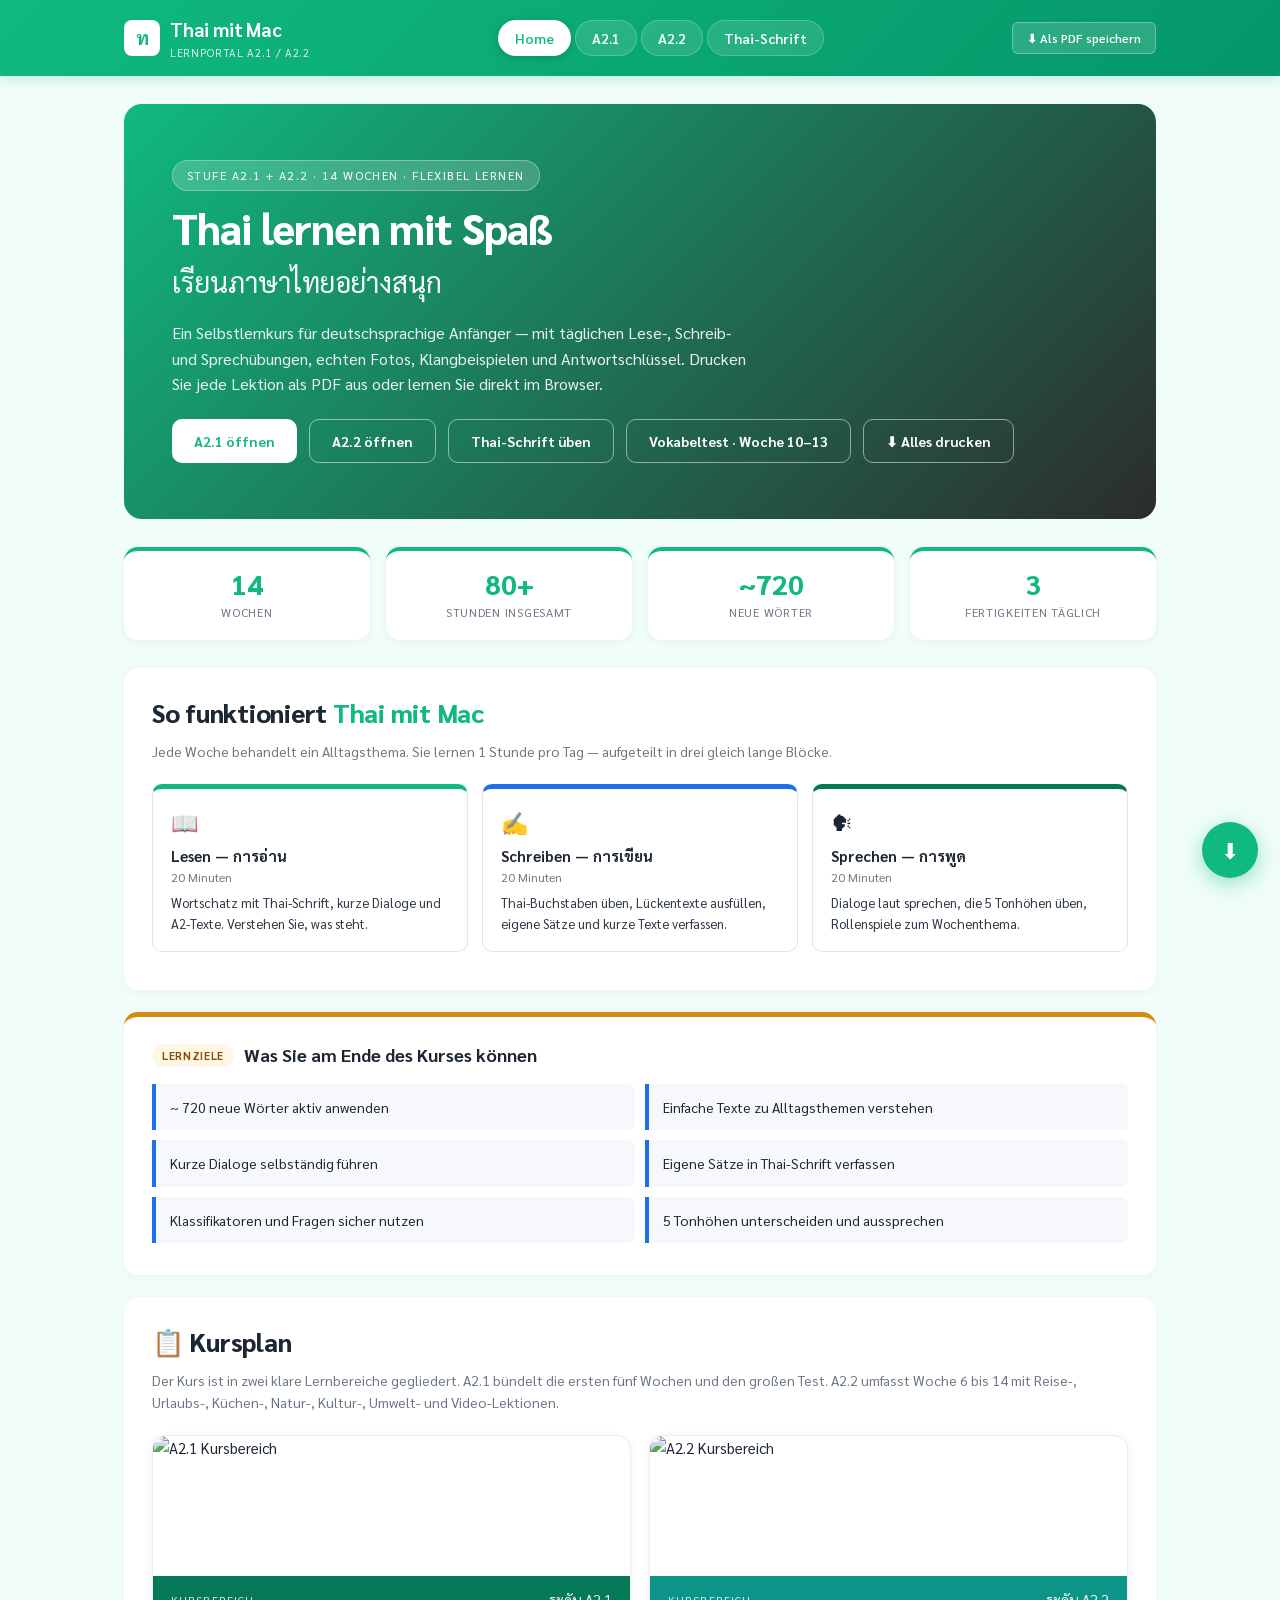
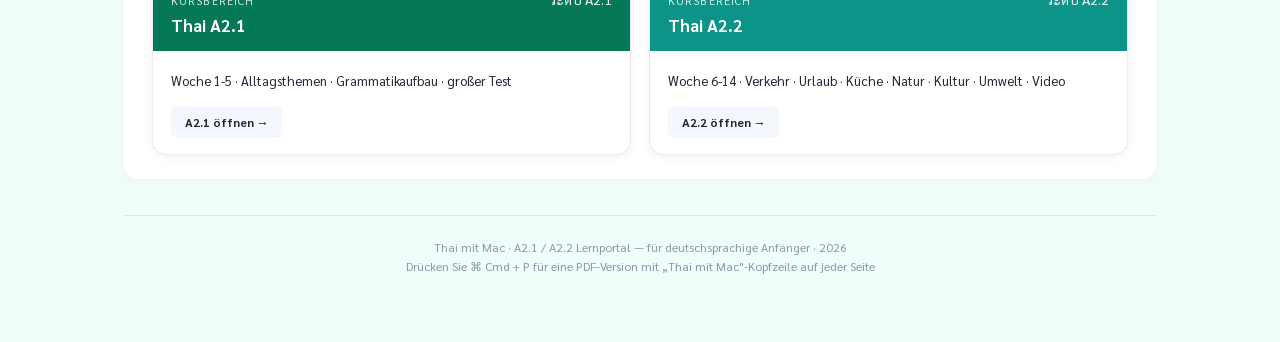
==== commit 59794138: "Publish Week 14 and interactive vocabulary cards" ====
--- a/index.html
+++ b/index.html
@@ -4,7 +4,9 @@
 <meta charset="UTF-8">
 <title>Thai mit Mac · Lernportal A2.1 / A2.2</title>
 <meta name="viewport" content="width=device-width, initial-scale=1">
-<link rel="stylesheet" href="alphabet.css">
+<link rel="stylesheet" href="alphabet.css?v=20260929-2">
+<link rel="stylesheet" href="vocab-test.css?v=20261006-3">
+<link rel="stylesheet" href="week14-vocab.css?v=20261007-2">
 <!-- Sarabun font: covers both Thai and Latin glyphs; loaded from Google Fonts -->
 <link rel="preconnect" href="https://fonts.googleapis.com">
 <link rel="preconnect" href="https://fonts.gstatic.com" crossorigin>
@@ -629,6 +631,10 @@
 table.vocab.has-types .col-de { width: 32%; }
 table.vocab.has-types .col-type { width: 20%; }
 table.vocab.has-types .col-icon { width: 8%; }
+#woche14 table.vocab .col-thai { width: 23%; }
+#woche14 table.vocab .col-trans { width: 24%; }
+#woche14 table.vocab .col-de { width: 35%; }
+#woche14 table.vocab .col-type { width: 18%; }
 .vocab-type-note {
   color: #475569;
   font-size: 12px;
@@ -650,6 +656,7 @@
 .word-type.verb { background: #fee2e2; border-color: #fca5a5; color: #7f1d1d; }
 .word-type.phrase { background: #ffedd5; border-color: #fdba74; color: #7c2d12; }
 .word-type.adjective { background: #f3e8ff; border-color: #d8b4fe; color: #581c87; }
+.word-type.adverb { background: #ecfccb; border-color: #a3e635; color: #365314; }
 .word-type.name { background: #fef3c7; border-color: #fcd34d; color: #78350f; }
 .word-type.expression { background: #ccfbf1; border-color: #5eead4; color: #134e4a; }
 .word-type.time { background: #fef3c7; border-color: #fcd34d; color: #78350f; }
@@ -798,6 +805,7 @@
 .role-reader.show-type-verb .type-verb { background: #fee2e2; color: #7f1d1d; box-shadow: inset 0 -2px #dc2626; }
 .role-reader.show-type-phrase .type-phrase { background: #ffedd5; color: #7c2d12; box-shadow: inset 0 -2px #ea580c; }
 .role-reader.show-type-adjective .type-adjective { background: #f3e8ff; color: #581c87; box-shadow: inset 0 -2px #9333ea; }
+.role-reader.show-type-adverb .type-adverb { background: #ecfccb; color: #365314; box-shadow: inset 0 -2px #65a30d; }
 .role-reader.show-type-context .type-context { background: #fef3c7; color: #78350f; box-shadow: inset 0 -2px #d97706; }
 .role-reader.show-type-connector .type-connector { background: #cffafe; color: #164e63; box-shadow: inset 0 -2px #0891b2; }
 .role-reader.show-type-particle .type-particle { background: #e2e8f0; color: #334155; box-shadow: inset 0 -2px #64748b; }
@@ -1315,7 +1323,7 @@
   <div class="hero-block">
     <div class="bg" style="background-image: url('https://images.unsplash.com/photo-1528181304800-259b08848526?w=1400&q=70&fm=jpg&auto=format');"></div>
     <div class="content">
-      <span class="badge">Stufe A2.1 + A2.2 · 13 Wochen · flexibel lernen</span>
+      <span class="badge">Stufe A2.1 + A2.2 · 14 Wochen · flexibel lernen</span>
       <h1>Thai lernen mit Spaß</h1>
       <div class="thai-title thai">เรียนภาษาไทยอย่างสนุก</div>
       <p class="lead">Ein Selbstlernkurs für deutschsprachige Anfänger — mit täglichen Lese-, Schreib- und Sprechübungen, echten Fotos, Klangbeispielen und Antwortschlüssel. Drucken Sie jede Lektion als PDF aus oder lernen Sie direkt im Browser.</p>
@@ -1323,15 +1331,16 @@
         <button class="btn primary" onclick="showTab('a21')">A2.1 öffnen</button>
         <button class="btn ghost" onclick="showTab('a22')">A2.2 öffnen</button>
         <button class="btn ghost" onclick="showTab('alphabet')">Thai-Schrift üben</button>
+        <button class="btn ghost" onclick="showTab('vokabeltest')">Vokabeltest · Woche 10–13</button>
         <button class="btn ghost" onclick="printAll()">⬇ Alles drucken</button>
       </div>
     </div>
   </div>
 
   <div class="stats">
-    <div class="stat"><div class="num">13</div><div class="lab">Wochen</div></div>
+    <div class="stat"><div class="num">14</div><div class="lab">Wochen</div></div>
     <div class="stat"><div class="num">80+</div><div class="lab">Stunden insgesamt</div></div>
-    <div class="stat"><div class="num">~680</div><div class="lab">neue Wörter</div></div>
+    <div class="stat"><div class="num">~720</div><div class="lab">neue Wörter</div></div>
     <div class="stat"><div class="num">3</div><div class="lab">Fertigkeiten täglich</div></div>
   </div>
 
@@ -1363,7 +1372,7 @@
   <div class="card amber">
     <h3 class="h-card amber"><span class="pill">Lernziele</span> Was Sie am Ende des Kurses können</h3>
     <ul class="goals">
-      <li>~ 680 neue Wörter aktiv anwenden</li>
+      <li>~ 720 neue Wörter aktiv anwenden</li>
       <li>Einfache Texte zu Alltagsthemen verstehen</li>
       <li>Kurze Dialoge selbständig führen</li>
       <li>Eigene Sätze in Thai-Schrift verfassen</li>
@@ -1374,7 +1383,7 @@
 
   <div class="card">
     <h2 class="section-title"><span class="accent">📋</span> Kursplan</h2>
-    <p class="section-sub">Der Kurs ist in zwei klare Lernbereiche gegliedert. A2.1 bündelt die ersten fünf Wochen und den großen Test. A2.2 umfasst Woche 6 bis 13 mit Reise-, Urlaubs-, Küchen-, Natur-, Kultur- und Video-Lektionen.</p>
+    <p class="section-sub">Der Kurs ist in zwei klare Lernbereiche gegliedert. A2.1 bündelt die ersten fünf Wochen und den großen Test. A2.2 umfasst Woche 6 bis 14 mit Reise-, Urlaubs-, Küchen-, Natur-, Kultur-, Umwelt- und Video-Lektionen.</p>
     <div class="weeks-grid" style="grid-template-columns: 1fr 1fr;">
       <div class="week-card green" onclick="showTab('a21')">
         <img class="photo" src="https://images.unsplash.com/photo-1498050108023-c5249f4df085?w=600&q=70&fm=jpg&auto=format" alt="A2.1 Kursbereich">
@@ -1394,7 +1403,7 @@
           <div class="th thai">ระดับ A2.2</div>
         </div>
         <div class="body">
-          <p>Woche 6-13 · Verkehr · Urlaub · Küche · Natur · Kultur · Video</p>
+          <p>Woche 6-14 · Verkehr · Urlaub · Küche · Natur · Kultur · Umwelt · Video</p>
           <button class="open-link">A2.2 öffnen →</button>
         </div>
       </div>
@@ -1552,7 +1561,7 @@
       <span class="badge" style="background: rgba(13, 148, 136, 0.88); border-color: transparent;">Thai A2.2</span>
       <h1>A2.2 Lernbereich</h1>
       <div class="thai-title thai">ระดับ A2.2</div>
-      <p class="lead">Der A2.2-Bereich erweitert die Alltagssprache für Reisen und das Leben in Thailand. Woche 11 bis 13 trainieren authentisches Hörverstehen mit Food-, Natur- und Reisevideos. Woche 13 führt auf den Frühstücksmarkt Trok Mor.</p>
+      <p class="lead">Der A2.2-Bereich erweitert die Alltagssprache für Reisen und das Leben in Thailand. Woche 11 bis 14 trainieren authentisches Hörverstehen mit Food-, Natur-, Reise- und Umweltvideos. Woche 14 behandelt Bangkok und Hochwasser.</p>
       <div class="cta-row">
         <button class="btn primary" onclick="showTab('woche6')">Woche 6 öffnen</button>
         <button class="btn ghost" onclick="showTab('woche7')">Woche 7 öffnen</button>
@@ -1562,6 +1571,8 @@
         <button class="btn ghost" onclick="showTab('woche11')">Woche 11 öffnen</button>
         <button class="btn ghost" onclick="showTab('woche12')">Woche 12 öffnen</button>
         <button class="btn ghost" onclick="showTab('woche13')">Woche 13 öffnen</button>
+        <button class="btn ghost" onclick="showTab('woche14')">Woche 14 öffnen</button>
+        <button class="btn ghost" onclick="showTab('vokabeltest')">Vokabeltest · Woche 10–13</button>
         <button class="btn ghost" onclick="printAll()">⬇ Alles drucken</button>
       </div>
     </div>
@@ -1569,7 +1580,7 @@
 
   <div class="info-grid">
     <div class="info-card red"><div class="k">Niveau</div><div class="v">Thai A2.2</div></div>
-    <div class="info-card"><div class="k">Umfang</div><div class="v">Woche 6-13 · Präsenz + Video</div></div>
+    <div class="info-card"><div class="k">Umfang</div><div class="v">Woche 6-14 · Präsenz + Video</div></div>
     <div class="info-card blue"><div class="k">Fokus</div><div class="v">Reisen, Alltag, Natur, Kultur und Hörverstehen</div></div>
   </div>
 
@@ -1679,6 +1690,11 @@
           <p><span class="lab">Praxis:</span> Hörfragen, Wortfilter, Marktgespräche und Einkaufsnotiz</p>
           <button class="open-link">Woche 13 öffnen →</button>
         </div>
+      </div>
+      <div class="week-card blue" onclick="showTab('woche14')">
+        <img class="photo" src="https://img.youtube.com/vi/1G5dEP_wNH4/hqdefault.jpg" alt="Video über Bangkok und Hochwasser">
+        <div class="head"><div><div class="n">Woche 14</div><div class="t">Bangkok und Hochwasser</div></div><div class="th thai">กรุงเทพฯ กับน้ำท่วม</div></div>
+        <div class="body"><p><span class="lab">Video:</span> 12½ Minuten · zwei kurze Lern-Sessions</p><p><span class="lab">Sprache:</span> Ursachen, Veränderungen, Zweck und Möglichkeiten</p><p><span class="lab">Praxis:</span> Hörfragen, Wortfilter, Zusammenfassung und Diskussion</p><button class="open-link">Woche 14 öffnen →</button></div>
       </div>
     </div>
   </div>
@@ -6418,6 +6434,137 @@
   </div>
 </section>
 
+<!-- ==================== WOCHE 14: BANGKOK UND HOCHWASSER ==================== -->
+<section id="woche14" class="page">
+<div class="hero-block" style="min-height:300px;"><div class="bg" style="background-image:url('https://img.youtube.com/vi/1G5dEP_wNH4/hqdefault.jpg');"></div><div class="content"><span class="badge" style="background:rgba(3,105,161,.92);border-color:transparent;">Woche 14 · A2.2 · Video</span><h1>Bangkok und Hochwasser</h1><div class="thai-title thai">กรุงเทพฯ กับน้ำท่วม</div><p class="lead">Ursachen verstehen, Risiken besprechen und mögliche Lösungen erklären: Lernen Sie mit dem Video über Bangkok und üben Sie, Prognosen als Einschätzungen zu formulieren.</p></div></div>
+<div class="info-grid"><div class="info-card"><div class="k">Video</div><div class="v">12½ Minuten · 2 Lern-Sessions à ca. 15 Min.</div></div><div class="info-card blue"><div class="k">Wortschatz</div><div class="v">40 Wörter und Ausdrücke</div></div><div class="info-card red"><div class="k">Lernziel</div><div class="v">Ursachen, Zweck und Möglichkeiten erklären</div></div></div>
+<div class="tip"><strong>Quelle und Einordnung:</strong> Diese Sprachlektion basiert auf Ihrem bereitgestellten automatischen Transkript. Zukunftszahlen, Jahresangaben und Szenarien im Video sind Aussagen der Sprecherin, keine in dieser Lektion bestätigten Vorhersagen. Die Lesetexte wurden vereinfacht und Schreibfehler korrigiert. Die Beispiele sind Sprachübungen, keine individuelle Hochwasserberatung.</div>
+<div class="card green"><h3 class="h-card"><span class="pill">Lektion 1</span>Wasser, Umwelt und Stadt · น้ำ สิ่งแวดล้อม และเมือง</h3><p class="vocab-type-note">Die Fachwörter werden mit einfachen Beispielen geübt. Worttyp bezeichnet die Art des Ausdrucks; seine Funktion als Subjekt, Objekt oder Prädikat hängt vom Satz ab.</p><h4 style="color:#047857;margin-top:18px;">A · Wasser, Stadt und Wetter</h4>
+<table class="vocab has-types"><thead><tr><th class="col-thai">Thai</th><th class="col-trans">Aussprache</th><th class="col-de">Deutsch</th><th class="col-type">Worttyp</th></tr></thead><tbody>
+<tr><td class="thai">น้ำท่วม</td><td class="translit">náam-thûam</td><td>Überschwemmung</td><td><span class="word-type noun">Nomen</span></td></tr>
+<tr><td class="thai">จมน้ำ</td><td class="translit">jom-náam</td><td>unter Wasser geraten</td><td><span class="word-type phrase">Verbgruppe</span></td></tr>
+<tr><td class="thai">ระดับน้ำทะเล</td><td class="translit">rá-dàp-náam-thá-lee</td><td>Meeresspiegel</td><td><span class="word-type noun">Nomengruppe</span></td></tr>
+<tr><td class="thai">ชายทะเล</td><td class="translit">chaai-thá-lee</td><td>Küste</td><td><span class="word-type noun">Nomen</span></td></tr>
+<tr><td class="thai">แม่น้ำ</td><td class="translit">mâe-náam</td><td>Fluss</td><td><span class="word-type noun">Nomen</span></td></tr>
+<tr><td class="thai">พื้นดิน</td><td class="translit">phʉ́ʉn-din</td><td>Boden, Land</td><td><span class="word-type noun">Nomen</span></td></tr>
+<tr><td class="thai">พื้นที่</td><td class="translit">phʉ́ʉn-thîi</td><td>Gebiet, Fläche</td><td><span class="word-type noun">Nomen</span></td></tr>
+<tr><td class="thai">ฝนตก</td><td class="translit">fǒn-tòk</td><td>regnen</td><td><span class="word-type phrase">Verbgruppe</span></td></tr>
+<tr><td class="thai">พายุ</td><td class="translit">phaa-yú</td><td>Sturm</td><td><span class="word-type noun">Nomen</span></td></tr>
+<tr><td class="thai">น้ำบาดาล</td><td class="translit">náam-baa-daan</td><td>Grundwasser</td><td><span class="word-type noun">Nomen</span></td></tr>
+</tbody></table>
+<h4 style="color:#047857;margin-top:18px;">B · Ursachen und Auswirkungen</h4>
+<table class="vocab has-types"><thead><tr><th class="col-thai">Thai</th><th class="col-trans">Aussprache</th><th class="col-de">Deutsch</th><th class="col-type">Worttyp</th></tr></thead><tbody>
+<tr><td class="thai">สาเหตุ</td><td class="translit">sǎa-hèet</td><td>Ursache</td><td><span class="word-type noun">Nomen</span></td></tr>
+<tr><td class="thai">การทรุดตัว</td><td class="translit">gaan-sút-tua</td><td>Bodensenkung</td><td><span class="word-type noun">Nomen</span></td></tr>
+<tr><td class="thai">กัดเซาะ</td><td class="translit">gàt-sɔ́</td><td>erodieren, abtragen</td><td><span class="word-type verb">Verb</span></td></tr>
+<tr><td class="thai">โลกร้อน</td><td class="translit">lôok-rɔ́ɔn</td><td>globale Erwärmung</td><td><span class="word-type noun">Nomengruppe</span></td></tr>
+<tr><td class="thai">น้ำแข็ง</td><td class="translit">náam-khǎeng</td><td>Eis</td><td><span class="word-type noun">Nomen</span></td></tr>
+<tr><td class="thai">ละลาย</td><td class="translit">lá-laai</td><td>schmelzen</td><td><span class="word-type verb">Verb</span></td></tr>
+<tr><td class="thai">ระบบระบายน้ำ</td><td class="translit">rá-bòp-rá-baai-náam</td><td>Entwässerungssystem</td><td><span class="word-type noun">Nomengruppe</span></td></tr>
+<tr><td class="thai">ขยะ</td><td class="translit">khà-yà</td><td>Müll</td><td><span class="word-type noun">Nomen</span></td></tr>
+<tr><td class="thai">ท่อ</td><td class="translit">thɔ̂ɔ</td><td>Rohr, Abflussrohr</td><td><span class="word-type noun">Nomen</span></td></tr>
+<tr><td class="thai">อุด</td><td class="translit">ùt</td><td>verstopfen, verschließen</td><td><span class="word-type verb">Verb</span></td></tr>
+</tbody></table>
+<h4 style="color:#047857;margin-top:18px;">C · Lösungen und Anpassung</h4>
+<table class="vocab has-types"><thead><tr><th class="col-thai">Thai</th><th class="col-trans">Aussprache</th><th class="col-de">Deutsch</th><th class="col-type">Worttyp</th></tr></thead><tbody>
+<tr><td class="thai">รับมือ</td><td class="translit">ráp-mʉʉ</td><td>mit etwas umgehen, bewältigen</td><td><span class="word-type verb">Verb</span></td></tr>
+<tr><td class="thai">แก้ปัญหา</td><td class="translit">gâe-pan-hǎa</td><td>Probleme lösen</td><td><span class="word-type phrase">Verbgruppe</span></td></tr>
+<tr><td class="thai">ปรับตัว</td><td class="translit">pràp-tua</td><td>sich anpassen</td><td><span class="word-type phrase">Verbgruppe</span></td></tr>
+<tr><td class="thai">เพิ่ม</td><td class="translit">phə̂əm</td><td>erhöhen, hinzufügen</td><td><span class="word-type verb">Verb</span></td></tr>
+<tr><td class="thai">พื้นที่สีเขียว</td><td class="translit">phʉ́ʉn-thîi-sǐi-khǐao</td><td>Grünfläche</td><td><span class="word-type noun">Nomengruppe</span></td></tr>
+<tr><td class="thai">กักเก็บน้ำ</td><td class="translit">gàk-kèp-náam</td><td>Wasser speichern, zurückhalten</td><td><span class="word-type phrase">Verbgruppe</span></td></tr>
+<tr><td class="thai">ย้ายบ้าน</td><td class="translit">yáai-bâan</td><td>umziehen</td><td><span class="word-type phrase">Verbgruppe</span></td></tr>
+<tr><td class="thai">บ้านใต้ถุนสูง</td><td class="translit">bâan-tâi-thǔn-sǔung</td><td>Stelzenhaus, Haus mit hohem Unterbau</td><td><span class="word-type noun">Nomengruppe</span></td></tr>
+<tr><td class="thai">บ้านลอยน้ำ</td><td class="translit">bâan-loi-náam</td><td>schwimmendes Haus</td><td><span class="word-type noun">Nomengruppe</span></td></tr>
+<tr><td class="thai">ประตูระบายน้ำ</td><td class="translit">prà-tuu-rá-baai-náam</td><td>Schleusentor</td><td><span class="word-type noun">Nomengruppe</span></td></tr>
+</tbody></table>
+<h4 style="color:#047857;margin-top:18px;">D · Risiko, Zeit und Aussagen</h4>
+<table class="vocab has-types"><thead><tr><th class="col-thai">Thai</th><th class="col-trans">Aussprache</th><th class="col-de">Deutsch</th><th class="col-type">Worttyp</th></tr></thead><tbody>
+<tr><td class="thai">ความเสี่ยง</td><td class="translit">khwaam-sìang</td><td>Risiko</td><td><span class="word-type noun">Nomen</span></td></tr>
+<tr><td class="thai">ผลกระทบ</td><td class="translit">phǒn-grà-thóp</td><td>Auswirkung</td><td><span class="word-type noun">Nomen</span></td></tr>
+<tr><td class="thai">คาดการณ์</td><td class="translit">khâat-gaan</td><td>prognostizieren</td><td><span class="word-type verb">Verb</span></td></tr>
+<tr><td class="thai">ประเมิน</td><td class="translit">prà-məən</td><td>einschätzen</td><td><span class="word-type verb">Verb</span></td></tr>
+<tr><td class="thai">อาจ</td><td class="translit">àat</td><td>könnte, möglicherweise</td><td><span class="word-type particle">Partikel / Modalwort</span></td></tr>
+<tr><td class="thai">ค่อย ๆ</td><td class="translit">khɔ̂i-khɔ̂i</td><td>nach und nach, allmählich</td><td><span class="word-type adverb">Adverb</span></td></tr>
+<tr><td class="thai">ระยะสั้น</td><td class="translit">rá-yá-sân</td><td>kurzfristig, kurzer Zeitraum</td><td><span class="word-type time">Zeitangabe</span></td></tr>
+<tr><td class="thai">ระยะยาว</td><td class="translit">rá-yá-yaao</td><td>langfristig, langer Zeitraum</td><td><span class="word-type time">Zeitangabe</span></td></tr>
+<tr><td class="thai">เพื่อ</td><td class="translit">phʉ̂a</td><td>um … zu, für</td><td><span class="word-type connector">Konnektor</span></td></tr>
+<tr><td class="thai">ยิ่ง … ยิ่ง …</td><td class="translit">yîng … yîng …</td><td>je … desto …</td><td><span class="word-type connector">Konnektor</span></td></tr>
+</tbody></table></div>
+<div class="card blue">
+<div class="video-session-head"><div><h3>Session 1 · Risiken und Aussagen verstehen</h3><p>15 Minuten Lernen mit Vor- und Nachbereitung</p></div><span class="video-duration">00:00–06:25 · ca. 6 Min. Video</span></div>
+<div class="video-shell"><div class="video-player" data-video-src="https://www.youtube-nocookie.com/embed/1G5dEP_wNH4?start=0&amp;end=385&amp;rel=0">
+<iframe class="video-frame" title="Woche 14 Session 1: Risiken und Aussagen verstehen" loading="lazy" referrerpolicy="strict-origin-when-cross-origin" allow="accelerometer; autoplay; clipboard-write; encrypted-media; gyroscope; picture-in-picture; web-share" allowfullscreen></iframe>
+<div class="video-file-fallback" style="background-image:url('https://img.youtube.com/vi/1G5dEP_wNH4/hqdefault.jpg');"><div><strong>Session 1 · 00:00–06:25</strong><a href="https://www.youtube.com/watch?v=1G5dEP_wNH4&amp;t=0s" target="_blank" rel="noopener">Auf YouTube ansehen</a></div></div>
+</div><div class="video-chapters"><h4>Hörstellen</h4><a href="https://www.youtube.com/watch?v=1G5dEP_wNH4&amp;t=41s" target="_blank" rel="noopener"><time>00:41</time>Glaube und wissenschaftliche Aussagen</a><a href="https://www.youtube.com/watch?v=1G5dEP_wNH4&amp;t=80s" target="_blank" rel="noopener"><time>01:20</time>Bangkok, Küste und Überschwemmung</a><a href="https://www.youtube.com/watch?v=1G5dEP_wNH4&amp;t=158s" target="_blank" rel="noopener"><time>02:38</time>Bang Khun Thian und Küstenerosion</a><a href="https://www.youtube.com/watch?v=1G5dEP_wNH4&amp;t=218s" target="_blank" rel="noopener"><time>03:38</time>Zukunftsszenarien im Video</a></div></div>
+<div class="watch-pass"><div><strong>Vorbereiten · 3 Min.</strong><span>Lesen Sie die Wörter für Wasser, Küste und Risiko.</span></div><div><strong>Ansehen · ca. 6 Min.</strong><span>Hören Sie auf น้ำท่วม, จมน้ำ, ความเสี่ยง und die Unterscheidung von Szenarien.</span></div><div><strong>Nachbereiten · ca. 6 Min.</strong><span>Beantworten Sie die Hörfragen und nennen Sie eine Aussage, deren Begründung Sie prüfen würden.</span></div></div>
+<div class="exercise" id="w14-s1-quiz"><span class="num">1</span><h4>Hörverstehen · Session 1</h4><p class="task">Die Fragen beziehen sich auf die Aussagen im bereitgestellten Transkript.</p>
+<div class="w6-mc" data-answer="b"><p><strong>1.</strong> Welche Frage untersucht die Sprecherin?</p><div class="w6-options"><button class="w6-option" type="button" data-choice="a" onclick="w6PickChoice(this)"><span class="mark"></span>Wie bestellt man Frühstück?</button><button class="w6-option" type="button" data-choice="b" onclick="w6PickChoice(this)"><span class="mark"></span>Welche Überflutungsrisiken hat Bangkok?</button><button class="w6-option" type="button" data-choice="c" onclick="w6PickChoice(this)"><span class="mark"></span>Wie findet man einen Tempel?</button><button class="w6-option" type="button" data-choice="d" onclick="w6PickChoice(this)"><span class="mark"></span>Welche Flugroute ist kürzer?</button></div></div>
+<div class="w6-mc" data-answer="a"><p><strong>2.</strong> Welcher Küstenbezirk wird bei 02:38 erwähnt?</p><div class="w6-options"><button class="w6-option" type="button" data-choice="a" onclick="w6PickChoice(this)"><span class="mark"></span>Bang Khun Thian</button><button class="w6-option" type="button" data-choice="b" onclick="w6PickChoice(this)"><span class="mark"></span>Chiang Mai</button><button class="w6-option" type="button" data-choice="c" onclick="w6PickChoice(this)"><span class="mark"></span>Omkoi</button><button class="w6-option" type="button" data-choice="d" onclick="w6PickChoice(this)"><span class="mark"></span>Pua</button></div></div>
+<div class="w6-mc" data-answer="c"><p><strong>3.</strong> Welche Unterscheidung erklärt die Sprecherin am Anfang?</p><div class="w6-options"><button class="w6-option" type="button" data-choice="a" onclick="w6PickChoice(this)"><span class="mark"></span>kaltes und warmes Essen</button><button class="w6-option" type="button" data-choice="b" onclick="w6PickChoice(this)"><span class="mark"></span>Tag- und Nachtmärkte</button><button class="w6-option" type="button" data-choice="c" onclick="w6PickChoice(this)"><span class="mark"></span>zeitweilige Überschwemmung und dauerhafter Landverlust</button><button class="w6-option" type="button" data-choice="d" onclick="w6PickChoice(this)"><span class="mark"></span>Zug und Bus</button></div></div>
+<div class="w6-mc" data-answer="d"><p><strong>4.</strong> Wie sollten die Zukunftsszenarien im Video verstanden werden?</p><div class="w6-options"><button class="w6-option" type="button" data-choice="a" onclick="w6PickChoice(this)"><span class="mark"></span>als genaue Termine für jedes Haus</button><button class="w6-option" type="button" data-choice="b" onclick="w6PickChoice(this)"><span class="mark"></span>als bereits geschehene Ereignisse</button><button class="w6-option" type="button" data-choice="c" onclick="w6PickChoice(this)"><span class="mark"></span>als Wetterbericht für morgen</button><button class="w6-option" type="button" data-choice="d" onclick="w6PickChoice(this)"><span class="mark"></span>als Einschätzungen, deren Annahmen man prüfen sollte</button></div></div>
+<div class="w6-mc" data-answer="a"><p><strong>5.</strong> Was sagt die Sprecherin bei ungefähr 06:25?</p><div class="w6-options"><button class="w6-option" type="button" data-choice="a" onclick="w6PickChoice(this)"><span class="mark"></span>Man muss nicht alles zu 100 Prozent glauben, sondern die Begründungen prüfen.</button><button class="w6-option" type="button" data-choice="b" onclick="w6PickChoice(this)"><span class="mark"></span>Nur religiöse Aussagen sind wichtig.</button><button class="w6-option" type="button" data-choice="c" onclick="w6PickChoice(this)"><span class="mark"></span>Es gibt keine Begründungen.</button><button class="w6-option" type="button" data-choice="d" onclick="w6PickChoice(this)"><span class="mark"></span>Alle Zahlen gelten überall gleich.</button></div></div>
+<div class="w6-mc" data-answer="b"><p><strong>6.</strong> Welche Frage stellt die Einleitung zusätzlich zur Frage nach dem Risiko?</p><div class="w6-options"><button class="w6-option" type="button" data-choice="a" onclick="w6PickChoice(this)"><span class="mark"></span>Wo bekommt man Kaffee?</button><button class="w6-option" type="button" data-choice="b" onclick="w6PickChoice(this)"><span class="mark"></span>Wie kann man damit umgehen?</button><button class="w6-option" type="button" data-choice="c" onclick="w6PickChoice(this)"><span class="mark"></span>Wie viel kostet ein Spieß?</button><button class="w6-option" type="button" data-choice="d" onclick="w6PickChoice(this)"><span class="mark"></span>Welcher Zug fährt zuerst?</button></div></div>
+<button class="w6-check-pill" type="button" onclick="w11CheckSession('w14-s1-quiz','w14-s1-result')">Session 1 prüfen</button><div id="w14-s1-result" class="w6-result"></div></div></div>
+<div class="card red">
+<div class="video-session-head"><div><h3>Session 2 · Ursachen und mögliche Antworten</h3><p>15 Minuten Lernen mit Vor- und Nachbereitung</p></div><span class="video-duration">06:25–12:30 · ca. 6 Min. Video</span></div>
+<div class="video-shell"><div class="video-player" data-video-src="https://www.youtube-nocookie.com/embed/1G5dEP_wNH4?start=385&amp;end=750&amp;rel=0">
+<iframe class="video-frame" title="Woche 14 Session 2: Ursachen und mögliche Antworten" loading="lazy" referrerpolicy="strict-origin-when-cross-origin" allow="accelerometer; autoplay; clipboard-write; encrypted-media; gyroscope; picture-in-picture; web-share" allowfullscreen></iframe>
+<div class="video-file-fallback" style="background-image:url('https://img.youtube.com/vi/1G5dEP_wNH4/hqdefault.jpg');"><div><strong>Session 2 · 06:25–12:30</strong><a href="https://www.youtube.com/watch?v=1G5dEP_wNH4&amp;t=385s" target="_blank" rel="noopener">Auf YouTube ansehen</a></div></div>
+</div><div class="video-chapters"><h4>Hörstellen</h4><a href="https://www.youtube.com/watch?v=1G5dEP_wNH4&amp;t=385s" target="_blank" rel="noopener"><time>06:25</time>Einschätzungen und Begründungen prüfen</a><a href="https://www.youtube.com/watch?v=1G5dEP_wNH4&amp;t=402s" target="_blank" rel="noopener"><time>06:42</time>Bodensenkung und Grundwasser</a><a href="https://www.youtube.com/watch?v=1G5dEP_wNH4&amp;t=528s" target="_blank" rel="noopener"><time>08:48</time>Grünflächen als kurzfristiger Ansatz</a><a href="https://www.youtube.com/watch?v=1G5dEP_wNH4&amp;t=573s" target="_blank" rel="noopener"><time>09:33</time>Anpassung und Wohnformen</a><a href="https://www.youtube.com/watch?v=1G5dEP_wNH4&amp;t=718s" target="_blank" rel="noopener"><time>11:58</time>Hochwasserschutz: Beispiel Niederlande</a></div></div>
+<div class="watch-pass"><div><strong>Vorbereiten · 3 Min.</strong><span>Ordnen Sie vier Ursachen und zwei mögliche Antworten.</span></div><div><strong>Ansehen · ca. 6 Min.</strong><span>Hören Sie auf สาเหตุ, รับมือ, พื้นที่สีเขียว und ปรับตัว.</span></div><div><strong>Nachbereiten · ca. 6 Min.</strong><span>Beantworten Sie die Hörfragen und erklären Sie einen Zweck mit เพื่อ.</span></div></div>
+<div class="exercise" id="w14-s2-quiz"><span class="num">2</span><h4>Hörverstehen · Session 2</h4><p class="task">Die Fragen beziehen sich auf die Aussagen im bereitgestellten Transkript.</p>
+<div class="w6-mc" data-answer="c"><p><strong>1.</strong> Welche Bodenveränderung wird ab etwa 06:42 besprochen?</p><div class="w6-options"><button class="w6-option" type="button" data-choice="a" onclick="w6PickChoice(this)"><span class="mark"></span>Schnee wird dicker.</button><button class="w6-option" type="button" data-choice="b" onclick="w6PickChoice(this)"><span class="mark"></span>Der Boden wird zu Glas.</button><button class="w6-option" type="button" data-choice="c" onclick="w6PickChoice(this)"><span class="mark"></span>Der Boden sinkt ab.</button><button class="w6-option" type="button" data-choice="d" onclick="w6PickChoice(this)"><span class="mark"></span>Die Stadt wird zum Gebirge.</button></div></div>
+<div class="w6-mc" data-answer="d"><p><strong>2.</strong> Welches Thema folgt bei ungefähr 07:26?</p><div class="w6-options"><button class="w6-option" type="button" data-choice="a" onclick="w6PickChoice(this)"><span class="mark"></span>Kaffeeanbau</button><button class="w6-option" type="button" data-choice="b" onclick="w6PickChoice(this)"><span class="mark"></span>Klassifikatoren</button><button class="w6-option" type="button" data-choice="c" onclick="w6PickChoice(this)"><span class="mark"></span>Flugbuchungen</button><button class="w6-option" type="button" data-choice="d" onclick="w6PickChoice(this)"><span class="mark"></span>Nutzung von Grundwasser</button></div></div>
+<div class="w6-mc" data-answer="a"><p><strong>3.</strong> Welches Problem nennt die Sprecherin bei ungefähr 08:28?</p><div class="w6-options"><button class="w6-option" type="button" data-choice="a" onclick="w6PickChoice(this)"><span class="mark"></span>Müll verstopft Rohre.</button><button class="w6-option" type="button" data-choice="b" onclick="w6PickChoice(this)"><span class="mark"></span>Nudeln sind ausverkauft.</button><button class="w6-option" type="button" data-choice="c" onclick="w6PickChoice(this)"><span class="mark"></span>Tempel schließen zu früh.</button><button class="w6-option" type="button" data-choice="d" onclick="w6PickChoice(this)"><span class="mark"></span>Touristen vergessen ihre Tickets.</button></div></div>
+<div class="w6-mc" data-answer="b"><p><strong>4.</strong> Welchen kurzfristigen Ansatz nennt das Video?</p><div class="w6-options"><button class="w6-option" type="button" data-choice="a" onclick="w6PickChoice(this)"><span class="mark"></span>Alle Parks schließen.</button><button class="w6-option" type="button" data-choice="b" onclick="w6PickChoice(this)"><span class="mark"></span>Mehr Grünflächen zur Wasserrückhaltung schaffen.</button><button class="w6-option" type="button" data-choice="c" onclick="w6PickChoice(this)"><span class="mark"></span>Alle Flüsse zuschütten.</button><button class="w6-option" type="button" data-choice="d" onclick="w6PickChoice(this)"><span class="mark"></span>Nur höhere Ticketpreise verlangen.</button></div></div>
+<div class="w6-mc" data-answer="c"><p><strong>5.</strong> Welche Wohnformen werden als Beispiele für Anpassung genannt?</p><div class="w6-options"><button class="w6-option" type="button" data-choice="a" onclick="w6PickChoice(this)"><span class="mark"></span>nur unterirdische Häuser</button><button class="w6-option" type="button" data-choice="b" onclick="w6PickChoice(this)"><span class="mark"></span>Häuser aus Eis</button><button class="w6-option" type="button" data-choice="c" onclick="w6PickChoice(this)"><span class="mark"></span>Stelzenhäuser und schwimmende Häuser</button><button class="w6-option" type="button" data-choice="d" onclick="w6PickChoice(this)"><span class="mark"></span>nur Zelte auf Flughäfen</button></div></div>
+<div class="w6-mc" data-answer="d"><p><strong>6.</strong> Welches Land dient im Ausklang als Beispiel für aufwendigen Hochwasserschutz?</p><div class="w6-options"><button class="w6-option" type="button" data-choice="a" onclick="w6PickChoice(this)"><span class="mark"></span>Japan</button><button class="w6-option" type="button" data-choice="b" onclick="w6PickChoice(this)"><span class="mark"></span>Brasilien</button><button class="w6-option" type="button" data-choice="c" onclick="w6PickChoice(this)"><span class="mark"></span>Ägypten</button><button class="w6-option" type="button" data-choice="d" onclick="w6PickChoice(this)"><span class="mark"></span>die Niederlande</button></div></div>
+<button class="w6-check-pill" type="button" onclick="w11CheckSession('w14-s2-quiz','w14-s2-result')">Session 2 prüfen</button><div id="w14-s2-result" class="w6-result"></div></div></div>
+<div class="card amber"><h3 class="h-card amber"><span class="pill">Lektion 2</span>Veränderung, Zweck und Einschätzung · ไวยากรณ์</h3>
+<div class="grammar"><div class="gh">G1 · Allmähliche Veränderung: ค่อย ๆ</div><p><strong>Subjekt + ค่อย ๆ + Verb / Veränderung</strong> beschreibt einen langsamen oder schrittweisen Vorgang. Es ist keine Aussage über einen festen Termin.</p><div class="formula"><span class="thai">ดินค่อย ๆ ทรุดตัว</span><br>Der Boden sinkt allmählich ab.</div><p class="ex"><span class="thai th-mid">ระดับน้ำทะเลค่อย ๆ สูงขึ้น</span><br>Der Meeresspiegel steigt nach und nach.</p></div>
+<div class="grammar"><div class="gh">G2 · Einen Zweck ausdrücken: เพื่อ / เพื่อให้</div><p><strong>Handlung + เพื่อ + Verb</strong> nennt einen Zweck: „um … zu“. <strong>Handlung + เพื่อให้ + Subjekt + Aussage</strong> nennt einen gewünschten Folgezustand: „damit …“.</p><div class="formula"><span class="thai">เมืองเพิ่มพื้นที่สีเขียวเพื่อกักเก็บน้ำ</span><br>Die Stadt schafft mehr Grünflächen, um Wasser zurückzuhalten.</div><p class="ex"><span class="thai th-mid">เมืองสร้างสวนเพื่อให้น้ำไหลช้าลง</span><br>Die Stadt legt einen Park an, damit das Wasser langsamer abfließt.</p><p><strong>Unterschied:</strong> เพราะ gibt einen Grund an, เพื่อ einen Zweck. „Weil …“ und „um … zu“ sind nicht austauschbar.</p></div>
+<div class="grammar"><div class="gh">G3 · Zusammenhängende Zunahme: ยิ่ง … ยิ่ง …</div><p><strong>ยิ่ง + Veränderung 1 + (ก็) ยิ่ง + Veränderung 2</strong> entspricht „je … desto …“. ก็ ist möglich, aber nicht zwingend.</p><div class="formula"><span class="thai">ยิ่งฝนตกหนัก น้ำก็ยิ่งท่วมง่าย</span><br>Je stärker es regnet, desto leichter kommt es zu Überschwemmungen.</div><p class="ex"><span class="thai th-mid">ยิ่งฝึกฟัง ก็ยิ่งเข้าใจ</span><br>Je mehr man das Hören übt, desto besser versteht man.</p><p>Das Muster beschreibt einen Zusammenhang; es beweist keine Ursache und nennt keine genaue Zahl.</p></div>
+<div class="grammar"><div class="gh">G4 · Aussagen einordnen: คาดว่า / อาจ</div><p><strong>Person + คาดว่า + Aussage</strong> ordnet eine Einschätzung einer Person zu. <strong>Subjekt + อาจ + Verb</strong> drückt eine Möglichkeit aus. อาจ ist schwächer als eine sichere Ankündigung.</p><div class="formula"><span class="thai">ผู้พูดคาดว่าระดับน้ำทะเลจะสูงขึ้น</span><br>Die Sprecherin erwartet, dass der Meeresspiegel steigen wird.</div><p class="ex"><span class="thai th-mid">บางพื้นที่อาจมีน้ำท่วม</span><br>In manchen Gebieten könnte es Überschwemmungen geben.</p></div>
+<div class="exercise" id="w14-grammar-quiz"><span class="num">3</span><h4>Die passende Form wählen</h4><div class="w6-mc" data-answer="a"><p><strong>1.</strong> Welches Wort ergänzt „ดิน ___ ทรุดตัว“ für „Der Boden sinkt allmählich ab“?</p><div class="w6-options"><button class="w6-option" type="button" data-choice="a" onclick="w6PickChoice(this)"><span class="mark"></span>ค่อย ๆ</button><button class="w6-option" type="button" data-choice="b" onclick="w6PickChoice(this)"><span class="mark"></span>ถุงละ</button><button class="w6-option" type="button" data-choice="c" onclick="w6PickChoice(this)"><span class="mark"></span>เคยไหม</button><button class="w6-option" type="button" data-choice="d" onclick="w6PickChoice(this)"><span class="mark"></span>เท่าไหร่</button></div></div>
+<div class="w6-mc" data-answer="b"><p><strong>2.</strong> Welche Form bedeutet „um Wasser zu speichern“?</p><div class="w6-options"><button class="w6-option" type="button" data-choice="a" onclick="w6PickChoice(this)"><span class="mark"></span>ยิ่งกักเก็บน้ำ</button><button class="w6-option" type="button" data-choice="b" onclick="w6PickChoice(this)"><span class="mark"></span>เพื่อกักเก็บน้ำ</button><button class="w6-option" type="button" data-choice="c" onclick="w6PickChoice(this)"><span class="mark"></span>กักเก็บน้ำไหม</button><button class="w6-option" type="button" data-choice="d" onclick="w6PickChoice(this)"><span class="mark"></span>กักเก็บน้ำละ</button></div></div>
+<div class="w6-mc" data-answer="c"><p><strong>3.</strong> Welche Form passt vor einen ausdrücklich genannten erwünschten Folgesatz?</p><div class="w6-options"><button class="w6-option" type="button" data-choice="a" onclick="w6PickChoice(this)"><span class="mark"></span>ก่อนอื่น</button><button class="w6-option" type="button" data-choice="b" onclick="w6PickChoice(this)"><span class="mark"></span>ชิ้นละ</button><button class="w6-option" type="button" data-choice="c" onclick="w6PickChoice(this)"><span class="mark"></span>เพื่อให้</button><button class="w6-option" type="button" data-choice="d" onclick="w6PickChoice(this)"><span class="mark"></span>เคย</button></div></div>
+<div class="w6-mc" data-answer="d"><p><strong>4.</strong> Welche Ergänzung bildet „je mehr … desto …“?</p><div class="w6-options"><button class="w6-option" type="button" data-choice="a" onclick="w6PickChoice(this)"><span class="mark"></span>จาก … ถึง …</button><button class="w6-option" type="button" data-choice="b" onclick="w6PickChoice(this)"><span class="mark"></span>มี … ไหม …</button><button class="w6-option" type="button" data-choice="c" onclick="w6PickChoice(this)"><span class="mark"></span>เคย … แล้ว …</button><button class="w6-option" type="button" data-choice="d" onclick="w6PickChoice(this)"><span class="mark"></span>ยิ่ง … ยิ่ง …</button></div></div>
+<div class="w6-mc" data-answer="a"><p><strong>5.</strong> Was drückt อาจ im Satz „บางพื้นที่อาจมีน้ำท่วม“ aus?</p><div class="w6-options"><button class="w6-option" type="button" data-choice="a" onclick="w6PickChoice(this)"><span class="mark"></span>eine Möglichkeit</button><button class="w6-option" type="button" data-choice="b" onclick="w6PickChoice(this)"><span class="mark"></span>ein sicher feststehendes Ereignis</button><button class="w6-option" type="button" data-choice="c" onclick="w6PickChoice(this)"><span class="mark"></span>einen Preis pro Portion</button><button class="w6-option" type="button" data-choice="d" onclick="w6PickChoice(this)"><span class="mark"></span>eine abgeschlossene Handlung</button></div></div>
+<div class="w6-mc" data-answer="b"><p><strong>6.</strong> Was bedeutet „ผู้พูดคาดว่า …“?</p><div class="w6-options"><button class="w6-option" type="button" data-choice="a" onclick="w6PickChoice(this)"><span class="mark"></span>Die Sprecherin bestellt …</button><button class="w6-option" type="button" data-choice="b" onclick="w6PickChoice(this)"><span class="mark"></span>Die Sprecherin erwartet / vermutet …</button><button class="w6-option" type="button" data-choice="c" onclick="w6PickChoice(this)"><span class="mark"></span>Die Sprecherin zählt …</button><button class="w6-option" type="button" data-choice="d" onclick="w6PickChoice(this)"><span class="mark"></span>Die Sprecherin nimmt Abschied …</button></div></div><button class="w6-check-pill" type="button" onclick="w11CheckSession('w14-grammar-quiz','w14-grammar-result')">Grammatik prüfen</button><div id="w14-grammar-result" class="w6-result"></div></div></div>
+<div class="card blue"><h3 class="h-card"><span class="pill">Lesetext A</span>Was sagt das Video über Bangkok?</h3><p class="section-sub">Vereinfachte Zusammenfassung des Videos, kein wörtliches Transkript.</p>
+<div class="role-tools" id="w14-s1-role-tools"><div class="role-filter-head"><strong>Worttyp und Satzfunktion filtern</strong><button class="role-clear" type="button" onclick="clearWordRoles('w14-s1-role-reader','w14-s1-role-tools')">Markierungen aus</button></div><div class="role-filter-options"></div></div>
+<div class="reading role-reader" id="w14-s1-role-reader"><p class="thai"><span class="word-role role-context" data-word-type="context">ในวิดีโอนี้</span> <span class="word-role role-subject" data-word-type="noun">ผู้พูด</span> <span class="word-role role-verb" data-word-type="verb">อธิบาย</span> <span class="word-role role-object" data-word-type="noun">ปัญหาน้ำท่วม</span> <span class="word-role role-context" data-word-type="context">ในกรุงเทพฯ</span> <span class="word-role role-subject" data-word-type="name">กรุงเทพฯ</span> <span class="word-role role-verb" data-word-type="verb">อยู่</span> <span class="word-role role-context" data-word-type="context">ใกล้อ่าวไทย</span> <span class="word-role role-subject" data-word-type="noun">บางพื้นที่</span> <span class="word-role role-verb" data-word-type="verb">มี</span> <span class="word-role role-object" data-word-type="noun">ความเสี่ยง</span> <span class="word-role role-subject" data-word-type="noun">ผู้พูด</span> <span class="word-role role-verb" data-word-type="phrase">กล่าวว่า</span> <span class="word-role role-subject" data-word-type="noun">ดินในบางพื้นที่</span> <span class="word-role role-adjective" data-word-type="adverb">ค่อย ๆ</span> <span class="word-role role-verb" data-word-type="phrase">ทรุดตัว</span></p>
+<p class="thai"><span class="word-role role-subject" data-word-type="phrase">ฝนตกหนัก</span> <span class="word-role role-subject" data-word-type="phrase">น้ำทะเลสูงขึ้น</span> <span class="word-role role-connector" data-word-type="connector">และ</span> <span class="word-role role-subject" data-word-type="noun">ปัญหาการระบายน้ำ</span> <span class="word-role" data-word-type="particle">อาจ</span> <span class="word-role role-verb" data-word-type="phrase">ทำให้</span> <span class="word-role role-object" data-word-type="phrase">น้ำท่วมง่ายขึ้น</span> <span class="word-role role-subject" data-word-type="noun">ผู้พูด</span> <span class="word-role role-verb" data-word-type="verb">อธิบาย</span> <span class="word-role role-object" data-word-type="noun">การกัดเซาะชายทะเล</span> <span class="word-role role-context" data-word-type="context">ที่บางขุนเทียน</span> <span class="word-role role-connector" data-word-type="connector">อย่างไรก็ตาม</span> <span class="word-role role-subject" data-word-type="noun">การคาดการณ์</span> <span class="word-role role-verb" data-word-type="phrase">ไม่ใช่</span> <span class="word-role role-object" data-word-type="noun">คำยืนยันว่าเหตุการณ์จะเกิดขึ้นแน่นอน</span> <span class="word-role role-subject" data-word-type="noun">การตรวจสอบข้อมูล</span> <span class="word-role role-connector" data-word-type="connector">จึง</span> <span class="word-role role-adjective" data-word-type="adjective">สำคัญ</span></p><p class="de">Die Sprecherin erklärt im Video die Überschwemmungsprobleme Bangkoks. Die Stadt liegt nahe dem Golf von Thailand; manche Gebiete sind gefährdet. Laut der Sprecherin sinkt der Boden in einigen Gebieten allmählich ab. Starker Regen, steigendes Meerwasser und Entwässerungsprobleme können Überschwemmungen begünstigen. Sie erklärt auch die Küstenerosion in Bang Khun Thian. Eine Prognose ist jedoch keine Bestätigung, dass ein Ereignis sicher eintreten wird. Deshalb ist es wichtig, Angaben zu prüfen.</p></div></div>
+<div class="card blue"><h3 class="h-card"><span class="pill">Lesetext B</span>Welche Antworten nennt die Sprecherin?</h3><p class="section-sub">Vereinfachte Zusammenfassung des Videos, kein wörtliches Transkript.</p>
+<div class="role-tools" id="w14-s2-role-tools"><div class="role-filter-head"><strong>Worttyp und Satzfunktion filtern</strong><button class="role-clear" type="button" onclick="clearWordRoles('w14-s2-role-reader','w14-s2-role-tools')">Markierungen aus</button></div><div class="role-filter-options"></div></div>
+<div class="reading role-reader" id="w14-s2-role-reader"><p class="thai"><span class="word-role role-subject" data-word-type="noun">ผู้พูด</span> <span class="word-role role-verb" data-word-type="verb">เสนอ</span> <span class="word-role role-object" data-word-type="noun">วิธีรับมือ</span> <span class="word-role role-context" data-word-type="context">ทั้งในระยะสั้นและระยะยาว</span> <span class="word-role role-context" data-word-type="context">ในระยะสั้น</span> <span class="word-role role-subject" data-word-type="noun">เมือง</span> <span class="word-role" data-word-type="particle">อาจ</span> <span class="word-role role-verb" data-word-type="verb">เพิ่ม</span> <span class="word-role role-object" data-word-type="noun">พื้นที่สีเขียว</span> <span class="word-role role-connector" data-word-type="connector">เพื่อ</span> <span class="word-role role-verb" data-word-type="phrase">กักเก็บน้ำ</span> <span class="word-role role-subject" data-word-type="noun">พื้นที่สีเขียว</span> <span class="word-role role-verb" data-word-type="verb">ช่วย</span> <span class="word-role role-verb" data-word-type="phrase">กักเก็บน้ำ</span> <span class="word-role role-context" data-word-type="context">ในระยะยาว</span> <span class="word-role role-subject" data-word-type="noun">ประชาชน</span> <span class="word-role" data-word-type="particle">อาจ</span> <span class="word-role role-verb" data-word-type="phrase">ปรับตัว</span> <span class="word-role role-context" data-word-type="noun">ด้วยการเปลี่ยนรูปแบบบ้าน</span></p>
+<p class="thai"><span class="word-role role-subject" data-word-type="noun">ผู้พูด</span> <span class="word-role role-verb" data-word-type="phrase">ยกตัวอย่าง</span> <span class="word-role role-object" data-word-type="noun">บ้านใต้ถุนสูง</span> <span class="word-role role-connector" data-word-type="connector">และ</span> <span class="word-role role-object" data-word-type="noun">บ้านลอยน้ำ</span> <span class="word-role role-subject" data-word-type="noun">ผู้พูด</span> <span class="word-role" data-word-type="particle">ยัง</span> <span class="word-role role-verb" data-word-type="phrase">กล่าวถึง</span> <span class="word-role role-object" data-word-type="noun">ระบบป้องกันน้ำท่วม</span> <span class="word-role role-context" data-word-type="context">ในเนเธอร์แลนด์</span> <span class="word-role role-connector" data-word-type="connector">อย่างไรก็ตาม</span> <span class="word-role role-subject" data-word-type="noun">แต่ละเมือง</span> <span class="word-role role-verb" data-word-type="verb">มี</span> <span class="word-role role-object" data-word-type="noun">เงื่อนไข</span> <span class="word-role role-adjective" data-word-type="adjective">ต่างกัน</span> <span class="word-role role-subject" data-word-type="noun">การแก้ปัญหา</span> <span class="word-role role-connector" data-word-type="connector">จึง</span> <span class="word-role" data-word-type="particle">ต้อง</span> <span class="word-role role-verb" data-word-type="verb">พิจารณา</span> <span class="word-role role-object" data-word-type="noun">ข้อมูลและบริบทของพื้นที่</span></p><p class="de">Die Sprecherin nennt kurz- und langfristige Ansätze. Kurzfristig könnte die Stadt mehr Grünflächen schaffen, um Wasser zurückzuhalten. Langfristig könnten Menschen ihre Wohnform anpassen; sie nennt Stelzenhäuser und schwimmende Häuser als Beispiele. Außerdem spricht sie über Hochwasserschutz in den Niederlanden. Jede Stadt hat jedoch andere Voraussetzungen. Lösungen müssen deshalb die Daten und den jeweiligen örtlichen Kontext berücksichtigen.</p></div></div>
+<div class="card red"><h3 class="h-card red"><span class="pill">Lektion 3</span>Sprache untersuchen und anwenden</h3>
+<div class="exercise" id="w14-role-quiz"><span class="num">4</span><h4>Wortfunktionen · หน้าที่ของคำ</h4><p class="task">Der gelb hervorgehobene Ausdruck ist das Ziel. Worttyp und Satzfunktion sind nicht dasselbe.</p><div class="w6-mc" data-answer="a"><p><strong>1.</strong> <span class="thai">ผู้พูด</span><br>Im Satz: ผู้พูดอธิบายปัญหาน้ำท่วม</p><div class="w6-options"><button class="w6-option" type="button" data-choice="a" onclick="w6PickChoice(this)"><span class="mark"></span>Subjekt</button><button class="w6-option" type="button" data-choice="b" onclick="w6PickChoice(this)"><span class="mark"></span>Objekt</button><button class="w6-option" type="button" data-choice="c" onclick="w6PickChoice(this)"><span class="mark"></span>Zeitangabe</button><button class="w6-option" type="button" data-choice="d" onclick="w6PickChoice(this)"><span class="mark"></span>Konnektor</button></div></div>
+<div class="w6-mc" data-answer="b"><p><strong>2.</strong> <span class="thai">ค่อย ๆ</span><br>Im Satz: ดินค่อย ๆ ทรุดตัว</p><div class="w6-options"><button class="w6-option" type="button" data-choice="a" onclick="w6PickChoice(this)"><span class="mark"></span>Eigenname</button><button class="w6-option" type="button" data-choice="b" onclick="w6PickChoice(this)"><span class="mark"></span>Adverb: allmählich</button><button class="w6-option" type="button" data-choice="c" onclick="w6PickChoice(this)"><span class="mark"></span>Objekt</button><button class="w6-option" type="button" data-choice="d" onclick="w6PickChoice(this)"><span class="mark"></span>Fragepartikel</button></div></div>
+<div class="w6-mc" data-answer="c"><p><strong>3.</strong> <span class="thai">พื้นที่สีเขียว</span><br>Im Satz: เมืองอาจเพิ่มพื้นที่สีเขียว</p><div class="w6-options"><button class="w6-option" type="button" data-choice="a" onclick="w6PickChoice(this)"><span class="mark"></span>Zeitangabe</button><button class="w6-option" type="button" data-choice="b" onclick="w6PickChoice(this)"><span class="mark"></span>Prädikat</button><button class="w6-option" type="button" data-choice="c" onclick="w6PickChoice(this)"><span class="mark"></span>Objekt · Nomengruppe</button><button class="w6-option" type="button" data-choice="d" onclick="w6PickChoice(this)"><span class="mark"></span>Konnektor</button></div></div>
+<div class="w6-mc" data-answer="d"><p><strong>4.</strong> <span class="thai">ในระยะสั้น</span><br>Im Satz: ในระยะสั้น เมืองอาจเพิ่มพื้นที่สีเขียว</p><div class="w6-options"><button class="w6-option" type="button" data-choice="a" onclick="w6PickChoice(this)"><span class="mark"></span>Subjekt</button><button class="w6-option" type="button" data-choice="b" onclick="w6PickChoice(this)"><span class="mark"></span>Objekt</button><button class="w6-option" type="button" data-choice="c" onclick="w6PickChoice(this)"><span class="mark"></span>Eigenname</button><button class="w6-option" type="button" data-choice="d" onclick="w6PickChoice(this)"><span class="mark"></span>Zeitangabe</button></div></div>
+<div class="w6-mc" data-answer="a"><p><strong>5.</strong> <span class="thai">เพื่อ</span><br>Im Satz: เมืองเพิ่มพื้นที่สีเขียวเพื่อกักเก็บน้ำ</p><div class="w6-options"><button class="w6-option" type="button" data-choice="a" onclick="w6PickChoice(this)"><span class="mark"></span>Konnektor: Zweck</button><button class="w6-option" type="button" data-choice="b" onclick="w6PickChoice(this)"><span class="mark"></span>Objekt</button><button class="w6-option" type="button" data-choice="c" onclick="w6PickChoice(this)"><span class="mark"></span>Subjekt</button><button class="w6-option" type="button" data-choice="d" onclick="w6PickChoice(this)"><span class="mark"></span>Verb: kaufen</button></div></div>
+<div class="w6-mc" data-answer="b"><p><strong>6.</strong> <span class="thai">อาจ</span><br>Im Satz: บางพื้นที่อาจมีน้ำท่วม</p><div class="w6-options"><button class="w6-option" type="button" data-choice="a" onclick="w6PickChoice(this)"><span class="mark"></span>sichere Zeitangabe</button><button class="w6-option" type="button" data-choice="b" onclick="w6PickChoice(this)"><span class="mark"></span>Modalwort: Möglichkeit</button><button class="w6-option" type="button" data-choice="c" onclick="w6PickChoice(this)"><span class="mark"></span>Eigenname</button><button class="w6-option" type="button" data-choice="d" onclick="w6PickChoice(this)"><span class="mark"></span>Objekt</button></div></div>
+<div class="w6-mc" data-answer="c"><p><strong>7.</strong> <span class="thai">กักเก็บน้ำ</span><br>Im Satz: พื้นที่สีเขียวช่วยกักเก็บน้ำ</p><div class="w6-options"><button class="w6-option" type="button" data-choice="a" onclick="w6PickChoice(this)"><span class="mark"></span>Eigenname</button><button class="w6-option" type="button" data-choice="b" onclick="w6PickChoice(this)"><span class="mark"></span>Zeitangabe</button><button class="w6-option" type="button" data-choice="c" onclick="w6PickChoice(this)"><span class="mark"></span>Verbgruppe im Prädikat</button><button class="w6-option" type="button" data-choice="d" onclick="w6PickChoice(this)"><span class="mark"></span>Subjekt</button></div></div>
+<div class="w6-mc" data-answer="d"><p><strong>8.</strong> <span class="thai">กรุงเทพฯ</span><br>Im Satz: กรุงเทพฯอยู่ใกล้อ่าวไทย</p><div class="w6-options"><button class="w6-option" type="button" data-choice="a" onclick="w6PickChoice(this)"><span class="mark"></span>Verb</button><button class="w6-option" type="button" data-choice="b" onclick="w6PickChoice(this)"><span class="mark"></span>Adjektiv</button><button class="w6-option" type="button" data-choice="c" onclick="w6PickChoice(this)"><span class="mark"></span>Konnektor</button><button class="w6-option" type="button" data-choice="d" onclick="w6PickChoice(this)"><span class="mark"></span>Eigenname, hier Subjekt</button></div></div><button class="w6-check-pill" type="button" onclick="w14CheckRoleQuiz()">Wortfunktionen prüfen</button><div id="w14-role-result" class="w6-result"></div></div>
+<div class="exercise"><span class="num">5</span><h4>Sätze bauen · Ursache, Zweck und Möglichkeit</h4><p class="task">Ordnen Sie die Bausteine. Die Wortabstände dienen nur der Übung.</p><div class="w6-build-set" id="w14-build-environment"><div class="w6-build" data-answer="ดิน ค่อย ๆ ทรุดตัว"><p><strong>1.</strong> Der Boden sinkt allmählich ab.</p><div class="w6-bank"><button class="w6-tile thai" type="button" onclick="w6MoveTile(this)">ทรุดตัว</button><button class="w6-tile thai" type="button" onclick="w6MoveTile(this)">ดิน</button><button class="w6-tile thai" type="button" onclick="w6MoveTile(this)">ค่อย ๆ</button></div><div class="w6-answer"></div><div class="w6-feedback"></div></div>
+<div class="w6-build" data-answer="เมือง เพิ่ม พื้นที่สีเขียว เพื่อ กักเก็บน้ำ"><p><strong>2.</strong> Die Stadt schafft mehr Grünflächen, um Wasser zurückzuhalten.</p><div class="w6-bank"><button class="w6-tile thai" type="button" onclick="w6MoveTile(this)">เพื่อ</button><button class="w6-tile thai" type="button" onclick="w6MoveTile(this)">พื้นที่สีเขียว</button><button class="w6-tile thai" type="button" onclick="w6MoveTile(this)">เมือง</button><button class="w6-tile thai" type="button" onclick="w6MoveTile(this)">กักเก็บน้ำ</button><button class="w6-tile thai" type="button" onclick="w6MoveTile(this)">เพิ่ม</button></div><div class="w6-answer"></div><div class="w6-feedback"></div></div>
+<div class="w6-build" data-answer="เมือง สร้าง สวน เพื่อให้ น้ำ ไหลช้าลง"><p><strong>3.</strong> Die Stadt legt einen Park an, damit Wasser langsamer abfließt.</p><div class="w6-bank"><button class="w6-tile thai" type="button" onclick="w6MoveTile(this)">น้ำ</button><button class="w6-tile thai" type="button" onclick="w6MoveTile(this)">เพื่อให้</button><button class="w6-tile thai" type="button" onclick="w6MoveTile(this)">เมือง</button><button class="w6-tile thai" type="button" onclick="w6MoveTile(this)">ไหลช้าลง</button><button class="w6-tile thai" type="button" onclick="w6MoveTile(this)">สวน</button><button class="w6-tile thai" type="button" onclick="w6MoveTile(this)">สร้าง</button></div><div class="w6-answer"></div><div class="w6-feedback"></div></div>
+<div class="w6-build" data-answer="ยิ่ง ฝนตกหนัก น้ำ ก็ยิ่ง ท่วมง่าย"><p><strong>4.</strong> Je stärker es regnet, desto leichter kommt es zu Überschwemmungen.</p><div class="w6-bank"><button class="w6-tile thai" type="button" onclick="w6MoveTile(this)">ท่วมง่าย</button><button class="w6-tile thai" type="button" onclick="w6MoveTile(this)">ก็ยิ่ง</button><button class="w6-tile thai" type="button" onclick="w6MoveTile(this)">น้ำ</button><button class="w6-tile thai" type="button" onclick="w6MoveTile(this)">ฝนตกหนัก</button><button class="w6-tile thai" type="button" onclick="w6MoveTile(this)">ยิ่ง</button></div><div class="w6-answer"></div><div class="w6-feedback"></div></div>
+<div class="w6-build" data-answer="บางพื้นที่ อาจ มี น้ำท่วม"><p><strong>5.</strong> In manchen Gebieten könnte es Überschwemmungen geben.</p><div class="w6-bank"><button class="w6-tile thai" type="button" onclick="w6MoveTile(this)">น้ำท่วม</button><button class="w6-tile thai" type="button" onclick="w6MoveTile(this)">มี</button><button class="w6-tile thai" type="button" onclick="w6MoveTile(this)">อาจ</button><button class="w6-tile thai" type="button" onclick="w6MoveTile(this)">บางพื้นที่</button></div><div class="w6-answer"></div><div class="w6-feedback"></div></div>
+<div class="w6-build" data-answer="ผู้พูด คาดว่า ระดับน้ำทะเล จะสูงขึ้น"><p><strong>6.</strong> Die Sprecherin erwartet einen Anstieg des Meeresspiegels.</p><div class="w6-bank"><button class="w6-tile thai" type="button" onclick="w6MoveTile(this)">จะสูงขึ้น</button><button class="w6-tile thai" type="button" onclick="w6MoveTile(this)">ระดับน้ำทะเล</button><button class="w6-tile thai" type="button" onclick="w6MoveTile(this)">คาดว่า</button><button class="w6-tile thai" type="button" onclick="w6MoveTile(this)">ผู้พูด</button></div><div class="w6-answer"></div><div class="w6-feedback"></div></div></div><button class="w6-check-pill" type="button" onclick="w6CheckBuildSet('w14-build-environment')">Sätze prüfen</button></div>
+<div class="exercise"><span class="num">6</span><h4>Meine kurze Zusammenfassung</h4><p class="task">Schreiben Sie 5–6 Thai-Sätze: ein Thema des Videos, zwei genannte Ursachen und einen möglichen Ansatz. Verwenden Sie ค่อย ๆ, เพื่อ und อาจ. Kennzeichnen Sie eine Einschätzung mit ผู้พูดคาดว่า.</p><textarea class="w6-thai-input thai" rows="6" placeholder="ในวิดีโอนี้... ผู้พูดคาดว่า... อาจ... เพื่อ..." onfocus="w6SetField(this,'w14')"></textarea></div>
+<div class="exercise"><span class="num">7</span><h4>Über eine mögliche Lösung sprechen</h4><p class="task">Sprechen Sie in zwei Rollen. Ändern Sie anschließend den Vorschlag und erklären Sie seinen Zweck.</p><div class="speak-grid"><div class="speak-card"><div class="role">Person A</div><p class="line"><span class="thai th-mid">คลิปนี้พูดถึงเรื่องอะไรครับ</span><br>Worum geht es in diesem Video?</p><p class="line"><span class="thai th-mid">เมืองอาจทำอะไรได้บ้างครับ</span><br>Was könnte die Stadt tun?</p><p class="line"><span class="thai th-mid">ทำเพื่ออะไรครับ</span><br>Zu welchem Zweck?</p></div><div class="speak-card green"><div class="role">Person B</div><p class="line"><span class="thai th-mid">พูดถึงน้ำท่วมในกรุงเทพฯค่ะ</span><br>Es geht um Überschwemmungen in Bangkok.</p><p class="line"><span class="thai th-mid">เมืองอาจเพิ่มพื้นที่สีเขียวค่ะ</span><br>Die Stadt könnte mehr Grünflächen schaffen.</p><p class="line"><span class="thai th-mid">เพื่อกักเก็บน้ำค่ะ</span><br>Um Wasser zurückzuhalten.</p></div></div></div>
+<div id="w14Keyboard" class="w6-keyboard hidden"><div class="w6-kbhead"><span class="w6-kbtitle">แป้นพิมพ์ไทย · Thai-Tastatur für Woche 14</span><button class="w6-key fn" type="button" onclick="w6HideKeyboard()">ausblenden</button></div><div id="w14Keys"></div></div></div>
+<div class="card green"><h3 class="h-card"><span class="pill">Wochenplan</span>Sieben kurze Lernschritte</h3><table class="plan-table"><thead><tr><th>Tag</th><th>Fokus</th><th>Praxis</th></tr></thead><tbody>
+<tr><td class="day">Tag 1</td><td>Wasser und Wetter</td><td>Wortschatz A und B laut lesen; 8 Wörter notieren.</td></tr><tr><td class="day">Tag 2</td><td>Session 1</td><td>Video 00:00–06:25 mit Vorbereitung und Hörfragen.</td></tr><tr><td class="day">Tag 3</td><td>Veränderung und Zweck</td><td>G1 und G2; drei Sätze mit ค่อย ๆ und เพื่อ.</td></tr><tr><td class="day">Tag 4</td><td>Session 2</td><td>Video 06:25–12:30; Ursachen und Ansätze zuordnen.</td></tr><tr><td class="day">Tag 5</td><td>Worttypen und Satzfunktionen</td><td>Beide Lesetexte filtern; Wortfunktionen prüfen.</td></tr><tr><td class="day">Tag 6</td><td>Einschätzung und Diskussion</td><td>G3 und G4; Sätze bauen und Dialog sprechen.</td></tr><tr><td class="day">Tag 7</td><td>Wiederholen</td><td>Eigene Zusammenfassung verfassen und laut vortragen.</td></tr>
+</tbody></table></div>
+<div class="answer-key"><h2>Antwortschlüssel · เฉลย</h2><div class="ak-block"><h4>Session 1</h4><ol><li>b · Welche Überflutungsrisiken hat Bangkok?</li><li>a · Bang Khun Thian</li><li>c · zeitweilige Überschwemmung und dauerhafter Landverlust</li><li>d · als Einschätzungen, deren Annahmen man prüfen sollte</li><li>a · Man muss nicht alles zu 100 Prozent glauben, sondern die Begründungen prüfen.</li><li>b · Wie kann man damit umgehen?</li></ol></div><div class="ak-block"><h4>Session 2</h4><ol><li>c · Der Boden sinkt ab.</li><li>d · Nutzung von Grundwasser</li><li>a · Müll verstopft Rohre.</li><li>b · Mehr Grünflächen zur Wasserrückhaltung schaffen.</li><li>c · Stelzenhäuser und schwimmende Häuser</li><li>d · die Niederlande</li></ol></div><div class="ak-block"><h4>Grammatik</h4><ol><li>a · ค่อย ๆ</li><li>b · เพื่อกักเก็บน้ำ</li><li>c · เพื่อให้</li><li>d · ยิ่ง … ยิ่ง …</li><li>a · eine Möglichkeit</li><li>b · Die Sprecherin erwartet / vermutet …</li></ol></div><div class="ak-block"><h4>Wortfunktionen</h4><ol><li>a · Subjekt</li><li>b · Adverb: allmählich</li><li>c · Objekt · Nomengruppe</li><li>d · Zeitangabe</li><li>a · Konnektor: Zweck</li><li>b · Modalwort: Möglichkeit</li><li>c · Verbgruppe im Prädikat</li><li>d · Eigenname, hier Subjekt</li></ol></div><div class="ak-block"><h4>Sätze bauen</h4><ol><li class="thai">ดินค่อยๆทรุดตัว</li><li class="thai">เมืองเพิ่มพื้นที่สีเขียวเพื่อกักเก็บน้ำ</li><li class="thai">เมืองสร้างสวนเพื่อให้น้ำไหลช้าลง</li><li class="thai">ยิ่งฝนตกหนักน้ำก็ยิ่งท่วมง่าย</li><li class="thai">บางพื้นที่อาจมีน้ำท่วม</li><li class="thai">ผู้พูดคาดว่าระดับน้ำทะเลจะสูงขึ้น</li></ol></div><div class="ak-block"><h4>Zusammenfassung · Beispiel</h4><p class="thai">ในวิดีโอนี้ ผู้พูดอธิบายปัญหาน้ำท่วมในกรุงเทพฯ ผู้พูดกล่าวว่าดินในบางพื้นที่ค่อย ๆ ทรุดตัว ฝนตกหนักและปัญหาการระบายน้ำอาจทำให้น้ำท่วมง่ายขึ้น เมืองอาจเพิ่มพื้นที่สีเขียวเพื่อกักเก็บน้ำ การคาดการณ์ไม่ใช่คำยืนยัน เราควรตรวจสอบข้อมูล</p><p class="de">Im Video erklärt die Sprecherin Bangkoks Überschwemmungsprobleme. Sie sagt, dass der Boden in einigen Gebieten allmählich absinkt. Starker Regen und Entwässerungsprobleme können Überschwemmungen begünstigen. Die Stadt könnte Grünflächen zur Wasserrückhaltung schaffen. Eine Prognose ist keine Bestätigung; Angaben sollten geprüft werden.</p></div></div>
+<p class="source-note">Grundlage: <a href="https://www.youtube.com/watch?v=1G5dEP_wNH4" target="_blank" rel="noopener">das von Ihnen gewählte YouTube-Video</a> und das bereitgestellte Transkript (00:02–12:30). Zeitmarken beziehen sich auf das Transkript; die Sprachbeispiele und Dialoge sind didaktische Bearbeitungen.</p>
+</section>
+
 <section id="alphabet" class="page script-room">
   <header class="script-heading">
     <span class="script-eyebrow">Speziallektion · พื้นฐานภาษาไทย</span>
@@ -6476,12 +6623,36 @@
     <div class="script-lesson-intro"><h2>ฝึกอ่านและเขียน · Übungsraum</h2></div>
     <div class="script-practice-tools"><label>Übung<select id="script-quiz-mode"><option value="picture">Bild → Konsonant</option><option value="class">Konsonantenklasse</option><option value="final">Anfangs- und Endlaut</option><option value="vowel">Vokalmuster</option><option value="length">Kurz oder lang?</option><option value="mixed">Gemischte Wiederholung</option></select></label><label class="script-check"><input id="script-quiz-review" type="checkbox">Nur Fehler wiederholen</label><button id="script-quiz-start" class="script-command" type="button"><i data-lucide="play"></i>10 Fragen starten</button><span id="script-quiz-history" class="script-note"></span></div>
     <div id="script-quiz" class="script-quiz" aria-live="polite"><p>Welche Konsonanten gehören zur hohen Klasse? Wie unterscheiden sich <span class="thai">-ิ</span> und <span class="thai">-ี</span>? Welchen Endlaut hat <span class="thai">ร</span>?</p></div>
-    <div class="script-writing"><h3>Schreibpraxis · ฝึกเขียน</h3><div class="script-toolbar"><label>Vorlage<select id="script-write-letter"></select></label><label class="script-check"><input id="script-write-guide" type="checkbox" checked>Vorlage sichtbar</label><label>Stiftstärke<input id="script-write-size" type="range" min="2" max="14" value="5"></label><button class="script-icon" id="script-write-undo" type="button" aria-label="Letzten Strich zurücknehmen" title="Letzten Strich zurücknehmen"><i data-lucide="undo-2"></i></button><button class="script-icon" id="script-write-clear" type="button" aria-label="Schreibfläche leeren" title="Schreibfläche leeren"><i data-lucide="eraser"></i></button><button class="script-icon" id="script-write-download" type="button" aria-label="Schreibübung als Bild herunterladen" title="Schreibübung herunterladen"><i data-lucide="download"></i></button></div><div class="script-canvas-wrap"><canvas id="script-writing-canvas" width="960" height="480" aria-label="Schreibfläche für Thai-Zeichen"></canvas></div><p class="script-note">Formvergleich, keine automatische Handschriftbewertung. Die graue Vorlage ist ein Druckschriftmodell und keine Strichfolge.</p><div class="script-copy"><label>Thai schreiben<input id="script-copy-input" type="text" lang="th" autocomplete="off" spellcheck="false"></label><button id="script-copy-check" class="script-command" type="button"><i data-lucide="check"></i>Prüfen</button><span id="script-copy-feedback" role="status"></span></div><div id="script-copy-keys" class="script-copy-keys" aria-label="Zeichen für die Schreibvorlage"></div></div>
+    <div class="script-writing">
+      <h3>Schreibpraxis · ฝึกเขียน</h3>
+      <div class="script-toolbar"><label>Vorlage<select id="script-write-letter"></select></label><label class="script-check"><input id="script-write-guide" type="checkbox" checked>Vorlage sichtbar</label><label>Stiftstärke<input id="script-write-size" type="range" min="2" max="14" value="5"></label><button class="script-icon" id="script-write-undo" type="button" aria-label="Letzten Strich zurücknehmen" title="Letzten Strich zurücknehmen"><i data-lucide="undo-2"></i></button><button class="script-icon" id="script-write-clear" type="button" aria-label="Schreibfläche leeren" title="Schreibfläche leeren"><i data-lucide="eraser"></i></button><button class="script-icon" id="script-write-download" type="button" aria-label="Schreibübung als Bild herunterladen" title="Schreibübung herunterladen"><i data-lucide="download"></i></button></div>
+      <div class="script-direction" aria-labelledby="script-direction-title">
+        <div id="script-direction-preview" class="script-direction-preview"></div>
+        <div><h4 id="script-direction-title">Schreibbewegung · ลำดับการเขียน</h4><p id="script-direction-description"></p><p id="script-direction-vowel-note" class="script-note" hidden>Die Vokalvorführung verwendet den Träger อ; die Schreibfläche verwendet bei regulären Vokalmustern ก.</p><div class="script-direction-actions"><button id="script-direction-play" type="button" class="script-command secondary"><i data-lucide="play"></i>Animation ansehen</button><a id="script-direction-source" href="https://seasite.niu.edu/Thai/basic/alpha_cons_table.htm" target="_blank" rel="noopener noreferrer">Quelle: NIU SEASITE</a></div><p id="script-direction-status" class="script-direction-status" role="status"></p></div>
+      </div>
+      <div class="script-canvas-wrap"><canvas id="script-writing-canvas" width="960" height="480" aria-label="Schreibfläche für Thai-Zeichen"></canvas></div><p class="script-note">Formvergleich, keine automatische Handschriftbewertung. Die graue Vorlage ist ein Druckschriftmodell; die Animation zeigt die Schreibbewegung.</p><div class="script-copy"><label>Thai schreiben<input id="script-copy-input" type="text" lang="th" autocomplete="off" spellcheck="false"></label><button id="script-copy-check" class="script-command" type="button"><i data-lucide="check"></i>Prüfen</button><span id="script-copy-feedback" role="status"></span></div><div id="script-copy-keys" class="script-copy-keys" aria-label="Zeichen für die Schreibvorlage"></div>
+    </div>
     <div class="script-reference"><h3>Eine Lernwoche für die Schrift</h3><table class="plan-table"><thead><tr><th>Tag</th><th>Fokus</th><th>Praxis</th></tr></thead><tbody><tr><td>1</td><td class="thai">ก จ ด ต บ ป อ</td><td>Namen, Bilder und Anfangslaute; fünf Zeichen schreiben.</td></tr><tr><td>2</td><td>Kurze und lange einfache Vokale</td><td>Neun Vokalpaare vergleichen; Vokale an Konsonanten setzen.</td></tr><tr><td>3</td><td>Hohe und tiefe Klassen</td><td>Gleiche Laute mit anderer Klasse unterscheiden; Klassenquiz.</td></tr><tr><td>4</td><td>Acht Endlautgruppen</td><td>Wörter zerlegen; lebende und tote Silben unterscheiden.</td></tr><tr><td>5</td><td>Diphthonge und Sonderformen</td><td>Vokalpositionen und Schreibänderungen; seltene Formen erkennen.</td></tr><tr><td>6</td><td>Fünf Töne</td><td>Im Tonlabor Anfangsklasse, Ende und Länge vergleichen.</td></tr><tr><td>7</td><td>Wiederholung</td><td>Gemischtes Quiz, Fehler wiederholen und kurze Wörter schreiben.</td></tr></tbody></table></div>
   </div>
 
   <div class="script-sources"><details><summary>Quellen und Aussprache</summary><p>Standard-Thai; IPA in Schrägstrichen, daneben eine Lernumschrift. Bildnamen sind traditionelle Merkwörter. Konsonanten und grundlegende Lautregeln: <a href="https://seasite.niu.edu/Thai/basic/alpha_cons_table.htm" target="_blank" rel="noopener">Northern Illinois University · Thai consonants</a>. Vokallänge und Lautbildung: <a href="https://seasite.niu.edu/thai/spokenthai/unit1/Hint/Default.htm" target="_blank" rel="noopener">NIU · pronunciation</a>, <a href="https://seasite.niu.edu/Thai/spokenthai/unit2/hints.htm" target="_blank" rel="noopener">NIU · additional vowels</a>. Tonregeln: <a href="https://seasite.niu.edu/thai/selfassessment/module1/tone_chart.htm" target="_blank" rel="noopener">NIU · tone chart</a>. Endkonsonanten: <a href="https://dltv.ac.th/teachplan/episode/84973" target="_blank" rel="noopener">DLTV · แม่กบ</a>. Lautsystem: <a href="https://www.thai-language.com/resources/slayden-thai-phonology.pdf" target="_blank" rel="noopener">Central Thai Phonology</a>.</p><p>Audio ist synthetische Thai-Sprachausgabe des Geräts, keine Aufnahme eines Muttersprachlers. Seltene historische Formen werden nicht als gewöhnliche Alltagswörter vorgelesen. Die Bilder wurden für diese Lektion erzeugt.</p></details><p id="script-status" role="status"></p></div>
   <dialog id="script-letter-dialog" class="script-dialog" aria-labelledby="script-detail-title"><div class="script-dialog-top"><button class="script-icon" id="script-detail-prev" type="button" aria-label="Vorheriges Zeichen" title="Vorheriges Zeichen"><i data-lucide="chevron-left"></i></button><button class="script-icon" id="script-detail-next" type="button" aria-label="Nächstes Zeichen" title="Nächstes Zeichen"><i data-lucide="chevron-right"></i></button><button class="script-icon" id="script-detail-close" type="button" aria-label="Details schließen" title="Schließen"><i data-lucide="x"></i></button></div><div id="script-detail-content"></div></dialog>
+</section>
+
+<section id="vokabeltest" class="page vtest" aria-labelledby="vtest-title">
+  <header class="vtest-heading"><h1 id="vtest-title">Vokabeltest</h1><p>Woche 10–13 · 20 Wörter · Deutsch → Thai</p></header>
+  <div class="vtest-stage" id="vtest-run">
+    <div class="vtest-meta"><strong id="vtest-count"></strong><span id="vtest-week"></span></div>
+    <progress id="vtest-progress" max="20" value="0" aria-label="Abgeschlossene Karten"></progress>
+    <div id="vtest-scene" class="vtest-scene">
+      <div id="vtest-front" class="vtest-front"><img id="vtest-photo" width="560" height="340" alt=""><h2 id="vtest-german"></h2></div>
+      <div id="vtest-back" class="vtest-back" hidden><span class="vtest-answer-label">Thai</span><h2 id="vtest-answer" class="vtest-answer thai" lang="th"></h2><p id="vtest-roman"></p><p id="vtest-back-german"></p><span id="vtest-type" class="vtest-type"></span><a id="vtest-lesson" href="#woche10">Zur Wochenlektion</a></div>
+    </div>
+    <div class="vtest-actions"><button id="vtest-reveal" type="button" class="vtest-button" aria-controls="vtest-back">Antwort zeigen</button><button id="vtest-next" type="button" class="vtest-button secondary" title="Nächste Karte ohne Antwort" aria-label="Nächste Karte ohne Antwort">Weiter</button><div id="vtest-ratings" class="vtest-actions" hidden><button id="vtest-practice" type="button" class="vtest-button practice">Noch üben</button><button id="vtest-known" type="button" class="vtest-button">Gewusst</button></div></div>
+    <p id="vtest-tally" class="vtest-tally"></p>
+  </div>
+  <div id="vtest-summary" class="vtest-summary" hidden><div class="vtest-summary-head"><h2>Runde abgeschlossen</h2><div id="vtest-score" class="vtest-score"></div><p id="vtest-summary-label"></p><div class="vtest-actions"><button id="vtest-review" type="button" class="vtest-button secondary">Offene Karten wiederholen</button><button id="vtest-again" type="button" class="vtest-button">Neue Runde</button></div></div><ul id="vtest-results" class="vtest-results"></ul></div>
+  <p id="vtest-announcement" class="vtest-announcement" role="status" aria-live="polite"></p>
 </section>
 
 <footer class="foot">
@@ -6612,7 +6783,8 @@
         ['type-name', 'Eigenname · ชื่อเฉพาะ', '#ca8a04', '#fef9c3'],
         ['type-verb', 'Verb · คำกริยา', '#dc2626', '#fee2e2'],
         ['type-phrase', 'Verbgruppe · กลุ่มคำกริยา', '#ea580c', '#ffedd5'],
-        ['type-adjective', 'Adjektiv · คำคุณศัพท์', '#9333ea', '#f3e8ff']
+        ['type-adjective', 'Adjektiv · คำคุณศัพท์', '#9333ea', '#f3e8ff'],
+        ['type-adverb', 'Adverb · คำวิเศษณ์', '#65a30d', '#ecfccb']
       ]
     },
     {
@@ -6870,6 +7042,7 @@
 function w11CheckRoleQuiz() { checkRoleQuiz(11); }
 function w12CheckRoleQuiz() { checkRoleQuiz(12); }
 function w13CheckRoleQuiz() { checkRoleQuiz(13); }
+function w14CheckRoleQuiz() { checkRoleQuiz(14); }
 
 function w6MoveTile(tile) {
   const build = tile.closest('.w6-build');
@@ -6938,7 +7111,7 @@
 }
 
 function w6HideKeyboard() {
-  ['w6Keyboard', 'w7Keyboard', 'w8Keyboard', 'w9Keyboard', 'w10Keyboard', 'w11Keyboard', 'w12Keyboard', 'w13Keyboard'].forEach(id => {
+  ['w6Keyboard', 'w7Keyboard', 'w8Keyboard', 'w9Keyboard', 'w10Keyboard', 'w11Keyboard', 'w12Keyboard', 'w13Keyboard', 'w14Keyboard'].forEach(id => {
     const keyboard = document.getElementById(id);
     if (keyboard) keyboard.classList.add('hidden');
   });
@@ -7007,7 +7180,7 @@
   if (sec) sec.classList.add('active');
   let navName = name;
   if (['woche1', 'woche2', 'woche3', 'woche4', 'woche5'].includes(name)) navName = 'a21';
-  if (['woche6', 'woche7', 'woche8', 'woche9', 'woche10', 'woche11', 'woche12', 'woche13'].includes(name)) navName = 'a22';
+  if (['woche6', 'woche7', 'woche8', 'woche9', 'woche10', 'woche11', 'woche12', 'woche13', 'woche14'].includes(name)) navName = 'a22';
   const btn = document.querySelector('nav.tabs button[data-tab="' + navName + '"]');
   if (btn) btn.classList.add('active');
   window.scrollTo({ top: 0, behavior: 'smooth' });
@@ -7033,8 +7206,9 @@
 }
 </script>
 
-<script src="assets/vendor/lucide.min.js"></script>
-<script src="alphabet.js"></script>
+<script src="alphabet.js?v=20260929-2"></script>
+<script src="vocab-test.js?v=20261006-2"></script>
+<script src="week14-vocab.js?v=20261007-2"></script>
 
 </body>
 </html>
--- a/alphabet.css
+++ b/alphabet.css
@@ -43,7 +43,9 @@
 .script-class.special { background: #f1f5f3; color: #526b5f; }
 .script-pagination { display: flex; align-items: center; justify-content: center; gap: 20px; margin: 22px 0; font-size: 14px; }
 .script-icon { width: 40px; height: 40px; flex: 0 0 40px; border: 1px solid #b9ccc5; border-radius: 5px; background: #fff; color: #224d40; display: inline-flex; align-items: center; justify-content: center; cursor: pointer; }
+.script-room svg.lucide { display: block; flex-shrink: 0; fill: none; stroke: currentColor; }
 .script-icon svg { width: 20px; height: 20px; }
+.script-icon:disabled { color: #52665d; background: #f3f7f5; opacity: 1; cursor: default; }
 .script-room button:disabled { opacity: .45; cursor: not-allowed; }
 .script-reference { border-top: 1px solid #cbdcd7; padding-top: 24px; margin-top: 28px; }
 .script-reference h3:not(:first-child) { margin-top: 28px; }
@@ -99,6 +101,21 @@
 .script-quiz-finish { font-size: 30px; margin: 10px 0; }
 .script-writing { padding: 28px 0 10px; margin-top: 24px; border-top: 1px solid #cbdcd7; }
 .script-writing input[type="range"] { height: 35px; width: 130px; accent-color: #0f766e; }
+.script-direction { display: grid; grid-template-columns: 160px minmax(0,1fr); gap: 20px; align-items: center; padding: 18px 0; margin-bottom: 14px; border-block: 1px solid #cbdcd7; }
+.script-direction-preview { display: flex; align-items: center; justify-content: center; width: 160px; height: 160px; background: #fff; border: 1px solid #c5d9cf; border-radius: 5px; }
+.script-direction-preview img { width: 130px; height: 130px; object-fit: contain; image-rendering: auto; }
+.script-direction-preview span { font-size: 42px; color: #224d40; }
+.script-direction h4 { margin: 0 0 8px; font-size: 18px; color: #202c2b; }
+.script-direction p { margin: 6px 0; line-height: 1.65; }
+.script-direction-actions { display: flex; gap: 14px; align-items: center; flex-wrap: wrap; margin-top: 12px; }
+.script-direction-actions a { color: #0f766e; text-decoration: underline; font-size: 13px; }
+.script-direction-status { min-height: 20px; font-size: 13px; color: #52665d; }
+@media (max-width: 480px) {
+  .script-direction { grid-template-columns: 110px minmax(0,1fr); gap: 12px; }
+  .script-direction-preview { width: 110px; height: 140px; }
+  .script-direction-preview img { width: 96px; height: 120px; }
+  .script-direction h4 { font-size: 16px; }
+}
 .script-canvas-wrap { border: 1px solid #c5d9cf; border-radius: 6px; background: #fff; overflow: hidden; max-width: 100%; }
 #script-writing-canvas { display: block; width: 100%; height: auto; aspect-ratio: 2; touch-action: none; }
 .script-copy { display: flex; flex-wrap: wrap; gap: 12px; align-items: end; margin-top: 18px; }
--- a/vocab-test.css
+++ b/vocab-test.css
@@ -0,0 +1,64 @@
+.vtest [hidden] { display: none !important; }
+.vtest { color: #202c2b; }
+.vtest-heading { padding: 20px 0; border-bottom: 1px solid #cbdcd7; }
+.vtest-heading h1 { font-size: 30px; margin: 6px 0; }
+.vtest-heading p { margin: 0; color: #52665d; font-size: 14px; }
+.vtest-stage { max-width: 560px; margin: 24px auto 36px; }
+.vtest-meta { display: flex; gap: 12px; justify-content: space-between; align-items: center; font-size: 14px; margin-bottom: 10px; }
+.vtest-tally { color: #52665d; font-size: 12px; }
+.vtest progress { display: block; width: 100%; height: 8px; accent-color: #0f766e; margin-bottom: 16px; }
+.vtest-scene { height: 490px; position: relative; border: 1px solid #c5d9cf; border-radius: 8px; background: #fff; overflow: hidden; }
+.vtest-front, .vtest-back { height: 100%; }
+.vtest-front img { display: block; width: 100%; height: 340px; object-fit: contain; object-position: center; background: #f4f7f6; }
+.vtest-front h2 { display: flex; justify-content: center; align-items: center; height: 148px; font-size: 24px; line-height: 1.4; margin: 0; padding: 18px 24px; text-align: center; overflow-wrap: anywhere; }
+.vtest-back { display: flex; flex-direction: column; align-items: center; justify-content: center; padding: 24px; gap: 12px; text-align: center; }
+.vtest-back .vtest-answer-label { font-size: 12px; color: #52665d; }
+.vtest-answer { font-size: 46px; line-height: 1.7; margin: 0; max-width: 100%; overflow-wrap: anywhere; color: #0f766e; }
+.vtest-back p { margin: 0; line-height: 1.65; }
+#vtest-roman { font-size: 21px; color: #202c2b; }
+#vtest-back-german { font-size: 18px; }
+.vtest-type { font-size: 12px; background: #e0f2fe; color: #075985; padding: 4px 8px; border-radius: 4px; }
+.vtest-back a { margin-top: 14px; color: #0f766e; font-size: 13px; text-decoration: underline; }
+.vtest-actions { min-height: 54px; display: flex; gap: 12px; justify-content: center; align-items: center; margin-top: 16px; }
+#vtest-ratings { margin-top: 0; min-height: 46px; }
+.vtest-button { display: inline-flex; align-items: center; justify-content: center; gap: 8px; border: 1px solid #0f766e; background: #0f766e; color: #fff; border-radius: 5px; min-height: 46px; padding: 10px 18px; font-size: 15px; font-weight: 700; cursor: pointer; }
+.vtest-button.secondary { background: #fff; color: #0f766e; }
+.vtest-button.practice { border-color: #b45309; background: #fff7ed; color: #9a3412; }
+.vtest-button:disabled { opacity: .6; cursor: default; }
+.vtest-button svg { display: block; flex-shrink: 0; }
+.vtest-button:focus-visible, .vtest a:focus-visible { outline: 3px solid #0891b2; outline-offset: 3px; }
+.vtest-summary { max-width: 760px; margin: 28px auto; }
+.vtest-summary-head { border-bottom: 1px solid #cbdcd7; padding-bottom: 18px; }
+.vtest-summary-head h2 { font-size: 22px; margin: 0 0 8px; }
+.vtest-score { font-size: 34px; font-weight: 700; color: #0f766e; }
+.vtest-results { list-style: none; padding: 0; margin: 20px 0; }
+.vtest-results li { display: grid; grid-template-columns: 60px minmax(0,1fr) auto; gap: 14px; align-items: center; padding: 12px 0; border-bottom: 1px solid #d6e3de; }
+.vtest-results img { width: 60px; height: 60px; object-fit: contain; border-radius: 4px; }
+.vtest-results strong, .vtest-results small, .vtest-results span.thai { display: block; overflow-wrap: anywhere; }
+.vtest-results span.thai { font-size: 22px; }
+.vtest-results small { color: #52665d; }
+.vtest-result-state { font-size: 12px; padding: 4px 8px; border-radius: 4px; white-space: nowrap; }
+.vtest-result-state.known { color: #166534; background: #dcfce7; }
+.vtest-result-state.practice { color: #9a3412; background: #ffedd5; }
+.vtest-result-state.skipped { color: #075985; background: #e0f2fe; }
+.vtest-announcement { position: absolute; width: 1px; height: 1px; padding: 0; margin: -1px; overflow: hidden; clip-path: inset(50%); white-space: nowrap; }
+.vtest-scene.is-revealed .vtest-back { animation: vtest-turn .22s ease-out; }
+@keyframes vtest-turn { from { opacity: .4; transform: rotateY(-15deg); } to { opacity: 1; transform: rotateY(0); } }
+@media (prefers-reduced-motion: reduce) { .vtest-scene.is-revealed .vtest-back { animation: none; } }
+@media (max-width: 600px) {
+  .vtest-heading h1 { font-size: 26px; }
+  .vtest-scene { height: 420px; }
+  .vtest-front img { height: 270px; }
+  .vtest-front h2 { font-size: 21px; }
+  .vtest-back { gap: 8px; padding: 18px; }
+  .vtest-answer { font-size: 38px; line-height: 1.55; }
+  .vtest-back #vtest-roman { font-size: 18px; line-height: 1.5; }
+  .vtest-back #vtest-back-german { font-size: 16px; line-height: 1.5; }
+  .vtest-back a { margin-top: 8px; }
+  .vtest-meta { flex-wrap: wrap; }
+  .vtest-results li { grid-template-columns: 50px minmax(0,1fr); gap: 10px; }
+  .vtest-results img { width: 50px; height: 50px; }
+  .vtest-result-state { grid-column: 2; justify-self: start; }
+  .vtest-actions { flex-wrap: wrap; }
+}
+@media print { #vokabeltest { display: none !important; } }
--- a/week14-vocab.css
+++ b/week14-vocab.css
@@ -0,0 +1,99 @@
+#woche14 .w14-word-trigger {
+  appearance: none;
+  display: inline;
+  border: 0;
+  border-bottom: 1px dotted #0f766e;
+  border-radius: 0;
+  padding: 2px 0;
+  background: transparent;
+  color: #145b50;
+  font: inherit;
+  letter-spacing: 0;
+  text-align: left;
+  cursor: pointer;
+}
+#woche14 .w14-word-trigger:hover { color: #047857; border-bottom-style: solid; }
+#woche14 .w14-word-trigger:focus-visible { outline: 2px solid #0f766e; outline-offset: 4px; }
+#woche14 .w14-word-selected > td { background: #dcfce7; }
+dialog.w14-word-card {
+  box-sizing: border-box;
+  position: fixed;
+  inset: auto;
+  top: 16px;
+  left: 16px;
+  margin: 0;
+  width: 400px;
+  max-width: calc(100vw - 32px);
+  max-height: calc(100vh - 32px);
+  max-height: calc(100dvh - 32px);
+  padding: 0;
+  border: 1px solid #b7d5cc;
+  border-radius: 8px;
+  background: #fff;
+  color: #20312e;
+  box-shadow: 0 8px 32px #102e302e;
+  z-index: 1000;
+  overflow: hidden;
+  font-family: inherit;
+  letter-spacing: 0;
+}
+dialog.w14-word-card[open] { display: flex; flex-direction: column; }
+dialog.w14-word-card:not([open]) { display: none; }
+.w14-word-head, .w14-word-nav { display: flex; align-items: center; justify-content: space-between; gap: 12px; flex: none; padding: 10px 16px; }
+.w14-word-head { border-bottom: 1px solid #e4ede9; font-size: 14px; font-weight: 600; color: #506a63; }
+.w14-word-nav { border-top: 1px solid #d8e8e2; background: #f3faf7; padding-bottom: max(10px, env(safe-area-inset-bottom)); }
+.w14-word-content { padding: 16px 20px; overflow-y: auto; min-height: 0; overscroll-behavior: contain; }
+.w14-word-figure { margin: 0 0 12px; }
+.w14-word-figure img { display: block; width: 100%; height: auto; aspect-ratio: 8 / 5; object-fit: contain; object-position: center; border-radius: 4px; }
+.w14-word-figure img[hidden] { display: none; }
+.w14-word-figure figcaption { color: #687970; font-size: 11px; text-align: right; margin-top: 4px; }
+.w14-word-identity { display: flex; gap: 12px; align-items: start; justify-content: space-between; }
+.w14-word-identity h2 { margin: 0; font-size: 30px; line-height: 1.5; overflow-wrap: anywhere; min-width: 0; color: #173c34; }
+.w14-word-identity .word-type { flex: none; margin-top: 8px; white-space: normal; max-width: 130px; text-align: center; }
+.w14-word-roman { margin: 4px 0; font-size: 16px; font-style: italic; color: #617168; overflow-wrap: anywhere; }
+.w14-word-meaning { margin: 4px 0 16px; font-size: 18px; line-height: 1.5; overflow-wrap: anywhere; }
+.w14-word-example { border-top: 1px solid #dbe8e1; padding-top: 12px; }
+.w14-word-example h3 { margin: 0 0 8px; font-size: 14px; color: #047857; }
+.w14-word-example p { margin: 0 0 8px; font-size: 15px; line-height: 1.6; overflow-wrap: anywhere; }
+.w14-word-example p.thai { font-size: 22px; line-height: 1.7; }
+.w14-word-example mark { background: #d1fae5; color: #064e3b; border-radius: 2px; padding: 2px 0; }
+.w14-word-card button.w14-icon {
+  appearance: none;
+  display: inline-flex;
+  align-items: center;
+  justify-content: center;
+  box-sizing: border-box;
+  width: 44px;
+  height: 44px;
+  flex: 0 0 44px;
+  padding: 0;
+  border: 1px solid #bedfd4;
+  border-radius: 4px;
+  background: #ecfdf5;
+  color: #047857;
+  cursor: pointer;
+}
+.w14-word-card .w14-icon svg { display: block; stroke: currentColor; flex: none; }
+.w14-word-card .w14-icon:hover:not(:disabled) { background: #d1fae5; }
+.w14-word-card .w14-icon:focus-visible { outline: 2px solid #0f766e; outline-offset: 2px; }
+.w14-word-card .w14-icon:disabled { opacity: 1; background: #f4f5f4; color: #84948c; border-color: #dce4df; cursor: default; }
+#w14-word-counter { font-size: 15px; font-variant-numeric: tabular-nums; }
+@media (max-width: 600px) {
+  dialog.w14-word-card {
+    left: 0;
+    right: 0;
+    bottom: 0;
+    top: auto;
+    width: 100%;
+    max-width: 100%;
+    max-height: 85vh;
+    max-height: 85dvh;
+    border-radius: 8px 8px 0 0;
+  }
+  .w14-word-content { padding: 12px 18px; }
+  .w14-word-identity h2 { font-size: 26px; }
+}
+@media print {
+  dialog.w14-word-card { display: none !important; }
+  #woche14 .w14-word-trigger { border: 0; color: inherit; padding: 0; }
+}
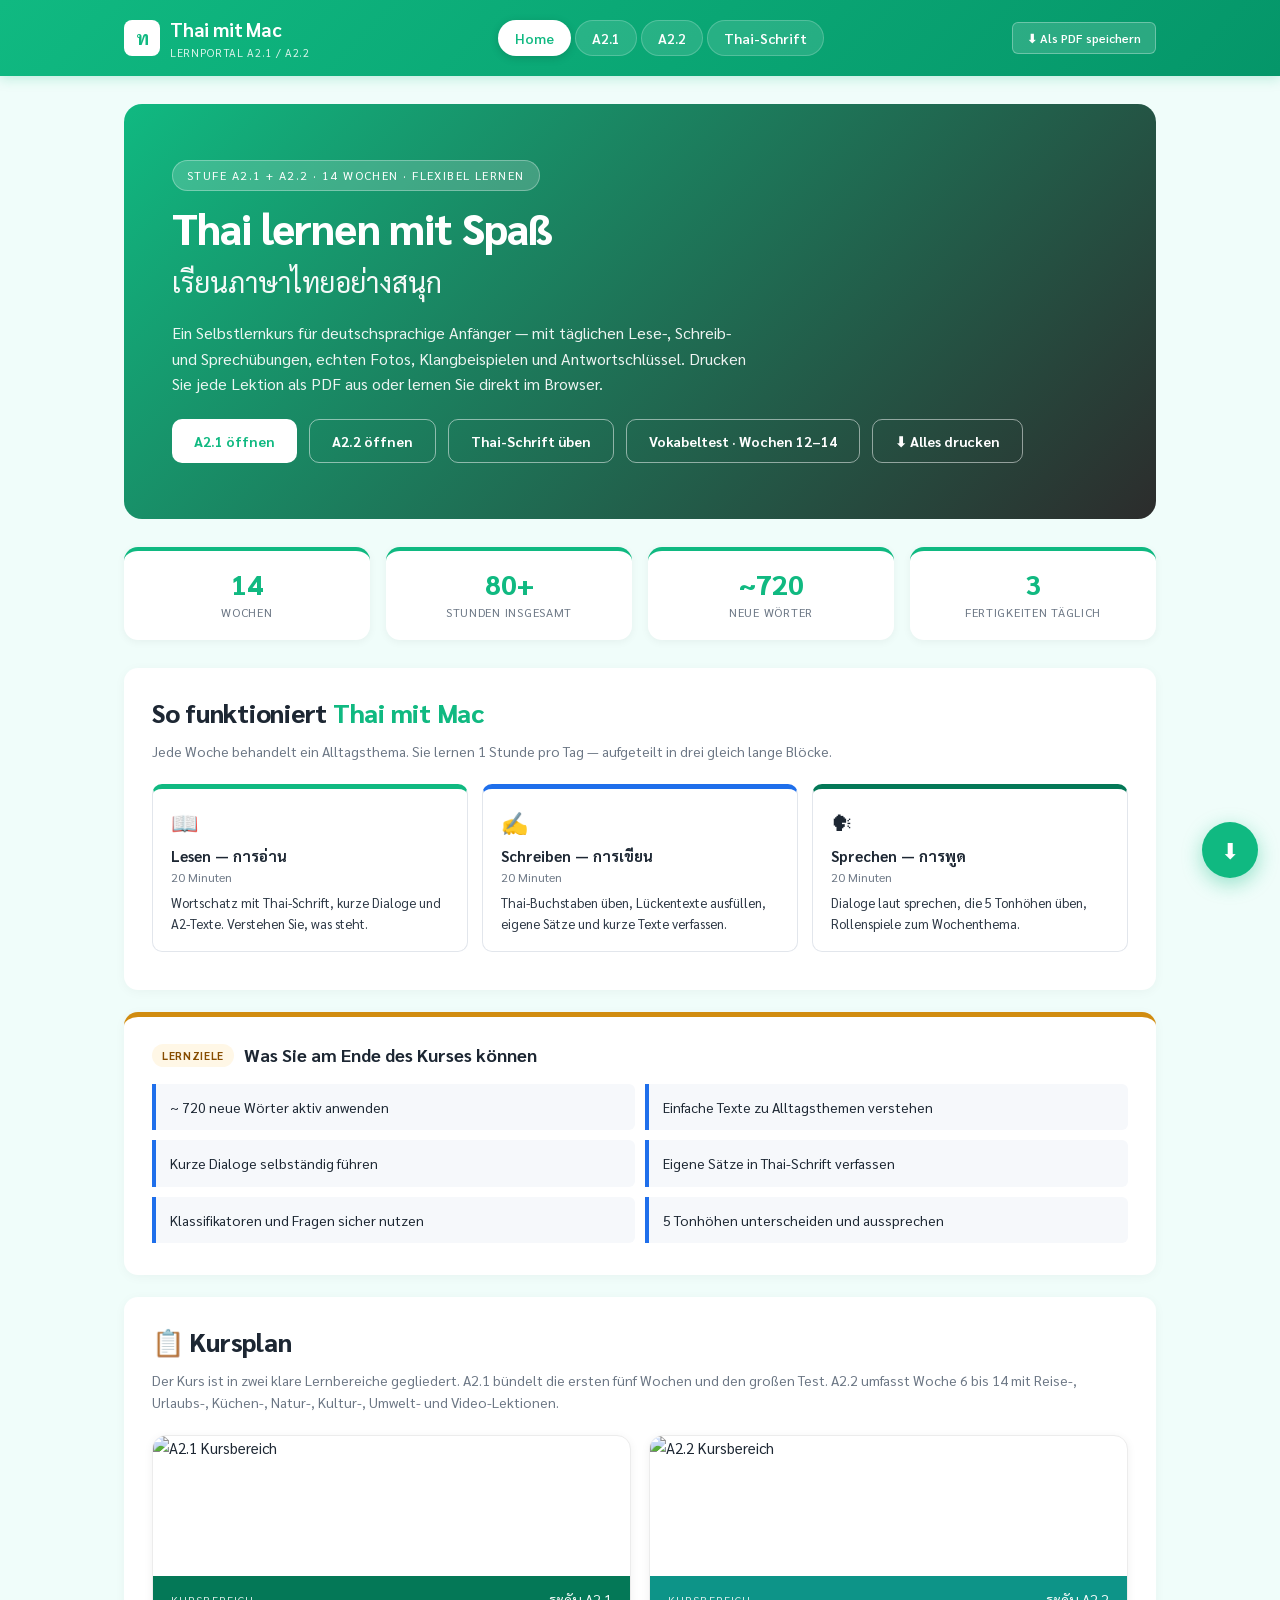
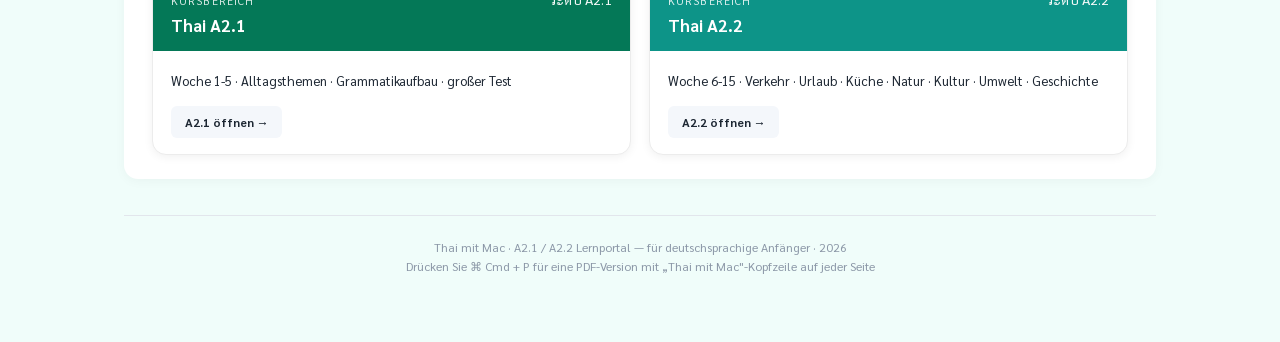
==== commit 57aec331: "Publish Week 15 history lesson and randomized Weeks 12-14 vocabulary review" ====
--- a/index.html
+++ b/index.html
@@ -6,7 +6,8 @@
 <meta name="viewport" content="width=device-width, initial-scale=1">
 <link rel="stylesheet" href="alphabet.css?v=20260929-2">
 <link rel="stylesheet" href="vocab-test.css?v=20261006-3">
-<link rel="stylesheet" href="week14-vocab.css?v=20261007-2">
+<link rel="stylesheet" href="week14-vocab.css?v=20261012-1">
+<link rel="stylesheet" href="week15.css?v=20261012-1">
 <!-- Sarabun font: covers both Thai and Latin glyphs; loaded from Google Fonts -->
 <link rel="preconnect" href="https://fonts.googleapis.com">
 <link rel="preconnect" href="https://fonts.gstatic.com" crossorigin>
@@ -1331,7 +1332,7 @@
         <button class="btn primary" onclick="showTab('a21')">A2.1 öffnen</button>
         <button class="btn ghost" onclick="showTab('a22')">A2.2 öffnen</button>
         <button class="btn ghost" onclick="showTab('alphabet')">Thai-Schrift üben</button>
-        <button class="btn ghost" onclick="showTab('vokabeltest')">Vokabeltest · Woche 10–13</button>
+        <button class="btn ghost" onclick="showTab('vokabeltest')">Vokabeltest · Wochen 12–14</button>
         <button class="btn ghost" onclick="printAll()">⬇ Alles drucken</button>
       </div>
     </div>
@@ -1403,7 +1404,7 @@
           <div class="th thai">ระดับ A2.2</div>
         </div>
         <div class="body">
-          <p>Woche 6-14 · Verkehr · Urlaub · Küche · Natur · Kultur · Umwelt · Video</p>
+          <p>Woche 6-15 · Verkehr · Urlaub · Küche · Natur · Kultur · Umwelt · Geschichte</p>
           <button class="open-link">A2.2 öffnen →</button>
         </div>
       </div>
@@ -1561,7 +1562,7 @@
       <span class="badge" style="background: rgba(13, 148, 136, 0.88); border-color: transparent;">Thai A2.2</span>
       <h1>A2.2 Lernbereich</h1>
       <div class="thai-title thai">ระดับ A2.2</div>
-      <p class="lead">Der A2.2-Bereich erweitert die Alltagssprache für Reisen und das Leben in Thailand. Woche 11 bis 14 trainieren authentisches Hörverstehen mit Food-, Natur-, Reise- und Umweltvideos. Woche 14 behandelt Bangkok und Hochwasser.</p>
+      <p class="lead">Der A2.2-Bereich erweitert die Alltagssprache für Reisen und das Leben in Thailand. Woche 11 bis 15 trainieren authentisches Hörverstehen mit Food-, Natur-, Reise-, Umwelt- und Geschichtsvideos. Woche 15 behandelt Thailand im Zweiten Weltkrieg.</p>
       <div class="cta-row">
         <button class="btn primary" onclick="showTab('woche6')">Woche 6 öffnen</button>
         <button class="btn ghost" onclick="showTab('woche7')">Woche 7 öffnen</button>
@@ -1572,7 +1573,8 @@
         <button class="btn ghost" onclick="showTab('woche12')">Woche 12 öffnen</button>
         <button class="btn ghost" onclick="showTab('woche13')">Woche 13 öffnen</button>
         <button class="btn ghost" onclick="showTab('woche14')">Woche 14 öffnen</button>
-        <button class="btn ghost" onclick="showTab('vokabeltest')">Vokabeltest · Woche 10–13</button>
+        <button class="btn ghost" onclick="showTab('woche15')">Woche 15 öffnen</button>
+        <button class="btn ghost" onclick="showTab('vokabeltest')">Vokabeltest · Wochen 12–14</button>
         <button class="btn ghost" onclick="printAll()">⬇ Alles drucken</button>
       </div>
     </div>
@@ -1580,7 +1582,7 @@
 
   <div class="info-grid">
     <div class="info-card red"><div class="k">Niveau</div><div class="v">Thai A2.2</div></div>
-    <div class="info-card"><div class="k">Umfang</div><div class="v">Woche 6-14 · Präsenz + Video</div></div>
+    <div class="info-card"><div class="k">Umfang</div><div class="v">Woche 6-15 · Präsenz + Video</div></div>
     <div class="info-card blue"><div class="k">Fokus</div><div class="v">Reisen, Alltag, Natur, Kultur und Hörverstehen</div></div>
   </div>
 
@@ -1695,6 +1697,11 @@
         <img class="photo" src="https://img.youtube.com/vi/1G5dEP_wNH4/hqdefault.jpg" alt="Video über Bangkok und Hochwasser">
         <div class="head"><div><div class="n">Woche 14</div><div class="t">Bangkok und Hochwasser</div></div><div class="th thai">กรุงเทพฯ กับน้ำท่วม</div></div>
         <div class="body"><p><span class="lab">Video:</span> 12½ Minuten · zwei kurze Lern-Sessions</p><p><span class="lab">Sprache:</span> Ursachen, Veränderungen, Zweck und Möglichkeiten</p><p><span class="lab">Praxis:</span> Hörfragen, Wortfilter, Zusammenfassung und Diskussion</p><button class="open-link">Woche 14 öffnen →</button></div>
+      </div>
+      <div class="week-card blue" onclick="showTab('woche15')">
+        <img class="photo" src="assets/week15-vocab/word-37.webp" alt="Geschichte Thailands lernen">
+        <div class="head"><div><div class="n">Woche 15</div><div class="t">Thailand im Zweiten Weltkrieg</div></div><div class="th thai">ไทยในสงครามโลกครั้งที่สอง</div></div>
+        <div class="body"><p><span class="lab">Video:</span> zwei Abschnitte unter 15 Minuten</p><p><span class="lab">Sprache:</span> Geschichte, Entscheidungen, Alltag und Frieden</p><p><span class="lab">Praxis:</span> Bildwortschatz, Hörfragen, Lesetexte und Zusammenfassung</p><button class="open-link">Woche 15 öffnen →</button></div>
       </div>
     </div>
   </div>
@@ -6565,6 +6572,8 @@
 <p class="source-note">Grundlage: <a href="https://www.youtube.com/watch?v=1G5dEP_wNH4" target="_blank" rel="noopener">das von Ihnen gewählte YouTube-Video</a> und das bereitgestellte Transkript (00:02–12:30). Zeitmarken beziehen sich auf das Transkript; die Sprachbeispiele und Dialoge sind didaktische Bearbeitungen.</p>
 </section>
 
+<section id="woche15" class="page"><noscript><h1>Woche 15 · Thailand im Zweiten Weltkrieg</h1><p>Bitte aktivieren Sie JavaScript für die interaktive Lektion.</p><a href="https://www.youtube.com/watch?v=fLCZOrl74Vg">Video ansehen</a></noscript></section>
+
 <section id="alphabet" class="page script-room">
   <header class="script-heading">
     <span class="script-eyebrow">Speziallektion · พื้นฐานภาษาไทย</span>
@@ -6640,7 +6649,7 @@
 </section>
 
 <section id="vokabeltest" class="page vtest" aria-labelledby="vtest-title">
-  <header class="vtest-heading"><h1 id="vtest-title">Vokabeltest</h1><p>Woche 10–13 · 20 Wörter · Deutsch → Thai</p></header>
+  <header class="vtest-heading"><h1 id="vtest-title">Vokabeltest</h1><p id="vtest-set-description">Wochen 12–14 · 20 Zufallswörter · Deutsch → Thai</p><label class="vtest-set-label" for="vtest-set">Wortauswahl</label><select id="vtest-set"><option value="recent">Wochen 12–14 · 20 Zufallswörter</option><option value="classic">Wochen 10–13 · ursprüngliches Set</option></select></header>
   <div class="vtest-stage" id="vtest-run">
     <div class="vtest-meta"><strong id="vtest-count"></strong><span id="vtest-week"></span></div>
     <progress id="vtest-progress" max="20" value="0" aria-label="Abgeschlossene Karten"></progress>
@@ -6664,6 +6673,7 @@
 
 <button class="floating-print" onclick="window.print()" title="Als PDF speichern">⬇</button>
 
+<script src="week15.js?v=20261012-1"></script>
 <script>
 function enhanceVocabularyTypes() {
   const noun = ['noun', 'Nomen'];
@@ -7111,7 +7121,7 @@
 }
 
 function w6HideKeyboard() {
-  ['w6Keyboard', 'w7Keyboard', 'w8Keyboard', 'w9Keyboard', 'w10Keyboard', 'w11Keyboard', 'w12Keyboard', 'w13Keyboard', 'w14Keyboard'].forEach(id => {
+  ['w6Keyboard', 'w7Keyboard', 'w8Keyboard', 'w9Keyboard', 'w10Keyboard', 'w11Keyboard', 'w12Keyboard', 'w13Keyboard', 'w14Keyboard', 'w15Keyboard'].forEach(id => {
     const keyboard = document.getElementById(id);
     if (keyboard) keyboard.classList.add('hidden');
   });
@@ -7180,7 +7190,7 @@
   if (sec) sec.classList.add('active');
   let navName = name;
   if (['woche1', 'woche2', 'woche3', 'woche4', 'woche5'].includes(name)) navName = 'a21';
-  if (['woche6', 'woche7', 'woche8', 'woche9', 'woche10', 'woche11', 'woche12', 'woche13', 'woche14'].includes(name)) navName = 'a22';
+  if (['woche6', 'woche7', 'woche8', 'woche9', 'woche10', 'woche11', 'woche12', 'woche13', 'woche14', 'woche15'].includes(name)) navName = 'a22';
   const btn = document.querySelector('nav.tabs button[data-tab="' + navName + '"]');
   if (btn) btn.classList.add('active');
   window.scrollTo({ top: 0, behavior: 'smooth' });
@@ -7207,8 +7217,9 @@
 </script>
 
 <script src="alphabet.js?v=20260929-2"></script>
-<script src="vocab-test.js?v=20261006-2"></script>
-<script src="week14-vocab.js?v=20261007-2"></script>
+<script src="week14-vocab.js?v=20261012-1"></script>
+<script src="review-vocab.js?v=20261012-1"></script>
+<script src="vocab-test.js?v=20261012-1"></script>
 
 </body>
 </html>
--- a/week14-vocab.css
+++ b/week14-vocab.css
@@ -1,4 +1,4 @@
-#woche14 .w14-word-trigger {
+:is(#woche14, #woche15) .w14-word-trigger {
   appearance: none;
   display: inline;
   border: 0;
@@ -12,9 +12,9 @@
   text-align: left;
   cursor: pointer;
 }
-#woche14 .w14-word-trigger:hover { color: #047857; border-bottom-style: solid; }
-#woche14 .w14-word-trigger:focus-visible { outline: 2px solid #0f766e; outline-offset: 4px; }
-#woche14 .w14-word-selected > td { background: #dcfce7; }
+:is(#woche14, #woche15) .w14-word-trigger:hover { color: #047857; border-bottom-style: solid; }
+:is(#woche14, #woche15) .w14-word-trigger:focus-visible { outline: 2px solid #0f766e; outline-offset: 4px; }
+:is(#woche14, #woche15) .w14-word-selected > td { background: #dcfce7; }
 dialog.w14-word-card {
   box-sizing: border-box;
   position: fixed;
@@ -77,7 +77,7 @@
 .w14-word-card .w14-icon:hover:not(:disabled) { background: #d1fae5; }
 .w14-word-card .w14-icon:focus-visible { outline: 2px solid #0f766e; outline-offset: 2px; }
 .w14-word-card .w14-icon:disabled { opacity: 1; background: #f4f5f4; color: #84948c; border-color: #dce4df; cursor: default; }
-#w14-word-counter { font-size: 15px; font-variant-numeric: tabular-nums; }
+:is(#w14-word-counter, #w15-word-counter) { font-size: 15px; font-variant-numeric: tabular-nums; }
 @media (max-width: 600px) {
   dialog.w14-word-card {
     left: 0;
@@ -95,5 +95,5 @@
 }
 @media print {
   dialog.w14-word-card { display: none !important; }
-  #woche14 .w14-word-trigger { border: 0; color: inherit; padding: 0; }
+  :is(#woche14, #woche15) .w14-word-trigger { border: 0; color: inherit; padding: 0; }
 }
--- a/week15.css
+++ b/week15.css
@@ -0,0 +1,20 @@
+#woche15 { letter-spacing: 0; }
+#woche15 .hero-block { min-height: 300px; }
+#woche15 .w15-group-title { color: #047857; margin-top: 18px; font-size: 18px; }
+#woche15 table.vocab .col-thai { width: 23%; }
+#woche15 table.vocab .col-trans { width: 24%; }
+#woche15 table.vocab .col-de { width: 35%; }
+#woche15 table.vocab .col-type { width: 18%; }
+#woche15 .grammar { margin-bottom: 18px; }
+#woche15 .grammar h4 { margin: 0 0 12px; font-size: 18px; }
+#woche15 .grammar p { line-height: 1.8; }
+#woche15 #w15-role-quiz mark { background: #fef08a; color: #3f3f12; padding: 2px 4px; border-radius: 2px; }
+#woche15 .source-note { overflow-wrap: anywhere; }
+.vtest-set-label { display: block; margin: 18px 0 6px; font-size: 14px; font-weight: 600; }
+#vtest-set { max-width: 100%; min-height: 44px; border: 1px solid #96bbb0; border-radius: 4px; padding: 8px 36px 8px 12px; background: #fff; color: #20312e; font: inherit; font-size: 14px; letter-spacing: 0; }
+#vtest-set:focus-visible { outline: 2px solid #0f766e; outline-offset: 2px; }
+@media (max-width: 600px) {
+  #woche15 .hero-block h1 { font-size: 28px; overflow-wrap: anywhere; }
+  #woche15 .grammar h4 { font-size: 16px; }
+  #woche15 .video-session-head h3 { overflow-wrap: anywhere; }
+}
